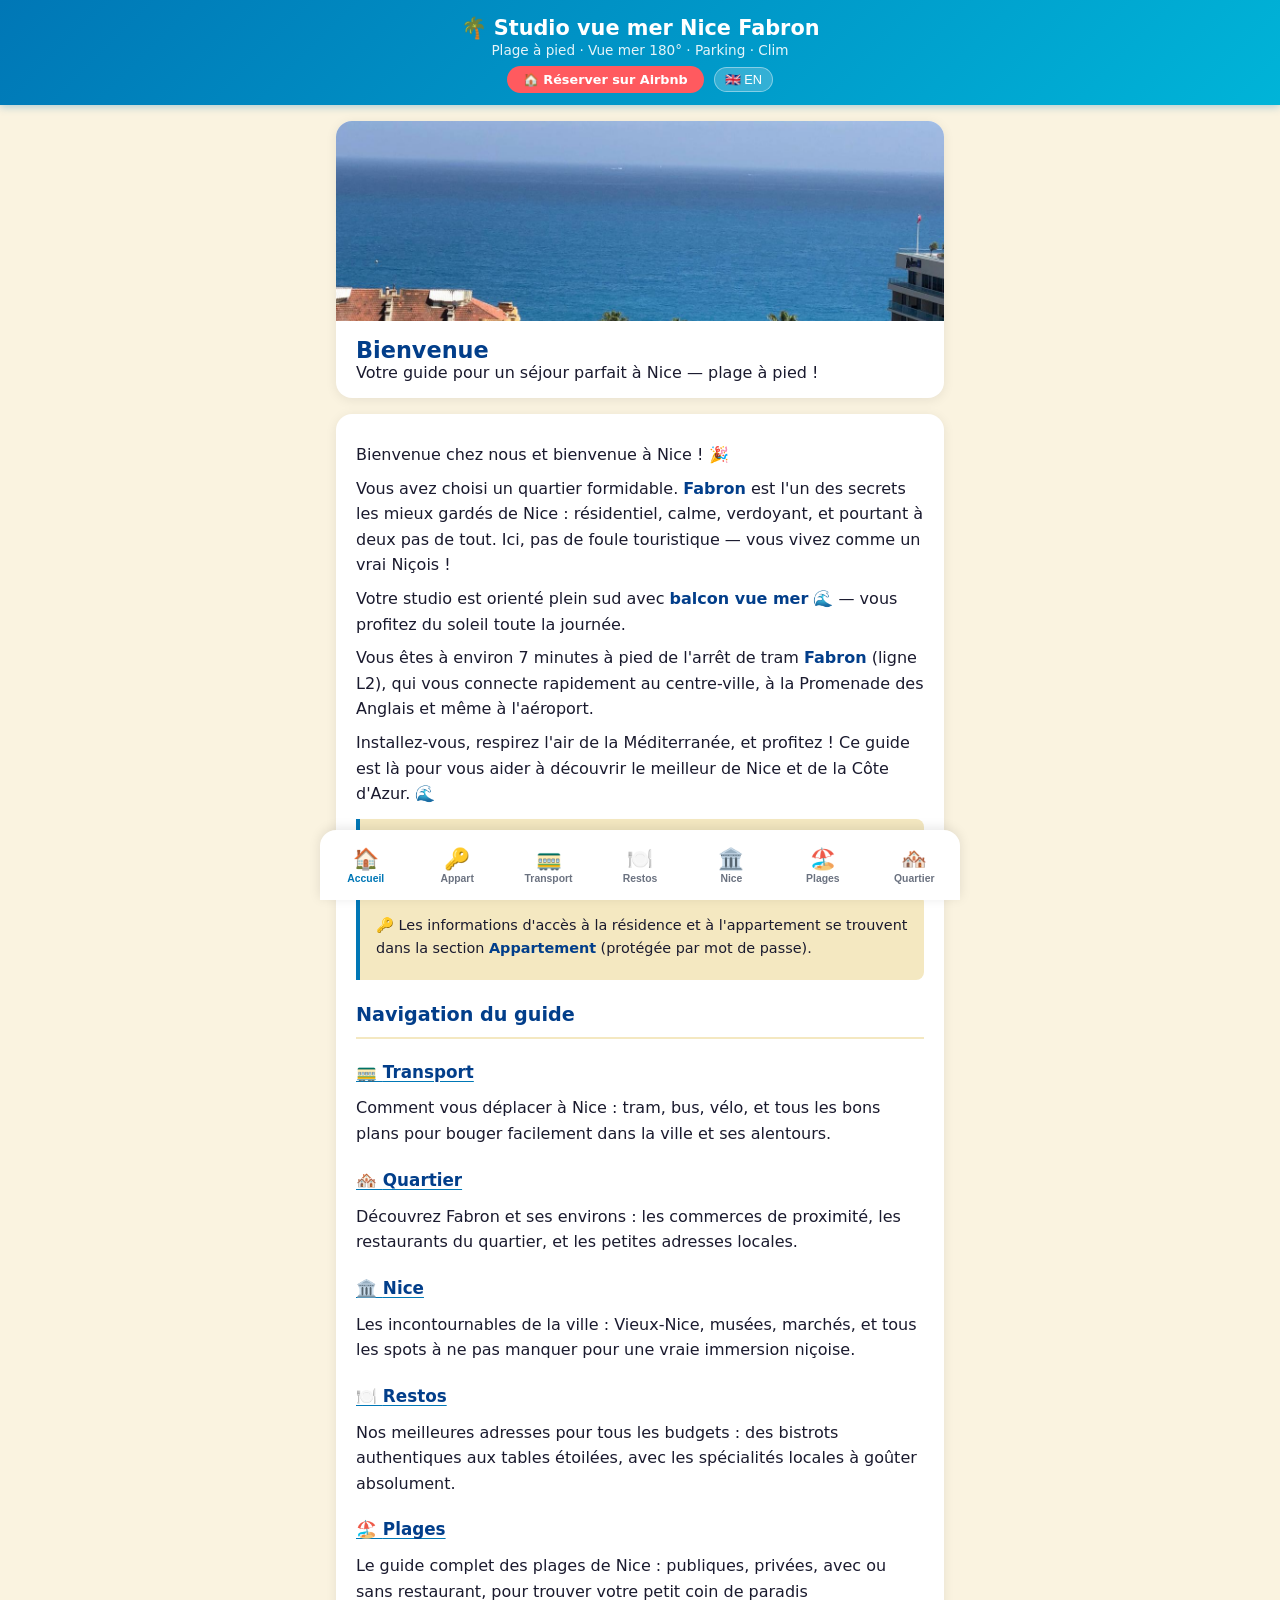
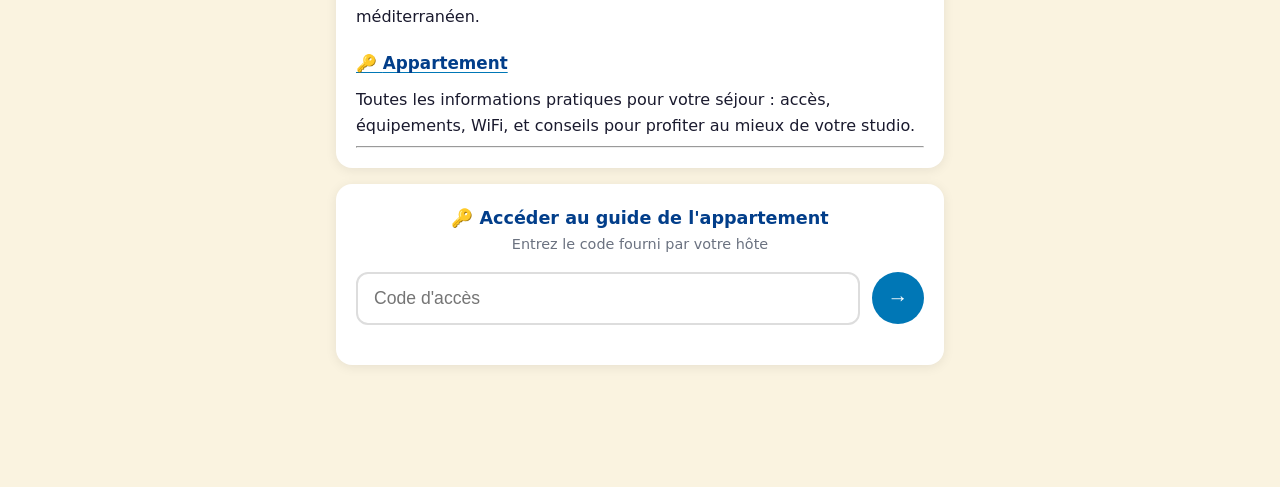
==== index.html @ 0ad96385 "Wire home nav headings clickable → jump to tabs, SW v8" ====
<!DOCTYPE html>
<html lang="fr">
<head>
  <meta charset="UTF-8">
  <meta name="viewport" content="width=device-width, initial-scale=1.0, viewport-fit=cover">
  <meta name="theme-color" content="#0077b6">
  <meta name="apple-mobile-web-app-capable" content="yes">
  <meta name="apple-mobile-web-app-status-bar-style" content="black-translucent">
  <title>Studio vue mer 180° à Nice Fabron — Plage à pied, parking, clim</title>
  <meta name="description" content="Studio tout équipé avec vue mer panoramique 180° à Nice Fabron. Plage à pied, tram L2, parking gratuit, climatisation. Quartier calme, Côte d'Azur.">
  <meta name="keywords" content="location vacances Nice, studio vue mer, Fabron, plage à pied, Côte d'Azur, vacation rental Nice, sea view apartment">
  <link rel="canonical" href="https://rjullien.github.io/fabron-site/">
  <!-- Open Graph (Facebook, WhatsApp, Telegram) -->
  <meta property="og:title" content="Studio vue mer 180° à Nice Fabron — Plage à pied">
  <meta property="og:description" content="Studio tout équipé avec vue mer panoramique. Plage à pied, tram, parking gratuit, clim. Quartier calme de Fabron, Nice Côte d'Azur.">
  <meta property="og:type" content="website">
  <meta property="og:url" content="https://rjullien.github.io/fabron-site/">
  <meta property="og:locale" content="fr_FR">
  <meta property="og:locale:alternate" content="en_US">
  <!-- Twitter Card -->
  <meta name="twitter:card" content="summary_large_image">
  <meta name="twitter:title" content="Studio vue mer 180° à Nice Fabron — Plage à pied">
  <meta name="twitter:description" content="Studio tout équipé, vue mer panoramique, plage à pied. Fabron, Nice Côte d'Azur.">
  <meta name="twitter:image" content="https://rjullien.github.io/fabron-site/images/vue-mer-balcon.jpg">
  <meta property="og:image" content="https://rjullien.github.io/fabron-site/images/vue-mer-balcon.jpg">
  <!-- Schema.org JSON-LD -->
  <script type="application/ld+json">
  {
    "@context": "https://schema.org",
    "@type": "LodgingBusiness",
    "name": "Studio vue mer 180° Fabron Nice",
    "description": "Studio tout équipé avec vue mer panoramique 180° à Nice Fabron. Plage à pied, tram L2, parking gratuit, climatisation.",
    "url": "https://rjullien.github.io/fabron-site/",
    "sameAs": "https://airbnb.com/h/fabron",
    "address": {
      "@type": "PostalAddress",
      "addressLocality": "Nice",
      "addressRegion": "Provence-Alpes-Côte d'Azur",
      "addressCountry": "FR"
    },
    "geo": {
      "@type": "GeoCoordinates",
      "latitude": 43.6867,
      "longitude": 7.2228
    },
    "amenityFeature": [
      { "@type": "LocationFeatureSpecification", "name": "Vue mer panoramique 180°", "value": true },
      { "@type": "LocationFeatureSpecification", "name": "Plage à pied", "value": true },
      { "@type": "LocationFeatureSpecification", "name": "Parking gratuit", "value": true },
      { "@type": "LocationFeatureSpecification", "name": "Climatisation", "value": true },
      { "@type": "LocationFeatureSpecification", "name": "Balcon vue mer", "value": true },
      { "@type": "LocationFeatureSpecification", "name": "Tramway L2 à proximité", "value": true }
    ],
    "potentialAction": {
      "@type": "ReserveAction",
      "target": "https://airbnb.com/h/fabron"
    }
  }
  </script>
  <link rel="manifest" href="manifest.json">
  <link rel="stylesheet" href="styles.css">
</head>
<body>
  <!-- Header -->
  <header class="app-header">
    <h1>🌴 Studio vue mer Nice Fabron</h1>
    <p class="subtitle">Plage à pied · Vue mer 180° · Parking · Clim</p>
    <div class="header-actions">
      <a href="https://airbnb.com/h/fabron" target="_blank" rel="noopener" class="airbnb-btn">🏠 Réserver sur Airbnb</a>
      <button id="lang-toggle" class="lang-btn" onclick="toggleLang()">🇬🇧 EN</button>
    </div>
  </header>

  <!-- Pages -->
  <main id="content">
    <!-- Home -->
    <section id="page-home" class="page active">
      <div class="hero-card">
        <img src="images/vue-mer-balcon.jpg" alt="Vue mer 180° depuis le balcon" class="hero-image" loading="lazy">
        <div class="hero-info">
          <h2 data-fr="Bienvenue" data-en="Welcome" data-es="Bienvenido">Bienvenue</h2>
          <p class="subtitle" data-fr="Votre guide pour un séjour parfait à Nice — plage à pied !" data-en="Your guide for a perfect stay in Nice — beach within walking distance!" data-es="Su guía para una estancia perfecta en Niza — ¡playa a pie!">Votre guide pour un séjour parfait à Nice — plage à pied !</p>
        </div>
      </div>
      <div id="welcome-content" class="content-area"></div>
      <!-- PIN unlock -->
      <div id="pin-section" class="pin-card">
        <h3 data-fr="🔑 Accéder au guide de l'appartement" data-en="🔑 Access apartment guide" data-es="🔑 Acceder a la guía del apartamento">🔑 Accéder au guide de l'appartement</h3>
        <p data-fr="Entrez le code fourni par votre hôte" data-en="Enter the code provided by your host" data-es="Introduzca el código proporcionado por su anfitrión">Entrez le code fourni par votre hôte</p>
        <div class="pin-input">
          <input type="password" id="pin-field" class="pin-text" placeholder="Code d'accès" onkeydown="if(event.key==='Enter')pinSubmit()">
          <button class="pin-submit-btn" onclick="pinSubmit()">→</button>
        </div>
        <p id="pin-error" class="pin-error hidden" data-fr="Code incorrect" data-en="Incorrect code" data-es="Código incorrecto">Code incorrect</p>
        <div id="pin-success" class="hidden">
          <p class="pin-ok">✅</p>
        </div>
      </div>
    </section>

    <!-- Apartment (locked) -->
    <section id="page-apartment" class="page">
      <div id="apartment-locked" class="locked-msg">
        <div class="lock-icon">🔒</div>
        <p data-fr="Entrez le code sur la page d'accueil pour débloquer" data-en="Enter the code on the home page to unlock" data-es="Introduzca el código en la página de inicio para desbloquear">Entrez le code sur la page d'accueil pour débloquer</p>
      </div>
      <div id="apartment-content" class="content-area hidden"></div>
    </section>

    <!-- Transports -->
    <section id="page-transports" class="page">
      <div id="transports-content" class="content-area"></div>
    </section>

    <!-- Restaurants -->
    <section id="page-restaurants" class="page">
      <div id="restaurants-content" class="content-area"></div>
    </section>

    <!-- Nice -->
    <section id="page-nice" class="page">
      <div id="nice-content" class="content-area"></div>
    </section>

    <!-- Plages -->
    <section id="page-plages" class="page">
      <div id="plages-content" class="content-area"></div>
    </section>

    <!-- Quartier -->
    <section id="page-quartier" class="page">
      <div id="quartier-content" class="content-area"></div>
    </section>
  </main>

  <!-- Tab bar -->
  <nav class="tab-bar">
    <button class="tab active" onclick="showPage('home')" data-page="home" aria-label="Accueil">
      <span class="tab-icon">🏠</span>
      <span class="tab-label" data-fr="Accueil" data-en="Home" data-es="Inicio">Accueil</span>
    </button>
    <button class="tab" onclick="showPage('apartment')" data-page="apartment" aria-label="Appartement">
      <span class="tab-icon">🔑</span>
      <span class="tab-label" data-fr="Appart" data-en="Apt" data-es="Appart">Appart</span>
    </button>
    <button class="tab" onclick="showPage('transports')" data-page="transports" aria-label="Transports">
      <span class="tab-icon">🚃</span>
      <span class="tab-label" data-fr="Transport" data-en="Transport">Transport</span>
    </button>
    <button class="tab" onclick="showPage('restaurants')" data-page="restaurants" aria-label="Restaurants">
      <span class="tab-icon">🍽️</span>
      <span class="tab-label" data-fr="Restos" data-en="Dining" data-es="Restos">Restos</span>
    </button>
    <button class="tab" onclick="showPage('nice')" data-page="nice" aria-label="Nice">
      <span class="tab-icon">🏛️</span>
      <span class="tab-label">Nice</span>
    </button>
    <button class="tab" onclick="showPage('plages')" data-page="plages" aria-label="Plages">
      <span class="tab-icon">🏖️</span>
      <span class="tab-label" data-fr="Plages" data-en="Beaches" data-es="Playas">Plages</span>
    </button>
    <button class="tab" onclick="showPage('quartier')" data-page="quartier" aria-label="Quartier">
      <span class="tab-icon">🏘️</span>
      <span class="tab-label" data-fr="Quartier" data-en="Area" data-es="Barrio">Quartier</span>
    </button>
  </nav>

  <script>
    const ENCRYPTED_PRIVATE = "oz/DSO9zA4tbW6Oog8DWDDHamEGpZVMuyXi+3PkcWPenfBmH35saG1m9/4ifeh66j5D8rBqVdHmFhr/n0XJ6mufr4ZcabBRhBUel7QWA3wFnYlNf58lzlbxzAlfxwOcryngzii+JYMW+5HHuv2RKXPXOgHQEKyX2byGJ5V428HkPEwu1Nwm/g0/518xxFTkArSIpPVHMkap/uFhnUV5A9urtKwiTwtvYTTaxtrdEZW0da/PQzG5ysgNFneSTq4Z6eRdzzHYBN9NgaVm+PKzC+dElQQ+UcVma2OOYtSAepwoDsdO18rDM3G/1SAYrjSwT/pK/BJ+nDFHaCwHDUn7BQMC2M6bXR/u1M9zc7mWQqK/5r73Ym8xS7yMgF1Tz//fmkxbz0mK2BFN9X2wibfwdJMHVmDBVe/lof/ozGeW1POeYgtVpghy8yXbzGfgleAjeMWIYiS714CM2iI/P+k8HdbCmQ1WGK6M751N4eV3ujkmilAAKhbSyYyIquGQBxN4At9oV6Q3ZsL/aimoUqYpZtoUdFXT2mwbk8Mf2ndajsF2+qxa5BkLT1ZvuSEqWAhsKjHbxsA+G9z51ucNdRehDS4sLRiR8GoqLxvsUv8nnwRjLAxyNzwfekRFmP2TYV3Jya8qZwgg21yTFSSo9IeYVqF9qtbhmTLdk20nHgT7Edj7c4mUKqVPeZTzwlVhDZyfDiY0lzx1/[base64]/OM8leP20NajAxal6S6OYnhYhbTxu4E84rBH0oLYlXOwYfdfZ81TQitOMxvSxM5mmOOOYCjk98ZGYNtpQcVosm/g/jVbI2ew88oeFo1Ff1xNJUweL73IrMTejMUHIo0+DfD1OIwAItrT5agnVOIOhmljxXawwuXEJ96Z87Np9cF52llSENxMY5OWWfqoCvmI14jTE2ELBK+kq1bVojpjJ3SHaPOvPXoCWVyuVozRixZ9hiOxTf+EL85r088kmvjzaSah+T1sEX5h/ROO8HsA4Yec9nnSlR++ly9nZu8iKTVC9nDk38g80jrG5SSLTXS7rz71Ooo/wrRYqwXv0/uDoXS3FW1Fbf3ZvmY8w52IHmZ3MhoH1wYlGvOmUbe6Z1rG1xJfhUkPLmYZ++B8275nT0E9fBHTSNJCxXMZQJDAyX/POPR//aRRkThcpN5HdQXSCwF/aCGxB1kgFk3DEPnaTGwOBpIOgYxiZpYy+elhJOYdlMrQqzgIQP8L7JMcDvMPeg79fw53CocShK7FJchJ/tLpOEm/axf8vXP9Yc429iAlgg2khAWIFGGiuusinsqpC8WztypVFS876LdrOxdF/RBEr1IuTKXcbflAn9Kbj/fqHnUb2yz0HGTOXs/O3mm/HioRzP9O//pebFnwYHJcMuekNFlhY+Sg3a2HfaKQPnxvn1B4hQwyZbPDQJZ7lQxyIWpfwPgg1KjMDD3PjfS4xG3sXa45irAiZdeJbFhrMGSZshI/ZblrMMKqEr0HOBg0mnZQg7MvVgY//eH6TQa4q+HgyLPWQn+gM4kNTdp7gkQP4fQxxjrPukUm+dArSIqI03OHHaW4Z+eSHNk9T3wUKtr+VVVfAOFR4prf7pfaKkGJ2oW6yKMGgY5vhltN/IwuYyVQLMQtHmiOHYfNy4Oq9Z1mDs313gBHYXTXLhRI6IU5CaObrcLlPK5nVuEiAuEGsnVs4J1b5Sw8h1AzagcTpFNbueD/kvdSdop0wMTRk+2Pnd0Fedy5s2EyFKFW8Z+Ho3osQVPzAejzDdn4QIvieZs+jSUw1wKwmta1Z9om3ejEVDKJeibvJOQ7/S38bAtvtatvrF/IEMMWZZLMjPzReuzuIkC9l01C2LGQUKMDgk1BTwLQbNCFU9QWwu35iPFoCRvFV9tncNLani6WxZn6JMLSv4Y6o54ge573aqOvaQdl+zUnhcm/nrYvPgh0ovMuCmhF8sjbLhZEGVhd3GTM+aihFUbTmpbMPc68B7btwhMy8jGZOk374pZ1/0dF1UbJyz3+3Fa8Lp0d8AsFdVXxqPG+wR1R+5Oi0BHV+xV7qjbao0iIJsP+tc2M8O0HU8KJOd88x0/2A3TEnrG8UUl/r0o3Q7jCU106ku4TOqd9PN9KHHfl2xzj+BmHiEqIo5Qd7/ipL3VyIXB6CaxFXBDpQl3VHk9eRdm/yojp9jw5ujyg6tLOngMQC6atE6Rzv3nE7Y8H32UgDVLet3/XcK5tX6Hoh38FqqodZwCB2ZXj6NX7kNN/xujXVM0f841BoS1owYS1XjKdn7a8pXbYQzs4dwrRzfSPAJLeebIyRFiajRCZYWbrYOU7Qy2xOxqB61bQa+L3WdrXNWWiQRaDtk5Z0vRrf5zVB6eOMdVuGyAJRafvafv8D0roAo2W5sY1lf+9Mj4oaZ8idTRAJAZKilfx/PmBgWf2co5N6M1nnZJFdJdj9NsvNbziJvVUrWE9BsIdHurbok28okap1v4NOOgcanPK3zUlzvJP+acjaOlv/QfY4bhItkBczX7oe7flvphKD1F7OsakVnotf63qN/sfwjZDIAibRmdaP5Ri1UmbsOXLijMs7AXd03B/1D7TOIMU3PVjqFplPOFLgCqnDkHaaQG0IGGKhgeCVKCn2RUoWekKInqbwfMLKn3Gz0/[base64]/sBbglUiHdfcRrmaCRxSr6m6za/aqhiuwnU6hGpxulSrLMQB8QXSFUyOt5K9AooKf8OS2DxEDhynDESqJtLSvtPAYoQ0gW5K9Wo2diYtbkqCYOufo1gPKlkD/MhM8ZPOplik19NL0pf4/c/dArKvtqrDw/S1chwIgQnkP/rNuRfCAuWPYc1cXDlGfv1NHNckCF2eZddbgu7ASML/Jo5kg/[base64]/HyQJPCsBhWnLmKOI3/eMdvVPUeRiANqpnIxUtn34Z9LcFwsaGxnndk+0G6v2v07A3/FbRluvOq1SVIg0V9EPELu0j4aaMlyZcakEmndz66KbFG79uWUK4NxxWv/It7P6FhxfeOBvT1p4NywMlehdw0/nUFhf9a54n/r38wjuAsKoTR4IqDp4Oi0kSBAqWirOU6GVkenIGegce8/OUbKBeGZhBdJ4vjU+6rE6aCKjpJEnlI0ZF9PRHxTfY9ZILsTBPVMRushLaYXZyj/Y1svwW3r2SB90y+XHLfMUFUJX3eAvo/SQQ28ZI/7fS3x7phedCanWJfBIDkAS7xy7dtIHdXn5quUgL1vs/mFhjBE5o++wYrVtRQNrggQCuUKBksFfKT5HLVt79aaCFuS79oM6c3gSPuP9+JcxpEX3t0O7e4r+1hnNMTvFVIHLuYhA7UzVnJs6KKF5NaAFGVZqplaj3C2V0RCsSoxTM/qsrjchUFMCIVulAtyJrs2uSg3aP0ag1q1llXLLjPzj26d2E+KWwy0nlXNveihn6Bd20rbZPw5Tv6A1RraYk5E3i/[base64]/nv8rBNqxd+VrPc4fSvou6FxhIXk91a2AFBVfzd+GSdC1j4tCf30R9C/v+SWXyk2+nOcidW4gv8GXdhfGXzi+jAqSmLYyRE2KGCJgmXRkD49xpHANQWukcECxSVooAisByFkU9+tsJow6jArp7zOV+iU+wJh3cA/5Lh1GjYQzx/Tahis9gOkCgi1QC/7cDsPAzlZjBCRHzMtqKmi7rBaZW4wIvpYb02fGmdTgqXOn9LI1iG/3jmpL4ZWS8vX+3nPWlVDCt5bJr/4goKwkFJrPnv/kPXVZVVs4HPTbuLHvm9Femd7p6z5KMY0yDhUR/0giFiyBkDv9UcL3D12G50aZKpDmnYhJ/vUxxoK89VSzRNaGBLZr64/yKOw5EPz7JtfPuFeuc857azehAG27QyaOzyy5M0xQZsQ5W2cNEP3Qv8WSF0OWcIE4nng7fTWJg5YZPl5rG68A6gw5VfH5Kvt1P7SGR4mhlG/mqNnXQttdgFsP7QvYVkAAUwg4ehRWwgDh7TC1/6C4OsUM77jA9DQVkNA1JNYUg1wDKKUZOquWW5l3thaPH6Nm9ZaRJtBtZLSXZVAw62e+9IIOO/1tKibvDwJ/W6T3dqQRV+CoqMtD6rC+jtRAYjPpfZUb515suRhMJPyQwhQYd2AlThMZ7gX2S+E7VJBKMB4yv+HbVmozn8XEF61UHkVN6L5Q6EC3Z6Xr8WQIuvgNFk/RS83x+K093Llqi77m18P4NRGir2aITOEnTrVvVg4LDgR6DW5tght+RtvkeBopoOQh0dWv/1vaNKwuOCide29c6LhAEgwZS7EhVafiGArF2dAij/IEJdJSGifTlL1LwRejRTc50Tx6F1NdrhNz4YMC4pSmQBeU5bxnU6peElMQzKcckfzVxGCE6OoKF8fE8Vw9rb3QdkQU4tWCZH0lQ4hWYk7EtOcT+ThoG7KEfgHgxyw0xBFZchmGW2PF8ccz5lBk+tI3pcZi+h2crtsnK8xfKepPljc8f6CIhllR/7DTd1BOoREbZXDtxK0JjAdZa36nDUJiqgOcQvGOdn2SzCGcuVu664wDLlf0zYgMHlXXCC2/an8xa0MNGFqgI+jEmG9aaYrwQs40VPVT+mpfV8sgHPRFc96yOdVD/lejS7A23hG/JQ+x7GrKgcoADolgXPJzDyQamXGkp+V6D4RXCMtRoHqg5PYunA7I0w7Ak1AM+R02teWxYcot3wMxe0dzYj7646uikTiwCtfe8pPFi0KuNisxgWVJYfyxycJC03Z6l2yj0+VLd/RShRdpMALcy3lbYKUtwOYNHQnj7J4sSBpUyCaSYKN5wvxa0IKlx93s8tFxl905KQ1z3xEIM5O+AmmVdsd9j5AMrYdK0sjOY0VAFBiCgTR43RRKa/Y/D054TdeTgToPit3yk6FTs90IfaJWqzAGRTawL5zgoQJ+euhzWglRC+BftqkP95jcxyd3eeoG74AE5m+P8A7gvZK86g7lWZa7qDrMt51MzdjE5aZrH1cm6wgbsV4mFnIJJWk5/rJBW4dYFVlFiIEsUo5LXJgv1ltmVGOqAb9/v5HOOq1Cxk4mHSec2Y0JSF8HYw3mBGW6pzS/+6Yf3MJ5E4NtlczpaNtYtwjMMKH+X7Wl8uCfyRRvqEvqs10//6sY9buUxon+lMPL7T27EIJgB179OMdIHpQKsJsam2oovABpXwfoXy3s0bwLchYLi1Qg3ixkYfTc5sEnR8wugv5+fi9ZSuPPAfJQSyfxOFxQLUDxncLNdkIRa5Z/mUlRoppnmylcV6c3nS4HFYeVoKbQKXT+iW+bUFaEa2X1jO1LHzxuYvgCWFLY0Iis7KjDIJb+wLGxBL8ZDgq6zrOQ3hF4U1ZTxEkrwj01XXvkW6k07b24BYtfE17eJvgWdLppAkCh8KUo1/rbJvhqGJxp6PNd6VJkbOcvasl4DXVf7BR4bTf2CexlXaY9AmRo4YRamSnqg+pk0GxmMw5aUvwGutXZXbIApEDSD7yJWHxMb+1nXCHu92x/38BhT3WVSZA42Uh/7RUGzNZ7h40bAIoc6UVwolHgIcRQ10Xdlj/XhZEP6ak07D0G7AlX2fAWtMds9ZuVqQr3nj0xJ4bTG4OkUH9r/zAVKbJ/ILbYd6sCMgqnlsPWRTmOJFmYOcTa41UTnTlCirS3T2BxcM+K8WKT7JrP2aSwY7LxfoNqTPXvT2eoCnxpbehWQYqfwNxymaKhXUtOm1vVLXXViCs7zmkMldUDQnmhESQWj96/GiO7LcHrZqQ4xH1CsuivoPUnmdK7OpVxFiqQft3le1wbopjAz31duiRPFgRa3crZClYx0yjMXaXtyfBw5M4K3i23Be+dfsSARHcAzb+I/41zQqvG+HHveuTOsYpga35M6Cjjp7ox+Cj+fKlO0EASYdPBiekJpdUo70sb+ugZasx6ndaVcboGIL/mR1KDB6TpTF/jdwXTngZG/P4pJGJGvM9rUpPA2/+4w6W8/9dlyboy5TByTAmMFR7YwGVDkn1T5wih6kGRzgCl4QjokpvVQ46K0DEs7fcnxa7TCE8ejTuJVf0yd0uBIhXGFmYhD1RepT90wxkdAzTof8MJR56u7r+YU+ulLopIMGoN7dNbOr7+yCDsgqyFLa/G/994u/81Hvbs34A6vSCVa8PozCMSSjz94ToTiRQMj2DIy+TACY93Mh08xVOCxSR5s9Pw5oBZhzKFeKmFQVpk3KI44CknFXGgE4Qw79N9Vk65OgB4sEO/7LvnU+TdY/95UdmW3r5z2DAd3KdKorDBfjLaH2DzT20fnyeKe+xjbjpYUfKddqsyNELPnoWdX5bXDVKSzs8Jk7rscAHWadPNuMRPszmTOm1RcqWW2dgP2xdumNrrbsG7hAiZFOmac1subN6fynw9RGdWV2+1Vgzw9AIvwFPcHpYeNJn64eVSGhsd/TdfXrP/[base64]/VVo6wB+CE+gowEgd6RXKzeK5Ne+Sh38HrcQeWNzAi1vtzNUFCk4aL+9I5kDJAVtcV28hW4SpwLZlXc2OHZ6GlipqhGCP7haiHarp10DwMBsvcy/94OpzGZ0RF+uFRFRlkslw/eEpUNOr8QOXxTcNna+4GELn0GjZJAgxwwBrI6XA1dHfkdJoIn1e3dU4b7XT3+QAPagLjeMfCtb44kvT9nk1DWI+GPmOEa/6YLnljioFx5wUOphHNDXaTFhoaTl/IQ+VmKvKpW4tgn9Ysgm5PEqJcIXbaC3vpi1yinIrQCUMyPMvqPvvtl3XPqoBZbEYhE2TK6VnczCszgi6qA31f2cRESd+yyEO6UNyVFNb4+xYUniwLfzITZ2+OQHIbjs9J1tKc2qfwcre+9kZJQwCNXiBjgbQga3L8rhBmBwY/3XKVlSCO6+XuKfNpnriRxrFYDP8GgvaOaf2O5T6Ck+9DQ44PC0/7mvmwaZWP41erL20gJTxQUtxxo4WclKW/gvT/+ccRIUuTyRDEkU/Bkz7cArZkQUgzxcN1IZGTwFOZ0VllT36hLCKrMATzobhweGR+lBqxVk1Zfr2W4GBm3Z3tewEgHPngkf4TGkIieQ0Zfuk4JiQcz/ki8/h5HrtXD4VN3lyhdYDRu+j8dmiSYyYZd6+0baRWVvhAl0OFBN8/iXislgmR/DKGD7Cj+4QwT09e/PNw63AtyUCAdUZ4s0E4qnQxuNZgvVvw7nUUzPzNsI4xSuT/Tkzwdx/9tfQfQ8Zz08SZYfjNosnAEASCssP//DaOZJ8ntBVlK0t+bBPpXdaXxHxJhN00Y9unSN7o4W9VNz3/Zv4ZMIINAFd6KHxFw3KH0Edp/a+EyCYl4mCtmw7UbNInF1iSPm3JinT6NAr4C+J1D0SqS50DB4jR8hpGJnUDd5WAb5g6vFzPDMd2FYtaq4HoAjE/UFmVlHIU3B5q5PRDLo5yVx5uVWmR8VZNT6TYmZq5nOEAKTwGVQP/dnbuhvQ0pNYWvLVOc/[base64]/zSWp4JwvwvqpYH0ntkOkZaxaARfAem34VtGDLpchk16pEbL7mBtrY54LKJeac/T2wRyTcoQLfNEHtuqCDzB8d2j7XrkrgEcZGTO5LtF3VDymUcZyXiVCETudxD8FQko+jmbYB+asCShc2VZPviKm0F/4Ij1vRptJ9tw71C0uG4NgTC4koS2dKEunZojq9xMeLiBDTdUqY2w2KZhA2q7PyJk4cgrmXpqjyIhChLA3Op+CvSkshnrTNu/6UXuqccgxp4DU934E4IDqnT9p/vsDpaOKaYnLagbLQWUc4Evlg/HUaGcMal6BOALqZxrnrOIJiInuynBxTXI0jwS6nmrcaU5a9wC8uIC3TsSgaSoqSrBeid0fa8Ucr+TrgHwjtFxfYMEK/[base64]/oyQyhYVoJMbl0qn/uGqHZdO/5/5WhwYmLJQ7GMsPgaZpuIYxnMGGUMczyIMdKSTudaVsqPM3CxqIzOxX9zjES7XdMEObkmF/3F5fP2Vgbink5OrlpSE7j8pxIf2HQk06bOz5OijTqf8/UoSkHeiSmYL/NU9GPjYsFPhB/N4YcG2Th+9zrXlH+nv/2e35DuKXFuOEp3jN8nppTY/uWaHkCZozwT2fIHa4yylNEiHmC5MOTHGCyEB74z5qTioIrUQ+ALWBUFGv302gnA1ll/EZ52t3HqD4oByjv6QP5KRy1j6+S6N4pDIX+TwdoJaqOGyjjURQtJ711zSsyX8XueHoqcNt671rmZhTpIYxmuPKNVd2AxEHeGFqnWBFciwTHtEhc2yaQ4oJ0U5Ep04j18ymkwrKUJPDF8Qpr+fDKWlXTCubzN/[base64]/DCDGj5AfXvVuC0ZTuyFE41l9PGOPPk/0v7+RqhT4iXiG7vCChXeM7Bn8PLNE3qPiS25Ytrs0/tc/bFl2bBoPZpstWm3PEJCCs7vU33Xd6jaXalxZa9MbWNzwQ5fM4aS/HYVhj/bL/cRSafhOj8JIUqlQS6R9WKSqG74g2cT+zeIP68Rxd2XjZ4IwQ9502+TwPcocvvTZ+/BZQS3PzR7f5IlPM04MxwLN37/niFHRtdEu+qRGx8Clq+FdrIVwaNMsIp07UyesN3UfT7MGlZt95oWEkz1yIyNyjjNNFL0MFUjNXEdJuiwjZijkwNnNe7f2eI/y/JnwSChLswMiWEOAg75CqR9PRLKcllM3fTcFSqsUVEuw8AOaaEPoxq5wTJifDPg016Ak0D+iMBz0iTpd1fV0wKp4gqsOCWAXh18sBuBgiEZ2blsZ48CJ+XdQueb2dV3QE1o2mTPZx2wYIaGEOR6kKhdTH0e+J2M9AvMSee/F62HzNT+aLbsMQVAzwPdsHryppTHg5eP9cvDN5IB+T6jTEkiq5hS36l4oOD6Ngos2DN6TXbXfRDo5s2nmKBoRbxDS7TtpFZ4r57XDn4OI+RnF7rgVYO8k+0f8gbPN/Lw9ukdZhDnoYGtr+0f1jdiz63haHfsyerRLct3kFxxAOIeMho2eCsiPzoXgTxB9PRWgBYrgS3Ts0QJR07Jf6izk5m1t846oGHZjJnGrb41UVaGIXTFyYmr6nMd9nP6fTt/5UhGKGTri5erLmfVFUdEmlwMPiHBVFL3aPKoep8hY5E7C85x6if+nRqHpU1HUipC1+TMUtNOTu/cpdv79j3Y7OMQvnE97iPRr3PsPqgL92ErHrOOT832VF+EOYTgEavJrrg+ov7vqM2Qh0cWWW78YMs16JnpdE4khZ0BpFe1kVVN2aAPnmEwKuq65ib8iJBi/f28EsSR1o1IL/STmi4Dk7LyKmfHoMck7yT4RLFPbZPXu8v+RJ6yKKHRKenOwpIkUf7tnSvq8LRzTBLtEOzU9tbbaWupJMgxszOhXdiwqROgDk/i4UHuAMktlfV1bfDO3fJCpgyGfijlojTfPAQiCKBRXjz20Y9Zr+Nt+fBjZ1ixtOTq1/2q5v/6AtmCrZcJ2opRmqyNQxp3AgGL4m44CAYaM7BxmK7NieGH3BpI08FiZCTEzTUmMt41luC8o+FrDA3bzXj3JpYVcpvSc5J836hjU1s0PScUIkrThiFR/ZOwArLdqDK1qGljrKXiyC3iRvwcq1h6vYZg6gx4STGyp+hAi6WzkvGTPeNkhlWIA7eiaUHfeLb25iKblcd6yrmyiZVcg89ol17mK+4At5bTGtjQo2ZRhUAKLTck68yGap+uCTdxNbRq7W40cPClI+gBigNoJ8QgQx/H/cfywp9WnDgFmPKgjamY5S3dRGgbzYFo+JVXORKJ3E3MTtoq01xmfW80Vga/HddxWyIualaGBZp1nUpJOUIIEjxS0s3rv4QSGZX4Vyix6ZJKB8CqTjfrRcXaBQe/jZxriNB50lK+WSaEW+0ljtURWbPiGRGpYdPuL+qKDoKY6p1YoyTlTJDWVCDeK9b3FVuUDMihkDQWcZIMMJM6I5Pf8bc1FWK7QyCXDmDx0aCvBojHModK6tmvYbN8vdWltDwHYkjwHgP8AhJ56T1jNLT/ryW84KedLRcWzquBJNYvvAKwtOwPopL2jQ47pVGERr1jbPHOVR7ktE3rpilkIA6FIJaYwZve4vyH/q9B/lnwBKncUxbMCcR2Nh0TEPVos0LWkmO+qyaejUmn7z7KKVSc9nBEcxetoumrhye32ompic8Sx/yuEwTzOIGD8+o2YCFMnIEwMNDLDaDBxSNG60RJpkJKehvowzW6tVyZ7bhOYtf4Z7AQZGlGJ28Jh0A3JwKPzQ0aUiHikNq3LqSk/FANNEzF16OQDoLMhRE5xFw8KzbJ4clpAGCG4XlpoWXj06BHfOW080sl4+vGKLDdGcgMRtdwhc5ROpawn8+rYUflC0tT0WF3vs7Dl4LaoZYTdiPi6LawNdggzAnuczeSI0MYN1cyY/rgfgkKhEI98iQQFmOFj3YYqeWRCXAxt4hPDpfftuGauPHYotiaQcBhdRx4hB61hQTiNXYaYTV5HbLM0LaPGr0e8tS35ssyuLvPWvVlvxOsGPxG7VzUzzVlnMjw3sWuVg7cpw1pRTBD8ZLHP0D/Q4y+LBDJiHGptE+95L633htcRZGpjqrcb5EdwqjdJ77wvqc0Vg9QhMTJwzXLJFMFI29IeZzUWmmi8po7eGPyqtiDEEiHUHw0ZX1BKupdWVb9PX6igwLQrZYwOdNRD3GYdsbdOCPZiDj3GMGG/4pIZP9I+SNJJzn+7odh933Aera5v5cJjByw/7xsWLIF516dNxQEi/MyNfE0qwQQIEXpDMYKll4nibVVcaOt01NKmFSxdKoYC+6DTooyllOmJ65F72OrEaFBZVVr/WkJyXon77B69bBheUKPV2XFrx6MIdxujBBipDXRi9psL+q/B0o9G+/53hG7BIxdGmC/lWKg5s2kUcHgzPEgSAeIsROkU7n4X+MVe1BN9MKwao5/qVVtb2xQmqfea2MzG11cSO9nR/OJ3dJ8qowiIXc45UfCrbMmCUZgvQRxRIEpCpVufQjUpGemdyjZVBGGDCKlWGgKQubDRORqVwOclXiR6RvH0DkR9DuqKs/S3ZA28Jgyce3HQVT3AQbmC0RQP1evli8Df8TPZUYuWAwDZwshwj8jUVug+422vtwpunB49Qf2ycLrrMMafKZ6FhUk+auYsmmx+eaN9GfQ9Muv4faLk6Ht/ZEd7ldJBJkuSMkuoTfYL+6fV/jRTQJh2/qiCXwCZzgliE2nlSF9G7FM60z15TNCqqvEeK4xw03h5BW5MUjkX5lb933b4wvoAUniJIbKst2YICa01p3Mg+QfGIGHlZaJ42rKrXFJtJCFU2RjjwfnDfYpaPYYhOXNoYRWnjcvmZ+fbxtHZxZ70Y+vkATWe4J/9ijqtcuClcpkL18z4WrjA0h+X8xxQCPESgmclBhSz4XktgVBRcb5BKMqPG+joQXEjb5Dq24+ZACp36AP6PrB92RkgqiQdWHFeg+NkmkhdccIsFfLU5NbLjiWy+DJmw+h/rtbt8SkMaqplbgxRDuayIpe/511+HeKPrY/98LvB2oQMIYfMe6OUQng3Rg1RaSji5tHCIFrEfOWiUHyRLRwFSkmXaKNJ+ftCuDwxmYNrZrGSNcFADEXeW4AJb8fHVc21tZZnfk/0NB293q3pb43rQOQrtlDuAWz2XrIf3H2+0sa06gG2eSKxG/MAgaJwZNPgpgqKREXva4a8C90c1V+xGQtBkiFlCmZgYHzo/3YgHJVutHgdWUqCxEHe8EosDrqF4eVstYalE2rgnl0qRGRq3F0n7LYRyFZNfVZ4dhSzi3YnDdexczOdlR/ufKWRZlGmkomZLycj7OOCpAaSd71CW5qWnN1W5H2d1naLefP3sLPu6HQrSuaSysufTPop0JVL7IQjaju4SfczsIw2IZpLqkM9QNvQ+cl6xSsrQCchijrtUfFOENzhubSle2lDq8TUfQa0OC/v+zo+ocv23c7uwPcoQeTAMwN9T25V8Fa1OQpLMrfPBveA+zClzqGJSM/DLr7Sf65zC5o/6Qlmm53ppPKT7N/cDKzwfbUDrRkQu8uTYq2Ompzt0CclUYOoFEd6UIPvy0AXJXoo/[base64]/baOnrqDf8Yhq0aaURpYEoh0A7j4ARe/WRCgjmLv/aizOesSvLT+aaCNXwXpdm+KTtxx+9ARtYRABjRJQ1Njm8WD2Lqwv45bjqiu724/GSJpBeET0Xyz3Lz6pF9RRjCLf9qWne4f0bXAJ+O1SzugS9Vvku6Q9+BWS0gTpfL2UpPUmdid8dHgBS0T8ajMS8ypRHumG8U+mIFQwNwb84oBvz85iFNrC7t3eW2Kee9oDXfYsOg7MyUoD81mRVhfHK3CBB16BZJxXuDnelhPuVo3KmbzV2ik05WagzcSuMCmhzQ8Fv/IPJoz1aWzHhW0r6CueLVljI7TX5ufbyLg/9A+ifyV3hvnLWdDScd/Z6tO+Y5diLZPFPFzoerILygRA4jVt6xXf8jyTvZu77bZLzIduim/Fr/iU2Xg8Wl3KDIe2sKCYE+Uj1ruCfGhgzm9+kzNJHogNDrp6I3ADUfjpkjgdoJXYkSnoCix6KG36MZkK68wLBV2ogd65ifPnaY8PLE/vJdtT6LEwg39GtQxRExinAAgvBaF4xBxVyYvUt/B/QGYkzACqiU/48wbMsIQtDbZ2nddWqsC4q1Q4D+LU8jkwADmpTR2lUozfL1COkKe3Hn6IWRroCffTyL/fsoqTB/sYRXGDfEeufIbo3S2cP5dUvmFoRwP3d95DZOFKozyrFsH524yKADHdGistX47SB3lZ6w5e4PwrZ062VCnb/S5E3Xk0ZUmBGiq/VVJ93I2SH2yMKqUBHOAoMRF5pwaFay/rW3pNnUMCfqAGNzsq5c3ZG+JdwwP+GMmk9zUbWg0ExqJ771bs6mFy5RqKo5+y+pPSOnqEQrFaU9BJ0EGaqYPm4BR/cLenURgBIRla9yfbNC+kElgHW8d+4gXvMff8clJjd8f1pM96nqJfWwde71Q+uqMAxAFtXUWlj/DODhXv+TimKP6JPE6ihpDR9C15MgxEFxy7ollsgoo4MM29r98MAPwBPqoBuRxq6dSBxTPyMtIm8jv5JvrMXwNa0itYuMdjH4QudPfskNWTZZm8wI0Naxhn/mAgO9ISsSIfq77gKKAKHpc2VtyAHYbWiwynFlnI4hZnv/6agYtVe5sUNYURX+BlohEbJYllZ8wl21KdCEM62SwN2l9QlNvq56tjCBooMfLFoAP5rIDSL/vlr1LLB4ka3b7FpAnQTl+xXDdrAbdMUOOdAArEcWLLtQWB5AHRsNVmMIF0mPy2jvf4Ahxk8t8AaXg7NxL4V5hsA88BboPgmeHe8K9zMoVeBlHBvv9zSTHsZHChBAn92jfWd9Nm6o5Dhq7XvzXz1K/tbflq5q+TKGMH+tgOYmPWoiQc3it5AHp2ao49SCOcqwG9ouNOVL59PeRVo1Mhqad1dlyI7JZP3AuU+wK1SKxaOeN+jc+k3bisTpf9/XEU2mwZ1vW+5OZGZ2dI3h9S2zwNfCIJXUq92MnsOqeIan2kgTP1J4w1zV1K+gifjX5/v75oJnqk54kc+VvhmIb8ylkPoTgWrErZEh+YW6mxfIZ8xZVY1jopZai26GNnD5WyehyDHV56c8qUitbxrBqrRpsDniaK5jvQ4ktZCvbMhqgIFxPLV3LdTLk4/BrV2/6C2ydIk1xcJITNkXCOVvl/LvrLQaFAmwhOGMUGbxHmsvsHjMTeEmJI/GFUBc6S2R/C0sC6fVarRiXUrbYwuvpZ4xpDqaH3wcOHEP56eRXZep6XGdxh/pq3LvpKqvpyyNxrehm+wWYgJPmWdHGx7Ub6NkKLaKrw9lqhFbqgm2QzN1d3xEbUz00BYG7a7+G+zn8HrRAAsdzUXqe1WFPwiF4ZHnbjdR7TfS+neYGw1LroOJrEu2y6l76kaeZDHVOFt8ncOTDpLTr5cIpw0deO+na9Utw5K2k5Pu+QWeFwnwItRjvGGDjo8lE/yeu0C03gshnY3E/JTt+GpL5SV61hxojjVQwHs19nC764mbSXGknxEWs9+/xqqzz1dIcHkPHBn5GgPiQ1Wu9U61XkIABtdnpM9bBiefhTQNy2a/LXumdl8mPbEGff6HOPJsjANnqOPku3HTOpDQ1Lgg8HJdQovl74qCV8tcm+ZYYlpmMxt+6vBYecdoyJaYz0oGMxPNTgUVKbbPTD4iEgRn8bq9lu/2bF4JlDQitDA09UPllmbuVD8tyLQkhOVB8PfyDvRPF0MI6EcThBBhn+GL/H3DkkXIl5NJlN52Fhso4xMOlmmLLoOC1rtOWXiqNSxqPM6zD/F3ViqqvDnIYGPT0upfJL/64plgDIB5QkBf8+VNOTFoYZZefFsbo2FuePeMBHi318oVtypSoriLQOMy7o2lcxKTgrTdlykIYzLj3TyTxyjq5k1de88o3lJ9m6WoEdACaf4b6fDOIh3AavSb7dIGTB52VPBgI0EPvVyuV6jC/s9KDodl1izwrzWFEHZ9Y9HcJAOxU4zUyJSd6PLA7F241q3yYzwjIvN50JpZaWSFaTrsqP3/km5NpX+zBwCWOnDJQCAVw+mp/CyxL8DYXTZ6aM2YL52mWNCCbBpkMC6zT0Z+62sPuBZ2JPXFy3/kfbJweACPpJGELpGR/ChkD6R4mkMQewUWpE8VtgoQw4caTIjjAwHpiUOZ8QzHtbGmqvcX5Gr3Ort2+DDArRCTy8By9rv/R656H8hdx6bQM7PV9tfhxAQJYE+0ohVZmWcEjEVZptzPY6QN5Bcy3lVnEJ7Y8sitghgT4KPFFGuj5ZEEzic08v9ogpAwMEPOYnTILuzWXUvM8vLk4fH9ZpB2IRS8D98VDOMGtWQniUfOvM9f/MAxjwTzSU0eeeDzFZ8px40iCrmIlSDnSOFtJmKrzRK4X0SovWZ3DS3Uzy8h679bBF/gjHFHhjfm90xSIbfCkAcgJp48Jt/LgHY2060HAGEMZMSCRo8P/Ak7/u6sd71jAvek9f8OFEXrjfrrtAzvaH23IQwzlYgEUz2CY2aQz05JfY1//j8Lw0G3syS5NrkwHVPMC2R4Zs8xU11TsvL5u6bDxm4MpE80NSV+6H9zAmd+gfBSyghl2mD43voy2EdJoZN2j/0TJTyvLGzOPwGi/9datt0xRJw4Ii3FFgmXLhaVB8/[base64]/3IEMK5lTzlbtx5MdkekHJuIfLx/ZcboJ+TuAYsmwJQ7nZhsnnh9boP1NkpeG4gn7Aj5NArkKiFVEyAa0xyvq30bdJd72+Vv0L4OP/pIXkKOvTAYiM6qUyyO8B/N7xk0Ro5snP25PSPi/CruNgvk1b6sKP5x5iEFRky3jnre2okqdwKQ0IL3UCQJ5LAI0CBqSzH2bu6UyZUS65wjS7SKKImLF1A2lUT4wi5wNwV8jAyGHE2LcrbzZU6yTu6/5g3tdpT4bhtvW7RssVDxQQu2hvgixy5GLIOpS5MjJaaaoKHA6e6daVsvtSA0nqoLsvZZzQ6kwgItiW3Sm+uJ0zxHFotCeCcQNpAIDAGuku2Xenzgg+DUISUFlGifzbSTZHwM3f6hotcmaWgsKJkxN5nEs1CjnvbJ8x4cGBW8cjkV6m96CfamgU5L6g/kVyIbBXvn6y47/r68a+Fl5JzL22hnxky0tQA2+uTWb6kUfSxfJWRKmS5hDOy4xgIXGA6X4Y0Nt2mNxZ5Gw7J2t9oyL3g5y5DEKNkIJhmAKJE57ImXYiMtXcYQRcFaFHnpTeG9/dqKuQ9oxB9x7t1+CXuza0Es/RvTsX8CgwNNHPKdEpmxoKXd22UWa/[base64]/Go56E48LBLB7Vjwc8BV08Flaz+AC1d7LtA0X4SOEX8uiUluTPZ/X+Bne/SORwG7UZeHkv/nKN4KwU1XouRc43a+Jz9aKBgvmVx8mmrEX5ThRl/1qfOhu3YKefXOp2EqQrSGNTQfGcEabjyxsyOYBqeBVCzXolZ4bfHe9jeTzcE17X4Hj0uMQu1gwNkg5RPYplcFc7LFSyuXL9pTvu34hj2iYjAh4cOQGEaRWhhQbC221e72Qp39r5nF+qnqGOVkvZ3kaqeSjH/8u339muLvK365indcfKfCeKBFckHtfy5kF9adgESo2WwRMMU3gSnPON/WnEluTsT+4ESQL6Z3KM5T0oghSxVqEfxyUuk3O+sGFe3C3hgZ/XuDLh7ZAmcoxPgOhSQo9M/pIqKKcVupEjOZMuhcikiG7pNQ7YSN1Z0NnBFJN7CXyqZ2bRYqpU6UwD+Vtcsufwl9bsRLPJyjKr9SHfQj75OMhSBIa0JCvNDp6EwXQC9aFI2Du4D/Ze0HWsWGDjlZwE4nOXtFbMbGkWB6G7hnlmijVbS8CvcwzxuZvl+lpN8EPPIon9zkJliSNls6JWJDagh67kzZ8ksVsK+g1LpXF0YqXa/tro4xywv/wRVJgIskOhLXPl/IVYLitRGP9s09ZvKTAhR5Nzq0N7Z8NxPAVKC5wNbGYC0NeADIaVL605UOFaXRUkDNPHqpVnW7azPFYQTWUv2NYmWlMMSN1VeaPI+Q75Dm0N177a7AejCaVSNfxJKbkmxJI82F/y+bCp6NyepOAe+mIqiOVFJOGwtmAyI3yKM/qfr/UdvErR9aki6OSG6cDn9VWuN1+srN2UUF0yjkbR+h7T4dKoyzDabCd8PCLYmU5kxXU2YJ98UDehZsQMQU9UU+ZXkRM3Rx/pIGS67hC/fNIwMflpxAs0IqgVy8ZEpmNOfjbQiy7QVpxXhfGIIA0RidfROtJj+jx7z7YaIUjMsQUEgcUZZxPLgnQryPWh6N5cit050WZsfhb8bx5EBtHKSChPxoVvJcOYQyaVppjc2QJWkocy9owB7e+gh1HNaitLeS3J1TkqL10T5LDXjELHjfiBpYfQAx2nEhZv/ujnO1BHttdjTPHevXaUSsrmtmMM3Z+LWgSdDzbpx+fmLlxaw0ftKzwrtALn4WHpIqjSrQf7UlwUJpn1Hqo26Cw5K+gjxiI0vq0byD9mfkFVYpl6THt2oHUIgvAy/+RX0mvt59yTHIWogIYFXRUMwy9SEZ9yYx5LlznckqIDUM8lNUXLvDA+VoWzLRoZmPJHhKKTTQ4B3dvQKvaahHBuAsWYqWwnF7Te4rLpNyh4DPZ29W/WLyqobjzLFbWa3vxpPn0bbwTRm36k/wN0ZsVrvj6zbPcCgFO///5z4to3i14zjxIhEIV5RAVPwpOoYHOsV+gXtFahb7egOfv/suXCqIEEw9MKOSeCWrL8X2GaqWpXyV0Z+Y47uVtHS8x2JYmObkcMrErro0O5009cEg/Ze25uBMHN3Y+qtLO4D1qanyHpN+ukJ1PLt72dISTeQVCdO2xdo88t5CVrMa6YZX+xCjf54hTgMLkhAinKs6bN9N9+ZyPsTI4+uB7fRF51zjCJl/TWs7YL3HypYWjXJrA6QMkwxNsGHzluyAbuAZTR2/PVz/ZX+z9bIOv9Qr8y+hCQ5KRYLrfIs7nnhF+3dzJqgii3r3qw/SKHrZcnyURZbS0UbX3gynQYZ08fqDBG4Xo/qOQZTghlvUud/TAfrFTkDh+V+qo0X+ejV9AYHQVodDdaJCtsJIbbW+wXW0hF6//6YnIwT9mEPJTlmS+cieCGg9eJAJZnsZl3X9iVj1exMQc7PLTriF/VOgQuJZESGJBpeUntE/+xCxohjgDbjMapa1BpHuqVOQjavvN7ytEZE/xI0U9g2WNmY1NfVozbI0udWyxONB6vNKrw3GpvMHyzGfi8GjuA0vgngQbu+/XrbbZGaJ84U5D37XgPtwlVzj7pwjus7had2CWBbxQ9dK12Lx0j/M/visG5LQ3jfW33I0Tb8VusVHJPliFtWELrfcTUe1cS+WRlwG9GRmWqTfKn+0PUpcHzIHN/1KILXYulQQllBCpLz5dZ1Iz7dNy+H85l9Za23Cs87m7Ffp9prEjFvupUF53JH52MIMXN/fuDHtjJBXl4GENDPp2btIUhr2R0QZncKe0MKeypbxnV7YP+0BI+ATMR34NeZe3sQyT/KZxk/eAy77dsac9q9knYXT+opOAjx2r6z5idhPLIUplIJu15wAOPExZ0L9jrcYvGxIjccd5Q80HCrMCtg2uGCemtjlFzeZIkPfbssLwT33vDOI1sfBrR3qMlxzbnscg/6Kzkb2c9/P943mlUca2EzBB2ZwES8a5zXFrB+gh/Y2byKAeLtB4V6imv7o0SReCctPfehBVDAjGbuZG60AebmtUBog/Z0qw6FExbEoIZmkobBnwwV01X/TUybdJSh3CBMEoLFQCGMd8Or5RyyAVzHgedeXxkb6SkcrhorBCxfVzl/lqz72egttoRtlgmdJA8s+lZYHB68Z92QjDonquGngGiQBqDimHyy2mfi+xHS4zanCzzZau45uJmrHjPoPS/CIgAWxtbxF/skBjS8wHzyE3FCijFGwpsW/9kEmVFW115hoj3zdc5G4ML93j3Nwer2uv+Exoz+b1JajxczImDVQuSGshg+BzWqNuh8Lni/uAXtcmgjkCOgXB/C5CmdQIaE06B148x1eS/W5yZ4cKbr0+CLKJzy4IePixSpqn52Ukxx4UdMgAtsRBTE3/shnGlDYz+9PnEijvhzeL+LDT0ebNGPrn/ZGLAXFgQzfNobdxmLMrXOA4TPJgfWyohjge1LZHM3wN6kzZn0ipAD0rBlG5vq8JtMeOyMXY2hBO7c4xWE82xFugXFFLOPJulZ5mjydRy4N4GQoNA1sjGng8TMMJyb/Gvmi/rURr1dOcteOkkaUkDGrgv9WLDz92BjcN8/XN3oklevD2S6qiKEY32cbjBvMV/Z59viCJlWjD/lu4Ps748Vi7ArqeQD/RXpOjvmE3+ZSUBkfhgRezaTCmkMmzfP8/LII/aqkCYwbhjtwv8IlfIvyjGhHzwX0g/GpoReUSM1YuFeednnyqLmI6L1eWTG92gwz6BDTdm2W0FhsQddPymNqJmfWU8trg17XgfgJB9rI96Yu5LNiMNWd31sO3LAwualTIG5HrFvjyNymZvgo3Yh0FcO/E3Hvz96Sozxhbt/Udn83zAQG/PKh32CuoeoOtWBdoo3OgFiQ6hv7J58vJ3PMG0VQmZoHfXR09m41XDSAO7iDMvexmmOE55G9wUKJ584fzTkQkILEaajNuMM2lOzS0GlcA8vUE5TF7c8ypCXS3PKGUkgJafqikZhRtADFlwi+X/[base64]/23OqJ/GKwRF/6IJiGDGea6ko0ivyCyOl0+QRrJzBRuUyg0iAV33cWY3jmHBb4uD4kA7EB5iFgnmZiYWStKQOBTMY6DjspKz7egp1QftyN2khTLElhNUmDHBu0YHLCUM0Wt8samFzYtXB1IUBnR0WncCPSg4hxilqTH8dzOR1CkPGmtCdmqk6e712ZTnlN7YzAWBRxkt2z12A+2IKq/CfBryuBk+GM7dvRf69XvEM75clB4RPP8JEkRe3Q3mtvxSNyIJCtGHgcDbbdbsOtsQdbVZykL6x16gKsgKkz85plT11iuRHJ3lPmACb9YGrDwWWOCYmA6GYY31PlMJQvPyxDL3nMAws2VA0Gj1XLsiv3VCpoqiuxfK+GMqwAZrETdn79V/FF41vU7gaCMyU+vr0ojGGETqC+Q/n76U4rTpFqlFRinX8C6KSCpydKsc7TygJN3VBQw3CSxO8kOqWKusSMXU6OaHx2tUrHlFRbR+UCxE+PtkT95kjLjQZDEHdBSw73rfMn1py2nABp7y04qK5J/hWV+80okuR7Xz7Ixho1shikMtr4Cx1p1d6Ebph7MxcK1kDTahTz40EJA/60RCBlLT3ab8wX7arPQXPZBgG6d2s+BkfwEa3yIZQgTS/1wfhw8qNrEeG5nQF2N4rE/XdGzL4S0yGDaCZMdbKj5cfFQWEtfMLuOkVwyjOks5l6HLrvIAlqZJ2hQw7jmGxqafRTSEwZpkcFbeOPx7lH4uH+seZCz71WANWoc7bJuatLKEuRpbqsd941VJq3K4AdcPYjzrnsHIKkXz35eTk0aXKpRFL4TjxXSnWnd5GbVLEUP/wC4uZhAeX6t45UWs5qdWzDTCpxP7IR7jojQ0BrWnNpXb7goj/YeKGlgcMgUWw9WSYps27nNpvIWMlEhMBnYnn98VQoy9cM7BPVeqgBSagoI5OF9ZBGVxk0YAPZ05OUUXqx0ClKe8OX0bihWLCo5US7iX/N8v2iyk0/d2P9x6N160GVqTYYdmpv5ayFtvF1Km0TF4q0N/[base64]/D5pASYVCIBkkt5drnPWvhlTuCvj57Qe4hSp/ilDs/pN76hqf1aDiuc2W9xmWDNK06CVroKuB9bbPL9XV9i76Jf+vOWViklpU21+pufDsQeTKUCQpHuhKLPko9rUbQB+dJCqcKqYU6fpBHtikOeaACFoPO3gWwuWAzI1Thve+xC5cRGTKqrIzIkyWpcU4iW9ckuhi6iAz/fKxwoFdWeqNu4DZvZEEkoEDb5apZfjSCmTyVugCP8EtWsOVFT9J6MYWIHMTZAmelusZZWL+ZlUH5QH9R7Eu58FB/oA7g4TQZEiU8T7XKy9Oo1I4P2smi55aS5JBiuDIQ8uGmjEKRyKVTpJyJEzAAxGWLlIXakL/OE9CpRJg36I0x/[base64]/[base64]/6+JNW6pmTl7k89QhrQ9DNKqGjYUzZ2c+vZeKzqN4WbccsFwB2JQrOXHw4v49Vz2OBAyguc2xpWNtk+hv1hd8TtPzMPBevFkmcMmQGJE9rUXEzodV/0YC1K/s5vSSnBCMSQad8OkIk6dga1oS0zhCrLHltv1c30/YMrrYz9u0EXR6il+mmdY4ldLakA035vGEefrAIzeGzAA09XPTykwWH56OnK9Zbjl1vfQfX9gPKT7MyZsJOXFhleGd2I6tWtZ3qKnj9AW9TP9flNtf5S1y0hvvLFZ6mrP2pDWWoU/+HbKyt3HzENq0Z7PYRbwGKUhY8jdMmQdk1TjuJ4bkbkxSTkeATpBAefiyhsjD01mrUMatcetnmz/TqWq3rhyyMrYIpU1cNpcwnGQS14ET5UKS/MGPYJ0xd9IrbHYNXe4mvr7qeEHBGFVU6MiYyhH5mGV1MBDMAOkPPqx78AWUQgDLy7tV98oJ43DTPK6AjvMDyrMvtkn6Y32EF1nUN7Iq3rDp8flkXm5n6CsT98TGIejOG6DlbT9wNle5IMhZASYVq2kA+UyZf8hqqm60GDBno/Yet4KlUaKElZebivbYwA9cH5dBd5s0dnyP2+n7MpEhwHa4ZNJhZ7G0TH86+w9jhlzxg3I7ymT+zNnwDU+Slna5DToErG1QVlK4e7F8LjXxgW2+H3r9/CY19dr3T+kbzXmCZLrXvD9NWwmJ054m6Y33w4tuFpubFResSuhWhjRbWWL56l2CyCf6MF933KGIxO8Zv+cVYCpAk3d7+LCbmwintBQz82gb0Crx9jsGmlPZzUpB2Tzq6Bi6TiFenFFHZsCqdUX5be6ea3epURmhOadzQKP+4DQ/18+v7b9e22dmVif40H/a8JZwA8iTjpjbMGmLXZuqEqCUmKT5qsSvWWKHGGB2rFVqWxo8S0lGG5rDkS/NnHKAfzvLtOsh/7pFMp/tv+DdQThHpR98Ooa4ABY2p0J7LDWsKfgdZAEfUta2mL/w79OaQkbXYux0/VS2jbiIL33JQNHCmYNdyQmcFexL9xLP7TuJxE4LDNaCEKKaDPNAhKLtnGyjG1TGFcphHo5tztJPZKH7rGngKIqMEn30AGBPcYW1XX7dOa1D+OnF/b8+chr+rOADMOOYpGuw9FrjwdGny9PIUpJCdH1lZkeTGrzaDbg5BkIyuxZyuw790JFLGGlsaK34uBE+BnsabYjldFl12+6tyBWdUFOBuCLEd+PkZNUdaJPj/5rwpXNvqrLDs4jclqAzNaeV900VQrR/[base64]/lhv8qU2KDtZK8TLVnoxGwVcSVF4jl3ctMGHq9akb5FMDebFtiRS777YazwQAaoSLcDoXst9KNCkVJlhHroAZQQAaK8g5S7IEr9g4iDlPTbxBMrtZcd/c9l47SETkOd83SnA/dJxWUEl9lfPtvzkn7lvtT07FA//lKYRa3GKf9Diz5qCFZoeV6QkaLuYz3LzZwaOHEbX8rP46iRMGT6vkgB82rWGO//BeRaEI1N1tY9Nyzh9md+6k75eH8D2CMsvHp21+wQJUV3GCJSSNXt0n3qSN/QWtqZVgoO0O5teqDFa4EXwFUUhjHTPA7r6pw/zvMWJ5bptRxt6lW2+MdgzSzsGOAIkpv0jEYD0p2CEcmgPj5KKvPgGYWNlvKNH3EBXTcJk2K9q+BTFEW6zioyf1S1sxonAAgSxqlcs3AtsgfG4a6ad6yiGVfCcURQAJlC4qz1Q362IRSO32LhKdTsOMCLLaAdubFuCemw8GJ9pe13qPszS0NiWYduHwT6SXzH/hQLI7VgP+Vt6I5monuH/eFIAbT61ivTQ9IEwXQg78+HrhJqqjlbDPuWyAMfGLBw+fX/d69b8XHRy3V0yrj9d4GDVGAQHQhh+eHnS0cSXRA28qAkVXN8wB5Q4eDG/fp4n4HA4BBuazdHXUsHSbcSQeska74XyNpM5LZ8Svt8w77teSy23jG/55Is5TK6wjezQie9UPVeqDDIWQzybARJ/TI5od4WQ3VJdMPlItjgGED7cp0Z/9XTt6vYrgv8lNpwSU/MVGvZbVUrZLCP7qq4xpgelUt95W4GdTxcD2x9iUXofZo1j1yPSsKFROPZ4uyguqF4+ewS3iPOGHcIRZYjZNossX/0jvGxP3RH5DIIPMUER/rmT4+vyku/kZhcciZH6tvUGH2SXI0ZVM7W+jo26cw6sbeZqh7vYQsn1QW4dFh9BTeVRNej7wmucZKD4k6CAHaWpFOeTjIsVaWw6RR4FLqD3/TlAk8WVUIJwN3PtLwVEC59GA1oKZQpRdXe6W8+lnRe4KShX2UBWOeSvcD9IYXW9M047mPqINtba6e3sdlEDrrHeZSVVy26IQ48LmIfaAeNQQYChtDxgVKMsSGRh5Qu8jzj2KAk+0z9hgA527KdffbkKmRnGcy0pbH5/bWbzpflTywHfoYiE8mtEtgI2l3C46JUgORAtIIzOIJp+PocKcdodUVkvW0U9ZYsH9kIMaZ+lpvT3+HqnA8SRwe1/[base64]/C47O/8guvPFjMPISxk3zuELkvxVjmDaN/8pJcquC156eEn0n0Cj20YAO8bw4Ba7uZMX8RdvpTpEEhiCA7bwKSsN0upvnGfaQ1f7jyBA/[base64]/K0WyutvBJZ9gDkYEjt3qmlsUamfYFb3lwaxlcQR5Qpcd55N77NuM5x8xyZaqYBv9rOwHKi9mSNl29TDLoSsKeI9eFoyXzxeFxaUduo3HhT6Pnnx45VKjzMnLojfYXPXAhiC+d9+1Q696QRZpXQ1jlSCWfX6GzoCfvYLeQmuxsI9vvDR/UpiLGbHB1H8Nma7gvfSrJqlDqsjEaFeJnYtiX4iXY62O1ucXOdPIwe5xjoguhmf6KIz+MtNcobu6zcGnhq85HV91Ky+BA4aIUkAwasOZXoQ58bPON/ql06T+jOGRwsg78OvquJAlF29miiPP2WCvv28O2N5uHiRojrsYUKcmBHx8RKszzgxfntNkSIRvDqUN6BzAqYXkascHos6+ZqMvaDusFO/3i3ALn4bdgOotK+JLF/FspnoXETGeXw9ntSYoflHqKOAz9VUVsJZ4mUA/8wuioOITdvaK/KWNO/UP3/XkbdrGIwHz7sEf8KGymjGCdHXJJvPoFtJfRlAyk558KimbHkMRUYApZNt0Sph2a2GjLQVBqda3Kij4M0It7Yngj+E96BBxOmWCLoqsWuZr+mqglF08HqA8rR5YnzKpXvOk1u6Pto0SIp8uUn/OggpXeijmcuWJph+P+WSZDFoLV6NAc1u8pkvEnJkoq7lkfxdwEWFon+iQB+KgMWAhoeT0X28iR/reDOcF/KaxQhB+jSvtxEbkpMKlQuGPs8hu0r0Uo/exNoMC8FIr4qUJKwELm4HQGionSEKgHhPUYkFifwaCvL0Wuod7nzxi4IXlRVMTngYDGGGmonb+RcTHHtIO/ksCpXhgG7jftKGHdN2uhdMlBH/wphIuWWo/fKJIHtTdRZtjnDfL6hs6P0of3l3/4pJsSD2q7GP2JwmvQNd55gnbb+f7YK9n0GRx0iX0iQuYeGbbWGU4/6098yCwxNC1ObjuEwaSEOelGLWk5A93CLSM3FI6apNSPW7Pkpa4LB/9rNmExufWima4juN9UkQ66zJD3WHe8HSSTFepRNdQ2G3jg/H60Bw5sJCJWQpDs98fYcklClKIa7vehGQCUnh6UaXl84LD1ymGNf3nIAx7LecEG3IPqlNEKlEkYq1mJ3zwdl4AJUNmKD6MYDW5LMkwC8wdOHbWQryyWb7oDlN/vFH0U0ZbtmE55IAemp6gKdh58KVMZrvhSnzjvnWjklyoBftsGL/IB+1y9znZGOQ0KorppEN9jVr91H7UgUgG6mRNQRc28X4M4Zo0JTfG++8kDGnEE+0mWg/ojZQqZa4qjxNsi/Vzt7rAoWhnjpkD6GAzlUJ2XI9Q/5rdC0qlkxFUjKfyBLmBJpHlpOMaWREfoV9a7NZIW5LFjnTAexrlZO5Pk/oadHBw+6lI6Tcb89TiNeeHkk+CB35j6eNOVFtdlredE9I8P2WdNTzX0A4qIt2stx+fbkP/FsWwqU2jJEQ/ujDXThHfBSFshj9NVRuhn2IvosnDuoStYcLgMvmraoqpoizzKHy9WGBEdJ5/T/aBVvZVY2fkSQgMyl0XthrPA2mQ3MC9t6yk41s23tyKnXJqr3m/mx57NyH3ECFjcmMIulPSB5daa/2+AfavB7MsA56kvtpxWHUNP9kbzyxUnyLuKdoO3hFDacd3Lf58qgbSQu7/qeCmU0bMTGLzw3ew6BHOB2SXdkrE7/j3KaWhWEk/eZrmhdygdJIquAoTYl7z72rC+CyWpygzxe1BLXSIQNGkVar4lcpynvsRSpylMo8dv1x+l9RdUrA+eQtadApLzAoSlHdWxazQu8efi6LQ+ENDfCQzwfvKKUhOVYNfOUFrMFgk3z6RlJDR7vDVd8k5FYz+lyh9lhzshTRPrXWeLaQ/qRIkHHlRhHSEuGoI/X3QrHnAH0yNAl21spBrTdMZpVwEiIBCFR9WG3RsLc2E50PQXP0Lg7myCnes30XzAINBD+BcfZ/McZfvAsxBEbmAG3zlgKBeN+pyyd2BM9LmjG667AGJv36EEbw5V1LqAy9hF2mBrbY+uTM/ag7TrFE/qp7zgEebPASSCb1STwdwZtzTJzXpN3hcsUXzXrplBt2rZZyD4jDu4UV/MYMURsUPwXP4PzCue1l3E02ptyIDf05nuqqVnFBf6K7DX1QozWYgrRmjdZX1FPf+JWRhH3MFZ3UQUpzpzptMSprhFpejPLoTd+oOe+uji+/z5FqYvLjQxqGNrrKExJtC7LspovsU42ROXAZkp7/Uu65ftPoxpvpuWhTu4jxf1imQjnveq/pcijtGZ92Qp9ZzBfW4KHZ1tGsFXMtvgIq4aq9qDep2M5kxIQzoRsX+Opn88op78d3W3PWCU5vgnMIfZb0S2h08SFd0bKZRjSkk9PPB+hDWhPhZcHG9HQynIUzl7CjxeEHjtowcUFXmL7EYMvtzCqUuRG8HVIHaLkuADKvJQVQndeBy60XYYYnWkS/oM63t6lSGVTVmW6EVMedYQBoGNUf6cLs9daJcGzauxsGbS+5eFTq/kv7T8Reau8NiJcl0nh/LSmJKWv/IJddfeCtkprNkoTWxasv0nAi8ihc9AcsxcdOGqJ6mFbfZFnIpT8FoRIhAIwDbN2bPUvnRnVlt4IC6JYwiPjRKKFhmMD6c/2Wf173spsseGIf9acSDerrJRtT72nHvuBQA/7dON4FBzKZuMRdD4oy6ziBevEz0nTS79wv+l87TyySD3FsHRCY+eqWzHTbxmDSQAl/1bmdUgeGiFyEW6nCyeVErO7vnD4/wsNNnb2T1QZCmA5ztHRqFklpMaB/wRJGyoQftXQ7n9HRwnHixnmGYPM0tuy9Wi8Z4GahiaYo7SwsSxgTvH3eM6FYtdgrxwaKqHK0emeIH347C81urGK51Al24EG3dVu4amBFFhRO4Iq8dInWhU+VJIymrOrqGhUYJQIPi/XK6uNkZw5OmHruv//X36K6w/lrFrdSUjFaitwrbjROGMReuf3oGXV9xxkQeceSEqz/Jv5eFMK6VmZt5NNFFpHujHELuJfl89SyWsI8LfWSwVpEGRfSVnsdX1SMKUc0W87gAfGJuA+gPoYo56LjHRs162UYbGOTC1MHBYuxkwC0xlb3jyMnfPoJ8ZGsZnc8Cak7Mbfy7w9LnHWePwhsPWVP3cYM/oK/d//0uAxOdNnlgTxgTSSO323MT7u53xNBWNiklZQBeDXq7P0w+DFobrtKmuoxGwfvoHKvuY9bRDnWQCzAecz75z09nv/6ObxbesD7qibZ3RxwMrqW/p33Vyh5RcUHDsPALUV27qimZPhuZqZFgfb2Y3A7MhNb5+WM01uUIQrX6UiKREpCN4adizrSwnxzaYtu5Zb+Fozgscy5tcse8Z+oP4IjOYckvdX7vd/NDUZxz3QBzx+ebhmDJXTj9Ki6hlF6Ul2w2nENwtlZwzbEpM03qxlNby/b9jW8JUTq24hXnMrMsgAsY6zdB9676vJck5WUDcrLFSjz76LGduj0HftobskdoukeFvEaP9XJsjTu34k8o69vJ69eeR4wV8+ICvvWoQvjKcvcDJZg6LBnmP++VpAkrSbgQ02cVsx0ZyCUo9yZ9gxKKMWx9enZqDI14Bw4HxoIho5QvujEBBLJtDqReWyW1sS6MOF/ge9Drca2PC4fMR+VMaRYoPW3cvPbTJ0JjeVJZe0BYfZnoAR7j4svJY1eby/gj1i8vZucpZhtTu+RC16zpa31yRfciQNoRVTycWA+Qhrak9WJHrk2hqTVkRjL4M3Y2G8qu8S1DdJN+ZF3vaFb125K3Fgu3BaXQf81zCbzXjSsJhzVc5r6wG+bRyA/UaoAld8ZLqapsWArtxZGwWdy2RLGLpYyr3qefA0uYM9x4tCYRqSK31t4VLw+n7+YLdbXA5j+eJohTsgyPbcoj3TE81Qr9WT3KkQPWkJgQgXOnuvAU7GjqyqCQmF+GOJEC2U1RNkDf/ZRJ7DKQ46bi54gop0wQ+tVsqnVyAUu8t0eit+W7mMjVPwopmQC0ll3WKYd7GYPVLAqAF/Rf17bV6rEmfAoO8k45jAX4lCtni0niw0yfy15MvBuHbljhPngz7LlYJuII+Oa6tuN5LYvkJZpy19dau4gkN7MKqjXoLtizjR84TgkWxJJlkB10oM+dae8lIM4HiXUZ9X7Jo6gqfZQyYlgrFmo96FWhXQsgAhAy5lw3dD1vCn6BYcr/0e306IUqWkwq2ZpfFZC76GYWX2y+PMj283Bt7f85vpWOQ/lB1dU9CGrs7XT8vs37w0CPwV7VowEtAOIvhWQOOcNHSpOWVBddEq0/CT2WMotS40OBGUIrHa3Vtvg347aRJ45UDoZxaCSKFWOdscVIIAufn0fZSLbetbS6sCIxkSby1fJu+XdtMX1/hGiO3lUo8nGtEQHSM45BVtRcaIvwkZXvItzfg66PknwNxLAonS9aPIplUyF0QKuk7LPMM1T/P6TJcgQRd7W1UtMaB+FthBZgi5nJ2L7HocEgykTnhCowR6VRuPl8sDowJJ7Lgv5q2lA7PX6v4YQrrB9bpB3aYZgDcyp4BCwhDpTWczg/enon8/IzqT8kiIsqsCbKokzdpc7szrLNCv+RSBSFZ0nC49v5NbsME6Kvubeej7beZdV2dvPfxyWTTTS9v7rSYU1ipfw+8AN554u7rpRzHjw8R4sSuni1I5TD/gHE1MyPeNHlyiXGco0feeq2i4Qw/XXUby/IQ/Pv/sK/rK";
    const PUBLIC_FR = {"bienvenue":"<p>Bienvenue chez nous et bienvenue à Nice ! 🎉</p>\n<p>Vous avez choisi un quartier formidable. <strong>Fabron</strong> est l&#39;un des secrets les mieux gardés de Nice : résidentiel, calme, verdoyant, et pourtant à deux pas de tout. Ici, pas de foule touristique — vous vivez comme un vrai Niçois !</p>\n<p>Votre studio est orienté plein sud avec <strong>balcon vue mer</strong> 🌊 — vous profitez du soleil toute la journée.</p>\n<p>Vous êtes à environ 7 minutes à pied de l&#39;arrêt de tram <strong>Fabron</strong> (ligne L2), qui vous connecte rapidement au centre-ville, à la Promenade des Anglais et même à l&#39;aéroport.</p>\n<p>Installez-vous, respirez l&#39;air de la Méditerranée, et profitez ! Ce guide est là pour vous aider à découvrir le meilleur de Nice et de la Côte d&#39;Azur. 🌊</p>\n<blockquote>\n<p>📌 <strong>Notre annonce Airbnb :</strong> <a href=\"https://airbnb.com/h/fabron\">airbnb.com/h/fabron</a></p>\n</blockquote>\n<blockquote>\n<p>🔑 Les informations d&#39;accès à la résidence et à l&#39;appartement se trouvent dans la section <strong>Appartement</strong> (protégée par mot de passe).</p>\n</blockquote>\n<h2>Navigation du guide</h2>\n<h3>🚃 <strong>Transport</strong></h3>\n<p>Comment vous déplacer à Nice : tram, bus, vélo, et tous les bons plans pour bouger facilement dans la ville et ses alentours.</p>\n<h3>🏘️ <strong>Quartier</strong></h3>\n<p>Découvrez Fabron et ses environs : les commerces de proximité, les restaurants du quartier, et les petites adresses locales.</p>\n<h3>🏛️ <strong>Nice</strong></h3>\n<p>Les incontournables de la ville : Vieux-Nice, musées, marchés, et tous les spots à ne pas manquer pour une vraie immersion niçoise.</p>\n<h3>🍽️ <strong>Restos</strong></h3>\n<p>Nos meilleures adresses pour tous les budgets : des bistrots authentiques aux tables étoilées, avec les spécialités locales à goûter absolument.</p>\n<h3>🏖️ <strong>Plages</strong></h3>\n<p>Le guide complet des plages de Nice : publiques, privées, avec ou sans restaurant, pour trouver votre petit coin de paradis méditerranéen.</p>\n<h3>🔑 <strong>Appartement</strong></h3>\n<p>Toutes les informations pratiques pour votre séjour : accès, équipements, WiFi, et conseils pour profiter au mieux de votre studio.</p>\n<hr>\n","transports":"<h3>🚋 Tramway — Votre meilleur ami !</h3>\n<p>La <strong>Ligne L2</strong> passe juste en bas de la résidence ! Arrêt le plus proche :</p>\n<ul>\n<li><strong>Fabron</strong> — à ~7 min à pied (descendre l&#39;avenue)</li>\n<li><strong>Raccourci</strong> 💡 : un escalier dans la résidence descend directement vers le tram et la mer (voir section Appartement pour les détails) !</li>\n</ul>\n<p><strong>Où ça va depuis l&#39;arrêt Fabron :</strong></p>\n<table>\n<thead>\n<tr>\n<th>Destination</th>\n<th>Temps</th>\n<th>Direction</th>\n</tr>\n</thead>\n<tbody><tr>\n<td>Aéroport Terminal 2</td>\n<td>~15 min</td>\n<td>→ Aéroport</td>\n</tr>\n<tr>\n<td>Parc Phoenix</td>\n<td>~9 min</td>\n<td>→ Aéroport</td>\n</tr>\n<tr>\n<td>Centre-ville (Jean Médecin)</td>\n<td>~10 min</td>\n<td>→ Port Lympia</td>\n</tr>\n<tr>\n<td>Promenade des Anglais (CUM)</td>\n<td>~6 min</td>\n<td>→ Port Lympia</td>\n</tr>\n<tr>\n<td>Vieux-Nice (Garibaldi)</td>\n<td>~13 min</td>\n<td>→ Port Lympia</td>\n</tr>\n<tr>\n<td>Port de Nice (Port Lympia)</td>\n<td>~15 min</td>\n<td>→ Port Lympia</td>\n</tr>\n</tbody></table>\n<p><strong>Horaires :</strong> ~4h30 à 1h30 du matin, toutes les 5-8 minutes en journée<br>Téléchargez l&#39;app pour acheter vos tickets et planifier vos trajets :<br><strong>Tarif :</strong> 1,70 € le ticket <em>(tarif mai 2026)</em> (valable 74 min, correspondances incluses) — achetez aux bornes ou via l&#39;app <strong>Lignes d&#39;Azur</strong> (<a href=\"http://itunes.apple.com/fr/app/lignes-dazur-mobile/id423316741?mt=8\">App Store</a> / <a href=\"https://play.google.com/store/apps/details?id=fr.cityway.android.st2n\">Google Play</a>)</p>\n<blockquote>\n<p>💡 <strong>Tip :</strong> Validez toujours votre ticket en montant ! Contrôles fréquents.</p>\n</blockquote>\n<p>La <strong>Ligne L3</strong> passe aussi par les mêmes arrêts et prolonge vers Saint-Isidore.</p>\n<h3>🚂 Gares SNCF</h3>\n<p>La gare et l&#39;aéroport sont à seulement <strong>3 km</strong> !</p>\n<p><strong>Gare Nice Saint-Augustin</strong> <em>(la plus proche)</em> : Tram L2 → arrêt Parc Phoenix (~9 min), puis 5 min à pied.</p>\n<table>\n<thead>\n<tr>\n<th>Destination</th>\n<th>Durée</th>\n<th>Prix approximatif</th>\n</tr>\n</thead>\n<tbody><tr>\n<td><strong>Antibes</strong></td>\n<td>~15 min</td>\n<td>~4 €</td>\n</tr>\n<tr>\n<td><strong>Cannes</strong></td>\n<td>~24 min</td>\n<td>~6 €</td>\n</tr>\n<tr>\n<td><strong>Monaco</strong></td>\n<td>~35 min</td>\n<td>~5 €</td>\n</tr>\n<tr>\n<td><strong>Menton</strong></td>\n<td>~45 min</td>\n<td>~7 €</td>\n</tr>\n<tr>\n<td><strong>Saint-Raphaël</strong></td>\n<td>~55 min</td>\n<td>~12 €</td>\n</tr>\n</tbody></table>\n<p><strong>Gare Nice-Ville</strong> <em>(gare principale, TGV)</em> : Tram L2 → Jean Médecin (~10 min), puis 10 min à pied ou correspondance L1. Paris, Marseille, Lyon, Milan...</p>\n<blockquote>\n<p>💡 <strong>Tip :</strong> Achetez vos billets TER sur l&#39;app <strong>SNCF Connect</strong> (<a href=\"https://apps.apple.com/fr/app/sncf-connect-trains-bus/id1477846896\">App Store</a> / <a href=\"https://play.google.com/store/apps/details?id=com.vsct.vsc.mobile.horaireetresa.android\">Google Play</a>) ou aux bornes en gare. Trains très fréquents (toutes les 20-30 min).</p>\n</blockquote>\n<h3>🚌 Bus</h3>\n<ul>\n<li>Réseau <strong>Lignes d&#39;Azur</strong> — même ticket que le tram (1,70 €, tarif mai 2026)</li>\n<li><strong>Bus 12+</strong> : dessert l&#39;avenue de la Californie / Fabron Promenade → Cap 3000</li>\n</ul>\n<h3>🚗 Voiture</h3>\n<ul>\n<li><strong>Parking</strong> : votre place est incluse dans la résidence</li>\n<li><strong>Circulation</strong> : évitez la Promenade des Anglais aux heures de pointe !</li>\n<li><strong>Location</strong> : agences à l&#39;aéroport (Europcar, Hertz, Sixt…)</li>\n</ul>\n<h3>🛴 Vélos &amp; Trottinettes</h3>\n<ul>\n<li><strong>Vélo Bleu</strong> : vélos en libre-service, stations dans tout Nice</li>\n<li><strong>Dott / Lime</strong> : trottinettes électriques (app à télécharger)</li>\n</ul>\n<hr>\n","restaurants":"<blockquote>\n<p>🏘️ <strong>Restaurants du quartier Fabron</strong> → voir l&#39;onglet <strong>Quartier</strong> !</p>\n</blockquote>\n<blockquote>\n<p>🥘 <strong>À goûter absolument à Nice :</strong> Socca (galette de pois chiches), pissaladière (tarte oignons/anchois), salade niçoise, petits farcis, ratatouille, pan bagnat, tourte de blettes (sucrée !).</p>\n</blockquote>\n<h3>🏙️ En centre-ville / Vieux-Nice (10-15 min en tram L2)</h3>\n<p><em>Prenez le tram L2 depuis l&#39;arrêt Fabron — descendez à Jean Médecin, Garibaldi ou Port Lympia selon le resto !</em></p>\n<h4>🔥 <strong>Chez Pipo</strong> · € · Port</h4>\n<p>Socca &amp; niçoise — LA socca de Nice depuis 1923 ! Incontournable, cuite au feu de bois. Ambiance rustique et authentique.</p>\n<p><em>13 rue Bavastro</em></p>\n<h4><strong>Chez René Socca</strong> · € · Vieux-Nice</h4>\n<p>Socca &amp; niçoise — L&#39;autre institution de la socca ! Terrasse animée, pissaladière et petits farcis. File d&#39;attente = bon signe !</p>\n<p><em>2 rue Miralheti</em></p>\n<h4><strong>Sweet Sisters</strong> · € · Centre</h4>\n<p>Healthy / Pâtisserie — Salades composées, carrot cake à tomber ! Coloré et frais, parfait pour un déjeuner léger.</p>\n<p><em>Centre-ville</em></p>\n<h4><strong>Chez Acchiardo</strong> · €€ · Vieux-Nice</h4>\n<p>Niçoise familiale — Ambiance familiale depuis 1927, cuisine nissarde authentique. Daube, raviolis, tripes. Les locaux adorent.</p>\n<p><em>38 rue Droite</em></p>\n<h4><strong>La Merenda</strong> · €€ · Vieux-Nice</h4>\n<p>Niçoise puriste — Minuscule, pas de téléphone, pas de CB — que du cash et de la vraie cuisine niçoise. Pour les puristes !</p>\n<p><em>4 rue Raoul Bosio</em></p>\n<h4><strong>Le Safari</strong> · €€ · Cours Saleya</h4>\n<p>Méditerranéenne — Terrasse mythique face au marché aux fleurs. Parfait pour un dîner en soirée d&#39;été.</p>\n<p><em>1 Cours Saleya</em></p>\n<h4><strong>La Storia</strong> · €€ · Cours Saleya</h4>\n<p>Niçoise gourmande — Belle terrasse ensoleillée, spécialités niçoises (pissaladière, daube). Menu enfant dispo.</p>\n<p><em>Cours Saleya</em></p>\n<h4><strong>Les Épicuriens</strong> · €€€€ · Jean Médecin</h4>\n<p>Bistronomique — Cuisine fine et de saison, poulpe sublime. ~40€/pers. Réservation conseillée.</p>\n<p><em>Quartier Jean Médecin</em></p>\n<h4><strong>Peixes</strong> · €€€€ · Centre</h4>\n<p>Poisson / Fruits de mer — Ambiance marine, carte moderne autour des produits de la mer. Saveurs méditerranéennes et sud-américaines.</p>\n<p><em>Centre-ville</em></p>\n<h4>⭐ <strong>Restaurant JAN</strong> · €€€€ · Port Lympia</h4>\n<p>Gastronomique (1 étoile) — Expérience culinaire franco-sud-africaine unique. Menu 7 temps ~165-195€. Pour une soirée spéciale. Réservation obligatoire.</p>\n<p><em>Près du Port</em></p>\n<h3>🍕 Légende prix</h3>\n<ul>\n<li><strong>€</strong> = moins de 15 € par personne</li>\n<li><strong>€€</strong> = 15-30 € par personne</li>\n<li><strong>€€€</strong> = 30-60 € par personne</li>\n<li><strong>€€€€</strong> = plus de 60 € par personne</li>\n</ul>\n<blockquote>\n<p>💡 <strong>Tip :</strong> En France, le service est inclus dans l&#39;addition. Le pourboire n&#39;est pas obligatoire, mais arrondir ou laisser 5-10% pour un service exceptionnel est apprécié.</p>\n</blockquote>\n<blockquote>\n<p>💡 <strong>Tip :</strong> La majorité des restaurants sont ouverts aux horaires typiques : déjeuner (12h-14h) puis dîner (19h-22h30). Quelques restaurants restent ouverts en continu.</p>\n</blockquote>\n<hr>\n","nice":"<h3>🌊 Promenade des Anglais</h3>\n<p>La mythique &quot;Prom&#39;&quot; ! 7 km de front de mer bordé de palmiers, de l&#39;aéroport au Vieux-Nice. Parfait pour une balade, du jogging, du vélo ou du roller. Magnifique au coucher de soleil. 🌅</p>\n<ul>\n<li><strong>Accès depuis le studio :</strong> À pied en descendant vers la mer, ou en tram L2</li>\n<li><strong>Tip :</strong> Les célèbres chaises bleues face à la mer sont gratuites - installez-vous !</li>\n</ul>\n<h3>🏘️ Vieux-Nice (Old Town)</h3>\n<p>Un labyrinthe enchanteur de ruelles colorées, architecture baroque, façades ocre et rouge. Flânez sans plan, perdez-vous, c&#39;est la meilleure façon de le découvrir !</p>\n<ul>\n<li><strong>Cathédrale Sainte-Réparate</strong> - magnifique baroque du XVIIe</li>\n<li><strong>Chapelle de la Miséricorde</strong> - chef-d&#39;œuvre d&#39;art sacré</li>\n<li><strong>Tram :</strong> Arrêt Garibaldi ou Opéra/Vieille Ville</li>\n</ul>\n<h3>🌸 Cours Saleya - Le Marché</h3>\n<p>LE rendez-vous incontournable ! Marché de fleurs et de produits frais dans un cadre somptueux.</p>\n<ul>\n<li><strong>Ouvert :</strong> Tous les jours sauf lundi (brocante le lundi)</li>\n<li><strong>Horaires :</strong> ~6h à 17h30 (fleurs), ~6h à 13h30 (alimentaire)</li>\n<li><strong>Tip :</strong> Goûtez les olives, la socca, la pissaladière directement sur le marché !</li>\n</ul>\n<h3>🏔️ Colline du Château</h3>\n<p>Vue panoramique à 360° sur Nice, le port, la Baie des Anges et les Alpes. C&#39;est LE point de vue !</p>\n<ul>\n<li><strong>Accès :</strong> Escaliers depuis le Vieux-Nice, OU <strong>ascenseur gratuit</strong> (Tour Bellanda, quai des États-Unis)</li>\n<li><strong>Cascade</strong> artificielle en haut, aires de jeux, vestiges archéologiques</li>\n<li><strong>Gratuit</strong> - Ouvert tous les jours</li>\n</ul>\n<h3>🎨 MAMAC — Musée d’Art Moderne et d’Art Contemporain</h3>\n<blockquote>\n<p>⚠️ <strong>Fermé pour travaux</strong> (depuis janvier 2024, réouverture non annoncée). Vérifiez avant votre visite.</p>\n</blockquote>\n<p>Collection exceptionnelle : Yves Klein, Niki de Saint Phalle, Warhol, Lichtenstein...</p>\n<ul>\n<li><strong>Adresse :</strong> Place Yves Klein (près de Garibaldi)</li>\n<li><strong>Prix :</strong> 10 € (pass 48h musées municipaux)</li>\n<li><strong>Fermé le lundi</strong></li>\n</ul>\n<h3>🎨 Musée Matisse</h3>\n<p>Dédié à Henri Matisse qui a vécu à Nice. Collection magnifique dans une villa génoise du XVIIe, au cœur des jardins de Cimiez.</p>\n<ul>\n<li><strong>Prix :</strong> 10 € (pass 48h musées municipaux)</li>\n<li><strong>Bus :</strong> Lignes 5, 33 ou 70 — arrêt Arènes / Musée Matisse</li>\n<li><strong>Bonus :</strong> Visitez aussi les <strong>Arènes romaines de Cimiez</strong> juste à côté</li>\n</ul>\n<h3>🎨 Musée National Marc Chagall</h3>\n<p>La plus grande collection au monde d&#39;œuvres de Chagall. Les vitraux sont extraordinaires.</p>\n<ul>\n<li><strong>Adresse :</strong> Avenue Docteur Ménard</li>\n<li><strong>Prix :</strong> 8–12 € selon expo (gratuit -26 ans UE)</li>\n</ul>\n<h3>🏛️ Place Masséna</h3>\n<p>La place principale de Nice - fontaines, statues colorées sur leurs mâts (les &quot;Conversation à Nice&quot; de Jaume Plensa), architecture Belle Époque rouge.</p>\n<ul>\n<li><strong>Le soir :</strong> Illuminée, superbe ambiance</li>\n</ul>\n<h3>⛵ Port de Nice (Port Lympia)</h3>\n<p>Beau port coloré, yachts et bateaux de pêche. Excellents restaurants et bars sur les quais.</p>\n<ul>\n<li><strong>Tram L2 :</strong> Terminus Port Lympia</li>\n</ul>\n<h3>🥕 Marché de la Libération</h3>\n<p>Le marché des vrais Niçois ! Moins touristique que le Cours Saleya, plus authentique.</p>\n<ul>\n<li><strong>Ouvert :</strong> Tous les matins sauf lundi, ~6h à 13h</li>\n<li><strong>Tram L1 :</strong> Arrêt Libération</li>\n</ul>\n<h3>🌴 Parc Phoenix</h3>\n<p>Grand jardin botanique tropical avec serre géante (une des plus grandes d&#39;Europe !), animaux, lacs.</p>\n<ul>\n<li><strong>Adresse :</strong> 405 Promenade des Anglais</li>\n<li><strong>Prix :</strong> ~5 €</li>\n<li><strong>Tram L2 :</strong> Arrêt Parc Phoenix (à quelques arrêts de chez vous !)</li>\n</ul>\n<h3>🎯 Activités &amp; Excursions (été)</h3>\n<p><strong>🚤 Sorties en mer</strong></p>\n<ul>\n<li>Balades en bateau le long de la côte, criques cachées, baignade</li>\n<li>Excursion vers Saint-Jean-Cap-Ferrat, Monaco, Îles de Lérins</li>\n<li>📱 Réserver : <a href=\"https://www.getyourguide.com/nice-l314/\">GetYourGuide Nice</a> | <a href=\"https://www.viator.com/Nice/d478-ttd\">Viator Nice</a> | <a href=\"https://www.explorenicecotedazur.com/en/explore/discovery-tours/boat-trips/\">Trans Côte d&#39;Azur</a></li>\n</ul>\n<p><strong>🚗 Excursions à la journée</strong></p>\n<ul>\n<li><strong>Monaco</strong> - 20 min en train, rocher, casino, jardin exotique</li>\n<li><strong>Èze</strong> - village perché, vue vertigineuse, parfumerie Fragonard</li>\n<li><strong>Antibes / Juan-les-Pins</strong> - remparts, Picasso, plages de sable</li>\n<li><strong>Cannes</strong> - Croisette, vieille ville du Suquet, îles de Lérins</li>\n<li><strong>Saint-Paul-de-Vence</strong> - village artiste, fondation Maeght</li>\n<li><strong>Gorges du Verdon</strong> - canyon spectaculaire (~2h de route)</li>\n<li><strong>Marché de Vintimille</strong> (Italie) - vendredi matin, 40 min en train, shopping et produits italiens</li>\n<li>📱 Réserver : <a href=\"https://www.getyourguide.com/nice-l314/\">GetYourGuide</a> | <a href=\"https://www.viator.com/Nice/d478-ttd\">Viator</a></li>\n</ul>\n<p><strong>🎭 Événements été 2026</strong></p>\n<ul>\n<li><strong>Fête de la Musique</strong> - 21 juin 🎶 (concerts gratuits partout dans Nice !)</li>\n<li><strong>La Crème Festival</strong> - 26-28 juin, Villefranche-sur-Mer (musique, gastronomie, plein air)</li>\n<li><strong>Nice Jazz Festival</strong> - juillet (un des plus anciens festivals de jazz au monde !)</li>\n<li><strong>Feux d&#39;artifice</strong> - juillet-août sur la Promenade des Anglais</li>\n<li><strong>Fête de la Lavande</strong> - juillet-août, Valensole (champs de lavande, ~2h de route)</li>\n<li>📱 Agenda complet : <a href=\"https://www.explorenicecotedazur.com/preparer/nos-grands-evenements/agenda/\">explorenicecotedazur.com/agenda</a> | <a href=\"https://cotedazurfrance.fr/decouvrir/grands-evenements/\">cotedazurfrance.fr</a></li>\n</ul>\n<p><strong>🏊 Location &amp; Activités sportives</strong></p>\n<ul>\n<li><strong>Vélos Bleus</strong> - vélos en libre-service dans tout Nice</li>\n<li>Location vélos / e-bikes / trottinettes : nombreux loueurs en centre-ville</li>\n<li>Plongée, kayak, paddle - depuis les plages ou le port</li>\n<li>📱 Chercher : <a href=\"https://www.tripadvisor.fr/Attractions-g187234-Activities-Nice_French_Riviera_Cote_d_Azur_Provence_Alpes_Cote_d_Azur.html\">TripAdvisor Nice activités</a></li>\n</ul>\n<hr>\n","plages":"<h3>⚠️ À savoir avant tout !</h3>\n<p>Les plages de Nice sont en <strong>galets</strong> (pas de sable !). On s&#39;y fait vite, mais prévoyez :</p>\n<ul>\n<li>👟 <strong>Chaussures d&#39;eau</strong> (en vente partout à Nice, ~5-10 €)</li>\n<li>🏖️ <strong>Matelas de plage</strong> (le confort sur les galets !)</li>\n<li>🧴 Crème solaire (le soleil tape fort ici)</li>\n</ul>\n<h3>🏖️ Plages proches du studio</h3>\n<p><strong>Plages de Fabron / Carras</strong> <em>(à pied via le raccourci)</em> 🏅</p>\n<ul>\n<li>✅ <strong>Publiques et gratuites</strong></li>\n<li>✅ Moins bondées que le centre-ville</li>\n<li>✅ Eau claire et propre</li>\n<li>Douches et accès mer aménagés par endroits</li>\n<li>C&#39;est votre plage de quartier — profitez-en !</li>\n</ul>\n<h3>🏖️ Plages du centre-ville</h3>\n<h4>Plages publiques (gratuites)</h4>\n<h4><strong>Plage des Ponchettes</strong> · Gratuit</h4>\n<p>En plein Vieux-Nice, ambiance animée</p>\n<h4><strong>Plage du Centenaire</strong> · Gratuit</h4>\n<p>Face au Jardin Albert 1er, bien aménagée</p>\n<h4>Plages privées</h4>\n<h4><strong>Blue Beach</strong> · €€</h4>\n<p>Bonne ambiance, musique, cocktails</p>\n<h4><strong>Castel Plage</strong> · €€</h4>\n<p>Face au Vieux-Nice, restaurant sur place</p>\n<h4><strong>Beau Rivage</strong> · €€€</h4>\n<p>Restaurant, transats, service plage de luxe</p>\n<h3>🏖️ La pépite secrète</h3>\n<p><strong>Villefranche-sur-Mer</strong> <em>(20 min en voiture ou bus)</em> — L&#39;une des rares <strong>plages de sable</strong> de la Côte d&#39;Azur ! Eau turquoise dans une baie protégée. Ça vaut le détour.</p>\n<blockquote>\n<p>💡 <strong>Tip :</strong> Les plages privées proposent généralement un transat + parasol pour 15-25 €/jour. Le restaurant est un plus mais pas obligatoire.</p>\n</blockquote>\n<hr>\n","quartier":"<p><img src=\"images/vue-panoramique-fabron.jpg\" alt=\"Vue panoramique depuis Fabron — la baie, le Cap de Nice\"></p>\n<h3>🍽️ Restaurants du quartier (à pied)</h3>\n<h4>⭐ <strong>NÂGA Street-food Nice Ouest</strong> · € · 4.9</h4>\n<p>Street-food asiatique — Petit mais incroyable — saveurs authentiques, portions généreuses. Coup de cœur !</p>\n<h4>⭐ <strong>La Pignata</strong> · €€ · 4.1</h4>\n<p>Brasserie / Pizzeria — Brasserie de quartier pratique, terrasse agréable. Pizzas correctes.</p>\n<h4>⭐ <strong>Chez Cane</strong> · €€ · 4.4</h4>\n<p>Niçoise traditionnelle — Terrasse verdoyante, civet de sanglier et gnocchis maison — une institution du quartier !</p>\n<h4>⭐ <strong>Club House du Ciel de Fabron</strong> · €€ · 4.9</h4>\n<p>Française — Vue imprenable ! Cadre exceptionnel sur les hauteurs avec panorama mer. Réservez !</p>\n<h4>⭐ <strong>Le Potiron Gourmet</strong> · €€ · 4.8</h4>\n<p>Française créative — Cuisine maison raffinée, produits frais du marché. Ambiance intimiste.</p>\n<h4>🟢⚪🔴 <strong>CASA LASAGNA</strong> · €€ · 4.8</h4>\n<p>Italien — Lasagnes divines comme en Italie ! Pâtes fraîches, accueil chaleureux.</p>\n<h4>⭐ <strong>Sushi Fabron</strong> · €€ · 4.8</h4>\n<p>Japonais — Le meilleur sushi du quartier, produits ultra-frais. Parfait pour un soir tranquille.</p>\n<h3>🛒 Courses &amp; Commerces</h3>\n<p><strong>🏪 Dépannage (petit) :</strong></p>\n<ul>\n<li><strong>Carrefour City</strong> (106 av. de la Californie) — ~6 min à pied en descente. Pratique pour le pain, le lait, les urgences, mais choix limité et prix élevés.</li>\n</ul>\n<p><strong>🛒 Vrais supermarchés (courses complètes) :</strong></p>\n<table>\n<thead>\n<tr>\n<th>Lieu</th>\n<th>Adresse</th>\n<th>À pied</th>\n<th>En tram L2</th>\n</tr>\n</thead>\n<tbody><tr>\n<td><strong>Carrefour Market</strong></td>\n<td>258 av. de la Californie</td>\n<td>~21 min</td>\n<td>~15 min (arrêt Sainte-Marguerite)</td>\n</tr>\n<tr>\n<td><strong>Intermarché SUPER</strong></td>\n<td>2 Bd René Cassin</td>\n<td>~28 min</td>\n<td>~17 min (arrêt Las Planas)</td>\n</tr>\n</tbody></table>\n<blockquote>\n<p>💡 <strong>Notre conseil :</strong> Pour les grosses courses, prenez le tram L2 jusqu&#39;à l&#39;un des deux supermarchés. L&#39;Intermarché est le plus grand et le moins cher. Pour le dépannage quotidien, le Carrefour City en bas suffit.</p>\n</blockquote>\n<h3>💊 Santé</h3>\n<ul>\n<li><strong>Pharmacie</strong> : Plusieurs pharmacies sur l&#39;avenue de la Californie et av. de Fabron</li>\n<li><strong>Urgences adultes</strong> : Hôpital l&#39;Archet (CHU Nice), 151 route Saint-Antoine de Ginestière — ☎ 04 92 03 77 77</li>\n<li><strong>Urgences pédiatriques (enfants)</strong> : Hôpital Lenval, 57 av. de la Californie — à 2 arrêts de tram (arrêt Lenval) — ☎ 04 92 03 03 03</li>\n<li><strong>SOS Médecins Nice</strong> : ☎ 04 93 85 01 01 (visites 24h/24)</li>\n<li><strong>SAMU / Urgences</strong> : ☎ 15</li>\n</ul>\n<h3>🏖️ Accès plage</h3>\n<p>Depuis le studio, la plage est <strong>accessible à pied</strong> ! Prenez le raccourci escalier de la résidence pour descendre directement vers la Promenade des Anglais et les <strong>plages publiques de Fabron/Carras</strong> — moins bondées que celles du centre !</p>\n<h3>🌳 À côté</h3>\n<ul>\n<li><strong>Musée d&#39;Art Naïf Anatole Jakovsky</strong> (Château Sainte-Hélène) — juste à côté, parc magnifique pour se balader</li>\n<li><strong>Abbaye de Roseland</strong> — jardin botanique classé, à quelques minutes à pied</li>\n<li><strong>Parc Carol de Roumanie</strong> — espace vert familial</li>\n<li><strong>Centre AnimaNice Fabron</strong> — centre culturel et sportif du quartier, activités toute l&#39;année</li>\n</ul>\n<h3>🚶 Balades &amp; Sport dans le quartier</h3>\n<ul>\n<li><strong>Boucle Acti&#39;Santé Fabron</strong> — parcours patrimoine botanique du quartier (<a href=\"https://www.nice.fr/sport/parcours/\">nice.fr/sport/parcours</a>)</li>\n<li><strong>Balade des collines de Fabron</strong> — circuit rando avec panorama baie des Anges (<a href=\"https://www.visorando.com/randonnee-dans-le-quartier-de-fabron-a-nice/\">visorando.com</a>)</li>\n<li><strong>Promenade des Anglais</strong> — à ~10 min à pied (via le raccourci escalier), idéale pour courir, marcher ou faire du vélo</li>\n</ul>\n<hr>\n"};
    const PUBLIC_EN = {"bienvenue":"<p>Welcome to our place and welcome to Nice! 🎉</p>\n<p>You&#39;ve picked an amazing neighbourhood. <strong>Fabron</strong> is one of Nice&#39;s best-kept secrets: residential, peaceful, green, yet close to everything. No tourist crowds here — you&#39;ll live like a true local!</p>\n<p>Your studio is south-facing with a <strong>sea-view balcony</strong> 🌊 — you&#39;ll enjoy sunshine all day long.</p>\n<p>You&#39;re about 7 minutes on foot from the <strong>Fabron</strong> tram stop (Line L2), connecting you in minutes to the city centre, the Promenade des Anglais, and even the airport.</p>\n<p>Make yourself at home, breathe in the Mediterranean air, and enjoy! This guide is here to help you discover the best of Nice and the French Riviera. 🌊</p>\n<blockquote>\n<p>📌 <strong>Our Airbnb listing:</strong> <a href=\"https://airbnb.com/h/fabron\">airbnb.com/h/fabron</a></p>\n</blockquote>\n<blockquote>\n<p>🔑 Residence and apartment access information can be found in the <strong>Apartment</strong> section (password-protected).</p>\n</blockquote>\n<h2>Guide Navigation</h2>\n<h3>🚃 <strong>Transport</strong></h3>\n<p>How to get around Nice: tram, buses, bikes, and all the best tips for easy travel in the city and surroundings.</p>\n<h3>🏘️ <strong>Area</strong></h3>\n<p>Discover Fabron and its surroundings: local shops, neighborhood restaurants, and hidden local gems.</p>\n<h3>🏛️ <strong>Nice</strong></h3>\n<p>The city&#39;s must-sees: Old Town, museums, markets, and all the spots you can&#39;t miss for a true Nice experience.</p>\n<h3>🍽️ <strong>Dining</strong></h3>\n<p>Our best addresses for every budget: from authentic bistros to Michelin-starred tables, with local specialties you absolutely must try.</p>\n<h3>🏖️ <strong>Beaches</strong></h3>\n<p>The complete guide to Nice&#39;s beaches: public, private, with or without restaurants, to find your perfect Mediterranean paradise spot.</p>\n<h3>🔑 <strong>Apartment</strong></h3>\n<p>All practical information for your stay: access, equipment, WiFi, and tips to make the most of your studio.</p>\n<hr>\n","transports":"<h3>🚋 Tramway — Your Best Friend!</h3>\n<p><strong>Line L2</strong> runs right below the residence! Nearest stop:</p>\n<ul>\n<li><strong>Fabron</strong> — ~7 min walk (down the avenue)</li>\n<li><strong>Shortcut</strong> 💡: there&#39;s a stairway in the residence leading straight down to the tram and the sea (see Apartment section for details)!</li>\n</ul>\n<p><strong>Where it goes from Fabron stop:</strong></p>\n<table>\n<thead>\n<tr>\n<th>Destination</th>\n<th>Time</th>\n<th>Direction</th>\n</tr>\n</thead>\n<tbody><tr>\n<td>Airport Terminal 2</td>\n<td>~15 min</td>\n<td>→ Airport</td>\n</tr>\n<tr>\n<td>Phoenix Park</td>\n<td>~9 min</td>\n<td>→ Airport</td>\n</tr>\n<tr>\n<td>City centre (Jean Médecin)</td>\n<td>~10 min</td>\n<td>→ Port Lympia</td>\n</tr>\n<tr>\n<td>Promenade des Anglais (CUM)</td>\n<td>~6 min</td>\n<td>→ Port Lympia</td>\n</tr>\n<tr>\n<td>Old Town (Garibaldi)</td>\n<td>~13 min</td>\n<td>→ Port Lympia</td>\n</tr>\n<tr>\n<td>Nice Port (Port Lympia)</td>\n<td>~15 min</td>\n<td>→ Port Lympia</td>\n</tr>\n</tbody></table>\n<p><strong>Hours:</strong> ~4:30am to 1:30am, every 5-8 minutes during the day<br>Download the app to buy tickets and plan your journeys:<br><strong>Fare:</strong> €1.70 per ticket <em>(as of May 2026)</em> (valid 74 min, transfers included) — buy at machines or via the <strong>Lignes d&#39;Azur</strong> app (<a href=\"http://itunes.apple.com/fr/app/lignes-dazur-mobile/id423316741?mt=8\">App Store</a> / <a href=\"https://play.google.com/store/apps/details?id=fr.cityway.android.st2n\">Google Play</a>)</p>\n<blockquote>\n<p>💡 <strong>Tip:</strong> Always validate your ticket when boarding! Inspectors are frequent.</p>\n</blockquote>\n<p><strong>Line L3</strong> also serves the same stops and extends towards Saint-Isidore.</p>\n<h3>🚂 Train Stations</h3>\n<p>The train station and airport are only <strong>3 km</strong> away!</p>\n<p><strong>Nice Saint-Augustin station</strong> <em>(closest)</em>: Tram L2 → Parc Phoenix stop (~9 min), then 5 min walk.</p>\n<table>\n<thead>\n<tr>\n<th>Destination</th>\n<th>Duration</th>\n<th>Approx. Price</th>\n</tr>\n</thead>\n<tbody><tr>\n<td><strong>Antibes</strong></td>\n<td>~15 min</td>\n<td>~€4</td>\n</tr>\n<tr>\n<td><strong>Cannes</strong></td>\n<td>~24 min</td>\n<td>~€6</td>\n</tr>\n<tr>\n<td><strong>Monaco</strong></td>\n<td>~35 min</td>\n<td>~€5</td>\n</tr>\n<tr>\n<td><strong>Menton</strong></td>\n<td>~45 min</td>\n<td>~€7</td>\n</tr>\n<tr>\n<td><strong>Saint-Raphaël</strong></td>\n<td>~55 min</td>\n<td>~€12</td>\n</tr>\n</tbody></table>\n<p><strong>Nice-Ville station</strong> <em>(main station, TGV)</em>: Tram L2 → Jean Médecin (~10 min), then 10 min walk or L1 connection. Paris, Marseille, Lyon, Milan...</p>\n<blockquote>\n<p>💡 <strong>Tip:</strong> Buy TER tickets on the <strong>SNCF Connect</strong> app (<a href=\"https://apps.apple.com/fr/app/sncf-connect-trains-bus/id1477846896\">App Store</a> / <a href=\"https://play.google.com/store/apps/details?id=com.vsct.vsc.mobile.horaireetresa.android\">Google Play</a>) or at station machines. Trains run very frequently (every 20-30 min).</p>\n</blockquote>\n<h3>🚌 Bus</h3>\n<ul>\n<li><strong>Lignes d&#39;Azur</strong> network — same ticket as the tram (€1.70, as of May 2026)</li>\n<li><strong>Bus 12+</strong>: serves avenue de la Californie / Fabron Promenade → Cap 3000</li>\n</ul>\n<h3>🚗 Car</h3>\n<ul>\n<li><strong>Parking</strong>: your spot is included in the residence</li>\n<li><strong>Traffic</strong>: avoid the Promenade des Anglais during rush hour!</li>\n<li><strong>Rentals</strong>: agencies at the airport (Europcar, Hertz, Sixt…)</li>\n</ul>\n<h3>🛴 Bikes &amp; Scooters</h3>\n<ul>\n<li><strong>Vélo Bleu</strong>: bike-sharing service, stations across Nice</li>\n<li><strong>Dott / Lime</strong>: electric scooters (download the app)</li>\n</ul>\n<hr>\n","restaurants":"<blockquote>\n<p>🏘️ <strong>Neighbourhood restaurants in Fabron</strong> → see the <strong>Area</strong> tab!</p>\n</blockquote>\n<blockquote>\n<p>🥘 <strong>Must-try Nice specialities:</strong> Socca (chickpea flatbread), pissaladière (onion &amp; anchovy tart), salade niçoise, petits farcis (stuffed vegetables), ratatouille, pan bagnat (Niçoise sandwich), tourte de blettes (sweet Swiss chard pie!).</p>\n</blockquote>\n<h3>🏙️ City Centre / Old Town Nice (10-15 min by tram L2)</h3>\n<p><em>Take tram L2 from Fabron stop — get off at Jean Médecin, Garibaldi or Port Lympia depending on the restaurant!</em></p>\n<h4>🔥 <strong>Chez Pipo</strong> · € · Port</h4>\n<p>Socca &amp; Niçoise — THE socca in Nice since 1923! A must-try, wood-fired. Rustic and authentic atmosphere.</p>\n<p><em>13 rue Bavastro</em></p>\n<h4><strong>Chez René Socca</strong> · € · Old Town</h4>\n<p>Socca &amp; Niçoise — The other socca institution! Lively terrace, pissaladière and petits farcis. Queue = good sign!</p>\n<p><em>2 rue Miralheti</em></p>\n<h4><strong>Sweet Sisters</strong> · € · Centre</h4>\n<p>Healthy / Pastry — Build-your-own salads, incredible carrot cake! Colourful and fresh, perfect for a light lunch.</p>\n<p><em>City centre</em></p>\n<h4><strong>Chez Acchiardo</strong> · €€ · Old Town</h4>\n<p>Family Niçoise — Family atmosphere since 1927, authentic Niçoise cuisine. Daube, ravioli, tripe. Locals love it.</p>\n<p><em>38 rue Droite</em></p>\n<h4><strong>La Merenda</strong> · €€ · Old Town</h4>\n<p>Purist Niçoise — Tiny, no phone, no cards — cash only and real Niçoise cooking. For purists!</p>\n<p><em>4 rue Raoul Bosio</em></p>\n<h4><strong>Le Safari</strong> · €€ · Cours Saleya</h4>\n<p>Mediterranean — Iconic terrace facing the flower market. Perfect for a summer evening dinner.</p>\n<p><em>1 Cours Saleya</em></p>\n<h4><strong>La Storia</strong> · €€ · Cours Saleya</h4>\n<p>Gourmet Niçoise — Beautiful sunny terrace, Niçoise specialities (pissaladière, daube). Kids&#39; menu available.</p>\n<p><em>Cours Saleya</em></p>\n<h4><strong>Les Épicuriens</strong> · €€€€ · Jean Médecin</h4>\n<p>Bistronomic — Fine seasonal cuisine, sublime octopus. ~€40/person. Booking recommended.</p>\n<p><em>Jean Médecin area</em></p>\n<h4><strong>Peixes</strong> · €€€€ · Centre</h4>\n<p>Fish / Seafood — Marine atmosphere, modern seafood-focused menu. Mediterranean and South American flavours.</p>\n<p><em>City centre</em></p>\n<h4>⭐ <strong>Restaurant JAN</strong> · €€€€ · Port Lympia</h4>\n<p>Fine Dining (1 Michelin star) — Unique Franco-South African culinary experience. 7-course menu ~€165-195. For a special evening. Booking essential.</p>\n<p><em>Near the Port</em></p>\n<h3>🍕 Price Guide</h3>\n<ul>\n<li><strong>€</strong> = under €15 per person</li>\n<li><strong>€€</strong> = €15-30 per person</li>\n<li><strong>€€€</strong> = €30-60 per person</li>\n<li><strong>€€€€</strong> = over €60 per person</li>\n</ul>\n<blockquote>\n<p>💡 <strong>Tip:</strong> In France, service charge is included in the bill. Tipping isn&#39;t mandatory, but rounding up or leaving 5-10% for exceptional service is appreciated.</p>\n</blockquote>\n<blockquote>\n<p>💡 <strong>Tip:</strong> Most restaurants are open at typical hours: lunch (12-2pm) then dinner (7-10:30pm). Some restaurants stay open continuously.</p>\n</blockquote>\n<hr>\n","nice":"<h3>🌊 Promenade des Anglais</h3>\n<p>The legendary &quot;Prom&quot;! 7 km of palm-lined seafront, from the airport to Old Town Nice. Perfect for walking, jogging, cycling or rollerblading. Magical at sunset. 🌅</p>\n<ul>\n<li><strong>From the studio:</strong> Walk downhill to the sea, or take tram L2</li>\n<li><strong>Tip:</strong> The famous blue chairs facing the sea are free - sit and enjoy!</li>\n</ul>\n<h3>🏘️ Old Town Nice (Vieux-Nice)</h3>\n<p>An enchanting maze of colourful narrow streets, Baroque architecture, ochre and red façades. Wander without a plan, get lost - that&#39;s the best way to discover it!</p>\n<ul>\n<li><strong>Sainte-Réparate Cathedral</strong> - beautiful 17th-century Baroque</li>\n<li><strong>Chapel of Mercy</strong> - masterpiece of sacred art</li>\n<li><strong>Tram:</strong> Garibaldi or Opéra/Vieille Ville stops</li>\n</ul>\n<h3>🌸 Cours Saleya - The Market</h3>\n<p>THE unmissable gathering spot! Flower and fresh produce market in a stunning setting.</p>\n<ul>\n<li><strong>Open:</strong> Every day except Monday (flea market on Mondays)</li>\n<li><strong>Hours:</strong> ~6am-5:30pm (flowers), ~6am-1:30pm (food)</li>\n<li><strong>Tip:</strong> Try the olives, socca, pissaladière right at the market!</li>\n</ul>\n<h3>🏔️ Castle Hill (Colline du Château)</h3>\n<p>360° panoramic view over Nice, the port, the Bay of Angels and the Alps. THE viewpoint!</p>\n<ul>\n<li><strong>Access:</strong> Stairs from Old Town, OR <strong>free elevator</strong> (Tour Bellanda, Quai des États-Unis)</li>\n<li><strong>Waterfall</strong> at the top, playgrounds, archaeological remains</li>\n<li><strong>Free</strong> - Open daily</li>\n</ul>\n<h3>🎨 MAMAC — Museum of Modern and Contemporary Art</h3>\n<blockquote>\n<p>⚠️ <strong>Closed for renovation</strong> (since January 2024, reopening TBA). Check before visiting.</p>\n</blockquote>\n<p>Exceptional collection: Yves Klein, Niki de Saint Phalle, Warhol, Lichtenstein...</p>\n<ul>\n<li><strong>Address:</strong> Place Yves Klein (near Garibaldi)</li>\n<li><strong>Price:</strong> €10 (48h pass for all municipal museums)</li>\n<li><strong>Closed Mondays</strong></li>\n</ul>\n<h3>🎨 Matisse Museum</h3>\n<p>Dedicated to Henri Matisse who lived in Nice. Magnificent collection in a 17th-century Genoese villa, in the Cimiez gardens.</p>\n<ul>\n<li><strong>Price:</strong> €10 (48h pass for all municipal museums)</li>\n<li><strong>Bus:</strong> Lines 5, 33 or 70 — Arènes / Musée Matisse stop</li>\n<li><strong>Bonus:</strong> Also visit the <strong>Roman Arenas of Cimiez</strong> right next door</li>\n</ul>\n<h3>🎨 Marc Chagall National Museum</h3>\n<p>The world&#39;s largest collection of Chagall&#39;s works. The stained glass windows are extraordinary.</p>\n<ul>\n<li><strong>Address:</strong> Avenue Docteur Ménard</li>\n<li><strong>Price:</strong> €8–12 depending on exhibition (free under 26 EU citizens)</li>\n</ul>\n<h3>🏛️ Place Masséna</h3>\n<p>Nice&#39;s main square - fountains, colourful statues on their poles (&quot;Conversation à Nice&quot; by Jaume Plensa), red Belle Époque architecture.</p>\n<ul>\n<li><strong>At night:</strong> Illuminated, wonderful atmosphere</li>\n</ul>\n<h3>⛵ Nice Port (Port Lympia)</h3>\n<p>Beautiful colourful harbour, yachts and fishing boats. Excellent restaurants and bars on the quays.</p>\n<ul>\n<li><strong>Tram L2:</strong> Port Lympia terminus</li>\n</ul>\n<h3>🥕 Liberation Market (Marché de la Libération)</h3>\n<p>The real locals&#39; market! Less touristy than Cours Saleya, more authentic.</p>\n<ul>\n<li><strong>Open:</strong> Every morning except Monday, ~6am-1pm</li>\n<li><strong>Tram L1:</strong> Libération stop</li>\n</ul>\n<h3>🌴 Phoenix Park</h3>\n<p>Large tropical botanical garden with a giant greenhouse (one of Europe&#39;s largest!), animals, lakes.</p>\n<ul>\n<li><strong>Address:</strong> 405 Promenade des Anglais</li>\n<li><strong>Price:</strong> ~€5</li>\n<li><strong>Tram L2:</strong> Parc Phoenix stop (just a few stops from your place!)</li>\n</ul>\n<h3>🎯 Activities &amp; Day Trips (Summer)</h3>\n<p><strong>🚤 Boat Trips</strong></p>\n<ul>\n<li>Coastal boat rides, hidden coves, swimming stops</li>\n<li>Excursions to Saint-Jean-Cap-Ferrat, Monaco, Lérins Islands</li>\n<li>📱 Book: <a href=\"https://www.getyourguide.com/nice-l314/\">GetYourGuide Nice</a> | <a href=\"https://www.viator.com/Nice/d478-ttd\">Viator Nice</a> | <a href=\"https://www.explorenicecotedazur.com/en/explore/discovery-tours/boat-trips/\">Trans Côte d&#39;Azur</a></li>\n</ul>\n<p><strong>🚗 Day Trips</strong></p>\n<ul>\n<li><strong>Monaco</strong> - 20 min by train, the Rock, Casino, Exotic Garden</li>\n<li><strong>Èze</strong> - perched village, breathtaking views, Fragonard perfumery</li>\n<li><strong>Antibes / Juan-les-Pins</strong> - ramparts, Picasso museum, sandy beaches</li>\n<li><strong>Cannes</strong> - La Croisette, Le Suquet old town, Lérins Islands</li>\n<li><strong>Saint-Paul-de-Vence</strong> - artists&#39; village, Maeght Foundation</li>\n<li><strong>Gorges du Verdon</strong> - spectacular canyon (~2h drive)</li>\n<li><strong>Ventimiglia Market</strong> (Italy) - Friday mornings, 40 min by train, shopping &amp; Italian products</li>\n<li>📱 Book: <a href=\"https://www.getyourguide.com/nice-l314/\">GetYourGuide</a> | <a href=\"https://www.viator.com/Nice/d478-ttd\">Viator</a></li>\n</ul>\n<p><strong>🎭 Summer 2026 Events</strong></p>\n<ul>\n<li><strong>Fête de la Musique</strong> - June 21 🎶 (free concerts everywhere in Nice!)</li>\n<li><strong>La Crème Festival</strong> - June 26-28, Villefranche-sur-Mer (music, gastronomy, outdoors)</li>\n<li><strong>Nice Jazz Festival</strong> - July (one of the world&#39;s oldest jazz festivals!)</li>\n<li><strong>Fireworks</strong> - July-August on the Promenade des Anglais</li>\n<li><strong>Lavender Festival</strong> - July-August, Valensole (lavender fields, ~2h drive)</li>\n<li>📱 Full calendar: <a href=\"https://www.explorenicecotedazur.com/preparer/nos-grands-evenements/agenda/\">explorenicecotedazur.com/events</a> | <a href=\"https://cotedazurfrance.fr/decouvrir/grands-evenements/\">cotedazurfrance.fr</a></li>\n</ul>\n<p><strong>🏊 Rentals &amp; Sports</strong></p>\n<ul>\n<li><strong>Vélos Bleus</strong> - city bike-share across Nice</li>\n<li>Bike / e-bike / scooter rental: many shops in the city centre</li>\n<li>Diving, kayaking, paddleboarding - from beaches or the port</li>\n<li>📱 Browse: <a href=\"https://www.tripadvisor.com/Attractions-g187234-Activities-Nice_French_Riviera_Cote_d_Azur_Provence_Alpes_Cote_d_Azur.html\">TripAdvisor Nice activities</a></li>\n</ul>\n<hr>\n","plages":"<h3>⚠️ Important to know first!</h3>\n<p>Nice beaches are <strong>pebble</strong> beaches (no sand!). You get used to it quickly, but bring:</p>\n<ul>\n<li>👟 <strong>Water shoes</strong> (sold everywhere in Nice, ~€5-10)</li>\n<li>🏖️ <strong>Beach mat</strong> (comfort on the pebbles!)</li>\n<li>🧴 Sunscreen (the sun is strong here)</li>\n</ul>\n<h3>🏖️ Beaches Near the Studio</h3>\n<p><strong>Fabron / Carras Beaches</strong> <em>(walking distance via the shortcut)</em> 🏅</p>\n<ul>\n<li>✅ <strong>Public and free</strong></li>\n<li>✅ Less crowded than the city centre</li>\n<li>✅ Clear, clean water</li>\n<li>Showers and sea access facilities in places</li>\n<li>This is your neighbourhood beach — enjoy it!</li>\n</ul>\n<h3>🏖️ City Centre Beaches</h3>\n<h4>Public beaches (free)</h4>\n<h4><strong>Ponchettes Beach</strong> · Free</h4>\n<p>Right in Old Town, lively atmosphere</p>\n<h4><strong>Centenaire Beach</strong> · Free</h4>\n<p>Facing Jardin Albert 1er, well-maintained</p>\n<h4>Private beaches</h4>\n<h4><strong>Blue Beach</strong> · €€</h4>\n<p>Great vibe, music, cocktails</p>\n<h4><strong>Castel Plage</strong> · €€</h4>\n<p>Facing Old Town, restaurant on-site</p>\n<h4><strong>Beau Rivage</strong> · €€€</h4>\n<p>Restaurant, loungers, luxury beach service</p>\n<h3>🏖️ The Secret Gem</h3>\n<p><strong>Villefranche-sur-Mer</strong> <em>(20 min by car or bus)</em> — One of the rare <strong>sandy beaches</strong> on the French Riviera! Turquoise water in a sheltered bay. Worth the trip.</p>\n<blockquote>\n<p>💡 <strong>Tip:</strong> Private beaches typically offer a lounger + parasol for €15-25/day. The restaurant is a bonus but not mandatory.</p>\n</blockquote>\n<hr>\n","quartier":"<p><img src=\"images/vue-panoramique-fabron.jpg\" alt=\"Panoramic view from Fabron — the bay, Cap de Nice\"></p>\n<h3>🍽️ Neighbourhood Restaurants (walking distance)</h3>\n<h4>⭐ <strong>NÂGA Street-food Nice Ouest</strong> · € · 4.9</h4>\n<p>Asian street food — Small but amazing — authentic flavours, generous portions. A real gem!</p>\n<h4>⭐ <strong>La Pignata</strong> · €€ · 4.1</h4>\n<p>Brasserie / Pizzeria — Handy local brasserie, nice terrace. Decent pizzas.</p>\n<h4>⭐ <strong>Chez Cane</strong> · €€ · 4.4</h4>\n<p>Traditional Niçoise — Lush terrace, wild boar stew and homemade gnocchi — a neighbourhood institution!</p>\n<h4>⭐ <strong>Club House du Ciel de Fabron</strong> · €€ · 4.9</h4>\n<p>French — Incredible views! Exceptional hilltop setting with sea panorama. Book ahead!</p>\n<h4>⭐ <strong>Le Potiron Gourmet</strong> · €€ · 4.8</h4>\n<p>Creative French — Refined homemade cuisine, fresh market produce. Intimate atmosphere.</p>\n<h4>🟢⚪🔴 <strong>CASA LASAGNA</strong> · €€ · 4.8</h4>\n<p>Italian — Divine lasagnas just like Italy! Fresh pasta, warm welcome.</p>\n<h4>⭐ <strong>Sushi Fabron</strong> · €€ · 4.8</h4>\n<p>Japanese — Best sushi in the area, ultra-fresh products. Perfect for a quiet evening.</p>\n<h3>🛒 Shopping &amp; Essentials</h3>\n<p><strong>🏪 Convenience stores (small, for basics):</strong></p>\n<ul>\n<li><strong>Carrefour City</strong> (106 av. de la Californie) — ~6 min walk downhill. Great for bread, milk, essentials, but limited selection and higher prices.</li>\n</ul>\n<p><strong>🛒 Full supermarkets (for proper shopping):</strong></p>\n<table>\n<thead>\n<tr>\n<th>Place</th>\n<th>Address</th>\n<th>On foot</th>\n<th>By tram L2</th>\n</tr>\n</thead>\n<tbody><tr>\n<td><strong>Carrefour Market</strong></td>\n<td>258 av. de la Californie</td>\n<td>~21 min</td>\n<td>~15 min (Sainte-Marguerite stop)</td>\n</tr>\n<tr>\n<td><strong>Intermarché SUPER</strong></td>\n<td>2 Bd René Cassin</td>\n<td>~28 min</td>\n<td>~17 min (Las Planas stop)</td>\n</tr>\n</tbody></table>\n<blockquote>\n<p>💡 <strong>Our tip:</strong> For big shops, hop on tram L2 to either supermarket. Intermarché is the largest and cheapest. For daily essentials, the Carrefour City downhill will do.</p>\n</blockquote>\n<h3>💊 Health</h3>\n<ul>\n<li><strong>Pharmacy</strong>: Several pharmacies on avenue de la Californie and av. de Fabron</li>\n<li><strong>Adult A&amp;E</strong>: Hôpital l&#39;Archet (CHU Nice), 151 route Saint-Antoine de Ginestière — ☎ 04 92 03 77 77</li>\n<li><strong>Children&#39;s A&amp;E (paediatric)</strong>: Hôpital Lenval, 57 av. de la Californie — 2 tram stops away (Lenval stop) — ☎ 04 92 03 03 03</li>\n<li><strong>SOS Doctors Nice</strong>: ☎ 04 93 85 01 01 (house calls 24/7)</li>\n<li><strong>Emergency services</strong>: ☎ 15 (SAMU) or 112 (European emergency number)</li>\n</ul>\n<h3>🏖️ Beach Access</h3>\n<p>From the studio, the beach is <strong>within walking distance</strong>! Take the residence&#39;s shortcut stairs down to the Promenade des Anglais and the <strong>Fabron/Carras public beaches</strong> — less crowded than the city centre ones!</p>\n<h3>🌳 Nearby</h3>\n<ul>\n<li><strong>Anatole Jakovsky Museum of Naïve Art</strong> (Château Sainte-Hélène) — right next door, beautiful park for strolling</li>\n<li><strong>Roseland Abbey</strong> — classified botanical garden, a few minutes&#39; walk</li>\n<li><strong>Carol de Roumanie Park</strong> — family-friendly green space</li>\n<li><strong>Centre AnimaNice Fabron</strong> — local cultural and sports centre, activities all year</li>\n</ul>\n<h3>🚶 Walks &amp; Sports in the Area</h3>\n<ul>\n<li><strong>Acti&#39;Santé Fabron loop</strong> — heritage &amp; botanical neighbourhood walk (<a href=\"https://www.nice.fr/sport/parcours/\">nice.fr/sport/parcours</a>)</li>\n<li><strong>Fabron Hills Walk</strong> — hiking trail with panoramic Bay of Angels views (<a href=\"https://www.visorando.com/randonnee-dans-le-quartier-de-fabron-a-nice/\">visorando.com</a>)</li>\n<li><strong>Promenade des Anglais</strong> — ~10 min walk (via the shortcut stairs), perfect for running, walking or cycling</li>\n</ul>\n<hr>\n"};
    const PUBLIC_ES = {"bienvenue":"<p>¡Bienvenidos a nuestra casa y bienvenidos a Niza! 🎉</p>\n<p>Han elegido un barrio fantástico. <strong>Fabron</strong> es uno de los secretos mejor guardados de Niza: residencial, tranquilo, verde, y aún así cerca de todo. Aquí no hay multitudes de turistas — ¡vivirán como auténticos niçois!</p>\n<p>Su estudio está orientado al sur con <strong>balcón con vista al mar</strong> 🌊 — disfrutarán del sol durante todo el día.</p>\n<p>Están a unos 7 minutos caminando de la parada de tranvía <strong>Fabron</strong> (línea L2), que los conecta rápidamente al centro de la ciudad, a la Promenade des Anglais e incluso al aeropuerto.</p>\n<p>Pónganse cómodos, respiren el aire mediterráneo, ¡y disfruten! Esta guía está aquí para ayudarlos a descubrir lo mejor de Niza y la Costa Azul. 🌊</p>\n<blockquote>\n<p>📌 <strong>Nuestro anuncio de Airbnb:</strong> <a href=\"https://airbnb.com/h/fabron\">airbnb.com/h/fabron</a></p>\n</blockquote>\n<blockquote>\n<p>🔑 La información de acceso a la residencia y al apartamento se encuentra en la sección <strong>Apartamento</strong> (protegida con contraseña).</p>\n</blockquote>\n<h2>Navegación de la Guía</h2>\n<h3>🚃 <strong>Transporte</strong></h3>\n<p>Cómo moverse por Niza: tranvía, autobuses, bicicletas, y todos los mejores consejos para viajar fácilmente por la ciudad y sus alrededores.</p>\n<h3>🏘️ <strong>Barrio</strong></h3>\n<p>Descubran Fabron y sus alrededores: comercios locales, restaurantes del barrio, y las pequeñas direcciones escondidas.</p>\n<h3>🏛️ <strong>Niza</strong></h3>\n<p>Los imprescindibles de la ciudad: Casco Antiguo, museos, mercados, y todos los lugares que no pueden perderse para una verdadera experiencia niçoise.</p>\n<h3>🍽️ <strong>Restaurantes</strong></h3>\n<p>Nuestras mejores direcciones para todos los presupuestos: desde bistrós auténticos hasta mesas con estrella Michelin, con las especialidades locales que deben probar absolutamente.</p>\n<h3>🏖️ <strong>Playas</strong></h3>\n<p>La guía completa de las playas de Niza: públicas, privadas, con o sin restaurante, para encontrar su rincón perfecto del paraíso mediterráneo.</p>\n<h3>🔑 <strong>Apartamento</strong></h3>\n<p>Toda la información práctica para su estancia: acceso, equipamiento, WiFi, y consejos para aprovechar al máximo su estudio.</p>\n","transports":"<h3>🚋 Tranvía — ¡Su Mejor Amigo!</h3>\n<p>¡La <strong>Línea L2</strong> pasa justo debajo de la residencia! Parada más cercana:</p>\n<ul>\n<li><strong>Fabron</strong> — a ~7 min caminando (bajar por la avenida)</li>\n<li><strong>Atajo</strong> 💡: ¡hay una escalera en la residencia que baja directamente al tranvía y al mar (ver sección Apartamento para los detalles)!</li>\n</ul>\n<p><strong>Adónde va desde la parada Fabron:</strong></p>\n<table>\n<thead>\n<tr>\n<th>Destino</th>\n<th>Tiempo</th>\n<th>Dirección</th>\n</tr>\n</thead>\n<tbody><tr>\n<td>Aeropuerto Terminal 2</td>\n<td>~15 min</td>\n<td>→ Aeropuerto</td>\n</tr>\n<tr>\n<td>Parque Phoenix</td>\n<td>~9 min</td>\n<td>→ Aeropuerto</td>\n</tr>\n<tr>\n<td>Centro de la ciudad (Jean Médecin)</td>\n<td>~10 min</td>\n<td>→ Port Lympia</td>\n</tr>\n<tr>\n<td>Promenade des Anglais (CUM)</td>\n<td>~6 min</td>\n<td>→ Port Lympia</td>\n</tr>\n<tr>\n<td>Casco Antiguo (Garibaldi)</td>\n<td>~13 min</td>\n<td>→ Port Lympia</td>\n</tr>\n<tr>\n<td>Puerto de Niza (Port Lympia)</td>\n<td>~15 min</td>\n<td>→ Port Lympia</td>\n</tr>\n</tbody></table>\n<p><strong>Horarios:</strong> ~4:30 a 1:30 de la madrugada, cada 5-8 minutos durante el día<br>Descarguen la app para comprar tickets y planificar sus trayectos:<br><strong>Tarifa:</strong> 1,70 € el billete <em>(tarifa mayo 2026)</em> (válido 74 min, transbordos incluidos) — compren en las máquinas o vía la app <strong>Lignes d&#39;Azur</strong> (<a href=\"http://itunes.apple.com/fr/app/lignes-dazur-mobile/id423316741?mt=8\">App Store</a> / <a href=\"https://play.google.com/store/apps/details?id=fr.cityway.android.st2n\">Google Play</a>)</p>\n<blockquote>\n<p>💡 <strong>Consejo:</strong> ¡Validen siempre su billete al subir! Controles frecuentes.</p>\n</blockquote>\n<p>La <strong>Línea L3</strong> también pasa por las mismas paradas y se extiende hacia Saint-Isidore.</p>\n<h3>🚂 Estaciones SNCF</h3>\n<p>¡La estación y el aeropuerto están a solo <strong>3 km</strong>!</p>\n<p><strong>Estación Nice Saint-Augustin</strong> <em>(la más cercana)</em>: Tranvía L2 → parada Parc Phoenix (~9 min), luego 5 min caminando.</p>\n<table>\n<thead>\n<tr>\n<th>Destino</th>\n<th>Duración</th>\n<th>Precio aprox.</th>\n</tr>\n</thead>\n<tbody><tr>\n<td><strong>Antibes</strong></td>\n<td>~15 min</td>\n<td>~4 €</td>\n</tr>\n<tr>\n<td><strong>Cannes</strong></td>\n<td>~24 min</td>\n<td>~6 €</td>\n</tr>\n<tr>\n<td><strong>Mónaco</strong></td>\n<td>~35 min</td>\n<td>~5 €</td>\n</tr>\n<tr>\n<td><strong>Menton</strong></td>\n<td>~45 min</td>\n<td>~7 €</td>\n</tr>\n<tr>\n<td><strong>Saint-Raphaël</strong></td>\n<td>~55 min</td>\n<td>~12 €</td>\n</tr>\n</tbody></table>\n<p><strong>Estación Nice-Ville</strong> <em>(estación principal, TGV)</em>: Tranvía L2 → Jean Médecin (~10 min), luego 10 min caminando o conexión L1. París, Marsella, Lyon, Milán...</p>\n<blockquote>\n<p>💡 <strong>Consejo:</strong> Compren sus billetes TER en la app <strong>SNCF Connect</strong> (<a href=\"https://apps.apple.com/fr/app/sncf-connect-trains-bus/id1477846896\">App Store</a> / <a href=\"https://play.google.com/store/apps/details?id=com.vsct.vsc.mobile.horaireetresa.android\">Google Play</a>) o en las máquinas de la estación. Trenes muy frecuentes (cada 20-30 min).</p>\n</blockquote>\n<h3>🚌 Autobús</h3>\n<ul>\n<li>Red <strong>Lignes d&#39;Azur</strong> — mismo billete que el tranvía (1,70 €, tarifa mayo 2026)</li>\n<li><strong>Autobús 12+</strong>: recorre la avenue de la Californie / Fabron Promenade → Cap 3000</li>\n</ul>\n<h3>🚗 Coche</h3>\n<ul>\n<li><strong>Aparcamiento</strong>: su plaza está incluida en la residencia</li>\n<li><strong>Circulación</strong>: ¡eviten la Promenade des Anglais en horas punta!</li>\n<li><strong>Alquiler</strong>: agencias en el aeropuerto (Europcar, Hertz, Sixt…)</li>\n</ul>\n<h3>🛴 Bicicletas y Patinetes</h3>\n<ul>\n<li><strong>Vélo Bleu</strong>: bicicletas en libre servicio, estaciones en toda Niza</li>\n<li><strong>Dott / Lime</strong>: patinetes eléctricos (descargar la app)</li>\n</ul>\n","restaurants":"<blockquote>\n<p>🏘️ <strong>Restaurantes del barrio Fabron</strong> → ¡ver la pestaña <strong>Barrio</strong>!</p>\n</blockquote>\n<blockquote>\n<p>🥘 <strong>Especialidades de Niza que deben probar:</strong> Socca (torta de garbanzos), pissaladière (tarta de cebollas/anchoas), ensalada niçoise, petits farcis (verduras rellenas), ratatouille, pan bagnat (sándwich niçois), tourte de blettes (¡tarta de acelgas dulce!).</p>\n</blockquote>\n<h3>🏙️ Centro de la Ciudad / Casco Antiguo de Niza (10-15 min en tranvía L2)</h3>\n<p><em>¡Tomen el tranvía L2 desde la parada Fabron — bajen en Jean Médecin, Garibaldi o Port Lympia según el restaurante!</em></p>\n<h4>🔥 <strong>Chez Pipo</strong> · € · Puerto</h4>\n<p>Socca y niçoise — ¡LA socca de Niza desde 1923! Imprescindible, cocida a fuego de leña. Ambiente rústico y auténtico.</p>\n<p><em>13 rue Bavastro</em></p>\n<h4><strong>Chez René Socca</strong> · € · Casco Antiguo</h4>\n<p>Socca y niçoise — ¡La otra institución de la socca! Terraza animada, pissaladière y petits farcis. ¡Cola = buena señal!</p>\n<p><em>2 rue Miralheti</em></p>\n<h4><strong>Sweet Sisters</strong> · € · Centro</h4>\n<p>Saludable / Pastelería — Ensaladas compostas, ¡carrot cake para morirse! Colorido y fresco, perfecto para un almuerzo ligero.</p>\n<p><em>Centro de la ciudad</em></p>\n<h4><strong>Chez Acchiardo</strong> · €€ · Casco Antiguo</h4>\n<p>Niçoise familiar — Ambiente familiar desde 1927, cocina niçoise auténtica. Estofado, ravioles, callos. Los locales la adoran.</p>\n<p><em>38 rue Droite</em></p>\n<h4><strong>La Merenda</strong> · €€ · Casco Antiguo</h4>\n<p>Niçoise purista — Minúsculo, sin teléfono, sin tarjetas — solo efectivo y verdadera cocina niçoise. ¡Para puristas!</p>\n<p><em>4 rue Raoul Bosio</em></p>\n<h4><strong>Le Safari</strong> · €€ · Cours Saleya</h4>\n<p>Mediterránea — Terraza mítica frente al mercado de flores. Perfecto para una cena en noche de verano.</p>\n<p><em>1 Cours Saleya</em></p>\n<h4><strong>La Storia</strong> · €€ · Cours Saleya</h4>\n<p>Niçoise gourmet — Hermosa terraza soleada, especialidades niçoises (pissaladière, estofado). Menú infantil disponible.</p>\n<p><em>Cours Saleya</em></p>\n<h4><strong>Les Épicuriens</strong> · €€€€ · Jean Médecin</h4>\n<p>Bistronómico — Cocina fina de temporada, pulpo sublime. ~40€/pers. Reserva aconsejada.</p>\n<p><em>Barrio Jean Médecin</em></p>\n<h4><strong>Peixes</strong> · €€€€ · Centro</h4>\n<p>Pescado / Mariscos — Ambiente marino, carta moderna en torno a productos del mar. Sabores mediterráneos y sudamericanos.</p>\n<p><em>Centro de la ciudad</em></p>\n<h4>⭐ <strong>Restaurant JAN</strong> · €€€€ · Port Lympia</h4>\n<p>Gastronómico (1 estrella) — Experiencia culinaria franco-sudafricana única. Menú 7 tiempos ~165-195€. Para una noche especial. Reserva obligatoria.</p>\n<p><em>Cerca del Puerto</em></p>\n<h3>🍕 Leyenda de Precios</h3>\n<ul>\n<li><strong>€</strong> = menos de 15 € por persona</li>\n<li><strong>€€</strong> = 15-30 € por persona</li>\n<li><strong>€€€</strong> = 30-60 € por persona</li>\n<li><strong>€€€€</strong> = más de 60 € por persona</li>\n</ul>\n<blockquote>\n<p>💡 <strong>Consejo:</strong> En Francia, el servicio está incluido en la cuenta. La propina no es obligatoria, pero redondear o dejar un 5-10% por un servicio excepcional es apreciado.</p>\n</blockquote>\n<blockquote>\n<p>💡 <strong>Consejo:</strong> La mayoría de los restaurantes abren en horarios típicos: almuerzo (12h-14h) luego cena (19h-22h30). Algunos restaurantes permanecen abiertos de forma continua.</p>\n</blockquote>\n","nice":"<h3>🌊 Promenade des Anglais</h3>\n<p>¡La legendaria &quot;Prom&quot;! 7 km de paseo marítimo bordeado de palmeras, desde el aeropuerto al Casco Antiguo. Perfecto para pasear, correr, andar en bicicleta o patinar. Mágico al atardecer. 🌅</p>\n<ul>\n<li><strong>Desde el estudio:</strong> Caminando cuesta abajo hacia el mar, o en tranvía L2</li>\n<li><strong>Consejo:</strong> ¡Las famosas sillas azules frente al mar son gratuitas - siéntense y disfruten!</li>\n</ul>\n<h3>🏘️ Casco Antiguo de Niza (Vieux-Nice)</h3>\n<p>Un laberinto encantador de callejuelas coloridas, arquitectura barroca, fachadas ocres y rojas. Paseen sin plan, piérdanse, ¡es la mejor forma de descubrirlo!</p>\n<ul>\n<li><strong>Catedral Sainte-Réparate</strong> - hermoso barroco del siglo XVII</li>\n<li><strong>Capilla de la Misericordia</strong> - obra maestra del arte sacro</li>\n<li><strong>Tranvía:</strong> Paradas Garibaldi u Opéra/Vieille Ville</li>\n</ul>\n<h3>🌸 Cours Saleya - El Mercado</h3>\n<p>¡EL encuentro imprescindible! Mercado de flores y productos frescos en un marco suntuoso.</p>\n<ul>\n<li><strong>Abierto:</strong> Todos los días excepto lunes (mercadillo los lunes)</li>\n<li><strong>Horarios:</strong> ~6h a 17h30 (flores), ~6h a 13h30 (alimentario)</li>\n<li><strong>Consejo:</strong> ¡Prueben las aceitunas, la socca, la pissaladière directamente en el mercado!</li>\n</ul>\n<h3>🏔️ Colina del Castillo (Colline du Château)</h3>\n<p>Vista panorámica 360° sobre Niza, el puerto, la Bahía de los Ángeles y los Alpes. ¡EL mirador!</p>\n<ul>\n<li><strong>Acceso:</strong> Escaleras desde el Casco Antiguo, O <strong>ascensor gratuito</strong> (Tour Bellanda, quai des États-Unis)</li>\n<li><strong>Cascada</strong> artificial arriba, áreas de juegos, vestigios arqueológicos</li>\n<li><strong>Gratuito</strong> - Abierto todos los días</li>\n</ul>\n<h3>🎨 MAMAC — Museo de Arte Moderno y Contemporáneo</h3>\n<blockquote>\n<p>⚠️ <strong>Cerrado por obras</strong> (desde enero 2024, reapertura por anunciar). Verifiquen antes de su visita.</p>\n</blockquote>\n<p>Colección excepcional: Yves Klein, Niki de Saint Phalle, Warhol, Lichtenstein...</p>\n<ul>\n<li><strong>Dirección:</strong> Place Yves Klein (cerca de Garibaldi)</li>\n<li><strong>Precio:</strong> 10 € (pase 48h museos municipales)</li>\n<li><strong>Cerrado los lunes</strong></li>\n</ul>\n<h3>🎨 Museo Matisse</h3>\n<p>Dedicado a Henri Matisse que vivió en Niza. Colección magnífica en una villa genovesa del siglo XVII, en el corazón de los jardines de Cimiez.</p>\n<ul>\n<li><strong>Precio:</strong> 10 € (pase 48h museos municipales)</li>\n<li><strong>Bus:</strong> Líneas 5, 33 o 70 — parada Arènes / Musée Matisse</li>\n<li><strong>Extra:</strong> Visiten también las <strong>Arenas romanas de Cimiez</strong> justo al lado</li>\n</ul>\n<h3>🎨 Museo Nacional Marc Chagall</h3>\n<p>La colección más grande del mundo de obras de Chagall. Las vidrieras son extraordinarias.</p>\n<ul>\n<li><strong>Dirección:</strong> Avenue Docteur Ménard</li>\n<li><strong>Precio:</strong> 8–12 € según expo (gratuito menores 26 años UE)</li>\n</ul>\n<h3>🏛️ Plaza Masséna</h3>\n<p>La plaza principal de Niza - fuentes, estatuas coloridas en sus mástiles (las &quot;Conversation à Nice&quot; de Jaume Plensa), arquitectura Belle Époque roja.</p>\n<ul>\n<li><strong>Por la noche:</strong> Iluminada, ambiente magnífico</li>\n</ul>\n<h3>⛵ Puerto de Niza (Port Lympia)</h3>\n<p>Hermoso puerto colorido, yates y barcos de pesca. Excelentes restaurantes y bares en los muelles.</p>\n<ul>\n<li><strong>Tranvía L2:</strong> Terminal Port Lympia</li>\n</ul>\n<h3>🥕 Mercado de la Liberación</h3>\n<p>¡El mercado de los verdaderos niçois! Menos turístico que el Cours Saleya, más auténtico.</p>\n<ul>\n<li><strong>Abierto:</strong> Todas las mañanas excepto lunes, ~6h a 13h</li>\n<li><strong>Tranvía L1:</strong> Parada Libération</li>\n</ul>\n<h3>🌴 Parque Phoenix</h3>\n<p>Gran jardín botánico tropical con invernadero gigante (¡uno de los más grandes de Europa!), animales, lagos.</p>\n<ul>\n<li><strong>Dirección:</strong> 405 Promenade des Anglais</li>\n<li><strong>Precio:</strong> ~5 €</li>\n<li><strong>Tranvía L2:</strong> Parada Parc Phoenix (¡a pocas paradas de su lugar!)</li>\n</ul>\n<h3>🎯 Actividades y Excursiones (Verano)</h3>\n<p><strong>🚤 Salidas en Barco</strong></p>\n<ul>\n<li>Paseos en barco por la costa, calas escondidas, paradas para bañarse</li>\n<li>Excursión hacia Saint-Jean-Cap-Ferrat, Mónaco, Islas de Lérins</li>\n<li>📱 Reservar: <a href=\"https://www.getyourguide.com/nice-l314/\">GetYourGuide Nice</a> | <a href=\"https://www.viator.com/Nice/d478-ttd\">Viator Nice</a> | <a href=\"https://www.explorenicecotedazur.com/en/explore/discovery-tours/boat-trips/\">Trans Côte d&#39;Azur</a></li>\n</ul>\n<p><strong>🚗 Excursiones de un Día</strong></p>\n<ul>\n<li><strong>Mónaco</strong> - 20 min en tren, el peñón, casino, jardín exótico</li>\n<li><strong>Èze</strong> - pueblo colgado, vista vertiginosa, perfumería Fragonard</li>\n<li><strong>Antibes / Juan-les-Pins</strong> - murallas, Picasso, playas de arena</li>\n<li><strong>Cannes</strong> - Croisette, casco antiguo del Suquet, islas de Lérins</li>\n<li><strong>Saint-Paul-de-Vence</strong> - pueblo artista, fundación Maeght</li>\n<li><strong>Gargantas del Verdón</strong> - cañón espectacular (~2h de carretera)</li>\n<li><strong>Mercado de Vintimille</strong> (Italia) - viernes por la mañana, 40 min en tren, compras y productos italianos</li>\n<li>📱 Reservar: <a href=\"https://www.getyourguide.com/nice-l314/\">GetYourGuide</a> | <a href=\"https://www.viator.com/Nice/d478-ttd\">Viator</a></li>\n</ul>\n<p><strong>🎭 Eventos Verano 2026</strong></p>\n<ul>\n<li><strong>Fiesta de la Música</strong> - 21 junio 🎶 (¡conciertos gratuitos por toda Niza!)</li>\n<li><strong>Festival La Crème</strong> - 26-28 junio, Villefranche-sur-Mer (música, gastronomía, al aire libre)</li>\n<li><strong>Festival de Jazz de Niza</strong> - julio (¡uno de los festivales de jazz más antiguos del mundo!)</li>\n<li><strong>Fuegos artificiales</strong> - julio-agosto en la Promenade des Anglais</li>\n<li><strong>Fiesta de la Lavanda</strong> - julio-agosto, Valensole (campos de lavanda, ~2h de carretera)</li>\n<li>📱 Agenda completa: <a href=\"https://www.explorenicecotedazur.com/preparer/nos-grands-evenements/agenda/\">explorenicecotedazur.com/agenda</a> | <a href=\"https://cotedazurfrance.fr/decouvrir/grands-evenements/\">cotedazurfrance.fr</a></li>\n</ul>\n<p><strong>🏊 Alquiler y Actividades Deportivas</strong></p>\n<ul>\n<li><strong>Vélos Bleus</strong> - bicicletas en libre servicio en toda Niza</li>\n<li>Alquiler de bicicletas / e-bikes / patinetes: numerosos alquiladores en el centro</li>\n<li>Buceo, kayak, paddle - desde las playas o el puerto</li>\n<li>📱 Buscar: <a href=\"https://www.tripadvisor.fr/Attractions-g187234-Activities-Nice_French_Riviera_Cote_d_Azur_Provence_Alpes_Cote_d_Azur.html\">TripAdvisor Nice actividades</a></li>\n</ul>\n","plages":"<h3>⚠️ ¡Importante saber antes que nada!</h3>\n<p>Las playas de Niza son de <strong>guijarros</strong> (¡no hay arena!). Uno se acostumbra rápidamente, pero traigan:</p>\n<ul>\n<li>👟 <strong>Zapatos de agua</strong> (se venden en todas partes en Niza, ~5-10 €)</li>\n<li>🏖️ <strong>Colchoneta de playa</strong> (¡comodidad sobre los guijarros!)</li>\n<li>🧴 Crema solar (el sol pega fuerte aquí)</li>\n</ul>\n<h3>🏖️ Playas Cercanas al Estudio</h3>\n<p><strong>Playas de Fabron / Carras</strong> <em>(a pie por el atajo)</em> 🏅</p>\n<ul>\n<li>✅ <strong>Públicas y gratuitas</strong></li>\n<li>✅ Menos abarrotadas que el centro de la ciudad</li>\n<li>✅ Agua clara y limpia</li>\n<li>Duchas y accesos al mar acondicionados en algunos lugares</li>\n<li>¡Es su playa de barrio — disfrútenla!</li>\n</ul>\n<h3>🏖️ Playas del Centro de la Ciudad</h3>\n<h4>Playas públicas (gratuitas)</h4>\n<h4><strong>Playa des Ponchettes</strong> · Gratis</h4>\n<p>En pleno Casco Antiguo, ambiente animado</p>\n<h4><strong>Playa du Centenaire</strong> · Gratis</h4>\n<p>Frente al Jardín Albert 1er, bien acondicionada</p>\n<h4>Playas privadas</h4>\n<h4><strong>Blue Beach</strong> · €€</h4>\n<p>Buen ambiente, música, cócteles</p>\n<h4><strong>Castel Plage</strong> · €€</h4>\n<p>Frente al Casco Antiguo, restaurante en el lugar</p>\n<h4><strong>Beau Rivage</strong> · €€€</h4>\n<p>Restaurante, tumbonas, servicio de playa de lujo</p>\n<h3>🏖️ La Joya Secreta</h3>\n<p><strong>Villefranche-sur-Mer</strong> <em>(20 min en coche o autobús)</em> — ¡Una de las raras <strong>playas de arena</strong> de la Costa Azul! Agua turquesa en una bahía protegida. Vale la pena el desvío.</p>\n<blockquote>\n<p>💡 <strong>Consejo:</strong> Las playas privadas generalmente proponen una tumbona + parasol por 15-25 €/día. El restaurante es un plus pero no obligatorio.</p>\n</blockquote>\n","quartier":"<p><img src=\"images/vue-panoramique-fabron.jpg\" alt=\"Vista panorámica desde Fabron — la bahía, el Cap de Nice\"></p>\n<h3>🍽️ Restaurantes del Barrio (distancia a pie)</h3>\n<h4>⭐ <strong>NÂGA Street-food Nice Ouest</strong> · € · 4.9</h4>\n<p>Street food asiático — Pequeño pero increíble — sabores auténticos, porciones generosas. ¡Nuestra elección favorita!</p>\n<h4>⭐ <strong>La Pignata</strong> · €€ · 4.1</h4>\n<p>Brasserie / Pizzería — Brasserie de barrio práctico, terraza agradable. Pizzas correctas.</p>\n<h4>⭐ <strong>Chez Cane</strong> · €€ · 4.4</h4>\n<p>Niçoise tradicional — Terraza verde exuberante, estofado de jabalí y ñoquis caseros — ¡toda una institución del barrio!</p>\n<h4>⭐ <strong>Club House du Ciel de Fabron</strong> · €€ · 4.9</h4>\n<p>Francesa — ¡Vistas impresionantes! Marco excepcional en las alturas con panorama al mar. ¡Reserven!</p>\n<h4>⭐ <strong>Le Potiron Gourmet</strong> · €€ · 4.8</h4>\n<p>Francesa creativa — Cocina casera refinada, productos frescos del mercado. Ambiente íntimo.</p>\n<h4>🟢⚪🔴 <strong>CASA LASAGNA</strong> · €€ · 4.8</h4>\n<p>Italiano — ¡Lasañas divinas como en Italia! Pasta fresca, recibimiento cálido.</p>\n<h4>⭐ <strong>Sushi Fabron</strong> · €€ · 4.8</h4>\n<p>Japonés — El mejor sushi del barrio, productos ultra-frescos. Perfecto para una noche tranquila.</p>\n<h3>🛒 Compras y Comercios</h3>\n<p><strong>🏪 Tienda de conveniencia (pequeña):</strong></p>\n<ul>\n<li><strong>Carrefour City</strong> (106 av. de la Californie) — ~6 min caminando cuesta abajo. Práctico para pan, leche, emergencias, pero selección limitada y precios altos.</li>\n</ul>\n<p><strong>🛒 Supermercados de verdad (compras completas):</strong></p>\n<table>\n<thead>\n<tr>\n<th>Lugar</th>\n<th>Dirección</th>\n<th>A pie</th>\n<th>En tranvía L2</th>\n</tr>\n</thead>\n<tbody><tr>\n<td><strong>Carrefour Market</strong></td>\n<td>258 av. de la Californie</td>\n<td>~21 min</td>\n<td>~15 min (parada Sainte-Marguerite)</td>\n</tr>\n<tr>\n<td><strong>Intermarché SUPER</strong></td>\n<td>2 Bd René Cassin</td>\n<td>~28 min</td>\n<td>~17 min (parada Las Planas)</td>\n</tr>\n</tbody></table>\n<blockquote>\n<p>💡 <strong>Nuestro consejo:</strong> Para las compras grandes, tomen el tranvía L2 hasta uno de los dos supermercados. El Intermarché es el más grande y barato. Para lo cotidiano, el Carrefour City de abajo es suficiente.</p>\n</blockquote>\n<h3>💊 Salud</h3>\n<ul>\n<li><strong>Farmacia</strong>: Varias farmacias en la avenue de la Californie y av. de Fabron</li>\n<li><strong>Urgencias adultos</strong>: Hôpital l&#39;Archet (CHU Nice), 151 route Saint-Antoine de Ginestière — ☎ 04 92 03 77 77</li>\n<li><strong>Urgencias pediátricas (niños)</strong>: Hôpital Lenval, 57 av. de la Californie — a 2 paradas de tranvía (parada Lenval) — ☎ 04 92 03 03 03</li>\n<li><strong>SOS Médicos Nice</strong>: ☎ 04 93 85 01 01 (visitas 24h/24)</li>\n<li><strong>SAMU / Emergencias</strong>: ☎ 15 o 112 (número de emergencia europeo)</li>\n</ul>\n<h3>🏖️ Acceso a la Playa</h3>\n<p>Desde el estudio, ¡la playa es <strong>accesible a pie</strong>! Tomen el atajo de escaleras de la residencia para bajar directamente a la Promenade des Anglais y a las <strong>playas públicas de Fabron/Carras</strong> — ¡menos abarrotadas que las del centro!</p>\n<h3>🌳 Cerca</h3>\n<ul>\n<li><strong>Museo de Arte Naïf Anatole Jakovsky</strong> (Château Sainte-Hélène) — justo al lado, parque magnífico para pasear</li>\n<li><strong>Abadía de Roseland</strong> — jardín botánico clasificado, a pocos minutos caminando</li>\n<li><strong>Parque Carol de Rumania</strong> — espacio verde familiar</li>\n<li><strong>Centro AnimaNice Fabron</strong> — centro cultural y deportivo del barrio, actividades todo el año</li>\n</ul>\n<h3>🚶 Paseos y Deporte en el Barrio</h3>\n<ul>\n<li><strong>Circuito Acti&#39;Santé Fabron</strong> — recorrido patrimonio botánico del barrio (<a href=\"https://www.nice.fr/sport/parcours/\">nice.fr/sport/parcours</a>)</li>\n<li><strong>Paseo de las colinas de Fabron</strong> — circuito de senderismo con panorama de la bahía de los Ángeles (<a href=\"https://www.visorando.com/randonnee-dans-le-quartier-de-fabron-a-nice/\">visorando.com</a>)</li>\n<li><strong>Promenade des Anglais</strong> — a ~10 min caminando (por el atajo de escaleras), ideal para correr, caminar o andar en bicicleta</li>\n</ul>\n"};
  </script>
  <script src="crypto.js"></script>
  <script src="app.js"></script>
</body>
</html>
---- styles.css ----
:root {
  --blue: #0077b6;
  --blue-light: #00b4d8;
  --blue-dark: #023e8a;
  --sand: #f4e8c1;
  --sand-light: #faf3e0;
  --white: #ffffff;
  --gray: #6b7280;
  --gray-light: #f3f4f6;
  --red: #ef4444;
  --green: #22c55e;
  --radius: 16px;
  --shadow: 0 2px 12px rgba(0,0,0,0.08);
  --tab-height: 70px;
  --header-height: 80px;
}

* { margin: 0; padding: 0; box-sizing: border-box; }

body {
  font-family: system-ui, -apple-system, 'Segoe UI', sans-serif;
  background: var(--sand-light);
  color: #1a1a2e;
  min-height: 100vh;
  padding-bottom: calc(var(--tab-height) + 20px);
  -webkit-font-smoothing: antialiased;
}

/* Header */
.app-header {
  background: linear-gradient(135deg, var(--blue) 0%, var(--blue-light) 100%);
  color: white;
  padding: 16px 20px 12px;
  text-align: center;
  position: sticky;
  top: 0;
  z-index: 100;
  box-shadow: 0 2px 8px rgba(0,119,182,0.3);
}
.app-header h1 { font-size: 1.3rem; font-weight: 700; }
.app-header .subtitle { font-size: 0.85rem; opacity: 0.9; margin-top: 2px; }
.header-actions { display: flex; align-items: center; justify-content: center; gap: 10px; margin-top: 8px; }
.airbnb-btn {
  display: inline-block;
  background: #FF5A5F;
  color: white;
  text-decoration: none;
  padding: 6px 16px;
  border-radius: 20px;
  font-size: 0.8rem;
  font-weight: 600;
  transition: background 0.2s;
}
.airbnb-btn:hover { background: #e04850; }
.lang-btn {
  background: rgba(255,255,255,0.2);
  border: 1px solid rgba(255,255,255,0.4);
  color: white;
  padding: 4px 10px;
  border-radius: 20px;
  font-size: 0.8rem;
  cursor: pointer;
  backdrop-filter: blur(4px);
}

/* Pages */
.page { display: none; padding: 16px; animation: fadeIn 0.3s ease; }
.page.active { display: block; }
@keyframes fadeIn { from { opacity: 0; transform: translateY(8px); } to { opacity: 1; transform: none; } }

/* Hero card */
.hero-card {
  background: white;
  border-radius: var(--radius);
  overflow: hidden;
  box-shadow: var(--shadow);
  margin-bottom: 16px;
}
.hero-placeholder {
  background: linear-gradient(135deg, var(--blue) 0%, var(--blue-light) 100%);
  color: white;
  padding: 40px 20px;
  text-align: center;
  font-size: 1.1rem;
  font-weight: 600;
}
.hero-image {
  width: 100%;
  height: 200px;
  object-fit: cover;
  display: block;
}
.hero-info { padding: 16px 20px; }
.hero-info h2 { font-size: 1.4rem; color: var(--blue-dark); }
.guest-name { font-size: 1.1rem; color: var(--gray); margin: 4px 0; }
.dates { font-size: 0.9rem; color: var(--blue); }

/* PIN card */
.pin-card {
  background: white;
  border-radius: var(--radius);
  padding: 24px 20px;
  text-align: center;
  box-shadow: var(--shadow);
  margin: 16px 0;
}
.pin-card h3 { font-size: 1.1rem; color: var(--blue-dark); margin-bottom: 8px; }
.pin-card > p { color: var(--gray); font-size: 0.9rem; margin-bottom: 20px; }
.pin-input { display: flex; gap: 12px; justify-content: center; margin: 16px 0; }
.pin-text {
  flex: 1;
  padding: 14px 16px;
  border: 2px solid #ddd;
  border-radius: 12px;
  font-size: 1.1rem;
  color: var(--blue-dark);
  outline: none;
  transition: border-color 0.2s;
}
.pin-text:focus { border-color: var(--blue); box-shadow: 0 0 0 3px rgba(0,119,182,0.2); }
.pin-submit-btn {
  width: 52px; height: 52px;
  background: var(--blue);
  color: white;
  border: none;
  border-radius: 50%;
  font-size: 1.3rem;
  cursor: pointer;
  transition: background 0.2s;
}
.pin-submit-btn:hover { background: var(--blue-dark); }
.pin-error { color: var(--red); font-size: 0.85rem; margin-top: 8px; }
.pin-ok { font-size: 2rem; animation: pop 0.3s ease; }
@keyframes pop { 0% { transform: scale(0); } 50% { transform: scale(1.3); } 100% { transform: scale(1); } }

/* Content area */
.content-area {
  background: white;
  border-radius: var(--radius);
  padding: 20px;
  box-shadow: var(--shadow);
  margin-bottom: 16px;
  line-height: 1.6;
}
.content-area h1, .content-area h2, .content-area h3 {
  color: var(--blue-dark);
  margin: 20px 0 10px;
}
.content-area h1:first-child, .content-area h2:first-child, .content-area h3:first-child { margin-top: 0; }
.content-area h2 { font-size: 1.2rem; border-bottom: 2px solid var(--sand); padding-bottom: 6px; }
.content-area h3 { font-size: 1.05rem; }
.content-area p { margin: 8px 0; }
.content-area ul, .content-area ol { padding-left: 20px; margin: 8px 0; }
.content-area li { margin: 4px 0; }
.content-area table { width: 100%; border-collapse: collapse; margin: 12px 0; font-size: 0.85rem; overflow-x: auto; display: block; }
.content-area th { background: var(--blue); color: white; padding: 8px 10px; text-align: left; white-space: nowrap; }
.content-area td { padding: 8px 10px; border-bottom: 1px solid #eee; }
.content-area tr:nth-child(even) td { background: var(--gray-light); }
.content-area tr:hover td { background: var(--sand); }
.content-area blockquote {
  background: var(--sand);
  border-left: 4px solid var(--blue);
  padding: 12px 16px;
  margin: 12px 0;
  border-radius: 0 8px 8px 0;
  font-size: 0.9rem;
}
.content-area strong { color: var(--blue-dark); }
.content-area a { color: var(--blue); }

/* Locked message */
.locked-msg {
  text-align: center;
  padding: 60px 20px;
  color: var(--gray);
}
.lock-icon { font-size: 3rem; margin-bottom: 16px; }

/* WiFi card (injected in apartment) */
.wifi-card {
  background: linear-gradient(135deg, var(--blue) 0%, var(--blue-light) 100%);
  color: white;
  border-radius: var(--radius);
  padding: 20px;
  margin: 16px 0;
  text-align: center;
}
.wifi-card h3 { margin-bottom: 12px; font-size: 1.1rem; }
.wifi-card .wifi-detail { font-size: 1.3rem; font-family: monospace; background: rgba(255,255,255,0.2); padding: 8px 16px; border-radius: 8px; margin: 6px 0; display: inline-block; }

/* Tab bar */
.tab-bar {
  position: fixed;
  bottom: 0;
  left: 0;
  right: 0;
  height: var(--tab-height);
  background: white;
  display: flex;
  justify-content: space-around;
  align-items: center;
  box-shadow: 0 -2px 12px rgba(0,0,0,0.1);
  padding-bottom: env(safe-area-inset-bottom, 0);
  z-index: 100;
}
.tab {
  flex: 1;
  display: flex;
  flex-direction: column;
  align-items: center;
  gap: 2px;
  padding: 8px 0;
  background: none;
  border: none;
  cursor: pointer;
  color: var(--gray);
  transition: color 0.2s;
  font-size: 0.65rem;
}
.tab.active { color: var(--blue); }
.tab-icon { font-size: 1.3rem; }
.tab-label { font-weight: 600; }

/* Utility */
.hidden { display: none !important; }

/* Responsive */
@media (min-width: 768px) {
  main { max-width: 640px; margin: 0 auto; }
  .tab-bar { max-width: 640px; left: 50%; transform: translateX(-50%); border-radius: 16px 16px 0 0; }
}

#welcome-content h3.nav-link { text-decoration: underline; text-underline-offset: 3px; color: var(--blue); }
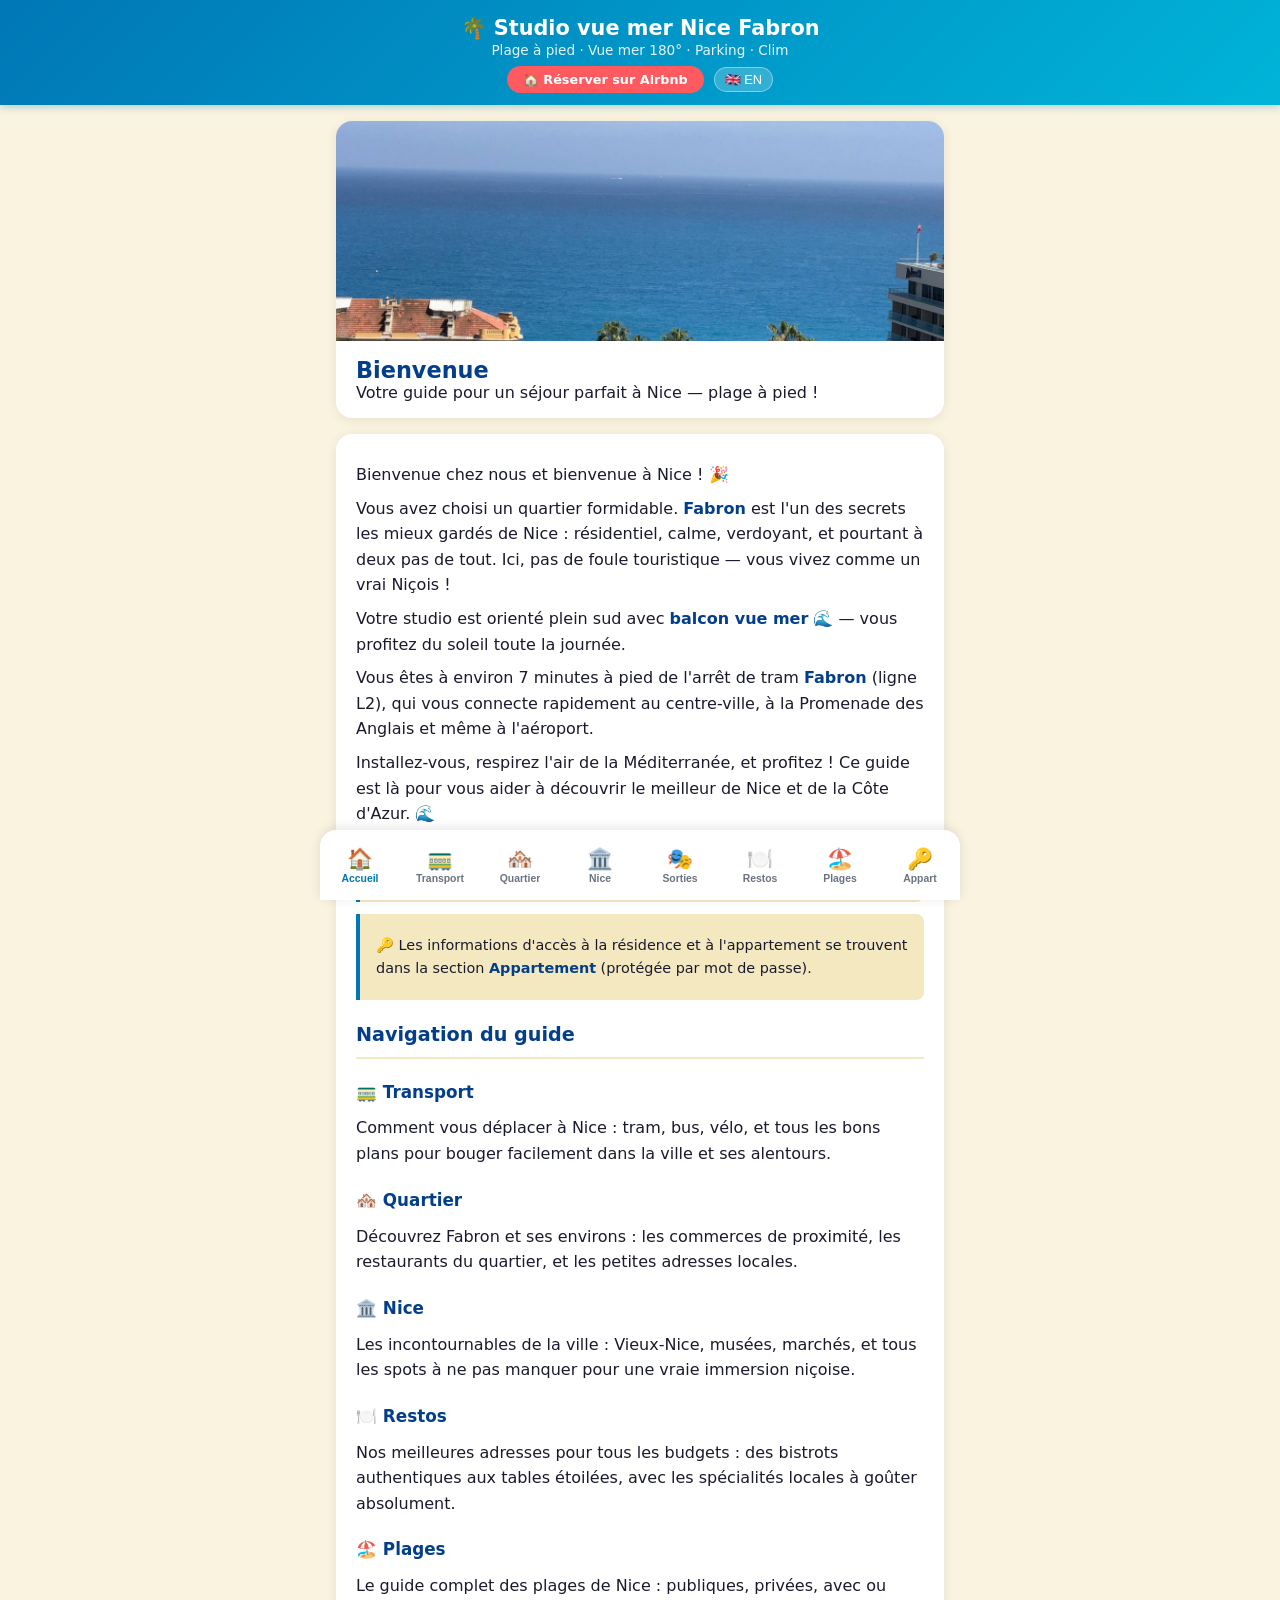
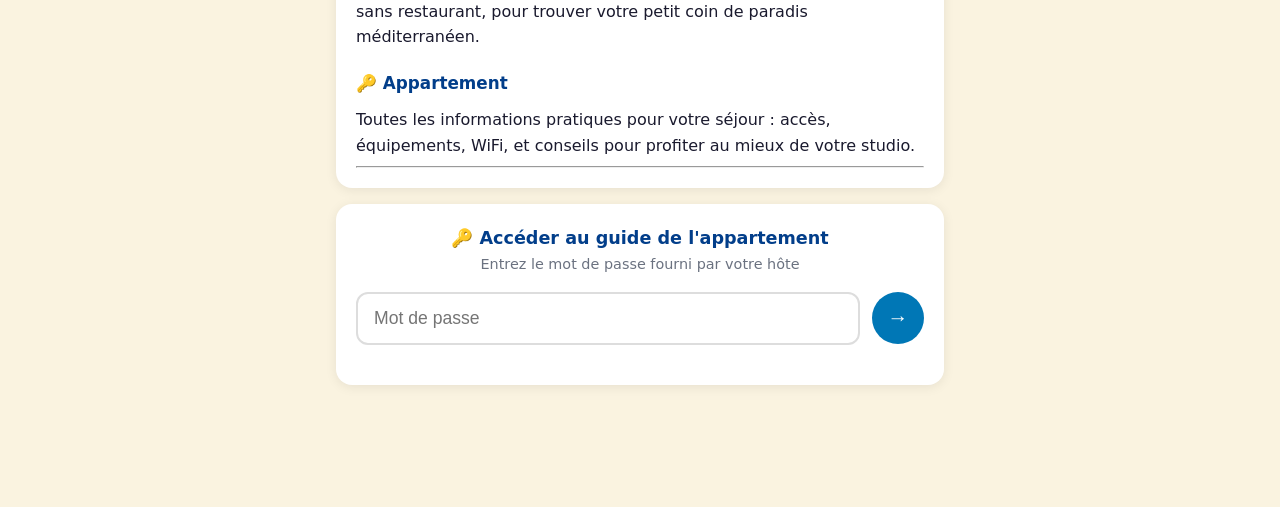
==== commit 0015c191: "feat: add Events & Sorties tab (FR/EN/ES) with annual events, nearby festivals and 2026 season" ====
--- a/index.html
+++ b/index.html
@@ -8,21 +8,22 @@
   <meta name="apple-mobile-web-app-status-bar-style" content="black-translucent">
   <title>Studio vue mer 180° à Nice Fabron — Plage à pied, parking, clim</title>
   <meta name="description" content="Studio tout équipé avec vue mer panoramique 180° à Nice Fabron. Plage à pied, tram L2, parking gratuit, climatisation. Quartier calme, Côte d'Azur.">
-  <meta name="keywords" content="location vacances Nice, studio vue mer, Fabron, plage à pied, Côte d'Azur, vacation rental Nice, sea view apartment">
+  <meta name="keywords" content="location vacances Nice, studio vue mer, Fabron, plage à pied, Côte d'Azur, vacation rental Nice, sea view apartment, alquiler vacaciones Niza">
   <link rel="canonical" href="https://rjullien.github.io/fabron-site/">
   <!-- Open Graph (Facebook, WhatsApp, Telegram) -->
   <meta property="og:title" content="Studio vue mer 180° à Nice Fabron — Plage à pied">
   <meta property="og:description" content="Studio tout équipé avec vue mer panoramique. Plage à pied, tram, parking gratuit, clim. Quartier calme de Fabron, Nice Côte d'Azur.">
   <meta property="og:type" content="website">
   <meta property="og:url" content="https://rjullien.github.io/fabron-site/">
+  <meta property="og:image" content="https://rjullien.github.io/fabron-site/images/vue-mer-balcon.jpg">
   <meta property="og:locale" content="fr_FR">
   <meta property="og:locale:alternate" content="en_US">
+  <meta property="og:locale:alternate" content="es_ES">
   <!-- Twitter Card -->
   <meta name="twitter:card" content="summary_large_image">
   <meta name="twitter:title" content="Studio vue mer 180° à Nice Fabron — Plage à pied">
   <meta name="twitter:description" content="Studio tout équipé, vue mer panoramique, plage à pied. Fabron, Nice Côte d'Azur.">
   <meta name="twitter:image" content="https://rjullien.github.io/fabron-site/images/vue-mer-balcon.jpg">
-  <meta property="og:image" content="https://rjullien.github.io/fabron-site/images/vue-mer-balcon.jpg">
   <!-- Schema.org JSON-LD -->
   <script type="application/ld+json">
   {
@@ -31,6 +32,7 @@
     "name": "Studio vue mer 180° Fabron Nice",
     "description": "Studio tout équipé avec vue mer panoramique 180° à Nice Fabron. Plage à pied, tram L2, parking gratuit, climatisation.",
     "url": "https://rjullien.github.io/fabron-site/",
+    "image": "https://rjullien.github.io/fabron-site/images/vue-mer-balcon.jpg",
     "sameAs": "https://airbnb.com/h/fabron",
     "address": {
       "@type": "PostalAddress",
@@ -63,10 +65,10 @@
 <body>
   <!-- Header -->
   <header class="app-header">
-    <h1>🌴 Studio vue mer Nice Fabron</h1>
-    <p class="subtitle">Plage à pied · Vue mer 180° · Parking · Clim</p>
+    <h1 data-fr="🌴 Studio vue mer Nice Fabron" data-en="🌴 Sea View Studio Nice Fabron" data-es="🌴 Estudio vista al mar Niza Fabron">🌴 Studio vue mer Nice Fabron</h1>
+    <p class="subtitle" data-fr="Plage à pied · Vue mer 180° · Parking · Clim" data-en="Beach walking distance · 180° sea view · Parking · AC" data-es="Playa a pie · Vista al mar 180° · Parking · Aire acondicionado">Plage à pied · Vue mer 180° · Parking · Clim</p>
     <div class="header-actions">
-      <a href="https://airbnb.com/h/fabron" target="_blank" rel="noopener" class="airbnb-btn">🏠 Réserver sur Airbnb</a>
+      <a href="https://airbnb.com/h/fabron" target="_blank" rel="noopener" class="airbnb-btn" data-fr="🏠 Réserver sur Airbnb" data-en="🏠 Book on Airbnb" data-es="🏠 Reservar en Airbnb">🏠 Réserver sur Airbnb</a>
       <button id="lang-toggle" class="lang-btn" onclick="toggleLang()">🇬🇧 EN</button>
     </div>
   </header>
@@ -76,9 +78,9 @@
     <!-- Home -->
     <section id="page-home" class="page active">
       <div class="hero-card">
-        <img src="images/vue-mer-balcon.jpg" alt="Vue mer 180° depuis le balcon" class="hero-image" loading="lazy">
+        <img src="images/vue-mer-balcon.jpg" alt="Vue mer panoramique depuis le balcon" class="hero-image">
         <div class="hero-info">
-          <h2 data-fr="Bienvenue" data-en="Welcome" data-es="Bienvenido">Bienvenue</h2>
+          <h2 data-fr="Bienvenue" data-en="Welcome" data-es="Bienvenidos">Bienvenue</h2>
           <p class="subtitle" data-fr="Votre guide pour un séjour parfait à Nice — plage à pied !" data-en="Your guide for a perfect stay in Nice — beach within walking distance!" data-es="Su guía para una estancia perfecta en Niza — ¡playa a pie!">Votre guide pour un séjour parfait à Nice — plage à pied !</p>
         </div>
       </div>
@@ -86,25 +88,16 @@
       <!-- PIN unlock -->
       <div id="pin-section" class="pin-card">
         <h3 data-fr="🔑 Accéder au guide de l'appartement" data-en="🔑 Access apartment guide" data-es="🔑 Acceder a la guía del apartamento">🔑 Accéder au guide de l'appartement</h3>
-        <p data-fr="Entrez le code fourni par votre hôte" data-en="Enter the code provided by your host" data-es="Introduzca el código proporcionado por su anfitrión">Entrez le code fourni par votre hôte</p>
+        <p data-fr="Entrez le mot de passe fourni par votre hôte" data-en="Enter the password provided by your host" data-es="Introduzcan la contraseña proporcionada por su anfitrión">Entrez le mot de passe fourni par votre hôte</p>
         <div class="pin-input">
-          <input type="password" id="pin-field" class="pin-text" placeholder="Code d'accès" onkeydown="if(event.key==='Enter')pinSubmit()">
+          <input type="password" id="pin-field" class="pin-text" placeholder="Mot de passe" onkeydown="if(event.key==='Enter')pinSubmit()">
           <button class="pin-submit-btn" onclick="pinSubmit()">→</button>
         </div>
-        <p id="pin-error" class="pin-error hidden" data-fr="Code incorrect" data-en="Incorrect code" data-es="Código incorrecto">Code incorrect</p>
+        <p id="pin-error" class="pin-error hidden" data-fr="Mot de passe incorrect" data-en="Incorrect password" data-es="Contraseña incorrecta">Mot de passe incorrect</p>
         <div id="pin-success" class="hidden">
           <p class="pin-ok">✅</p>
         </div>
       </div>
-    </section>
-
-    <!-- Apartment (locked) -->
-    <section id="page-apartment" class="page">
-      <div id="apartment-locked" class="locked-msg">
-        <div class="lock-icon">🔒</div>
-        <p data-fr="Entrez le code sur la page d'accueil pour débloquer" data-en="Enter the code on the home page to unlock" data-es="Introduzca el código en la página de inicio para desbloquear">Entrez le code sur la page d'accueil pour débloquer</p>
-      </div>
-      <div id="apartment-content" class="content-area hidden"></div>
     </section>
 
     <!-- Transports -->
@@ -112,9 +105,9 @@
       <div id="transports-content" class="content-area"></div>
     </section>
 
-    <!-- Restaurants -->
-    <section id="page-restaurants" class="page">
-      <div id="restaurants-content" class="content-area"></div>
+    <!-- Quartier -->
+    <section id="page-quartier" class="page">
+      <div id="quartier-content" class="content-area"></div>
     </section>
 
     <!-- Nice -->
@@ -122,54 +115,82 @@
       <div id="nice-content" class="content-area"></div>
     </section>
 
+    <!-- Événements -->
+    <section id="page-evenements" class="page">
+      <div id="evenements-content" class="content-area"></div>
+    </section>
+
+    <!-- Restaurants -->
+    <section id="page-restaurants" class="page">
+      <div id="restaurants-content" class="content-area"></div>
+    </section>
+
     <!-- Plages -->
     <section id="page-plages" class="page">
       <div id="plages-content" class="content-area"></div>
     </section>
 
-    <!-- Quartier -->
-    <section id="page-quartier" class="page">
-      <div id="quartier-content" class="content-area"></div>
+    <!-- Apartment (locked) -->
+    <section id="page-apartment" class="page">
+      <div id="apartment-locked" class="locked-msg">
+        <div class="lock-icon">🔒</div>
+        <p data-fr="Entrez le mot de passe sur la page d'accueil pour débloquer" data-en="Enter password on home page to unlock" data-es="Introduzcan la contraseña en la página de inicio para desbloquear">Entrez le mot de passe sur la page d'accueil pour débloquer</p>
+      </div>
+      <!-- Apartment sub-tabs -->
+      <div id="apt-subtabs" class="apt-subtabs hidden">
+        <button class="apt-tab active" onclick="showAptTab('checkin')" data-apt="checkin">
+          <span data-fr="Check-in / Check-out" data-en="Check-in / Check-out" data-es="Check-in / Check-out">Check-in / Check-out</span>
+        </button>
+        <button class="apt-tab" onclick="showAptTab('description')" data-apt="description">
+          <span data-fr="L'appartement" data-en="The apartment" data-es="El apartamento">L'appartement</span>
+        </button>
+      </div>
+      <div id="apt-checkin" class="apt-section"></div>
+      <div id="apt-description" class="apt-section hidden"></div>
     </section>
   </main>
 
   <!-- Tab bar -->
   <nav class="tab-bar">
-    <button class="tab active" onclick="showPage('home')" data-page="home" aria-label="Accueil">
+    <button class="tab active" onclick="showPage('home')" data-page="home">
       <span class="tab-icon">🏠</span>
       <span class="tab-label" data-fr="Accueil" data-en="Home" data-es="Inicio">Accueil</span>
     </button>
-    <button class="tab" onclick="showPage('apartment')" data-page="apartment" aria-label="Appartement">
-      <span class="tab-icon">🔑</span>
-      <span class="tab-label" data-fr="Appart" data-en="Apt" data-es="Appart">Appart</span>
+    <button class="tab" onclick="showPage('transports')" data-page="transports">
+      <span class="tab-icon">🚃</span>
+      <span class="tab-label" data-fr="Transport" data-en="Transport" data-es="Transporte">Transport</span>
     </button>
-    <button class="tab" onclick="showPage('transports')" data-page="transports" aria-label="Transports">
-      <span class="tab-icon">🚃</span>
-      <span class="tab-label" data-fr="Transport" data-en="Transport">Transport</span>
+    <button class="tab" onclick="showPage('quartier')" data-page="quartier">
+      <span class="tab-icon">🏘️</span>
+      <span class="tab-label" data-fr="Quartier" data-en="Area" data-es="Barrio">Quartier</span>
     </button>
-    <button class="tab" onclick="showPage('restaurants')" data-page="restaurants" aria-label="Restaurants">
+    <button class="tab" onclick="showPage('nice')" data-page="nice">
+      <span class="tab-icon">🏛️</span>
+      <span class="tab-label">Nice</span>
+    </button>
+    <button class="tab" onclick="showPage('evenements')" data-page="evenements">
+      <span class="tab-icon">🎭</span>
+      <span class="tab-label" data-fr="Sorties" data-en="Events" data-es="Planes">Sorties</span>
+    </button>
+    <button class="tab" onclick="showPage('restaurants')" data-page="restaurants">
       <span class="tab-icon">🍽️</span>
       <span class="tab-label" data-fr="Restos" data-en="Dining" data-es="Restos">Restos</span>
     </button>
-    <button class="tab" onclick="showPage('nice')" data-page="nice" aria-label="Nice">
-      <span class="tab-icon">🏛️</span>
-      <span class="tab-label">Nice</span>
-    </button>
-    <button class="tab" onclick="showPage('plages')" data-page="plages" aria-label="Plages">
+    <button class="tab" onclick="showPage('plages')" data-page="plages">
       <span class="tab-icon">🏖️</span>
       <span class="tab-label" data-fr="Plages" data-en="Beaches" data-es="Playas">Plages</span>
     </button>
-    <button class="tab" onclick="showPage('quartier')" data-page="quartier" aria-label="Quartier">
-      <span class="tab-icon">🏘️</span>
-      <span class="tab-label" data-fr="Quartier" data-en="Area" data-es="Barrio">Quartier</span>
+    <button class="tab" onclick="showPage('apartment')" data-page="apartment">
+      <span class="tab-icon">🔑</span>
+      <span class="tab-label" data-fr="Appart" data-en="Apt" data-es="Piso">Appart</span>
     </button>
   </nav>
 
   <script>
-    const ENCRYPTED_PRIVATE = "oz/DSO9zA4tbW6Oog8DWDDHamEGpZVMuyXi+3PkcWPenfBmH35saG1m9/4ifeh66j5D8rBqVdHmFhr/n0XJ6mufr4ZcabBRhBUel7QWA3wFnYlNf58lzlbxzAlfxwOcryngzii+JYMW+5HHuv2RKXPXOgHQEKyX2byGJ5V428HkPEwu1Nwm/g0/518xxFTkArSIpPVHMkap/uFhnUV5A9urtKwiTwtvYTTaxtrdEZW0da/PQzG5ysgNFneSTq4Z6eRdzzHYBN9NgaVm+PKzC+dElQQ+UcVma2OOYtSAepwoDsdO18rDM3G/1SAYrjSwT/pK/BJ+nDFHaCwHDUn7BQMC2M6bXR/u1M9zc7mWQqK/5r73Ym8xS7yMgF1Tz//fmkxbz0mK2BFN9X2wibfwdJMHVmDBVe/lof/ozGeW1POeYgtVpghy8yXbzGfgleAjeMWIYiS714CM2iI/P+k8HdbCmQ1WGK6M751N4eV3ujkmilAAKhbSyYyIquGQBxN4At9oV6Q3ZsL/aimoUqYpZtoUdFXT2mwbk8Mf2ndajsF2+qxa5BkLT1ZvuSEqWAhsKjHbxsA+G9z51ucNdRehDS4sLRiR8GoqLxvsUv8nnwRjLAxyNzwfekRFmP2TYV3Jya8qZwgg21yTFSSo9IeYVqF9qtbhmTLdk20nHgT7Edj7c4mUKqVPeZTzwlVhDZyfDiY0lzx1/[base64]/OM8leP20NajAxal6S6OYnhYhbTxu4E84rBH0oLYlXOwYfdfZ81TQitOMxvSxM5mmOOOYCjk98ZGYNtpQcVosm/g/jVbI2ew88oeFo1Ff1xNJUweL73IrMTejMUHIo0+DfD1OIwAItrT5agnVOIOhmljxXawwuXEJ96Z87Np9cF52llSENxMY5OWWfqoCvmI14jTE2ELBK+kq1bVojpjJ3SHaPOvPXoCWVyuVozRixZ9hiOxTf+EL85r088kmvjzaSah+T1sEX5h/ROO8HsA4Yec9nnSlR++ly9nZu8iKTVC9nDk38g80jrG5SSLTXS7rz71Ooo/wrRYqwXv0/uDoXS3FW1Fbf3ZvmY8w52IHmZ3MhoH1wYlGvOmUbe6Z1rG1xJfhUkPLmYZ++B8275nT0E9fBHTSNJCxXMZQJDAyX/POPR//aRRkThcpN5HdQXSCwF/aCGxB1kgFk3DEPnaTGwOBpIOgYxiZpYy+elhJOYdlMrQqzgIQP8L7JMcDvMPeg79fw53CocShK7FJchJ/tLpOEm/axf8vXP9Yc429iAlgg2khAWIFGGiuusinsqpC8WztypVFS876LdrOxdF/RBEr1IuTKXcbflAn9Kbj/fqHnUb2yz0HGTOXs/O3mm/HioRzP9O//pebFnwYHJcMuekNFlhY+Sg3a2HfaKQPnxvn1B4hQwyZbPDQJZ7lQxyIWpfwPgg1KjMDD3PjfS4xG3sXa45irAiZdeJbFhrMGSZshI/ZblrMMKqEr0HOBg0mnZQg7MvVgY//eH6TQa4q+HgyLPWQn+gM4kNTdp7gkQP4fQxxjrPukUm+dArSIqI03OHHaW4Z+eSHNk9T3wUKtr+VVVfAOFR4prf7pfaKkGJ2oW6yKMGgY5vhltN/IwuYyVQLMQtHmiOHYfNy4Oq9Z1mDs313gBHYXTXLhRI6IU5CaObrcLlPK5nVuEiAuEGsnVs4J1b5Sw8h1AzagcTpFNbueD/kvdSdop0wMTRk+2Pnd0Fedy5s2EyFKFW8Z+Ho3osQVPzAejzDdn4QIvieZs+jSUw1wKwmta1Z9om3ejEVDKJeibvJOQ7/S38bAtvtatvrF/IEMMWZZLMjPzReuzuIkC9l01C2LGQUKMDgk1BTwLQbNCFU9QWwu35iPFoCRvFV9tncNLani6WxZn6JMLSv4Y6o54ge573aqOvaQdl+zUnhcm/nrYvPgh0ovMuCmhF8sjbLhZEGVhd3GTM+aihFUbTmpbMPc68B7btwhMy8jGZOk374pZ1/0dF1UbJyz3+3Fa8Lp0d8AsFdVXxqPG+wR1R+5Oi0BHV+xV7qjbao0iIJsP+tc2M8O0HU8KJOd88x0/2A3TEnrG8UUl/r0o3Q7jCU106ku4TOqd9PN9KHHfl2xzj+BmHiEqIo5Qd7/ipL3VyIXB6CaxFXBDpQl3VHk9eRdm/yojp9jw5ujyg6tLOngMQC6atE6Rzv3nE7Y8H32UgDVLet3/XcK5tX6Hoh38FqqodZwCB2ZXj6NX7kNN/xujXVM0f841BoS1owYS1XjKdn7a8pXbYQzs4dwrRzfSPAJLeebIyRFiajRCZYWbrYOU7Qy2xOxqB61bQa+L3WdrXNWWiQRaDtk5Z0vRrf5zVB6eOMdVuGyAJRafvafv8D0roAo2W5sY1lf+9Mj4oaZ8idTRAJAZKilfx/PmBgWf2co5N6M1nnZJFdJdj9NsvNbziJvVUrWE9BsIdHurbok28okap1v4NOOgcanPK3zUlzvJP+acjaOlv/QfY4bhItkBczX7oe7flvphKD1F7OsakVnotf63qN/sfwjZDIAibRmdaP5Ri1UmbsOXLijMs7AXd03B/1D7TOIMU3PVjqFplPOFLgCqnDkHaaQG0IGGKhgeCVKCn2RUoWekKInqbwfMLKn3Gz0/[base64]/sBbglUiHdfcRrmaCRxSr6m6za/aqhiuwnU6hGpxulSrLMQB8QXSFUyOt5K9AooKf8OS2DxEDhynDESqJtLSvtPAYoQ0gW5K9Wo2diYtbkqCYOufo1gPKlkD/MhM8ZPOplik19NL0pf4/c/dArKvtqrDw/S1chwIgQnkP/rNuRfCAuWPYc1cXDlGfv1NHNckCF2eZddbgu7ASML/Jo5kg/[base64]/HyQJPCsBhWnLmKOI3/eMdvVPUeRiANqpnIxUtn34Z9LcFwsaGxnndk+0G6v2v07A3/FbRluvOq1SVIg0V9EPELu0j4aaMlyZcakEmndz66KbFG79uWUK4NxxWv/It7P6FhxfeOBvT1p4NywMlehdw0/nUFhf9a54n/r38wjuAsKoTR4IqDp4Oi0kSBAqWirOU6GVkenIGegce8/OUbKBeGZhBdJ4vjU+6rE6aCKjpJEnlI0ZF9PRHxTfY9ZILsTBPVMRushLaYXZyj/Y1svwW3r2SB90y+XHLfMUFUJX3eAvo/SQQ28ZI/7fS3x7phedCanWJfBIDkAS7xy7dtIHdXn5quUgL1vs/mFhjBE5o++wYrVtRQNrggQCuUKBksFfKT5HLVt79aaCFuS79oM6c3gSPuP9+JcxpEX3t0O7e4r+1hnNMTvFVIHLuYhA7UzVnJs6KKF5NaAFGVZqplaj3C2V0RCsSoxTM/qsrjchUFMCIVulAtyJrs2uSg3aP0ag1q1llXLLjPzj26d2E+KWwy0nlXNveihn6Bd20rbZPw5Tv6A1RraYk5E3i/[base64]/nv8rBNqxd+VrPc4fSvou6FxhIXk91a2AFBVfzd+GSdC1j4tCf30R9C/v+SWXyk2+nOcidW4gv8GXdhfGXzi+jAqSmLYyRE2KGCJgmXRkD49xpHANQWukcECxSVooAisByFkU9+tsJow6jArp7zOV+iU+wJh3cA/5Lh1GjYQzx/Tahis9gOkCgi1QC/7cDsPAzlZjBCRHzMtqKmi7rBaZW4wIvpYb02fGmdTgqXOn9LI1iG/3jmpL4ZWS8vX+3nPWlVDCt5bJr/4goKwkFJrPnv/kPXVZVVs4HPTbuLHvm9Femd7p6z5KMY0yDhUR/0giFiyBkDv9UcL3D12G50aZKpDmnYhJ/vUxxoK89VSzRNaGBLZr64/yKOw5EPz7JtfPuFeuc857azehAG27QyaOzyy5M0xQZsQ5W2cNEP3Qv8WSF0OWcIE4nng7fTWJg5YZPl5rG68A6gw5VfH5Kvt1P7SGR4mhlG/mqNnXQttdgFsP7QvYVkAAUwg4ehRWwgDh7TC1/6C4OsUM77jA9DQVkNA1JNYUg1wDKKUZOquWW5l3thaPH6Nm9ZaRJtBtZLSXZVAw62e+9IIOO/1tKibvDwJ/W6T3dqQRV+CoqMtD6rC+jtRAYjPpfZUb515suRhMJPyQwhQYd2AlThMZ7gX2S+E7VJBKMB4yv+HbVmozn8XEF61UHkVN6L5Q6EC3Z6Xr8WQIuvgNFk/RS83x+K093Llqi77m18P4NRGir2aITOEnTrVvVg4LDgR6DW5tght+RtvkeBopoOQh0dWv/1vaNKwuOCide29c6LhAEgwZS7EhVafiGArF2dAij/IEJdJSGifTlL1LwRejRTc50Tx6F1NdrhNz4YMC4pSmQBeU5bxnU6peElMQzKcckfzVxGCE6OoKF8fE8Vw9rb3QdkQU4tWCZH0lQ4hWYk7EtOcT+ThoG7KEfgHgxyw0xBFZchmGW2PF8ccz5lBk+tI3pcZi+h2crtsnK8xfKepPljc8f6CIhllR/7DTd1BOoREbZXDtxK0JjAdZa36nDUJiqgOcQvGOdn2SzCGcuVu664wDLlf0zYgMHlXXCC2/an8xa0MNGFqgI+jEmG9aaYrwQs40VPVT+mpfV8sgHPRFc96yOdVD/lejS7A23hG/JQ+x7GrKgcoADolgXPJzDyQamXGkp+V6D4RXCMtRoHqg5PYunA7I0w7Ak1AM+R02teWxYcot3wMxe0dzYj7646uikTiwCtfe8pPFi0KuNisxgWVJYfyxycJC03Z6l2yj0+VLd/RShRdpMALcy3lbYKUtwOYNHQnj7J4sSBpUyCaSYKN5wvxa0IKlx93s8tFxl905KQ1z3xEIM5O+AmmVdsd9j5AMrYdK0sjOY0VAFBiCgTR43RRKa/Y/D054TdeTgToPit3yk6FTs90IfaJWqzAGRTawL5zgoQJ+euhzWglRC+BftqkP95jcxyd3eeoG74AE5m+P8A7gvZK86g7lWZa7qDrMt51MzdjE5aZrH1cm6wgbsV4mFnIJJWk5/rJBW4dYFVlFiIEsUo5LXJgv1ltmVGOqAb9/v5HOOq1Cxk4mHSec2Y0JSF8HYw3mBGW6pzS/+6Yf3MJ5E4NtlczpaNtYtwjMMKH+X7Wl8uCfyRRvqEvqs10//6sY9buUxon+lMPL7T27EIJgB179OMdIHpQKsJsam2oovABpXwfoXy3s0bwLchYLi1Qg3ixkYfTc5sEnR8wugv5+fi9ZSuPPAfJQSyfxOFxQLUDxncLNdkIRa5Z/mUlRoppnmylcV6c3nS4HFYeVoKbQKXT+iW+bUFaEa2X1jO1LHzxuYvgCWFLY0Iis7KjDIJb+wLGxBL8ZDgq6zrOQ3hF4U1ZTxEkrwj01XXvkW6k07b24BYtfE17eJvgWdLppAkCh8KUo1/rbJvhqGJxp6PNd6VJkbOcvasl4DXVf7BR4bTf2CexlXaY9AmRo4YRamSnqg+pk0GxmMw5aUvwGutXZXbIApEDSD7yJWHxMb+1nXCHu92x/38BhT3WVSZA42Uh/7RUGzNZ7h40bAIoc6UVwolHgIcRQ10Xdlj/XhZEP6ak07D0G7AlX2fAWtMds9ZuVqQr3nj0xJ4bTG4OkUH9r/zAVKbJ/ILbYd6sCMgqnlsPWRTmOJFmYOcTa41UTnTlCirS3T2BxcM+K8WKT7JrP2aSwY7LxfoNqTPXvT2eoCnxpbehWQYqfwNxymaKhXUtOm1vVLXXViCs7zmkMldUDQnmhESQWj96/GiO7LcHrZqQ4xH1CsuivoPUnmdK7OpVxFiqQft3le1wbopjAz31duiRPFgRa3crZClYx0yjMXaXtyfBw5M4K3i23Be+dfsSARHcAzb+I/41zQqvG+HHveuTOsYpga35M6Cjjp7ox+Cj+fKlO0EASYdPBiekJpdUo70sb+ugZasx6ndaVcboGIL/mR1KDB6TpTF/jdwXTngZG/P4pJGJGvM9rUpPA2/+4w6W8/9dlyboy5TByTAmMFR7YwGVDkn1T5wih6kGRzgCl4QjokpvVQ46K0DEs7fcnxa7TCE8ejTuJVf0yd0uBIhXGFmYhD1RepT90wxkdAzTof8MJR56u7r+YU+ulLopIMGoN7dNbOr7+yCDsgqyFLa/G/994u/81Hvbs34A6vSCVa8PozCMSSjz94ToTiRQMj2DIy+TACY93Mh08xVOCxSR5s9Pw5oBZhzKFeKmFQVpk3KI44CknFXGgE4Qw79N9Vk65OgB4sEO/7LvnU+TdY/95UdmW3r5z2DAd3KdKorDBfjLaH2DzT20fnyeKe+xjbjpYUfKddqsyNELPnoWdX5bXDVKSzs8Jk7rscAHWadPNuMRPszmTOm1RcqWW2dgP2xdumNrrbsG7hAiZFOmac1subN6fynw9RGdWV2+1Vgzw9AIvwFPcHpYeNJn64eVSGhsd/TdfXrP/[base64]/VVo6wB+CE+gowEgd6RXKzeK5Ne+Sh38HrcQeWNzAi1vtzNUFCk4aL+9I5kDJAVtcV28hW4SpwLZlXc2OHZ6GlipqhGCP7haiHarp10DwMBsvcy/94OpzGZ0RF+uFRFRlkslw/eEpUNOr8QOXxTcNna+4GELn0GjZJAgxwwBrI6XA1dHfkdJoIn1e3dU4b7XT3+QAPagLjeMfCtb44kvT9nk1DWI+GPmOEa/6YLnljioFx5wUOphHNDXaTFhoaTl/IQ+VmKvKpW4tgn9Ysgm5PEqJcIXbaC3vpi1yinIrQCUMyPMvqPvvtl3XPqoBZbEYhE2TK6VnczCszgi6qA31f2cRESd+yyEO6UNyVFNb4+xYUniwLfzITZ2+OQHIbjs9J1tKc2qfwcre+9kZJQwCNXiBjgbQga3L8rhBmBwY/3XKVlSCO6+XuKfNpnriRxrFYDP8GgvaOaf2O5T6Ck+9DQ44PC0/7mvmwaZWP41erL20gJTxQUtxxo4WclKW/gvT/+ccRIUuTyRDEkU/Bkz7cArZkQUgzxcN1IZGTwFOZ0VllT36hLCKrMATzobhweGR+lBqxVk1Zfr2W4GBm3Z3tewEgHPngkf4TGkIieQ0Zfuk4JiQcz/ki8/h5HrtXD4VN3lyhdYDRu+j8dmiSYyYZd6+0baRWVvhAl0OFBN8/iXislgmR/DKGD7Cj+4QwT09e/PNw63AtyUCAdUZ4s0E4qnQxuNZgvVvw7nUUzPzNsI4xSuT/Tkzwdx/9tfQfQ8Zz08SZYfjNosnAEASCssP//DaOZJ8ntBVlK0t+bBPpXdaXxHxJhN00Y9unSN7o4W9VNz3/Zv4ZMIINAFd6KHxFw3KH0Edp/a+EyCYl4mCtmw7UbNInF1iSPm3JinT6NAr4C+J1D0SqS50DB4jR8hpGJnUDd5WAb5g6vFzPDMd2FYtaq4HoAjE/UFmVlHIU3B5q5PRDLo5yVx5uVWmR8VZNT6TYmZq5nOEAKTwGVQP/dnbuhvQ0pNYWvLVOc/[base64]/zSWp4JwvwvqpYH0ntkOkZaxaARfAem34VtGDLpchk16pEbL7mBtrY54LKJeac/T2wRyTcoQLfNEHtuqCDzB8d2j7XrkrgEcZGTO5LtF3VDymUcZyXiVCETudxD8FQko+jmbYB+asCShc2VZPviKm0F/4Ij1vRptJ9tw71C0uG4NgTC4koS2dKEunZojq9xMeLiBDTdUqY2w2KZhA2q7PyJk4cgrmXpqjyIhChLA3Op+CvSkshnrTNu/6UXuqccgxp4DU934E4IDqnT9p/vsDpaOKaYnLagbLQWUc4Evlg/HUaGcMal6BOALqZxrnrOIJiInuynBxTXI0jwS6nmrcaU5a9wC8uIC3TsSgaSoqSrBeid0fa8Ucr+TrgHwjtFxfYMEK/[base64]/oyQyhYVoJMbl0qn/uGqHZdO/5/5WhwYmLJQ7GMsPgaZpuIYxnMGGUMczyIMdKSTudaVsqPM3CxqIzOxX9zjES7XdMEObkmF/3F5fP2Vgbink5OrlpSE7j8pxIf2HQk06bOz5OijTqf8/UoSkHeiSmYL/NU9GPjYsFPhB/N4YcG2Th+9zrXlH+nv/2e35DuKXFuOEp3jN8nppTY/uWaHkCZozwT2fIHa4yylNEiHmC5MOTHGCyEB74z5qTioIrUQ+ALWBUFGv302gnA1ll/EZ52t3HqD4oByjv6QP5KRy1j6+S6N4pDIX+TwdoJaqOGyjjURQtJ711zSsyX8XueHoqcNt671rmZhTpIYxmuPKNVd2AxEHeGFqnWBFciwTHtEhc2yaQ4oJ0U5Ep04j18ymkwrKUJPDF8Qpr+fDKWlXTCubzN/[base64]/DCDGj5AfXvVuC0ZTuyFE41l9PGOPPk/0v7+RqhT4iXiG7vCChXeM7Bn8PLNE3qPiS25Ytrs0/tc/bFl2bBoPZpstWm3PEJCCs7vU33Xd6jaXalxZa9MbWNzwQ5fM4aS/HYVhj/bL/cRSafhOj8JIUqlQS6R9WKSqG74g2cT+zeIP68Rxd2XjZ4IwQ9502+TwPcocvvTZ+/BZQS3PzR7f5IlPM04MxwLN37/niFHRtdEu+qRGx8Clq+FdrIVwaNMsIp07UyesN3UfT7MGlZt95oWEkz1yIyNyjjNNFL0MFUjNXEdJuiwjZijkwNnNe7f2eI/y/JnwSChLswMiWEOAg75CqR9PRLKcllM3fTcFSqsUVEuw8AOaaEPoxq5wTJifDPg016Ak0D+iMBz0iTpd1fV0wKp4gqsOCWAXh18sBuBgiEZ2blsZ48CJ+XdQueb2dV3QE1o2mTPZx2wYIaGEOR6kKhdTH0e+J2M9AvMSee/F62HzNT+aLbsMQVAzwPdsHryppTHg5eP9cvDN5IB+T6jTEkiq5hS36l4oOD6Ngos2DN6TXbXfRDo5s2nmKBoRbxDS7TtpFZ4r57XDn4OI+RnF7rgVYO8k+0f8gbPN/Lw9ukdZhDnoYGtr+0f1jdiz63haHfsyerRLct3kFxxAOIeMho2eCsiPzoXgTxB9PRWgBYrgS3Ts0QJR07Jf6izk5m1t846oGHZjJnGrb41UVaGIXTFyYmr6nMd9nP6fTt/5UhGKGTri5erLmfVFUdEmlwMPiHBVFL3aPKoep8hY5E7C85x6if+nRqHpU1HUipC1+TMUtNOTu/cpdv79j3Y7OMQvnE97iPRr3PsPqgL92ErHrOOT832VF+EOYTgEavJrrg+ov7vqM2Qh0cWWW78YMs16JnpdE4khZ0BpFe1kVVN2aAPnmEwKuq65ib8iJBi/f28EsSR1o1IL/STmi4Dk7LyKmfHoMck7yT4RLFPbZPXu8v+RJ6yKKHRKenOwpIkUf7tnSvq8LRzTBLtEOzU9tbbaWupJMgxszOhXdiwqROgDk/i4UHuAMktlfV1bfDO3fJCpgyGfijlojTfPAQiCKBRXjz20Y9Zr+Nt+fBjZ1ixtOTq1/2q5v/6AtmCrZcJ2opRmqyNQxp3AgGL4m44CAYaM7BxmK7NieGH3BpI08FiZCTEzTUmMt41luC8o+FrDA3bzXj3JpYVcpvSc5J836hjU1s0PScUIkrThiFR/ZOwArLdqDK1qGljrKXiyC3iRvwcq1h6vYZg6gx4STGyp+hAi6WzkvGTPeNkhlWIA7eiaUHfeLb25iKblcd6yrmyiZVcg89ol17mK+4At5bTGtjQo2ZRhUAKLTck68yGap+uCTdxNbRq7W40cPClI+gBigNoJ8QgQx/H/cfywp9WnDgFmPKgjamY5S3dRGgbzYFo+JVXORKJ3E3MTtoq01xmfW80Vga/HddxWyIualaGBZp1nUpJOUIIEjxS0s3rv4QSGZX4Vyix6ZJKB8CqTjfrRcXaBQe/jZxriNB50lK+WSaEW+0ljtURWbPiGRGpYdPuL+qKDoKY6p1YoyTlTJDWVCDeK9b3FVuUDMihkDQWcZIMMJM6I5Pf8bc1FWK7QyCXDmDx0aCvBojHModK6tmvYbN8vdWltDwHYkjwHgP8AhJ56T1jNLT/ryW84KedLRcWzquBJNYvvAKwtOwPopL2jQ47pVGERr1jbPHOVR7ktE3rpilkIA6FIJaYwZve4vyH/q9B/lnwBKncUxbMCcR2Nh0TEPVos0LWkmO+qyaejUmn7z7KKVSc9nBEcxetoumrhye32ompic8Sx/yuEwTzOIGD8+o2YCFMnIEwMNDLDaDBxSNG60RJpkJKehvowzW6tVyZ7bhOYtf4Z7AQZGlGJ28Jh0A3JwKPzQ0aUiHikNq3LqSk/FANNEzF16OQDoLMhRE5xFw8KzbJ4clpAGCG4XlpoWXj06BHfOW080sl4+vGKLDdGcgMRtdwhc5ROpawn8+rYUflC0tT0WF3vs7Dl4LaoZYTdiPi6LawNdggzAnuczeSI0MYN1cyY/rgfgkKhEI98iQQFmOFj3YYqeWRCXAxt4hPDpfftuGauPHYotiaQcBhdRx4hB61hQTiNXYaYTV5HbLM0LaPGr0e8tS35ssyuLvPWvVlvxOsGPxG7VzUzzVlnMjw3sWuVg7cpw1pRTBD8ZLHP0D/Q4y+LBDJiHGptE+95L633htcRZGpjqrcb5EdwqjdJ77wvqc0Vg9QhMTJwzXLJFMFI29IeZzUWmmi8po7eGPyqtiDEEiHUHw0ZX1BKupdWVb9PX6igwLQrZYwOdNRD3GYdsbdOCPZiDj3GMGG/4pIZP9I+SNJJzn+7odh933Aera5v5cJjByw/7xsWLIF516dNxQEi/MyNfE0qwQQIEXpDMYKll4nibVVcaOt01NKmFSxdKoYC+6DTooyllOmJ65F72OrEaFBZVVr/WkJyXon77B69bBheUKPV2XFrx6MIdxujBBipDXRi9psL+q/B0o9G+/53hG7BIxdGmC/lWKg5s2kUcHgzPEgSAeIsROkU7n4X+MVe1BN9MKwao5/qVVtb2xQmqfea2MzG11cSO9nR/OJ3dJ8qowiIXc45UfCrbMmCUZgvQRxRIEpCpVufQjUpGemdyjZVBGGDCKlWGgKQubDRORqVwOclXiR6RvH0DkR9DuqKs/S3ZA28Jgyce3HQVT3AQbmC0RQP1evli8Df8TPZUYuWAwDZwshwj8jUVug+422vtwpunB49Qf2ycLrrMMafKZ6FhUk+auYsmmx+eaN9GfQ9Muv4faLk6Ht/ZEd7ldJBJkuSMkuoTfYL+6fV/jRTQJh2/qiCXwCZzgliE2nlSF9G7FM60z15TNCqqvEeK4xw03h5BW5MUjkX5lb933b4wvoAUniJIbKst2YICa01p3Mg+QfGIGHlZaJ42rKrXFJtJCFU2RjjwfnDfYpaPYYhOXNoYRWnjcvmZ+fbxtHZxZ70Y+vkATWe4J/9ijqtcuClcpkL18z4WrjA0h+X8xxQCPESgmclBhSz4XktgVBRcb5BKMqPG+joQXEjb5Dq24+ZACp36AP6PrB92RkgqiQdWHFeg+NkmkhdccIsFfLU5NbLjiWy+DJmw+h/rtbt8SkMaqplbgxRDuayIpe/511+HeKPrY/98LvB2oQMIYfMe6OUQng3Rg1RaSji5tHCIFrEfOWiUHyRLRwFSkmXaKNJ+ftCuDwxmYNrZrGSNcFADEXeW4AJb8fHVc21tZZnfk/0NB293q3pb43rQOQrtlDuAWz2XrIf3H2+0sa06gG2eSKxG/MAgaJwZNPgpgqKREXva4a8C90c1V+xGQtBkiFlCmZgYHzo/3YgHJVutHgdWUqCxEHe8EosDrqF4eVstYalE2rgnl0qRGRq3F0n7LYRyFZNfVZ4dhSzi3YnDdexczOdlR/ufKWRZlGmkomZLycj7OOCpAaSd71CW5qWnN1W5H2d1naLefP3sLPu6HQrSuaSysufTPop0JVL7IQjaju4SfczsIw2IZpLqkM9QNvQ+cl6xSsrQCchijrtUfFOENzhubSle2lDq8TUfQa0OC/v+zo+ocv23c7uwPcoQeTAMwN9T25V8Fa1OQpLMrfPBveA+zClzqGJSM/DLr7Sf65zC5o/6Qlmm53ppPKT7N/cDKzwfbUDrRkQu8uTYq2Ompzt0CclUYOoFEd6UIPvy0AXJXoo/[base64]/baOnrqDf8Yhq0aaURpYEoh0A7j4ARe/WRCgjmLv/aizOesSvLT+aaCNXwXpdm+KTtxx+9ARtYRABjRJQ1Njm8WD2Lqwv45bjqiu724/GSJpBeET0Xyz3Lz6pF9RRjCLf9qWne4f0bXAJ+O1SzugS9Vvku6Q9+BWS0gTpfL2UpPUmdid8dHgBS0T8ajMS8ypRHumG8U+mIFQwNwb84oBvz85iFNrC7t3eW2Kee9oDXfYsOg7MyUoD81mRVhfHK3CBB16BZJxXuDnelhPuVo3KmbzV2ik05WagzcSuMCmhzQ8Fv/IPJoz1aWzHhW0r6CueLVljI7TX5ufbyLg/9A+ifyV3hvnLWdDScd/Z6tO+Y5diLZPFPFzoerILygRA4jVt6xXf8jyTvZu77bZLzIduim/Fr/iU2Xg8Wl3KDIe2sKCYE+Uj1ruCfGhgzm9+kzNJHogNDrp6I3ADUfjpkjgdoJXYkSnoCix6KG36MZkK68wLBV2ogd65ifPnaY8PLE/vJdtT6LEwg39GtQxRExinAAgvBaF4xBxVyYvUt/B/QGYkzACqiU/48wbMsIQtDbZ2nddWqsC4q1Q4D+LU8jkwADmpTR2lUozfL1COkKe3Hn6IWRroCffTyL/fsoqTB/sYRXGDfEeufIbo3S2cP5dUvmFoRwP3d95DZOFKozyrFsH524yKADHdGistX47SB3lZ6w5e4PwrZ062VCnb/S5E3Xk0ZUmBGiq/VVJ93I2SH2yMKqUBHOAoMRF5pwaFay/rW3pNnUMCfqAGNzsq5c3ZG+JdwwP+GMmk9zUbWg0ExqJ771bs6mFy5RqKo5+y+pPSOnqEQrFaU9BJ0EGaqYPm4BR/cLenURgBIRla9yfbNC+kElgHW8d+4gXvMff8clJjd8f1pM96nqJfWwde71Q+uqMAxAFtXUWlj/DODhXv+TimKP6JPE6ihpDR9C15MgxEFxy7ollsgoo4MM29r98MAPwBPqoBuRxq6dSBxTPyMtIm8jv5JvrMXwNa0itYuMdjH4QudPfskNWTZZm8wI0Naxhn/mAgO9ISsSIfq77gKKAKHpc2VtyAHYbWiwynFlnI4hZnv/6agYtVe5sUNYURX+BlohEbJYllZ8wl21KdCEM62SwN2l9QlNvq56tjCBooMfLFoAP5rIDSL/vlr1LLB4ka3b7FpAnQTl+xXDdrAbdMUOOdAArEcWLLtQWB5AHRsNVmMIF0mPy2jvf4Ahxk8t8AaXg7NxL4V5hsA88BboPgmeHe8K9zMoVeBlHBvv9zSTHsZHChBAn92jfWd9Nm6o5Dhq7XvzXz1K/tbflq5q+TKGMH+tgOYmPWoiQc3it5AHp2ao49SCOcqwG9ouNOVL59PeRVo1Mhqad1dlyI7JZP3AuU+wK1SKxaOeN+jc+k3bisTpf9/XEU2mwZ1vW+5OZGZ2dI3h9S2zwNfCIJXUq92MnsOqeIan2kgTP1J4w1zV1K+gifjX5/v75oJnqk54kc+VvhmIb8ylkPoTgWrErZEh+YW6mxfIZ8xZVY1jopZai26GNnD5WyehyDHV56c8qUitbxrBqrRpsDniaK5jvQ4ktZCvbMhqgIFxPLV3LdTLk4/BrV2/6C2ydIk1xcJITNkXCOVvl/LvrLQaFAmwhOGMUGbxHmsvsHjMTeEmJI/GFUBc6S2R/C0sC6fVarRiXUrbYwuvpZ4xpDqaH3wcOHEP56eRXZep6XGdxh/pq3LvpKqvpyyNxrehm+wWYgJPmWdHGx7Ub6NkKLaKrw9lqhFbqgm2QzN1d3xEbUz00BYG7a7+G+zn8HrRAAsdzUXqe1WFPwiF4ZHnbjdR7TfS+neYGw1LroOJrEu2y6l76kaeZDHVOFt8ncOTDpLTr5cIpw0deO+na9Utw5K2k5Pu+QWeFwnwItRjvGGDjo8lE/yeu0C03gshnY3E/JTt+GpL5SV61hxojjVQwHs19nC764mbSXGknxEWs9+/xqqzz1dIcHkPHBn5GgPiQ1Wu9U61XkIABtdnpM9bBiefhTQNy2a/LXumdl8mPbEGff6HOPJsjANnqOPku3HTOpDQ1Lgg8HJdQovl74qCV8tcm+ZYYlpmMxt+6vBYecdoyJaYz0oGMxPNTgUVKbbPTD4iEgRn8bq9lu/2bF4JlDQitDA09UPllmbuVD8tyLQkhOVB8PfyDvRPF0MI6EcThBBhn+GL/H3DkkXIl5NJlN52Fhso4xMOlmmLLoOC1rtOWXiqNSxqPM6zD/F3ViqqvDnIYGPT0upfJL/64plgDIB5QkBf8+VNOTFoYZZefFsbo2FuePeMBHi318oVtypSoriLQOMy7o2lcxKTgrTdlykIYzLj3TyTxyjq5k1de88o3lJ9m6WoEdACaf4b6fDOIh3AavSb7dIGTB52VPBgI0EPvVyuV6jC/s9KDodl1izwrzWFEHZ9Y9HcJAOxU4zUyJSd6PLA7F241q3yYzwjIvN50JpZaWSFaTrsqP3/km5NpX+zBwCWOnDJQCAVw+mp/CyxL8DYXTZ6aM2YL52mWNCCbBpkMC6zT0Z+62sPuBZ2JPXFy3/kfbJweACPpJGELpGR/ChkD6R4mkMQewUWpE8VtgoQw4caTIjjAwHpiUOZ8QzHtbGmqvcX5Gr3Ort2+DDArRCTy8By9rv/R656H8hdx6bQM7PV9tfhxAQJYE+0ohVZmWcEjEVZptzPY6QN5Bcy3lVnEJ7Y8sitghgT4KPFFGuj5ZEEzic08v9ogpAwMEPOYnTILuzWXUvM8vLk4fH9ZpB2IRS8D98VDOMGtWQniUfOvM9f/MAxjwTzSU0eeeDzFZ8px40iCrmIlSDnSOFtJmKrzRK4X0SovWZ3DS3Uzy8h679bBF/gjHFHhjfm90xSIbfCkAcgJp48Jt/LgHY2060HAGEMZMSCRo8P/Ak7/u6sd71jAvek9f8OFEXrjfrrtAzvaH23IQwzlYgEUz2CY2aQz05JfY1//j8Lw0G3syS5NrkwHVPMC2R4Zs8xU11TsvL5u6bDxm4MpE80NSV+6H9zAmd+gfBSyghl2mD43voy2EdJoZN2j/0TJTyvLGzOPwGi/9datt0xRJw4Ii3FFgmXLhaVB8/[base64]/3IEMK5lTzlbtx5MdkekHJuIfLx/ZcboJ+TuAYsmwJQ7nZhsnnh9boP1NkpeG4gn7Aj5NArkKiFVEyAa0xyvq30bdJd72+Vv0L4OP/pIXkKOvTAYiM6qUyyO8B/N7xk0Ro5snP25PSPi/CruNgvk1b6sKP5x5iEFRky3jnre2okqdwKQ0IL3UCQJ5LAI0CBqSzH2bu6UyZUS65wjS7SKKImLF1A2lUT4wi5wNwV8jAyGHE2LcrbzZU6yTu6/5g3tdpT4bhtvW7RssVDxQQu2hvgixy5GLIOpS5MjJaaaoKHA6e6daVsvtSA0nqoLsvZZzQ6kwgItiW3Sm+uJ0zxHFotCeCcQNpAIDAGuku2Xenzgg+DUISUFlGifzbSTZHwM3f6hotcmaWgsKJkxN5nEs1CjnvbJ8x4cGBW8cjkV6m96CfamgU5L6g/kVyIbBXvn6y47/r68a+Fl5JzL22hnxky0tQA2+uTWb6kUfSxfJWRKmS5hDOy4xgIXGA6X4Y0Nt2mNxZ5Gw7J2t9oyL3g5y5DEKNkIJhmAKJE57ImXYiMtXcYQRcFaFHnpTeG9/dqKuQ9oxB9x7t1+CXuza0Es/RvTsX8CgwNNHPKdEpmxoKXd22UWa/[base64]/Go56E48LBLB7Vjwc8BV08Flaz+AC1d7LtA0X4SOEX8uiUluTPZ/X+Bne/SORwG7UZeHkv/nKN4KwU1XouRc43a+Jz9aKBgvmVx8mmrEX5ThRl/1qfOhu3YKefXOp2EqQrSGNTQfGcEabjyxsyOYBqeBVCzXolZ4bfHe9jeTzcE17X4Hj0uMQu1gwNkg5RPYplcFc7LFSyuXL9pTvu34hj2iYjAh4cOQGEaRWhhQbC221e72Qp39r5nF+qnqGOVkvZ3kaqeSjH/8u339muLvK365indcfKfCeKBFckHtfy5kF9adgESo2WwRMMU3gSnPON/WnEluTsT+4ESQL6Z3KM5T0oghSxVqEfxyUuk3O+sGFe3C3hgZ/XuDLh7ZAmcoxPgOhSQo9M/pIqKKcVupEjOZMuhcikiG7pNQ7YSN1Z0NnBFJN7CXyqZ2bRYqpU6UwD+Vtcsufwl9bsRLPJyjKr9SHfQj75OMhSBIa0JCvNDp6EwXQC9aFI2Du4D/Ze0HWsWGDjlZwE4nOXtFbMbGkWB6G7hnlmijVbS8CvcwzxuZvl+lpN8EPPIon9zkJliSNls6JWJDagh67kzZ8ksVsK+g1LpXF0YqXa/tro4xywv/wRVJgIskOhLXPl/IVYLitRGP9s09ZvKTAhR5Nzq0N7Z8NxPAVKC5wNbGYC0NeADIaVL605UOFaXRUkDNPHqpVnW7azPFYQTWUv2NYmWlMMSN1VeaPI+Q75Dm0N177a7AejCaVSNfxJKbkmxJI82F/y+bCp6NyepOAe+mIqiOVFJOGwtmAyI3yKM/qfr/UdvErR9aki6OSG6cDn9VWuN1+srN2UUF0yjkbR+h7T4dKoyzDabCd8PCLYmU5kxXU2YJ98UDehZsQMQU9UU+ZXkRM3Rx/pIGS67hC/fNIwMflpxAs0IqgVy8ZEpmNOfjbQiy7QVpxXhfGIIA0RidfROtJj+jx7z7YaIUjMsQUEgcUZZxPLgnQryPWh6N5cit050WZsfhb8bx5EBtHKSChPxoVvJcOYQyaVppjc2QJWkocy9owB7e+gh1HNaitLeS3J1TkqL10T5LDXjELHjfiBpYfQAx2nEhZv/ujnO1BHttdjTPHevXaUSsrmtmMM3Z+LWgSdDzbpx+fmLlxaw0ftKzwrtALn4WHpIqjSrQf7UlwUJpn1Hqo26Cw5K+gjxiI0vq0byD9mfkFVYpl6THt2oHUIgvAy/+RX0mvt59yTHIWogIYFXRUMwy9SEZ9yYx5LlznckqIDUM8lNUXLvDA+VoWzLRoZmPJHhKKTTQ4B3dvQKvaahHBuAsWYqWwnF7Te4rLpNyh4DPZ29W/WLyqobjzLFbWa3vxpPn0bbwTRm36k/wN0ZsVrvj6zbPcCgFO///5z4to3i14zjxIhEIV5RAVPwpOoYHOsV+gXtFahb7egOfv/suXCqIEEw9MKOSeCWrL8X2GaqWpXyV0Z+Y47uVtHS8x2JYmObkcMrErro0O5009cEg/Ze25uBMHN3Y+qtLO4D1qanyHpN+ukJ1PLt72dISTeQVCdO2xdo88t5CVrMa6YZX+xCjf54hTgMLkhAinKs6bN9N9+ZyPsTI4+uB7fRF51zjCJl/TWs7YL3HypYWjXJrA6QMkwxNsGHzluyAbuAZTR2/PVz/ZX+z9bIOv9Qr8y+hCQ5KRYLrfIs7nnhF+3dzJqgii3r3qw/SKHrZcnyURZbS0UbX3gynQYZ08fqDBG4Xo/qOQZTghlvUud/TAfrFTkDh+V+qo0X+ejV9AYHQVodDdaJCtsJIbbW+wXW0hF6//6YnIwT9mEPJTlmS+cieCGg9eJAJZnsZl3X9iVj1exMQc7PLTriF/VOgQuJZESGJBpeUntE/+xCxohjgDbjMapa1BpHuqVOQjavvN7ytEZE/xI0U9g2WNmY1NfVozbI0udWyxONB6vNKrw3GpvMHyzGfi8GjuA0vgngQbu+/XrbbZGaJ84U5D37XgPtwlVzj7pwjus7had2CWBbxQ9dK12Lx0j/M/visG5LQ3jfW33I0Tb8VusVHJPliFtWELrfcTUe1cS+WRlwG9GRmWqTfKn+0PUpcHzIHN/1KILXYulQQllBCpLz5dZ1Iz7dNy+H85l9Za23Cs87m7Ffp9prEjFvupUF53JH52MIMXN/fuDHtjJBXl4GENDPp2btIUhr2R0QZncKe0MKeypbxnV7YP+0BI+ATMR34NeZe3sQyT/KZxk/eAy77dsac9q9knYXT+opOAjx2r6z5idhPLIUplIJu15wAOPExZ0L9jrcYvGxIjccd5Q80HCrMCtg2uGCemtjlFzeZIkPfbssLwT33vDOI1sfBrR3qMlxzbnscg/6Kzkb2c9/P943mlUca2EzBB2ZwES8a5zXFrB+gh/Y2byKAeLtB4V6imv7o0SReCctPfehBVDAjGbuZG60AebmtUBog/Z0qw6FExbEoIZmkobBnwwV01X/TUybdJSh3CBMEoLFQCGMd8Or5RyyAVzHgedeXxkb6SkcrhorBCxfVzl/lqz72egttoRtlgmdJA8s+lZYHB68Z92QjDonquGngGiQBqDimHyy2mfi+xHS4zanCzzZau45uJmrHjPoPS/CIgAWxtbxF/skBjS8wHzyE3FCijFGwpsW/9kEmVFW115hoj3zdc5G4ML93j3Nwer2uv+Exoz+b1JajxczImDVQuSGshg+BzWqNuh8Lni/uAXtcmgjkCOgXB/C5CmdQIaE06B148x1eS/W5yZ4cKbr0+CLKJzy4IePixSpqn52Ukxx4UdMgAtsRBTE3/shnGlDYz+9PnEijvhzeL+LDT0ebNGPrn/ZGLAXFgQzfNobdxmLMrXOA4TPJgfWyohjge1LZHM3wN6kzZn0ipAD0rBlG5vq8JtMeOyMXY2hBO7c4xWE82xFugXFFLOPJulZ5mjydRy4N4GQoNA1sjGng8TMMJyb/Gvmi/rURr1dOcteOkkaUkDGrgv9WLDz92BjcN8/XN3oklevD2S6qiKEY32cbjBvMV/Z59viCJlWjD/lu4Ps748Vi7ArqeQD/RXpOjvmE3+ZSUBkfhgRezaTCmkMmzfP8/LII/aqkCYwbhjtwv8IlfIvyjGhHzwX0g/GpoReUSM1YuFeednnyqLmI6L1eWTG92gwz6BDTdm2W0FhsQddPymNqJmfWU8trg17XgfgJB9rI96Yu5LNiMNWd31sO3LAwualTIG5HrFvjyNymZvgo3Yh0FcO/E3Hvz96Sozxhbt/Udn83zAQG/PKh32CuoeoOtWBdoo3OgFiQ6hv7J58vJ3PMG0VQmZoHfXR09m41XDSAO7iDMvexmmOE55G9wUKJ584fzTkQkILEaajNuMM2lOzS0GlcA8vUE5TF7c8ypCXS3PKGUkgJafqikZhRtADFlwi+X/[base64]/23OqJ/GKwRF/6IJiGDGea6ko0ivyCyOl0+QRrJzBRuUyg0iAV33cWY3jmHBb4uD4kA7EB5iFgnmZiYWStKQOBTMY6DjspKz7egp1QftyN2khTLElhNUmDHBu0YHLCUM0Wt8samFzYtXB1IUBnR0WncCPSg4hxilqTH8dzOR1CkPGmtCdmqk6e712ZTnlN7YzAWBRxkt2z12A+2IKq/CfBryuBk+GM7dvRf69XvEM75clB4RPP8JEkRe3Q3mtvxSNyIJCtGHgcDbbdbsOtsQdbVZykL6x16gKsgKkz85plT11iuRHJ3lPmACb9YGrDwWWOCYmA6GYY31PlMJQvPyxDL3nMAws2VA0Gj1XLsiv3VCpoqiuxfK+GMqwAZrETdn79V/FF41vU7gaCMyU+vr0ojGGETqC+Q/n76U4rTpFqlFRinX8C6KSCpydKsc7TygJN3VBQw3CSxO8kOqWKusSMXU6OaHx2tUrHlFRbR+UCxE+PtkT95kjLjQZDEHdBSw73rfMn1py2nABp7y04qK5J/hWV+80okuR7Xz7Ixho1shikMtr4Cx1p1d6Ebph7MxcK1kDTahTz40EJA/60RCBlLT3ab8wX7arPQXPZBgG6d2s+BkfwEa3yIZQgTS/1wfhw8qNrEeG5nQF2N4rE/XdGzL4S0yGDaCZMdbKj5cfFQWEtfMLuOkVwyjOks5l6HLrvIAlqZJ2hQw7jmGxqafRTSEwZpkcFbeOPx7lH4uH+seZCz71WANWoc7bJuatLKEuRpbqsd941VJq3K4AdcPYjzrnsHIKkXz35eTk0aXKpRFL4TjxXSnWnd5GbVLEUP/wC4uZhAeX6t45UWs5qdWzDTCpxP7IR7jojQ0BrWnNpXb7goj/YeKGlgcMgUWw9WSYps27nNpvIWMlEhMBnYnn98VQoy9cM7BPVeqgBSagoI5OF9ZBGVxk0YAPZ05OUUXqx0ClKe8OX0bihWLCo5US7iX/N8v2iyk0/d2P9x6N160GVqTYYdmpv5ayFtvF1Km0TF4q0N/[base64]/D5pASYVCIBkkt5drnPWvhlTuCvj57Qe4hSp/ilDs/pN76hqf1aDiuc2W9xmWDNK06CVroKuB9bbPL9XV9i76Jf+vOWViklpU21+pufDsQeTKUCQpHuhKLPko9rUbQB+dJCqcKqYU6fpBHtikOeaACFoPO3gWwuWAzI1Thve+xC5cRGTKqrIzIkyWpcU4iW9ckuhi6iAz/fKxwoFdWeqNu4DZvZEEkoEDb5apZfjSCmTyVugCP8EtWsOVFT9J6MYWIHMTZAmelusZZWL+ZlUH5QH9R7Eu58FB/oA7g4TQZEiU8T7XKy9Oo1I4P2smi55aS5JBiuDIQ8uGmjEKRyKVTpJyJEzAAxGWLlIXakL/OE9CpRJg36I0x/[base64]/[base64]/6+JNW6pmTl7k89QhrQ9DNKqGjYUzZ2c+vZeKzqN4WbccsFwB2JQrOXHw4v49Vz2OBAyguc2xpWNtk+hv1hd8TtPzMPBevFkmcMmQGJE9rUXEzodV/0YC1K/s5vSSnBCMSQad8OkIk6dga1oS0zhCrLHltv1c30/YMrrYz9u0EXR6il+mmdY4ldLakA035vGEefrAIzeGzAA09XPTykwWH56OnK9Zbjl1vfQfX9gPKT7MyZsJOXFhleGd2I6tWtZ3qKnj9AW9TP9flNtf5S1y0hvvLFZ6mrP2pDWWoU/+HbKyt3HzENq0Z7PYRbwGKUhY8jdMmQdk1TjuJ4bkbkxSTkeATpBAefiyhsjD01mrUMatcetnmz/TqWq3rhyyMrYIpU1cNpcwnGQS14ET5UKS/MGPYJ0xd9IrbHYNXe4mvr7qeEHBGFVU6MiYyhH5mGV1MBDMAOkPPqx78AWUQgDLy7tV98oJ43DTPK6AjvMDyrMvtkn6Y32EF1nUN7Iq3rDp8flkXm5n6CsT98TGIejOG6DlbT9wNle5IMhZASYVq2kA+UyZf8hqqm60GDBno/Yet4KlUaKElZebivbYwA9cH5dBd5s0dnyP2+n7MpEhwHa4ZNJhZ7G0TH86+w9jhlzxg3I7ymT+zNnwDU+Slna5DToErG1QVlK4e7F8LjXxgW2+H3r9/CY19dr3T+kbzXmCZLrXvD9NWwmJ054m6Y33w4tuFpubFResSuhWhjRbWWL56l2CyCf6MF933KGIxO8Zv+cVYCpAk3d7+LCbmwintBQz82gb0Crx9jsGmlPZzUpB2Tzq6Bi6TiFenFFHZsCqdUX5be6ea3epURmhOadzQKP+4DQ/18+v7b9e22dmVif40H/a8JZwA8iTjpjbMGmLXZuqEqCUmKT5qsSvWWKHGGB2rFVqWxo8S0lGG5rDkS/NnHKAfzvLtOsh/7pFMp/tv+DdQThHpR98Ooa4ABY2p0J7LDWsKfgdZAEfUta2mL/w79OaQkbXYux0/VS2jbiIL33JQNHCmYNdyQmcFexL9xLP7TuJxE4LDNaCEKKaDPNAhKLtnGyjG1TGFcphHo5tztJPZKH7rGngKIqMEn30AGBPcYW1XX7dOa1D+OnF/b8+chr+rOADMOOYpGuw9FrjwdGny9PIUpJCdH1lZkeTGrzaDbg5BkIyuxZyuw790JFLGGlsaK34uBE+BnsabYjldFl12+6tyBWdUFOBuCLEd+PkZNUdaJPj/5rwpXNvqrLDs4jclqAzNaeV900VQrR/[base64]/lhv8qU2KDtZK8TLVnoxGwVcSVF4jl3ctMGHq9akb5FMDebFtiRS777YazwQAaoSLcDoXst9KNCkVJlhHroAZQQAaK8g5S7IEr9g4iDlPTbxBMrtZcd/c9l47SETkOd83SnA/dJxWUEl9lfPtvzkn7lvtT07FA//lKYRa3GKf9Diz5qCFZoeV6QkaLuYz3LzZwaOHEbX8rP46iRMGT6vkgB82rWGO//BeRaEI1N1tY9Nyzh9md+6k75eH8D2CMsvHp21+wQJUV3GCJSSNXt0n3qSN/QWtqZVgoO0O5teqDFa4EXwFUUhjHTPA7r6pw/zvMWJ5bptRxt6lW2+MdgzSzsGOAIkpv0jEYD0p2CEcmgPj5KKvPgGYWNlvKNH3EBXTcJk2K9q+BTFEW6zioyf1S1sxonAAgSxqlcs3AtsgfG4a6ad6yiGVfCcURQAJlC4qz1Q362IRSO32LhKdTsOMCLLaAdubFuCemw8GJ9pe13qPszS0NiWYduHwT6SXzH/hQLI7VgP+Vt6I5monuH/eFIAbT61ivTQ9IEwXQg78+HrhJqqjlbDPuWyAMfGLBw+fX/d69b8XHRy3V0yrj9d4GDVGAQHQhh+eHnS0cSXRA28qAkVXN8wB5Q4eDG/fp4n4HA4BBuazdHXUsHSbcSQeska74XyNpM5LZ8Svt8w77teSy23jG/55Is5TK6wjezQie9UPVeqDDIWQzybARJ/TI5od4WQ3VJdMPlItjgGED7cp0Z/9XTt6vYrgv8lNpwSU/MVGvZbVUrZLCP7qq4xpgelUt95W4GdTxcD2x9iUXofZo1j1yPSsKFROPZ4uyguqF4+ewS3iPOGHcIRZYjZNossX/0jvGxP3RH5DIIPMUER/rmT4+vyku/kZhcciZH6tvUGH2SXI0ZVM7W+jo26cw6sbeZqh7vYQsn1QW4dFh9BTeVRNej7wmucZKD4k6CAHaWpFOeTjIsVaWw6RR4FLqD3/TlAk8WVUIJwN3PtLwVEC59GA1oKZQpRdXe6W8+lnRe4KShX2UBWOeSvcD9IYXW9M047mPqINtba6e3sdlEDrrHeZSVVy26IQ48LmIfaAeNQQYChtDxgVKMsSGRh5Qu8jzj2KAk+0z9hgA527KdffbkKmRnGcy0pbH5/bWbzpflTywHfoYiE8mtEtgI2l3C46JUgORAtIIzOIJp+PocKcdodUVkvW0U9ZYsH9kIMaZ+lpvT3+HqnA8SRwe1/[base64]/C47O/8guvPFjMPISxk3zuELkvxVjmDaN/8pJcquC156eEn0n0Cj20YAO8bw4Ba7uZMX8RdvpTpEEhiCA7bwKSsN0upvnGfaQ1f7jyBA/[base64]/K0WyutvBJZ9gDkYEjt3qmlsUamfYFb3lwaxlcQR5Qpcd55N77NuM5x8xyZaqYBv9rOwHKi9mSNl29TDLoSsKeI9eFoyXzxeFxaUduo3HhT6Pnnx45VKjzMnLojfYXPXAhiC+d9+1Q696QRZpXQ1jlSCWfX6GzoCfvYLeQmuxsI9vvDR/UpiLGbHB1H8Nma7gvfSrJqlDqsjEaFeJnYtiX4iXY62O1ucXOdPIwe5xjoguhmf6KIz+MtNcobu6zcGnhq85HV91Ky+BA4aIUkAwasOZXoQ58bPON/ql06T+jOGRwsg78OvquJAlF29miiPP2WCvv28O2N5uHiRojrsYUKcmBHx8RKszzgxfntNkSIRvDqUN6BzAqYXkascHos6+ZqMvaDusFO/3i3ALn4bdgOotK+JLF/FspnoXETGeXw9ntSYoflHqKOAz9VUVsJZ4mUA/8wuioOITdvaK/KWNO/UP3/XkbdrGIwHz7sEf8KGymjGCdHXJJvPoFtJfRlAyk558KimbHkMRUYApZNt0Sph2a2GjLQVBqda3Kij4M0It7Yngj+E96BBxOmWCLoqsWuZr+mqglF08HqA8rR5YnzKpXvOk1u6Pto0SIp8uUn/OggpXeijmcuWJph+P+WSZDFoLV6NAc1u8pkvEnJkoq7lkfxdwEWFon+iQB+KgMWAhoeT0X28iR/reDOcF/KaxQhB+jSvtxEbkpMKlQuGPs8hu0r0Uo/exNoMC8FIr4qUJKwELm4HQGionSEKgHhPUYkFifwaCvL0Wuod7nzxi4IXlRVMTngYDGGGmonb+RcTHHtIO/ksCpXhgG7jftKGHdN2uhdMlBH/wphIuWWo/fKJIHtTdRZtjnDfL6hs6P0of3l3/4pJsSD2q7GP2JwmvQNd55gnbb+f7YK9n0GRx0iX0iQuYeGbbWGU4/6098yCwxNC1ObjuEwaSEOelGLWk5A93CLSM3FI6apNSPW7Pkpa4LB/9rNmExufWima4juN9UkQ66zJD3WHe8HSSTFepRNdQ2G3jg/H60Bw5sJCJWQpDs98fYcklClKIa7vehGQCUnh6UaXl84LD1ymGNf3nIAx7LecEG3IPqlNEKlEkYq1mJ3zwdl4AJUNmKD6MYDW5LMkwC8wdOHbWQryyWb7oDlN/vFH0U0ZbtmE55IAemp6gKdh58KVMZrvhSnzjvnWjklyoBftsGL/IB+1y9znZGOQ0KorppEN9jVr91H7UgUgG6mRNQRc28X4M4Zo0JTfG++8kDGnEE+0mWg/ojZQqZa4qjxNsi/Vzt7rAoWhnjpkD6GAzlUJ2XI9Q/5rdC0qlkxFUjKfyBLmBJpHlpOMaWREfoV9a7NZIW5LFjnTAexrlZO5Pk/oadHBw+6lI6Tcb89TiNeeHkk+CB35j6eNOVFtdlredE9I8P2WdNTzX0A4qIt2stx+fbkP/FsWwqU2jJEQ/ujDXThHfBSFshj9NVRuhn2IvosnDuoStYcLgMvmraoqpoizzKHy9WGBEdJ5/T/aBVvZVY2fkSQgMyl0XthrPA2mQ3MC9t6yk41s23tyKnXJqr3m/mx57NyH3ECFjcmMIulPSB5daa/2+AfavB7MsA56kvtpxWHUNP9kbzyxUnyLuKdoO3hFDacd3Lf58qgbSQu7/qeCmU0bMTGLzw3ew6BHOB2SXdkrE7/j3KaWhWEk/eZrmhdygdJIquAoTYl7z72rC+CyWpygzxe1BLXSIQNGkVar4lcpynvsRSpylMo8dv1x+l9RdUrA+eQtadApLzAoSlHdWxazQu8efi6LQ+ENDfCQzwfvKKUhOVYNfOUFrMFgk3z6RlJDR7vDVd8k5FYz+lyh9lhzshTRPrXWeLaQ/qRIkHHlRhHSEuGoI/X3QrHnAH0yNAl21spBrTdMZpVwEiIBCFR9WG3RsLc2E50PQXP0Lg7myCnes30XzAINBD+BcfZ/McZfvAsxBEbmAG3zlgKBeN+pyyd2BM9LmjG667AGJv36EEbw5V1LqAy9hF2mBrbY+uTM/ag7TrFE/qp7zgEebPASSCb1STwdwZtzTJzXpN3hcsUXzXrplBt2rZZyD4jDu4UV/MYMURsUPwXP4PzCue1l3E02ptyIDf05nuqqVnFBf6K7DX1QozWYgrRmjdZX1FPf+JWRhH3MFZ3UQUpzpzptMSprhFpejPLoTd+oOe+uji+/z5FqYvLjQxqGNrrKExJtC7LspovsU42ROXAZkp7/Uu65ftPoxpvpuWhTu4jxf1imQjnveq/pcijtGZ92Qp9ZzBfW4KHZ1tGsFXMtvgIq4aq9qDep2M5kxIQzoRsX+Opn88op78d3W3PWCU5vgnMIfZb0S2h08SFd0bKZRjSkk9PPB+hDWhPhZcHG9HQynIUzl7CjxeEHjtowcUFXmL7EYMvtzCqUuRG8HVIHaLkuADKvJQVQndeBy60XYYYnWkS/oM63t6lSGVTVmW6EVMedYQBoGNUf6cLs9daJcGzauxsGbS+5eFTq/kv7T8Reau8NiJcl0nh/LSmJKWv/IJddfeCtkprNkoTWxasv0nAi8ihc9AcsxcdOGqJ6mFbfZFnIpT8FoRIhAIwDbN2bPUvnRnVlt4IC6JYwiPjRKKFhmMD6c/2Wf173spsseGIf9acSDerrJRtT72nHvuBQA/7dON4FBzKZuMRdD4oy6ziBevEz0nTS79wv+l87TyySD3FsHRCY+eqWzHTbxmDSQAl/1bmdUgeGiFyEW6nCyeVErO7vnD4/wsNNnb2T1QZCmA5ztHRqFklpMaB/wRJGyoQftXQ7n9HRwnHixnmGYPM0tuy9Wi8Z4GahiaYo7SwsSxgTvH3eM6FYtdgrxwaKqHK0emeIH347C81urGK51Al24EG3dVu4amBFFhRO4Iq8dInWhU+VJIymrOrqGhUYJQIPi/XK6uNkZw5OmHruv//X36K6w/lrFrdSUjFaitwrbjROGMReuf3oGXV9xxkQeceSEqz/Jv5eFMK6VmZt5NNFFpHujHELuJfl89SyWsI8LfWSwVpEGRfSVnsdX1SMKUc0W87gAfGJuA+gPoYo56LjHRs162UYbGOTC1MHBYuxkwC0xlb3jyMnfPoJ8ZGsZnc8Cak7Mbfy7w9LnHWePwhsPWVP3cYM/oK/d//0uAxOdNnlgTxgTSSO323MT7u53xNBWNiklZQBeDXq7P0w+DFobrtKmuoxGwfvoHKvuY9bRDnWQCzAecz75z09nv/6ObxbesD7qibZ3RxwMrqW/p33Vyh5RcUHDsPALUV27qimZPhuZqZFgfb2Y3A7MhNb5+WM01uUIQrX6UiKREpCN4adizrSwnxzaYtu5Zb+Fozgscy5tcse8Z+oP4IjOYckvdX7vd/NDUZxz3QBzx+ebhmDJXTj9Ki6hlF6Ul2w2nENwtlZwzbEpM03qxlNby/b9jW8JUTq24hXnMrMsgAsY6zdB9676vJck5WUDcrLFSjz76LGduj0HftobskdoukeFvEaP9XJsjTu34k8o69vJ69eeR4wV8+ICvvWoQvjKcvcDJZg6LBnmP++VpAkrSbgQ02cVsx0ZyCUo9yZ9gxKKMWx9enZqDI14Bw4HxoIho5QvujEBBLJtDqReWyW1sS6MOF/ge9Drca2PC4fMR+VMaRYoPW3cvPbTJ0JjeVJZe0BYfZnoAR7j4svJY1eby/gj1i8vZucpZhtTu+RC16zpa31yRfciQNoRVTycWA+Qhrak9WJHrk2hqTVkRjL4M3Y2G8qu8S1DdJN+ZF3vaFb125K3Fgu3BaXQf81zCbzXjSsJhzVc5r6wG+bRyA/UaoAld8ZLqapsWArtxZGwWdy2RLGLpYyr3qefA0uYM9x4tCYRqSK31t4VLw+n7+YLdbXA5j+eJohTsgyPbcoj3TE81Qr9WT3KkQPWkJgQgXOnuvAU7GjqyqCQmF+GOJEC2U1RNkDf/ZRJ7DKQ46bi54gop0wQ+tVsqnVyAUu8t0eit+W7mMjVPwopmQC0ll3WKYd7GYPVLAqAF/Rf17bV6rEmfAoO8k45jAX4lCtni0niw0yfy15MvBuHbljhPngz7LlYJuII+Oa6tuN5LYvkJZpy19dau4gkN7MKqjXoLtizjR84TgkWxJJlkB10oM+dae8lIM4HiXUZ9X7Jo6gqfZQyYlgrFmo96FWhXQsgAhAy5lw3dD1vCn6BYcr/0e306IUqWkwq2ZpfFZC76GYWX2y+PMj283Bt7f85vpWOQ/lB1dU9CGrs7XT8vs37w0CPwV7VowEtAOIvhWQOOcNHSpOWVBddEq0/CT2WMotS40OBGUIrHa3Vtvg347aRJ45UDoZxaCSKFWOdscVIIAufn0fZSLbetbS6sCIxkSby1fJu+XdtMX1/hGiO3lUo8nGtEQHSM45BVtRcaIvwkZXvItzfg66PknwNxLAonS9aPIplUyF0QKuk7LPMM1T/P6TJcgQRd7W1UtMaB+FthBZgi5nJ2L7HocEgykTnhCowR6VRuPl8sDowJJ7Lgv5q2lA7PX6v4YQrrB9bpB3aYZgDcyp4BCwhDpTWczg/enon8/IzqT8kiIsqsCbKokzdpc7szrLNCv+RSBSFZ0nC49v5NbsME6Kvubeej7beZdV2dvPfxyWTTTS9v7rSYU1ipfw+8AN554u7rpRzHjw8R4sSuni1I5TD/gHE1MyPeNHlyiXGco0feeq2i4Qw/XXUby/IQ/Pv/sK/rK";
-    const PUBLIC_FR = {"bienvenue":"<p>Bienvenue chez nous et bienvenue à Nice ! 🎉</p>\n<p>Vous avez choisi un quartier formidable. <strong>Fabron</strong> est l&#39;un des secrets les mieux gardés de Nice : résidentiel, calme, verdoyant, et pourtant à deux pas de tout. Ici, pas de foule touristique — vous vivez comme un vrai Niçois !</p>\n<p>Votre studio est orienté plein sud avec <strong>balcon vue mer</strong> 🌊 — vous profitez du soleil toute la journée.</p>\n<p>Vous êtes à environ 7 minutes à pied de l&#39;arrêt de tram <strong>Fabron</strong> (ligne L2), qui vous connecte rapidement au centre-ville, à la Promenade des Anglais et même à l&#39;aéroport.</p>\n<p>Installez-vous, respirez l&#39;air de la Méditerranée, et profitez ! Ce guide est là pour vous aider à découvrir le meilleur de Nice et de la Côte d&#39;Azur. 🌊</p>\n<blockquote>\n<p>📌 <strong>Notre annonce Airbnb :</strong> <a href=\"https://airbnb.com/h/fabron\">airbnb.com/h/fabron</a></p>\n</blockquote>\n<blockquote>\n<p>🔑 Les informations d&#39;accès à la résidence et à l&#39;appartement se trouvent dans la section <strong>Appartement</strong> (protégée par mot de passe).</p>\n</blockquote>\n<h2>Navigation du guide</h2>\n<h3>🚃 <strong>Transport</strong></h3>\n<p>Comment vous déplacer à Nice : tram, bus, vélo, et tous les bons plans pour bouger facilement dans la ville et ses alentours.</p>\n<h3>🏘️ <strong>Quartier</strong></h3>\n<p>Découvrez Fabron et ses environs : les commerces de proximité, les restaurants du quartier, et les petites adresses locales.</p>\n<h3>🏛️ <strong>Nice</strong></h3>\n<p>Les incontournables de la ville : Vieux-Nice, musées, marchés, et tous les spots à ne pas manquer pour une vraie immersion niçoise.</p>\n<h3>🍽️ <strong>Restos</strong></h3>\n<p>Nos meilleures adresses pour tous les budgets : des bistrots authentiques aux tables étoilées, avec les spécialités locales à goûter absolument.</p>\n<h3>🏖️ <strong>Plages</strong></h3>\n<p>Le guide complet des plages de Nice : publiques, privées, avec ou sans restaurant, pour trouver votre petit coin de paradis méditerranéen.</p>\n<h3>🔑 <strong>Appartement</strong></h3>\n<p>Toutes les informations pratiques pour votre séjour : accès, équipements, WiFi, et conseils pour profiter au mieux de votre studio.</p>\n<hr>\n","transports":"<h3>🚋 Tramway — Votre meilleur ami !</h3>\n<p>La <strong>Ligne L2</strong> passe juste en bas de la résidence ! Arrêt le plus proche :</p>\n<ul>\n<li><strong>Fabron</strong> — à ~7 min à pied (descendre l&#39;avenue)</li>\n<li><strong>Raccourci</strong> 💡 : un escalier dans la résidence descend directement vers le tram et la mer (voir section Appartement pour les détails) !</li>\n</ul>\n<p><strong>Où ça va depuis l&#39;arrêt Fabron :</strong></p>\n<table>\n<thead>\n<tr>\n<th>Destination</th>\n<th>Temps</th>\n<th>Direction</th>\n</tr>\n</thead>\n<tbody><tr>\n<td>Aéroport Terminal 2</td>\n<td>~15 min</td>\n<td>→ Aéroport</td>\n</tr>\n<tr>\n<td>Parc Phoenix</td>\n<td>~9 min</td>\n<td>→ Aéroport</td>\n</tr>\n<tr>\n<td>Centre-ville (Jean Médecin)</td>\n<td>~10 min</td>\n<td>→ Port Lympia</td>\n</tr>\n<tr>\n<td>Promenade des Anglais (CUM)</td>\n<td>~6 min</td>\n<td>→ Port Lympia</td>\n</tr>\n<tr>\n<td>Vieux-Nice (Garibaldi)</td>\n<td>~13 min</td>\n<td>→ Port Lympia</td>\n</tr>\n<tr>\n<td>Port de Nice (Port Lympia)</td>\n<td>~15 min</td>\n<td>→ Port Lympia</td>\n</tr>\n</tbody></table>\n<p><strong>Horaires :</strong> ~4h30 à 1h30 du matin, toutes les 5-8 minutes en journée<br>Téléchargez l&#39;app pour acheter vos tickets et planifier vos trajets :<br><strong>Tarif :</strong> 1,70 € le ticket <em>(tarif mai 2026)</em> (valable 74 min, correspondances incluses) — achetez aux bornes ou via l&#39;app <strong>Lignes d&#39;Azur</strong> (<a href=\"http://itunes.apple.com/fr/app/lignes-dazur-mobile/id423316741?mt=8\">App Store</a> / <a href=\"https://play.google.com/store/apps/details?id=fr.cityway.android.st2n\">Google Play</a>)</p>\n<blockquote>\n<p>💡 <strong>Tip :</strong> Validez toujours votre ticket en montant ! Contrôles fréquents.</p>\n</blockquote>\n<p>La <strong>Ligne L3</strong> passe aussi par les mêmes arrêts et prolonge vers Saint-Isidore.</p>\n<h3>🚂 Gares SNCF</h3>\n<p>La gare et l&#39;aéroport sont à seulement <strong>3 km</strong> !</p>\n<p><strong>Gare Nice Saint-Augustin</strong> <em>(la plus proche)</em> : Tram L2 → arrêt Parc Phoenix (~9 min), puis 5 min à pied.</p>\n<table>\n<thead>\n<tr>\n<th>Destination</th>\n<th>Durée</th>\n<th>Prix approximatif</th>\n</tr>\n</thead>\n<tbody><tr>\n<td><strong>Antibes</strong></td>\n<td>~15 min</td>\n<td>~4 €</td>\n</tr>\n<tr>\n<td><strong>Cannes</strong></td>\n<td>~24 min</td>\n<td>~6 €</td>\n</tr>\n<tr>\n<td><strong>Monaco</strong></td>\n<td>~35 min</td>\n<td>~5 €</td>\n</tr>\n<tr>\n<td><strong>Menton</strong></td>\n<td>~45 min</td>\n<td>~7 €</td>\n</tr>\n<tr>\n<td><strong>Saint-Raphaël</strong></td>\n<td>~55 min</td>\n<td>~12 €</td>\n</tr>\n</tbody></table>\n<p><strong>Gare Nice-Ville</strong> <em>(gare principale, TGV)</em> : Tram L2 → Jean Médecin (~10 min), puis 10 min à pied ou correspondance L1. Paris, Marseille, Lyon, Milan...</p>\n<blockquote>\n<p>💡 <strong>Tip :</strong> Achetez vos billets TER sur l&#39;app <strong>SNCF Connect</strong> (<a href=\"https://apps.apple.com/fr/app/sncf-connect-trains-bus/id1477846896\">App Store</a> / <a href=\"https://play.google.com/store/apps/details?id=com.vsct.vsc.mobile.horaireetresa.android\">Google Play</a>) ou aux bornes en gare. Trains très fréquents (toutes les 20-30 min).</p>\n</blockquote>\n<h3>🚌 Bus</h3>\n<ul>\n<li>Réseau <strong>Lignes d&#39;Azur</strong> — même ticket que le tram (1,70 €, tarif mai 2026)</li>\n<li><strong>Bus 12+</strong> : dessert l&#39;avenue de la Californie / Fabron Promenade → Cap 3000</li>\n</ul>\n<h3>🚗 Voiture</h3>\n<ul>\n<li><strong>Parking</strong> : votre place est incluse dans la résidence</li>\n<li><strong>Circulation</strong> : évitez la Promenade des Anglais aux heures de pointe !</li>\n<li><strong>Location</strong> : agences à l&#39;aéroport (Europcar, Hertz, Sixt…)</li>\n</ul>\n<h3>🛴 Vélos &amp; Trottinettes</h3>\n<ul>\n<li><strong>Vélo Bleu</strong> : vélos en libre-service, stations dans tout Nice</li>\n<li><strong>Dott / Lime</strong> : trottinettes électriques (app à télécharger)</li>\n</ul>\n<hr>\n","restaurants":"<blockquote>\n<p>🏘️ <strong>Restaurants du quartier Fabron</strong> → voir l&#39;onglet <strong>Quartier</strong> !</p>\n</blockquote>\n<blockquote>\n<p>🥘 <strong>À goûter absolument à Nice :</strong> Socca (galette de pois chiches), pissaladière (tarte oignons/anchois), salade niçoise, petits farcis, ratatouille, pan bagnat, tourte de blettes (sucrée !).</p>\n</blockquote>\n<h3>🏙️ En centre-ville / Vieux-Nice (10-15 min en tram L2)</h3>\n<p><em>Prenez le tram L2 depuis l&#39;arrêt Fabron — descendez à Jean Médecin, Garibaldi ou Port Lympia selon le resto !</em></p>\n<h4>🔥 <strong>Chez Pipo</strong> · € · Port</h4>\n<p>Socca &amp; niçoise — LA socca de Nice depuis 1923 ! Incontournable, cuite au feu de bois. Ambiance rustique et authentique.</p>\n<p><em>13 rue Bavastro</em></p>\n<h4><strong>Chez René Socca</strong> · € · Vieux-Nice</h4>\n<p>Socca &amp; niçoise — L&#39;autre institution de la socca ! Terrasse animée, pissaladière et petits farcis. File d&#39;attente = bon signe !</p>\n<p><em>2 rue Miralheti</em></p>\n<h4><strong>Sweet Sisters</strong> · € · Centre</h4>\n<p>Healthy / Pâtisserie — Salades composées, carrot cake à tomber ! Coloré et frais, parfait pour un déjeuner léger.</p>\n<p><em>Centre-ville</em></p>\n<h4><strong>Chez Acchiardo</strong> · €€ · Vieux-Nice</h4>\n<p>Niçoise familiale — Ambiance familiale depuis 1927, cuisine nissarde authentique. Daube, raviolis, tripes. Les locaux adorent.</p>\n<p><em>38 rue Droite</em></p>\n<h4><strong>La Merenda</strong> · €€ · Vieux-Nice</h4>\n<p>Niçoise puriste — Minuscule, pas de téléphone, pas de CB — que du cash et de la vraie cuisine niçoise. Pour les puristes !</p>\n<p><em>4 rue Raoul Bosio</em></p>\n<h4><strong>Le Safari</strong> · €€ · Cours Saleya</h4>\n<p>Méditerranéenne — Terrasse mythique face au marché aux fleurs. Parfait pour un dîner en soirée d&#39;été.</p>\n<p><em>1 Cours Saleya</em></p>\n<h4><strong>La Storia</strong> · €€ · Cours Saleya</h4>\n<p>Niçoise gourmande — Belle terrasse ensoleillée, spécialités niçoises (pissaladière, daube). Menu enfant dispo.</p>\n<p><em>Cours Saleya</em></p>\n<h4><strong>Les Épicuriens</strong> · €€€€ · Jean Médecin</h4>\n<p>Bistronomique — Cuisine fine et de saison, poulpe sublime. ~40€/pers. Réservation conseillée.</p>\n<p><em>Quartier Jean Médecin</em></p>\n<h4><strong>Peixes</strong> · €€€€ · Centre</h4>\n<p>Poisson / Fruits de mer — Ambiance marine, carte moderne autour des produits de la mer. Saveurs méditerranéennes et sud-américaines.</p>\n<p><em>Centre-ville</em></p>\n<h4>⭐ <strong>Restaurant JAN</strong> · €€€€ · Port Lympia</h4>\n<p>Gastronomique (1 étoile) — Expérience culinaire franco-sud-africaine unique. Menu 7 temps ~165-195€. Pour une soirée spéciale. Réservation obligatoire.</p>\n<p><em>Près du Port</em></p>\n<h3>🍕 Légende prix</h3>\n<ul>\n<li><strong>€</strong> = moins de 15 € par personne</li>\n<li><strong>€€</strong> = 15-30 € par personne</li>\n<li><strong>€€€</strong> = 30-60 € par personne</li>\n<li><strong>€€€€</strong> = plus de 60 € par personne</li>\n</ul>\n<blockquote>\n<p>💡 <strong>Tip :</strong> En France, le service est inclus dans l&#39;addition. Le pourboire n&#39;est pas obligatoire, mais arrondir ou laisser 5-10% pour un service exceptionnel est apprécié.</p>\n</blockquote>\n<blockquote>\n<p>💡 <strong>Tip :</strong> La majorité des restaurants sont ouverts aux horaires typiques : déjeuner (12h-14h) puis dîner (19h-22h30). Quelques restaurants restent ouverts en continu.</p>\n</blockquote>\n<hr>\n","nice":"<h3>🌊 Promenade des Anglais</h3>\n<p>La mythique &quot;Prom&#39;&quot; ! 7 km de front de mer bordé de palmiers, de l&#39;aéroport au Vieux-Nice. Parfait pour une balade, du jogging, du vélo ou du roller. Magnifique au coucher de soleil. 🌅</p>\n<ul>\n<li><strong>Accès depuis le studio :</strong> À pied en descendant vers la mer, ou en tram L2</li>\n<li><strong>Tip :</strong> Les célèbres chaises bleues face à la mer sont gratuites - installez-vous !</li>\n</ul>\n<h3>🏘️ Vieux-Nice (Old Town)</h3>\n<p>Un labyrinthe enchanteur de ruelles colorées, architecture baroque, façades ocre et rouge. Flânez sans plan, perdez-vous, c&#39;est la meilleure façon de le découvrir !</p>\n<ul>\n<li><strong>Cathédrale Sainte-Réparate</strong> - magnifique baroque du XVIIe</li>\n<li><strong>Chapelle de la Miséricorde</strong> - chef-d&#39;œuvre d&#39;art sacré</li>\n<li><strong>Tram :</strong> Arrêt Garibaldi ou Opéra/Vieille Ville</li>\n</ul>\n<h3>🌸 Cours Saleya - Le Marché</h3>\n<p>LE rendez-vous incontournable ! Marché de fleurs et de produits frais dans un cadre somptueux.</p>\n<ul>\n<li><strong>Ouvert :</strong> Tous les jours sauf lundi (brocante le lundi)</li>\n<li><strong>Horaires :</strong> ~6h à 17h30 (fleurs), ~6h à 13h30 (alimentaire)</li>\n<li><strong>Tip :</strong> Goûtez les olives, la socca, la pissaladière directement sur le marché !</li>\n</ul>\n<h3>🏔️ Colline du Château</h3>\n<p>Vue panoramique à 360° sur Nice, le port, la Baie des Anges et les Alpes. C&#39;est LE point de vue !</p>\n<ul>\n<li><strong>Accès :</strong> Escaliers depuis le Vieux-Nice, OU <strong>ascenseur gratuit</strong> (Tour Bellanda, quai des États-Unis)</li>\n<li><strong>Cascade</strong> artificielle en haut, aires de jeux, vestiges archéologiques</li>\n<li><strong>Gratuit</strong> - Ouvert tous les jours</li>\n</ul>\n<h3>🎨 MAMAC — Musée d’Art Moderne et d’Art Contemporain</h3>\n<blockquote>\n<p>⚠️ <strong>Fermé pour travaux</strong> (depuis janvier 2024, réouverture non annoncée). Vérifiez avant votre visite.</p>\n</blockquote>\n<p>Collection exceptionnelle : Yves Klein, Niki de Saint Phalle, Warhol, Lichtenstein...</p>\n<ul>\n<li><strong>Adresse :</strong> Place Yves Klein (près de Garibaldi)</li>\n<li><strong>Prix :</strong> 10 € (pass 48h musées municipaux)</li>\n<li><strong>Fermé le lundi</strong></li>\n</ul>\n<h3>🎨 Musée Matisse</h3>\n<p>Dédié à Henri Matisse qui a vécu à Nice. Collection magnifique dans une villa génoise du XVIIe, au cœur des jardins de Cimiez.</p>\n<ul>\n<li><strong>Prix :</strong> 10 € (pass 48h musées municipaux)</li>\n<li><strong>Bus :</strong> Lignes 5, 33 ou 70 — arrêt Arènes / Musée Matisse</li>\n<li><strong>Bonus :</strong> Visitez aussi les <strong>Arènes romaines de Cimiez</strong> juste à côté</li>\n</ul>\n<h3>🎨 Musée National Marc Chagall</h3>\n<p>La plus grande collection au monde d&#39;œuvres de Chagall. Les vitraux sont extraordinaires.</p>\n<ul>\n<li><strong>Adresse :</strong> Avenue Docteur Ménard</li>\n<li><strong>Prix :</strong> 8–12 € selon expo (gratuit -26 ans UE)</li>\n</ul>\n<h3>🏛️ Place Masséna</h3>\n<p>La place principale de Nice - fontaines, statues colorées sur leurs mâts (les &quot;Conversation à Nice&quot; de Jaume Plensa), architecture Belle Époque rouge.</p>\n<ul>\n<li><strong>Le soir :</strong> Illuminée, superbe ambiance</li>\n</ul>\n<h3>⛵ Port de Nice (Port Lympia)</h3>\n<p>Beau port coloré, yachts et bateaux de pêche. Excellents restaurants et bars sur les quais.</p>\n<ul>\n<li><strong>Tram L2 :</strong> Terminus Port Lympia</li>\n</ul>\n<h3>🥕 Marché de la Libération</h3>\n<p>Le marché des vrais Niçois ! Moins touristique que le Cours Saleya, plus authentique.</p>\n<ul>\n<li><strong>Ouvert :</strong> Tous les matins sauf lundi, ~6h à 13h</li>\n<li><strong>Tram L1 :</strong> Arrêt Libération</li>\n</ul>\n<h3>🌴 Parc Phoenix</h3>\n<p>Grand jardin botanique tropical avec serre géante (une des plus grandes d&#39;Europe !), animaux, lacs.</p>\n<ul>\n<li><strong>Adresse :</strong> 405 Promenade des Anglais</li>\n<li><strong>Prix :</strong> ~5 €</li>\n<li><strong>Tram L2 :</strong> Arrêt Parc Phoenix (à quelques arrêts de chez vous !)</li>\n</ul>\n<h3>🎯 Activités &amp; Excursions (été)</h3>\n<p><strong>🚤 Sorties en mer</strong></p>\n<ul>\n<li>Balades en bateau le long de la côte, criques cachées, baignade</li>\n<li>Excursion vers Saint-Jean-Cap-Ferrat, Monaco, Îles de Lérins</li>\n<li>📱 Réserver : <a href=\"https://www.getyourguide.com/nice-l314/\">GetYourGuide Nice</a> | <a href=\"https://www.viator.com/Nice/d478-ttd\">Viator Nice</a> | <a href=\"https://www.explorenicecotedazur.com/en/explore/discovery-tours/boat-trips/\">Trans Côte d&#39;Azur</a></li>\n</ul>\n<p><strong>🚗 Excursions à la journée</strong></p>\n<ul>\n<li><strong>Monaco</strong> - 20 min en train, rocher, casino, jardin exotique</li>\n<li><strong>Èze</strong> - village perché, vue vertigineuse, parfumerie Fragonard</li>\n<li><strong>Antibes / Juan-les-Pins</strong> - remparts, Picasso, plages de sable</li>\n<li><strong>Cannes</strong> - Croisette, vieille ville du Suquet, îles de Lérins</li>\n<li><strong>Saint-Paul-de-Vence</strong> - village artiste, fondation Maeght</li>\n<li><strong>Gorges du Verdon</strong> - canyon spectaculaire (~2h de route)</li>\n<li><strong>Marché de Vintimille</strong> (Italie) - vendredi matin, 40 min en train, shopping et produits italiens</li>\n<li>📱 Réserver : <a href=\"https://www.getyourguide.com/nice-l314/\">GetYourGuide</a> | <a href=\"https://www.viator.com/Nice/d478-ttd\">Viator</a></li>\n</ul>\n<p><strong>🎭 Événements été 2026</strong></p>\n<ul>\n<li><strong>Fête de la Musique</strong> - 21 juin 🎶 (concerts gratuits partout dans Nice !)</li>\n<li><strong>La Crème Festival</strong> - 26-28 juin, Villefranche-sur-Mer (musique, gastronomie, plein air)</li>\n<li><strong>Nice Jazz Festival</strong> - juillet (un des plus anciens festivals de jazz au monde !)</li>\n<li><strong>Feux d&#39;artifice</strong> - juillet-août sur la Promenade des Anglais</li>\n<li><strong>Fête de la Lavande</strong> - juillet-août, Valensole (champs de lavande, ~2h de route)</li>\n<li>📱 Agenda complet : <a href=\"https://www.explorenicecotedazur.com/preparer/nos-grands-evenements/agenda/\">explorenicecotedazur.com/agenda</a> | <a href=\"https://cotedazurfrance.fr/decouvrir/grands-evenements/\">cotedazurfrance.fr</a></li>\n</ul>\n<p><strong>🏊 Location &amp; Activités sportives</strong></p>\n<ul>\n<li><strong>Vélos Bleus</strong> - vélos en libre-service dans tout Nice</li>\n<li>Location vélos / e-bikes / trottinettes : nombreux loueurs en centre-ville</li>\n<li>Plongée, kayak, paddle - depuis les plages ou le port</li>\n<li>📱 Chercher : <a href=\"https://www.tripadvisor.fr/Attractions-g187234-Activities-Nice_French_Riviera_Cote_d_Azur_Provence_Alpes_Cote_d_Azur.html\">TripAdvisor Nice activités</a></li>\n</ul>\n<hr>\n","plages":"<h3>⚠️ À savoir avant tout !</h3>\n<p>Les plages de Nice sont en <strong>galets</strong> (pas de sable !). On s&#39;y fait vite, mais prévoyez :</p>\n<ul>\n<li>👟 <strong>Chaussures d&#39;eau</strong> (en vente partout à Nice, ~5-10 €)</li>\n<li>🏖️ <strong>Matelas de plage</strong> (le confort sur les galets !)</li>\n<li>🧴 Crème solaire (le soleil tape fort ici)</li>\n</ul>\n<h3>🏖️ Plages proches du studio</h3>\n<p><strong>Plages de Fabron / Carras</strong> <em>(à pied via le raccourci)</em> 🏅</p>\n<ul>\n<li>✅ <strong>Publiques et gratuites</strong></li>\n<li>✅ Moins bondées que le centre-ville</li>\n<li>✅ Eau claire et propre</li>\n<li>Douches et accès mer aménagés par endroits</li>\n<li>C&#39;est votre plage de quartier — profitez-en !</li>\n</ul>\n<h3>🏖️ Plages du centre-ville</h3>\n<h4>Plages publiques (gratuites)</h4>\n<h4><strong>Plage des Ponchettes</strong> · Gratuit</h4>\n<p>En plein Vieux-Nice, ambiance animée</p>\n<h4><strong>Plage du Centenaire</strong> · Gratuit</h4>\n<p>Face au Jardin Albert 1er, bien aménagée</p>\n<h4>Plages privées</h4>\n<h4><strong>Blue Beach</strong> · €€</h4>\n<p>Bonne ambiance, musique, cocktails</p>\n<h4><strong>Castel Plage</strong> · €€</h4>\n<p>Face au Vieux-Nice, restaurant sur place</p>\n<h4><strong>Beau Rivage</strong> · €€€</h4>\n<p>Restaurant, transats, service plage de luxe</p>\n<h3>🏖️ La pépite secrète</h3>\n<p><strong>Villefranche-sur-Mer</strong> <em>(20 min en voiture ou bus)</em> — L&#39;une des rares <strong>plages de sable</strong> de la Côte d&#39;Azur ! Eau turquoise dans une baie protégée. Ça vaut le détour.</p>\n<blockquote>\n<p>💡 <strong>Tip :</strong> Les plages privées proposent généralement un transat + parasol pour 15-25 €/jour. Le restaurant est un plus mais pas obligatoire.</p>\n</blockquote>\n<hr>\n","quartier":"<p><img src=\"images/vue-panoramique-fabron.jpg\" alt=\"Vue panoramique depuis Fabron — la baie, le Cap de Nice\"></p>\n<h3>🍽️ Restaurants du quartier (à pied)</h3>\n<h4>⭐ <strong>NÂGA Street-food Nice Ouest</strong> · € · 4.9</h4>\n<p>Street-food asiatique — Petit mais incroyable — saveurs authentiques, portions généreuses. Coup de cœur !</p>\n<h4>⭐ <strong>La Pignata</strong> · €€ · 4.1</h4>\n<p>Brasserie / Pizzeria — Brasserie de quartier pratique, terrasse agréable. Pizzas correctes.</p>\n<h4>⭐ <strong>Chez Cane</strong> · €€ · 4.4</h4>\n<p>Niçoise traditionnelle — Terrasse verdoyante, civet de sanglier et gnocchis maison — une institution du quartier !</p>\n<h4>⭐ <strong>Club House du Ciel de Fabron</strong> · €€ · 4.9</h4>\n<p>Française — Vue imprenable ! Cadre exceptionnel sur les hauteurs avec panorama mer. Réservez !</p>\n<h4>⭐ <strong>Le Potiron Gourmet</strong> · €€ · 4.8</h4>\n<p>Française créative — Cuisine maison raffinée, produits frais du marché. Ambiance intimiste.</p>\n<h4>🟢⚪🔴 <strong>CASA LASAGNA</strong> · €€ · 4.8</h4>\n<p>Italien — Lasagnes divines comme en Italie ! Pâtes fraîches, accueil chaleureux.</p>\n<h4>⭐ <strong>Sushi Fabron</strong> · €€ · 4.8</h4>\n<p>Japonais — Le meilleur sushi du quartier, produits ultra-frais. Parfait pour un soir tranquille.</p>\n<h3>🛒 Courses &amp; Commerces</h3>\n<p><strong>🏪 Dépannage (petit) :</strong></p>\n<ul>\n<li><strong>Carrefour City</strong> (106 av. de la Californie) — ~6 min à pied en descente. Pratique pour le pain, le lait, les urgences, mais choix limité et prix élevés.</li>\n</ul>\n<p><strong>🛒 Vrais supermarchés (courses complètes) :</strong></p>\n<table>\n<thead>\n<tr>\n<th>Lieu</th>\n<th>Adresse</th>\n<th>À pied</th>\n<th>En tram L2</th>\n</tr>\n</thead>\n<tbody><tr>\n<td><strong>Carrefour Market</strong></td>\n<td>258 av. de la Californie</td>\n<td>~21 min</td>\n<td>~15 min (arrêt Sainte-Marguerite)</td>\n</tr>\n<tr>\n<td><strong>Intermarché SUPER</strong></td>\n<td>2 Bd René Cassin</td>\n<td>~28 min</td>\n<td>~17 min (arrêt Las Planas)</td>\n</tr>\n</tbody></table>\n<blockquote>\n<p>💡 <strong>Notre conseil :</strong> Pour les grosses courses, prenez le tram L2 jusqu&#39;à l&#39;un des deux supermarchés. L&#39;Intermarché est le plus grand et le moins cher. Pour le dépannage quotidien, le Carrefour City en bas suffit.</p>\n</blockquote>\n<h3>💊 Santé</h3>\n<ul>\n<li><strong>Pharmacie</strong> : Plusieurs pharmacies sur l&#39;avenue de la Californie et av. de Fabron</li>\n<li><strong>Urgences adultes</strong> : Hôpital l&#39;Archet (CHU Nice), 151 route Saint-Antoine de Ginestière — ☎ 04 92 03 77 77</li>\n<li><strong>Urgences pédiatriques (enfants)</strong> : Hôpital Lenval, 57 av. de la Californie — à 2 arrêts de tram (arrêt Lenval) — ☎ 04 92 03 03 03</li>\n<li><strong>SOS Médecins Nice</strong> : ☎ 04 93 85 01 01 (visites 24h/24)</li>\n<li><strong>SAMU / Urgences</strong> : ☎ 15</li>\n</ul>\n<h3>🏖️ Accès plage</h3>\n<p>Depuis le studio, la plage est <strong>accessible à pied</strong> ! Prenez le raccourci escalier de la résidence pour descendre directement vers la Promenade des Anglais et les <strong>plages publiques de Fabron/Carras</strong> — moins bondées que celles du centre !</p>\n<h3>🌳 À côté</h3>\n<ul>\n<li><strong>Musée d&#39;Art Naïf Anatole Jakovsky</strong> (Château Sainte-Hélène) — juste à côté, parc magnifique pour se balader</li>\n<li><strong>Abbaye de Roseland</strong> — jardin botanique classé, à quelques minutes à pied</li>\n<li><strong>Parc Carol de Roumanie</strong> — espace vert familial</li>\n<li><strong>Centre AnimaNice Fabron</strong> — centre culturel et sportif du quartier, activités toute l&#39;année</li>\n</ul>\n<h3>🚶 Balades &amp; Sport dans le quartier</h3>\n<ul>\n<li><strong>Boucle Acti&#39;Santé Fabron</strong> — parcours patrimoine botanique du quartier (<a href=\"https://www.nice.fr/sport/parcours/\">nice.fr/sport/parcours</a>)</li>\n<li><strong>Balade des collines de Fabron</strong> — circuit rando avec panorama baie des Anges (<a href=\"https://www.visorando.com/randonnee-dans-le-quartier-de-fabron-a-nice/\">visorando.com</a>)</li>\n<li><strong>Promenade des Anglais</strong> — à ~10 min à pied (via le raccourci escalier), idéale pour courir, marcher ou faire du vélo</li>\n</ul>\n<hr>\n"};
-    const PUBLIC_EN = {"bienvenue":"<p>Welcome to our place and welcome to Nice! 🎉</p>\n<p>You&#39;ve picked an amazing neighbourhood. <strong>Fabron</strong> is one of Nice&#39;s best-kept secrets: residential, peaceful, green, yet close to everything. No tourist crowds here — you&#39;ll live like a true local!</p>\n<p>Your studio is south-facing with a <strong>sea-view balcony</strong> 🌊 — you&#39;ll enjoy sunshine all day long.</p>\n<p>You&#39;re about 7 minutes on foot from the <strong>Fabron</strong> tram stop (Line L2), connecting you in minutes to the city centre, the Promenade des Anglais, and even the airport.</p>\n<p>Make yourself at home, breathe in the Mediterranean air, and enjoy! This guide is here to help you discover the best of Nice and the French Riviera. 🌊</p>\n<blockquote>\n<p>📌 <strong>Our Airbnb listing:</strong> <a href=\"https://airbnb.com/h/fabron\">airbnb.com/h/fabron</a></p>\n</blockquote>\n<blockquote>\n<p>🔑 Residence and apartment access information can be found in the <strong>Apartment</strong> section (password-protected).</p>\n</blockquote>\n<h2>Guide Navigation</h2>\n<h3>🚃 <strong>Transport</strong></h3>\n<p>How to get around Nice: tram, buses, bikes, and all the best tips for easy travel in the city and surroundings.</p>\n<h3>🏘️ <strong>Area</strong></h3>\n<p>Discover Fabron and its surroundings: local shops, neighborhood restaurants, and hidden local gems.</p>\n<h3>🏛️ <strong>Nice</strong></h3>\n<p>The city&#39;s must-sees: Old Town, museums, markets, and all the spots you can&#39;t miss for a true Nice experience.</p>\n<h3>🍽️ <strong>Dining</strong></h3>\n<p>Our best addresses for every budget: from authentic bistros to Michelin-starred tables, with local specialties you absolutely must try.</p>\n<h3>🏖️ <strong>Beaches</strong></h3>\n<p>The complete guide to Nice&#39;s beaches: public, private, with or without restaurants, to find your perfect Mediterranean paradise spot.</p>\n<h3>🔑 <strong>Apartment</strong></h3>\n<p>All practical information for your stay: access, equipment, WiFi, and tips to make the most of your studio.</p>\n<hr>\n","transports":"<h3>🚋 Tramway — Your Best Friend!</h3>\n<p><strong>Line L2</strong> runs right below the residence! Nearest stop:</p>\n<ul>\n<li><strong>Fabron</strong> — ~7 min walk (down the avenue)</li>\n<li><strong>Shortcut</strong> 💡: there&#39;s a stairway in the residence leading straight down to the tram and the sea (see Apartment section for details)!</li>\n</ul>\n<p><strong>Where it goes from Fabron stop:</strong></p>\n<table>\n<thead>\n<tr>\n<th>Destination</th>\n<th>Time</th>\n<th>Direction</th>\n</tr>\n</thead>\n<tbody><tr>\n<td>Airport Terminal 2</td>\n<td>~15 min</td>\n<td>→ Airport</td>\n</tr>\n<tr>\n<td>Phoenix Park</td>\n<td>~9 min</td>\n<td>→ Airport</td>\n</tr>\n<tr>\n<td>City centre (Jean Médecin)</td>\n<td>~10 min</td>\n<td>→ Port Lympia</td>\n</tr>\n<tr>\n<td>Promenade des Anglais (CUM)</td>\n<td>~6 min</td>\n<td>→ Port Lympia</td>\n</tr>\n<tr>\n<td>Old Town (Garibaldi)</td>\n<td>~13 min</td>\n<td>→ Port Lympia</td>\n</tr>\n<tr>\n<td>Nice Port (Port Lympia)</td>\n<td>~15 min</td>\n<td>→ Port Lympia</td>\n</tr>\n</tbody></table>\n<p><strong>Hours:</strong> ~4:30am to 1:30am, every 5-8 minutes during the day<br>Download the app to buy tickets and plan your journeys:<br><strong>Fare:</strong> €1.70 per ticket <em>(as of May 2026)</em> (valid 74 min, transfers included) — buy at machines or via the <strong>Lignes d&#39;Azur</strong> app (<a href=\"http://itunes.apple.com/fr/app/lignes-dazur-mobile/id423316741?mt=8\">App Store</a> / <a href=\"https://play.google.com/store/apps/details?id=fr.cityway.android.st2n\">Google Play</a>)</p>\n<blockquote>\n<p>💡 <strong>Tip:</strong> Always validate your ticket when boarding! Inspectors are frequent.</p>\n</blockquote>\n<p><strong>Line L3</strong> also serves the same stops and extends towards Saint-Isidore.</p>\n<h3>🚂 Train Stations</h3>\n<p>The train station and airport are only <strong>3 km</strong> away!</p>\n<p><strong>Nice Saint-Augustin station</strong> <em>(closest)</em>: Tram L2 → Parc Phoenix stop (~9 min), then 5 min walk.</p>\n<table>\n<thead>\n<tr>\n<th>Destination</th>\n<th>Duration</th>\n<th>Approx. Price</th>\n</tr>\n</thead>\n<tbody><tr>\n<td><strong>Antibes</strong></td>\n<td>~15 min</td>\n<td>~€4</td>\n</tr>\n<tr>\n<td><strong>Cannes</strong></td>\n<td>~24 min</td>\n<td>~€6</td>\n</tr>\n<tr>\n<td><strong>Monaco</strong></td>\n<td>~35 min</td>\n<td>~€5</td>\n</tr>\n<tr>\n<td><strong>Menton</strong></td>\n<td>~45 min</td>\n<td>~€7</td>\n</tr>\n<tr>\n<td><strong>Saint-Raphaël</strong></td>\n<td>~55 min</td>\n<td>~€12</td>\n</tr>\n</tbody></table>\n<p><strong>Nice-Ville station</strong> <em>(main station, TGV)</em>: Tram L2 → Jean Médecin (~10 min), then 10 min walk or L1 connection. Paris, Marseille, Lyon, Milan...</p>\n<blockquote>\n<p>💡 <strong>Tip:</strong> Buy TER tickets on the <strong>SNCF Connect</strong> app (<a href=\"https://apps.apple.com/fr/app/sncf-connect-trains-bus/id1477846896\">App Store</a> / <a href=\"https://play.google.com/store/apps/details?id=com.vsct.vsc.mobile.horaireetresa.android\">Google Play</a>) or at station machines. Trains run very frequently (every 20-30 min).</p>\n</blockquote>\n<h3>🚌 Bus</h3>\n<ul>\n<li><strong>Lignes d&#39;Azur</strong> network — same ticket as the tram (€1.70, as of May 2026)</li>\n<li><strong>Bus 12+</strong>: serves avenue de la Californie / Fabron Promenade → Cap 3000</li>\n</ul>\n<h3>🚗 Car</h3>\n<ul>\n<li><strong>Parking</strong>: your spot is included in the residence</li>\n<li><strong>Traffic</strong>: avoid the Promenade des Anglais during rush hour!</li>\n<li><strong>Rentals</strong>: agencies at the airport (Europcar, Hertz, Sixt…)</li>\n</ul>\n<h3>🛴 Bikes &amp; Scooters</h3>\n<ul>\n<li><strong>Vélo Bleu</strong>: bike-sharing service, stations across Nice</li>\n<li><strong>Dott / Lime</strong>: electric scooters (download the app)</li>\n</ul>\n<hr>\n","restaurants":"<blockquote>\n<p>🏘️ <strong>Neighbourhood restaurants in Fabron</strong> → see the <strong>Area</strong> tab!</p>\n</blockquote>\n<blockquote>\n<p>🥘 <strong>Must-try Nice specialities:</strong> Socca (chickpea flatbread), pissaladière (onion &amp; anchovy tart), salade niçoise, petits farcis (stuffed vegetables), ratatouille, pan bagnat (Niçoise sandwich), tourte de blettes (sweet Swiss chard pie!).</p>\n</blockquote>\n<h3>🏙️ City Centre / Old Town Nice (10-15 min by tram L2)</h3>\n<p><em>Take tram L2 from Fabron stop — get off at Jean Médecin, Garibaldi or Port Lympia depending on the restaurant!</em></p>\n<h4>🔥 <strong>Chez Pipo</strong> · € · Port</h4>\n<p>Socca &amp; Niçoise — THE socca in Nice since 1923! A must-try, wood-fired. Rustic and authentic atmosphere.</p>\n<p><em>13 rue Bavastro</em></p>\n<h4><strong>Chez René Socca</strong> · € · Old Town</h4>\n<p>Socca &amp; Niçoise — The other socca institution! Lively terrace, pissaladière and petits farcis. Queue = good sign!</p>\n<p><em>2 rue Miralheti</em></p>\n<h4><strong>Sweet Sisters</strong> · € · Centre</h4>\n<p>Healthy / Pastry — Build-your-own salads, incredible carrot cake! Colourful and fresh, perfect for a light lunch.</p>\n<p><em>City centre</em></p>\n<h4><strong>Chez Acchiardo</strong> · €€ · Old Town</h4>\n<p>Family Niçoise — Family atmosphere since 1927, authentic Niçoise cuisine. Daube, ravioli, tripe. Locals love it.</p>\n<p><em>38 rue Droite</em></p>\n<h4><strong>La Merenda</strong> · €€ · Old Town</h4>\n<p>Purist Niçoise — Tiny, no phone, no cards — cash only and real Niçoise cooking. For purists!</p>\n<p><em>4 rue Raoul Bosio</em></p>\n<h4><strong>Le Safari</strong> · €€ · Cours Saleya</h4>\n<p>Mediterranean — Iconic terrace facing the flower market. Perfect for a summer evening dinner.</p>\n<p><em>1 Cours Saleya</em></p>\n<h4><strong>La Storia</strong> · €€ · Cours Saleya</h4>\n<p>Gourmet Niçoise — Beautiful sunny terrace, Niçoise specialities (pissaladière, daube). Kids&#39; menu available.</p>\n<p><em>Cours Saleya</em></p>\n<h4><strong>Les Épicuriens</strong> · €€€€ · Jean Médecin</h4>\n<p>Bistronomic — Fine seasonal cuisine, sublime octopus. ~€40/person. Booking recommended.</p>\n<p><em>Jean Médecin area</em></p>\n<h4><strong>Peixes</strong> · €€€€ · Centre</h4>\n<p>Fish / Seafood — Marine atmosphere, modern seafood-focused menu. Mediterranean and South American flavours.</p>\n<p><em>City centre</em></p>\n<h4>⭐ <strong>Restaurant JAN</strong> · €€€€ · Port Lympia</h4>\n<p>Fine Dining (1 Michelin star) — Unique Franco-South African culinary experience. 7-course menu ~€165-195. For a special evening. Booking essential.</p>\n<p><em>Near the Port</em></p>\n<h3>🍕 Price Guide</h3>\n<ul>\n<li><strong>€</strong> = under €15 per person</li>\n<li><strong>€€</strong> = €15-30 per person</li>\n<li><strong>€€€</strong> = €30-60 per person</li>\n<li><strong>€€€€</strong> = over €60 per person</li>\n</ul>\n<blockquote>\n<p>💡 <strong>Tip:</strong> In France, service charge is included in the bill. Tipping isn&#39;t mandatory, but rounding up or leaving 5-10% for exceptional service is appreciated.</p>\n</blockquote>\n<blockquote>\n<p>💡 <strong>Tip:</strong> Most restaurants are open at typical hours: lunch (12-2pm) then dinner (7-10:30pm). Some restaurants stay open continuously.</p>\n</blockquote>\n<hr>\n","nice":"<h3>🌊 Promenade des Anglais</h3>\n<p>The legendary &quot;Prom&quot;! 7 km of palm-lined seafront, from the airport to Old Town Nice. Perfect for walking, jogging, cycling or rollerblading. Magical at sunset. 🌅</p>\n<ul>\n<li><strong>From the studio:</strong> Walk downhill to the sea, or take tram L2</li>\n<li><strong>Tip:</strong> The famous blue chairs facing the sea are free - sit and enjoy!</li>\n</ul>\n<h3>🏘️ Old Town Nice (Vieux-Nice)</h3>\n<p>An enchanting maze of colourful narrow streets, Baroque architecture, ochre and red façades. Wander without a plan, get lost - that&#39;s the best way to discover it!</p>\n<ul>\n<li><strong>Sainte-Réparate Cathedral</strong> - beautiful 17th-century Baroque</li>\n<li><strong>Chapel of Mercy</strong> - masterpiece of sacred art</li>\n<li><strong>Tram:</strong> Garibaldi or Opéra/Vieille Ville stops</li>\n</ul>\n<h3>🌸 Cours Saleya - The Market</h3>\n<p>THE unmissable gathering spot! Flower and fresh produce market in a stunning setting.</p>\n<ul>\n<li><strong>Open:</strong> Every day except Monday (flea market on Mondays)</li>\n<li><strong>Hours:</strong> ~6am-5:30pm (flowers), ~6am-1:30pm (food)</li>\n<li><strong>Tip:</strong> Try the olives, socca, pissaladière right at the market!</li>\n</ul>\n<h3>🏔️ Castle Hill (Colline du Château)</h3>\n<p>360° panoramic view over Nice, the port, the Bay of Angels and the Alps. THE viewpoint!</p>\n<ul>\n<li><strong>Access:</strong> Stairs from Old Town, OR <strong>free elevator</strong> (Tour Bellanda, Quai des États-Unis)</li>\n<li><strong>Waterfall</strong> at the top, playgrounds, archaeological remains</li>\n<li><strong>Free</strong> - Open daily</li>\n</ul>\n<h3>🎨 MAMAC — Museum of Modern and Contemporary Art</h3>\n<blockquote>\n<p>⚠️ <strong>Closed for renovation</strong> (since January 2024, reopening TBA). Check before visiting.</p>\n</blockquote>\n<p>Exceptional collection: Yves Klein, Niki de Saint Phalle, Warhol, Lichtenstein...</p>\n<ul>\n<li><strong>Address:</strong> Place Yves Klein (near Garibaldi)</li>\n<li><strong>Price:</strong> €10 (48h pass for all municipal museums)</li>\n<li><strong>Closed Mondays</strong></li>\n</ul>\n<h3>🎨 Matisse Museum</h3>\n<p>Dedicated to Henri Matisse who lived in Nice. Magnificent collection in a 17th-century Genoese villa, in the Cimiez gardens.</p>\n<ul>\n<li><strong>Price:</strong> €10 (48h pass for all municipal museums)</li>\n<li><strong>Bus:</strong> Lines 5, 33 or 70 — Arènes / Musée Matisse stop</li>\n<li><strong>Bonus:</strong> Also visit the <strong>Roman Arenas of Cimiez</strong> right next door</li>\n</ul>\n<h3>🎨 Marc Chagall National Museum</h3>\n<p>The world&#39;s largest collection of Chagall&#39;s works. The stained glass windows are extraordinary.</p>\n<ul>\n<li><strong>Address:</strong> Avenue Docteur Ménard</li>\n<li><strong>Price:</strong> €8–12 depending on exhibition (free under 26 EU citizens)</li>\n</ul>\n<h3>🏛️ Place Masséna</h3>\n<p>Nice&#39;s main square - fountains, colourful statues on their poles (&quot;Conversation à Nice&quot; by Jaume Plensa), red Belle Époque architecture.</p>\n<ul>\n<li><strong>At night:</strong> Illuminated, wonderful atmosphere</li>\n</ul>\n<h3>⛵ Nice Port (Port Lympia)</h3>\n<p>Beautiful colourful harbour, yachts and fishing boats. Excellent restaurants and bars on the quays.</p>\n<ul>\n<li><strong>Tram L2:</strong> Port Lympia terminus</li>\n</ul>\n<h3>🥕 Liberation Market (Marché de la Libération)</h3>\n<p>The real locals&#39; market! Less touristy than Cours Saleya, more authentic.</p>\n<ul>\n<li><strong>Open:</strong> Every morning except Monday, ~6am-1pm</li>\n<li><strong>Tram L1:</strong> Libération stop</li>\n</ul>\n<h3>🌴 Phoenix Park</h3>\n<p>Large tropical botanical garden with a giant greenhouse (one of Europe&#39;s largest!), animals, lakes.</p>\n<ul>\n<li><strong>Address:</strong> 405 Promenade des Anglais</li>\n<li><strong>Price:</strong> ~€5</li>\n<li><strong>Tram L2:</strong> Parc Phoenix stop (just a few stops from your place!)</li>\n</ul>\n<h3>🎯 Activities &amp; Day Trips (Summer)</h3>\n<p><strong>🚤 Boat Trips</strong></p>\n<ul>\n<li>Coastal boat rides, hidden coves, swimming stops</li>\n<li>Excursions to Saint-Jean-Cap-Ferrat, Monaco, Lérins Islands</li>\n<li>📱 Book: <a href=\"https://www.getyourguide.com/nice-l314/\">GetYourGuide Nice</a> | <a href=\"https://www.viator.com/Nice/d478-ttd\">Viator Nice</a> | <a href=\"https://www.explorenicecotedazur.com/en/explore/discovery-tours/boat-trips/\">Trans Côte d&#39;Azur</a></li>\n</ul>\n<p><strong>🚗 Day Trips</strong></p>\n<ul>\n<li><strong>Monaco</strong> - 20 min by train, the Rock, Casino, Exotic Garden</li>\n<li><strong>Èze</strong> - perched village, breathtaking views, Fragonard perfumery</li>\n<li><strong>Antibes / Juan-les-Pins</strong> - ramparts, Picasso museum, sandy beaches</li>\n<li><strong>Cannes</strong> - La Croisette, Le Suquet old town, Lérins Islands</li>\n<li><strong>Saint-Paul-de-Vence</strong> - artists&#39; village, Maeght Foundation</li>\n<li><strong>Gorges du Verdon</strong> - spectacular canyon (~2h drive)</li>\n<li><strong>Ventimiglia Market</strong> (Italy) - Friday mornings, 40 min by train, shopping &amp; Italian products</li>\n<li>📱 Book: <a href=\"https://www.getyourguide.com/nice-l314/\">GetYourGuide</a> | <a href=\"https://www.viator.com/Nice/d478-ttd\">Viator</a></li>\n</ul>\n<p><strong>🎭 Summer 2026 Events</strong></p>\n<ul>\n<li><strong>Fête de la Musique</strong> - June 21 🎶 (free concerts everywhere in Nice!)</li>\n<li><strong>La Crème Festival</strong> - June 26-28, Villefranche-sur-Mer (music, gastronomy, outdoors)</li>\n<li><strong>Nice Jazz Festival</strong> - July (one of the world&#39;s oldest jazz festivals!)</li>\n<li><strong>Fireworks</strong> - July-August on the Promenade des Anglais</li>\n<li><strong>Lavender Festival</strong> - July-August, Valensole (lavender fields, ~2h drive)</li>\n<li>📱 Full calendar: <a href=\"https://www.explorenicecotedazur.com/preparer/nos-grands-evenements/agenda/\">explorenicecotedazur.com/events</a> | <a href=\"https://cotedazurfrance.fr/decouvrir/grands-evenements/\">cotedazurfrance.fr</a></li>\n</ul>\n<p><strong>🏊 Rentals &amp; Sports</strong></p>\n<ul>\n<li><strong>Vélos Bleus</strong> - city bike-share across Nice</li>\n<li>Bike / e-bike / scooter rental: many shops in the city centre</li>\n<li>Diving, kayaking, paddleboarding - from beaches or the port</li>\n<li>📱 Browse: <a href=\"https://www.tripadvisor.com/Attractions-g187234-Activities-Nice_French_Riviera_Cote_d_Azur_Provence_Alpes_Cote_d_Azur.html\">TripAdvisor Nice activities</a></li>\n</ul>\n<hr>\n","plages":"<h3>⚠️ Important to know first!</h3>\n<p>Nice beaches are <strong>pebble</strong> beaches (no sand!). You get used to it quickly, but bring:</p>\n<ul>\n<li>👟 <strong>Water shoes</strong> (sold everywhere in Nice, ~€5-10)</li>\n<li>🏖️ <strong>Beach mat</strong> (comfort on the pebbles!)</li>\n<li>🧴 Sunscreen (the sun is strong here)</li>\n</ul>\n<h3>🏖️ Beaches Near the Studio</h3>\n<p><strong>Fabron / Carras Beaches</strong> <em>(walking distance via the shortcut)</em> 🏅</p>\n<ul>\n<li>✅ <strong>Public and free</strong></li>\n<li>✅ Less crowded than the city centre</li>\n<li>✅ Clear, clean water</li>\n<li>Showers and sea access facilities in places</li>\n<li>This is your neighbourhood beach — enjoy it!</li>\n</ul>\n<h3>🏖️ City Centre Beaches</h3>\n<h4>Public beaches (free)</h4>\n<h4><strong>Ponchettes Beach</strong> · Free</h4>\n<p>Right in Old Town, lively atmosphere</p>\n<h4><strong>Centenaire Beach</strong> · Free</h4>\n<p>Facing Jardin Albert 1er, well-maintained</p>\n<h4>Private beaches</h4>\n<h4><strong>Blue Beach</strong> · €€</h4>\n<p>Great vibe, music, cocktails</p>\n<h4><strong>Castel Plage</strong> · €€</h4>\n<p>Facing Old Town, restaurant on-site</p>\n<h4><strong>Beau Rivage</strong> · €€€</h4>\n<p>Restaurant, loungers, luxury beach service</p>\n<h3>🏖️ The Secret Gem</h3>\n<p><strong>Villefranche-sur-Mer</strong> <em>(20 min by car or bus)</em> — One of the rare <strong>sandy beaches</strong> on the French Riviera! Turquoise water in a sheltered bay. Worth the trip.</p>\n<blockquote>\n<p>💡 <strong>Tip:</strong> Private beaches typically offer a lounger + parasol for €15-25/day. The restaurant is a bonus but not mandatory.</p>\n</blockquote>\n<hr>\n","quartier":"<p><img src=\"images/vue-panoramique-fabron.jpg\" alt=\"Panoramic view from Fabron — the bay, Cap de Nice\"></p>\n<h3>🍽️ Neighbourhood Restaurants (walking distance)</h3>\n<h4>⭐ <strong>NÂGA Street-food Nice Ouest</strong> · € · 4.9</h4>\n<p>Asian street food — Small but amazing — authentic flavours, generous portions. A real gem!</p>\n<h4>⭐ <strong>La Pignata</strong> · €€ · 4.1</h4>\n<p>Brasserie / Pizzeria — Handy local brasserie, nice terrace. Decent pizzas.</p>\n<h4>⭐ <strong>Chez Cane</strong> · €€ · 4.4</h4>\n<p>Traditional Niçoise — Lush terrace, wild boar stew and homemade gnocchi — a neighbourhood institution!</p>\n<h4>⭐ <strong>Club House du Ciel de Fabron</strong> · €€ · 4.9</h4>\n<p>French — Incredible views! Exceptional hilltop setting with sea panorama. Book ahead!</p>\n<h4>⭐ <strong>Le Potiron Gourmet</strong> · €€ · 4.8</h4>\n<p>Creative French — Refined homemade cuisine, fresh market produce. Intimate atmosphere.</p>\n<h4>🟢⚪🔴 <strong>CASA LASAGNA</strong> · €€ · 4.8</h4>\n<p>Italian — Divine lasagnas just like Italy! Fresh pasta, warm welcome.</p>\n<h4>⭐ <strong>Sushi Fabron</strong> · €€ · 4.8</h4>\n<p>Japanese — Best sushi in the area, ultra-fresh products. Perfect for a quiet evening.</p>\n<h3>🛒 Shopping &amp; Essentials</h3>\n<p><strong>🏪 Convenience stores (small, for basics):</strong></p>\n<ul>\n<li><strong>Carrefour City</strong> (106 av. de la Californie) — ~6 min walk downhill. Great for bread, milk, essentials, but limited selection and higher prices.</li>\n</ul>\n<p><strong>🛒 Full supermarkets (for proper shopping):</strong></p>\n<table>\n<thead>\n<tr>\n<th>Place</th>\n<th>Address</th>\n<th>On foot</th>\n<th>By tram L2</th>\n</tr>\n</thead>\n<tbody><tr>\n<td><strong>Carrefour Market</strong></td>\n<td>258 av. de la Californie</td>\n<td>~21 min</td>\n<td>~15 min (Sainte-Marguerite stop)</td>\n</tr>\n<tr>\n<td><strong>Intermarché SUPER</strong></td>\n<td>2 Bd René Cassin</td>\n<td>~28 min</td>\n<td>~17 min (Las Planas stop)</td>\n</tr>\n</tbody></table>\n<blockquote>\n<p>💡 <strong>Our tip:</strong> For big shops, hop on tram L2 to either supermarket. Intermarché is the largest and cheapest. For daily essentials, the Carrefour City downhill will do.</p>\n</blockquote>\n<h3>💊 Health</h3>\n<ul>\n<li><strong>Pharmacy</strong>: Several pharmacies on avenue de la Californie and av. de Fabron</li>\n<li><strong>Adult A&amp;E</strong>: Hôpital l&#39;Archet (CHU Nice), 151 route Saint-Antoine de Ginestière — ☎ 04 92 03 77 77</li>\n<li><strong>Children&#39;s A&amp;E (paediatric)</strong>: Hôpital Lenval, 57 av. de la Californie — 2 tram stops away (Lenval stop) — ☎ 04 92 03 03 03</li>\n<li><strong>SOS Doctors Nice</strong>: ☎ 04 93 85 01 01 (house calls 24/7)</li>\n<li><strong>Emergency services</strong>: ☎ 15 (SAMU) or 112 (European emergency number)</li>\n</ul>\n<h3>🏖️ Beach Access</h3>\n<p>From the studio, the beach is <strong>within walking distance</strong>! Take the residence&#39;s shortcut stairs down to the Promenade des Anglais and the <strong>Fabron/Carras public beaches</strong> — less crowded than the city centre ones!</p>\n<h3>🌳 Nearby</h3>\n<ul>\n<li><strong>Anatole Jakovsky Museum of Naïve Art</strong> (Château Sainte-Hélène) — right next door, beautiful park for strolling</li>\n<li><strong>Roseland Abbey</strong> — classified botanical garden, a few minutes&#39; walk</li>\n<li><strong>Carol de Roumanie Park</strong> — family-friendly green space</li>\n<li><strong>Centre AnimaNice Fabron</strong> — local cultural and sports centre, activities all year</li>\n</ul>\n<h3>🚶 Walks &amp; Sports in the Area</h3>\n<ul>\n<li><strong>Acti&#39;Santé Fabron loop</strong> — heritage &amp; botanical neighbourhood walk (<a href=\"https://www.nice.fr/sport/parcours/\">nice.fr/sport/parcours</a>)</li>\n<li><strong>Fabron Hills Walk</strong> — hiking trail with panoramic Bay of Angels views (<a href=\"https://www.visorando.com/randonnee-dans-le-quartier-de-fabron-a-nice/\">visorando.com</a>)</li>\n<li><strong>Promenade des Anglais</strong> — ~10 min walk (via the shortcut stairs), perfect for running, walking or cycling</li>\n</ul>\n<hr>\n"};
-    const PUBLIC_ES = {"bienvenue":"<p>¡Bienvenidos a nuestra casa y bienvenidos a Niza! 🎉</p>\n<p>Han elegido un barrio fantástico. <strong>Fabron</strong> es uno de los secretos mejor guardados de Niza: residencial, tranquilo, verde, y aún así cerca de todo. Aquí no hay multitudes de turistas — ¡vivirán como auténticos niçois!</p>\n<p>Su estudio está orientado al sur con <strong>balcón con vista al mar</strong> 🌊 — disfrutarán del sol durante todo el día.</p>\n<p>Están a unos 7 minutos caminando de la parada de tranvía <strong>Fabron</strong> (línea L2), que los conecta rápidamente al centro de la ciudad, a la Promenade des Anglais e incluso al aeropuerto.</p>\n<p>Pónganse cómodos, respiren el aire mediterráneo, ¡y disfruten! Esta guía está aquí para ayudarlos a descubrir lo mejor de Niza y la Costa Azul. 🌊</p>\n<blockquote>\n<p>📌 <strong>Nuestro anuncio de Airbnb:</strong> <a href=\"https://airbnb.com/h/fabron\">airbnb.com/h/fabron</a></p>\n</blockquote>\n<blockquote>\n<p>🔑 La información de acceso a la residencia y al apartamento se encuentra en la sección <strong>Apartamento</strong> (protegida con contraseña).</p>\n</blockquote>\n<h2>Navegación de la Guía</h2>\n<h3>🚃 <strong>Transporte</strong></h3>\n<p>Cómo moverse por Niza: tranvía, autobuses, bicicletas, y todos los mejores consejos para viajar fácilmente por la ciudad y sus alrededores.</p>\n<h3>🏘️ <strong>Barrio</strong></h3>\n<p>Descubran Fabron y sus alrededores: comercios locales, restaurantes del barrio, y las pequeñas direcciones escondidas.</p>\n<h3>🏛️ <strong>Niza</strong></h3>\n<p>Los imprescindibles de la ciudad: Casco Antiguo, museos, mercados, y todos los lugares que no pueden perderse para una verdadera experiencia niçoise.</p>\n<h3>🍽️ <strong>Restaurantes</strong></h3>\n<p>Nuestras mejores direcciones para todos los presupuestos: desde bistrós auténticos hasta mesas con estrella Michelin, con las especialidades locales que deben probar absolutamente.</p>\n<h3>🏖️ <strong>Playas</strong></h3>\n<p>La guía completa de las playas de Niza: públicas, privadas, con o sin restaurante, para encontrar su rincón perfecto del paraíso mediterráneo.</p>\n<h3>🔑 <strong>Apartamento</strong></h3>\n<p>Toda la información práctica para su estancia: acceso, equipamiento, WiFi, y consejos para aprovechar al máximo su estudio.</p>\n","transports":"<h3>🚋 Tranvía — ¡Su Mejor Amigo!</h3>\n<p>¡La <strong>Línea L2</strong> pasa justo debajo de la residencia! Parada más cercana:</p>\n<ul>\n<li><strong>Fabron</strong> — a ~7 min caminando (bajar por la avenida)</li>\n<li><strong>Atajo</strong> 💡: ¡hay una escalera en la residencia que baja directamente al tranvía y al mar (ver sección Apartamento para los detalles)!</li>\n</ul>\n<p><strong>Adónde va desde la parada Fabron:</strong></p>\n<table>\n<thead>\n<tr>\n<th>Destino</th>\n<th>Tiempo</th>\n<th>Dirección</th>\n</tr>\n</thead>\n<tbody><tr>\n<td>Aeropuerto Terminal 2</td>\n<td>~15 min</td>\n<td>→ Aeropuerto</td>\n</tr>\n<tr>\n<td>Parque Phoenix</td>\n<td>~9 min</td>\n<td>→ Aeropuerto</td>\n</tr>\n<tr>\n<td>Centro de la ciudad (Jean Médecin)</td>\n<td>~10 min</td>\n<td>→ Port Lympia</td>\n</tr>\n<tr>\n<td>Promenade des Anglais (CUM)</td>\n<td>~6 min</td>\n<td>→ Port Lympia</td>\n</tr>\n<tr>\n<td>Casco Antiguo (Garibaldi)</td>\n<td>~13 min</td>\n<td>→ Port Lympia</td>\n</tr>\n<tr>\n<td>Puerto de Niza (Port Lympia)</td>\n<td>~15 min</td>\n<td>→ Port Lympia</td>\n</tr>\n</tbody></table>\n<p><strong>Horarios:</strong> ~4:30 a 1:30 de la madrugada, cada 5-8 minutos durante el día<br>Descarguen la app para comprar tickets y planificar sus trayectos:<br><strong>Tarifa:</strong> 1,70 € el billete <em>(tarifa mayo 2026)</em> (válido 74 min, transbordos incluidos) — compren en las máquinas o vía la app <strong>Lignes d&#39;Azur</strong> (<a href=\"http://itunes.apple.com/fr/app/lignes-dazur-mobile/id423316741?mt=8\">App Store</a> / <a href=\"https://play.google.com/store/apps/details?id=fr.cityway.android.st2n\">Google Play</a>)</p>\n<blockquote>\n<p>💡 <strong>Consejo:</strong> ¡Validen siempre su billete al subir! Controles frecuentes.</p>\n</blockquote>\n<p>La <strong>Línea L3</strong> también pasa por las mismas paradas y se extiende hacia Saint-Isidore.</p>\n<h3>🚂 Estaciones SNCF</h3>\n<p>¡La estación y el aeropuerto están a solo <strong>3 km</strong>!</p>\n<p><strong>Estación Nice Saint-Augustin</strong> <em>(la más cercana)</em>: Tranvía L2 → parada Parc Phoenix (~9 min), luego 5 min caminando.</p>\n<table>\n<thead>\n<tr>\n<th>Destino</th>\n<th>Duración</th>\n<th>Precio aprox.</th>\n</tr>\n</thead>\n<tbody><tr>\n<td><strong>Antibes</strong></td>\n<td>~15 min</td>\n<td>~4 €</td>\n</tr>\n<tr>\n<td><strong>Cannes</strong></td>\n<td>~24 min</td>\n<td>~6 €</td>\n</tr>\n<tr>\n<td><strong>Mónaco</strong></td>\n<td>~35 min</td>\n<td>~5 €</td>\n</tr>\n<tr>\n<td><strong>Menton</strong></td>\n<td>~45 min</td>\n<td>~7 €</td>\n</tr>\n<tr>\n<td><strong>Saint-Raphaël</strong></td>\n<td>~55 min</td>\n<td>~12 €</td>\n</tr>\n</tbody></table>\n<p><strong>Estación Nice-Ville</strong> <em>(estación principal, TGV)</em>: Tranvía L2 → Jean Médecin (~10 min), luego 10 min caminando o conexión L1. París, Marsella, Lyon, Milán...</p>\n<blockquote>\n<p>💡 <strong>Consejo:</strong> Compren sus billetes TER en la app <strong>SNCF Connect</strong> (<a href=\"https://apps.apple.com/fr/app/sncf-connect-trains-bus/id1477846896\">App Store</a> / <a href=\"https://play.google.com/store/apps/details?id=com.vsct.vsc.mobile.horaireetresa.android\">Google Play</a>) o en las máquinas de la estación. Trenes muy frecuentes (cada 20-30 min).</p>\n</blockquote>\n<h3>🚌 Autobús</h3>\n<ul>\n<li>Red <strong>Lignes d&#39;Azur</strong> — mismo billete que el tranvía (1,70 €, tarifa mayo 2026)</li>\n<li><strong>Autobús 12+</strong>: recorre la avenue de la Californie / Fabron Promenade → Cap 3000</li>\n</ul>\n<h3>🚗 Coche</h3>\n<ul>\n<li><strong>Aparcamiento</strong>: su plaza está incluida en la residencia</li>\n<li><strong>Circulación</strong>: ¡eviten la Promenade des Anglais en horas punta!</li>\n<li><strong>Alquiler</strong>: agencias en el aeropuerto (Europcar, Hertz, Sixt…)</li>\n</ul>\n<h3>🛴 Bicicletas y Patinetes</h3>\n<ul>\n<li><strong>Vélo Bleu</strong>: bicicletas en libre servicio, estaciones en toda Niza</li>\n<li><strong>Dott / Lime</strong>: patinetes eléctricos (descargar la app)</li>\n</ul>\n","restaurants":"<blockquote>\n<p>🏘️ <strong>Restaurantes del barrio Fabron</strong> → ¡ver la pestaña <strong>Barrio</strong>!</p>\n</blockquote>\n<blockquote>\n<p>🥘 <strong>Especialidades de Niza que deben probar:</strong> Socca (torta de garbanzos), pissaladière (tarta de cebollas/anchoas), ensalada niçoise, petits farcis (verduras rellenas), ratatouille, pan bagnat (sándwich niçois), tourte de blettes (¡tarta de acelgas dulce!).</p>\n</blockquote>\n<h3>🏙️ Centro de la Ciudad / Casco Antiguo de Niza (10-15 min en tranvía L2)</h3>\n<p><em>¡Tomen el tranvía L2 desde la parada Fabron — bajen en Jean Médecin, Garibaldi o Port Lympia según el restaurante!</em></p>\n<h4>🔥 <strong>Chez Pipo</strong> · € · Puerto</h4>\n<p>Socca y niçoise — ¡LA socca de Niza desde 1923! Imprescindible, cocida a fuego de leña. Ambiente rústico y auténtico.</p>\n<p><em>13 rue Bavastro</em></p>\n<h4><strong>Chez René Socca</strong> · € · Casco Antiguo</h4>\n<p>Socca y niçoise — ¡La otra institución de la socca! Terraza animada, pissaladière y petits farcis. ¡Cola = buena señal!</p>\n<p><em>2 rue Miralheti</em></p>\n<h4><strong>Sweet Sisters</strong> · € · Centro</h4>\n<p>Saludable / Pastelería — Ensaladas compostas, ¡carrot cake para morirse! Colorido y fresco, perfecto para un almuerzo ligero.</p>\n<p><em>Centro de la ciudad</em></p>\n<h4><strong>Chez Acchiardo</strong> · €€ · Casco Antiguo</h4>\n<p>Niçoise familiar — Ambiente familiar desde 1927, cocina niçoise auténtica. Estofado, ravioles, callos. Los locales la adoran.</p>\n<p><em>38 rue Droite</em></p>\n<h4><strong>La Merenda</strong> · €€ · Casco Antiguo</h4>\n<p>Niçoise purista — Minúsculo, sin teléfono, sin tarjetas — solo efectivo y verdadera cocina niçoise. ¡Para puristas!</p>\n<p><em>4 rue Raoul Bosio</em></p>\n<h4><strong>Le Safari</strong> · €€ · Cours Saleya</h4>\n<p>Mediterránea — Terraza mítica frente al mercado de flores. Perfecto para una cena en noche de verano.</p>\n<p><em>1 Cours Saleya</em></p>\n<h4><strong>La Storia</strong> · €€ · Cours Saleya</h4>\n<p>Niçoise gourmet — Hermosa terraza soleada, especialidades niçoises (pissaladière, estofado). Menú infantil disponible.</p>\n<p><em>Cours Saleya</em></p>\n<h4><strong>Les Épicuriens</strong> · €€€€ · Jean Médecin</h4>\n<p>Bistronómico — Cocina fina de temporada, pulpo sublime. ~40€/pers. Reserva aconsejada.</p>\n<p><em>Barrio Jean Médecin</em></p>\n<h4><strong>Peixes</strong> · €€€€ · Centro</h4>\n<p>Pescado / Mariscos — Ambiente marino, carta moderna en torno a productos del mar. Sabores mediterráneos y sudamericanos.</p>\n<p><em>Centro de la ciudad</em></p>\n<h4>⭐ <strong>Restaurant JAN</strong> · €€€€ · Port Lympia</h4>\n<p>Gastronómico (1 estrella) — Experiencia culinaria franco-sudafricana única. Menú 7 tiempos ~165-195€. Para una noche especial. Reserva obligatoria.</p>\n<p><em>Cerca del Puerto</em></p>\n<h3>🍕 Leyenda de Precios</h3>\n<ul>\n<li><strong>€</strong> = menos de 15 € por persona</li>\n<li><strong>€€</strong> = 15-30 € por persona</li>\n<li><strong>€€€</strong> = 30-60 € por persona</li>\n<li><strong>€€€€</strong> = más de 60 € por persona</li>\n</ul>\n<blockquote>\n<p>💡 <strong>Consejo:</strong> En Francia, el servicio está incluido en la cuenta. La propina no es obligatoria, pero redondear o dejar un 5-10% por un servicio excepcional es apreciado.</p>\n</blockquote>\n<blockquote>\n<p>💡 <strong>Consejo:</strong> La mayoría de los restaurantes abren en horarios típicos: almuerzo (12h-14h) luego cena (19h-22h30). Algunos restaurantes permanecen abiertos de forma continua.</p>\n</blockquote>\n","nice":"<h3>🌊 Promenade des Anglais</h3>\n<p>¡La legendaria &quot;Prom&quot;! 7 km de paseo marítimo bordeado de palmeras, desde el aeropuerto al Casco Antiguo. Perfecto para pasear, correr, andar en bicicleta o patinar. Mágico al atardecer. 🌅</p>\n<ul>\n<li><strong>Desde el estudio:</strong> Caminando cuesta abajo hacia el mar, o en tranvía L2</li>\n<li><strong>Consejo:</strong> ¡Las famosas sillas azules frente al mar son gratuitas - siéntense y disfruten!</li>\n</ul>\n<h3>🏘️ Casco Antiguo de Niza (Vieux-Nice)</h3>\n<p>Un laberinto encantador de callejuelas coloridas, arquitectura barroca, fachadas ocres y rojas. Paseen sin plan, piérdanse, ¡es la mejor forma de descubrirlo!</p>\n<ul>\n<li><strong>Catedral Sainte-Réparate</strong> - hermoso barroco del siglo XVII</li>\n<li><strong>Capilla de la Misericordia</strong> - obra maestra del arte sacro</li>\n<li><strong>Tranvía:</strong> Paradas Garibaldi u Opéra/Vieille Ville</li>\n</ul>\n<h3>🌸 Cours Saleya - El Mercado</h3>\n<p>¡EL encuentro imprescindible! Mercado de flores y productos frescos en un marco suntuoso.</p>\n<ul>\n<li><strong>Abierto:</strong> Todos los días excepto lunes (mercadillo los lunes)</li>\n<li><strong>Horarios:</strong> ~6h a 17h30 (flores), ~6h a 13h30 (alimentario)</li>\n<li><strong>Consejo:</strong> ¡Prueben las aceitunas, la socca, la pissaladière directamente en el mercado!</li>\n</ul>\n<h3>🏔️ Colina del Castillo (Colline du Château)</h3>\n<p>Vista panorámica 360° sobre Niza, el puerto, la Bahía de los Ángeles y los Alpes. ¡EL mirador!</p>\n<ul>\n<li><strong>Acceso:</strong> Escaleras desde el Casco Antiguo, O <strong>ascensor gratuito</strong> (Tour Bellanda, quai des États-Unis)</li>\n<li><strong>Cascada</strong> artificial arriba, áreas de juegos, vestigios arqueológicos</li>\n<li><strong>Gratuito</strong> - Abierto todos los días</li>\n</ul>\n<h3>🎨 MAMAC — Museo de Arte Moderno y Contemporáneo</h3>\n<blockquote>\n<p>⚠️ <strong>Cerrado por obras</strong> (desde enero 2024, reapertura por anunciar). Verifiquen antes de su visita.</p>\n</blockquote>\n<p>Colección excepcional: Yves Klein, Niki de Saint Phalle, Warhol, Lichtenstein...</p>\n<ul>\n<li><strong>Dirección:</strong> Place Yves Klein (cerca de Garibaldi)</li>\n<li><strong>Precio:</strong> 10 € (pase 48h museos municipales)</li>\n<li><strong>Cerrado los lunes</strong></li>\n</ul>\n<h3>🎨 Museo Matisse</h3>\n<p>Dedicado a Henri Matisse que vivió en Niza. Colección magnífica en una villa genovesa del siglo XVII, en el corazón de los jardines de Cimiez.</p>\n<ul>\n<li><strong>Precio:</strong> 10 € (pase 48h museos municipales)</li>\n<li><strong>Bus:</strong> Líneas 5, 33 o 70 — parada Arènes / Musée Matisse</li>\n<li><strong>Extra:</strong> Visiten también las <strong>Arenas romanas de Cimiez</strong> justo al lado</li>\n</ul>\n<h3>🎨 Museo Nacional Marc Chagall</h3>\n<p>La colección más grande del mundo de obras de Chagall. Las vidrieras son extraordinarias.</p>\n<ul>\n<li><strong>Dirección:</strong> Avenue Docteur Ménard</li>\n<li><strong>Precio:</strong> 8–12 € según expo (gratuito menores 26 años UE)</li>\n</ul>\n<h3>🏛️ Plaza Masséna</h3>\n<p>La plaza principal de Niza - fuentes, estatuas coloridas en sus mástiles (las &quot;Conversation à Nice&quot; de Jaume Plensa), arquitectura Belle Époque roja.</p>\n<ul>\n<li><strong>Por la noche:</strong> Iluminada, ambiente magnífico</li>\n</ul>\n<h3>⛵ Puerto de Niza (Port Lympia)</h3>\n<p>Hermoso puerto colorido, yates y barcos de pesca. Excelentes restaurantes y bares en los muelles.</p>\n<ul>\n<li><strong>Tranvía L2:</strong> Terminal Port Lympia</li>\n</ul>\n<h3>🥕 Mercado de la Liberación</h3>\n<p>¡El mercado de los verdaderos niçois! Menos turístico que el Cours Saleya, más auténtico.</p>\n<ul>\n<li><strong>Abierto:</strong> Todas las mañanas excepto lunes, ~6h a 13h</li>\n<li><strong>Tranvía L1:</strong> Parada Libération</li>\n</ul>\n<h3>🌴 Parque Phoenix</h3>\n<p>Gran jardín botánico tropical con invernadero gigante (¡uno de los más grandes de Europa!), animales, lagos.</p>\n<ul>\n<li><strong>Dirección:</strong> 405 Promenade des Anglais</li>\n<li><strong>Precio:</strong> ~5 €</li>\n<li><strong>Tranvía L2:</strong> Parada Parc Phoenix (¡a pocas paradas de su lugar!)</li>\n</ul>\n<h3>🎯 Actividades y Excursiones (Verano)</h3>\n<p><strong>🚤 Salidas en Barco</strong></p>\n<ul>\n<li>Paseos en barco por la costa, calas escondidas, paradas para bañarse</li>\n<li>Excursión hacia Saint-Jean-Cap-Ferrat, Mónaco, Islas de Lérins</li>\n<li>📱 Reservar: <a href=\"https://www.getyourguide.com/nice-l314/\">GetYourGuide Nice</a> | <a href=\"https://www.viator.com/Nice/d478-ttd\">Viator Nice</a> | <a href=\"https://www.explorenicecotedazur.com/en/explore/discovery-tours/boat-trips/\">Trans Côte d&#39;Azur</a></li>\n</ul>\n<p><strong>🚗 Excursiones de un Día</strong></p>\n<ul>\n<li><strong>Mónaco</strong> - 20 min en tren, el peñón, casino, jardín exótico</li>\n<li><strong>Èze</strong> - pueblo colgado, vista vertiginosa, perfumería Fragonard</li>\n<li><strong>Antibes / Juan-les-Pins</strong> - murallas, Picasso, playas de arena</li>\n<li><strong>Cannes</strong> - Croisette, casco antiguo del Suquet, islas de Lérins</li>\n<li><strong>Saint-Paul-de-Vence</strong> - pueblo artista, fundación Maeght</li>\n<li><strong>Gargantas del Verdón</strong> - cañón espectacular (~2h de carretera)</li>\n<li><strong>Mercado de Vintimille</strong> (Italia) - viernes por la mañana, 40 min en tren, compras y productos italianos</li>\n<li>📱 Reservar: <a href=\"https://www.getyourguide.com/nice-l314/\">GetYourGuide</a> | <a href=\"https://www.viator.com/Nice/d478-ttd\">Viator</a></li>\n</ul>\n<p><strong>🎭 Eventos Verano 2026</strong></p>\n<ul>\n<li><strong>Fiesta de la Música</strong> - 21 junio 🎶 (¡conciertos gratuitos por toda Niza!)</li>\n<li><strong>Festival La Crème</strong> - 26-28 junio, Villefranche-sur-Mer (música, gastronomía, al aire libre)</li>\n<li><strong>Festival de Jazz de Niza</strong> - julio (¡uno de los festivales de jazz más antiguos del mundo!)</li>\n<li><strong>Fuegos artificiales</strong> - julio-agosto en la Promenade des Anglais</li>\n<li><strong>Fiesta de la Lavanda</strong> - julio-agosto, Valensole (campos de lavanda, ~2h de carretera)</li>\n<li>📱 Agenda completa: <a href=\"https://www.explorenicecotedazur.com/preparer/nos-grands-evenements/agenda/\">explorenicecotedazur.com/agenda</a> | <a href=\"https://cotedazurfrance.fr/decouvrir/grands-evenements/\">cotedazurfrance.fr</a></li>\n</ul>\n<p><strong>🏊 Alquiler y Actividades Deportivas</strong></p>\n<ul>\n<li><strong>Vélos Bleus</strong> - bicicletas en libre servicio en toda Niza</li>\n<li>Alquiler de bicicletas / e-bikes / patinetes: numerosos alquiladores en el centro</li>\n<li>Buceo, kayak, paddle - desde las playas o el puerto</li>\n<li>📱 Buscar: <a href=\"https://www.tripadvisor.fr/Attractions-g187234-Activities-Nice_French_Riviera_Cote_d_Azur_Provence_Alpes_Cote_d_Azur.html\">TripAdvisor Nice actividades</a></li>\n</ul>\n","plages":"<h3>⚠️ ¡Importante saber antes que nada!</h3>\n<p>Las playas de Niza son de <strong>guijarros</strong> (¡no hay arena!). Uno se acostumbra rápidamente, pero traigan:</p>\n<ul>\n<li>👟 <strong>Zapatos de agua</strong> (se venden en todas partes en Niza, ~5-10 €)</li>\n<li>🏖️ <strong>Colchoneta de playa</strong> (¡comodidad sobre los guijarros!)</li>\n<li>🧴 Crema solar (el sol pega fuerte aquí)</li>\n</ul>\n<h3>🏖️ Playas Cercanas al Estudio</h3>\n<p><strong>Playas de Fabron / Carras</strong> <em>(a pie por el atajo)</em> 🏅</p>\n<ul>\n<li>✅ <strong>Públicas y gratuitas</strong></li>\n<li>✅ Menos abarrotadas que el centro de la ciudad</li>\n<li>✅ Agua clara y limpia</li>\n<li>Duchas y accesos al mar acondicionados en algunos lugares</li>\n<li>¡Es su playa de barrio — disfrútenla!</li>\n</ul>\n<h3>🏖️ Playas del Centro de la Ciudad</h3>\n<h4>Playas públicas (gratuitas)</h4>\n<h4><strong>Playa des Ponchettes</strong> · Gratis</h4>\n<p>En pleno Casco Antiguo, ambiente animado</p>\n<h4><strong>Playa du Centenaire</strong> · Gratis</h4>\n<p>Frente al Jardín Albert 1er, bien acondicionada</p>\n<h4>Playas privadas</h4>\n<h4><strong>Blue Beach</strong> · €€</h4>\n<p>Buen ambiente, música, cócteles</p>\n<h4><strong>Castel Plage</strong> · €€</h4>\n<p>Frente al Casco Antiguo, restaurante en el lugar</p>\n<h4><strong>Beau Rivage</strong> · €€€</h4>\n<p>Restaurante, tumbonas, servicio de playa de lujo</p>\n<h3>🏖️ La Joya Secreta</h3>\n<p><strong>Villefranche-sur-Mer</strong> <em>(20 min en coche o autobús)</em> — ¡Una de las raras <strong>playas de arena</strong> de la Costa Azul! Agua turquesa en una bahía protegida. Vale la pena el desvío.</p>\n<blockquote>\n<p>💡 <strong>Consejo:</strong> Las playas privadas generalmente proponen una tumbona + parasol por 15-25 €/día. El restaurante es un plus pero no obligatorio.</p>\n</blockquote>\n","quartier":"<p><img src=\"images/vue-panoramique-fabron.jpg\" alt=\"Vista panorámica desde Fabron — la bahía, el Cap de Nice\"></p>\n<h3>🍽️ Restaurantes del Barrio (distancia a pie)</h3>\n<h4>⭐ <strong>NÂGA Street-food Nice Ouest</strong> · € · 4.9</h4>\n<p>Street food asiático — Pequeño pero increíble — sabores auténticos, porciones generosas. ¡Nuestra elección favorita!</p>\n<h4>⭐ <strong>La Pignata</strong> · €€ · 4.1</h4>\n<p>Brasserie / Pizzería — Brasserie de barrio práctico, terraza agradable. Pizzas correctas.</p>\n<h4>⭐ <strong>Chez Cane</strong> · €€ · 4.4</h4>\n<p>Niçoise tradicional — Terraza verde exuberante, estofado de jabalí y ñoquis caseros — ¡toda una institución del barrio!</p>\n<h4>⭐ <strong>Club House du Ciel de Fabron</strong> · €€ · 4.9</h4>\n<p>Francesa — ¡Vistas impresionantes! Marco excepcional en las alturas con panorama al mar. ¡Reserven!</p>\n<h4>⭐ <strong>Le Potiron Gourmet</strong> · €€ · 4.8</h4>\n<p>Francesa creativa — Cocina casera refinada, productos frescos del mercado. Ambiente íntimo.</p>\n<h4>🟢⚪🔴 <strong>CASA LASAGNA</strong> · €€ · 4.8</h4>\n<p>Italiano — ¡Lasañas divinas como en Italia! Pasta fresca, recibimiento cálido.</p>\n<h4>⭐ <strong>Sushi Fabron</strong> · €€ · 4.8</h4>\n<p>Japonés — El mejor sushi del barrio, productos ultra-frescos. Perfecto para una noche tranquila.</p>\n<h3>🛒 Compras y Comercios</h3>\n<p><strong>🏪 Tienda de conveniencia (pequeña):</strong></p>\n<ul>\n<li><strong>Carrefour City</strong> (106 av. de la Californie) — ~6 min caminando cuesta abajo. Práctico para pan, leche, emergencias, pero selección limitada y precios altos.</li>\n</ul>\n<p><strong>🛒 Supermercados de verdad (compras completas):</strong></p>\n<table>\n<thead>\n<tr>\n<th>Lugar</th>\n<th>Dirección</th>\n<th>A pie</th>\n<th>En tranvía L2</th>\n</tr>\n</thead>\n<tbody><tr>\n<td><strong>Carrefour Market</strong></td>\n<td>258 av. de la Californie</td>\n<td>~21 min</td>\n<td>~15 min (parada Sainte-Marguerite)</td>\n</tr>\n<tr>\n<td><strong>Intermarché SUPER</strong></td>\n<td>2 Bd René Cassin</td>\n<td>~28 min</td>\n<td>~17 min (parada Las Planas)</td>\n</tr>\n</tbody></table>\n<blockquote>\n<p>💡 <strong>Nuestro consejo:</strong> Para las compras grandes, tomen el tranvía L2 hasta uno de los dos supermercados. El Intermarché es el más grande y barato. Para lo cotidiano, el Carrefour City de abajo es suficiente.</p>\n</blockquote>\n<h3>💊 Salud</h3>\n<ul>\n<li><strong>Farmacia</strong>: Varias farmacias en la avenue de la Californie y av. de Fabron</li>\n<li><strong>Urgencias adultos</strong>: Hôpital l&#39;Archet (CHU Nice), 151 route Saint-Antoine de Ginestière — ☎ 04 92 03 77 77</li>\n<li><strong>Urgencias pediátricas (niños)</strong>: Hôpital Lenval, 57 av. de la Californie — a 2 paradas de tranvía (parada Lenval) — ☎ 04 92 03 03 03</li>\n<li><strong>SOS Médicos Nice</strong>: ☎ 04 93 85 01 01 (visitas 24h/24)</li>\n<li><strong>SAMU / Emergencias</strong>: ☎ 15 o 112 (número de emergencia europeo)</li>\n</ul>\n<h3>🏖️ Acceso a la Playa</h3>\n<p>Desde el estudio, ¡la playa es <strong>accesible a pie</strong>! Tomen el atajo de escaleras de la residencia para bajar directamente a la Promenade des Anglais y a las <strong>playas públicas de Fabron/Carras</strong> — ¡menos abarrotadas que las del centro!</p>\n<h3>🌳 Cerca</h3>\n<ul>\n<li><strong>Museo de Arte Naïf Anatole Jakovsky</strong> (Château Sainte-Hélène) — justo al lado, parque magnífico para pasear</li>\n<li><strong>Abadía de Roseland</strong> — jardín botánico clasificado, a pocos minutos caminando</li>\n<li><strong>Parque Carol de Rumania</strong> — espacio verde familiar</li>\n<li><strong>Centro AnimaNice Fabron</strong> — centro cultural y deportivo del barrio, actividades todo el año</li>\n</ul>\n<h3>🚶 Paseos y Deporte en el Barrio</h3>\n<ul>\n<li><strong>Circuito Acti&#39;Santé Fabron</strong> — recorrido patrimonio botánico del barrio (<a href=\"https://www.nice.fr/sport/parcours/\">nice.fr/sport/parcours</a>)</li>\n<li><strong>Paseo de las colinas de Fabron</strong> — circuito de senderismo con panorama de la bahía de los Ángeles (<a href=\"https://www.visorando.com/randonnee-dans-le-quartier-de-fabron-a-nice/\">visorando.com</a>)</li>\n<li><strong>Promenade des Anglais</strong> — a ~10 min caminando (por el atajo de escaleras), ideal para correr, caminar o andar en bicicleta</li>\n</ul>\n"};
+    const ENCRYPTED_PRIVATE = "830NDru8hmG6AsxViL+RtRksfzArwCdSoQvcH1VukMPFKShWMSEgT68uqrI4palDQMOngML4nZDMTEasPOFHBI49aBYNOLZKgWr5nOHFZIi7AVqcXUg+uw3LNTg+/TCPtsRMYyHvBdj/huWW0vWdpehdNUw9v/G8o6wfilrxU1tZ5YU9EmhtmVcYM6xQOLoIrULsP6LhrgXZfxb9D6MdHa/z4GNHvNKl8hGxG0eaZLBXlFisQb7FI4VSXQP/3EmZd9/lIP5jxUI22v7bBh2lJmgG3RrAa7t5VJb260yP82bcBn/kHXq+7lyzLJINOZ9J786yOzOA54cHEfKCY73UFWCvqr4paRVWabLIYJFmhMvQcX82tUP6ivyvv8IPheSrM/cffAbY47342XqrUB7Fzwt1hyc9AjwbG0F8e0qb67TR0KLzPMg0052CG/[base64]/52l3XhL9VRXQAGv1ceVIZIz1yiNXdM1/eQAckfITibaWYfAttuMIFvNrZBioiJ+F59qr2hT/TcYlAr4y3KdgQ24F7FF8L8eGadWufex6rVJp7gRxLVhxnEHnPI0k9ZXyMQfIF84o8yLmatr+EfNCHifFkTCtzTo9twANXZ/abbOce09HYfdwalHLReWkUlnNB4qTgjOIWbNPatge+tdAc4spVliZRqFiolbZb2LL/L1eHFWY0NXKRdY4ZIxqyyNcERufT/0CdvwJ4DQGunsDWKYBQG63amnDlly8JwA3Wp5Vt9JzjEdC5wZCU/+YG6YonQfTyN71mnOkmugNfoPUo6lo07vgrg2jAzcX6qPJepAHXZ7Js3vPZDIOLqA4LCPN1yLM9P4FOCrOW9tUmmzYNgHdONC9mc84sQUSAtdYoKLqZJ/FmrD2UyqvpZXbsKee3WimZdz5E4wDM9UmN3gxM0OZIyqNSsB71alYgayyLlvNEoHd21dCo07LGE1wgvsUOKPswqDozoHIO6AIhgwa9WjEgj1FaCZ6qQbBc5EADwuiZtU80/mLYUqBFU/0RYQxqbi8tOnuEJcQarv/E1ksnQXf5ymlBEUMqeZRiMSoXLjHbSoG032CRZ4zCWWeKLMCpEjW8InzmqZBHpk7VHvvoNpA/bcbJZeBcpQsCu6araD/JGbsjfFpSQfUj0aZbamx7xqon9bj6L3fXqfg8kD201au7odvA7sfyEjficocrIrxh3PfTQwTjTMNkbB8AxyO7MLmJKR2JN9LDNeoCDAhs4AovhZIuBUSC7KZjza2X3NfbZp4UNgX7DJ+AnH6p6EAbvbfuaVF2BKjt4pzRm8OE9uJ7LupBerPz8KGb1+mD8/Nzfv/4HYWJb8AafuZIj2KMJFw+qPJkgfZiqW7P2+ttiOdlWXNkU/JPHyISPQ2Cf0kWKsElrBUyrTmWrH8rdCgpVPY0meDcbB2DkXycE33PzTg0RR5AyDujc3wR79g1J020D57z/eiF+eWMDCdhmKr8HcHcyMHcQ/7OSXUi8upIimvIfy8Wlp3LETWa/dnpoOPRpCJkB0kX981rfO+fjS5zYJnSWAIk8gzYHYV4GAueThjri879Udx0FNQBz6/R74WlFp0BO1z1rDh6cd2U2wJwjIw3LFdqEp7SMQmgqLruRv3AFezt2slhCO8clANT4v6RR7w0GMGHFKmcB++9XtADXirmL9UD0kKXWCmLOfuL+0itbuYr2TWUWBPF8mbb3pArauKkg/L0ZN9H4rRNEI6I7VuWcEK0ClWqE5zKRmih+ukVLjXhfQh1X/HbXaQQcb4iyABv1qnI+c/JC44cJJpw2IzOPdH2vhndF949hGGJlYSjnlBFa8BlqhxUYFYJRzPj12Damv5UcC24sAgTdODes5jM+Up0Jcrgbu5bEHcYhMVOhdcm4xrFYOI5VIt9j6njp5FuYtkBkJPNgD5q7ELl42A8xtr12xlU6tuipbWuWs22yeNK85gTik+DIiMkGXauO5S6rufm/orMPE+0MrDiTh+0sZdD5BBebapVAk4GjVRQCdm8pP9Rhwfh7sBcNhblaKp3qi5QoKcdjPvzWYQstSOO++HLRpixwJMge7AAjwonjXY3SsmEZWJpsQ22l4t25q7Kb+GegrekuUsSBlWYttp3XuVveX5QAU1nYzYO/0wNNZzAPI3jy8yjqTweMhhFJUF6k6851qN81YySV2IUnJXJSTBuhey8cPpLLAMsreLNjH2oIgd+FtvNnJZJspH8PldMZnZ2vPUOdD9r/TMooZSborA1ID87jfJ/jgVoWcsnc4sHAiPEqMua8aTNctJMdVYbJ9H3i+FNHZkBdzWaT4Kfm/w08X2KDF4GoE2lnk1aDT0ZSwUKf7Z1EFVcbWOQ4Mvq6WIKBsfJOmRQW3ULiCVEuwGiMfYjSCIetbqmcR8LdPZ0tFa/sbfEWUG9+sRgEb4+9Qv3tzibf/fbj+roCjyqIZ8LTYPgcmXV8qIprIchBuFYMv0wZYQFNNqAfpgcHvc/UCO6hOxBibqnQstvZrZNftp0GkJScxQlXxtk2GLnWjda3ICVYK+SSQnf0SSXeUdMI6yc1upAqSF5o//[base64]/TUtrJ1/MqDk3yTd04OnDta79lMOF/xf9GbUpGV3rVaEOMqrSX6o/Ksr/zGCXrEge63k3mJUNqW3zblJtAk5Gr8N6qBOP0NSKAknAq4e47UrluAsvhLHaxM7HkbhgF4xISu8nTq39oGPqxf4W5oMB/BNLKtRgejtmghzvsWo3sTSF6xhmFUjxMPeLKmCr14ejmdMOmsa5sO1zx5vzrod2tlgwBhY4jb9qIatGk9jT9mibOkK80Tt0ygAVn4LIft15ql+5VStJ8ZusQZjpBL/[base64]/6jMFDauPJOCl+tZ2sj7Yd8vf0TZuyQECwaCq4Yi+sYDAhRbEpPVFQ5XTBzI1xV+qhK7Bc63wDTTNHSGmVr9Huj2OYU+UR/NwhvTJ1QWRbiM+6GD2aiSZJ8YHuwZRtlWSXfxD01ZRyByj+wbfIbnlr9lmi+Vs1QuaG02LutYVgJd8WDI8MDmVTIYMsSwod2lWQVCdz2qwAVr1VohpbUZuMZYIxpbzxcR+dTB3bSo1jlw6u066nldtSyF+tcKSGgKGsgORNm+urhDzGLNzTlY5/01raUCygGcZvXXEBkF6ci9gVXEqPAWOWN/9sUC104aXsDzQsDk/TGOocQ6ZAUHFrq5paX/GRQ3uipz6NhoRaHnAzI8cskostPvEAJV+2U9GWNJjJIum1LxXV1TXOVE+tkxKAVKU1kuyP6cuUYj0Yv9jd99pKh8hVergOKZypITHiFROW6pEBCXtLkmcfDlaWqhCcje7T/2X7L4qSpjcDg1qS7EX3ljIh9LJt6dE7WEjmeOFJvU4ji5EqTdTFELcb5R0ytdvW6PD+jsaYPBS5uHjTAE2jMgYzuIh3iE4HiWVNJz7/k+eiKxFh4Z8Rq4In0kXpwtOWFpKsXQBwYhQp7Hmerty2HZLS/EM5xTPmP9o908zDgPvD1O6gQbs6byKiXp/B50MCuSp8dX3dObwaCj4klwSnKPFrl1aklw/t1HbKWBTY33G2x5zfsqv3PCMY9ptoPYcnNXJ/F61wonIgywgznJdZaYk0GTCM5zAgxRuJ7t+q66gKCluZw/[base64]/RgikbJ22Ap+p5DXfvQWTan9/9bBiMSZfUae2Sy27LdyUSthohPnxA+Wil/mXrtc44LpgILpEawsoMSZ0c4j0Yuqu0IKNum2nfLmHzmiwHPJeZ8e1J81p7c5B2pF6WdT/U/NbNhnEgQFHR663YsqPryCptme3y94q/8GnFO7aTR+L7dXFWxHS2rMHlt9yNPlOrCI/BuykB/a7389QY8KzvEwA+/qr1PoK+GYARUiuA3Lpdtpufs3e6Iv01mdGLeBiGPC/WfaT5148nbIXkXE0Sq65LatDTuaghar6olTGqmGtkQEhuta3Ro2NZ8xZYaiNF8F6E9+je/3OzsIrwC10SIToKWZfyS1itNcDpPtt9cf0c/XmrCL6c8oDNGMD1+yN8x+vSq5ZCQy8AdpG6vMYJsoOF1/C0dBcuVIhUrBWRzIszf0zvjj4KzVauK4HV8C82cqI8P4RgEnQvl5jhrifBvm4AIiTEqOlCFV4UpWZCivjK8YllgQBDf7ECf2mIuKk2bkOD2qCFxukXuKoX5775DmpTVPq2sF5I/m3eBcaQcUmQFGIVTUNUWA8SgYMDX/ARdSW7hcgzG7zqPHc2T8HE2oN5miNqx8oURwbR7U9C6vFE8w9vg8eEg6Rbgs3G15U4wYxS0YXiMRzNa5LQUrhCGRsN0bLhjzEYPYV+x5/aarDY5qiI+Ay+PGPof9oD59BTVe4HxwF5JxfoOn+lPWcWLZ+xOJ2ewxDWM8eqy2SBxnwHRLis6r8grkQIsO9lY7Julm2+THHKtXqt9pX6doZTsiBcAlx1V+D/7SlyOaeuG8YKvUifdUhgT/v3sBHP1WaZ+Va3VD2WwXo20QDTUheTdy7RW1YB77iVGrPmyx6qtGHI8/b5IWXXQ8GJOo+Mvb/[base64]/Rn0rcfulAR0qZhY1GeKm+jV0eQR3N+7NV1n3FNDga2m/RfouUFK2hnxlDVaw9EH1B/ISV+4REFUdNeNFk0kWNu3Q1EvYMySujQaOtdssawVOAT4wS/D4tOJvxP7KnN5HtPLjnXpsXrhnmhQ2TpJ08Dom1baUQXjL7/W83E8cLErXDNz5s+HzBgY0VBECkZosDNVlRS3eB+WFIZQxPNf+Ay2x0205Gw5uwKYDD9eFhJbXu2PGtcFmsx7/+tra7qK1B5ngTWBR10a13QnuBqcaAdPz2KA+2cDpzo8FiFHncPjfKR4f6wQ7zA3ghp8MWjb09GF3d5PwHqRqph7e7BXbjV9R997QaH/RjUJ5Uen9xrPwxGyKlfORFuSC684SvDiCd7sROrYc0D+lYqNEoFm8R4e445vvlOIqelh55qRtjJa1E+UPgh0E9UP5JwemniGw52NejpIE+2kCD+ZFowmOtsUdYaUe/sXMfLF8xzyCxuuHLW2au/Zn8xqg3iQH1ABxpVjFE/V5cCvamGbeve2Chr50rql/ANtWUYUpFI9pIpwY9IFReOxP1AtvJTMvdz0k0IHjcRm50gigTgrDBx6WPbqHHdcTJ7p0NZiKAarSrrpsULEviZK9bo9B5/rsPsS/Rc50PphiuokmbJEwUhhrlqwthIdNRjr6CFkVZDspUkgT+21/MxzEc/Sjbk1eCvuTmbIuaB8Sc6jt+DCR2t9U+msmE5ywf08raLoToZLYWKOhP6RqLg8o+keaf7U1xdTx+M/nMzLDWytVbSv9NfWtpFg7pklkSeP5gQUDem9sdqkDtbyTGBHfOYiien+MtAowcLx25LB0TO6s4YqmNhidQvrCh6X4m3iZ1LrM5e4t+eAzFNRXohij+FYHF/p6p45EIwxqFnGOfNfDx4OR6W/aDj6S/xEyf8zqv2TCe33Aw21bx/0GUoApcE6O8KFnebtqzrBgob5RheoUk501DzJWW4qn6CgzKKXeRD9eJWd+gY8ls7xdVluqpNRfxAMCfFW+9dONKGI5es0V954yi8zY+MgHEkvOsoMgy+k7gXV/hDTDmldU4/O828r2G78tjODHThs5/9l0Q+LIu9wHFujaL5LoErqarlCgmWeuQ8QM09TKJM59I3xex8CtdwfvCEA6REtyt7kbNtOELryF/Dcqs/[base64]/YCbuF/GUPRya+U1U4AHassGWcYfrGJHaX47YRd4N+/L7M4moe6ntS0R9HTT1s8Z+wwWGzR/cQ7wrVIRf8aRTP9b0jUxNYqeOQX/JJGaKqetwzjvgZlsR0szDBvL9f+dbNE3ou3PxuejgHLts4H4Q0KLQfSLxLYdnFP3x1yok1QB0o8N3Nw4zpzCj9HM8PgwDi9C1mY1tSZHu7883BZ2wYTM6Ehxas1NHn8sbMyDx91bLd+GQRzZT9J9HJiPkRWIpf3mFlc8QBwCEJcoW/2261w/G/vtLHKZftBPuvG7is1LEiaCPUErUUjwQ6nY1yWvHR7oxS6lXTeI+aWF8wSNWM+O0iwHKq+dCl4ji/h5D6dCya5Mcou/t3uc+2lZ9UqT+t9TwUsc661db82NY00+J03SGYND2snoUGVX8luPU6X/26UpiNwtxzKcRULLEGD0WOu0S3LpUCWuFzBf8dydlCZTUOmOUHA0nUVq/huwoXNSFm6Be9jiFjY+YQ2f63UNorTTEWnbQ1FzVeq//q1eOxKzsa9l8jMOvftNLaXdDyzLf2sqBV1bRn78PngvtrbjyZQgGN4l17nP3p/3s3wxmBzGtrV3DVaMo7pGA5Vc5K3N/UEZwwfacqywGywCFG3OHkvPTRwCV0b1fWDSKHcBhpFCUh4nB9PRRszO52I//slleFZSUWxbIOIC3qDSpHjIdYvyHSBz4lqGDO5E2FXF50nRg67IH4ezUHqtFTFXvIbUn8B2eN9kIPWKR2OeguwtfEcQaOIMJYwFqTxprXz/t8XNelpgRaX+R0BpqIL8Zyhy27dt0kdHayoxdHt1DswqpKh//5K7CFQ3Zy88BAoypm7/tHdWGKYRzPGoN6FKs5SmBLXSBxV/Ah5yPAYM+9kYuzab5+GS/+prxq4FKqg1Ty+8vXRvnJzUUmeZzQD6eeIIvJMvdd/UEfq5JRsmipl7cs/9Z1UBoiI5TAmIpdDHm6LJHDsuV+vypV0IHrkAFuxTvPOSrNLXXGRXPiNErj9M79FNrosvZ+Auo0cotVpXIb61nWy41w0wjKlZClYrTmHRO88CnzY18WD6KbwwdzECM2Wmeivmq/iLc5PPr6OpUeYEzp8iotl66hA/Q2ABCmpt/SV9PrFSI+yniuGak+QzTaBzBXBrmitxpzq9QzuWFQpXjm/ljDUsus2XzCsL14vPV+9nI245L/qIBe5QYEi0UbjkA0OJR4D1ROwvDw50y3Psdo+9kQJ5gQMOeChNz2j452JScmdRvkzKNvYieT1fBvYStl8yKuyknYmK4cn/rpoJean2SzaxGVFPQR+bV/qc5Myp/kYQ4dQS2YxZ+1fgSyCeqPeQFvZMsmTyGNbcWWhxNcPYJM2PsyYOwRqa87tSYWA6UGin8lwbuP1RXo4QB43QZ781NUI6HsUpXlxa8azIy+3vZFUDjHrhlT86+n+HVU1vfiLz3XynQv77S//aOYhZWjg6ZEkc5CFlR4enifdNOss7q4tPEFMzG4I2Q/x3PkWqhz+axSfBO+Y7QHdtoVMemjOhbzYC8X6sFYl7t1X7Djo2U6e9UXh1YPAEyiTDavY3/S/fRUUIWADMJLwEq5kEVEfu89Ly/ys8L3UmEJLcxhcQcG2cnJBne03WDUp9ywZxxK9RqwFFt+s8Ml9UHz2zGl0XgWjfFi8ti+aPLOGo2A7k9BuQp+3SoTGVxFT9d09fyURoM8t6J8ZeOfixSsynqt5r9YNK2CgN8hJ4J3glHRUGs88jnc7kBS+fDUHWChSJpmRmgBgAg5GXS+G6ILPuGwiBC0bp/Y1jfRP6D56+8063YbHz03acdYWIR8BXTFpj9zg4zEluhm0aFscGziKaOHLsG6bVbY7Iw9Q6CzYWRm9dGZoIIMsi1MRHzxtAA7fsryd82zPK89/hkOk9+rXA9+w6FErLT2uTE9g01RavTHIJM/6ilC7Fnm44nNCRjl/4QuBdy/SCT26me6sNj1lEm9KU6vu45I3eioVxX0a7PS5gbrcnDAxJOT563wJl0hszLZXXeO6Vui2FLObWn0j/C51UfBcDYV+5nWgXs6Fsp8P57ibUEkIQ6diu8peVoVSugc6LkUhzZRjm2WDjZBeIoI5Tke5TWaZsqeX2AGqFUlrOTRrKRA9+LHaLpUtzgzlZjTgOtNTzw4K9Wj5Z2HbDVMN/OzXRVWm4GVd8EzFZ80g7YZ4BC3oGOZlyUIQYL3bhLvXVgZitZmpPDnDToYsOM3KDma5DsyxzAvNl6J/QocUfdfd6eWdNde5OP373I9Dp36U3mNJmFvyNqnA0WgZC9D2LVqPaxz7GYQsGs76ftuXpphcYFHutvQVek+XPwp65ycvzdQ3YoKDShgvDHW/3mGuRM0T56Fa658yVkORRlciVPyMh68PHfM6vfH6DBB0ySZM3g8jyRisTm8U+WxakzvX1dboOct9e8n/dYu5YNx6kJMbMJIhwJFWr6j8BgXk2DPkfATteaqG/k8DfuQ/QAiryfprSU4bwAN+gY2br/x0fPXFrYfOvI1V/Whn4vNuZfIfIeEyNuuUt98DpwS4Oz8ggN8uZOFsCprny8F3kRhG62NOI+EWZZunPrL3ttX6OXlg3AnloW3QtPGhk2eQJE8qdlY7yjQeZKqAqI6/fmBbRa751BckHWdrQMRYJRfWn5qTJ6To6DYaJMahDXp8vJ2G4Iq7RTtJmd7xO9P1i2ibop/pgchrzHpiyLWym7qESj5W4oVGA3DKnCmt24BJzIfPzGhxG0vLHynqRCz5SJmHvXDGV0Q5Qi3SH/HoUt1DXz7IYt5QIixiCKO9nt+YMAHA3eY3kroqsvPKdinf46hFz7XggWp6abDHLI8FrPIRMLgiYFaj05+CJKbOSgIsTfVrk4JHYga5j6R/zn4r3fDH97Scq4l/CqwsHkfE/YopA0jzVqVJLxs07yoAMTFdrqCMJpEcytuqL2JjOENkJgiQe6rQTr8ahAnek3Wat/ro3yxrGVXC/aUX/LeGW4FGPZq1ZoUh+ltDbyfLQi0TDf4T1dnRxkh/sxeLNd89y1yKsPX9tfO/rf4uFNXn+BDldq66nHphAgyG+uP2TmbQSEeb589Tj/N9fq111oLPPMxu1EBmuQM8+0IQAjyL0X2cmuA2K1zBl2D7ZSe4xWuSQOYM4uiP5lDaYLTYMS/MbNSEnewwIJGYRCZ6P987vTcB+RSFc+GX0tykZcNGfxu38iNFIA4XE4s53WFzWXolMWpJWp3uTRIAVG3XBjhXgHGuboKOLc5+j3L/VLzfBOvF7NdGzZxJkUu04dY52JzegOQCbU5mieiv9KeXWnlu8yi161SPJNfIq/DOwjAo7z/uwEpdk7ihuSC1zaSh86w1QmRu0uP+LwT/shHJR5NIYHkR5Mrbgb1f1aMBCpzk8+u4DVkM0njsv5z5pBox9PEDYhV2fCDsA5E0tIOPwQ/aMA9XV2X0sPffArEG6ZJj9cnUXs6dGhWHR/y9RdV6/T/QSYnlvQg+3K9mextkJLfaVka2HAzET/9eCjygIQ9kBEwliDlxVF6xoA64vv0jRab8H2ishPU7HvyX/T+JpuzGZgmWaPeF96MbB7Dxc0Xq07RZv8QmYDsAeuJmr4CK6I3kM4hTfEtkQXlJ3lDU+lqH0W7Jy0+FedZErYYAH2hP5BIz86oKcpv1y8SrrKdV7QtZNnI8xip0+f3Te3F+EMBI7NbFKzx84qEwAOkAt+RiK/SO3itkq9gmkQAhefkNkatHZgOakmGwZkyVqTtRed5186mhX0LHLEws+eJvLRRrd79gmVLuBJY0rPoPX8kAfAiGFvZBnacTmRInzdYp9uCXb8KEDwwtTKDCaN+FknvEnQ76SJ7KBGaW3365OBBCIqudVolMzTNP/RvshnPcIzodPi0bcQOzjVEXsiJYcn/iya8PDtWsXlWAkQUx2D21O/d5JEwDcKv/GkcuzL80Gl5tlABhyyVmztFnd34vkS24jFnZDeOR4CfuDkcLCv9Ko6J+r519veILbB4aTzX/a7BSqm8vilzpbC04G07qQH2cnHUcbVzKCUGuSOVeeRRIkxIWgrv+Dx6qIqTxkWstLWhY7KXspvNOJyJC2OWUEDz2YsvANAzKtTS5THuSo6oKTOweiOIskGTbSLW/[base64]/bR5RKq6qFiPkrvdSFI4LNhF1Z1ASTfTaw/MRGdi4JE8vH/wyON9lwR0bBcfrEB5aFzsE86Jdrl+fAqc5ra7gY7WHzrhi1Ott8uGeSX5VnpCttMPYRg8Chhn8T7HylFAqEucrIsbQ4xER3iCpZdEo3z7mLBhvtGQHsTtbLGjzEStulQsgtlLvOxhdutX/sy4v4XMtOnWEC1SY3LxT35qfIkmd0DlvKhMnhRIGc4A4Ty4C1MwguyvTaBv9Zp8Q8y6SFcpQy1fcs7+Q43MmzC10LeccfV5FWdRUl3kIJWZsOcsb7Q1XseV/JpLQZIlQ/[base64]/QO9CXyadcgC5DZAvnZwz728CiWFCWh5WlS5UeNxnTkaiFuMbKlUUOedtMW6dVZH003fhHuL5efVpkqG7km8dxkHvXVl5fu6CSWQ6pJPGPNc3LL79PelZBaDZy/4dJdlgmZeEwo/pPt9o0GHbzoKeU3qAxl7+CGMyYZd8OGgGnyGOUTdHastTjWUPiNG7Wn/PACv7jCm8gIhR515u2jxQXbOBJ7jMB4oS8V1kXtG9BXDhlU7dn/IEx7hWFbeUIo7Ml/Fkl3PqyWkLO6XpB7i9Ys+IeOp3R1fo9yOfhGP0eFgsQd0JbeaSs374WBUl5jrc213tO/RG/w3uaoMnsF5iVf9CzQqeqsetQVWZwXZCnqufPO3duXumVqB3J/SafwMrC4NrgNZtP8IOyGvbZM4SgAjomzkuPzxcTK7QhJ0FSmBC2qlSf3uZqGdYUDHdcg9YGdmfjBa6uv1Vqc3Xay7GXRrShDJMeNOAtFj5KV8o6S2oCQEOCzw/bveI8opxT90avB6DDA+27gbjjpp87DhISMU61piuNxdoT7o5oh7taodtgkIX1huEv8O4qZxVKDO1piuknul57syba5DVkbXkGcnHPgvZuOa5f1jmt0PFIFq/L4iJ/6KTNWlu1HU4eVRPpL7zGFUs/vQ0uelwlSyugZNmZIw4iGDY6yyL8WmUiyjcM55UzOeJvmkoznpxQn9zMeOg45XMAki474Kx0KZdF0T28MIDwtCqSBoOIUnWwx23Vpl1nTPfizUtWd68YGHd9g0IE/oQrpTqsTQHUE/QaIJtgRcJT838wHDw2FLBBks/VTFet+f5AWkoHkpoW0Z6zHCFP5CjB20I3YWZTXib6q7GeMCsKe91Oh42qspxHtIDAn4RdSWmRifEKJaJynSbqfK3Oc23JjqPsREDh9aQPNfgaWGtmDexogftqAnBBPverYbX/[base64]/TV2m9VDiJjlKV3MI9oLimc6nkG8M8FCC0iovFbFVN03x9kJR7hyP6snRppVLcATirIbDeFiOQSO6QN0GW+ZOZ2W1CnvNdWfLIQBfiRO4rkugFD7Xoz8Rrxyvc4dXarP4BGh/[base64]/vcYUqC5sXtq4DSsxQchvbY3EI5mj7oz0b3Qys7h1fSrqOBRNfaY6sCd2/TffsNOy7HVr9fh7T3rm+v3CRek8o2L+n5aaMD7CZm1/3jJ+7Sd5PFke1aBXJUFDi0qZVxVm1U6iHZbR+oaxhojZIPLJv4fBNQhg5Jxq10mk19gJzxsm0cOp02YDdo/G7hlV4GpdWyVbIwII8bam1+gf56sHjUliZeAPvZ2ZvbwxOR+RHgH/j6JO9DnZfkQg9AzEfT97pEctUxMvNzqPEQDd8CzrEp7Hp2dlziEECDKAksRdPSdyzsubMCx2PNXBZUFn/aNs5sf8ejatVkJs6zkjDfjgnY9KvfYqTkY+LIi4XnCSJDFn4M8WozzPn7wwX1D6mQ27IMpp4zNOLBeLAMGVMCG0LSjTTFlXPUrHm+xtQ+1jcd3Yr3jGpGgYMry94B2O1lzPwCauJTClLPrReX1O4t8X/G1S9MuapLkbFqhwrj4fXmxKqCDlFYxzJzgPBYKzgImVrxcjNwn+wGETr++oeLUONAsysdEBuE6o+ZmgxNKoDPZnct1RAoQMDiGm1Q7IzYAXnN/3nXpwQAsxYHZ+DysTXOpWgYjWVP6zJavFZWXsRkbprnzjJ/AkAecWRzJjBxlHLmfCwKYOHcCOYNEaOxVEiN/gK24vE7fH6R45BJNdKMFVDftU5Q6XLh9vIs/EdpO/qp1m2gzTm0spyihtx6xwgUElC1y9C8PV0jOWRZJkPbpwyIlRcC70Vhb1uUGW0f+d6vM3vXtR6al0vGY82gU4UE9iYtY9ofRD6fZnm67FwuysXJr6OLvEPn6MGc0kQ9k9qk/AM11vQrsrRQVDzdcu51I5IK7n5BHNYZxs0QdLOBRMC4Xvt5RvxLQrnRFc18uozQ3jc8irNIrvIf4l5zYIl2TX8yQ8wlD15aZ2dDQiNQEjFQGY73NZ476pdfUQIkjuj+l28G5FbrshkFTu7I8CDUJcZST4/[base64]/dVaU7QqEqDiycD1zO6BK+3AFdN8spu3id7QbJBe8nqundIrS/[base64]/D31YpN3c9yh3m9O6k/ooeSCa0iUU2LEZO65DP5NY+fKSa9v1XXqvirBYHsCI12tBrY01uqx2o4IgfhHlFw5uqNlXrAdrgjDjetBYGkX9oNSSAMySr4ICAbEVIEQyvxI1+ayIN4ExApFZYWGIVQG7bTH177PGDGG6PMYfGs91+/hRVhPgIz17mYbREq7LGKpzYT1RS5XmCMgP7y2SIYIEihYj1ojieBGnR3HCAmN12ZoD9v+C6MbxWnyo6gkM14HTuxuCx4aqHlCzmREsh7pDKoBpQo/whaqvDsYRlogQVygul5EwcEW24AT7ZHEf56La3EFyvtKH9OfbQ7vhCkXUMWolp+quuhsQxF7rsmSmntXAj6hIGNqki+OzJEaVUv3lpoYBJA6MOgBYuTExDzK1DFdciTe2D3kXZRurJNJufgtcODHFDAFcIR/jCwMfwghMRNoPZpjcVQgMD4F6TRkBG80eSaXp9LzFGJ8VRpHCMxjbdn+mt6zfdTl90cnq7kK8Q2/eM5571DqimYzJI65bIkSQAWR7SrbX4b1Bt0TqWiSPiunTKf81cEsO4jx2BmgjrSYvWJPMufIH05XJrmu8gM7BDlO7c5w1mz6bO92T4rn9NcgmQsdVCXictM28FFwN4XYcP0td4kJFesjmW6fyiOZO/R+nYDhv4e/iOoBcL8h3CblHJqduMJyGbxnz22/3vjSxL0ibKxHGWAT1nCf93SPK2YEBwuV8S7w/0fg54FOv4x3GUgwe/lPZjBCREgIlWT59RDRbxXBA+HTqkejq5qrbxdVLFEa9rnWcMrnysc3c525cvU45xwB499Du+D5k7DRoCdWiX8gHxl0xdTkoFraZ8o/PRD5aLOEZfG58TwXGAiO/tvQdoo7kCB5/wSpANfwfxTuGoed+bWb/8/0SukE+qU5C7v9dfQ/rpaJyF7wyre2ACnd1ilWAdv3T3Kx/OMr0fnbWnghrk1naqD3PUUwqWxmvvSnJbvDsH2hh/k8ISrqBfYMX34bh7drVDK4nrh+vaosV3lDDm1X0G9EaL1+tnLknahpKCtqjw9hpNjB+295oCYad1WUB1O3wb+Ezcil0UOVbEhtEMqcNyVpoOsxbAdvc8weGGbf84D86mL7P4d01VU4+lvURTt/5Dh/[base64]/eubYrci1a1v5NYOIzRJBcrDIrkm0/7I4DqGYwI3kVkgpInUamnW/IIvvFNhIry8G84ACDg2cRoguiEaRkARxQuljXY66hOZhIGGHP5dzRWDH3bWojuMZpMcnu2UF32Efb0p/RLl6T/0G9Fx5bv2ELLeBE9sZqgMYKH9hM9qIrkWoYVfKLImB6a4zNuOjlmvA20TPqiFZzoMrg6ZxxiGhftT2IEwX0I3Y9s4chUN5gLkii5Yd+M4jNP/IDX+Kh6YU+RqF8DWDSfgmcJ22YEF8ir1re4MFOhtp/pPNaB+aCC/rJaOkaeLTsB55UZKrELVL7ow7yMTOsB0yepBWjqaCpZyk9N8j10tVLRMLr3AlqmCiBPzPxuaGk00pFAKLj61VD1BdVncpd6PfQMF6YMM8eLEmotOhBeQgUxUGteg8TpLubkDZ/[base64]/v2O5BA0MTd8pI4jxDcLpueerJXfoVotuo3D1qBK/z0Jz2xXaE2FxQZ3rKssBXiSMh9tPrk7TwAOO1u1RPzT6EbtfgHe0v6AXeFNMqGygDTghX3+BcdsRoLX8t5FadL6wvORAY75KraqhkLYYmeqcGSvoYJd/fh/HlvYlfqqI5F7nI0O8zgWKG033jJrp+AuwwD0B/AG3raebKWS0G1BYfO8qDwy0LPKZDoykwf6Qwsw3cajr6C7rp/SojTfmUwriUGFxDqoX47V0LHbPgyhqlCQTRrOKarZ/c4sX7mdFO8QY546z2JWC9EAVEvOftj1RuMmyNYFdoMu4ysZ5D9vvl/Z5HrgrXMtVhOyGmQzW/64iGSaR54lpaecqxUdBfuusbCFdRunvwwp5be6S+wDtoI1bLygTszk7+UeDEptIGvNbn2m/Y13jS//o3CfZiRPk9cCiIB5eXmwPFjt15HIXB0qFojXGsrxNZMcxx9ESDldYQOsj78oGCXf3v19T+X24I00sVHvUk0QNd1yVu5BWI0MiPkOp2rWk0eLqfgVnnX9FHQL+oNY7/+Ya1s8WFt0k4ztpRzgjzx965UJ1nozxdCF04VzWTjBtR5fzaYAha8Ad4BpHwDCdOg6v6emGXFaLHKjqkMtTzOk6wWP0ziR7ZrfiLgDohEftlVSVwbxMjRYUWdrIPE5hP47GBMtkmXanvpcnzbeE+ugdDKajkBdTk0rsNC5UBiyXG/mTp4PeNRvlTfcqYSph6SofrWkeTfVZjphhbuikTXzLvdTbipY/UDZXPDTX94CaSm+8PI4fYX2aE4HhN6vObDWhMDaKApjJHyVcJtVFykuMyYRbhhNFxm30CNsvbrDmvMlowJ+sL0VF/0VdWOlgIDf5lUQpi97ZWeiBiDESimp+oaul1MnIbSAh7PAPcezg6wlO/UIGufvezVCnal/tGiWMATXgu9xtsme1JKdcBeC/CUxk7XOVGfU3Vj20LZofgegHmZa2Byn+YEeZHGmS9zgvMPz76J3SeMptrJAy3zV17uYSvYGgnvuzLmEVRzgsyWFLwUFLKQqBMh5HIY4M/pg4tR9YWknp2sm2JiT76WVtWA3cww/aIdbSt55WVxwGVBPLYOIk6jJ86KZPqYSKvlNzCNmK/6n0y7q7GAFBaqYoVHgC0yOy0IHqOzkDAA/qdCJnwG0aa7JbMY1TN8jp/W9HeutNGYKp6nKXr91Sdu39Ycwk8QIEadN4AT4kl5MDWy3sDCtfFABNvDW1qgMppjMij4COuPADTKEjTwHeCc7b3Kf+QUO8rJ2XlPPo9Uyr7QH1ZHL+xJjVq4UU55kcKd0N/vtqATchCvzcMxMum9yZgAeoNw8QJIYxPrvKoVHtRDnVEiJFj8t9QAp4BCAMj2hW3nACqIqtSaMT2hsSDJobfB6flKaZP8ktXbvqNr7FKJBHHIVtojtSQcqQkBVrvHaYkrOTtyVvufHooZLjPaXHaL4AtrIe5hJhWxjhaCAT/kn4Vn0geCUtJoXZ7xTfPHRcsJudWOJUgDP6t6UDFbtuXgVeBNs+3Py8/MiH9X+D5ry2Vpc61Xm0w+0hDcctDDwnuikP7WXXbDyWS1mQoZpOUMegZV3Xksu46J01xjBkf4gYXHknxPBdlvKNHAbYS+WLnMEq+Y0SAz9cPE9J3pHrcFHNpbYicDAuHDPMBtJNOxVt8dv+Lim/[base64]/H5p6bdiqDmJQVm/HZotkTDu77QO0dVFetpmFgm5SVAODkna+rziQF2JTy3pHCYErOwukUXJx0FkZcil+DykZn4D6IowA/+90i75abVK02dTJMYHjKr3NHNFzgoU401Kcyt57zxnP7f8uD5VAv/fe8Yp9zNsYat7rJ4ICoDngCqoGqxocsvM5Fo/DmjSYnfIUmnceskcB2yspGdmLHh0eke6ryvPs3lNlgcTfsODs/[base64]/umCfNsLwScivgvZluTboX+s72hZuVNuA8rxCyQdX1PVjL7CLPJefIqJjC0csG+/jFqUSzHsk6lGo1Mi8WWC2JgnSYeOj2G4fkT6UQpLDTNjw0OpsJsMtjTYvQsNFwMQ7rYvc/EviV+IWYt3T9IKLxWlnqc/dlEnkxy/ive6bM72dK7xdYX1hFE42oMobQ020WtVg4a4vD3hjRh5UDtyCaRWdbk/Ire2ADVaSRryEljfQfOHP49arbiX5VOGa9LpU4OKnCfsJNU5u8nahJtkt7Lp2btSw6SzOfMsfEHAk9yDEe7eNClPQHCFq1/[base64]/JwhQqSYQDkr9K2Hb+AANzXOyUl0y4iaj2oDqfLkN8h7diFPs8x57CfuGgk9Ir2SMxEdZNx13VDnWy+Q0CiLfmC0NwJ5lGVo5Jz1B1T2LsufonETZ7Rx9zMtYDFJr7M9Jqb/YY0enqDVftwdohkPkMjm4gO/DkrmzqKOFN/HL01u3K0gshuC2dyTMB42dmd768r0IZl6y7lHrwqKg1ewCd/Iqqbm2xhDrmhOPq10iEWi8Omz3ArpeftrbLjoEhbgnwrzGM8I0ApCNPOb0kOLy9tQVloLNUF/cUOz7A/qpqcjODtMn9jTCZT2zjR2boW3caiGN2UKpMNtNQm1omzMoqBvVcmhc90NBnVk3OEEnMieWeiza/4Bzt5W8eCC8nxhRgQAx+TyWL3wij93h+UFou1AFgq0T2Amn3kcn+a6nhxVqzZ79JVkFMVfkUzam6BJ6HqHkK/UqsvmhZLRFtZS+/trx9W8htD4Q5x+ojlj7YhuL6dNfq965nW6vRc5oHjMLS69gSD0Zs/PhhQZfVHfY1SlzFJ75r1WHW+nlwIel4SxH+/SbYUJNBycUv24EsT06Nmen/eglVvlX5P/iN/ZDYOiwtqilOHVkhBvAV+cR52YTX1oeHCDxe+hXjH7YRf0V7Iqi1j7W2xjU8a2Bz+V06Fw+sNYw33c9v1+gKcBOoPEYggglD2RYP438JJcViLGzbzcPeKFSsvpnBYAZkrfuhAOBQ+N9Gdaoz5G4R9UMUfh8bFSjq7zovYxZhUKSFf44yY1tNtaJd3/J3YeapQP8TKMth3jzeiYu4T+r3IOvK5ePLZkgyj0bewmz7XcXy1l75fUObngB4xZNJIlzXWigAZ0AdfKOVhkYNxHGPheMTBjRYYMHgf/BgEgqCWJdy3mYW9DN5Dw0/nVhIzkUZkwf6P2hS0UmvZ7J3Kwzpr5COQmZbjgUMKJCJHyYL6xgz3771s2olK8rXuB+7CWW0FqWRDGUG5nWFI33GvMrf7k+LxvAVMm8KFZYOQilaqjUNZAVJLKRbhX+OKOKXmoQOIZM3H2P26kc9+p9zKq++4Mb/w2ZHor8OzfS5XooB8Ud3j+TL7cErcmwaT0bIpXFyfzcwqZTlHPjmuCfhrWmI+pdvW9XoCjmT0Bj/BB+7CDZNZf47RIIqhk5eMigZZuXEjS2kguL1K7zQeU+FicgyTx/tWNYyGiu9H1zOR3DOlf2t12KVoP+0DK7F6sUG6DfSDJxpVSvQOuTBC2CrvccZxL+fKewJZ6AiILJgP8U737qK1wOllxSG2Fe0v1Bm1D2N+f2GA3I63T2hi8qve6KH6y18Y+cbvNbpU9S6KJl/K12rgt7FVl6L/[base64]/0hgwQJKKqI6UxNL4LL7IhB3vKlvs/[base64]/nV3oFwr03092A/7USWRtUwy8CSdTRDvnPuXc/011F+XthCaAnbsjn6SSH2ovZErtDg29gleM5qagqOj8Y8PS140mFeXdcNu+zeAdt6S9Z+v8viQxYyX8yLn8Nlh2g8h/aLUNQDB6Ph4oWBXLs6oC6EWEuMm5TUYh3MRjfBJDrEwfWmPop0jqD8P00/J1THcGxnJUUrFqYWbAUMUOEc7cV6/ghMixm/KuN4/L8Ca7e3Msu1sbD0miuUs2QCI90YOWfNZ5ZsvP0VhaBp28pGzK0RU/DfItQiM/Fur2907PC0BzNAF1qkEoiivgZjtfPzzOG6BO/jovlAxHpaEiW/VvauN2htzJQoZqLhohTGm5o/h7HRiEAQzBk/tdcmEqQMhfi5BR7PdjhApcOdfStFgouQt1K1ZGSgErbmTel3pLQEBJwhNaCR2JbGgyGNS/ymiLyPnu7Bz0e6kwy0tOK6Hcho7O9+Q8V629zRbsISrs2e+XoKe3t9UyFskPR2x18rsQRaELpDE1A3XGVmZ2njA3ruUo8XpgSEmuOit3mXsuaoLUAjWO06NKwj+tYwFxwCBW0DLSo1YNmWSVug/xlJOI5NWj8Agbe+RXZnigkOHD1KZGDZ+UeLIlo6QaY0ukFn3J/f25O74LFnlOH4g6y0YEqbwXVRhUyPlgKu6BOs7cAhQVrWiFs/sfVRz5NJhUbdP47Z8EWRN23UWu1N/pf6x8CLd2IuLmn5zxcuUyG55TDu0qktB3CR0IX2Z1X20QYTosOcv/3ZgKB357eXIoM2thb3luOWT05FUOnyGm9xXBANrKpKsH1znGhcFq/RtfENs56kej0Rcp8kb0s1BlXIO5AmAJ1jjmV+0G6XqOPNfofqS4UFJzfjeCsHICSJfx+3ZMfovzR101dWppGNP3thjajCpt15QAUaDlCWWgb46CstC7gK8yKsF8cQlmcA2XkSNPmUPDFfn/ycYmMvAVBb4vI0sMaEbnLANpWyVInu+P0Nzb2k53HJbbNBZiYCEvqQnRhTwocNW+8o/sKc5P8gWfawkAiYy9naxMJsRioclj4DGXbQgg/lxKpwzJix+r2zP4ls8mbPjCGWde8ajDgvNAaDxI5D+RbM/X/R+QNb6rGj2q29AUY335F8RgHoeCmI2OQD/i4NaC8tmSJV+u7LikMtsWm7gHRCjYUJfHhb+K7rmsyrJkwXv8KapuljrawBdX4VrUzR2/F3Fd1YVULYWAf/GdfjjVORVjbVJ1a1dZueIkZjTj31gdxoeHyzG+ZrtzidwhjsK7nAoG2sYRLB651ohQiFJD1ZoDmaSnDbMcgdC2mTuUOvb17vMMpYbskiZfxjhk5/4odPs2vND9mW51XcJWN/rnGhboAMyIp6tAN76CxAKk9HPVCU0UeO/w6JZObjudYwSaPVenXGwFYi6oml6igkm5C8eGIQC+zgUtyfaWn+pp0mtTMGIhhLQsx82IKZzKWdX0Lz3HWj9oqMiDPYYz/Mm4Yz/HFUMBUMxXVRxTWdK+unl7XiQLRdXgGHEY9Wj4auc03cferNcMxicj4xS2WpcD5pcz7teTpzxEa/[base64]/iiC0jlXqD4bSi057obj/RvvwIfa0uc1Tdb680gpVD+RmlwzGMUNMF121pfPEbIgKKGN64D8IBPBuwVSWml8ABrt4doHMUO/kywCdXOUB7rZEX2b7MG9mk2YJ1CDfphY6UcW0cvup9FYEGNnVhtcYg51j9ygbX21uaLqYSFn3QRaOeL4qXv3okNLfoTcNahR75gBVm0qmaji67reQvKKPMjoqj5pOVx0h2+5i+JetIpfHQyDdJpH9VLYQt8fLz/EA2hYJdYcTTacLd6BfUoUj73s+t/O81RVHWn6ItS1LaniWvsI5Q7uz5dLXVOnFG9tmPCQAhkkBOFfuIKYUIJmk4Y1Uq1vTLPsuW8D64fbh4l6cdpuyb8uCq8DIUGIaGlHhBZTlghlxJwxVp/Kh6KZUf8YYEqBS6OD35KALKBXbWRUXvJQ7CM7BcEEXnryE02HJzs5KLG/ZSxSG8inHZT8WHx7sYE3SKV4eUeKh74BDBAmD/bJ1hRNnbIDjgNSPjN/gc1ZLIGMt94FMXZitVitq/IFzWQUlXhZi+/eYusVPq4RwKS1e5aSNGcQkcVhQds/kR7TPUDi/XBMuZT+3QNwkBdUy7FcaBLPrULMH6ClSsoBIEDIyVrysiPBvE/PzOOk+ZnlYY5jsF9xqvvkRtyJUR+qcwz3eqK7Yxr4U64Qe4UINNyROMGoEWJ5yCa785prjIpOPPGS2xJD9Kez1C2Tq9i6kkVNo6WNqmcKr2vOQSsgq9+OUUvaVGWkJlxHQS1U9O7/C0kA5jDvy/hnJL0ikcr0eXtZ4zy6GSZNC0AZh+IZeLr64KhjFWZBNVp1XINCVq5XstFCrMyjNEIDGjUm4s3rQAH6NV/6Mu6YjUJVgffSjp6TI8Mqt1JWI4nan/[base64]/yn6pXq5oNpN7H68N+AsBxH2bA5xSC69YIEedMhRpAZdkPzcvsRmo4FBbO+ttT0vhFrmvivTovbRn02MbCg86KagE+WVhWNm+5NvagoyphTbDMvL0fx5d6GWvwWIhb8vF5ub78ebyO4oCBDrn3BIH/HaeLcIlET6H9cufyC3iq5zD0v1x/vEX6s0UXT4eA1Q3Ej06XOp8lQA6+incLn6ABzzJRv5Z0TJ1paxbwYNb+5mtQI0otwJryLQgwUBd0XnJByMG0xoZqYO7W53bGMd99ME1yNyLDDRgmhvo5vQ24cMTIYyLoqYHSkGQsVdF57di/T+Epvw0CQ0XejLxKNV8+wcZ3056ms4Io0nsL+KjmxJA2rhRMoip2SpxPVZGuhC9Gixas0dqNcO8YCyKH3PG6T9aekpkr8I3+bZ6aq1KU9fuz4R4XkTFw0ICDURCkrW22wn6lxofE3aMShgupQjz/[base64]/nEmlzlAm1WCUVefoHK0wKwAEXuGTWarwdkpCWtcrBgvO8bKpcUUPpzU7+lDe/1f6uDhWVcH40xagULYXSfqysIiPevu2r/maLFzIjjjSN6AaSeFMHWRjJuWr0ATKi6Ae0wiHRwq3pf31l0j42gmi4ncu9eX4wH3kmh3XC4skk68C7soghiAt3aTfALUxr2uYJjsFmQUzk0O32U3wZWDnwycHtDCb7AaL9+w21gYeHSLGL2onFDrAGihtjc7YUe3W1YHqCcB7e91nX6OHgLoVv5e/sdvShm/LqpopApkDrK3rqtK0HiHCepWTZ0KCtrJMP4OexSoAU5YVuZM3DCIjBI5+pZm4UX7TRb8nllX+lpHfzNn0i9Vp2/BXtGHxQaVQMsDNTp8elPAUDmdnn+RqXh4XT7hb46Y+40BJF2UgOvvvZAzC1QGkY94eRbxqVdh6/BNS/Q0adpCBOkfiTyj+hjP40osg8IFf9KP/eCye6H+D0lQ1V35lcu6WZVO2xR6le1Sl0mS6bGvKFq1DeRApy8f88z8PjlFS0lpaA/jcibN9goV2J9/ScnSt7752rbQr6CgM8ROONdBhuIhwiq660gx5loiK1i8Jz8LWEgat+nfVCY2eH+C4559RFm38UemP8f38R/4hb82JLHllmROZIsPZ6Xa4SIPAT6DOVXRnEQc3t7e+kZetfEpNjVBaHIOVsc8c1jxNA18qN7BZFuB1FT7jeZgGACx+tOQ45eg1Dr73irVQTCIqvD2Z39T/+Tni3FJQ/IHq1ITUkBp3jvsZtTVwCbTpt3lDI92TTlLdlaPuibM65ei/EX0On9Ua3tMC0v2ASyOX0Nl8cuPqk9OL6JIk3KfIREKUWgtjHqqn9i0Ez6NLYD7iAUbGW+4dRFr/QjrgXiVWCTPqOX7MZ2dQOiVzLYrR3ca1PsAoY4qvNJZkzntZNGh0/7UUAx9JLjAppMa14H68orVceczRToPzN2HUQVNIJi+vorsfwR/OZQrARr9aNQ9JcWIgFqf0lWL84iI76YEbIlACkXBaKHiQmn8s8fr+FHwyP9VW83WIECnYGW8vSF/DFuKk2yMa8iHr+M0v7FWdLdkcW78aUmoGZ+Evf2OTUeUIHc5wBLPf00IH4aTU/wUi+XyYwjiqtZgT8W90nn9GhBXZKPD8o5hWTyQ4awFHAAQLNKk+DCAJdnslreM0KqyxIZQtdsYoLpcQNgR0cRJaYAfRWFX+IAnTYejRx1/G/zXYMm8EhsmsFl4hydpseE6Ihilz3Uu6RWlstVSxHWgQT7FSelyq4e5mwp0WM6s5/YqJsF3FOkA4oPraLElVfvz+NJfsfQjsTBD5SBtddbI04daC8i13lPtolrn124hln+GxQfd6ZUdSAtHplRPk8MOFY8Cs9LH1X4VbalRGbLUgsuxNxDr9gcJfYD8BXJvCl1aqmxYY9bJB3ygWJ2s9BdadDGEMlYIDEX5wFtpEjCwFB0djO1/Q9uUiLflFFumFD91ubUPpUdeMRddqYpiooo/X3yYParqKG+qiCE8C3NHxCg09uVEjy3JG0c7qS2Vj/lZ4bcXs7TchbUBVp+rGVPzdNAtYiBGqKZ50BtLC53Gdx5IBwPky3SdxgZ+nO4IQrm7gQe5TDvbBeKvWxyFrXZdMwlboDlNZUdKLiq594wapuolet60hcwVZ+zdRmH4SKyAzzlFNiHGlNzK9+N7CTKz6o0Vmex07FQFC/K3zns3aAVNCaUKjeCg2pYU7idWHAEQ87bk4ptnJm48lF/tnlkcPYZjKVu/K2NSxFE+puTkvammbIQTHQZaliRLpY28uaI8hr7vsZiP7cAJhJZN1hQNrGUJBOB1YbhaHHONYEY8aNg7h9bcMF0koXpxaioW2EZZ4spSkTLEISFFTLaps+CuPzMWqKBF7PmgWv+4CRo/5YvRbILnNYVlcjSccu2RQrMnroPtItKXiLXCzT8QJYEoxiyik1j4M14DLH2mfyukuNgz/scG/ugHZDOVjpfbMLlRyH7UcUGpZOPaSzQE+xjAZ+UuF2COr9aCyQtMMPa3km1z1sQDx5Ck8QE/qh6lam+FQ7Q3SIy0iA7xLtNJDXmXxJVM2/3HyZ3sAEZ+WT4FatpDjqhEKS4OPGwnms9P66jTM+Htq1++UasXw7g8KqihIbdyukbv65WnoJiDntav15Bt7Vg5h3VBKbqq0O+/sSPSyJCAekbINohErMXOyGf3HtHtxKl61+yAjqp8Ou7jXsd2NfS5NBDwvEz7fgqSknsFas40IwWvHvfy8RQ9Ye0XMUsgE8d6wz/oKjwZatteUUUJ9X+MzlMh0BHYrDNmPfVrA9lnZoXV0GkRMLl2Qcop+15nBrcYwT2TJ2MGqJBLaAhfhu2F4NUzvdGQRUYHHJrBija+40WBCVR05pgsMwqZtFc7IYDKc5Qw7AaEss7lVMSXcrmD3fSmkHE66oMQlk16hSi+rjEinV8HAvH/t2p3RCVUmbEq/e4LI8Zl8JheC7YXNum9vX4I+ES18yx/mCJklSzZRZL8DPzc1hSHeFikdYtUZ01HucxLboWEKsUktE0FJfAjJK/30PcAkTxfC7BAvbiwXYRADJKoxYF5RPTt5Y1ltToZqL6yIWnzDYrERsCV6zPMpc1Nuzb4F8f9lIv5YgRrsUKWkfh6JTlnEoCaQk8+kLlkiO5VUr6QuRTQM/C9brPQHD8zvo5fckMaMlJ02RqQ+0boddVtSGtnSbbkHu6P74lVCHDUz9P42Phag5EsqlmTSlxnek/FUQva1pMlha1xX9xoN2l/xfqJ7qp54ucSxk8KgMFs3cwYzlbcXmX9kmvmB8yt3nic6Rp1N2TotLCvWh1mk3q/wXP469FY6BkiYiE8cFEM8DKiKVQ3H8ISpN/akGsoluav+WSrLQqR8a9vVc5ZmjWsZGLAFOOjyMs7xY+aVE4vYnmSC984n2QKfyn0rIK9crKNto04qxx5PW6rbFUJhXQ+mMPsiZxRDXmqebQ5Co4uO6gloxb7qMIQrSD+saf/c1zbofEG2dpUkv2wuV9HiSUzjgnSJBm2FvTUqy8EeeY0OAmxWX4CQB9H56Bc6oSMx0YS834Qwyc2dTRP3Siyum/Ah5tdOgXVBv8dnFu/WD2qnHJz3dE9VbkXSb913f10nZ+ZJ3G+yFhywE+2ma7ue++nYOSs6D/k92LwKAX+1GhRzpIDs1UyRf57RdYKbcvnMDUbexovsfqDBl6kvMxVmjerfDg6nnAexJHqXwqCNX3FnN+juwXkLehRt+3UpDaDqMqcCUR9QB3dRkgGbSqmRuPMZMaZoZ8KEjSDiA+UCl3z/CkzjZxzjgMm2tpMblPRvslusLEnLXQoKdufV40Ca0E1p7+rVbmhFl+YuDofcPttGc3t3pxEOXC3A+CTytLAquCc+X5ecSiQdJsZqFRhhflo1c/kmS/+DtRqQcuyqmB019AshaBlJvmltk/Tvq6qLH9WxecDarNvGA44fsfWEFJGsEAN2wBicGMRZ14FydjvSIQrFK8WVD03+cCqy6+Gf4j2qzyG+q1YQ+nRe2IS7GZDEnLVVDD/ujthbs4LupQxCx2AmlKOwLINd+cP/[base64]/2cm6UcJh/nGWUA6LvSAD6vRU/03kmRbJN9jNd2X+TLhvmaACd5NR81dKa7CaUbBCU7Ov4xndel4DVpaqoF15r1eplC+5HwuS6i68TjqU13T/mGM4rlnd+sWLeQzbSPQWPZkIvvlWcP7L/ZaG4hekKoMAJJOwsiCDr1rK/zOC5FAWWfYpHx+ZgH9EIbKUgc5aNZ/fa8fFK6XZumh7/c7C6mSlwwjcqrj+Kw50YRAe9G0YkPHnClDc4OD4OtuXhQCcROgNf2JNjwIRYR9Nca4+2ZwC9p7h1DhG72VRwHa06w953WYJ2TCyoka6sdJvzgvurbxEnI9gfTXuxu8ixQsN5wLC7etpsWhKCIxkFiA37ZlVI61OTfjo/eDkiN4tThxcKXloMDAuQ4hZ3gqQmC9dWUwx+PBogY3/GJu73DlMXpNpzHjXJR4p7B0tZ9rIHhE6LSUQhitCj2rN6WDSXKu6l4qi9N0+SwbLIo9OCRozEeXA2JqqnsMcbbK6ovykC6E0IUlpmB8RV/GZRWrJAQkOVBCATYxMz8rNn1epK911y8ukjB7qLbhnt3p5uiJC0PkXMaqzIL8jUHc35S3sFHTQ3Sr2jbsLXtMZPUVvY/4gpeDxsNHeva/dnSA5UbR+kGbZ8a/ADxIpmgeKKw+2GjHC+0+6dZ1kXPE3Yb4PfCwXpCV1aMTIiyDu4GLwZnYstHL1tOH8FTuAnd54hVaqko1G9/BbsNiYo804/[base64]/LgtIoGAgnwBf1eibAtdIuF3809ZjUcKUVx1dBV/BWtE9bHJfesthPQtnscxOVj76OF/vgvLCH+zTsveDBgjrrOOtavQRC1up57Dp2OiEChsBBWZU6/oGekZ4QfUYgqbPFJzezPwkTzFI5tznXHNumA8e59TKegYMAoaRdto8zb8TalvKtt1a/RKQ8RRkTOMIFE9xgn4VJtmain1OofdsJQIYqlvsf+7sVwrPezTwEDAzJYK/tsGY6zPmKPkmosLF5BWsU/JZi9s3S0lRHygdcs1tAxJUS0lbdtexYd808/GwiaetLafhUa5xlubesilJ6hJEkkuk97Ny7RA1H2ZYxpOEST9ZsLVSmVuawQj3jaioqcKpZYGsKiyv/5BHE7sbEn3lkxXw1ucfae9vWgWpQjORr2UA1LmWhejWxpQUe7CieckXPH2SDRXRWaDPnnZ977O27VVZ75gmo0ch0RcEFOXejsbkAaYNN4Mlx350wIGNUNfeVPZQMI6Jhzi8WP1hXo/scEDlJz5lubDqC4pOSlcLUhvC3gXX6T+50XBecM2xj3b3E9lzLqEts7EzFwcM2ULZDRtFcOftp5ZGQ15T6JtBIYvDe579ijg8KxYjnB+IKrAorqU//1EiEhc4TPxkkC9q/Ccg2GdPs3kwr/ppo05QzSq0h4jv9d8tIU3FoI/GIX1L8v7dCbOPQPAZuDJaGy8Vnj/xO0gZxVrkjsxoiCV4bEkXkkb8kpohETl70mjpv0fyOs3jUbk1X3jygHD2UxmVhaq6O8+OnT8vmHNtae+iOd0UbBP6dr0wb62Vf5YUTmw15o5nJBVojPejSPpNznNd4OquPQhT4XFqupjJpE7U5fmNUnwcxNccZhzRwpE324QrbSl2+/4h+7+WjzHNv0XGgyuiZn0NSiEvocu6v6Zb74iY6bY+QKxsTorXYNboImVDmhJpx/N945z6XAZRE73jVndYCs1o6SDcCBI8d0OGkGBG6CnZk55aSuAnRdwPycxfL5sj8ayrcq4Vv7l9GwpfjusOoTsvxXGd+hyrnqaLj8TUpxkDqjoOGnQRUEPmWTDxG1TpJEUkRAHqFaLBKZmUDdbNHIREI3lDfXV5/0/itJQhd1N+gK1O659Xju4Xj4cXknJwM03K28ZdMhDfhI2+aWbmDT8govNBH7U8Zb2tLbf8UN6yRjpQicuOjnF02ynD5Kr8Hf+xczmd9mdhmsQ+Xv0atWe2PAfyzg28bUThttEybyFyVGQ8p50qYqjHmGeVr1IME+PIPMGUi8MhSLZK9e9CQcgH9wHnLN7ZQPGUEh/AQnmc+tgN4svBdrpjEzXDCTF24b3+QpbTC8jqScGu5PSWKQ5/k3y8+S+glucCq5VvFjpIeiDj6br4+tsa0CXlKS/jNDICx6nRTwZGhdEix2lRgtdzB+dQQfFbLq0e2QIcKgyNge80V/7y2KUDEXnu7W5hmePbzkX3V5TBMefSQ0E+Oz/Gg6pTjbHwSB2eUXuCU/RUfZb6uz5qPkdnbKPxk3O3ZPnbCJW/8DxvVw==";
+    const PUBLIC_FR = {"bienvenue":"<p>Bienvenue chez nous et bienvenue à Nice ! 🎉</p>\n<p>Vous avez choisi un quartier formidable. <strong>Fabron</strong> est l&#39;un des secrets les mieux gardés de Nice : résidentiel, calme, verdoyant, et pourtant à deux pas de tout. Ici, pas de foule touristique — vous vivez comme un vrai Niçois !</p>\n<p>Votre studio est orienté plein sud avec <strong>balcon vue mer</strong> 🌊 — vous profitez du soleil toute la journée.</p>\n<p>Vous êtes à environ 7 minutes à pied de l&#39;arrêt de tram <strong>Fabron</strong> (ligne L2), qui vous connecte rapidement au centre-ville, à la Promenade des Anglais et même à l&#39;aéroport.</p>\n<p>Installez-vous, respirez l&#39;air de la Méditerranée, et profitez ! Ce guide est là pour vous aider à découvrir le meilleur de Nice et de la Côte d&#39;Azur. 🌊</p>\n<blockquote>\n<p>📌 <strong>Notre annonce Airbnb :</strong> <a href=\"https://airbnb.com/h/fabron\">airbnb.com/h/fabron</a></p>\n</blockquote>\n<blockquote>\n<p>🔑 Les informations d&#39;accès à la résidence et à l&#39;appartement se trouvent dans la section <strong>Appartement</strong> (protégée par mot de passe).</p>\n</blockquote>\n<h2>Navigation du guide</h2>\n<h3>🚃 <strong>Transport</strong></h3>\n<p>Comment vous déplacer à Nice : tram, bus, vélo, et tous les bons plans pour bouger facilement dans la ville et ses alentours.</p>\n<h3>🏘️ <strong>Quartier</strong></h3>\n<p>Découvrez Fabron et ses environs : les commerces de proximité, les restaurants du quartier, et les petites adresses locales.</p>\n<h3>🏛️ <strong>Nice</strong></h3>\n<p>Les incontournables de la ville : Vieux-Nice, musées, marchés, et tous les spots à ne pas manquer pour une vraie immersion niçoise.</p>\n<h3>🍽️ <strong>Restos</strong></h3>\n<p>Nos meilleures adresses pour tous les budgets : des bistrots authentiques aux tables étoilées, avec les spécialités locales à goûter absolument.</p>\n<h3>🏖️ <strong>Plages</strong></h3>\n<p>Le guide complet des plages de Nice : publiques, privées, avec ou sans restaurant, pour trouver votre petit coin de paradis méditerranéen.</p>\n<h3>🔑 <strong>Appartement</strong></h3>\n<p>Toutes les informations pratiques pour votre séjour : accès, équipements, WiFi, et conseils pour profiter au mieux de votre studio.</p>\n<hr>\n","transports":"<h3>🚋 Tramway — Votre meilleur ami !</h3>\n<p>La <strong>Ligne L2</strong> passe juste en bas de la résidence ! Arrêt le plus proche :</p>\n<ul>\n<li><strong>Fabron</strong> — à ~7 min à pied (descendre l&#39;avenue)</li>\n<li><strong>Raccourci</strong> 💡 : un escalier dans la résidence descend directement vers le tram et la mer (voir section Appartement pour les détails) !</li>\n</ul>\n<p><strong>Où ça va depuis l&#39;arrêt Fabron :</strong></p>\n<table>\n<thead>\n<tr>\n<th>Destination</th>\n<th>Temps</th>\n<th>Direction</th>\n</tr>\n</thead>\n<tbody><tr>\n<td>Aéroport Terminal 2</td>\n<td>~15 min</td>\n<td>→ Aéroport</td>\n</tr>\n<tr>\n<td>Parc Phoenix</td>\n<td>~9 min</td>\n<td>→ Aéroport</td>\n</tr>\n<tr>\n<td>Centre-ville (Jean Médecin)</td>\n<td>~10 min</td>\n<td>→ Port Lympia</td>\n</tr>\n<tr>\n<td>Promenade des Anglais (CUM)</td>\n<td>~6 min</td>\n<td>→ Port Lympia</td>\n</tr>\n<tr>\n<td>Vieux-Nice (Garibaldi)</td>\n<td>~13 min</td>\n<td>→ Port Lympia</td>\n</tr>\n<tr>\n<td>Port de Nice (Port Lympia)</td>\n<td>~15 min</td>\n<td>→ Port Lympia</td>\n</tr>\n</tbody></table>\n<p><strong>Horaires :</strong> ~4h30 à 1h30 du matin, toutes les 5-8 minutes en journée<br>Téléchargez l&#39;app pour acheter vos tickets et planifier vos trajets :<br><strong>Tarif :</strong> 1,70 € le ticket <em>(tarif mai 2026)</em> (valable 74 min, correspondances incluses) — achetez aux bornes ou via l&#39;app <strong>Lignes d&#39;Azur</strong> (<a href=\"http://itunes.apple.com/fr/app/lignes-dazur-mobile/id423316741?mt=8\">App Store</a> / <a href=\"https://play.google.com/store/apps/details?id=fr.cityway.android.st2n\">Google Play</a>)</p>\n<blockquote>\n<p>💡 <strong>Tip :</strong> Validez toujours votre ticket en montant ! Contrôles fréquents.</p>\n</blockquote>\n<p>La <strong>Ligne L3</strong> passe aussi par les mêmes arrêts et prolonge vers Saint-Isidore.</p>\n<h3>🚂 Gares SNCF</h3>\n<p>La gare et l&#39;aéroport sont à seulement <strong>3 km</strong> !</p>\n<p><strong>Gare Nice Saint-Augustin</strong> <em>(la plus proche)</em> : Tram L2 → arrêt Parc Phoenix (~9 min), puis 5 min à pied.</p>\n<table>\n<thead>\n<tr>\n<th>Destination</th>\n<th>Durée</th>\n<th>Prix approximatif</th>\n</tr>\n</thead>\n<tbody><tr>\n<td><strong>Antibes</strong></td>\n<td>~15 min</td>\n<td>~4 €</td>\n</tr>\n<tr>\n<td><strong>Cannes</strong></td>\n<td>~24 min</td>\n<td>~6 €</td>\n</tr>\n<tr>\n<td><strong>Monaco</strong></td>\n<td>~25 min</td>\n<td>~5 €</td>\n</tr>\n<tr>\n<td><strong>Menton</strong></td>\n<td>~45 min</td>\n<td>~7 €</td>\n</tr>\n<tr>\n<td><strong>Saint-Raphaël</strong></td>\n<td>~55 min</td>\n<td>~12 €</td>\n</tr>\n</tbody></table>\n<p><strong>Gare Nice-Ville</strong> <em>(gare principale, TGV)</em> : Tram L2 → Jean Médecin (~10 min), puis 10 min à pied ou correspondance L1. Paris, Marseille, Lyon, Milan...</p>\n<blockquote>\n<p>💡 <strong>Tip :</strong> Achetez vos billets TER sur l&#39;app <strong>SNCF Connect</strong> (<a href=\"https://apps.apple.com/fr/app/sncf-connect-trains-bus/id1477846896\">App Store</a> / <a href=\"https://play.google.com/store/apps/details?id=com.vsct.vsc.mobile.horaireetresa.android\">Google Play</a>) ou aux bornes en gare. Trains très fréquents (toutes les 20-30 min).</p>\n</blockquote>\n<h3>🚌 Bus</h3>\n<ul>\n<li>Réseau <strong>Lignes d&#39;Azur</strong> — même ticket que le tram (1,70 €, tarif mai 2026)</li>\n<li><strong>Bus 12+</strong> : dessert l&#39;avenue de la Californie / Fabron Promenade → Cap 3000</li>\n</ul>\n<h3>🚗 Voiture</h3>\n<ul>\n<li><strong>Parking</strong> : votre place est incluse dans la résidence</li>\n<li><strong>Circulation</strong> : évitez la Promenade des Anglais aux heures de pointe !</li>\n<li><strong>Location</strong> : agences à l&#39;aéroport (Europcar, Hertz, Sixt…)</li>\n</ul>\n<h3>🛴 Vélos &amp; Trottinettes</h3>\n<ul>\n<li><strong>Vélo Bleu</strong> : vélos en libre-service, stations dans tout Nice</li>\n<li><strong>Dott / Lime</strong> : trottinettes électriques (app à télécharger)</li>\n</ul>\n<hr>\n","restaurants":"<blockquote>\n<p>🏘️ <strong>Restaurants du quartier Fabron</strong> → voir l&#39;onglet <strong>Quartier</strong> !</p>\n</blockquote>\n<blockquote>\n<p>🥘 <strong>À goûter absolument à Nice :</strong> Socca (galette de pois chiches), pissaladière (tarte oignons/anchois), salade niçoise, petits farcis, ratatouille, pan bagnat, tourte de blettes (sucrée !).</p>\n</blockquote>\n<h3>🏙️ En centre-ville / Vieux-Nice (10-15 min en tram L2)</h3>\n<p><em>Prenez le tram L2 depuis l&#39;arrêt Fabron — descendez à Jean Médecin, Garibaldi ou Port Lympia selon le resto !</em></p>\n<h4>🔥 <strong>Chez Pipo</strong> · € · Port</h4>\n<p>Socca &amp; niçoise — LA socca de Nice depuis 1923 ! Incontournable, cuite au feu de bois. Ambiance rustique et authentique.</p>\n<p><em>13 rue Bavastro</em></p>\n<h4><strong>Chez René Socca</strong> · € · Vieux-Nice</h4>\n<p>Socca &amp; niçoise — L&#39;autre institution de la socca ! Terrasse animée, pissaladière et petits farcis. File d&#39;attente = bon signe !</p>\n<p><em>2 rue Miralheti</em></p>\n<h4><strong>Sweet Sisters</strong> · € · Centre</h4>\n<p>Healthy / Pâtisserie — Salades composées, carrot cake à tomber ! Coloré et frais, parfait pour un déjeuner léger.</p>\n<p><em>Centre-ville</em></p>\n<h4><strong>Chez Acchiardo</strong> · €€ · Vieux-Nice</h4>\n<p>Niçoise familiale — Ambiance familiale depuis 1927, cuisine nissarde authentique. Daube, raviolis, tripes. Les locaux adorent.</p>\n<p><em>38 rue Droite</em></p>\n<h4><strong>La Merenda</strong> · €€ · Vieux-Nice</h4>\n<p>Niçoise puriste — Minuscule, pas de téléphone, pas de CB — que du cash et de la vraie cuisine niçoise. Pour les puristes !</p>\n<p><em>4 rue Raoul Bosio</em></p>\n<h4><strong>Le Safari</strong> · €€ · Cours Saleya</h4>\n<p>Méditerranéenne — Terrasse mythique face au marché aux fleurs. Parfait pour un dîner en soirée d&#39;été.</p>\n<p><em>1 Cours Saleya</em></p>\n<h4><strong>La Storia</strong> · €€ · Cours Saleya</h4>\n<p>Niçoise gourmande — Belle terrasse ensoleillée, spécialités niçoises (pissaladière, daube). Menu enfant dispo.</p>\n<p><em>Cours Saleya</em></p>\n<h4><strong>Les Épicuriens</strong> · €€€€ · Jean Médecin</h4>\n<p>Bistronomique — Cuisine fine et de saison, poulpe sublime. ~40€/pers. Réservation conseillée.</p>\n<p><em>Quartier Jean Médecin</em></p>\n<h4><strong>Peixes</strong> · €€€€ · Centre</h4>\n<p>Poisson / Fruits de mer — Ambiance marine, carte moderne autour des produits de la mer. Saveurs méditerranéennes et sud-américaines.</p>\n<p><em>Centre-ville</em></p>\n<h4>⭐ <strong>Restaurant JAN</strong> · €€€€ · Port Lympia</h4>\n<p>Gastronomique (1 étoile) — Expérience culinaire franco-sud-africaine unique. Menu 7 temps ~165-195€. Pour une soirée spéciale. Réservation obligatoire.</p>\n<p><em>Près du Port</em></p>\n<h3>🍕 Légende prix</h3>\n<ul>\n<li><strong>€</strong> = moins de 15 € par personne</li>\n<li><strong>€€</strong> = 15-30 € par personne</li>\n<li><strong>€€€</strong> = 30-60 € par personne</li>\n<li><strong>€€€€</strong> = plus de 60 € par personne</li>\n</ul>\n<blockquote>\n<p>💡 <strong>Tip :</strong> En France, le service est inclus dans l&#39;addition. Le pourboire n&#39;est pas obligatoire, mais arrondir ou laisser 5-10% pour un service exceptionnel est apprécié.</p>\n</blockquote>\n<blockquote>\n<p>💡 <strong>Tip :</strong> La majorité des restaurants sont ouverts aux horaires typiques : déjeuner (12h-14h) puis dîner (19h-22h30). Quelques restaurants restent ouverts en continu.</p>\n</blockquote>\n<hr>\n","nice":"<h3>🌊 Promenade des Anglais</h3>\n<p>La mythique &quot;Prom&#39;&quot; ! 7 km de front de mer bordé de palmiers, de l&#39;aéroport au Vieux-Nice. Parfait pour une balade, du jogging, du vélo ou du roller. Magnifique au coucher de soleil. 🌅</p>\n<ul>\n<li><strong>Accès depuis le studio :</strong> À pied en descendant vers la mer, ou en tram L2</li>\n<li><strong>Tip :</strong> Les célèbres chaises bleues face à la mer sont gratuites - installez-vous !</li>\n</ul>\n<h3>🏘️ Vieux-Nice (Old Town)</h3>\n<p>Un labyrinthe enchanteur de ruelles colorées, architecture baroque, façades ocre et rouge. Flânez sans plan, perdez-vous, c&#39;est la meilleure façon de le découvrir !</p>\n<ul>\n<li><strong>Cathédrale Sainte-Réparate</strong> - magnifique baroque du XVIIe</li>\n<li><strong>Chapelle de la Miséricorde</strong> - chef-d&#39;œuvre d&#39;art sacré</li>\n<li><strong>Tram :</strong> Arrêt Garibaldi ou Opéra/Vieille Ville</li>\n</ul>\n<h3>🌸 Cours Saleya - Le Marché</h3>\n<p>LE rendez-vous incontournable ! Marché de fleurs et de produits frais dans un cadre somptueux.</p>\n<ul>\n<li><strong>Ouvert :</strong> Tous les jours sauf lundi (brocante le lundi)</li>\n<li><strong>Horaires :</strong> ~6h à 17h30 (fleurs), ~6h à 13h30 (alimentaire)</li>\n<li><strong>Tip :</strong> Goûtez les olives, la socca, la pissaladière directement sur le marché !</li>\n</ul>\n<h3>🏔️ Colline du Château</h3>\n<p>Vue panoramique à 360° sur Nice, le port, la Baie des Anges et les Alpes. C&#39;est LE point de vue !</p>\n<ul>\n<li><strong>Accès :</strong> Escaliers depuis le Vieux-Nice, OU <strong>ascenseur gratuit</strong> (Tour Bellanda, quai des États-Unis)</li>\n<li><strong>Cascade</strong> artificielle en haut, aires de jeux, vestiges archéologiques</li>\n<li><strong>Gratuit</strong> - Ouvert tous les jours</li>\n</ul>\n<h3>🎨 MAMAC — Musée d’Art Moderne et d’Art Contemporain</h3>\n<blockquote>\n<p>⚠️ <strong>Fermé pour travaux</strong> (depuis janvier 2024, réouverture non annoncée). Vérifiez avant votre visite.</p>\n</blockquote>\n<p>Collection exceptionnelle : Yves Klein, Niki de Saint Phalle, Warhol, Lichtenstein...</p>\n<ul>\n<li><strong>Adresse :</strong> Place Yves Klein (près de Garibaldi)</li>\n<li><strong>Prix :</strong> 10 € (pass 48h musées municipaux)</li>\n<li><strong>Fermé le lundi</strong></li>\n</ul>\n<h3>🎨 Musée Matisse</h3>\n<p>Dédié à Henri Matisse qui a vécu à Nice. Collection magnifique dans une villa génoise du XVIIe, au cœur des jardins de Cimiez.</p>\n<ul>\n<li><strong>Prix :</strong> 10 € (pass 48h musées municipaux)</li>\n<li><strong>Bus :</strong> Lignes 5, 33 ou 70 — arrêt Arènes / Musée Matisse</li>\n<li><strong>Bonus :</strong> Visitez aussi les <strong>Arènes romaines de Cimiez</strong> juste à côté</li>\n</ul>\n<h3>🎨 Musée National Marc Chagall</h3>\n<p>La plus grande collection au monde d&#39;œuvres de Chagall. Les vitraux sont extraordinaires.</p>\n<ul>\n<li><strong>Adresse :</strong> Avenue Docteur Ménard</li>\n<li><strong>Prix :</strong> 8–12 € selon expo (gratuit -26 ans UE)</li>\n</ul>\n<h3>🏛️ Place Masséna</h3>\n<p>La place principale de Nice - fontaines, statues colorées sur leurs mâts (les &quot;Conversation à Nice&quot; de Jaume Plensa), architecture Belle Époque rouge.</p>\n<ul>\n<li><strong>Le soir :</strong> Illuminée, superbe ambiance</li>\n</ul>\n<h3>⛵ Port de Nice (Port Lympia)</h3>\n<p>Beau port coloré, yachts et bateaux de pêche. Excellents restaurants et bars sur les quais.</p>\n<ul>\n<li><strong>Tram L2 :</strong> Terminus Port Lympia</li>\n</ul>\n<h3>🥕 Marché de la Libération</h3>\n<p>Le marché des vrais Niçois ! Moins touristique que le Cours Saleya, plus authentique.</p>\n<ul>\n<li><strong>Ouvert :</strong> Tous les matins sauf lundi, ~6h à 13h</li>\n<li><strong>Tram L1 :</strong> Arrêt Libération</li>\n</ul>\n<h3>🌴 Parc Phoenix</h3>\n<p>Grand jardin botanique tropical avec serre géante (une des plus grandes d&#39;Europe !), animaux, lacs.</p>\n<ul>\n<li><strong>Adresse :</strong> 405 Promenade des Anglais</li>\n<li><strong>Prix :</strong> 5,50 € (gratuit -12 ans)</li>\n<li><strong>Tram L2 :</strong> Arrêt Parc Phoenix (à quelques arrêts de chez vous !)</li>\n</ul>\n<h3>🎯 Activités &amp; Excursions (été)</h3>\n<p><strong>🚤 Sorties en mer</strong></p>\n<ul>\n<li>Balades en bateau le long de la côte, criques cachées, baignade</li>\n<li>Excursion vers Saint-Jean-Cap-Ferrat, Monaco, Îles de Lérins</li>\n<li>📱 Réserver : <a href=\"https://www.getyourguide.com/nice-l314/\">GetYourGuide Nice</a> | <a href=\"https://www.viator.com/Nice/d478-ttd\">Viator Nice</a> | <a href=\"https://www.explorenicecotedazur.com/en/explore/discovery-tours/boat-trips/\">Trans Côte d&#39;Azur</a></li>\n</ul>\n<p><strong>🚗 Excursions à la journée</strong></p>\n<ul>\n<li><strong>Monaco</strong> - 20 min en train, rocher, casino, jardin exotique</li>\n<li><strong>Èze</strong> - village perché, vue vertigineuse, parfumerie Fragonard</li>\n<li><strong>Antibes / Juan-les-Pins</strong> - remparts, Picasso, plages de sable</li>\n<li><strong>Cannes</strong> - Croisette, vieille ville du Suquet, îles de Lérins</li>\n<li><strong>Saint-Paul-de-Vence</strong> - village artiste, fondation Maeght</li>\n<li><strong>Gorges du Verdon</strong> - canyon spectaculaire (~2h de route)</li>\n<li><strong>Marché de Vintimille</strong> (Italie) - vendredi matin, 40 min en train, shopping et produits italiens</li>\n<li>📱 Réserver : <a href=\"https://www.getyourguide.com/nice-l314/\">GetYourGuide</a> | <a href=\"https://www.viator.com/Nice/d478-ttd\">Viator</a></li>\n</ul>\n<p><strong>🎭 Événements été 2026</strong></p>\n<ul>\n<li><strong>Fête de la Musique</strong> - 21 juin 🎶 (concerts gratuits partout dans Nice !)</li>\n<li><strong>La Crème Festival</strong> - 26-28 juin, Villefranche-sur-Mer (musique, gastronomie, plein air)</li>\n<li><strong>Nice Jazz Festival</strong> - juillet (un des plus anciens festivals de jazz au monde !)</li>\n<li><strong>Feux d&#39;artifice</strong> - juillet-août sur la Promenade des Anglais</li>\n<li><strong>Fête de la Lavande</strong> - juillet-août, Valensole (champs de lavande, ~2h de route)</li>\n<li>📱 Agenda complet : <a href=\"https://www.explorenicecotedazur.com/preparer/nos-grands-evenements/agenda/\">explorenicecotedazur.com/agenda</a> | <a href=\"https://cotedazurfrance.fr/decouvrir/grands-evenements/\">cotedazurfrance.fr</a></li>\n</ul>\n<p><strong>🏊 Location &amp; Activités sportives</strong></p>\n<ul>\n<li><strong>Vélos Bleus</strong> - vélos en libre-service dans tout Nice</li>\n<li>Location vélos / e-bikes / trottinettes : nombreux loueurs en centre-ville</li>\n<li>Plongée, kayak, paddle - depuis les plages ou le port</li>\n<li>📱 Chercher : <a href=\"https://www.tripadvisor.fr/Attractions-g187234-Activities-Nice_French_Riviera_Cote_d_Azur_Provence_Alpes_Cote_d_Azur.html\">TripAdvisor Nice activités</a></li>\n</ul>\n<hr>\n","evenements":"<h3>📅 À ne pas manquer chaque année</h3>\n<table>\n<thead>\n<tr>\n<th>Événement</th>\n<th>Quand</th>\n</tr>\n</thead>\n<tbody><tr>\n<td><strong>Carnaval de Nice</strong></td>\n<td>Février. L&#39;un des plus grands carnavals du monde : corsos illuminés et batailles de fleurs sur la Promenade des Anglais.</td>\n</tr>\n<tr>\n<td><strong>Fête du Citron à Menton</strong></td>\n<td>Février (~40 min en train). Sculptures géantes en agrumes, un événement unique au monde.</td>\n</tr>\n<tr>\n<td><strong>Fête de la Musique</strong></td>\n<td>21 juin. Concerts gratuits partout dans la ville.</td>\n</tr>\n<tr>\n<td><strong>Ironman Nice</strong></td>\n<td>Fin juin. Le départ natation se fait depuis la plage de la Promenade des Anglais ; prévoir des fermetures de routes sur la Prom ce week-end-là.</td>\n</tr>\n<tr>\n<td><strong>Feu d&#39;artifice du 14 juillet</strong></td>\n<td>Tiré sur la Promenade des Anglais, visible depuis le balcon 🎆</td>\n</tr>\n<tr>\n<td><strong>Nice Jazz Festival</strong></td>\n<td>Fin juillet, dans les jardins entre la place Masséna et le Théâtre de Verdure.</td>\n</tr>\n</tbody></table>\n<h3>🗺️ Festivals dans les environs</h3>\n<p>Accessibles en train ou bus depuis Fabron :</p>\n<ul>\n<li><strong>Les Nuits du Sud</strong> — Vence, en juillet</li>\n<li><strong>La Crème Festival</strong> — Villefranche-sur-Mer</li>\n<li><strong>Saint Jazz</strong> — Cap-Ferrat</li>\n<li><strong>Beaulieu Classic Festival</strong> — Beaulieu-sur-Mer</li>\n</ul>\n<h3>🌟 Cette saison (2026)</h3>\n<blockquote>\n<p><em>À rafraîchir chaque année</em></p>\n</blockquote>\n<p><strong>Concerts :</strong></p>\n<ul>\n<li>Zucchero — 23 juin, Palais Nikaïa</li>\n<li>Pitbull + Lil Jon — 12 juillet, Allianz Riviera</li>\n<li>The Weeknd — 15 juillet, Allianz Riviera</li>\n</ul>\n<p><strong>Expositions :</strong></p>\n<ul>\n<li>Ellsworth Kelly à la Fondation Maeght, Saint-Paul-de-Vence (27 juin → 15 nov.)</li>\n<li>Double exposition au Musée Bonnard, Le Cannet (été)</li>\n</ul>\n<p>📅 Agenda complet et billetterie : <a href=\"https://www.explorenicecotedazur.com\">explorenicecotedazur.com</a></p>\n","plages":"<h3>⚠️ À savoir avant tout !</h3>\n<p>Les plages de Nice sont en <strong>galets</strong> (pas de sable !). On s&#39;y fait vite, mais prévoyez :</p>\n<ul>\n<li>👟 <strong>Chaussures d&#39;eau</strong> (en vente partout à Nice, ~5-10 €)</li>\n<li>🏖️ <strong>Matelas de plage</strong> (le confort sur les galets !)</li>\n<li>🧴 Crème solaire (le soleil tape fort ici)</li>\n</ul>\n<h3>🏖️ Plages proches du studio</h3>\n<p><strong>Plages de Fabron / Carras</strong> <em>(à pied via le raccourci)</em> 🏅</p>\n<ul>\n<li>✅ <strong>Publiques et gratuites</strong></li>\n<li>✅ Moins bondées que le centre-ville</li>\n<li>✅ Eau claire et propre</li>\n<li>Douches et accès mer aménagés par endroits</li>\n<li>C&#39;est votre plage de quartier — profitez-en !</li>\n</ul>\n<h3>🏖️ Plages du centre-ville</h3>\n<h4>Plages publiques (gratuites)</h4>\n<h4><strong>Plage des Ponchettes</strong> · Gratuit</h4>\n<p>En plein Vieux-Nice, ambiance animée</p>\n<h4><strong>Plage du Centenaire</strong> · Gratuit</h4>\n<p>Face au Jardin Albert 1er, bien aménagée</p>\n<h4>Plages privées</h4>\n<h4><strong>Blue Beach</strong> · €€</h4>\n<p>Bonne ambiance, musique, cocktails</p>\n<h4><strong>Castel Plage</strong> · €€</h4>\n<p>Face au Vieux-Nice, restaurant sur place</p>\n<h4><strong>Beau Rivage</strong> · €€€</h4>\n<p>Restaurant, transats, service plage de luxe</p>\n<h3>🏖️ La pépite secrète</h3>\n<p><strong>Villefranche-sur-Mer</strong> <em>(20 min en voiture ou bus)</em> — L&#39;une des rares <strong>plages de sable</strong> de la Côte d&#39;Azur ! Eau turquoise dans une baie protégée. Ça vaut le détour.</p>\n<blockquote>\n<p>💡 <strong>Tip :</strong> Les plages privées proposent généralement un transat + parasol pour 15-25 €/jour. Le restaurant est un plus mais pas obligatoire.</p>\n</blockquote>\n<hr>\n","quartier":"<p><img src=\"images/vue-panoramique-fabron.jpg\" alt=\"Vue panoramique depuis Fabron — la baie, le Cap de Nice\"></p>\n<h3>🍽️ Restaurants du quartier (à pied)</h3>\n<h4>⭐ <strong>NÂGA Street-food Nice Ouest</strong> · € · 4.9</h4>\n<p>Street-food asiatique — Petit mais incroyable — saveurs authentiques, portions généreuses. Coup de cœur !</p>\n<h4>⭐ <strong>La Pignata</strong> · €€ · 4.1</h4>\n<p>Brasserie / Pizzeria — Brasserie de quartier pratique, terrasse agréable. Pizzas correctes.</p>\n<h4>⭐ <strong>Chez Cane</strong> · €€ · 4.4</h4>\n<p>Niçoise traditionnelle — Terrasse verdoyante, civet de sanglier et gnocchis maison — une institution du quartier !</p>\n<h4>⭐ <strong>Club House du Ciel de Fabron</strong> · €€ · 4.9</h4>\n<p>Française — Vue imprenable ! Cadre exceptionnel sur les hauteurs avec panorama mer. Réservez !</p>\n<h4>⭐ <strong>Le Potiron Gourmet</strong> · €€ · 4.8</h4>\n<p>Française créative — Cuisine maison raffinée, produits frais du marché. Ambiance intimiste.</p>\n<h4>🟢⚪🔴 <strong>CASA LASAGNA</strong> · €€ · 4.8</h4>\n<p>Italien — Lasagnes divines comme en Italie ! Pâtes fraîches, accueil chaleureux.</p>\n<h4>⭐ <strong>Sushi Fabron</strong> · €€ · 4.8</h4>\n<p>Japonais — Le meilleur sushi du quartier, produits ultra-frais. Parfait pour un soir tranquille.</p>\n<h3>🛒 Courses &amp; Commerces</h3>\n<p><strong>🏪 Dépannage (petit) :</strong></p>\n<ul>\n<li><strong>Carrefour City</strong> (106 av. de la Californie) — ~6 min à pied en descente. Pratique pour le pain, le lait, les urgences, mais choix limité et prix élevés.</li>\n</ul>\n<p><strong>🛒 Vrais supermarchés (courses complètes) :</strong></p>\n<table>\n<thead>\n<tr>\n<th>Lieu</th>\n<th>Adresse</th>\n<th>À pied</th>\n<th>En tram L2</th>\n</tr>\n</thead>\n<tbody><tr>\n<td><strong>Carrefour Market</strong></td>\n<td>258 av. de la Californie</td>\n<td>~21 min</td>\n<td>~15 min (arrêt Sainte-Marguerite)</td>\n</tr>\n<tr>\n<td><strong>Intermarché SUPER</strong></td>\n<td>2 Bd René Cassin</td>\n<td>~28 min</td>\n<td>~17 min (arrêt Las Planas)</td>\n</tr>\n</tbody></table>\n<blockquote>\n<p>💡 <strong>Notre conseil :</strong> Pour les grosses courses, prenez le tram L2 jusqu&#39;à l&#39;un des deux supermarchés. L&#39;Intermarché est le plus grand et le moins cher. Pour le dépannage quotidien, le Carrefour City en bas suffit.</p>\n</blockquote>\n<h3>💊 Santé</h3>\n<ul>\n<li><strong>Pharmacie</strong> : Plusieurs pharmacies sur l&#39;avenue de la Californie et av. de Fabron</li>\n<li><strong>Hôpital le plus proche</strong> : Hôpital l&#39;Archet (CHU Nice), 151 route Saint-Antoine de Ginestière — ☎ 04 92 03 77 77 (en cas d&#39;urgence grave, appelez le <strong>15</strong> / SAMU)</li>\n<li><strong>Urgences pédiatriques (enfants)</strong> : Hôpital Lenval, 57 av. de la Californie — à 2 arrêts de tram (arrêt Lenval) — ☎ 04 92 03 03 03</li>\n<li><strong>SOS Médecins Nice</strong> : ☎ 04 93 85 01 01 (visites 24h/24)</li>\n<li><strong>SAMU / Urgences</strong> : ☎ 15</li>\n</ul>\n<blockquote>\n<p>💧 <strong>Eau du robinet :</strong> l&#39;eau est potable partout à Nice. Vous pouvez la boire en toute sécurité.</p>\n</blockquote>\n<h3>🏖️ Accès plage</h3>\n<p>Depuis le studio, la plage est <strong>accessible à pied</strong> ! Prenez le raccourci escalier de la résidence pour descendre directement vers la Promenade des Anglais et les <strong>plages publiques de Fabron/Carras</strong> — moins bondées que celles du centre !</p>\n<h3>🌳 À côté</h3>\n<ul>\n<li><strong>Musée d&#39;Art Naïf Anatole Jakovsky</strong> (Château Sainte-Hélène) — juste à côté, parc magnifique pour se balader</li>\n<li><strong>Abbaye de Roseland</strong> — jardin botanique classé, à quelques minutes à pied</li>\n<li><strong>Parc Carol de Roumanie</strong> — espace vert familial</li>\n<li><strong>Centre AnimaNice Fabron</strong> — centre culturel et sportif du quartier, activités toute l&#39;année</li>\n</ul>\n<h3>🚶 Balades &amp; Sport dans le quartier</h3>\n<ul>\n<li><strong>Boucle Acti&#39;Santé Fabron</strong> — parcours patrimoine botanique du quartier (<a href=\"https://www.nice.fr/sport/parcours/\">nice.fr/sport/parcours</a>)</li>\n<li><strong>Balade des collines de Fabron</strong> — circuit rando avec panorama baie des Anges (<a href=\"https://www.visorando.com/randonnee-dans-le-quartier-de-fabron-a-nice/\">visorando.com</a>)</li>\n<li><strong>Promenade des Anglais</strong> — à ~10 min à pied (via le raccourci escalier), idéale pour courir, marcher ou faire du vélo</li>\n</ul>\n<hr>\n"};
+    const PUBLIC_EN = {"bienvenue":"<p>Welcome to our place and welcome to Nice! 🎉</p>\n<p>You&#39;ve picked an amazing neighbourhood. <strong>Fabron</strong> is one of Nice&#39;s best-kept secrets: residential, peaceful, green, yet close to everything. No tourist crowds here — you&#39;ll live like a true local!</p>\n<p>Your studio is south-facing with a <strong>sea-view balcony</strong> 🌊 — you&#39;ll enjoy sunshine all day long.</p>\n<p>You&#39;re about 7 minutes on foot from the <strong>Fabron</strong> tram stop (Line L2), connecting you in minutes to the city centre, the Promenade des Anglais, and even the airport.</p>\n<p>Make yourself at home, breathe in the Mediterranean air, and enjoy! This guide is here to help you discover the best of Nice and the French Riviera. 🌊</p>\n<blockquote>\n<p>📌 <strong>Our Airbnb listing:</strong> <a href=\"https://airbnb.com/h/fabron\">airbnb.com/h/fabron</a></p>\n</blockquote>\n<blockquote>\n<p>🔑 Residence and apartment access information can be found in the <strong>Apartment</strong> section (password-protected).</p>\n</blockquote>\n<h2>Guide Navigation</h2>\n<h3>🚃 <strong>Transport</strong></h3>\n<p>How to get around Nice: tram, buses, bikes, and all the best tips for easy travel in the city and surroundings.</p>\n<h3>🏘️ <strong>Area</strong></h3>\n<p>Discover Fabron and its surroundings: local shops, neighborhood restaurants, and hidden local gems.</p>\n<h3>🏛️ <strong>Nice</strong></h3>\n<p>The city&#39;s must-sees: Old Town, museums, markets, and all the spots you can&#39;t miss for a true Nice experience.</p>\n<h3>🍽️ <strong>Dining</strong></h3>\n<p>Our best addresses for every budget: from authentic bistros to Michelin-starred tables, with local specialties you absolutely must try.</p>\n<h3>🏖️ <strong>Beaches</strong></h3>\n<p>The complete guide to Nice&#39;s beaches: public, private, with or without restaurants, to find your perfect Mediterranean paradise spot.</p>\n<h3>🔑 <strong>Apartment</strong></h3>\n<p>All practical information for your stay: access, equipment, WiFi, and tips to make the most of your studio.</p>\n<hr>\n","transports":"<h3>🚋 Tramway — Your Best Friend!</h3>\n<p><strong>Line L2</strong> runs right below the residence! Nearest stop:</p>\n<ul>\n<li><strong>Fabron</strong> — ~7 min walk (down the avenue)</li>\n<li><strong>Shortcut</strong> 💡: there&#39;s a stairway in the residence leading straight down to the tram and the sea (see Apartment section for details)!</li>\n</ul>\n<p><strong>Where it goes from Fabron stop:</strong></p>\n<table>\n<thead>\n<tr>\n<th>Destination</th>\n<th>Time</th>\n<th>Direction</th>\n</tr>\n</thead>\n<tbody><tr>\n<td>Airport Terminal 2</td>\n<td>~15 min</td>\n<td>→ Airport</td>\n</tr>\n<tr>\n<td>Phoenix Park</td>\n<td>~9 min</td>\n<td>→ Airport</td>\n</tr>\n<tr>\n<td>City centre (Jean Médecin)</td>\n<td>~10 min</td>\n<td>→ Port Lympia</td>\n</tr>\n<tr>\n<td>Promenade des Anglais (CUM)</td>\n<td>~6 min</td>\n<td>→ Port Lympia</td>\n</tr>\n<tr>\n<td>Old Town (Garibaldi)</td>\n<td>~13 min</td>\n<td>→ Port Lympia</td>\n</tr>\n<tr>\n<td>Nice Port (Port Lympia)</td>\n<td>~15 min</td>\n<td>→ Port Lympia</td>\n</tr>\n</tbody></table>\n<p><strong>Hours:</strong> ~4:30am to 1:30am, every 5-8 minutes during the day<br>Download the app to buy tickets and plan your journeys:<br><strong>Fare:</strong> €1.70 per ticket <em>(as of May 2026)</em> (valid 74 min, transfers included) — buy at machines or via the <strong>Lignes d&#39;Azur</strong> app (<a href=\"http://itunes.apple.com/fr/app/lignes-dazur-mobile/id423316741?mt=8\">App Store</a> / <a href=\"https://play.google.com/store/apps/details?id=fr.cityway.android.st2n\">Google Play</a>)</p>\n<blockquote>\n<p>💡 <strong>Tip:</strong> Always validate your ticket when boarding! Inspectors are frequent.</p>\n</blockquote>\n<p><strong>Line L3</strong> also serves the same stops and extends towards Saint-Isidore.</p>\n<h3>🚂 Train Stations</h3>\n<p>The train station and airport are only <strong>3 km</strong> away!</p>\n<p><strong>Nice Saint-Augustin station</strong> <em>(closest)</em>: Tram L2 → Parc Phoenix stop (~9 min), then 5 min walk.</p>\n<table>\n<thead>\n<tr>\n<th>Destination</th>\n<th>Duration</th>\n<th>Approx. Price</th>\n</tr>\n</thead>\n<tbody><tr>\n<td><strong>Antibes</strong></td>\n<td>~15 min</td>\n<td>~€4</td>\n</tr>\n<tr>\n<td><strong>Cannes</strong></td>\n<td>~24 min</td>\n<td>~€6</td>\n</tr>\n<tr>\n<td><strong>Monaco</strong></td>\n<td>~25 min</td>\n<td>~€5</td>\n</tr>\n<tr>\n<td><strong>Menton</strong></td>\n<td>~45 min</td>\n<td>~€7</td>\n</tr>\n<tr>\n<td><strong>Saint-Raphaël</strong></td>\n<td>~55 min</td>\n<td>~€12</td>\n</tr>\n</tbody></table>\n<p><strong>Nice-Ville station</strong> <em>(main station, TGV)</em>: Tram L2 → Jean Médecin (~10 min), then 10 min walk or L1 connection. Paris, Marseille, Lyon, Milan...</p>\n<blockquote>\n<p>💡 <strong>Tip:</strong> Buy TER tickets on the <strong>SNCF Connect</strong> app (<a href=\"https://apps.apple.com/fr/app/sncf-connect-trains-bus/id1477846896\">App Store</a> / <a href=\"https://play.google.com/store/apps/details?id=com.vsct.vsc.mobile.horaireetresa.android\">Google Play</a>) or at station machines. Trains run very frequently (every 20-30 min).</p>\n</blockquote>\n<h3>🚌 Bus</h3>\n<ul>\n<li><strong>Lignes d&#39;Azur</strong> network — same ticket as the tram (€1.70, as of May 2026)</li>\n<li><strong>Bus 12+</strong>: serves avenue de la Californie / Fabron Promenade → Cap 3000</li>\n</ul>\n<h3>🚗 Car</h3>\n<ul>\n<li><strong>Parking</strong>: your spot is included in the residence</li>\n<li><strong>Traffic</strong>: avoid the Promenade des Anglais during rush hour!</li>\n<li><strong>Rentals</strong>: agencies at the airport (Europcar, Hertz, Sixt…)</li>\n</ul>\n<h3>🛴 Bikes &amp; Scooters</h3>\n<ul>\n<li><strong>Vélo Bleu</strong>: bike-sharing service, stations across Nice</li>\n<li><strong>Dott / Lime</strong>: electric scooters (download the app)</li>\n</ul>\n<hr>\n","restaurants":"<blockquote>\n<p>🏘️ <strong>Neighbourhood restaurants in Fabron</strong> → see the <strong>Area</strong> tab!</p>\n</blockquote>\n<blockquote>\n<p>🥘 <strong>Must-try Nice specialities:</strong> Socca (chickpea flatbread), pissaladière (onion &amp; anchovy tart), salade niçoise, petits farcis (stuffed vegetables), ratatouille, pan bagnat (Niçoise sandwich), tourte de blettes (sweet Swiss chard pie!).</p>\n</blockquote>\n<h3>🏙️ City Centre / Old Town Nice (10-15 min by tram L2)</h3>\n<p><em>Take tram L2 from Fabron stop — get off at Jean Médecin, Garibaldi or Port Lympia depending on the restaurant!</em></p>\n<h4>🔥 <strong>Chez Pipo</strong> · € · Port</h4>\n<p>Socca &amp; Niçoise — THE socca in Nice since 1923! A must-try, wood-fired. Rustic and authentic atmosphere.</p>\n<p><em>13 rue Bavastro</em></p>\n<h4><strong>Chez René Socca</strong> · € · Old Town</h4>\n<p>Socca &amp; Niçoise — The other socca institution! Lively terrace, pissaladière and petits farcis. Queue = good sign!</p>\n<p><em>2 rue Miralheti</em></p>\n<h4><strong>Sweet Sisters</strong> · € · Centre</h4>\n<p>Healthy / Pastry — Build-your-own salads, incredible carrot cake! Colourful and fresh, perfect for a light lunch.</p>\n<p><em>City centre</em></p>\n<h4><strong>Chez Acchiardo</strong> · €€ · Old Town</h4>\n<p>Family Niçoise — Family atmosphere since 1927, authentic Niçoise cuisine. Daube, ravioli, tripe. Locals love it.</p>\n<p><em>38 rue Droite</em></p>\n<h4><strong>La Merenda</strong> · €€ · Old Town</h4>\n<p>Purist Niçoise — Tiny, no phone, no cards — cash only and real Niçoise cooking. For purists!</p>\n<p><em>4 rue Raoul Bosio</em></p>\n<h4><strong>Le Safari</strong> · €€ · Cours Saleya</h4>\n<p>Mediterranean — Iconic terrace facing the flower market. Perfect for a summer evening dinner.</p>\n<p><em>1 Cours Saleya</em></p>\n<h4><strong>La Storia</strong> · €€ · Cours Saleya</h4>\n<p>Gourmet Niçoise — Beautiful sunny terrace, Niçoise specialities (pissaladière, daube). Kids&#39; menu available.</p>\n<p><em>Cours Saleya</em></p>\n<h4><strong>Les Épicuriens</strong> · €€€€ · Jean Médecin</h4>\n<p>Bistronomic — Fine seasonal cuisine, sublime octopus. ~€40/person. Booking recommended.</p>\n<p><em>Jean Médecin area</em></p>\n<h4><strong>Peixes</strong> · €€€€ · Centre</h4>\n<p>Fish / Seafood — Marine atmosphere, modern seafood-focused menu. Mediterranean and South American flavours.</p>\n<p><em>City centre</em></p>\n<h4>⭐ <strong>Restaurant JAN</strong> · €€€€ · Port Lympia</h4>\n<p>Fine Dining (1 Michelin star) — Unique Franco-South African culinary experience. 7-course menu ~€165-195. For a special evening. Booking essential.</p>\n<p><em>Near the Port</em></p>\n<h3>🍕 Price Guide</h3>\n<ul>\n<li><strong>€</strong> = under €15 per person</li>\n<li><strong>€€</strong> = €15-30 per person</li>\n<li><strong>€€€</strong> = €30-60 per person</li>\n<li><strong>€€€€</strong> = over €60 per person</li>\n</ul>\n<blockquote>\n<p>💡 <strong>Tip:</strong> In France, service charge is included in the bill. Tipping isn&#39;t mandatory, but rounding up or leaving 5-10% for exceptional service is appreciated.</p>\n</blockquote>\n<blockquote>\n<p>💡 <strong>Tip:</strong> Most restaurants are open at typical hours: lunch (12-2pm) then dinner (7-10:30pm). Some restaurants stay open continuously.</p>\n</blockquote>\n<hr>\n","nice":"<h3>🌊 Promenade des Anglais</h3>\n<p>The legendary &quot;Prom&quot;! 7 km of palm-lined seafront, from the airport to Old Town Nice. Perfect for walking, jogging, cycling or rollerblading. Magical at sunset. 🌅</p>\n<ul>\n<li><strong>From the studio:</strong> Walk downhill to the sea, or take tram L2</li>\n<li><strong>Tip:</strong> The famous blue chairs facing the sea are free - sit and enjoy!</li>\n</ul>\n<h3>🏘️ Old Town Nice (Vieux-Nice)</h3>\n<p>An enchanting maze of colourful narrow streets, Baroque architecture, ochre and red façades. Wander without a plan, get lost - that&#39;s the best way to discover it!</p>\n<ul>\n<li><strong>Sainte-Réparate Cathedral</strong> - beautiful 17th-century Baroque</li>\n<li><strong>Chapel of Mercy</strong> - masterpiece of sacred art</li>\n<li><strong>Tram:</strong> Garibaldi or Opéra/Vieille Ville stops</li>\n</ul>\n<h3>🌸 Cours Saleya - The Market</h3>\n<p>THE unmissable gathering spot! Flower and fresh produce market in a stunning setting.</p>\n<ul>\n<li><strong>Open:</strong> Every day except Monday (flea market on Mondays)</li>\n<li><strong>Hours:</strong> ~6am-5:30pm (flowers), ~6am-1:30pm (food)</li>\n<li><strong>Tip:</strong> Try the olives, socca, pissaladière right at the market!</li>\n</ul>\n<h3>🏔️ Castle Hill (Colline du Château)</h3>\n<p>360° panoramic view over Nice, the port, the Bay of Angels and the Alps. THE viewpoint!</p>\n<ul>\n<li><strong>Access:</strong> Stairs from Old Town, OR <strong>free elevator</strong> (Tour Bellanda, Quai des États-Unis)</li>\n<li><strong>Waterfall</strong> at the top, playgrounds, archaeological remains</li>\n<li><strong>Free</strong> - Open daily</li>\n</ul>\n<h3>🎨 MAMAC — Museum of Modern and Contemporary Art</h3>\n<blockquote>\n<p>⚠️ <strong>Closed for renovation</strong> (since January 2024, reopening TBA). Check before visiting.</p>\n</blockquote>\n<p>Exceptional collection: Yves Klein, Niki de Saint Phalle, Warhol, Lichtenstein...</p>\n<ul>\n<li><strong>Address:</strong> Place Yves Klein (near Garibaldi)</li>\n<li><strong>Price:</strong> €10 (48h pass for all municipal museums)</li>\n<li><strong>Closed Mondays</strong></li>\n</ul>\n<h3>🎨 Matisse Museum</h3>\n<p>Dedicated to Henri Matisse who lived in Nice. Magnificent collection in a 17th-century Genoese villa, in the Cimiez gardens.</p>\n<ul>\n<li><strong>Price:</strong> €10 (48h pass for all municipal museums)</li>\n<li><strong>Bus:</strong> Lines 5, 33 or 70 — Arènes / Musée Matisse stop</li>\n<li><strong>Bonus:</strong> Also visit the <strong>Roman Arenas of Cimiez</strong> right next door</li>\n</ul>\n<h3>🎨 Marc Chagall National Museum</h3>\n<p>The world&#39;s largest collection of Chagall&#39;s works. The stained glass windows are extraordinary.</p>\n<ul>\n<li><strong>Address:</strong> Avenue Docteur Ménard</li>\n<li><strong>Price:</strong> €8–12 depending on exhibition (free under 26 EU citizens)</li>\n</ul>\n<h3>🏛️ Place Masséna</h3>\n<p>Nice&#39;s main square - fountains, colourful statues on their poles (&quot;Conversation à Nice&quot; by Jaume Plensa), red Belle Époque architecture.</p>\n<ul>\n<li><strong>At night:</strong> Illuminated, wonderful atmosphere</li>\n</ul>\n<h3>⛵ Nice Port (Port Lympia)</h3>\n<p>Beautiful colourful harbour, yachts and fishing boats. Excellent restaurants and bars on the quays.</p>\n<ul>\n<li><strong>Tram L2:</strong> Port Lympia terminus</li>\n</ul>\n<h3>🥕 Liberation Market (Marché de la Libération)</h3>\n<p>The real locals&#39; market! Less touristy than Cours Saleya, more authentic.</p>\n<ul>\n<li><strong>Open:</strong> Every morning except Monday, ~6am-1pm</li>\n<li><strong>Tram L1:</strong> Libération stop</li>\n</ul>\n<h3>🌴 Phoenix Park</h3>\n<p>Large tropical botanical garden with a giant greenhouse (one of Europe&#39;s largest!), animals, lakes.</p>\n<ul>\n<li><strong>Address:</strong> 405 Promenade des Anglais</li>\n<li><strong>Price:</strong> €5.50 (free under 12)</li>\n<li><strong>Tram L2:</strong> Parc Phoenix stop (just a few stops from your place!)</li>\n</ul>\n<h3>🎯 Activities &amp; Day Trips (Summer)</h3>\n<p><strong>🚤 Boat Trips</strong></p>\n<ul>\n<li>Coastal boat rides, hidden coves, swimming stops</li>\n<li>Excursions to Saint-Jean-Cap-Ferrat, Monaco, Lérins Islands</li>\n<li>📱 Book: <a href=\"https://www.getyourguide.com/nice-l314/\">GetYourGuide Nice</a> | <a href=\"https://www.viator.com/Nice/d478-ttd\">Viator Nice</a> | <a href=\"https://www.explorenicecotedazur.com/en/explore/discovery-tours/boat-trips/\">Trans Côte d&#39;Azur</a></li>\n</ul>\n<p><strong>🚗 Day Trips</strong></p>\n<ul>\n<li><strong>Monaco</strong> - 20 min by train, the Rock, Casino, Exotic Garden</li>\n<li><strong>Èze</strong> - perched village, breathtaking views, Fragonard perfumery</li>\n<li><strong>Antibes / Juan-les-Pins</strong> - ramparts, Picasso museum, sandy beaches</li>\n<li><strong>Cannes</strong> - La Croisette, Le Suquet old town, Lérins Islands</li>\n<li><strong>Saint-Paul-de-Vence</strong> - artists&#39; village, Maeght Foundation</li>\n<li><strong>Gorges du Verdon</strong> - spectacular canyon (~2h drive)</li>\n<li><strong>Ventimiglia Market</strong> (Italy) - Friday mornings, 40 min by train, shopping &amp; Italian products</li>\n<li>📱 Book: <a href=\"https://www.getyourguide.com/nice-l314/\">GetYourGuide</a> | <a href=\"https://www.viator.com/Nice/d478-ttd\">Viator</a></li>\n</ul>\n<p><strong>🎭 Summer 2026 Events</strong></p>\n<ul>\n<li><strong>Fête de la Musique</strong> - June 21 🎶 (free concerts everywhere in Nice!)</li>\n<li><strong>La Crème Festival</strong> - June 26-28, Villefranche-sur-Mer (music, gastronomy, outdoors)</li>\n<li><strong>Nice Jazz Festival</strong> - July (one of the world&#39;s oldest jazz festivals!)</li>\n<li><strong>Fireworks</strong> - July-August on the Promenade des Anglais</li>\n<li><strong>Lavender Festival</strong> - July-August, Valensole (lavender fields, ~2h drive)</li>\n<li>📱 Full calendar: <a href=\"https://www.explorenicecotedazur.com/preparer/nos-grands-evenements/agenda/\">explorenicecotedazur.com/events</a> | <a href=\"https://cotedazurfrance.fr/decouvrir/grands-evenements/\">cotedazurfrance.fr</a></li>\n</ul>\n<p><strong>🏊 Rentals &amp; Sports</strong></p>\n<ul>\n<li><strong>Vélos Bleus</strong> - city bike-share across Nice</li>\n<li>Bike / e-bike / scooter rental: many shops in the city centre</li>\n<li>Diving, kayaking, paddleboarding - from beaches or the port</li>\n<li>📱 Browse: <a href=\"https://www.tripadvisor.com/Attractions-g187234-Activities-Nice_French_Riviera_Cote_d_Azur_Provence_Alpes_Cote_d_Azur.html\">TripAdvisor Nice activities</a></li>\n</ul>\n<hr>\n","evenements":"<h3>📅 Every year — don&#39;t miss</h3>\n<table>\n<thead>\n<tr>\n<th>Event</th>\n<th>When</th>\n</tr>\n</thead>\n<tbody><tr>\n<td><strong>Nice Carnival</strong></td>\n<td>February. One of the world&#39;s largest carnivals: illuminated parades and flower battles along the Promenade des Anglais.</td>\n</tr>\n<tr>\n<td><strong>Lemon Festival, Menton</strong></td>\n<td>February (~40 min by train). Giant citrus sculptures — a one-of-a-kind event.</td>\n</tr>\n<tr>\n<td><strong>Fête de la Musique</strong></td>\n<td>21 June. Free concerts all over the city.</td>\n</tr>\n<tr>\n<td><strong>Ironman Nice</strong></td>\n<td>Late June. The swim starts from the beach on the Promenade des Anglais; expect road closures along the Prom that weekend.</td>\n</tr>\n<tr>\n<td><strong>Bastille Day fireworks</strong></td>\n<td>14 July, set off over the Promenade des Anglais and visible from the balcony 🎆</td>\n</tr>\n<tr>\n<td><strong>Nice Jazz Festival</strong></td>\n<td>Late July, in the gardens between Place Masséna and the Théâtre de Verdure.</td>\n</tr>\n</tbody></table>\n<h3>🗺️ Festivals nearby</h3>\n<p>Reachable by train or bus from Fabron:</p>\n<ul>\n<li><strong>Les Nuits du Sud</strong> — Vence, in July</li>\n<li><strong>La Crème Festival</strong> — Villefranche-sur-Mer</li>\n<li><strong>Saint Jazz</strong> — Cap-Ferrat</li>\n<li><strong>Beaulieu Classic Festival</strong> — Beaulieu-sur-Mer</li>\n</ul>\n<h3>🌟 This season (2026)</h3>\n<blockquote>\n<p><em>Refresh yearly</em></p>\n</blockquote>\n<p><strong>Concerts:</strong></p>\n<ul>\n<li>Zucchero — 23 June, Palais Nikaïa</li>\n<li>Pitbull + Lil Jon — 12 July, Allianz Riviera</li>\n<li>The Weeknd — 15 July, Allianz Riviera</li>\n</ul>\n<p><strong>Exhibitions:</strong></p>\n<ul>\n<li>Ellsworth Kelly at Fondation Maeght, Saint-Paul-de-Vence (27 June → 15 Nov)</li>\n<li>Double exhibition at Musée Bonnard, Le Cannet (summer)</li>\n</ul>\n<p>📅 Full calendar and tickets: <a href=\"https://www.explorenicecotedazur.com\">explorenicecotedazur.com</a></p>\n","plages":"<h3>⚠️ Important to know first!</h3>\n<p>Nice beaches are <strong>pebble</strong> beaches (no sand!). You get used to it quickly, but bring:</p>\n<ul>\n<li>👟 <strong>Water shoes</strong> (sold everywhere in Nice, ~€5-10)</li>\n<li>🏖️ <strong>Beach mat</strong> (comfort on the pebbles!)</li>\n<li>🧴 Sunscreen (the sun is strong here)</li>\n</ul>\n<h3>🏖️ Beaches Near the Studio</h3>\n<p><strong>Fabron / Carras Beaches</strong> <em>(walking distance via the shortcut)</em> 🏅</p>\n<ul>\n<li>✅ <strong>Public and free</strong></li>\n<li>✅ Less crowded than the city centre</li>\n<li>✅ Clear, clean water</li>\n<li>Showers and sea access facilities in places</li>\n<li>This is your neighbourhood beach — enjoy it!</li>\n</ul>\n<h3>🏖️ City Centre Beaches</h3>\n<h4>Public beaches (free)</h4>\n<h4><strong>Ponchettes Beach</strong> · Free</h4>\n<p>Right in Old Town, lively atmosphere</p>\n<h4><strong>Centenaire Beach</strong> · Free</h4>\n<p>Facing Jardin Albert 1er, well-maintained</p>\n<h4>Private beaches</h4>\n<h4><strong>Blue Beach</strong> · €€</h4>\n<p>Great vibe, music, cocktails</p>\n<h4><strong>Castel Plage</strong> · €€</h4>\n<p>Facing Old Town, restaurant on-site</p>\n<h4><strong>Beau Rivage</strong> · €€€</h4>\n<p>Restaurant, loungers, luxury beach service</p>\n<h3>🏖️ The Secret Gem</h3>\n<p><strong>Villefranche-sur-Mer</strong> <em>(20 min by car or bus)</em> — One of the rare <strong>sandy beaches</strong> on the French Riviera! Turquoise water in a sheltered bay. Worth the trip.</p>\n<blockquote>\n<p>💡 <strong>Tip:</strong> Private beaches typically offer a lounger + parasol for €15-25/day. The restaurant is a bonus but not mandatory.</p>\n</blockquote>\n<hr>\n","quartier":"<p><img src=\"images/vue-panoramique-fabron.jpg\" alt=\"Panoramic view from Fabron — the bay, Cap de Nice\"></p>\n<h3>🍽️ Neighbourhood Restaurants (walking distance)</h3>\n<h4>⭐ <strong>NÂGA Street-food Nice Ouest</strong> · € · 4.9</h4>\n<p>Asian street food — Small but amazing — authentic flavours, generous portions. A real gem!</p>\n<h4>⭐ <strong>La Pignata</strong> · €€ · 4.1</h4>\n<p>Brasserie / Pizzeria — Handy local brasserie, nice terrace. Decent pizzas.</p>\n<h4>⭐ <strong>Chez Cane</strong> · €€ · 4.4</h4>\n<p>Traditional Niçoise — Lush terrace, wild boar stew and homemade gnocchi — a neighbourhood institution!</p>\n<h4>⭐ <strong>Club House du Ciel de Fabron</strong> · €€ · 4.9</h4>\n<p>French — Incredible views! Exceptional hilltop setting with sea panorama. Book ahead!</p>\n<h4>⭐ <strong>Le Potiron Gourmet</strong> · €€ · 4.8</h4>\n<p>Creative French — Refined homemade cuisine, fresh market produce. Intimate atmosphere.</p>\n<h4>🟢⚪🔴 <strong>CASA LASAGNA</strong> · €€ · 4.8</h4>\n<p>Italian — Divine lasagnas just like Italy! Fresh pasta, warm welcome.</p>\n<h4>⭐ <strong>Sushi Fabron</strong> · €€ · 4.8</h4>\n<p>Japanese — Best sushi in the area, ultra-fresh products. Perfect for a quiet evening.</p>\n<h3>🛒 Shopping &amp; Essentials</h3>\n<p><strong>🏪 Convenience stores (small, for basics):</strong></p>\n<ul>\n<li><strong>Carrefour City</strong> (106 av. de la Californie) — ~6 min walk downhill. Great for bread, milk, essentials, but limited selection and higher prices.</li>\n</ul>\n<p><strong>🛒 Full supermarkets (for proper shopping):</strong></p>\n<table>\n<thead>\n<tr>\n<th>Place</th>\n<th>Address</th>\n<th>On foot</th>\n<th>By tram L2</th>\n</tr>\n</thead>\n<tbody><tr>\n<td><strong>Carrefour Market</strong></td>\n<td>258 av. de la Californie</td>\n<td>~21 min</td>\n<td>~15 min (Sainte-Marguerite stop)</td>\n</tr>\n<tr>\n<td><strong>Intermarché SUPER</strong></td>\n<td>2 Bd René Cassin</td>\n<td>~28 min</td>\n<td>~17 min (Las Planas stop)</td>\n</tr>\n</tbody></table>\n<blockquote>\n<p>💡 <strong>Our tip:</strong> For big shops, hop on tram L2 to either supermarket. Intermarché is the largest and cheapest. For daily essentials, the Carrefour City downhill will do.</p>\n</blockquote>\n<h3>💊 Health</h3>\n<ul>\n<li><strong>Pharmacy</strong>: Several pharmacies on avenue de la Californie and av. de Fabron</li>\n<li><strong>Nearest hospital</strong>: Hôpital l&#39;Archet (CHU Nice), 151 route Saint-Antoine de Ginestière — ☎ 04 92 03 77 77 (for serious emergencies, call <strong>15</strong> / SAMU)</li>\n<li><strong>Children&#39;s A&amp;E (paediatric)</strong>: Hôpital Lenval, 57 av. de la Californie — 2 tram stops away (Lenval stop) — ☎ 04 92 03 03 03</li>\n<li><strong>SOS Doctors Nice</strong>: ☎ 04 93 85 01 01 (house calls 24/7)</li>\n<li><strong>Emergency services</strong>: ☎ 15 (SAMU) or 112 (European emergency number)</li>\n</ul>\n<blockquote>\n<p>💧 <strong>Tap water:</strong> tap water is safe to drink everywhere in Nice.</p>\n</blockquote>\n<h3>🏖️ Beach Access</h3>\n<p>From the studio, the beach is <strong>within walking distance</strong>! Take the residence&#39;s shortcut stairs down to the Promenade des Anglais and the <strong>Fabron/Carras public beaches</strong> — less crowded than the city centre ones!</p>\n<h3>🌳 Nearby</h3>\n<ul>\n<li><strong>Anatole Jakovsky Museum of Naïve Art</strong> (Château Sainte-Hélène) — right next door, beautiful park for strolling</li>\n<li><strong>Roseland Abbey</strong> — classified botanical garden, a few minutes&#39; walk</li>\n<li><strong>Carol de Roumanie Park</strong> — family-friendly green space</li>\n<li><strong>Centre AnimaNice Fabron</strong> — local cultural and sports centre, activities all year</li>\n</ul>\n<h3>🚶 Walks &amp; Sports in the Area</h3>\n<ul>\n<li><strong>Acti&#39;Santé Fabron loop</strong> — heritage &amp; botanical neighbourhood walk (<a href=\"https://www.nice.fr/sport/parcours/\">nice.fr/sport/parcours</a>)</li>\n<li><strong>Fabron Hills Walk</strong> — hiking trail with panoramic Bay of Angels views (<a href=\"https://www.visorando.com/randonnee-dans-le-quartier-de-fabron-a-nice/\">visorando.com</a>)</li>\n<li><strong>Promenade des Anglais</strong> — ~10 min walk (via the shortcut stairs), perfect for running, walking or cycling</li>\n</ul>\n<hr>\n"};
+    const PUBLIC_ES = {"bienvenue":"<p>¡Bienvenidos a nuestra casa y bienvenidos a Niza! 🎉</p>\n<p>Han elegido un barrio fantástico. <strong>Fabron</strong> es uno de los secretos mejor guardados de Niza: residencial, tranquilo, verde, y aún así cerca de todo. Aquí no hay multitudes de turistas — ¡vivirán como auténticos niçois!</p>\n<p>Su estudio está orientado al sur con <strong>balcón con vista al mar</strong> 🌊 — disfrutarán del sol durante todo el día.</p>\n<p>Están a unos 7 minutos caminando de la parada de tranvía <strong>Fabron</strong> (línea L2), que los conecta rápidamente al centro de la ciudad, a la Promenade des Anglais e incluso al aeropuerto.</p>\n<p>Pónganse cómodos, respiren el aire mediterráneo, ¡y disfruten! Esta guía está aquí para ayudarlos a descubrir lo mejor de Niza y la Costa Azul. 🌊</p>\n<blockquote>\n<p>📌 <strong>Nuestro anuncio de Airbnb:</strong> <a href=\"https://airbnb.com/h/fabron\">airbnb.com/h/fabron</a></p>\n</blockquote>\n<blockquote>\n<p>🔑 La información de acceso a la residencia y al apartamento se encuentra en la sección <strong>Apartamento</strong> (protegida con contraseña).</p>\n</blockquote>\n<h2>Navegación de la Guía</h2>\n<h3>🚃 <strong>Transporte</strong></h3>\n<p>Cómo moverse por Niza: tranvía, autobuses, bicicletas, y todos los mejores consejos para viajar fácilmente por la ciudad y sus alrededores.</p>\n<h3>🏘️ <strong>Barrio</strong></h3>\n<p>Descubran Fabron y sus alrededores: comercios locales, restaurantes del barrio, y las pequeñas direcciones escondidas.</p>\n<h3>🏛️ <strong>Niza</strong></h3>\n<p>Los imprescindibles de la ciudad: Casco Antiguo, museos, mercados, y todos los lugares que no pueden perderse para una verdadera experiencia niçoise.</p>\n<h3>🍽️ <strong>Restaurantes</strong></h3>\n<p>Nuestras mejores direcciones para todos los presupuestos: desde bistrós auténticos hasta mesas con estrella Michelin, con las especialidades locales que deben probar absolutamente.</p>\n<h3>🏖️ <strong>Playas</strong></h3>\n<p>La guía completa de las playas de Niza: públicas, privadas, con o sin restaurante, para encontrar su rincón perfecto del paraíso mediterráneo.</p>\n<h3>🔑 <strong>Apartamento</strong></h3>\n<p>Toda la información práctica para su estancia: acceso, equipamiento, WiFi, y consejos para aprovechar al máximo su estudio.</p>\n","transports":"<h3>🚋 Tranvía — ¡Su Mejor Amigo!</h3>\n<p>¡La <strong>Línea L2</strong> pasa justo debajo de la residencia! Parada más cercana:</p>\n<ul>\n<li><strong>Fabron</strong> — a ~7 min caminando (bajar por la avenida)</li>\n<li><strong>Atajo</strong> 💡: ¡hay una escalera en la residencia que baja directamente al tranvía y al mar (ver sección Apartamento para los detalles)!</li>\n</ul>\n<p><strong>Adónde va desde la parada Fabron:</strong></p>\n<table>\n<thead>\n<tr>\n<th>Destino</th>\n<th>Tiempo</th>\n<th>Dirección</th>\n</tr>\n</thead>\n<tbody><tr>\n<td>Aeropuerto Terminal 2</td>\n<td>~15 min</td>\n<td>→ Aeropuerto</td>\n</tr>\n<tr>\n<td>Parque Phoenix</td>\n<td>~9 min</td>\n<td>→ Aeropuerto</td>\n</tr>\n<tr>\n<td>Centro de la ciudad (Jean Médecin)</td>\n<td>~10 min</td>\n<td>→ Port Lympia</td>\n</tr>\n<tr>\n<td>Promenade des Anglais (CUM)</td>\n<td>~6 min</td>\n<td>→ Port Lympia</td>\n</tr>\n<tr>\n<td>Casco Antiguo (Garibaldi)</td>\n<td>~13 min</td>\n<td>→ Port Lympia</td>\n</tr>\n<tr>\n<td>Puerto de Niza (Port Lympia)</td>\n<td>~15 min</td>\n<td>→ Port Lympia</td>\n</tr>\n</tbody></table>\n<p><strong>Horarios:</strong> ~4:30 a 1:30 de la madrugada, cada 5-8 minutos durante el día<br>Descarguen la app para comprar tickets y planificar sus trayectos:<br><strong>Tarifa:</strong> 1,70 € el billete <em>(tarifa mayo 2026)</em> (válido 74 min, transbordos incluidos) — compren en las máquinas o vía la app <strong>Lignes d&#39;Azur</strong> (<a href=\"http://itunes.apple.com/fr/app/lignes-dazur-mobile/id423316741?mt=8\">App Store</a> / <a href=\"https://play.google.com/store/apps/details?id=fr.cityway.android.st2n\">Google Play</a>)</p>\n<blockquote>\n<p>💡 <strong>Consejo:</strong> ¡Validen siempre su billete al subir! Controles frecuentes.</p>\n</blockquote>\n<p>La <strong>Línea L3</strong> también pasa por las mismas paradas y se extiende hacia Saint-Isidore.</p>\n<h3>🚂 Estaciones SNCF</h3>\n<p>¡La estación y el aeropuerto están a solo <strong>3 km</strong>!</p>\n<p><strong>Estación Nice Saint-Augustin</strong> <em>(la más cercana)</em>: Tranvía L2 → parada Parc Phoenix (~9 min), luego 5 min caminando.</p>\n<table>\n<thead>\n<tr>\n<th>Destino</th>\n<th>Duración</th>\n<th>Precio aprox.</th>\n</tr>\n</thead>\n<tbody><tr>\n<td><strong>Antibes</strong></td>\n<td>~15 min</td>\n<td>~4 €</td>\n</tr>\n<tr>\n<td><strong>Cannes</strong></td>\n<td>~24 min</td>\n<td>~6 €</td>\n</tr>\n<tr>\n<td><strong>Mónaco</strong></td>\n<td>~25 min</td>\n<td>~5 €</td>\n</tr>\n<tr>\n<td><strong>Menton</strong></td>\n<td>~45 min</td>\n<td>~7 €</td>\n</tr>\n<tr>\n<td><strong>Saint-Raphaël</strong></td>\n<td>~55 min</td>\n<td>~12 €</td>\n</tr>\n</tbody></table>\n<p><strong>Estación Nice-Ville</strong> <em>(estación principal, TGV)</em>: Tranvía L2 → Jean Médecin (~10 min), luego 10 min caminando o conexión L1. París, Marsella, Lyon, Milán...</p>\n<blockquote>\n<p>💡 <strong>Consejo:</strong> Compren sus billetes TER en la app <strong>SNCF Connect</strong> (<a href=\"https://apps.apple.com/fr/app/sncf-connect-trains-bus/id1477846896\">App Store</a> / <a href=\"https://play.google.com/store/apps/details?id=com.vsct.vsc.mobile.horaireetresa.android\">Google Play</a>) o en las máquinas de la estación. Trenes muy frecuentes (cada 20-30 min).</p>\n</blockquote>\n<h3>🚌 Autobús</h3>\n<ul>\n<li>Red <strong>Lignes d&#39;Azur</strong> — mismo billete que el tranvía (1,70 €, tarifa mayo 2026)</li>\n<li><strong>Autobús 12+</strong>: recorre la avenue de la Californie / Fabron Promenade → Cap 3000</li>\n</ul>\n<h3>🚗 Coche</h3>\n<ul>\n<li><strong>Aparcamiento</strong>: su plaza está incluida en la residencia</li>\n<li><strong>Circulación</strong>: ¡eviten la Promenade des Anglais en horas punta!</li>\n<li><strong>Alquiler</strong>: agencias en el aeropuerto (Europcar, Hertz, Sixt…)</li>\n</ul>\n<h3>🛴 Bicicletas y Patinetes</h3>\n<ul>\n<li><strong>Vélo Bleu</strong>: bicicletas en libre servicio, estaciones en toda Niza</li>\n<li><strong>Dott / Lime</strong>: patinetes eléctricos (descargar la app)</li>\n</ul>\n","restaurants":"<blockquote>\n<p>🏘️ <strong>Restaurantes del barrio Fabron</strong> → ¡ver la pestaña <strong>Barrio</strong>!</p>\n</blockquote>\n<blockquote>\n<p>🥘 <strong>Especialidades de Niza que deben probar:</strong> Socca (torta de garbanzos), pissaladière (tarta de cebollas/anchoas), ensalada niçoise, petits farcis (verduras rellenas), ratatouille, pan bagnat (sándwich niçois), tourte de blettes (¡tarta de acelgas dulce!).</p>\n</blockquote>\n<h3>🏙️ Centro de la Ciudad / Casco Antiguo de Niza (10-15 min en tranvía L2)</h3>\n<p><em>¡Tomen el tranvía L2 desde la parada Fabron — bajen en Jean Médecin, Garibaldi o Port Lympia según el restaurante!</em></p>\n<h4>🔥 <strong>Chez Pipo</strong> · € · Puerto</h4>\n<p>Socca y niçoise — ¡LA socca de Niza desde 1923! Imprescindible, cocida a fuego de leña. Ambiente rústico y auténtico.</p>\n<p><em>13 rue Bavastro</em></p>\n<h4><strong>Chez René Socca</strong> · € · Casco Antiguo</h4>\n<p>Socca y niçoise — ¡La otra institución de la socca! Terraza animada, pissaladière y petits farcis. ¡Cola = buena señal!</p>\n<p><em>2 rue Miralheti</em></p>\n<h4><strong>Sweet Sisters</strong> · € · Centro</h4>\n<p>Saludable / Pastelería — Ensaladas compostas, ¡carrot cake para morirse! Colorido y fresco, perfecto para un almuerzo ligero.</p>\n<p><em>Centro de la ciudad</em></p>\n<h4><strong>Chez Acchiardo</strong> · €€ · Casco Antiguo</h4>\n<p>Niçoise familiar — Ambiente familiar desde 1927, cocina niçoise auténtica. Estofado, ravioles, callos. Los locales la adoran.</p>\n<p><em>38 rue Droite</em></p>\n<h4><strong>La Merenda</strong> · €€ · Casco Antiguo</h4>\n<p>Niçoise purista — Minúsculo, sin teléfono, sin tarjetas — solo efectivo y verdadera cocina niçoise. ¡Para puristas!</p>\n<p><em>4 rue Raoul Bosio</em></p>\n<h4><strong>Le Safari</strong> · €€ · Cours Saleya</h4>\n<p>Mediterránea — Terraza mítica frente al mercado de flores. Perfecto para una cena en noche de verano.</p>\n<p><em>1 Cours Saleya</em></p>\n<h4><strong>La Storia</strong> · €€ · Cours Saleya</h4>\n<p>Niçoise gourmet — Hermosa terraza soleada, especialidades niçoises (pissaladière, estofado). Menú infantil disponible.</p>\n<p><em>Cours Saleya</em></p>\n<h4><strong>Les Épicuriens</strong> · €€€€ · Jean Médecin</h4>\n<p>Bistronómico — Cocina fina de temporada, pulpo sublime. ~40€/pers. Reserva aconsejada.</p>\n<p><em>Barrio Jean Médecin</em></p>\n<h4><strong>Peixes</strong> · €€€€ · Centro</h4>\n<p>Pescado / Mariscos — Ambiente marino, carta moderna en torno a productos del mar. Sabores mediterráneos y sudamericanos.</p>\n<p><em>Centro de la ciudad</em></p>\n<h4>⭐ <strong>Restaurant JAN</strong> · €€€€ · Port Lympia</h4>\n<p>Gastronómico (1 estrella) — Experiencia culinaria franco-sudafricana única. Menú 7 tiempos ~165-195€. Para una noche especial. Reserva obligatoria.</p>\n<p><em>Cerca del Puerto</em></p>\n<h3>🍕 Leyenda de Precios</h3>\n<ul>\n<li><strong>€</strong> = menos de 15 € por persona</li>\n<li><strong>€€</strong> = 15-30 € por persona</li>\n<li><strong>€€€</strong> = 30-60 € por persona</li>\n<li><strong>€€€€</strong> = más de 60 € por persona</li>\n</ul>\n<blockquote>\n<p>💡 <strong>Consejo:</strong> En Francia, el servicio está incluido en la cuenta. La propina no es obligatoria, pero redondear o dejar un 5-10% por un servicio excepcional es apreciado.</p>\n</blockquote>\n<blockquote>\n<p>💡 <strong>Consejo:</strong> La mayoría de los restaurantes abren en horarios típicos: almuerzo (12h-14h) luego cena (19h-22h30). Algunos restaurantes permanecen abiertos de forma continua.</p>\n</blockquote>\n","nice":"<h3>🌊 Promenade des Anglais</h3>\n<p>¡La legendaria &quot;Prom&quot;! 7 km de paseo marítimo bordeado de palmeras, desde el aeropuerto al Casco Antiguo. Perfecto para pasear, correr, andar en bicicleta o patinar. Mágico al atardecer. 🌅</p>\n<ul>\n<li><strong>Desde el estudio:</strong> Caminando cuesta abajo hacia el mar, o en tranvía L2</li>\n<li><strong>Consejo:</strong> ¡Las famosas sillas azules frente al mar son gratuitas - siéntense y disfruten!</li>\n</ul>\n<h3>🏘️ Casco Antiguo de Niza (Vieux-Nice)</h3>\n<p>Un laberinto encantador de callejuelas coloridas, arquitectura barroca, fachadas ocres y rojas. Paseen sin plan, piérdanse, ¡es la mejor forma de descubrirlo!</p>\n<ul>\n<li><strong>Catedral Sainte-Réparate</strong> - hermoso barroco del siglo XVII</li>\n<li><strong>Capilla de la Misericordia</strong> - obra maestra del arte sacro</li>\n<li><strong>Tranvía:</strong> Paradas Garibaldi u Opéra/Vieille Ville</li>\n</ul>\n<h3>🌸 Cours Saleya - El Mercado</h3>\n<p>¡EL encuentro imprescindible! Mercado de flores y productos frescos en un marco suntuoso.</p>\n<ul>\n<li><strong>Abierto:</strong> Todos los días excepto lunes (mercadillo los lunes)</li>\n<li><strong>Horarios:</strong> ~6h a 17h30 (flores), ~6h a 13h30 (alimentario)</li>\n<li><strong>Consejo:</strong> ¡Prueben las aceitunas, la socca, la pissaladière directamente en el mercado!</li>\n</ul>\n<h3>🏔️ Colina del Castillo (Colline du Château)</h3>\n<p>Vista panorámica 360° sobre Niza, el puerto, la Bahía de los Ángeles y los Alpes. ¡EL mirador!</p>\n<ul>\n<li><strong>Acceso:</strong> Escaleras desde el Casco Antiguo, O <strong>ascensor gratuito</strong> (Tour Bellanda, quai des États-Unis)</li>\n<li><strong>Cascada</strong> artificial arriba, áreas de juegos, vestigios arqueológicos</li>\n<li><strong>Gratuito</strong> - Abierto todos los días</li>\n</ul>\n<h3>🎨 MAMAC — Museo de Arte Moderno y Contemporáneo</h3>\n<blockquote>\n<p>⚠️ <strong>Cerrado por obras</strong> (desde enero 2024, reapertura por anunciar). Verifiquen antes de su visita.</p>\n</blockquote>\n<p>Colección excepcional: Yves Klein, Niki de Saint Phalle, Warhol, Lichtenstein...</p>\n<ul>\n<li><strong>Dirección:</strong> Place Yves Klein (cerca de Garibaldi)</li>\n<li><strong>Precio:</strong> 10 € (pase 48h museos municipales)</li>\n<li><strong>Cerrado los lunes</strong></li>\n</ul>\n<h3>🎨 Museo Matisse</h3>\n<p>Dedicado a Henri Matisse que vivió en Niza. Colección magnífica en una villa genovesa del siglo XVII, en el corazón de los jardines de Cimiez.</p>\n<ul>\n<li><strong>Precio:</strong> 10 € (pase 48h museos municipales)</li>\n<li><strong>Bus:</strong> Líneas 5, 33 o 70 — parada Arènes / Musée Matisse</li>\n<li><strong>Extra:</strong> Visiten también las <strong>Arenas romanas de Cimiez</strong> justo al lado</li>\n</ul>\n<h3>🎨 Museo Nacional Marc Chagall</h3>\n<p>La colección más grande del mundo de obras de Chagall. Las vidrieras son extraordinarias.</p>\n<ul>\n<li><strong>Dirección:</strong> Avenue Docteur Ménard</li>\n<li><strong>Precio:</strong> 8–12 € según expo (gratuito menores 26 años UE)</li>\n</ul>\n<h3>🏛️ Plaza Masséna</h3>\n<p>La plaza principal de Niza - fuentes, estatuas coloridas en sus mástiles (las &quot;Conversation à Nice&quot; de Jaume Plensa), arquitectura Belle Époque roja.</p>\n<ul>\n<li><strong>Por la noche:</strong> Iluminada, ambiente magnífico</li>\n</ul>\n<h3>⛵ Puerto de Niza (Port Lympia)</h3>\n<p>Hermoso puerto colorido, yates y barcos de pesca. Excelentes restaurantes y bares en los muelles.</p>\n<ul>\n<li><strong>Tranvía L2:</strong> Terminal Port Lympia</li>\n</ul>\n<h3>🥕 Mercado de la Liberación</h3>\n<p>¡El mercado de los verdaderos niçois! Menos turístico que el Cours Saleya, más auténtico.</p>\n<ul>\n<li><strong>Abierto:</strong> Todas las mañanas excepto lunes, ~6h a 13h</li>\n<li><strong>Tranvía L1:</strong> Parada Libération</li>\n</ul>\n<h3>🌴 Parque Phoenix</h3>\n<p>Gran jardín botánico tropical con invernadero gigante (¡uno de los más grandes de Europa!), animales, lagos.</p>\n<ul>\n<li><strong>Dirección:</strong> 405 Promenade des Anglais</li>\n<li><strong>Precio:</strong> 5,50 € (gratuito menores 12 años)</li>\n<li><strong>Tranvía L2:</strong> Parada Parc Phoenix (¡a pocas paradas de su lugar!)</li>\n</ul>\n<h3>🎯 Actividades y Excursiones (Verano)</h3>\n<p><strong>🚤 Salidas en Barco</strong></p>\n<ul>\n<li>Paseos en barco por la costa, calas escondidas, paradas para bañarse</li>\n<li>Excursión hacia Saint-Jean-Cap-Ferrat, Mónaco, Islas de Lérins</li>\n<li>📱 Reservar: <a href=\"https://www.getyourguide.com/nice-l314/\">GetYourGuide Nice</a> | <a href=\"https://www.viator.com/Nice/d478-ttd\">Viator Nice</a> | <a href=\"https://www.explorenicecotedazur.com/en/explore/discovery-tours/boat-trips/\">Trans Côte d&#39;Azur</a></li>\n</ul>\n<p><strong>🚗 Excursiones de un Día</strong></p>\n<ul>\n<li><strong>Mónaco</strong> - 20 min en tren, el peñón, casino, jardín exótico</li>\n<li><strong>Èze</strong> - pueblo colgado, vista vertiginosa, perfumería Fragonard</li>\n<li><strong>Antibes / Juan-les-Pins</strong> - murallas, Picasso, playas de arena</li>\n<li><strong>Cannes</strong> - Croisette, casco antiguo del Suquet, islas de Lérins</li>\n<li><strong>Saint-Paul-de-Vence</strong> - pueblo artista, fundación Maeght</li>\n<li><strong>Gargantas del Verdón</strong> - cañón espectacular (~2h de carretera)</li>\n<li><strong>Mercado de Vintimille</strong> (Italia) - viernes por la mañana, 40 min en tren, compras y productos italianos</li>\n<li>📱 Reservar: <a href=\"https://www.getyourguide.com/nice-l314/\">GetYourGuide</a> | <a href=\"https://www.viator.com/Nice/d478-ttd\">Viator</a></li>\n</ul>\n<p><strong>🎭 Eventos Verano 2026</strong></p>\n<ul>\n<li><strong>Fiesta de la Música</strong> - 21 junio 🎶 (¡conciertos gratuitos por toda Niza!)</li>\n<li><strong>Festival La Crème</strong> - 26-28 junio, Villefranche-sur-Mer (música, gastronomía, al aire libre)</li>\n<li><strong>Festival de Jazz de Niza</strong> - julio (¡uno de los festivales de jazz más antiguos del mundo!)</li>\n<li><strong>Fuegos artificiales</strong> - julio-agosto en la Promenade des Anglais</li>\n<li><strong>Fiesta de la Lavanda</strong> - julio-agosto, Valensole (campos de lavanda, ~2h de carretera)</li>\n<li>📱 Agenda completa: <a href=\"https://www.explorenicecotedazur.com/preparer/nos-grands-evenements/agenda/\">explorenicecotedazur.com/agenda</a> | <a href=\"https://cotedazurfrance.fr/decouvrir/grands-evenements/\">cotedazurfrance.fr</a></li>\n</ul>\n<p><strong>🏊 Alquiler y Actividades Deportivas</strong></p>\n<ul>\n<li><strong>Vélos Bleus</strong> - bicicletas en libre servicio en toda Niza</li>\n<li>Alquiler de bicicletas / e-bikes / patinetes: numerosos alquiladores en el centro</li>\n<li>Buceo, kayak, paddle - desde las playas o el puerto</li>\n<li>📱 Buscar: <a href=\"https://www.tripadvisor.fr/Attractions-g187234-Activities-Nice_French_Riviera_Cote_d_Azur_Provence_Alpes_Cote_d_Azur.html\">TripAdvisor Nice actividades</a></li>\n</ul>\n","evenements":"<h3>📅 Cada año — imperdibles</h3>\n<table>\n<thead>\n<tr>\n<th>Evento</th>\n<th>Cuándo</th>\n</tr>\n</thead>\n<tbody><tr>\n<td><strong>Carnaval de Niza</strong></td>\n<td>Febrero. Uno de los mayores carnavales del mundo: desfiles iluminados y batallas de flores en el Paseo de los Ingleses.</td>\n</tr>\n<tr>\n<td><strong>Fiesta del Limón en Menton</strong></td>\n<td>Febrero (~40 min en tren). Esculturas gigantes de cítricos, un evento único en el mundo.</td>\n</tr>\n<tr>\n<td><strong>Fête de la Musique</strong></td>\n<td>21 de junio. Conciertos gratuitos por toda la ciudad.</td>\n</tr>\n<tr>\n<td><strong>Ironman Niza</strong></td>\n<td>Finales de junio. La natación sale desde la playa del Paseo de los Ingleses; habrá cortes de carreteras en el Paseo ese fin de semana.</td>\n</tr>\n<tr>\n<td><strong>Fuegos artificiales del 14 de julio</strong></td>\n<td>Sobre el Paseo de los Ingleses, visibles desde el balcón 🎆</td>\n</tr>\n<tr>\n<td><strong>Nice Jazz Festival</strong></td>\n<td>Finales de julio, en los jardines entre la Place Masséna y el Théâtre de Verdure.</td>\n</tr>\n</tbody></table>\n<h3>🗺️ Festivales en los alrededores</h3>\n<p>En tren o autobús desde Fabron:</p>\n<ul>\n<li><strong>Les Nuits du Sud</strong> — Vence, en julio</li>\n<li><strong>La Crème Festival</strong> — Villefranche-sur-Mer</li>\n<li><strong>Saint Jazz</strong> — Cap-Ferrat</li>\n<li><strong>Beaulieu Classic Festival</strong> — Beaulieu-sur-Mer</li>\n</ul>\n<h3>🌟 Esta temporada (2026)</h3>\n<blockquote>\n<p><em>Actualizar cada año</em></p>\n</blockquote>\n<p><strong>Conciertos:</strong></p>\n<ul>\n<li>Zucchero — 23 de junio, Palais Nikaïa</li>\n<li>Pitbull + Lil Jon — 12 de julio, Allianz Riviera</li>\n<li>The Weeknd — 15 de julio, Allianz Riviera</li>\n</ul>\n<p><strong>Exposiciones:</strong></p>\n<ul>\n<li>Ellsworth Kelly en la Fondation Maeght, Saint-Paul-de-Vence (27 de junio → 15 de nov.)</li>\n<li>Doble exposición en el Musée Bonnard, Le Cannet (verano)</li>\n</ul>\n<p>📅 Agenda completa y entradas: <a href=\"https://www.explorenicecotedazur.com\">explorenicecotedazur.com</a></p>\n","plages":"<h3>⚠️ ¡Importante saber antes que nada!</h3>\n<p>Las playas de Niza son de <strong>guijarros</strong> (¡no hay arena!). Uno se acostumbra rápidamente, pero traigan:</p>\n<ul>\n<li>👟 <strong>Zapatos de agua</strong> (se venden en todas partes en Niza, ~5-10 €)</li>\n<li>🏖️ <strong>Colchoneta de playa</strong> (¡comodidad sobre los guijarros!)</li>\n<li>🧴 Crema solar (el sol pega fuerte aquí)</li>\n</ul>\n<h3>🏖️ Playas Cercanas al Estudio</h3>\n<p><strong>Playas de Fabron / Carras</strong> <em>(a pie por el atajo)</em> 🏅</p>\n<ul>\n<li>✅ <strong>Públicas y gratuitas</strong></li>\n<li>✅ Menos abarrotadas que el centro de la ciudad</li>\n<li>✅ Agua clara y limpia</li>\n<li>Duchas y accesos al mar acondicionados en algunos lugares</li>\n<li>¡Es su playa de barrio — disfrútenla!</li>\n</ul>\n<h3>🏖️ Playas del Centro de la Ciudad</h3>\n<h4>Playas públicas (gratuitas)</h4>\n<h4><strong>Playa des Ponchettes</strong> · Gratis</h4>\n<p>En pleno Casco Antiguo, ambiente animado</p>\n<h4><strong>Playa du Centenaire</strong> · Gratis</h4>\n<p>Frente al Jardín Albert 1er, bien acondicionada</p>\n<h4>Playas privadas</h4>\n<h4><strong>Blue Beach</strong> · €€</h4>\n<p>Buen ambiente, música, cócteles</p>\n<h4><strong>Castel Plage</strong> · €€</h4>\n<p>Frente al Casco Antiguo, restaurante en el lugar</p>\n<h4><strong>Beau Rivage</strong> · €€€</h4>\n<p>Restaurante, tumbonas, servicio de playa de lujo</p>\n<h3>🏖️ La Joya Secreta</h3>\n<p><strong>Villefranche-sur-Mer</strong> <em>(20 min en coche o autobús)</em> — ¡Una de las raras <strong>playas de arena</strong> de la Costa Azul! Agua turquesa en una bahía protegida. Vale la pena el desvío.</p>\n<blockquote>\n<p>💡 <strong>Consejo:</strong> Las playas privadas generalmente proponen una tumbona + parasol por 15-25 €/día. El restaurante es un plus pero no obligatorio.</p>\n</blockquote>\n","quartier":"<p><img src=\"images/vue-panoramique-fabron.jpg\" alt=\"Vista panorámica desde Fabron — la bahía, el Cap de Nice\"></p>\n<h3>🍽️ Restaurantes del Barrio (distancia a pie)</h3>\n<h4>⭐ <strong>NÂGA Street-food Nice Ouest</strong> · € · 4.9</h4>\n<p>Street food asiático — Pequeño pero increíble — sabores auténticos, porciones generosas. ¡Nuestra elección favorita!</p>\n<h4>⭐ <strong>La Pignata</strong> · €€ · 4.1</h4>\n<p>Brasserie / Pizzería — Brasserie de barrio práctico, terraza agradable. Pizzas correctas.</p>\n<h4>⭐ <strong>Chez Cane</strong> · €€ · 4.4</h4>\n<p>Niçoise tradicional — Terraza verde exuberante, estofado de jabalí y ñoquis caseros — ¡toda una institución del barrio!</p>\n<h4>⭐ <strong>Club House du Ciel de Fabron</strong> · €€ · 4.9</h4>\n<p>Francesa — ¡Vistas impresionantes! Marco excepcional en las alturas con panorama al mar. ¡Reserven!</p>\n<h4>⭐ <strong>Le Potiron Gourmet</strong> · €€ · 4.8</h4>\n<p>Francesa creativa — Cocina casera refinada, productos frescos del mercado. Ambiente íntimo.</p>\n<h4>🟢⚪🔴 <strong>CASA LASAGNA</strong> · €€ · 4.8</h4>\n<p>Italiano — ¡Lasañas divinas como en Italia! Pasta fresca, recibimiento cálido.</p>\n<h4>⭐ <strong>Sushi Fabron</strong> · €€ · 4.8</h4>\n<p>Japonés — El mejor sushi del barrio, productos ultra-frescos. Perfecto para una noche tranquila.</p>\n<h3>🛒 Compras y Comercios</h3>\n<p><strong>🏪 Tienda de conveniencia (pequeña):</strong></p>\n<ul>\n<li><strong>Carrefour City</strong> (106 av. de la Californie) — ~6 min caminando cuesta abajo. Práctico para pan, leche, emergencias, pero selección limitada y precios altos.</li>\n</ul>\n<p><strong>🛒 Supermercados de verdad (compras completas):</strong></p>\n<table>\n<thead>\n<tr>\n<th>Lugar</th>\n<th>Dirección</th>\n<th>A pie</th>\n<th>En tranvía L2</th>\n</tr>\n</thead>\n<tbody><tr>\n<td><strong>Carrefour Market</strong></td>\n<td>258 av. de la Californie</td>\n<td>~21 min</td>\n<td>~15 min (parada Sainte-Marguerite)</td>\n</tr>\n<tr>\n<td><strong>Intermarché SUPER</strong></td>\n<td>2 Bd René Cassin</td>\n<td>~28 min</td>\n<td>~17 min (parada Las Planas)</td>\n</tr>\n</tbody></table>\n<blockquote>\n<p>💡 <strong>Nuestro consejo:</strong> Para las compras grandes, tomen el tranvía L2 hasta uno de los dos supermercados. El Intermarché es el más grande y barato. Para lo cotidiano, el Carrefour City de abajo es suficiente.</p>\n</blockquote>\n<h3>💊 Salud</h3>\n<ul>\n<li><strong>Farmacia</strong>: Varias farmacias en la avenue de la Californie y av. de Fabron</li>\n<li><strong>Hospital más cercano</strong>: Hôpital l&#39;Archet (CHU Nice), 151 route Saint-Antoine de Ginestière — ☎ 04 92 03 77 77 (en caso de emergencia grave, llamen al <strong>15</strong> / SAMU)</li>\n<li><strong>Urgencias pediátricas (niños)</strong>: Hôpital Lenval, 57 av. de la Californie — a 2 paradas de tranvía (parada Lenval) — ☎ 04 92 03 03 03</li>\n<li><strong>SOS Médicos Nice</strong>: ☎ 04 93 85 01 01 (visitas 24h/24)</li>\n<li><strong>SAMU / Emergencias</strong>: ☎ 15 o 112 (número de emergencia europeo)</li>\n</ul>\n<blockquote>\n<p>💧 <strong>Agua del grifo:</strong> el agua del grifo es potable en toda Niza. Pueden beberla con total seguridad.</p>\n</blockquote>\n<h3>🏖️ Acceso a la Playa</h3>\n<p>Desde el estudio, ¡la playa es <strong>accesible a pie</strong>! Tomen el atajo de escaleras de la residencia para bajar directamente a la Promenade des Anglais y a las <strong>playas públicas de Fabron/Carras</strong> — ¡menos abarrotadas que las del centro!</p>\n<h3>🌳 Cerca</h3>\n<ul>\n<li><strong>Museo de Arte Naïf Anatole Jakovsky</strong> (Château Sainte-Hélène) — justo al lado, parque magnífico para pasear</li>\n<li><strong>Abadía de Roseland</strong> — jardín botánico clasificado, a pocos minutos caminando</li>\n<li><strong>Parque Carol de Rumania</strong> — espacio verde familiar</li>\n<li><strong>Centro AnimaNice Fabron</strong> — centro cultural y deportivo del barrio, actividades todo el año</li>\n</ul>\n<h3>🚶 Paseos y Deporte en el Barrio</h3>\n<ul>\n<li><strong>Circuito Acti&#39;Santé Fabron</strong> — recorrido patrimonio botánico del barrio (<a href=\"https://www.nice.fr/sport/parcours/\">nice.fr/sport/parcours</a>)</li>\n<li><strong>Paseo de las colinas de Fabron</strong> — circuito de senderismo con panorama de la bahía de los Ángeles (<a href=\"https://www.visorando.com/randonnee-dans-le-quartier-de-fabron-a-nice/\">visorando.com</a>)</li>\n<li><strong>Promenade des Anglais</strong> — a ~10 min caminando (por el atajo de escaleras), ideal para correr, caminar o andar en bicicleta</li>\n</ul>\n"};
   </script>
   <script src="crypto.js"></script>
   <script src="app.js"></script>
--- a/styles.css
+++ b/styles.css
@@ -76,17 +76,9 @@
   box-shadow: var(--shadow);
   margin-bottom: 16px;
 }
-.hero-placeholder {
-  background: linear-gradient(135deg, var(--blue) 0%, var(--blue-light) 100%);
-  color: white;
-  padding: 40px 20px;
-  text-align: center;
-  font-size: 1.1rem;
-  font-weight: 600;
-}
 .hero-image {
   width: 100%;
-  height: 200px;
+  height: 220px;
   object-fit: cover;
   display: block;
 }
@@ -149,6 +141,8 @@
 .content-area h1:first-child, .content-area h2:first-child, .content-area h3:first-child { margin-top: 0; }
 .content-area h2 { font-size: 1.2rem; border-bottom: 2px solid var(--sand); padding-bottom: 6px; }
 .content-area h3 { font-size: 1.05rem; }
+.content-area h3.nav-link { cursor: pointer; transition: color 0.2s; }
+.content-area h3.nav-link:hover { color: var(--blue); }
 .content-area p { margin: 8px 0; }
 .content-area ul, .content-area ol { padding-left: 20px; margin: 8px 0; }
 .content-area li { margin: 4px 0; }
@@ -167,6 +161,7 @@
 }
 .content-area strong { color: var(--blue-dark); }
 .content-area a { color: var(--blue); }
+.content-area img { width: 100%; border-radius: 12px; margin: 8px 0 16px; }
 
 /* Locked message */
 .locked-msg {
@@ -221,13 +216,181 @@
 .tab-icon { font-size: 1.3rem; }
 .tab-label { font-weight: 600; }
 
+/* Restaurant/Beach Cards */
+.content-area h4 {
+  background: white;
+  border: 1px solid #e5e7eb;
+  border-radius: 12px 12px 0 0;
+  padding: 14px 16px 6px;
+  margin: 16px 0 0;
+  font-size: 0.95rem;
+  color: var(--blue-dark);
+  box-shadow: 0 1px 4px rgba(0,0,0,0.06);
+}
+
+.content-area h4 + p {
+  background: white;
+  border: 1px solid #e5e7eb;
+  border-top: none;
+  padding: 0 16px 8px;
+  margin-top: 0;
+  font-size: 0.88rem;
+  line-height: 1.5;
+  color: #374151;
+}
+
+.content-area h4 + p + p em {
+  background: white;
+  border: 1px solid #e5e7eb;
+  border-top: none;
+  border-radius: 0 0 12px 12px;
+  padding: 8px 16px 14px;
+  margin-top: 0;
+  font-size: 0.82rem;
+  color: var(--gray);
+  display: block;
+  font-style: italic;
+}
+
+/* Handle cases where address is directly after h4 */
+.content-area h4 + p em {
+  background: white;
+  border: 1px solid #e5e7eb;
+  border-top: none;
+  border-radius: 0 0 12px 12px;
+  padding: 8px 16px 14px;
+  margin-top: 0;
+  font-size: 0.82rem;
+  color: var(--gray);
+  display: block;
+  font-style: italic;
+}
+
+/* Ensure proper spacing between cards */
+.content-area h4:not(:first-child) {
+  margin-top: 24px;
+}
+
 /* Utility */
 .hidden { display: none !important; }
+
+/* Apartment sub-tabs */
+.apt-subtabs {
+  display: flex;
+  gap: 0;
+  margin: 0 0 16px;
+  background: #e5e7eb;
+  border-radius: 12px;
+  padding: 3px;
+}
+.apt-tab {
+  flex: 1;
+  padding: 10px 8px;
+  border: none;
+  background: transparent;
+  border-radius: 10px;
+  font-size: 0.85rem;
+  font-weight: 600;
+  color: var(--gray);
+  cursor: pointer;
+  transition: all 0.2s;
+}
+.apt-tab.active {
+  background: white;
+  color: var(--blue-dark);
+  box-shadow: 0 1px 3px rgba(0,0,0,0.1);
+}
+.apt-section {
+  background: white;
+  border-radius: var(--radius);
+  padding: 20px;
+  box-shadow: var(--shadow);
+  margin-bottom: 16px;
+  line-height: 1.6;
+}
+
+/* Apply content-area styles to apt-section */
+.content-area, .apt-section {
+  /* All h1-h4, p, table, etc. styles are already defined above for .content-area */
+}
+.apt-section h1, .apt-section h2, .apt-section h3 {
+  color: var(--blue-dark);
+  margin: 20px 0 10px;
+}
+.apt-section h1:first-child, .apt-section h2:first-child, .apt-section h3:first-child { margin-top: 0; }
+.apt-section h2 { font-size: 1.2rem; border-bottom: 2px solid var(--sand); padding-bottom: 6px; }
+.apt-section h3 { font-size: 1.05rem; }
+.apt-section h3.nav-link { cursor: pointer; transition: color 0.2s; }
+.apt-section h3.nav-link:hover { color: var(--blue); }
+.apt-section p { margin: 8px 0; }
+.apt-section ul, .apt-section ol { padding-left: 20px; margin: 8px 0; }
+.apt-section li { margin: 4px 0; }
+.apt-section table { width: 100%; border-collapse: collapse; margin: 12px 0; font-size: 0.85rem; overflow-x: auto; display: block; }
+.apt-section th { background: var(--blue); color: white; padding: 8px 10px; text-align: left; white-space: nowrap; }
+.apt-section td { padding: 8px 10px; border-bottom: 1px solid #eee; }
+.apt-section tr:nth-child(even) td { background: var(--gray-light); }
+.apt-section tr:hover td { background: var(--sand); }
+.apt-section blockquote {
+  background: var(--sand);
+  border-left: 4px solid var(--blue);
+  padding: 12px 16px;
+  margin: 12px 0;
+  border-radius: 0 8px 8px 0;
+  font-size: 0.9rem;
+}
+.apt-section strong { color: var(--blue-dark); }
+.apt-section a { color: var(--blue); }
+.apt-section img { width: 100%; border-radius: 12px; margin: 8px 0 16px; }
+.apt-section h4 {
+  background: white;
+  border: 1px solid #e5e7eb;
+  border-radius: 12px 12px 0 0;
+  padding: 14px 16px 6px;
+  margin: 16px 0 0;
+  font-size: 0.95rem;
+  color: var(--blue-dark);
+  box-shadow: 0 1px 4px rgba(0,0,0,0.06);
+}
+.apt-section h4 + p {
+  background: white;
+  border: 1px solid #e5e7eb;
+  border-top: none;
+  padding: 0 16px 8px;
+  margin-top: 0;
+  font-size: 0.88rem;
+  line-height: 1.5;
+  color: #374151;
+}
+.apt-section h4 + p + p em {
+  background: white;
+  border: 1px solid #e5e7eb;
+  border-top: none;
+  border-radius: 0 0 12px 12px;
+  padding: 8px 16px 14px;
+  margin-top: 0;
+  font-size: 0.82rem;
+  color: var(--gray);
+  display: block;
+  font-style: italic;
+}
+.apt-section h4 + p em {
+  background: white;
+  border: 1px solid #e5e7eb;
+  border-top: none;
+  border-radius: 0 0 12px 12px;
+  padding: 8px 16px 14px;
+  margin-top: 0;
+  font-size: 0.82rem;
+  color: var(--gray);
+  display: block;
+  font-style: italic;
+}
+.apt-section h4:not(:first-child) {
+  margin-top: 24px;
+}
 
 /* Responsive */
 @media (min-width: 768px) {
   main { max-width: 640px; margin: 0 auto; }
   .tab-bar { max-width: 640px; left: 50%; transform: translateX(-50%); border-radius: 16px 16px 0 0; }
 }
-
-#welcome-content h3.nav-link { text-decoration: underline; text-underline-offset: 3px; color: var(--blue); }
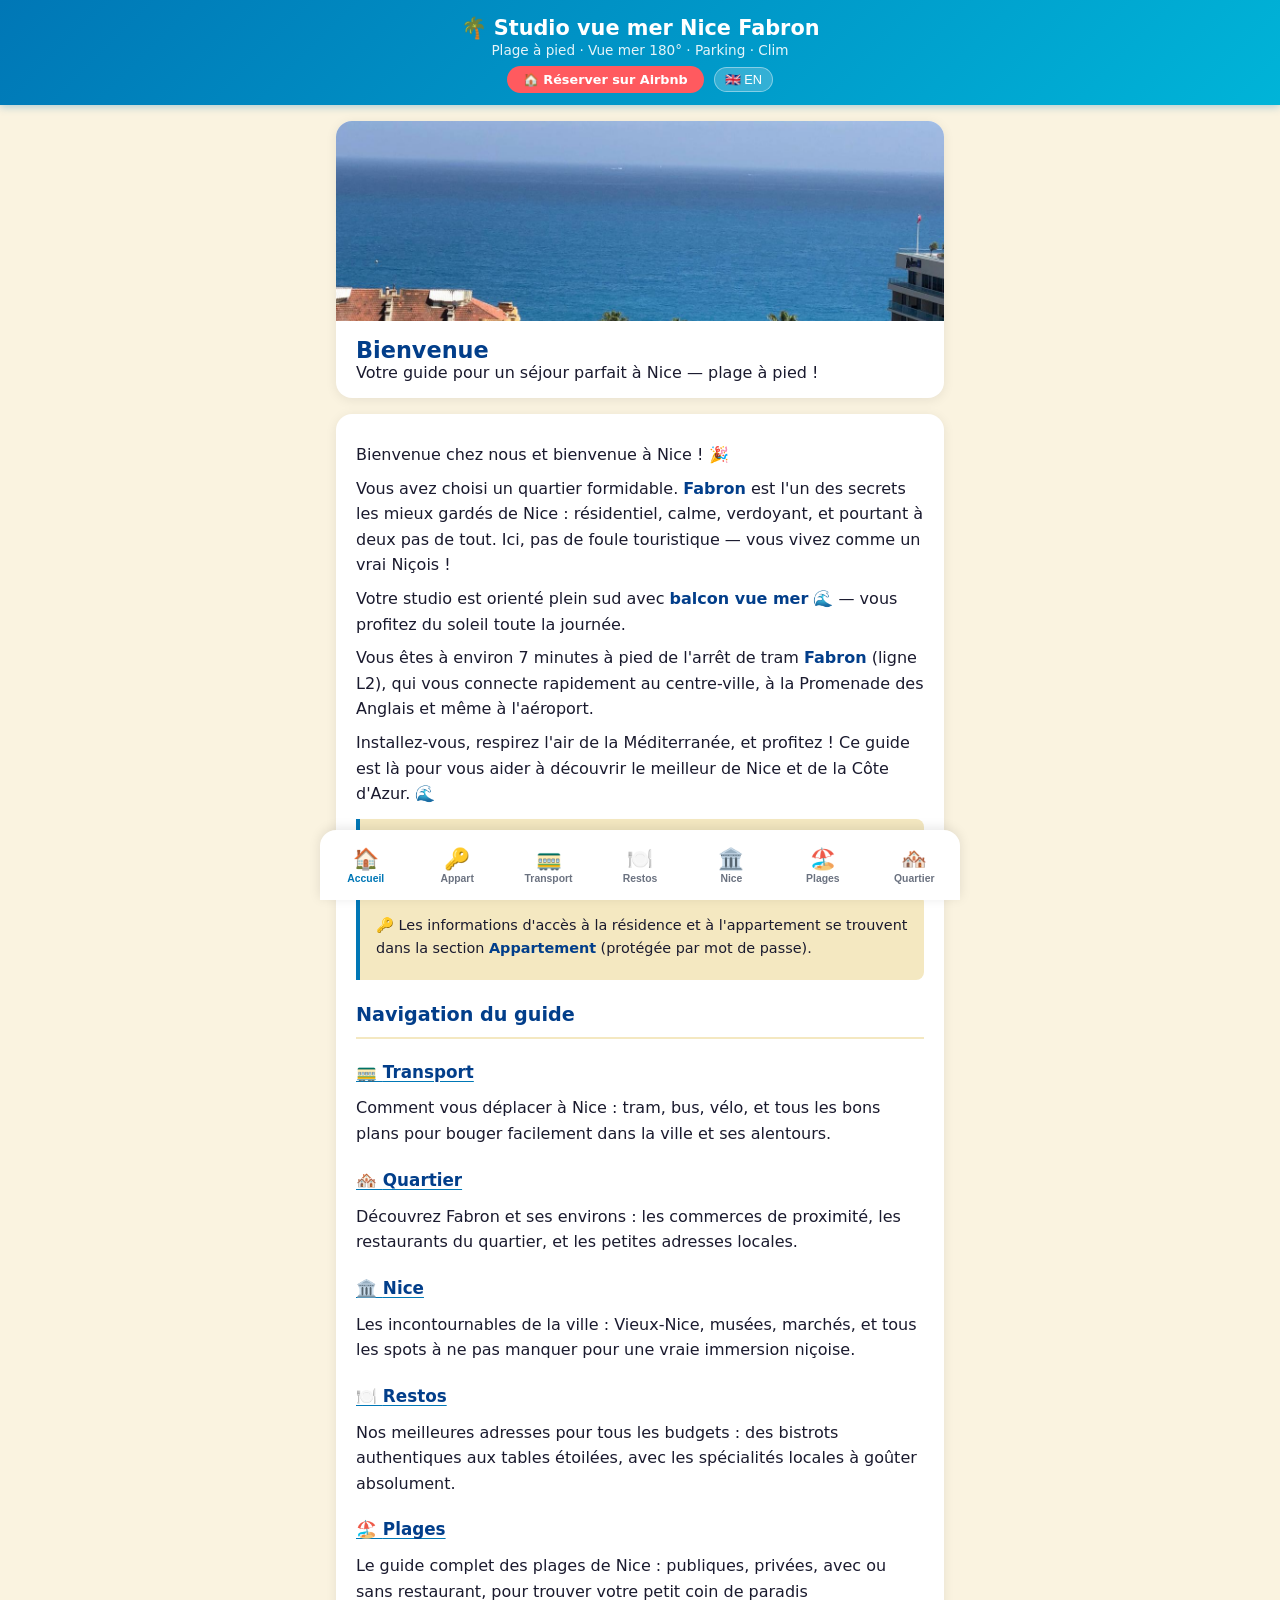
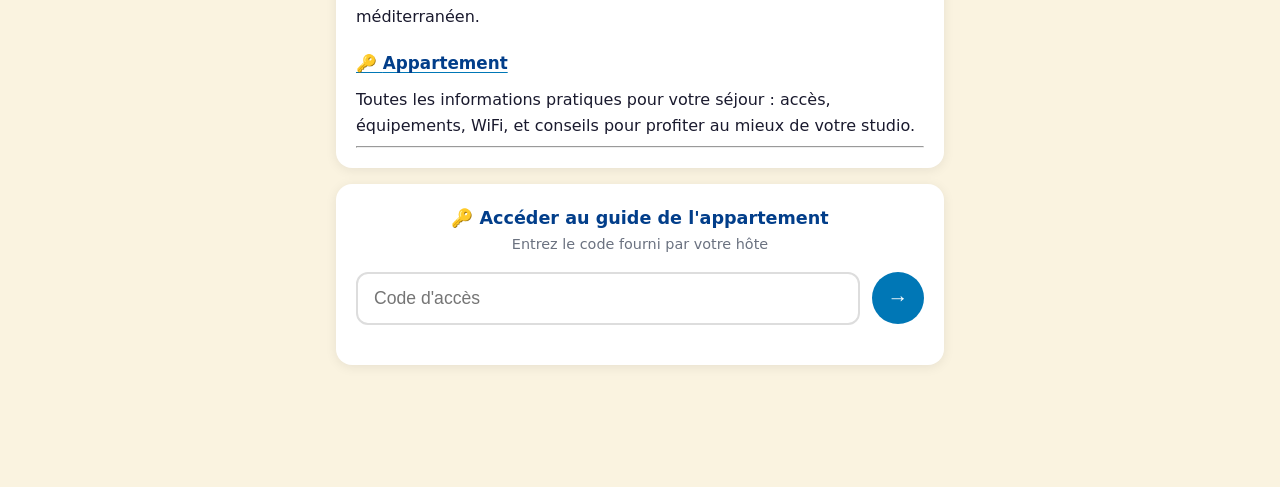
==== commit 80a325bd: "fix: [NOM] → NOËL dans instructions départ (FR/EN/ES)" ====
--- a/index.html
+++ b/index.html
@@ -8,14 +8,13 @@
   <meta name="apple-mobile-web-app-status-bar-style" content="black-translucent">
   <title>Studio vue mer 180° à Nice Fabron — Plage à pied, parking, clim</title>
   <meta name="description" content="Studio tout équipé avec vue mer panoramique 180° à Nice Fabron. Plage à pied, tram L2, parking gratuit, climatisation. Quartier calme, Côte d'Azur.">
-  <meta name="keywords" content="location vacances Nice, studio vue mer, Fabron, plage à pied, Côte d'Azur, vacation rental Nice, sea view apartment, alquiler vacaciones Niza">
+  <meta name="keywords" content="location vacances Nice, studio vue mer, Fabron, plage à pied, Côte d'Azur, vacation rental Nice, sea view apartment">
   <link rel="canonical" href="https://rjullien.github.io/fabron-site/">
   <!-- Open Graph (Facebook, WhatsApp, Telegram) -->
   <meta property="og:title" content="Studio vue mer 180° à Nice Fabron — Plage à pied">
   <meta property="og:description" content="Studio tout équipé avec vue mer panoramique. Plage à pied, tram, parking gratuit, clim. Quartier calme de Fabron, Nice Côte d'Azur.">
   <meta property="og:type" content="website">
   <meta property="og:url" content="https://rjullien.github.io/fabron-site/">
-  <meta property="og:image" content="https://rjullien.github.io/fabron-site/images/vue-mer-balcon.jpg">
   <meta property="og:locale" content="fr_FR">
   <meta property="og:locale:alternate" content="en_US">
   <meta property="og:locale:alternate" content="es_ES">
@@ -24,6 +23,7 @@
   <meta name="twitter:title" content="Studio vue mer 180° à Nice Fabron — Plage à pied">
   <meta name="twitter:description" content="Studio tout équipé, vue mer panoramique, plage à pied. Fabron, Nice Côte d'Azur.">
   <meta name="twitter:image" content="https://rjullien.github.io/fabron-site/images/vue-mer-balcon.jpg">
+  <meta property="og:image" content="https://rjullien.github.io/fabron-site/images/vue-mer-balcon.jpg">
   <!-- Schema.org JSON-LD -->
   <script type="application/ld+json">
   {
@@ -32,7 +32,6 @@
     "name": "Studio vue mer 180° Fabron Nice",
     "description": "Studio tout équipé avec vue mer panoramique 180° à Nice Fabron. Plage à pied, tram L2, parking gratuit, climatisation.",
     "url": "https://rjullien.github.io/fabron-site/",
-    "image": "https://rjullien.github.io/fabron-site/images/vue-mer-balcon.jpg",
     "sameAs": "https://airbnb.com/h/fabron",
     "address": {
       "@type": "PostalAddress",
@@ -65,10 +64,10 @@
 <body>
   <!-- Header -->
   <header class="app-header">
-    <h1 data-fr="🌴 Studio vue mer Nice Fabron" data-en="🌴 Sea View Studio Nice Fabron" data-es="🌴 Estudio vista al mar Niza Fabron">🌴 Studio vue mer Nice Fabron</h1>
-    <p class="subtitle" data-fr="Plage à pied · Vue mer 180° · Parking · Clim" data-en="Beach walking distance · 180° sea view · Parking · AC" data-es="Playa a pie · Vista al mar 180° · Parking · Aire acondicionado">Plage à pied · Vue mer 180° · Parking · Clim</p>
+    <h1>🌴 Studio vue mer Nice Fabron</h1>
+    <p class="subtitle">Plage à pied · Vue mer 180° · Parking · Clim</p>
     <div class="header-actions">
-      <a href="https://airbnb.com/h/fabron" target="_blank" rel="noopener" class="airbnb-btn" data-fr="🏠 Réserver sur Airbnb" data-en="🏠 Book on Airbnb" data-es="🏠 Reservar en Airbnb">🏠 Réserver sur Airbnb</a>
+      <a href="https://airbnb.com/h/fabron" target="_blank" rel="noopener" class="airbnb-btn">🏠 Réserver sur Airbnb</a>
       <button id="lang-toggle" class="lang-btn" onclick="toggleLang()">🇬🇧 EN</button>
     </div>
   </header>
@@ -78,9 +77,9 @@
     <!-- Home -->
     <section id="page-home" class="page active">
       <div class="hero-card">
-        <img src="images/vue-mer-balcon.jpg" alt="Vue mer panoramique depuis le balcon" class="hero-image">
+        <img src="images/vue-mer-balcon.jpg" alt="Vue mer 180° depuis le balcon" class="hero-image" loading="lazy">
         <div class="hero-info">
-          <h2 data-fr="Bienvenue" data-en="Welcome" data-es="Bienvenidos">Bienvenue</h2>
+          <h2 data-fr="Bienvenue" data-en="Welcome" data-es="Bienvenido">Bienvenue</h2>
           <p class="subtitle" data-fr="Votre guide pour un séjour parfait à Nice — plage à pied !" data-en="Your guide for a perfect stay in Nice — beach within walking distance!" data-es="Su guía para una estancia perfecta en Niza — ¡playa a pie!">Votre guide pour un séjour parfait à Nice — plage à pied !</p>
         </div>
       </div>
@@ -88,16 +87,25 @@
       <!-- PIN unlock -->
       <div id="pin-section" class="pin-card">
         <h3 data-fr="🔑 Accéder au guide de l'appartement" data-en="🔑 Access apartment guide" data-es="🔑 Acceder a la guía del apartamento">🔑 Accéder au guide de l'appartement</h3>
-        <p data-fr="Entrez le mot de passe fourni par votre hôte" data-en="Enter the password provided by your host" data-es="Introduzcan la contraseña proporcionada por su anfitrión">Entrez le mot de passe fourni par votre hôte</p>
+        <p data-fr="Entrez le code fourni par votre hôte" data-en="Enter the code provided by your host" data-es="Introduzca el código proporcionado por su anfitrión">Entrez le code fourni par votre hôte</p>
         <div class="pin-input">
-          <input type="password" id="pin-field" class="pin-text" placeholder="Mot de passe" onkeydown="if(event.key==='Enter')pinSubmit()">
+          <input type="password" id="pin-field" class="pin-text" placeholder="Code d'accès" onkeydown="if(event.key==='Enter')pinSubmit()">
           <button class="pin-submit-btn" onclick="pinSubmit()">→</button>
         </div>
-        <p id="pin-error" class="pin-error hidden" data-fr="Mot de passe incorrect" data-en="Incorrect password" data-es="Contraseña incorrecta">Mot de passe incorrect</p>
+        <p id="pin-error" class="pin-error hidden" data-fr="Code incorrect" data-en="Incorrect code" data-es="Código incorrecto">Code incorrect</p>
         <div id="pin-success" class="hidden">
           <p class="pin-ok">✅</p>
         </div>
       </div>
+    </section>
+
+    <!-- Apartment (locked) -->
+    <section id="page-apartment" class="page">
+      <div id="apartment-locked" class="locked-msg">
+        <div class="lock-icon">🔒</div>
+        <p data-fr="Entrez le code sur la page d'accueil pour débloquer" data-en="Enter the code on the home page to unlock" data-es="Introduzca el código en la página de inicio para desbloquear">Entrez le code sur la page d'accueil pour débloquer</p>
+      </div>
+      <div id="apartment-content" class="content-area hidden"></div>
     </section>
 
     <!-- Transports -->
@@ -105,9 +113,9 @@
       <div id="transports-content" class="content-area"></div>
     </section>
 
-    <!-- Quartier -->
-    <section id="page-quartier" class="page">
-      <div id="quartier-content" class="content-area"></div>
+    <!-- Restaurants -->
+    <section id="page-restaurants" class="page">
+      <div id="restaurants-content" class="content-area"></div>
     </section>
 
     <!-- Nice -->
@@ -115,82 +123,54 @@
       <div id="nice-content" class="content-area"></div>
     </section>
 
-    <!-- Événements -->
-    <section id="page-evenements" class="page">
-      <div id="evenements-content" class="content-area"></div>
-    </section>
-
-    <!-- Restaurants -->
-    <section id="page-restaurants" class="page">
-      <div id="restaurants-content" class="content-area"></div>
-    </section>
-
     <!-- Plages -->
     <section id="page-plages" class="page">
       <div id="plages-content" class="content-area"></div>
     </section>
 
-    <!-- Apartment (locked) -->
-    <section id="page-apartment" class="page">
-      <div id="apartment-locked" class="locked-msg">
-        <div class="lock-icon">🔒</div>
-        <p data-fr="Entrez le mot de passe sur la page d'accueil pour débloquer" data-en="Enter password on home page to unlock" data-es="Introduzcan la contraseña en la página de inicio para desbloquear">Entrez le mot de passe sur la page d'accueil pour débloquer</p>
-      </div>
-      <!-- Apartment sub-tabs -->
-      <div id="apt-subtabs" class="apt-subtabs hidden">
-        <button class="apt-tab active" onclick="showAptTab('checkin')" data-apt="checkin">
-          <span data-fr="Check-in / Check-out" data-en="Check-in / Check-out" data-es="Check-in / Check-out">Check-in / Check-out</span>
-        </button>
-        <button class="apt-tab" onclick="showAptTab('description')" data-apt="description">
-          <span data-fr="L'appartement" data-en="The apartment" data-es="El apartamento">L'appartement</span>
-        </button>
-      </div>
-      <div id="apt-checkin" class="apt-section"></div>
-      <div id="apt-description" class="apt-section hidden"></div>
+    <!-- Quartier -->
+    <section id="page-quartier" class="page">
+      <div id="quartier-content" class="content-area"></div>
     </section>
   </main>
 
   <!-- Tab bar -->
   <nav class="tab-bar">
-    <button class="tab active" onclick="showPage('home')" data-page="home">
+    <button class="tab active" onclick="showPage('home')" data-page="home" aria-label="Accueil">
       <span class="tab-icon">🏠</span>
       <span class="tab-label" data-fr="Accueil" data-en="Home" data-es="Inicio">Accueil</span>
     </button>
-    <button class="tab" onclick="showPage('transports')" data-page="transports">
+    <button class="tab" onclick="showPage('apartment')" data-page="apartment" aria-label="Appartement">
+      <span class="tab-icon">🔑</span>
+      <span class="tab-label" data-fr="Appart" data-en="Apt" data-es="Appart">Appart</span>
+    </button>
+    <button class="tab" onclick="showPage('transports')" data-page="transports" aria-label="Transports">
       <span class="tab-icon">🚃</span>
-      <span class="tab-label" data-fr="Transport" data-en="Transport" data-es="Transporte">Transport</span>
+      <span class="tab-label" data-fr="Transport" data-en="Transport">Transport</span>
     </button>
-    <button class="tab" onclick="showPage('quartier')" data-page="quartier">
-      <span class="tab-icon">🏘️</span>
-      <span class="tab-label" data-fr="Quartier" data-en="Area" data-es="Barrio">Quartier</span>
+    <button class="tab" onclick="showPage('restaurants')" data-page="restaurants" aria-label="Restaurants">
+      <span class="tab-icon">🍽️</span>
+      <span class="tab-label" data-fr="Restos" data-en="Dining" data-es="Restos">Restos</span>
     </button>
-    <button class="tab" onclick="showPage('nice')" data-page="nice">
+    <button class="tab" onclick="showPage('nice')" data-page="nice" aria-label="Nice">
       <span class="tab-icon">🏛️</span>
       <span class="tab-label">Nice</span>
     </button>
-    <button class="tab" onclick="showPage('evenements')" data-page="evenements">
-      <span class="tab-icon">🎭</span>
-      <span class="tab-label" data-fr="Sorties" data-en="Events" data-es="Planes">Sorties</span>
-    </button>
-    <button class="tab" onclick="showPage('restaurants')" data-page="restaurants">
-      <span class="tab-icon">🍽️</span>
-      <span class="tab-label" data-fr="Restos" data-en="Dining" data-es="Restos">Restos</span>
-    </button>
-    <button class="tab" onclick="showPage('plages')" data-page="plages">
+    <button class="tab" onclick="showPage('plages')" data-page="plages" aria-label="Plages">
       <span class="tab-icon">🏖️</span>
       <span class="tab-label" data-fr="Plages" data-en="Beaches" data-es="Playas">Plages</span>
     </button>
-    <button class="tab" onclick="showPage('apartment')" data-page="apartment">
-      <span class="tab-icon">🔑</span>
-      <span class="tab-label" data-fr="Appart" data-en="Apt" data-es="Piso">Appart</span>
+    <button class="tab" onclick="showPage('quartier')" data-page="quartier" aria-label="Quartier">
+      <span class="tab-icon">🏘️</span>
+      <span class="tab-label" data-fr="Quartier" data-en="Area" data-es="Barrio">Quartier</span>
     </button>
   </nav>
 
   <script>
-    const ENCRYPTED_PRIVATE = "830NDru8hmG6AsxViL+RtRksfzArwCdSoQvcH1VukMPFKShWMSEgT68uqrI4palDQMOngML4nZDMTEasPOFHBI49aBYNOLZKgWr5nOHFZIi7AVqcXUg+uw3LNTg+/TCPtsRMYyHvBdj/huWW0vWdpehdNUw9v/G8o6wfilrxU1tZ5YU9EmhtmVcYM6xQOLoIrULsP6LhrgXZfxb9D6MdHa/z4GNHvNKl8hGxG0eaZLBXlFisQb7FI4VSXQP/3EmZd9/lIP5jxUI22v7bBh2lJmgG3RrAa7t5VJb260yP82bcBn/kHXq+7lyzLJINOZ9J786yOzOA54cHEfKCY73UFWCvqr4paRVWabLIYJFmhMvQcX82tUP6ivyvv8IPheSrM/cffAbY47342XqrUB7Fzwt1hyc9AjwbG0F8e0qb67TR0KLzPMg0052CG/[base64]/52l3XhL9VRXQAGv1ceVIZIz1yiNXdM1/eQAckfITibaWYfAttuMIFvNrZBioiJ+F59qr2hT/TcYlAr4y3KdgQ24F7FF8L8eGadWufex6rVJp7gRxLVhxnEHnPI0k9ZXyMQfIF84o8yLmatr+EfNCHifFkTCtzTo9twANXZ/abbOce09HYfdwalHLReWkUlnNB4qTgjOIWbNPatge+tdAc4spVliZRqFiolbZb2LL/L1eHFWY0NXKRdY4ZIxqyyNcERufT/0CdvwJ4DQGunsDWKYBQG63amnDlly8JwA3Wp5Vt9JzjEdC5wZCU/+YG6YonQfTyN71mnOkmugNfoPUo6lo07vgrg2jAzcX6qPJepAHXZ7Js3vPZDIOLqA4LCPN1yLM9P4FOCrOW9tUmmzYNgHdONC9mc84sQUSAtdYoKLqZJ/FmrD2UyqvpZXbsKee3WimZdz5E4wDM9UmN3gxM0OZIyqNSsB71alYgayyLlvNEoHd21dCo07LGE1wgvsUOKPswqDozoHIO6AIhgwa9WjEgj1FaCZ6qQbBc5EADwuiZtU80/mLYUqBFU/0RYQxqbi8tOnuEJcQarv/E1ksnQXf5ymlBEUMqeZRiMSoXLjHbSoG032CRZ4zCWWeKLMCpEjW8InzmqZBHpk7VHvvoNpA/bcbJZeBcpQsCu6araD/JGbsjfFpSQfUj0aZbamx7xqon9bj6L3fXqfg8kD201au7odvA7sfyEjficocrIrxh3PfTQwTjTMNkbB8AxyO7MLmJKR2JN9LDNeoCDAhs4AovhZIuBUSC7KZjza2X3NfbZp4UNgX7DJ+AnH6p6EAbvbfuaVF2BKjt4pzRm8OE9uJ7LupBerPz8KGb1+mD8/Nzfv/4HYWJb8AafuZIj2KMJFw+qPJkgfZiqW7P2+ttiOdlWXNkU/JPHyISPQ2Cf0kWKsElrBUyrTmWrH8rdCgpVPY0meDcbB2DkXycE33PzTg0RR5AyDujc3wR79g1J020D57z/eiF+eWMDCdhmKr8HcHcyMHcQ/7OSXUi8upIimvIfy8Wlp3LETWa/dnpoOPRpCJkB0kX981rfO+fjS5zYJnSWAIk8gzYHYV4GAueThjri879Udx0FNQBz6/R74WlFp0BO1z1rDh6cd2U2wJwjIw3LFdqEp7SMQmgqLruRv3AFezt2slhCO8clANT4v6RR7w0GMGHFKmcB++9XtADXirmL9UD0kKXWCmLOfuL+0itbuYr2TWUWBPF8mbb3pArauKkg/L0ZN9H4rRNEI6I7VuWcEK0ClWqE5zKRmih+ukVLjXhfQh1X/HbXaQQcb4iyABv1qnI+c/JC44cJJpw2IzOPdH2vhndF949hGGJlYSjnlBFa8BlqhxUYFYJRzPj12Damv5UcC24sAgTdODes5jM+Up0Jcrgbu5bEHcYhMVOhdcm4xrFYOI5VIt9j6njp5FuYtkBkJPNgD5q7ELl42A8xtr12xlU6tuipbWuWs22yeNK85gTik+DIiMkGXauO5S6rufm/orMPE+0MrDiTh+0sZdD5BBebapVAk4GjVRQCdm8pP9Rhwfh7sBcNhblaKp3qi5QoKcdjPvzWYQstSOO++HLRpixwJMge7AAjwonjXY3SsmEZWJpsQ22l4t25q7Kb+GegrekuUsSBlWYttp3XuVveX5QAU1nYzYO/0wNNZzAPI3jy8yjqTweMhhFJUF6k6851qN81YySV2IUnJXJSTBuhey8cPpLLAMsreLNjH2oIgd+FtvNnJZJspH8PldMZnZ2vPUOdD9r/TMooZSborA1ID87jfJ/jgVoWcsnc4sHAiPEqMua8aTNctJMdVYbJ9H3i+FNHZkBdzWaT4Kfm/w08X2KDF4GoE2lnk1aDT0ZSwUKf7Z1EFVcbWOQ4Mvq6WIKBsfJOmRQW3ULiCVEuwGiMfYjSCIetbqmcR8LdPZ0tFa/sbfEWUG9+sRgEb4+9Qv3tzibf/fbj+roCjyqIZ8LTYPgcmXV8qIprIchBuFYMv0wZYQFNNqAfpgcHvc/UCO6hOxBibqnQstvZrZNftp0GkJScxQlXxtk2GLnWjda3ICVYK+SSQnf0SSXeUdMI6yc1upAqSF5o//[base64]/TUtrJ1/MqDk3yTd04OnDta79lMOF/xf9GbUpGV3rVaEOMqrSX6o/Ksr/zGCXrEge63k3mJUNqW3zblJtAk5Gr8N6qBOP0NSKAknAq4e47UrluAsvhLHaxM7HkbhgF4xISu8nTq39oGPqxf4W5oMB/BNLKtRgejtmghzvsWo3sTSF6xhmFUjxMPeLKmCr14ejmdMOmsa5sO1zx5vzrod2tlgwBhY4jb9qIatGk9jT9mibOkK80Tt0ygAVn4LIft15ql+5VStJ8ZusQZjpBL/[base64]/6jMFDauPJOCl+tZ2sj7Yd8vf0TZuyQECwaCq4Yi+sYDAhRbEpPVFQ5XTBzI1xV+qhK7Bc63wDTTNHSGmVr9Huj2OYU+UR/NwhvTJ1QWRbiM+6GD2aiSZJ8YHuwZRtlWSXfxD01ZRyByj+wbfIbnlr9lmi+Vs1QuaG02LutYVgJd8WDI8MDmVTIYMsSwod2lWQVCdz2qwAVr1VohpbUZuMZYIxpbzxcR+dTB3bSo1jlw6u066nldtSyF+tcKSGgKGsgORNm+urhDzGLNzTlY5/01raUCygGcZvXXEBkF6ci9gVXEqPAWOWN/9sUC104aXsDzQsDk/TGOocQ6ZAUHFrq5paX/GRQ3uipz6NhoRaHnAzI8cskostPvEAJV+2U9GWNJjJIum1LxXV1TXOVE+tkxKAVKU1kuyP6cuUYj0Yv9jd99pKh8hVergOKZypITHiFROW6pEBCXtLkmcfDlaWqhCcje7T/2X7L4qSpjcDg1qS7EX3ljIh9LJt6dE7WEjmeOFJvU4ji5EqTdTFELcb5R0ytdvW6PD+jsaYPBS5uHjTAE2jMgYzuIh3iE4HiWVNJz7/k+eiKxFh4Z8Rq4In0kXpwtOWFpKsXQBwYhQp7Hmerty2HZLS/EM5xTPmP9o908zDgPvD1O6gQbs6byKiXp/B50MCuSp8dX3dObwaCj4klwSnKPFrl1aklw/t1HbKWBTY33G2x5zfsqv3PCMY9ptoPYcnNXJ/F61wonIgywgznJdZaYk0GTCM5zAgxRuJ7t+q66gKCluZw/[base64]/RgikbJ22Ap+p5DXfvQWTan9/9bBiMSZfUae2Sy27LdyUSthohPnxA+Wil/mXrtc44LpgILpEawsoMSZ0c4j0Yuqu0IKNum2nfLmHzmiwHPJeZ8e1J81p7c5B2pF6WdT/U/NbNhnEgQFHR663YsqPryCptme3y94q/8GnFO7aTR+L7dXFWxHS2rMHlt9yNPlOrCI/BuykB/a7389QY8KzvEwA+/qr1PoK+GYARUiuA3Lpdtpufs3e6Iv01mdGLeBiGPC/WfaT5148nbIXkXE0Sq65LatDTuaghar6olTGqmGtkQEhuta3Ro2NZ8xZYaiNF8F6E9+je/3OzsIrwC10SIToKWZfyS1itNcDpPtt9cf0c/XmrCL6c8oDNGMD1+yN8x+vSq5ZCQy8AdpG6vMYJsoOF1/C0dBcuVIhUrBWRzIszf0zvjj4KzVauK4HV8C82cqI8P4RgEnQvl5jhrifBvm4AIiTEqOlCFV4UpWZCivjK8YllgQBDf7ECf2mIuKk2bkOD2qCFxukXuKoX5775DmpTVPq2sF5I/m3eBcaQcUmQFGIVTUNUWA8SgYMDX/ARdSW7hcgzG7zqPHc2T8HE2oN5miNqx8oURwbR7U9C6vFE8w9vg8eEg6Rbgs3G15U4wYxS0YXiMRzNa5LQUrhCGRsN0bLhjzEYPYV+x5/aarDY5qiI+Ay+PGPof9oD59BTVe4HxwF5JxfoOn+lPWcWLZ+xOJ2ewxDWM8eqy2SBxnwHRLis6r8grkQIsO9lY7Julm2+THHKtXqt9pX6doZTsiBcAlx1V+D/7SlyOaeuG8YKvUifdUhgT/v3sBHP1WaZ+Va3VD2WwXo20QDTUheTdy7RW1YB77iVGrPmyx6qtGHI8/b5IWXXQ8GJOo+Mvb/[base64]/Rn0rcfulAR0qZhY1GeKm+jV0eQR3N+7NV1n3FNDga2m/RfouUFK2hnxlDVaw9EH1B/ISV+4REFUdNeNFk0kWNu3Q1EvYMySujQaOtdssawVOAT4wS/D4tOJvxP7KnN5HtPLjnXpsXrhnmhQ2TpJ08Dom1baUQXjL7/W83E8cLErXDNz5s+HzBgY0VBECkZosDNVlRS3eB+WFIZQxPNf+Ay2x0205Gw5uwKYDD9eFhJbXu2PGtcFmsx7/+tra7qK1B5ngTWBR10a13QnuBqcaAdPz2KA+2cDpzo8FiFHncPjfKR4f6wQ7zA3ghp8MWjb09GF3d5PwHqRqph7e7BXbjV9R997QaH/RjUJ5Uen9xrPwxGyKlfORFuSC684SvDiCd7sROrYc0D+lYqNEoFm8R4e445vvlOIqelh55qRtjJa1E+UPgh0E9UP5JwemniGw52NejpIE+2kCD+ZFowmOtsUdYaUe/sXMfLF8xzyCxuuHLW2au/Zn8xqg3iQH1ABxpVjFE/V5cCvamGbeve2Chr50rql/ANtWUYUpFI9pIpwY9IFReOxP1AtvJTMvdz0k0IHjcRm50gigTgrDBx6WPbqHHdcTJ7p0NZiKAarSrrpsULEviZK9bo9B5/rsPsS/Rc50PphiuokmbJEwUhhrlqwthIdNRjr6CFkVZDspUkgT+21/MxzEc/Sjbk1eCvuTmbIuaB8Sc6jt+DCR2t9U+msmE5ywf08raLoToZLYWKOhP6RqLg8o+keaf7U1xdTx+M/nMzLDWytVbSv9NfWtpFg7pklkSeP5gQUDem9sdqkDtbyTGBHfOYiien+MtAowcLx25LB0TO6s4YqmNhidQvrCh6X4m3iZ1LrM5e4t+eAzFNRXohij+FYHF/p6p45EIwxqFnGOfNfDx4OR6W/aDj6S/xEyf8zqv2TCe33Aw21bx/0GUoApcE6O8KFnebtqzrBgob5RheoUk501DzJWW4qn6CgzKKXeRD9eJWd+gY8ls7xdVluqpNRfxAMCfFW+9dONKGI5es0V954yi8zY+MgHEkvOsoMgy+k7gXV/hDTDmldU4/O828r2G78tjODHThs5/9l0Q+LIu9wHFujaL5LoErqarlCgmWeuQ8QM09TKJM59I3xex8CtdwfvCEA6REtyt7kbNtOELryF/Dcqs/[base64]/YCbuF/GUPRya+U1U4AHassGWcYfrGJHaX47YRd4N+/L7M4moe6ntS0R9HTT1s8Z+wwWGzR/cQ7wrVIRf8aRTP9b0jUxNYqeOQX/JJGaKqetwzjvgZlsR0szDBvL9f+dbNE3ou3PxuejgHLts4H4Q0KLQfSLxLYdnFP3x1yok1QB0o8N3Nw4zpzCj9HM8PgwDi9C1mY1tSZHu7883BZ2wYTM6Ehxas1NHn8sbMyDx91bLd+GQRzZT9J9HJiPkRWIpf3mFlc8QBwCEJcoW/2261w/G/vtLHKZftBPuvG7is1LEiaCPUErUUjwQ6nY1yWvHR7oxS6lXTeI+aWF8wSNWM+O0iwHKq+dCl4ji/h5D6dCya5Mcou/t3uc+2lZ9UqT+t9TwUsc661db82NY00+J03SGYND2snoUGVX8luPU6X/26UpiNwtxzKcRULLEGD0WOu0S3LpUCWuFzBf8dydlCZTUOmOUHA0nUVq/huwoXNSFm6Be9jiFjY+YQ2f63UNorTTEWnbQ1FzVeq//q1eOxKzsa9l8jMOvftNLaXdDyzLf2sqBV1bRn78PngvtrbjyZQgGN4l17nP3p/3s3wxmBzGtrV3DVaMo7pGA5Vc5K3N/UEZwwfacqywGywCFG3OHkvPTRwCV0b1fWDSKHcBhpFCUh4nB9PRRszO52I//slleFZSUWxbIOIC3qDSpHjIdYvyHSBz4lqGDO5E2FXF50nRg67IH4ezUHqtFTFXvIbUn8B2eN9kIPWKR2OeguwtfEcQaOIMJYwFqTxprXz/t8XNelpgRaX+R0BpqIL8Zyhy27dt0kdHayoxdHt1DswqpKh//5K7CFQ3Zy88BAoypm7/tHdWGKYRzPGoN6FKs5SmBLXSBxV/Ah5yPAYM+9kYuzab5+GS/+prxq4FKqg1Ty+8vXRvnJzUUmeZzQD6eeIIvJMvdd/UEfq5JRsmipl7cs/9Z1UBoiI5TAmIpdDHm6LJHDsuV+vypV0IHrkAFuxTvPOSrNLXXGRXPiNErj9M79FNrosvZ+Auo0cotVpXIb61nWy41w0wjKlZClYrTmHRO88CnzY18WD6KbwwdzECM2Wmeivmq/iLc5PPr6OpUeYEzp8iotl66hA/Q2ABCmpt/SV9PrFSI+yniuGak+QzTaBzBXBrmitxpzq9QzuWFQpXjm/ljDUsus2XzCsL14vPV+9nI245L/qIBe5QYEi0UbjkA0OJR4D1ROwvDw50y3Psdo+9kQJ5gQMOeChNz2j452JScmdRvkzKNvYieT1fBvYStl8yKuyknYmK4cn/rpoJean2SzaxGVFPQR+bV/qc5Myp/kYQ4dQS2YxZ+1fgSyCeqPeQFvZMsmTyGNbcWWhxNcPYJM2PsyYOwRqa87tSYWA6UGin8lwbuP1RXo4QB43QZ781NUI6HsUpXlxa8azIy+3vZFUDjHrhlT86+n+HVU1vfiLz3XynQv77S//aOYhZWjg6ZEkc5CFlR4enifdNOss7q4tPEFMzG4I2Q/x3PkWqhz+axSfBO+Y7QHdtoVMemjOhbzYC8X6sFYl7t1X7Djo2U6e9UXh1YPAEyiTDavY3/S/fRUUIWADMJLwEq5kEVEfu89Ly/ys8L3UmEJLcxhcQcG2cnJBne03WDUp9ywZxxK9RqwFFt+s8Ml9UHz2zGl0XgWjfFi8ti+aPLOGo2A7k9BuQp+3SoTGVxFT9d09fyURoM8t6J8ZeOfixSsynqt5r9YNK2CgN8hJ4J3glHRUGs88jnc7kBS+fDUHWChSJpmRmgBgAg5GXS+G6ILPuGwiBC0bp/Y1jfRP6D56+8063YbHz03acdYWIR8BXTFpj9zg4zEluhm0aFscGziKaOHLsG6bVbY7Iw9Q6CzYWRm9dGZoIIMsi1MRHzxtAA7fsryd82zPK89/hkOk9+rXA9+w6FErLT2uTE9g01RavTHIJM/6ilC7Fnm44nNCRjl/4QuBdy/SCT26me6sNj1lEm9KU6vu45I3eioVxX0a7PS5gbrcnDAxJOT563wJl0hszLZXXeO6Vui2FLObWn0j/C51UfBcDYV+5nWgXs6Fsp8P57ibUEkIQ6diu8peVoVSugc6LkUhzZRjm2WDjZBeIoI5Tke5TWaZsqeX2AGqFUlrOTRrKRA9+LHaLpUtzgzlZjTgOtNTzw4K9Wj5Z2HbDVMN/OzXRVWm4GVd8EzFZ80g7YZ4BC3oGOZlyUIQYL3bhLvXVgZitZmpPDnDToYsOM3KDma5DsyxzAvNl6J/QocUfdfd6eWdNde5OP373I9Dp36U3mNJmFvyNqnA0WgZC9D2LVqPaxz7GYQsGs76ftuXpphcYFHutvQVek+XPwp65ycvzdQ3YoKDShgvDHW/3mGuRM0T56Fa658yVkORRlciVPyMh68PHfM6vfH6DBB0ySZM3g8jyRisTm8U+WxakzvX1dboOct9e8n/dYu5YNx6kJMbMJIhwJFWr6j8BgXk2DPkfATteaqG/k8DfuQ/QAiryfprSU4bwAN+gY2br/x0fPXFrYfOvI1V/Whn4vNuZfIfIeEyNuuUt98DpwS4Oz8ggN8uZOFsCprny8F3kRhG62NOI+EWZZunPrL3ttX6OXlg3AnloW3QtPGhk2eQJE8qdlY7yjQeZKqAqI6/fmBbRa751BckHWdrQMRYJRfWn5qTJ6To6DYaJMahDXp8vJ2G4Iq7RTtJmd7xO9P1i2ibop/pgchrzHpiyLWym7qESj5W4oVGA3DKnCmt24BJzIfPzGhxG0vLHynqRCz5SJmHvXDGV0Q5Qi3SH/HoUt1DXz7IYt5QIixiCKO9nt+YMAHA3eY3kroqsvPKdinf46hFz7XggWp6abDHLI8FrPIRMLgiYFaj05+CJKbOSgIsTfVrk4JHYga5j6R/zn4r3fDH97Scq4l/CqwsHkfE/YopA0jzVqVJLxs07yoAMTFdrqCMJpEcytuqL2JjOENkJgiQe6rQTr8ahAnek3Wat/ro3yxrGVXC/aUX/LeGW4FGPZq1ZoUh+ltDbyfLQi0TDf4T1dnRxkh/sxeLNd89y1yKsPX9tfO/rf4uFNXn+BDldq66nHphAgyG+uP2TmbQSEeb589Tj/N9fq111oLPPMxu1EBmuQM8+0IQAjyL0X2cmuA2K1zBl2D7ZSe4xWuSQOYM4uiP5lDaYLTYMS/MbNSEnewwIJGYRCZ6P987vTcB+RSFc+GX0tykZcNGfxu38iNFIA4XE4s53WFzWXolMWpJWp3uTRIAVG3XBjhXgHGuboKOLc5+j3L/VLzfBOvF7NdGzZxJkUu04dY52JzegOQCbU5mieiv9KeXWnlu8yi161SPJNfIq/DOwjAo7z/uwEpdk7ihuSC1zaSh86w1QmRu0uP+LwT/shHJR5NIYHkR5Mrbgb1f1aMBCpzk8+u4DVkM0njsv5z5pBox9PEDYhV2fCDsA5E0tIOPwQ/aMA9XV2X0sPffArEG6ZJj9cnUXs6dGhWHR/y9RdV6/T/QSYnlvQg+3K9mextkJLfaVka2HAzET/9eCjygIQ9kBEwliDlxVF6xoA64vv0jRab8H2ishPU7HvyX/T+JpuzGZgmWaPeF96MbB7Dxc0Xq07RZv8QmYDsAeuJmr4CK6I3kM4hTfEtkQXlJ3lDU+lqH0W7Jy0+FedZErYYAH2hP5BIz86oKcpv1y8SrrKdV7QtZNnI8xip0+f3Te3F+EMBI7NbFKzx84qEwAOkAt+RiK/SO3itkq9gmkQAhefkNkatHZgOakmGwZkyVqTtRed5186mhX0LHLEws+eJvLRRrd79gmVLuBJY0rPoPX8kAfAiGFvZBnacTmRInzdYp9uCXb8KEDwwtTKDCaN+FknvEnQ76SJ7KBGaW3365OBBCIqudVolMzTNP/RvshnPcIzodPi0bcQOzjVEXsiJYcn/iya8PDtWsXlWAkQUx2D21O/d5JEwDcKv/GkcuzL80Gl5tlABhyyVmztFnd34vkS24jFnZDeOR4CfuDkcLCv9Ko6J+r519veILbB4aTzX/a7BSqm8vilzpbC04G07qQH2cnHUcbVzKCUGuSOVeeRRIkxIWgrv+Dx6qIqTxkWstLWhY7KXspvNOJyJC2OWUEDz2YsvANAzKtTS5THuSo6oKTOweiOIskGTbSLW/[base64]/bR5RKq6qFiPkrvdSFI4LNhF1Z1ASTfTaw/MRGdi4JE8vH/wyON9lwR0bBcfrEB5aFzsE86Jdrl+fAqc5ra7gY7WHzrhi1Ott8uGeSX5VnpCttMPYRg8Chhn8T7HylFAqEucrIsbQ4xER3iCpZdEo3z7mLBhvtGQHsTtbLGjzEStulQsgtlLvOxhdutX/sy4v4XMtOnWEC1SY3LxT35qfIkmd0DlvKhMnhRIGc4A4Ty4C1MwguyvTaBv9Zp8Q8y6SFcpQy1fcs7+Q43MmzC10LeccfV5FWdRUl3kIJWZsOcsb7Q1XseV/JpLQZIlQ/[base64]/QO9CXyadcgC5DZAvnZwz728CiWFCWh5WlS5UeNxnTkaiFuMbKlUUOedtMW6dVZH003fhHuL5efVpkqG7km8dxkHvXVl5fu6CSWQ6pJPGPNc3LL79PelZBaDZy/4dJdlgmZeEwo/pPt9o0GHbzoKeU3qAxl7+CGMyYZd8OGgGnyGOUTdHastTjWUPiNG7Wn/PACv7jCm8gIhR515u2jxQXbOBJ7jMB4oS8V1kXtG9BXDhlU7dn/IEx7hWFbeUIo7Ml/Fkl3PqyWkLO6XpB7i9Ys+IeOp3R1fo9yOfhGP0eFgsQd0JbeaSs374WBUl5jrc213tO/RG/w3uaoMnsF5iVf9CzQqeqsetQVWZwXZCnqufPO3duXumVqB3J/SafwMrC4NrgNZtP8IOyGvbZM4SgAjomzkuPzxcTK7QhJ0FSmBC2qlSf3uZqGdYUDHdcg9YGdmfjBa6uv1Vqc3Xay7GXRrShDJMeNOAtFj5KV8o6S2oCQEOCzw/bveI8opxT90avB6DDA+27gbjjpp87DhISMU61piuNxdoT7o5oh7taodtgkIX1huEv8O4qZxVKDO1piuknul57syba5DVkbXkGcnHPgvZuOa5f1jmt0PFIFq/L4iJ/6KTNWlu1HU4eVRPpL7zGFUs/vQ0uelwlSyugZNmZIw4iGDY6yyL8WmUiyjcM55UzOeJvmkoznpxQn9zMeOg45XMAki474Kx0KZdF0T28MIDwtCqSBoOIUnWwx23Vpl1nTPfizUtWd68YGHd9g0IE/oQrpTqsTQHUE/QaIJtgRcJT838wHDw2FLBBks/VTFet+f5AWkoHkpoW0Z6zHCFP5CjB20I3YWZTXib6q7GeMCsKe91Oh42qspxHtIDAn4RdSWmRifEKJaJynSbqfK3Oc23JjqPsREDh9aQPNfgaWGtmDexogftqAnBBPverYbX/[base64]/TV2m9VDiJjlKV3MI9oLimc6nkG8M8FCC0iovFbFVN03x9kJR7hyP6snRppVLcATirIbDeFiOQSO6QN0GW+ZOZ2W1CnvNdWfLIQBfiRO4rkugFD7Xoz8Rrxyvc4dXarP4BGh/[base64]/vcYUqC5sXtq4DSsxQchvbY3EI5mj7oz0b3Qys7h1fSrqOBRNfaY6sCd2/TffsNOy7HVr9fh7T3rm+v3CRek8o2L+n5aaMD7CZm1/3jJ+7Sd5PFke1aBXJUFDi0qZVxVm1U6iHZbR+oaxhojZIPLJv4fBNQhg5Jxq10mk19gJzxsm0cOp02YDdo/G7hlV4GpdWyVbIwII8bam1+gf56sHjUliZeAPvZ2ZvbwxOR+RHgH/j6JO9DnZfkQg9AzEfT97pEctUxMvNzqPEQDd8CzrEp7Hp2dlziEECDKAksRdPSdyzsubMCx2PNXBZUFn/aNs5sf8ejatVkJs6zkjDfjgnY9KvfYqTkY+LIi4XnCSJDFn4M8WozzPn7wwX1D6mQ27IMpp4zNOLBeLAMGVMCG0LSjTTFlXPUrHm+xtQ+1jcd3Yr3jGpGgYMry94B2O1lzPwCauJTClLPrReX1O4t8X/G1S9MuapLkbFqhwrj4fXmxKqCDlFYxzJzgPBYKzgImVrxcjNwn+wGETr++oeLUONAsysdEBuE6o+ZmgxNKoDPZnct1RAoQMDiGm1Q7IzYAXnN/3nXpwQAsxYHZ+DysTXOpWgYjWVP6zJavFZWXsRkbprnzjJ/AkAecWRzJjBxlHLmfCwKYOHcCOYNEaOxVEiN/gK24vE7fH6R45BJNdKMFVDftU5Q6XLh9vIs/EdpO/qp1m2gzTm0spyihtx6xwgUElC1y9C8PV0jOWRZJkPbpwyIlRcC70Vhb1uUGW0f+d6vM3vXtR6al0vGY82gU4UE9iYtY9ofRD6fZnm67FwuysXJr6OLvEPn6MGc0kQ9k9qk/AM11vQrsrRQVDzdcu51I5IK7n5BHNYZxs0QdLOBRMC4Xvt5RvxLQrnRFc18uozQ3jc8irNIrvIf4l5zYIl2TX8yQ8wlD15aZ2dDQiNQEjFQGY73NZ476pdfUQIkjuj+l28G5FbrshkFTu7I8CDUJcZST4/[base64]/dVaU7QqEqDiycD1zO6BK+3AFdN8spu3id7QbJBe8nqundIrS/[base64]/D31YpN3c9yh3m9O6k/ooeSCa0iUU2LEZO65DP5NY+fKSa9v1XXqvirBYHsCI12tBrY01uqx2o4IgfhHlFw5uqNlXrAdrgjDjetBYGkX9oNSSAMySr4ICAbEVIEQyvxI1+ayIN4ExApFZYWGIVQG7bTH177PGDGG6PMYfGs91+/hRVhPgIz17mYbREq7LGKpzYT1RS5XmCMgP7y2SIYIEihYj1ojieBGnR3HCAmN12ZoD9v+C6MbxWnyo6gkM14HTuxuCx4aqHlCzmREsh7pDKoBpQo/whaqvDsYRlogQVygul5EwcEW24AT7ZHEf56La3EFyvtKH9OfbQ7vhCkXUMWolp+quuhsQxF7rsmSmntXAj6hIGNqki+OzJEaVUv3lpoYBJA6MOgBYuTExDzK1DFdciTe2D3kXZRurJNJufgtcODHFDAFcIR/jCwMfwghMRNoPZpjcVQgMD4F6TRkBG80eSaXp9LzFGJ8VRpHCMxjbdn+mt6zfdTl90cnq7kK8Q2/eM5571DqimYzJI65bIkSQAWR7SrbX4b1Bt0TqWiSPiunTKf81cEsO4jx2BmgjrSYvWJPMufIH05XJrmu8gM7BDlO7c5w1mz6bO92T4rn9NcgmQsdVCXictM28FFwN4XYcP0td4kJFesjmW6fyiOZO/R+nYDhv4e/iOoBcL8h3CblHJqduMJyGbxnz22/3vjSxL0ibKxHGWAT1nCf93SPK2YEBwuV8S7w/0fg54FOv4x3GUgwe/lPZjBCREgIlWT59RDRbxXBA+HTqkejq5qrbxdVLFEa9rnWcMrnysc3c525cvU45xwB499Du+D5k7DRoCdWiX8gHxl0xdTkoFraZ8o/PRD5aLOEZfG58TwXGAiO/tvQdoo7kCB5/wSpANfwfxTuGoed+bWb/8/0SukE+qU5C7v9dfQ/rpaJyF7wyre2ACnd1ilWAdv3T3Kx/OMr0fnbWnghrk1naqD3PUUwqWxmvvSnJbvDsH2hh/k8ISrqBfYMX34bh7drVDK4nrh+vaosV3lDDm1X0G9EaL1+tnLknahpKCtqjw9hpNjB+295oCYad1WUB1O3wb+Ezcil0UOVbEhtEMqcNyVpoOsxbAdvc8weGGbf84D86mL7P4d01VU4+lvURTt/5Dh/[base64]/eubYrci1a1v5NYOIzRJBcrDIrkm0/7I4DqGYwI3kVkgpInUamnW/IIvvFNhIry8G84ACDg2cRoguiEaRkARxQuljXY66hOZhIGGHP5dzRWDH3bWojuMZpMcnu2UF32Efb0p/RLl6T/0G9Fx5bv2ELLeBE9sZqgMYKH9hM9qIrkWoYVfKLImB6a4zNuOjlmvA20TPqiFZzoMrg6ZxxiGhftT2IEwX0I3Y9s4chUN5gLkii5Yd+M4jNP/IDX+Kh6YU+RqF8DWDSfgmcJ22YEF8ir1re4MFOhtp/pPNaB+aCC/rJaOkaeLTsB55UZKrELVL7ow7yMTOsB0yepBWjqaCpZyk9N8j10tVLRMLr3AlqmCiBPzPxuaGk00pFAKLj61VD1BdVncpd6PfQMF6YMM8eLEmotOhBeQgUxUGteg8TpLubkDZ/[base64]/v2O5BA0MTd8pI4jxDcLpueerJXfoVotuo3D1qBK/z0Jz2xXaE2FxQZ3rKssBXiSMh9tPrk7TwAOO1u1RPzT6EbtfgHe0v6AXeFNMqGygDTghX3+BcdsRoLX8t5FadL6wvORAY75KraqhkLYYmeqcGSvoYJd/fh/HlvYlfqqI5F7nI0O8zgWKG033jJrp+AuwwD0B/AG3raebKWS0G1BYfO8qDwy0LPKZDoykwf6Qwsw3cajr6C7rp/SojTfmUwriUGFxDqoX47V0LHbPgyhqlCQTRrOKarZ/c4sX7mdFO8QY546z2JWC9EAVEvOftj1RuMmyNYFdoMu4ysZ5D9vvl/Z5HrgrXMtVhOyGmQzW/64iGSaR54lpaecqxUdBfuusbCFdRunvwwp5be6S+wDtoI1bLygTszk7+UeDEptIGvNbn2m/Y13jS//o3CfZiRPk9cCiIB5eXmwPFjt15HIXB0qFojXGsrxNZMcxx9ESDldYQOsj78oGCXf3v19T+X24I00sVHvUk0QNd1yVu5BWI0MiPkOp2rWk0eLqfgVnnX9FHQL+oNY7/+Ya1s8WFt0k4ztpRzgjzx965UJ1nozxdCF04VzWTjBtR5fzaYAha8Ad4BpHwDCdOg6v6emGXFaLHKjqkMtTzOk6wWP0ziR7ZrfiLgDohEftlVSVwbxMjRYUWdrIPE5hP47GBMtkmXanvpcnzbeE+ugdDKajkBdTk0rsNC5UBiyXG/mTp4PeNRvlTfcqYSph6SofrWkeTfVZjphhbuikTXzLvdTbipY/UDZXPDTX94CaSm+8PI4fYX2aE4HhN6vObDWhMDaKApjJHyVcJtVFykuMyYRbhhNFxm30CNsvbrDmvMlowJ+sL0VF/0VdWOlgIDf5lUQpi97ZWeiBiDESimp+oaul1MnIbSAh7PAPcezg6wlO/UIGufvezVCnal/tGiWMATXgu9xtsme1JKdcBeC/CUxk7XOVGfU3Vj20LZofgegHmZa2Byn+YEeZHGmS9zgvMPz76J3SeMptrJAy3zV17uYSvYGgnvuzLmEVRzgsyWFLwUFLKQqBMh5HIY4M/pg4tR9YWknp2sm2JiT76WVtWA3cww/aIdbSt55WVxwGVBPLYOIk6jJ86KZPqYSKvlNzCNmK/6n0y7q7GAFBaqYoVHgC0yOy0IHqOzkDAA/qdCJnwG0aa7JbMY1TN8jp/W9HeutNGYKp6nKXr91Sdu39Ycwk8QIEadN4AT4kl5MDWy3sDCtfFABNvDW1qgMppjMij4COuPADTKEjTwHeCc7b3Kf+QUO8rJ2XlPPo9Uyr7QH1ZHL+xJjVq4UU55kcKd0N/vtqATchCvzcMxMum9yZgAeoNw8QJIYxPrvKoVHtRDnVEiJFj8t9QAp4BCAMj2hW3nACqIqtSaMT2hsSDJobfB6flKaZP8ktXbvqNr7FKJBHHIVtojtSQcqQkBVrvHaYkrOTtyVvufHooZLjPaXHaL4AtrIe5hJhWxjhaCAT/kn4Vn0geCUtJoXZ7xTfPHRcsJudWOJUgDP6t6UDFbtuXgVeBNs+3Py8/MiH9X+D5ry2Vpc61Xm0w+0hDcctDDwnuikP7WXXbDyWS1mQoZpOUMegZV3Xksu46J01xjBkf4gYXHknxPBdlvKNHAbYS+WLnMEq+Y0SAz9cPE9J3pHrcFHNpbYicDAuHDPMBtJNOxVt8dv+Lim/[base64]/H5p6bdiqDmJQVm/HZotkTDu77QO0dVFetpmFgm5SVAODkna+rziQF2JTy3pHCYErOwukUXJx0FkZcil+DykZn4D6IowA/+90i75abVK02dTJMYHjKr3NHNFzgoU401Kcyt57zxnP7f8uD5VAv/fe8Yp9zNsYat7rJ4ICoDngCqoGqxocsvM5Fo/DmjSYnfIUmnceskcB2yspGdmLHh0eke6ryvPs3lNlgcTfsODs/[base64]/umCfNsLwScivgvZluTboX+s72hZuVNuA8rxCyQdX1PVjL7CLPJefIqJjC0csG+/jFqUSzHsk6lGo1Mi8WWC2JgnSYeOj2G4fkT6UQpLDTNjw0OpsJsMtjTYvQsNFwMQ7rYvc/EviV+IWYt3T9IKLxWlnqc/dlEnkxy/ive6bM72dK7xdYX1hFE42oMobQ020WtVg4a4vD3hjRh5UDtyCaRWdbk/Ire2ADVaSRryEljfQfOHP49arbiX5VOGa9LpU4OKnCfsJNU5u8nahJtkt7Lp2btSw6SzOfMsfEHAk9yDEe7eNClPQHCFq1/[base64]/JwhQqSYQDkr9K2Hb+AANzXOyUl0y4iaj2oDqfLkN8h7diFPs8x57CfuGgk9Ir2SMxEdZNx13VDnWy+Q0CiLfmC0NwJ5lGVo5Jz1B1T2LsufonETZ7Rx9zMtYDFJr7M9Jqb/YY0enqDVftwdohkPkMjm4gO/DkrmzqKOFN/HL01u3K0gshuC2dyTMB42dmd768r0IZl6y7lHrwqKg1ewCd/Iqqbm2xhDrmhOPq10iEWi8Omz3ArpeftrbLjoEhbgnwrzGM8I0ApCNPOb0kOLy9tQVloLNUF/cUOz7A/qpqcjODtMn9jTCZT2zjR2boW3caiGN2UKpMNtNQm1omzMoqBvVcmhc90NBnVk3OEEnMieWeiza/4Bzt5W8eCC8nxhRgQAx+TyWL3wij93h+UFou1AFgq0T2Amn3kcn+a6nhxVqzZ79JVkFMVfkUzam6BJ6HqHkK/UqsvmhZLRFtZS+/trx9W8htD4Q5x+ojlj7YhuL6dNfq965nW6vRc5oHjMLS69gSD0Zs/PhhQZfVHfY1SlzFJ75r1WHW+nlwIel4SxH+/SbYUJNBycUv24EsT06Nmen/eglVvlX5P/iN/ZDYOiwtqilOHVkhBvAV+cR52YTX1oeHCDxe+hXjH7YRf0V7Iqi1j7W2xjU8a2Bz+V06Fw+sNYw33c9v1+gKcBOoPEYggglD2RYP438JJcViLGzbzcPeKFSsvpnBYAZkrfuhAOBQ+N9Gdaoz5G4R9UMUfh8bFSjq7zovYxZhUKSFf44yY1tNtaJd3/J3YeapQP8TKMth3jzeiYu4T+r3IOvK5ePLZkgyj0bewmz7XcXy1l75fUObngB4xZNJIlzXWigAZ0AdfKOVhkYNxHGPheMTBjRYYMHgf/BgEgqCWJdy3mYW9DN5Dw0/nVhIzkUZkwf6P2hS0UmvZ7J3Kwzpr5COQmZbjgUMKJCJHyYL6xgz3771s2olK8rXuB+7CWW0FqWRDGUG5nWFI33GvMrf7k+LxvAVMm8KFZYOQilaqjUNZAVJLKRbhX+OKOKXmoQOIZM3H2P26kc9+p9zKq++4Mb/w2ZHor8OzfS5XooB8Ud3j+TL7cErcmwaT0bIpXFyfzcwqZTlHPjmuCfhrWmI+pdvW9XoCjmT0Bj/BB+7CDZNZf47RIIqhk5eMigZZuXEjS2kguL1K7zQeU+FicgyTx/tWNYyGiu9H1zOR3DOlf2t12KVoP+0DK7F6sUG6DfSDJxpVSvQOuTBC2CrvccZxL+fKewJZ6AiILJgP8U737qK1wOllxSG2Fe0v1Bm1D2N+f2GA3I63T2hi8qve6KH6y18Y+cbvNbpU9S6KJl/K12rgt7FVl6L/[base64]/0hgwQJKKqI6UxNL4LL7IhB3vKlvs/[base64]/nV3oFwr03092A/7USWRtUwy8CSdTRDvnPuXc/011F+XthCaAnbsjn6SSH2ovZErtDg29gleM5qagqOj8Y8PS140mFeXdcNu+zeAdt6S9Z+v8viQxYyX8yLn8Nlh2g8h/aLUNQDB6Ph4oWBXLs6oC6EWEuMm5TUYh3MRjfBJDrEwfWmPop0jqD8P00/J1THcGxnJUUrFqYWbAUMUOEc7cV6/ghMixm/KuN4/L8Ca7e3Msu1sbD0miuUs2QCI90YOWfNZ5ZsvP0VhaBp28pGzK0RU/DfItQiM/Fur2907PC0BzNAF1qkEoiivgZjtfPzzOG6BO/jovlAxHpaEiW/VvauN2htzJQoZqLhohTGm5o/h7HRiEAQzBk/tdcmEqQMhfi5BR7PdjhApcOdfStFgouQt1K1ZGSgErbmTel3pLQEBJwhNaCR2JbGgyGNS/ymiLyPnu7Bz0e6kwy0tOK6Hcho7O9+Q8V629zRbsISrs2e+XoKe3t9UyFskPR2x18rsQRaELpDE1A3XGVmZ2njA3ruUo8XpgSEmuOit3mXsuaoLUAjWO06NKwj+tYwFxwCBW0DLSo1YNmWSVug/xlJOI5NWj8Agbe+RXZnigkOHD1KZGDZ+UeLIlo6QaY0ukFn3J/f25O74LFnlOH4g6y0YEqbwXVRhUyPlgKu6BOs7cAhQVrWiFs/sfVRz5NJhUbdP47Z8EWRN23UWu1N/pf6x8CLd2IuLmn5zxcuUyG55TDu0qktB3CR0IX2Z1X20QYTosOcv/3ZgKB357eXIoM2thb3luOWT05FUOnyGm9xXBANrKpKsH1znGhcFq/RtfENs56kej0Rcp8kb0s1BlXIO5AmAJ1jjmV+0G6XqOPNfofqS4UFJzfjeCsHICSJfx+3ZMfovzR101dWppGNP3thjajCpt15QAUaDlCWWgb46CstC7gK8yKsF8cQlmcA2XkSNPmUPDFfn/ycYmMvAVBb4vI0sMaEbnLANpWyVInu+P0Nzb2k53HJbbNBZiYCEvqQnRhTwocNW+8o/sKc5P8gWfawkAiYy9naxMJsRioclj4DGXbQgg/lxKpwzJix+r2zP4ls8mbPjCGWde8ajDgvNAaDxI5D+RbM/X/R+QNb6rGj2q29AUY335F8RgHoeCmI2OQD/i4NaC8tmSJV+u7LikMtsWm7gHRCjYUJfHhb+K7rmsyrJkwXv8KapuljrawBdX4VrUzR2/F3Fd1YVULYWAf/GdfjjVORVjbVJ1a1dZueIkZjTj31gdxoeHyzG+ZrtzidwhjsK7nAoG2sYRLB651ohQiFJD1ZoDmaSnDbMcgdC2mTuUOvb17vMMpYbskiZfxjhk5/4odPs2vND9mW51XcJWN/rnGhboAMyIp6tAN76CxAKk9HPVCU0UeO/w6JZObjudYwSaPVenXGwFYi6oml6igkm5C8eGIQC+zgUtyfaWn+pp0mtTMGIhhLQsx82IKZzKWdX0Lz3HWj9oqMiDPYYz/Mm4Yz/HFUMBUMxXVRxTWdK+unl7XiQLRdXgGHEY9Wj4auc03cferNcMxicj4xS2WpcD5pcz7teTpzxEa/[base64]/iiC0jlXqD4bSi057obj/RvvwIfa0uc1Tdb680gpVD+RmlwzGMUNMF121pfPEbIgKKGN64D8IBPBuwVSWml8ABrt4doHMUO/kywCdXOUB7rZEX2b7MG9mk2YJ1CDfphY6UcW0cvup9FYEGNnVhtcYg51j9ygbX21uaLqYSFn3QRaOeL4qXv3okNLfoTcNahR75gBVm0qmaji67reQvKKPMjoqj5pOVx0h2+5i+JetIpfHQyDdJpH9VLYQt8fLz/EA2hYJdYcTTacLd6BfUoUj73s+t/O81RVHWn6ItS1LaniWvsI5Q7uz5dLXVOnFG9tmPCQAhkkBOFfuIKYUIJmk4Y1Uq1vTLPsuW8D64fbh4l6cdpuyb8uCq8DIUGIaGlHhBZTlghlxJwxVp/Kh6KZUf8YYEqBS6OD35KALKBXbWRUXvJQ7CM7BcEEXnryE02HJzs5KLG/ZSxSG8inHZT8WHx7sYE3SKV4eUeKh74BDBAmD/bJ1hRNnbIDjgNSPjN/gc1ZLIGMt94FMXZitVitq/IFzWQUlXhZi+/eYusVPq4RwKS1e5aSNGcQkcVhQds/kR7TPUDi/XBMuZT+3QNwkBdUy7FcaBLPrULMH6ClSsoBIEDIyVrysiPBvE/PzOOk+ZnlYY5jsF9xqvvkRtyJUR+qcwz3eqK7Yxr4U64Qe4UINNyROMGoEWJ5yCa785prjIpOPPGS2xJD9Kez1C2Tq9i6kkVNo6WNqmcKr2vOQSsgq9+OUUvaVGWkJlxHQS1U9O7/C0kA5jDvy/hnJL0ikcr0eXtZ4zy6GSZNC0AZh+IZeLr64KhjFWZBNVp1XINCVq5XstFCrMyjNEIDGjUm4s3rQAH6NV/6Mu6YjUJVgffSjp6TI8Mqt1JWI4nan/[base64]/yn6pXq5oNpN7H68N+AsBxH2bA5xSC69YIEedMhRpAZdkPzcvsRmo4FBbO+ttT0vhFrmvivTovbRn02MbCg86KagE+WVhWNm+5NvagoyphTbDMvL0fx5d6GWvwWIhb8vF5ub78ebyO4oCBDrn3BIH/HaeLcIlET6H9cufyC3iq5zD0v1x/vEX6s0UXT4eA1Q3Ej06XOp8lQA6+incLn6ABzzJRv5Z0TJ1paxbwYNb+5mtQI0otwJryLQgwUBd0XnJByMG0xoZqYO7W53bGMd99ME1yNyLDDRgmhvo5vQ24cMTIYyLoqYHSkGQsVdF57di/T+Epvw0CQ0XejLxKNV8+wcZ3056ms4Io0nsL+KjmxJA2rhRMoip2SpxPVZGuhC9Gixas0dqNcO8YCyKH3PG6T9aekpkr8I3+bZ6aq1KU9fuz4R4XkTFw0ICDURCkrW22wn6lxofE3aMShgupQjz/[base64]/nEmlzlAm1WCUVefoHK0wKwAEXuGTWarwdkpCWtcrBgvO8bKpcUUPpzU7+lDe/1f6uDhWVcH40xagULYXSfqysIiPevu2r/maLFzIjjjSN6AaSeFMHWRjJuWr0ATKi6Ae0wiHRwq3pf31l0j42gmi4ncu9eX4wH3kmh3XC4skk68C7soghiAt3aTfALUxr2uYJjsFmQUzk0O32U3wZWDnwycHtDCb7AaL9+w21gYeHSLGL2onFDrAGihtjc7YUe3W1YHqCcB7e91nX6OHgLoVv5e/sdvShm/LqpopApkDrK3rqtK0HiHCepWTZ0KCtrJMP4OexSoAU5YVuZM3DCIjBI5+pZm4UX7TRb8nllX+lpHfzNn0i9Vp2/BXtGHxQaVQMsDNTp8elPAUDmdnn+RqXh4XT7hb46Y+40BJF2UgOvvvZAzC1QGkY94eRbxqVdh6/BNS/Q0adpCBOkfiTyj+hjP40osg8IFf9KP/eCye6H+D0lQ1V35lcu6WZVO2xR6le1Sl0mS6bGvKFq1DeRApy8f88z8PjlFS0lpaA/jcibN9goV2J9/ScnSt7752rbQr6CgM8ROONdBhuIhwiq660gx5loiK1i8Jz8LWEgat+nfVCY2eH+C4559RFm38UemP8f38R/4hb82JLHllmROZIsPZ6Xa4SIPAT6DOVXRnEQc3t7e+kZetfEpNjVBaHIOVsc8c1jxNA18qN7BZFuB1FT7jeZgGACx+tOQ45eg1Dr73irVQTCIqvD2Z39T/+Tni3FJQ/IHq1ITUkBp3jvsZtTVwCbTpt3lDI92TTlLdlaPuibM65ei/EX0On9Ua3tMC0v2ASyOX0Nl8cuPqk9OL6JIk3KfIREKUWgtjHqqn9i0Ez6NLYD7iAUbGW+4dRFr/QjrgXiVWCTPqOX7MZ2dQOiVzLYrR3ca1PsAoY4qvNJZkzntZNGh0/7UUAx9JLjAppMa14H68orVceczRToPzN2HUQVNIJi+vorsfwR/OZQrARr9aNQ9JcWIgFqf0lWL84iI76YEbIlACkXBaKHiQmn8s8fr+FHwyP9VW83WIECnYGW8vSF/DFuKk2yMa8iHr+M0v7FWdLdkcW78aUmoGZ+Evf2OTUeUIHc5wBLPf00IH4aTU/wUi+XyYwjiqtZgT8W90nn9GhBXZKPD8o5hWTyQ4awFHAAQLNKk+DCAJdnslreM0KqyxIZQtdsYoLpcQNgR0cRJaYAfRWFX+IAnTYejRx1/G/zXYMm8EhsmsFl4hydpseE6Ihilz3Uu6RWlstVSxHWgQT7FSelyq4e5mwp0WM6s5/YqJsF3FOkA4oPraLElVfvz+NJfsfQjsTBD5SBtddbI04daC8i13lPtolrn124hln+GxQfd6ZUdSAtHplRPk8MOFY8Cs9LH1X4VbalRGbLUgsuxNxDr9gcJfYD8BXJvCl1aqmxYY9bJB3ygWJ2s9BdadDGEMlYIDEX5wFtpEjCwFB0djO1/Q9uUiLflFFumFD91ubUPpUdeMRddqYpiooo/X3yYParqKG+qiCE8C3NHxCg09uVEjy3JG0c7qS2Vj/lZ4bcXs7TchbUBVp+rGVPzdNAtYiBGqKZ50BtLC53Gdx5IBwPky3SdxgZ+nO4IQrm7gQe5TDvbBeKvWxyFrXZdMwlboDlNZUdKLiq594wapuolet60hcwVZ+zdRmH4SKyAzzlFNiHGlNzK9+N7CTKz6o0Vmex07FQFC/K3zns3aAVNCaUKjeCg2pYU7idWHAEQ87bk4ptnJm48lF/tnlkcPYZjKVu/K2NSxFE+puTkvammbIQTHQZaliRLpY28uaI8hr7vsZiP7cAJhJZN1hQNrGUJBOB1YbhaHHONYEY8aNg7h9bcMF0koXpxaioW2EZZ4spSkTLEISFFTLaps+CuPzMWqKBF7PmgWv+4CRo/5YvRbILnNYVlcjSccu2RQrMnroPtItKXiLXCzT8QJYEoxiyik1j4M14DLH2mfyukuNgz/scG/ugHZDOVjpfbMLlRyH7UcUGpZOPaSzQE+xjAZ+UuF2COr9aCyQtMMPa3km1z1sQDx5Ck8QE/qh6lam+FQ7Q3SIy0iA7xLtNJDXmXxJVM2/3HyZ3sAEZ+WT4FatpDjqhEKS4OPGwnms9P66jTM+Htq1++UasXw7g8KqihIbdyukbv65WnoJiDntav15Bt7Vg5h3VBKbqq0O+/sSPSyJCAekbINohErMXOyGf3HtHtxKl61+yAjqp8Ou7jXsd2NfS5NBDwvEz7fgqSknsFas40IwWvHvfy8RQ9Ye0XMUsgE8d6wz/oKjwZatteUUUJ9X+MzlMh0BHYrDNmPfVrA9lnZoXV0GkRMLl2Qcop+15nBrcYwT2TJ2MGqJBLaAhfhu2F4NUzvdGQRUYHHJrBija+40WBCVR05pgsMwqZtFc7IYDKc5Qw7AaEss7lVMSXcrmD3fSmkHE66oMQlk16hSi+rjEinV8HAvH/t2p3RCVUmbEq/e4LI8Zl8JheC7YXNum9vX4I+ES18yx/mCJklSzZRZL8DPzc1hSHeFikdYtUZ01HucxLboWEKsUktE0FJfAjJK/30PcAkTxfC7BAvbiwXYRADJKoxYF5RPTt5Y1ltToZqL6yIWnzDYrERsCV6zPMpc1Nuzb4F8f9lIv5YgRrsUKWkfh6JTlnEoCaQk8+kLlkiO5VUr6QuRTQM/C9brPQHD8zvo5fckMaMlJ02RqQ+0boddVtSGtnSbbkHu6P74lVCHDUz9P42Phag5EsqlmTSlxnek/FUQva1pMlha1xX9xoN2l/xfqJ7qp54ucSxk8KgMFs3cwYzlbcXmX9kmvmB8yt3nic6Rp1N2TotLCvWh1mk3q/wXP469FY6BkiYiE8cFEM8DKiKVQ3H8ISpN/akGsoluav+WSrLQqR8a9vVc5ZmjWsZGLAFOOjyMs7xY+aVE4vYnmSC984n2QKfyn0rIK9crKNto04qxx5PW6rbFUJhXQ+mMPsiZxRDXmqebQ5Co4uO6gloxb7qMIQrSD+saf/c1zbofEG2dpUkv2wuV9HiSUzjgnSJBm2FvTUqy8EeeY0OAmxWX4CQB9H56Bc6oSMx0YS834Qwyc2dTRP3Siyum/Ah5tdOgXVBv8dnFu/WD2qnHJz3dE9VbkXSb913f10nZ+ZJ3G+yFhywE+2ma7ue++nYOSs6D/k92LwKAX+1GhRzpIDs1UyRf57RdYKbcvnMDUbexovsfqDBl6kvMxVmjerfDg6nnAexJHqXwqCNX3FnN+juwXkLehRt+3UpDaDqMqcCUR9QB3dRkgGbSqmRuPMZMaZoZ8KEjSDiA+UCl3z/CkzjZxzjgMm2tpMblPRvslusLEnLXQoKdufV40Ca0E1p7+rVbmhFl+YuDofcPttGc3t3pxEOXC3A+CTytLAquCc+X5ecSiQdJsZqFRhhflo1c/kmS/+DtRqQcuyqmB019AshaBlJvmltk/Tvq6qLH9WxecDarNvGA44fsfWEFJGsEAN2wBicGMRZ14FydjvSIQrFK8WVD03+cCqy6+Gf4j2qzyG+q1YQ+nRe2IS7GZDEnLVVDD/ujthbs4LupQxCx2AmlKOwLINd+cP/[base64]/2cm6UcJh/nGWUA6LvSAD6vRU/03kmRbJN9jNd2X+TLhvmaACd5NR81dKa7CaUbBCU7Ov4xndel4DVpaqoF15r1eplC+5HwuS6i68TjqU13T/mGM4rlnd+sWLeQzbSPQWPZkIvvlWcP7L/ZaG4hekKoMAJJOwsiCDr1rK/zOC5FAWWfYpHx+ZgH9EIbKUgc5aNZ/fa8fFK6XZumh7/c7C6mSlwwjcqrj+Kw50YRAe9G0YkPHnClDc4OD4OtuXhQCcROgNf2JNjwIRYR9Nca4+2ZwC9p7h1DhG72VRwHa06w953WYJ2TCyoka6sdJvzgvurbxEnI9gfTXuxu8ixQsN5wLC7etpsWhKCIxkFiA37ZlVI61OTfjo/eDkiN4tThxcKXloMDAuQ4hZ3gqQmC9dWUwx+PBogY3/GJu73DlMXpNpzHjXJR4p7B0tZ9rIHhE6LSUQhitCj2rN6WDSXKu6l4qi9N0+SwbLIo9OCRozEeXA2JqqnsMcbbK6ovykC6E0IUlpmB8RV/GZRWrJAQkOVBCATYxMz8rNn1epK911y8ukjB7qLbhnt3p5uiJC0PkXMaqzIL8jUHc35S3sFHTQ3Sr2jbsLXtMZPUVvY/4gpeDxsNHeva/dnSA5UbR+kGbZ8a/ADxIpmgeKKw+2GjHC+0+6dZ1kXPE3Yb4PfCwXpCV1aMTIiyDu4GLwZnYstHL1tOH8FTuAnd54hVaqko1G9/BbsNiYo804/[base64]/LgtIoGAgnwBf1eibAtdIuF3809ZjUcKUVx1dBV/BWtE9bHJfesthPQtnscxOVj76OF/vgvLCH+zTsveDBgjrrOOtavQRC1up57Dp2OiEChsBBWZU6/oGekZ4QfUYgqbPFJzezPwkTzFI5tznXHNumA8e59TKegYMAoaRdto8zb8TalvKtt1a/RKQ8RRkTOMIFE9xgn4VJtmain1OofdsJQIYqlvsf+7sVwrPezTwEDAzJYK/tsGY6zPmKPkmosLF5BWsU/JZi9s3S0lRHygdcs1tAxJUS0lbdtexYd808/GwiaetLafhUa5xlubesilJ6hJEkkuk97Ny7RA1H2ZYxpOEST9ZsLVSmVuawQj3jaioqcKpZYGsKiyv/5BHE7sbEn3lkxXw1ucfae9vWgWpQjORr2UA1LmWhejWxpQUe7CieckXPH2SDRXRWaDPnnZ977O27VVZ75gmo0ch0RcEFOXejsbkAaYNN4Mlx350wIGNUNfeVPZQMI6Jhzi8WP1hXo/scEDlJz5lubDqC4pOSlcLUhvC3gXX6T+50XBecM2xj3b3E9lzLqEts7EzFwcM2ULZDRtFcOftp5ZGQ15T6JtBIYvDe579ijg8KxYjnB+IKrAorqU//1EiEhc4TPxkkC9q/Ccg2GdPs3kwr/ppo05QzSq0h4jv9d8tIU3FoI/GIX1L8v7dCbOPQPAZuDJaGy8Vnj/xO0gZxVrkjsxoiCV4bEkXkkb8kpohETl70mjpv0fyOs3jUbk1X3jygHD2UxmVhaq6O8+OnT8vmHNtae+iOd0UbBP6dr0wb62Vf5YUTmw15o5nJBVojPejSPpNznNd4OquPQhT4XFqupjJpE7U5fmNUnwcxNccZhzRwpE324QrbSl2+/4h+7+WjzHNv0XGgyuiZn0NSiEvocu6v6Zb74iY6bY+QKxsTorXYNboImVDmhJpx/N945z6XAZRE73jVndYCs1o6SDcCBI8d0OGkGBG6CnZk55aSuAnRdwPycxfL5sj8ayrcq4Vv7l9GwpfjusOoTsvxXGd+hyrnqaLj8TUpxkDqjoOGnQRUEPmWTDxG1TpJEUkRAHqFaLBKZmUDdbNHIREI3lDfXV5/0/itJQhd1N+gK1O659Xju4Xj4cXknJwM03K28ZdMhDfhI2+aWbmDT8govNBH7U8Zb2tLbf8UN6yRjpQicuOjnF02ynD5Kr8Hf+xczmd9mdhmsQ+Xv0atWe2PAfyzg28bUThttEybyFyVGQ8p50qYqjHmGeVr1IME+PIPMGUi8MhSLZK9e9CQcgH9wHnLN7ZQPGUEh/AQnmc+tgN4svBdrpjEzXDCTF24b3+QpbTC8jqScGu5PSWKQ5/k3y8+S+glucCq5VvFjpIeiDj6br4+tsa0CXlKS/jNDICx6nRTwZGhdEix2lRgtdzB+dQQfFbLq0e2QIcKgyNge80V/7y2KUDEXnu7W5hmePbzkX3V5TBMefSQ0E+Oz/Gg6pTjbHwSB2eUXuCU/RUfZb6uz5qPkdnbKPxk3O3ZPnbCJW/8DxvVw==";
-    const PUBLIC_FR = {"bienvenue":"<p>Bienvenue chez nous et bienvenue à Nice ! 🎉</p>\n<p>Vous avez choisi un quartier formidable. <strong>Fabron</strong> est l&#39;un des secrets les mieux gardés de Nice : résidentiel, calme, verdoyant, et pourtant à deux pas de tout. Ici, pas de foule touristique — vous vivez comme un vrai Niçois !</p>\n<p>Votre studio est orienté plein sud avec <strong>balcon vue mer</strong> 🌊 — vous profitez du soleil toute la journée.</p>\n<p>Vous êtes à environ 7 minutes à pied de l&#39;arrêt de tram <strong>Fabron</strong> (ligne L2), qui vous connecte rapidement au centre-ville, à la Promenade des Anglais et même à l&#39;aéroport.</p>\n<p>Installez-vous, respirez l&#39;air de la Méditerranée, et profitez ! Ce guide est là pour vous aider à découvrir le meilleur de Nice et de la Côte d&#39;Azur. 🌊</p>\n<blockquote>\n<p>📌 <strong>Notre annonce Airbnb :</strong> <a href=\"https://airbnb.com/h/fabron\">airbnb.com/h/fabron</a></p>\n</blockquote>\n<blockquote>\n<p>🔑 Les informations d&#39;accès à la résidence et à l&#39;appartement se trouvent dans la section <strong>Appartement</strong> (protégée par mot de passe).</p>\n</blockquote>\n<h2>Navigation du guide</h2>\n<h3>🚃 <strong>Transport</strong></h3>\n<p>Comment vous déplacer à Nice : tram, bus, vélo, et tous les bons plans pour bouger facilement dans la ville et ses alentours.</p>\n<h3>🏘️ <strong>Quartier</strong></h3>\n<p>Découvrez Fabron et ses environs : les commerces de proximité, les restaurants du quartier, et les petites adresses locales.</p>\n<h3>🏛️ <strong>Nice</strong></h3>\n<p>Les incontournables de la ville : Vieux-Nice, musées, marchés, et tous les spots à ne pas manquer pour une vraie immersion niçoise.</p>\n<h3>🍽️ <strong>Restos</strong></h3>\n<p>Nos meilleures adresses pour tous les budgets : des bistrots authentiques aux tables étoilées, avec les spécialités locales à goûter absolument.</p>\n<h3>🏖️ <strong>Plages</strong></h3>\n<p>Le guide complet des plages de Nice : publiques, privées, avec ou sans restaurant, pour trouver votre petit coin de paradis méditerranéen.</p>\n<h3>🔑 <strong>Appartement</strong></h3>\n<p>Toutes les informations pratiques pour votre séjour : accès, équipements, WiFi, et conseils pour profiter au mieux de votre studio.</p>\n<hr>\n","transports":"<h3>🚋 Tramway — Votre meilleur ami !</h3>\n<p>La <strong>Ligne L2</strong> passe juste en bas de la résidence ! Arrêt le plus proche :</p>\n<ul>\n<li><strong>Fabron</strong> — à ~7 min à pied (descendre l&#39;avenue)</li>\n<li><strong>Raccourci</strong> 💡 : un escalier dans la résidence descend directement vers le tram et la mer (voir section Appartement pour les détails) !</li>\n</ul>\n<p><strong>Où ça va depuis l&#39;arrêt Fabron :</strong></p>\n<table>\n<thead>\n<tr>\n<th>Destination</th>\n<th>Temps</th>\n<th>Direction</th>\n</tr>\n</thead>\n<tbody><tr>\n<td>Aéroport Terminal 2</td>\n<td>~15 min</td>\n<td>→ Aéroport</td>\n</tr>\n<tr>\n<td>Parc Phoenix</td>\n<td>~9 min</td>\n<td>→ Aéroport</td>\n</tr>\n<tr>\n<td>Centre-ville (Jean Médecin)</td>\n<td>~10 min</td>\n<td>→ Port Lympia</td>\n</tr>\n<tr>\n<td>Promenade des Anglais (CUM)</td>\n<td>~6 min</td>\n<td>→ Port Lympia</td>\n</tr>\n<tr>\n<td>Vieux-Nice (Garibaldi)</td>\n<td>~13 min</td>\n<td>→ Port Lympia</td>\n</tr>\n<tr>\n<td>Port de Nice (Port Lympia)</td>\n<td>~15 min</td>\n<td>→ Port Lympia</td>\n</tr>\n</tbody></table>\n<p><strong>Horaires :</strong> ~4h30 à 1h30 du matin, toutes les 5-8 minutes en journée<br>Téléchargez l&#39;app pour acheter vos tickets et planifier vos trajets :<br><strong>Tarif :</strong> 1,70 € le ticket <em>(tarif mai 2026)</em> (valable 74 min, correspondances incluses) — achetez aux bornes ou via l&#39;app <strong>Lignes d&#39;Azur</strong> (<a href=\"http://itunes.apple.com/fr/app/lignes-dazur-mobile/id423316741?mt=8\">App Store</a> / <a href=\"https://play.google.com/store/apps/details?id=fr.cityway.android.st2n\">Google Play</a>)</p>\n<blockquote>\n<p>💡 <strong>Tip :</strong> Validez toujours votre ticket en montant ! Contrôles fréquents.</p>\n</blockquote>\n<p>La <strong>Ligne L3</strong> passe aussi par les mêmes arrêts et prolonge vers Saint-Isidore.</p>\n<h3>🚂 Gares SNCF</h3>\n<p>La gare et l&#39;aéroport sont à seulement <strong>3 km</strong> !</p>\n<p><strong>Gare Nice Saint-Augustin</strong> <em>(la plus proche)</em> : Tram L2 → arrêt Parc Phoenix (~9 min), puis 5 min à pied.</p>\n<table>\n<thead>\n<tr>\n<th>Destination</th>\n<th>Durée</th>\n<th>Prix approximatif</th>\n</tr>\n</thead>\n<tbody><tr>\n<td><strong>Antibes</strong></td>\n<td>~15 min</td>\n<td>~4 €</td>\n</tr>\n<tr>\n<td><strong>Cannes</strong></td>\n<td>~24 min</td>\n<td>~6 €</td>\n</tr>\n<tr>\n<td><strong>Monaco</strong></td>\n<td>~25 min</td>\n<td>~5 €</td>\n</tr>\n<tr>\n<td><strong>Menton</strong></td>\n<td>~45 min</td>\n<td>~7 €</td>\n</tr>\n<tr>\n<td><strong>Saint-Raphaël</strong></td>\n<td>~55 min</td>\n<td>~12 €</td>\n</tr>\n</tbody></table>\n<p><strong>Gare Nice-Ville</strong> <em>(gare principale, TGV)</em> : Tram L2 → Jean Médecin (~10 min), puis 10 min à pied ou correspondance L1. Paris, Marseille, Lyon, Milan...</p>\n<blockquote>\n<p>💡 <strong>Tip :</strong> Achetez vos billets TER sur l&#39;app <strong>SNCF Connect</strong> (<a href=\"https://apps.apple.com/fr/app/sncf-connect-trains-bus/id1477846896\">App Store</a> / <a href=\"https://play.google.com/store/apps/details?id=com.vsct.vsc.mobile.horaireetresa.android\">Google Play</a>) ou aux bornes en gare. Trains très fréquents (toutes les 20-30 min).</p>\n</blockquote>\n<h3>🚌 Bus</h3>\n<ul>\n<li>Réseau <strong>Lignes d&#39;Azur</strong> — même ticket que le tram (1,70 €, tarif mai 2026)</li>\n<li><strong>Bus 12+</strong> : dessert l&#39;avenue de la Californie / Fabron Promenade → Cap 3000</li>\n</ul>\n<h3>🚗 Voiture</h3>\n<ul>\n<li><strong>Parking</strong> : votre place est incluse dans la résidence</li>\n<li><strong>Circulation</strong> : évitez la Promenade des Anglais aux heures de pointe !</li>\n<li><strong>Location</strong> : agences à l&#39;aéroport (Europcar, Hertz, Sixt…)</li>\n</ul>\n<h3>🛴 Vélos &amp; Trottinettes</h3>\n<ul>\n<li><strong>Vélo Bleu</strong> : vélos en libre-service, stations dans tout Nice</li>\n<li><strong>Dott / Lime</strong> : trottinettes électriques (app à télécharger)</li>\n</ul>\n<hr>\n","restaurants":"<blockquote>\n<p>🏘️ <strong>Restaurants du quartier Fabron</strong> → voir l&#39;onglet <strong>Quartier</strong> !</p>\n</blockquote>\n<blockquote>\n<p>🥘 <strong>À goûter absolument à Nice :</strong> Socca (galette de pois chiches), pissaladière (tarte oignons/anchois), salade niçoise, petits farcis, ratatouille, pan bagnat, tourte de blettes (sucrée !).</p>\n</blockquote>\n<h3>🏙️ En centre-ville / Vieux-Nice (10-15 min en tram L2)</h3>\n<p><em>Prenez le tram L2 depuis l&#39;arrêt Fabron — descendez à Jean Médecin, Garibaldi ou Port Lympia selon le resto !</em></p>\n<h4>🔥 <strong>Chez Pipo</strong> · € · Port</h4>\n<p>Socca &amp; niçoise — LA socca de Nice depuis 1923 ! Incontournable, cuite au feu de bois. Ambiance rustique et authentique.</p>\n<p><em>13 rue Bavastro</em></p>\n<h4><strong>Chez René Socca</strong> · € · Vieux-Nice</h4>\n<p>Socca &amp; niçoise — L&#39;autre institution de la socca ! Terrasse animée, pissaladière et petits farcis. File d&#39;attente = bon signe !</p>\n<p><em>2 rue Miralheti</em></p>\n<h4><strong>Sweet Sisters</strong> · € · Centre</h4>\n<p>Healthy / Pâtisserie — Salades composées, carrot cake à tomber ! Coloré et frais, parfait pour un déjeuner léger.</p>\n<p><em>Centre-ville</em></p>\n<h4><strong>Chez Acchiardo</strong> · €€ · Vieux-Nice</h4>\n<p>Niçoise familiale — Ambiance familiale depuis 1927, cuisine nissarde authentique. Daube, raviolis, tripes. Les locaux adorent.</p>\n<p><em>38 rue Droite</em></p>\n<h4><strong>La Merenda</strong> · €€ · Vieux-Nice</h4>\n<p>Niçoise puriste — Minuscule, pas de téléphone, pas de CB — que du cash et de la vraie cuisine niçoise. Pour les puristes !</p>\n<p><em>4 rue Raoul Bosio</em></p>\n<h4><strong>Le Safari</strong> · €€ · Cours Saleya</h4>\n<p>Méditerranéenne — Terrasse mythique face au marché aux fleurs. Parfait pour un dîner en soirée d&#39;été.</p>\n<p><em>1 Cours Saleya</em></p>\n<h4><strong>La Storia</strong> · €€ · Cours Saleya</h4>\n<p>Niçoise gourmande — Belle terrasse ensoleillée, spécialités niçoises (pissaladière, daube). Menu enfant dispo.</p>\n<p><em>Cours Saleya</em></p>\n<h4><strong>Les Épicuriens</strong> · €€€€ · Jean Médecin</h4>\n<p>Bistronomique — Cuisine fine et de saison, poulpe sublime. ~40€/pers. Réservation conseillée.</p>\n<p><em>Quartier Jean Médecin</em></p>\n<h4><strong>Peixes</strong> · €€€€ · Centre</h4>\n<p>Poisson / Fruits de mer — Ambiance marine, carte moderne autour des produits de la mer. Saveurs méditerranéennes et sud-américaines.</p>\n<p><em>Centre-ville</em></p>\n<h4>⭐ <strong>Restaurant JAN</strong> · €€€€ · Port Lympia</h4>\n<p>Gastronomique (1 étoile) — Expérience culinaire franco-sud-africaine unique. Menu 7 temps ~165-195€. Pour une soirée spéciale. Réservation obligatoire.</p>\n<p><em>Près du Port</em></p>\n<h3>🍕 Légende prix</h3>\n<ul>\n<li><strong>€</strong> = moins de 15 € par personne</li>\n<li><strong>€€</strong> = 15-30 € par personne</li>\n<li><strong>€€€</strong> = 30-60 € par personne</li>\n<li><strong>€€€€</strong> = plus de 60 € par personne</li>\n</ul>\n<blockquote>\n<p>💡 <strong>Tip :</strong> En France, le service est inclus dans l&#39;addition. Le pourboire n&#39;est pas obligatoire, mais arrondir ou laisser 5-10% pour un service exceptionnel est apprécié.</p>\n</blockquote>\n<blockquote>\n<p>💡 <strong>Tip :</strong> La majorité des restaurants sont ouverts aux horaires typiques : déjeuner (12h-14h) puis dîner (19h-22h30). Quelques restaurants restent ouverts en continu.</p>\n</blockquote>\n<hr>\n","nice":"<h3>🌊 Promenade des Anglais</h3>\n<p>La mythique &quot;Prom&#39;&quot; ! 7 km de front de mer bordé de palmiers, de l&#39;aéroport au Vieux-Nice. Parfait pour une balade, du jogging, du vélo ou du roller. Magnifique au coucher de soleil. 🌅</p>\n<ul>\n<li><strong>Accès depuis le studio :</strong> À pied en descendant vers la mer, ou en tram L2</li>\n<li><strong>Tip :</strong> Les célèbres chaises bleues face à la mer sont gratuites - installez-vous !</li>\n</ul>\n<h3>🏘️ Vieux-Nice (Old Town)</h3>\n<p>Un labyrinthe enchanteur de ruelles colorées, architecture baroque, façades ocre et rouge. Flânez sans plan, perdez-vous, c&#39;est la meilleure façon de le découvrir !</p>\n<ul>\n<li><strong>Cathédrale Sainte-Réparate</strong> - magnifique baroque du XVIIe</li>\n<li><strong>Chapelle de la Miséricorde</strong> - chef-d&#39;œuvre d&#39;art sacré</li>\n<li><strong>Tram :</strong> Arrêt Garibaldi ou Opéra/Vieille Ville</li>\n</ul>\n<h3>🌸 Cours Saleya - Le Marché</h3>\n<p>LE rendez-vous incontournable ! Marché de fleurs et de produits frais dans un cadre somptueux.</p>\n<ul>\n<li><strong>Ouvert :</strong> Tous les jours sauf lundi (brocante le lundi)</li>\n<li><strong>Horaires :</strong> ~6h à 17h30 (fleurs), ~6h à 13h30 (alimentaire)</li>\n<li><strong>Tip :</strong> Goûtez les olives, la socca, la pissaladière directement sur le marché !</li>\n</ul>\n<h3>🏔️ Colline du Château</h3>\n<p>Vue panoramique à 360° sur Nice, le port, la Baie des Anges et les Alpes. C&#39;est LE point de vue !</p>\n<ul>\n<li><strong>Accès :</strong> Escaliers depuis le Vieux-Nice, OU <strong>ascenseur gratuit</strong> (Tour Bellanda, quai des États-Unis)</li>\n<li><strong>Cascade</strong> artificielle en haut, aires de jeux, vestiges archéologiques</li>\n<li><strong>Gratuit</strong> - Ouvert tous les jours</li>\n</ul>\n<h3>🎨 MAMAC — Musée d’Art Moderne et d’Art Contemporain</h3>\n<blockquote>\n<p>⚠️ <strong>Fermé pour travaux</strong> (depuis janvier 2024, réouverture non annoncée). Vérifiez avant votre visite.</p>\n</blockquote>\n<p>Collection exceptionnelle : Yves Klein, Niki de Saint Phalle, Warhol, Lichtenstein...</p>\n<ul>\n<li><strong>Adresse :</strong> Place Yves Klein (près de Garibaldi)</li>\n<li><strong>Prix :</strong> 10 € (pass 48h musées municipaux)</li>\n<li><strong>Fermé le lundi</strong></li>\n</ul>\n<h3>🎨 Musée Matisse</h3>\n<p>Dédié à Henri Matisse qui a vécu à Nice. Collection magnifique dans une villa génoise du XVIIe, au cœur des jardins de Cimiez.</p>\n<ul>\n<li><strong>Prix :</strong> 10 € (pass 48h musées municipaux)</li>\n<li><strong>Bus :</strong> Lignes 5, 33 ou 70 — arrêt Arènes / Musée Matisse</li>\n<li><strong>Bonus :</strong> Visitez aussi les <strong>Arènes romaines de Cimiez</strong> juste à côté</li>\n</ul>\n<h3>🎨 Musée National Marc Chagall</h3>\n<p>La plus grande collection au monde d&#39;œuvres de Chagall. Les vitraux sont extraordinaires.</p>\n<ul>\n<li><strong>Adresse :</strong> Avenue Docteur Ménard</li>\n<li><strong>Prix :</strong> 8–12 € selon expo (gratuit -26 ans UE)</li>\n</ul>\n<h3>🏛️ Place Masséna</h3>\n<p>La place principale de Nice - fontaines, statues colorées sur leurs mâts (les &quot;Conversation à Nice&quot; de Jaume Plensa), architecture Belle Époque rouge.</p>\n<ul>\n<li><strong>Le soir :</strong> Illuminée, superbe ambiance</li>\n</ul>\n<h3>⛵ Port de Nice (Port Lympia)</h3>\n<p>Beau port coloré, yachts et bateaux de pêche. Excellents restaurants et bars sur les quais.</p>\n<ul>\n<li><strong>Tram L2 :</strong> Terminus Port Lympia</li>\n</ul>\n<h3>🥕 Marché de la Libération</h3>\n<p>Le marché des vrais Niçois ! Moins touristique que le Cours Saleya, plus authentique.</p>\n<ul>\n<li><strong>Ouvert :</strong> Tous les matins sauf lundi, ~6h à 13h</li>\n<li><strong>Tram L1 :</strong> Arrêt Libération</li>\n</ul>\n<h3>🌴 Parc Phoenix</h3>\n<p>Grand jardin botanique tropical avec serre géante (une des plus grandes d&#39;Europe !), animaux, lacs.</p>\n<ul>\n<li><strong>Adresse :</strong> 405 Promenade des Anglais</li>\n<li><strong>Prix :</strong> 5,50 € (gratuit -12 ans)</li>\n<li><strong>Tram L2 :</strong> Arrêt Parc Phoenix (à quelques arrêts de chez vous !)</li>\n</ul>\n<h3>🎯 Activités &amp; Excursions (été)</h3>\n<p><strong>🚤 Sorties en mer</strong></p>\n<ul>\n<li>Balades en bateau le long de la côte, criques cachées, baignade</li>\n<li>Excursion vers Saint-Jean-Cap-Ferrat, Monaco, Îles de Lérins</li>\n<li>📱 Réserver : <a href=\"https://www.getyourguide.com/nice-l314/\">GetYourGuide Nice</a> | <a href=\"https://www.viator.com/Nice/d478-ttd\">Viator Nice</a> | <a href=\"https://www.explorenicecotedazur.com/en/explore/discovery-tours/boat-trips/\">Trans Côte d&#39;Azur</a></li>\n</ul>\n<p><strong>🚗 Excursions à la journée</strong></p>\n<ul>\n<li><strong>Monaco</strong> - 20 min en train, rocher, casino, jardin exotique</li>\n<li><strong>Èze</strong> - village perché, vue vertigineuse, parfumerie Fragonard</li>\n<li><strong>Antibes / Juan-les-Pins</strong> - remparts, Picasso, plages de sable</li>\n<li><strong>Cannes</strong> - Croisette, vieille ville du Suquet, îles de Lérins</li>\n<li><strong>Saint-Paul-de-Vence</strong> - village artiste, fondation Maeght</li>\n<li><strong>Gorges du Verdon</strong> - canyon spectaculaire (~2h de route)</li>\n<li><strong>Marché de Vintimille</strong> (Italie) - vendredi matin, 40 min en train, shopping et produits italiens</li>\n<li>📱 Réserver : <a href=\"https://www.getyourguide.com/nice-l314/\">GetYourGuide</a> | <a href=\"https://www.viator.com/Nice/d478-ttd\">Viator</a></li>\n</ul>\n<p><strong>🎭 Événements été 2026</strong></p>\n<ul>\n<li><strong>Fête de la Musique</strong> - 21 juin 🎶 (concerts gratuits partout dans Nice !)</li>\n<li><strong>La Crème Festival</strong> - 26-28 juin, Villefranche-sur-Mer (musique, gastronomie, plein air)</li>\n<li><strong>Nice Jazz Festival</strong> - juillet (un des plus anciens festivals de jazz au monde !)</li>\n<li><strong>Feux d&#39;artifice</strong> - juillet-août sur la Promenade des Anglais</li>\n<li><strong>Fête de la Lavande</strong> - juillet-août, Valensole (champs de lavande, ~2h de route)</li>\n<li>📱 Agenda complet : <a href=\"https://www.explorenicecotedazur.com/preparer/nos-grands-evenements/agenda/\">explorenicecotedazur.com/agenda</a> | <a href=\"https://cotedazurfrance.fr/decouvrir/grands-evenements/\">cotedazurfrance.fr</a></li>\n</ul>\n<p><strong>🏊 Location &amp; Activités sportives</strong></p>\n<ul>\n<li><strong>Vélos Bleus</strong> - vélos en libre-service dans tout Nice</li>\n<li>Location vélos / e-bikes / trottinettes : nombreux loueurs en centre-ville</li>\n<li>Plongée, kayak, paddle - depuis les plages ou le port</li>\n<li>📱 Chercher : <a href=\"https://www.tripadvisor.fr/Attractions-g187234-Activities-Nice_French_Riviera_Cote_d_Azur_Provence_Alpes_Cote_d_Azur.html\">TripAdvisor Nice activités</a></li>\n</ul>\n<hr>\n","evenements":"<h3>📅 À ne pas manquer chaque année</h3>\n<table>\n<thead>\n<tr>\n<th>Événement</th>\n<th>Quand</th>\n</tr>\n</thead>\n<tbody><tr>\n<td><strong>Carnaval de Nice</strong></td>\n<td>Février. L&#39;un des plus grands carnavals du monde : corsos illuminés et batailles de fleurs sur la Promenade des Anglais.</td>\n</tr>\n<tr>\n<td><strong>Fête du Citron à Menton</strong></td>\n<td>Février (~40 min en train). Sculptures géantes en agrumes, un événement unique au monde.</td>\n</tr>\n<tr>\n<td><strong>Fête de la Musique</strong></td>\n<td>21 juin. Concerts gratuits partout dans la ville.</td>\n</tr>\n<tr>\n<td><strong>Ironman Nice</strong></td>\n<td>Fin juin. Le départ natation se fait depuis la plage de la Promenade des Anglais ; prévoir des fermetures de routes sur la Prom ce week-end-là.</td>\n</tr>\n<tr>\n<td><strong>Feu d&#39;artifice du 14 juillet</strong></td>\n<td>Tiré sur la Promenade des Anglais, visible depuis le balcon 🎆</td>\n</tr>\n<tr>\n<td><strong>Nice Jazz Festival</strong></td>\n<td>Fin juillet, dans les jardins entre la place Masséna et le Théâtre de Verdure.</td>\n</tr>\n</tbody></table>\n<h3>🗺️ Festivals dans les environs</h3>\n<p>Accessibles en train ou bus depuis Fabron :</p>\n<ul>\n<li><strong>Les Nuits du Sud</strong> — Vence, en juillet</li>\n<li><strong>La Crème Festival</strong> — Villefranche-sur-Mer</li>\n<li><strong>Saint Jazz</strong> — Cap-Ferrat</li>\n<li><strong>Beaulieu Classic Festival</strong> — Beaulieu-sur-Mer</li>\n</ul>\n<h3>🌟 Cette saison (2026)</h3>\n<blockquote>\n<p><em>À rafraîchir chaque année</em></p>\n</blockquote>\n<p><strong>Concerts :</strong></p>\n<ul>\n<li>Zucchero — 23 juin, Palais Nikaïa</li>\n<li>Pitbull + Lil Jon — 12 juillet, Allianz Riviera</li>\n<li>The Weeknd — 15 juillet, Allianz Riviera</li>\n</ul>\n<p><strong>Expositions :</strong></p>\n<ul>\n<li>Ellsworth Kelly à la Fondation Maeght, Saint-Paul-de-Vence (27 juin → 15 nov.)</li>\n<li>Double exposition au Musée Bonnard, Le Cannet (été)</li>\n</ul>\n<p>📅 Agenda complet et billetterie : <a href=\"https://www.explorenicecotedazur.com\">explorenicecotedazur.com</a></p>\n","plages":"<h3>⚠️ À savoir avant tout !</h3>\n<p>Les plages de Nice sont en <strong>galets</strong> (pas de sable !). On s&#39;y fait vite, mais prévoyez :</p>\n<ul>\n<li>👟 <strong>Chaussures d&#39;eau</strong> (en vente partout à Nice, ~5-10 €)</li>\n<li>🏖️ <strong>Matelas de plage</strong> (le confort sur les galets !)</li>\n<li>🧴 Crème solaire (le soleil tape fort ici)</li>\n</ul>\n<h3>🏖️ Plages proches du studio</h3>\n<p><strong>Plages de Fabron / Carras</strong> <em>(à pied via le raccourci)</em> 🏅</p>\n<ul>\n<li>✅ <strong>Publiques et gratuites</strong></li>\n<li>✅ Moins bondées que le centre-ville</li>\n<li>✅ Eau claire et propre</li>\n<li>Douches et accès mer aménagés par endroits</li>\n<li>C&#39;est votre plage de quartier — profitez-en !</li>\n</ul>\n<h3>🏖️ Plages du centre-ville</h3>\n<h4>Plages publiques (gratuites)</h4>\n<h4><strong>Plage des Ponchettes</strong> · Gratuit</h4>\n<p>En plein Vieux-Nice, ambiance animée</p>\n<h4><strong>Plage du Centenaire</strong> · Gratuit</h4>\n<p>Face au Jardin Albert 1er, bien aménagée</p>\n<h4>Plages privées</h4>\n<h4><strong>Blue Beach</strong> · €€</h4>\n<p>Bonne ambiance, musique, cocktails</p>\n<h4><strong>Castel Plage</strong> · €€</h4>\n<p>Face au Vieux-Nice, restaurant sur place</p>\n<h4><strong>Beau Rivage</strong> · €€€</h4>\n<p>Restaurant, transats, service plage de luxe</p>\n<h3>🏖️ La pépite secrète</h3>\n<p><strong>Villefranche-sur-Mer</strong> <em>(20 min en voiture ou bus)</em> — L&#39;une des rares <strong>plages de sable</strong> de la Côte d&#39;Azur ! Eau turquoise dans une baie protégée. Ça vaut le détour.</p>\n<blockquote>\n<p>💡 <strong>Tip :</strong> Les plages privées proposent généralement un transat + parasol pour 15-25 €/jour. Le restaurant est un plus mais pas obligatoire.</p>\n</blockquote>\n<hr>\n","quartier":"<p><img src=\"images/vue-panoramique-fabron.jpg\" alt=\"Vue panoramique depuis Fabron — la baie, le Cap de Nice\"></p>\n<h3>🍽️ Restaurants du quartier (à pied)</h3>\n<h4>⭐ <strong>NÂGA Street-food Nice Ouest</strong> · € · 4.9</h4>\n<p>Street-food asiatique — Petit mais incroyable — saveurs authentiques, portions généreuses. Coup de cœur !</p>\n<h4>⭐ <strong>La Pignata</strong> · €€ · 4.1</h4>\n<p>Brasserie / Pizzeria — Brasserie de quartier pratique, terrasse agréable. Pizzas correctes.</p>\n<h4>⭐ <strong>Chez Cane</strong> · €€ · 4.4</h4>\n<p>Niçoise traditionnelle — Terrasse verdoyante, civet de sanglier et gnocchis maison — une institution du quartier !</p>\n<h4>⭐ <strong>Club House du Ciel de Fabron</strong> · €€ · 4.9</h4>\n<p>Française — Vue imprenable ! Cadre exceptionnel sur les hauteurs avec panorama mer. Réservez !</p>\n<h4>⭐ <strong>Le Potiron Gourmet</strong> · €€ · 4.8</h4>\n<p>Française créative — Cuisine maison raffinée, produits frais du marché. Ambiance intimiste.</p>\n<h4>🟢⚪🔴 <strong>CASA LASAGNA</strong> · €€ · 4.8</h4>\n<p>Italien — Lasagnes divines comme en Italie ! Pâtes fraîches, accueil chaleureux.</p>\n<h4>⭐ <strong>Sushi Fabron</strong> · €€ · 4.8</h4>\n<p>Japonais — Le meilleur sushi du quartier, produits ultra-frais. Parfait pour un soir tranquille.</p>\n<h3>🛒 Courses &amp; Commerces</h3>\n<p><strong>🏪 Dépannage (petit) :</strong></p>\n<ul>\n<li><strong>Carrefour City</strong> (106 av. de la Californie) — ~6 min à pied en descente. Pratique pour le pain, le lait, les urgences, mais choix limité et prix élevés.</li>\n</ul>\n<p><strong>🛒 Vrais supermarchés (courses complètes) :</strong></p>\n<table>\n<thead>\n<tr>\n<th>Lieu</th>\n<th>Adresse</th>\n<th>À pied</th>\n<th>En tram L2</th>\n</tr>\n</thead>\n<tbody><tr>\n<td><strong>Carrefour Market</strong></td>\n<td>258 av. de la Californie</td>\n<td>~21 min</td>\n<td>~15 min (arrêt Sainte-Marguerite)</td>\n</tr>\n<tr>\n<td><strong>Intermarché SUPER</strong></td>\n<td>2 Bd René Cassin</td>\n<td>~28 min</td>\n<td>~17 min (arrêt Las Planas)</td>\n</tr>\n</tbody></table>\n<blockquote>\n<p>💡 <strong>Notre conseil :</strong> Pour les grosses courses, prenez le tram L2 jusqu&#39;à l&#39;un des deux supermarchés. L&#39;Intermarché est le plus grand et le moins cher. Pour le dépannage quotidien, le Carrefour City en bas suffit.</p>\n</blockquote>\n<h3>💊 Santé</h3>\n<ul>\n<li><strong>Pharmacie</strong> : Plusieurs pharmacies sur l&#39;avenue de la Californie et av. de Fabron</li>\n<li><strong>Hôpital le plus proche</strong> : Hôpital l&#39;Archet (CHU Nice), 151 route Saint-Antoine de Ginestière — ☎ 04 92 03 77 77 (en cas d&#39;urgence grave, appelez le <strong>15</strong> / SAMU)</li>\n<li><strong>Urgences pédiatriques (enfants)</strong> : Hôpital Lenval, 57 av. de la Californie — à 2 arrêts de tram (arrêt Lenval) — ☎ 04 92 03 03 03</li>\n<li><strong>SOS Médecins Nice</strong> : ☎ 04 93 85 01 01 (visites 24h/24)</li>\n<li><strong>SAMU / Urgences</strong> : ☎ 15</li>\n</ul>\n<blockquote>\n<p>💧 <strong>Eau du robinet :</strong> l&#39;eau est potable partout à Nice. Vous pouvez la boire en toute sécurité.</p>\n</blockquote>\n<h3>🏖️ Accès plage</h3>\n<p>Depuis le studio, la plage est <strong>accessible à pied</strong> ! Prenez le raccourci escalier de la résidence pour descendre directement vers la Promenade des Anglais et les <strong>plages publiques de Fabron/Carras</strong> — moins bondées que celles du centre !</p>\n<h3>🌳 À côté</h3>\n<ul>\n<li><strong>Musée d&#39;Art Naïf Anatole Jakovsky</strong> (Château Sainte-Hélène) — juste à côté, parc magnifique pour se balader</li>\n<li><strong>Abbaye de Roseland</strong> — jardin botanique classé, à quelques minutes à pied</li>\n<li><strong>Parc Carol de Roumanie</strong> — espace vert familial</li>\n<li><strong>Centre AnimaNice Fabron</strong> — centre culturel et sportif du quartier, activités toute l&#39;année</li>\n</ul>\n<h3>🚶 Balades &amp; Sport dans le quartier</h3>\n<ul>\n<li><strong>Boucle Acti&#39;Santé Fabron</strong> — parcours patrimoine botanique du quartier (<a href=\"https://www.nice.fr/sport/parcours/\">nice.fr/sport/parcours</a>)</li>\n<li><strong>Balade des collines de Fabron</strong> — circuit rando avec panorama baie des Anges (<a href=\"https://www.visorando.com/randonnee-dans-le-quartier-de-fabron-a-nice/\">visorando.com</a>)</li>\n<li><strong>Promenade des Anglais</strong> — à ~10 min à pied (via le raccourci escalier), idéale pour courir, marcher ou faire du vélo</li>\n</ul>\n<hr>\n"};
-    const PUBLIC_EN = {"bienvenue":"<p>Welcome to our place and welcome to Nice! 🎉</p>\n<p>You&#39;ve picked an amazing neighbourhood. <strong>Fabron</strong> is one of Nice&#39;s best-kept secrets: residential, peaceful, green, yet close to everything. No tourist crowds here — you&#39;ll live like a true local!</p>\n<p>Your studio is south-facing with a <strong>sea-view balcony</strong> 🌊 — you&#39;ll enjoy sunshine all day long.</p>\n<p>You&#39;re about 7 minutes on foot from the <strong>Fabron</strong> tram stop (Line L2), connecting you in minutes to the city centre, the Promenade des Anglais, and even the airport.</p>\n<p>Make yourself at home, breathe in the Mediterranean air, and enjoy! This guide is here to help you discover the best of Nice and the French Riviera. 🌊</p>\n<blockquote>\n<p>📌 <strong>Our Airbnb listing:</strong> <a href=\"https://airbnb.com/h/fabron\">airbnb.com/h/fabron</a></p>\n</blockquote>\n<blockquote>\n<p>🔑 Residence and apartment access information can be found in the <strong>Apartment</strong> section (password-protected).</p>\n</blockquote>\n<h2>Guide Navigation</h2>\n<h3>🚃 <strong>Transport</strong></h3>\n<p>How to get around Nice: tram, buses, bikes, and all the best tips for easy travel in the city and surroundings.</p>\n<h3>🏘️ <strong>Area</strong></h3>\n<p>Discover Fabron and its surroundings: local shops, neighborhood restaurants, and hidden local gems.</p>\n<h3>🏛️ <strong>Nice</strong></h3>\n<p>The city&#39;s must-sees: Old Town, museums, markets, and all the spots you can&#39;t miss for a true Nice experience.</p>\n<h3>🍽️ <strong>Dining</strong></h3>\n<p>Our best addresses for every budget: from authentic bistros to Michelin-starred tables, with local specialties you absolutely must try.</p>\n<h3>🏖️ <strong>Beaches</strong></h3>\n<p>The complete guide to Nice&#39;s beaches: public, private, with or without restaurants, to find your perfect Mediterranean paradise spot.</p>\n<h3>🔑 <strong>Apartment</strong></h3>\n<p>All practical information for your stay: access, equipment, WiFi, and tips to make the most of your studio.</p>\n<hr>\n","transports":"<h3>🚋 Tramway — Your Best Friend!</h3>\n<p><strong>Line L2</strong> runs right below the residence! Nearest stop:</p>\n<ul>\n<li><strong>Fabron</strong> — ~7 min walk (down the avenue)</li>\n<li><strong>Shortcut</strong> 💡: there&#39;s a stairway in the residence leading straight down to the tram and the sea (see Apartment section for details)!</li>\n</ul>\n<p><strong>Where it goes from Fabron stop:</strong></p>\n<table>\n<thead>\n<tr>\n<th>Destination</th>\n<th>Time</th>\n<th>Direction</th>\n</tr>\n</thead>\n<tbody><tr>\n<td>Airport Terminal 2</td>\n<td>~15 min</td>\n<td>→ Airport</td>\n</tr>\n<tr>\n<td>Phoenix Park</td>\n<td>~9 min</td>\n<td>→ Airport</td>\n</tr>\n<tr>\n<td>City centre (Jean Médecin)</td>\n<td>~10 min</td>\n<td>→ Port Lympia</td>\n</tr>\n<tr>\n<td>Promenade des Anglais (CUM)</td>\n<td>~6 min</td>\n<td>→ Port Lympia</td>\n</tr>\n<tr>\n<td>Old Town (Garibaldi)</td>\n<td>~13 min</td>\n<td>→ Port Lympia</td>\n</tr>\n<tr>\n<td>Nice Port (Port Lympia)</td>\n<td>~15 min</td>\n<td>→ Port Lympia</td>\n</tr>\n</tbody></table>\n<p><strong>Hours:</strong> ~4:30am to 1:30am, every 5-8 minutes during the day<br>Download the app to buy tickets and plan your journeys:<br><strong>Fare:</strong> €1.70 per ticket <em>(as of May 2026)</em> (valid 74 min, transfers included) — buy at machines or via the <strong>Lignes d&#39;Azur</strong> app (<a href=\"http://itunes.apple.com/fr/app/lignes-dazur-mobile/id423316741?mt=8\">App Store</a> / <a href=\"https://play.google.com/store/apps/details?id=fr.cityway.android.st2n\">Google Play</a>)</p>\n<blockquote>\n<p>💡 <strong>Tip:</strong> Always validate your ticket when boarding! Inspectors are frequent.</p>\n</blockquote>\n<p><strong>Line L3</strong> also serves the same stops and extends towards Saint-Isidore.</p>\n<h3>🚂 Train Stations</h3>\n<p>The train station and airport are only <strong>3 km</strong> away!</p>\n<p><strong>Nice Saint-Augustin station</strong> <em>(closest)</em>: Tram L2 → Parc Phoenix stop (~9 min), then 5 min walk.</p>\n<table>\n<thead>\n<tr>\n<th>Destination</th>\n<th>Duration</th>\n<th>Approx. Price</th>\n</tr>\n</thead>\n<tbody><tr>\n<td><strong>Antibes</strong></td>\n<td>~15 min</td>\n<td>~€4</td>\n</tr>\n<tr>\n<td><strong>Cannes</strong></td>\n<td>~24 min</td>\n<td>~€6</td>\n</tr>\n<tr>\n<td><strong>Monaco</strong></td>\n<td>~25 min</td>\n<td>~€5</td>\n</tr>\n<tr>\n<td><strong>Menton</strong></td>\n<td>~45 min</td>\n<td>~€7</td>\n</tr>\n<tr>\n<td><strong>Saint-Raphaël</strong></td>\n<td>~55 min</td>\n<td>~€12</td>\n</tr>\n</tbody></table>\n<p><strong>Nice-Ville station</strong> <em>(main station, TGV)</em>: Tram L2 → Jean Médecin (~10 min), then 10 min walk or L1 connection. Paris, Marseille, Lyon, Milan...</p>\n<blockquote>\n<p>💡 <strong>Tip:</strong> Buy TER tickets on the <strong>SNCF Connect</strong> app (<a href=\"https://apps.apple.com/fr/app/sncf-connect-trains-bus/id1477846896\">App Store</a> / <a href=\"https://play.google.com/store/apps/details?id=com.vsct.vsc.mobile.horaireetresa.android\">Google Play</a>) or at station machines. Trains run very frequently (every 20-30 min).</p>\n</blockquote>\n<h3>🚌 Bus</h3>\n<ul>\n<li><strong>Lignes d&#39;Azur</strong> network — same ticket as the tram (€1.70, as of May 2026)</li>\n<li><strong>Bus 12+</strong>: serves avenue de la Californie / Fabron Promenade → Cap 3000</li>\n</ul>\n<h3>🚗 Car</h3>\n<ul>\n<li><strong>Parking</strong>: your spot is included in the residence</li>\n<li><strong>Traffic</strong>: avoid the Promenade des Anglais during rush hour!</li>\n<li><strong>Rentals</strong>: agencies at the airport (Europcar, Hertz, Sixt…)</li>\n</ul>\n<h3>🛴 Bikes &amp; Scooters</h3>\n<ul>\n<li><strong>Vélo Bleu</strong>: bike-sharing service, stations across Nice</li>\n<li><strong>Dott / Lime</strong>: electric scooters (download the app)</li>\n</ul>\n<hr>\n","restaurants":"<blockquote>\n<p>🏘️ <strong>Neighbourhood restaurants in Fabron</strong> → see the <strong>Area</strong> tab!</p>\n</blockquote>\n<blockquote>\n<p>🥘 <strong>Must-try Nice specialities:</strong> Socca (chickpea flatbread), pissaladière (onion &amp; anchovy tart), salade niçoise, petits farcis (stuffed vegetables), ratatouille, pan bagnat (Niçoise sandwich), tourte de blettes (sweet Swiss chard pie!).</p>\n</blockquote>\n<h3>🏙️ City Centre / Old Town Nice (10-15 min by tram L2)</h3>\n<p><em>Take tram L2 from Fabron stop — get off at Jean Médecin, Garibaldi or Port Lympia depending on the restaurant!</em></p>\n<h4>🔥 <strong>Chez Pipo</strong> · € · Port</h4>\n<p>Socca &amp; Niçoise — THE socca in Nice since 1923! A must-try, wood-fired. Rustic and authentic atmosphere.</p>\n<p><em>13 rue Bavastro</em></p>\n<h4><strong>Chez René Socca</strong> · € · Old Town</h4>\n<p>Socca &amp; Niçoise — The other socca institution! Lively terrace, pissaladière and petits farcis. Queue = good sign!</p>\n<p><em>2 rue Miralheti</em></p>\n<h4><strong>Sweet Sisters</strong> · € · Centre</h4>\n<p>Healthy / Pastry — Build-your-own salads, incredible carrot cake! Colourful and fresh, perfect for a light lunch.</p>\n<p><em>City centre</em></p>\n<h4><strong>Chez Acchiardo</strong> · €€ · Old Town</h4>\n<p>Family Niçoise — Family atmosphere since 1927, authentic Niçoise cuisine. Daube, ravioli, tripe. Locals love it.</p>\n<p><em>38 rue Droite</em></p>\n<h4><strong>La Merenda</strong> · €€ · Old Town</h4>\n<p>Purist Niçoise — Tiny, no phone, no cards — cash only and real Niçoise cooking. For purists!</p>\n<p><em>4 rue Raoul Bosio</em></p>\n<h4><strong>Le Safari</strong> · €€ · Cours Saleya</h4>\n<p>Mediterranean — Iconic terrace facing the flower market. Perfect for a summer evening dinner.</p>\n<p><em>1 Cours Saleya</em></p>\n<h4><strong>La Storia</strong> · €€ · Cours Saleya</h4>\n<p>Gourmet Niçoise — Beautiful sunny terrace, Niçoise specialities (pissaladière, daube). Kids&#39; menu available.</p>\n<p><em>Cours Saleya</em></p>\n<h4><strong>Les Épicuriens</strong> · €€€€ · Jean Médecin</h4>\n<p>Bistronomic — Fine seasonal cuisine, sublime octopus. ~€40/person. Booking recommended.</p>\n<p><em>Jean Médecin area</em></p>\n<h4><strong>Peixes</strong> · €€€€ · Centre</h4>\n<p>Fish / Seafood — Marine atmosphere, modern seafood-focused menu. Mediterranean and South American flavours.</p>\n<p><em>City centre</em></p>\n<h4>⭐ <strong>Restaurant JAN</strong> · €€€€ · Port Lympia</h4>\n<p>Fine Dining (1 Michelin star) — Unique Franco-South African culinary experience. 7-course menu ~€165-195. For a special evening. Booking essential.</p>\n<p><em>Near the Port</em></p>\n<h3>🍕 Price Guide</h3>\n<ul>\n<li><strong>€</strong> = under €15 per person</li>\n<li><strong>€€</strong> = €15-30 per person</li>\n<li><strong>€€€</strong> = €30-60 per person</li>\n<li><strong>€€€€</strong> = over €60 per person</li>\n</ul>\n<blockquote>\n<p>💡 <strong>Tip:</strong> In France, service charge is included in the bill. Tipping isn&#39;t mandatory, but rounding up or leaving 5-10% for exceptional service is appreciated.</p>\n</blockquote>\n<blockquote>\n<p>💡 <strong>Tip:</strong> Most restaurants are open at typical hours: lunch (12-2pm) then dinner (7-10:30pm). Some restaurants stay open continuously.</p>\n</blockquote>\n<hr>\n","nice":"<h3>🌊 Promenade des Anglais</h3>\n<p>The legendary &quot;Prom&quot;! 7 km of palm-lined seafront, from the airport to Old Town Nice. Perfect for walking, jogging, cycling or rollerblading. Magical at sunset. 🌅</p>\n<ul>\n<li><strong>From the studio:</strong> Walk downhill to the sea, or take tram L2</li>\n<li><strong>Tip:</strong> The famous blue chairs facing the sea are free - sit and enjoy!</li>\n</ul>\n<h3>🏘️ Old Town Nice (Vieux-Nice)</h3>\n<p>An enchanting maze of colourful narrow streets, Baroque architecture, ochre and red façades. Wander without a plan, get lost - that&#39;s the best way to discover it!</p>\n<ul>\n<li><strong>Sainte-Réparate Cathedral</strong> - beautiful 17th-century Baroque</li>\n<li><strong>Chapel of Mercy</strong> - masterpiece of sacred art</li>\n<li><strong>Tram:</strong> Garibaldi or Opéra/Vieille Ville stops</li>\n</ul>\n<h3>🌸 Cours Saleya - The Market</h3>\n<p>THE unmissable gathering spot! Flower and fresh produce market in a stunning setting.</p>\n<ul>\n<li><strong>Open:</strong> Every day except Monday (flea market on Mondays)</li>\n<li><strong>Hours:</strong> ~6am-5:30pm (flowers), ~6am-1:30pm (food)</li>\n<li><strong>Tip:</strong> Try the olives, socca, pissaladière right at the market!</li>\n</ul>\n<h3>🏔️ Castle Hill (Colline du Château)</h3>\n<p>360° panoramic view over Nice, the port, the Bay of Angels and the Alps. THE viewpoint!</p>\n<ul>\n<li><strong>Access:</strong> Stairs from Old Town, OR <strong>free elevator</strong> (Tour Bellanda, Quai des États-Unis)</li>\n<li><strong>Waterfall</strong> at the top, playgrounds, archaeological remains</li>\n<li><strong>Free</strong> - Open daily</li>\n</ul>\n<h3>🎨 MAMAC — Museum of Modern and Contemporary Art</h3>\n<blockquote>\n<p>⚠️ <strong>Closed for renovation</strong> (since January 2024, reopening TBA). Check before visiting.</p>\n</blockquote>\n<p>Exceptional collection: Yves Klein, Niki de Saint Phalle, Warhol, Lichtenstein...</p>\n<ul>\n<li><strong>Address:</strong> Place Yves Klein (near Garibaldi)</li>\n<li><strong>Price:</strong> €10 (48h pass for all municipal museums)</li>\n<li><strong>Closed Mondays</strong></li>\n</ul>\n<h3>🎨 Matisse Museum</h3>\n<p>Dedicated to Henri Matisse who lived in Nice. Magnificent collection in a 17th-century Genoese villa, in the Cimiez gardens.</p>\n<ul>\n<li><strong>Price:</strong> €10 (48h pass for all municipal museums)</li>\n<li><strong>Bus:</strong> Lines 5, 33 or 70 — Arènes / Musée Matisse stop</li>\n<li><strong>Bonus:</strong> Also visit the <strong>Roman Arenas of Cimiez</strong> right next door</li>\n</ul>\n<h3>🎨 Marc Chagall National Museum</h3>\n<p>The world&#39;s largest collection of Chagall&#39;s works. The stained glass windows are extraordinary.</p>\n<ul>\n<li><strong>Address:</strong> Avenue Docteur Ménard</li>\n<li><strong>Price:</strong> €8–12 depending on exhibition (free under 26 EU citizens)</li>\n</ul>\n<h3>🏛️ Place Masséna</h3>\n<p>Nice&#39;s main square - fountains, colourful statues on their poles (&quot;Conversation à Nice&quot; by Jaume Plensa), red Belle Époque architecture.</p>\n<ul>\n<li><strong>At night:</strong> Illuminated, wonderful atmosphere</li>\n</ul>\n<h3>⛵ Nice Port (Port Lympia)</h3>\n<p>Beautiful colourful harbour, yachts and fishing boats. Excellent restaurants and bars on the quays.</p>\n<ul>\n<li><strong>Tram L2:</strong> Port Lympia terminus</li>\n</ul>\n<h3>🥕 Liberation Market (Marché de la Libération)</h3>\n<p>The real locals&#39; market! Less touristy than Cours Saleya, more authentic.</p>\n<ul>\n<li><strong>Open:</strong> Every morning except Monday, ~6am-1pm</li>\n<li><strong>Tram L1:</strong> Libération stop</li>\n</ul>\n<h3>🌴 Phoenix Park</h3>\n<p>Large tropical botanical garden with a giant greenhouse (one of Europe&#39;s largest!), animals, lakes.</p>\n<ul>\n<li><strong>Address:</strong> 405 Promenade des Anglais</li>\n<li><strong>Price:</strong> €5.50 (free under 12)</li>\n<li><strong>Tram L2:</strong> Parc Phoenix stop (just a few stops from your place!)</li>\n</ul>\n<h3>🎯 Activities &amp; Day Trips (Summer)</h3>\n<p><strong>🚤 Boat Trips</strong></p>\n<ul>\n<li>Coastal boat rides, hidden coves, swimming stops</li>\n<li>Excursions to Saint-Jean-Cap-Ferrat, Monaco, Lérins Islands</li>\n<li>📱 Book: <a href=\"https://www.getyourguide.com/nice-l314/\">GetYourGuide Nice</a> | <a href=\"https://www.viator.com/Nice/d478-ttd\">Viator Nice</a> | <a href=\"https://www.explorenicecotedazur.com/en/explore/discovery-tours/boat-trips/\">Trans Côte d&#39;Azur</a></li>\n</ul>\n<p><strong>🚗 Day Trips</strong></p>\n<ul>\n<li><strong>Monaco</strong> - 20 min by train, the Rock, Casino, Exotic Garden</li>\n<li><strong>Èze</strong> - perched village, breathtaking views, Fragonard perfumery</li>\n<li><strong>Antibes / Juan-les-Pins</strong> - ramparts, Picasso museum, sandy beaches</li>\n<li><strong>Cannes</strong> - La Croisette, Le Suquet old town, Lérins Islands</li>\n<li><strong>Saint-Paul-de-Vence</strong> - artists&#39; village, Maeght Foundation</li>\n<li><strong>Gorges du Verdon</strong> - spectacular canyon (~2h drive)</li>\n<li><strong>Ventimiglia Market</strong> (Italy) - Friday mornings, 40 min by train, shopping &amp; Italian products</li>\n<li>📱 Book: <a href=\"https://www.getyourguide.com/nice-l314/\">GetYourGuide</a> | <a href=\"https://www.viator.com/Nice/d478-ttd\">Viator</a></li>\n</ul>\n<p><strong>🎭 Summer 2026 Events</strong></p>\n<ul>\n<li><strong>Fête de la Musique</strong> - June 21 🎶 (free concerts everywhere in Nice!)</li>\n<li><strong>La Crème Festival</strong> - June 26-28, Villefranche-sur-Mer (music, gastronomy, outdoors)</li>\n<li><strong>Nice Jazz Festival</strong> - July (one of the world&#39;s oldest jazz festivals!)</li>\n<li><strong>Fireworks</strong> - July-August on the Promenade des Anglais</li>\n<li><strong>Lavender Festival</strong> - July-August, Valensole (lavender fields, ~2h drive)</li>\n<li>📱 Full calendar: <a href=\"https://www.explorenicecotedazur.com/preparer/nos-grands-evenements/agenda/\">explorenicecotedazur.com/events</a> | <a href=\"https://cotedazurfrance.fr/decouvrir/grands-evenements/\">cotedazurfrance.fr</a></li>\n</ul>\n<p><strong>🏊 Rentals &amp; Sports</strong></p>\n<ul>\n<li><strong>Vélos Bleus</strong> - city bike-share across Nice</li>\n<li>Bike / e-bike / scooter rental: many shops in the city centre</li>\n<li>Diving, kayaking, paddleboarding - from beaches or the port</li>\n<li>📱 Browse: <a href=\"https://www.tripadvisor.com/Attractions-g187234-Activities-Nice_French_Riviera_Cote_d_Azur_Provence_Alpes_Cote_d_Azur.html\">TripAdvisor Nice activities</a></li>\n</ul>\n<hr>\n","evenements":"<h3>📅 Every year — don&#39;t miss</h3>\n<table>\n<thead>\n<tr>\n<th>Event</th>\n<th>When</th>\n</tr>\n</thead>\n<tbody><tr>\n<td><strong>Nice Carnival</strong></td>\n<td>February. One of the world&#39;s largest carnivals: illuminated parades and flower battles along the Promenade des Anglais.</td>\n</tr>\n<tr>\n<td><strong>Lemon Festival, Menton</strong></td>\n<td>February (~40 min by train). Giant citrus sculptures — a one-of-a-kind event.</td>\n</tr>\n<tr>\n<td><strong>Fête de la Musique</strong></td>\n<td>21 June. Free concerts all over the city.</td>\n</tr>\n<tr>\n<td><strong>Ironman Nice</strong></td>\n<td>Late June. The swim starts from the beach on the Promenade des Anglais; expect road closures along the Prom that weekend.</td>\n</tr>\n<tr>\n<td><strong>Bastille Day fireworks</strong></td>\n<td>14 July, set off over the Promenade des Anglais and visible from the balcony 🎆</td>\n</tr>\n<tr>\n<td><strong>Nice Jazz Festival</strong></td>\n<td>Late July, in the gardens between Place Masséna and the Théâtre de Verdure.</td>\n</tr>\n</tbody></table>\n<h3>🗺️ Festivals nearby</h3>\n<p>Reachable by train or bus from Fabron:</p>\n<ul>\n<li><strong>Les Nuits du Sud</strong> — Vence, in July</li>\n<li><strong>La Crème Festival</strong> — Villefranche-sur-Mer</li>\n<li><strong>Saint Jazz</strong> — Cap-Ferrat</li>\n<li><strong>Beaulieu Classic Festival</strong> — Beaulieu-sur-Mer</li>\n</ul>\n<h3>🌟 This season (2026)</h3>\n<blockquote>\n<p><em>Refresh yearly</em></p>\n</blockquote>\n<p><strong>Concerts:</strong></p>\n<ul>\n<li>Zucchero — 23 June, Palais Nikaïa</li>\n<li>Pitbull + Lil Jon — 12 July, Allianz Riviera</li>\n<li>The Weeknd — 15 July, Allianz Riviera</li>\n</ul>\n<p><strong>Exhibitions:</strong></p>\n<ul>\n<li>Ellsworth Kelly at Fondation Maeght, Saint-Paul-de-Vence (27 June → 15 Nov)</li>\n<li>Double exhibition at Musée Bonnard, Le Cannet (summer)</li>\n</ul>\n<p>📅 Full calendar and tickets: <a href=\"https://www.explorenicecotedazur.com\">explorenicecotedazur.com</a></p>\n","plages":"<h3>⚠️ Important to know first!</h3>\n<p>Nice beaches are <strong>pebble</strong> beaches (no sand!). You get used to it quickly, but bring:</p>\n<ul>\n<li>👟 <strong>Water shoes</strong> (sold everywhere in Nice, ~€5-10)</li>\n<li>🏖️ <strong>Beach mat</strong> (comfort on the pebbles!)</li>\n<li>🧴 Sunscreen (the sun is strong here)</li>\n</ul>\n<h3>🏖️ Beaches Near the Studio</h3>\n<p><strong>Fabron / Carras Beaches</strong> <em>(walking distance via the shortcut)</em> 🏅</p>\n<ul>\n<li>✅ <strong>Public and free</strong></li>\n<li>✅ Less crowded than the city centre</li>\n<li>✅ Clear, clean water</li>\n<li>Showers and sea access facilities in places</li>\n<li>This is your neighbourhood beach — enjoy it!</li>\n</ul>\n<h3>🏖️ City Centre Beaches</h3>\n<h4>Public beaches (free)</h4>\n<h4><strong>Ponchettes Beach</strong> · Free</h4>\n<p>Right in Old Town, lively atmosphere</p>\n<h4><strong>Centenaire Beach</strong> · Free</h4>\n<p>Facing Jardin Albert 1er, well-maintained</p>\n<h4>Private beaches</h4>\n<h4><strong>Blue Beach</strong> · €€</h4>\n<p>Great vibe, music, cocktails</p>\n<h4><strong>Castel Plage</strong> · €€</h4>\n<p>Facing Old Town, restaurant on-site</p>\n<h4><strong>Beau Rivage</strong> · €€€</h4>\n<p>Restaurant, loungers, luxury beach service</p>\n<h3>🏖️ The Secret Gem</h3>\n<p><strong>Villefranche-sur-Mer</strong> <em>(20 min by car or bus)</em> — One of the rare <strong>sandy beaches</strong> on the French Riviera! Turquoise water in a sheltered bay. Worth the trip.</p>\n<blockquote>\n<p>💡 <strong>Tip:</strong> Private beaches typically offer a lounger + parasol for €15-25/day. The restaurant is a bonus but not mandatory.</p>\n</blockquote>\n<hr>\n","quartier":"<p><img src=\"images/vue-panoramique-fabron.jpg\" alt=\"Panoramic view from Fabron — the bay, Cap de Nice\"></p>\n<h3>🍽️ Neighbourhood Restaurants (walking distance)</h3>\n<h4>⭐ <strong>NÂGA Street-food Nice Ouest</strong> · € · 4.9</h4>\n<p>Asian street food — Small but amazing — authentic flavours, generous portions. A real gem!</p>\n<h4>⭐ <strong>La Pignata</strong> · €€ · 4.1</h4>\n<p>Brasserie / Pizzeria — Handy local brasserie, nice terrace. Decent pizzas.</p>\n<h4>⭐ <strong>Chez Cane</strong> · €€ · 4.4</h4>\n<p>Traditional Niçoise — Lush terrace, wild boar stew and homemade gnocchi — a neighbourhood institution!</p>\n<h4>⭐ <strong>Club House du Ciel de Fabron</strong> · €€ · 4.9</h4>\n<p>French — Incredible views! Exceptional hilltop setting with sea panorama. Book ahead!</p>\n<h4>⭐ <strong>Le Potiron Gourmet</strong> · €€ · 4.8</h4>\n<p>Creative French — Refined homemade cuisine, fresh market produce. Intimate atmosphere.</p>\n<h4>🟢⚪🔴 <strong>CASA LASAGNA</strong> · €€ · 4.8</h4>\n<p>Italian — Divine lasagnas just like Italy! Fresh pasta, warm welcome.</p>\n<h4>⭐ <strong>Sushi Fabron</strong> · €€ · 4.8</h4>\n<p>Japanese — Best sushi in the area, ultra-fresh products. Perfect for a quiet evening.</p>\n<h3>🛒 Shopping &amp; Essentials</h3>\n<p><strong>🏪 Convenience stores (small, for basics):</strong></p>\n<ul>\n<li><strong>Carrefour City</strong> (106 av. de la Californie) — ~6 min walk downhill. Great for bread, milk, essentials, but limited selection and higher prices.</li>\n</ul>\n<p><strong>🛒 Full supermarkets (for proper shopping):</strong></p>\n<table>\n<thead>\n<tr>\n<th>Place</th>\n<th>Address</th>\n<th>On foot</th>\n<th>By tram L2</th>\n</tr>\n</thead>\n<tbody><tr>\n<td><strong>Carrefour Market</strong></td>\n<td>258 av. de la Californie</td>\n<td>~21 min</td>\n<td>~15 min (Sainte-Marguerite stop)</td>\n</tr>\n<tr>\n<td><strong>Intermarché SUPER</strong></td>\n<td>2 Bd René Cassin</td>\n<td>~28 min</td>\n<td>~17 min (Las Planas stop)</td>\n</tr>\n</tbody></table>\n<blockquote>\n<p>💡 <strong>Our tip:</strong> For big shops, hop on tram L2 to either supermarket. Intermarché is the largest and cheapest. For daily essentials, the Carrefour City downhill will do.</p>\n</blockquote>\n<h3>💊 Health</h3>\n<ul>\n<li><strong>Pharmacy</strong>: Several pharmacies on avenue de la Californie and av. de Fabron</li>\n<li><strong>Nearest hospital</strong>: Hôpital l&#39;Archet (CHU Nice), 151 route Saint-Antoine de Ginestière — ☎ 04 92 03 77 77 (for serious emergencies, call <strong>15</strong> / SAMU)</li>\n<li><strong>Children&#39;s A&amp;E (paediatric)</strong>: Hôpital Lenval, 57 av. de la Californie — 2 tram stops away (Lenval stop) — ☎ 04 92 03 03 03</li>\n<li><strong>SOS Doctors Nice</strong>: ☎ 04 93 85 01 01 (house calls 24/7)</li>\n<li><strong>Emergency services</strong>: ☎ 15 (SAMU) or 112 (European emergency number)</li>\n</ul>\n<blockquote>\n<p>💧 <strong>Tap water:</strong> tap water is safe to drink everywhere in Nice.</p>\n</blockquote>\n<h3>🏖️ Beach Access</h3>\n<p>From the studio, the beach is <strong>within walking distance</strong>! Take the residence&#39;s shortcut stairs down to the Promenade des Anglais and the <strong>Fabron/Carras public beaches</strong> — less crowded than the city centre ones!</p>\n<h3>🌳 Nearby</h3>\n<ul>\n<li><strong>Anatole Jakovsky Museum of Naïve Art</strong> (Château Sainte-Hélène) — right next door, beautiful park for strolling</li>\n<li><strong>Roseland Abbey</strong> — classified botanical garden, a few minutes&#39; walk</li>\n<li><strong>Carol de Roumanie Park</strong> — family-friendly green space</li>\n<li><strong>Centre AnimaNice Fabron</strong> — local cultural and sports centre, activities all year</li>\n</ul>\n<h3>🚶 Walks &amp; Sports in the Area</h3>\n<ul>\n<li><strong>Acti&#39;Santé Fabron loop</strong> — heritage &amp; botanical neighbourhood walk (<a href=\"https://www.nice.fr/sport/parcours/\">nice.fr/sport/parcours</a>)</li>\n<li><strong>Fabron Hills Walk</strong> — hiking trail with panoramic Bay of Angels views (<a href=\"https://www.visorando.com/randonnee-dans-le-quartier-de-fabron-a-nice/\">visorando.com</a>)</li>\n<li><strong>Promenade des Anglais</strong> — ~10 min walk (via the shortcut stairs), perfect for running, walking or cycling</li>\n</ul>\n<hr>\n"};
-    const PUBLIC_ES = {"bienvenue":"<p>¡Bienvenidos a nuestra casa y bienvenidos a Niza! 🎉</p>\n<p>Han elegido un barrio fantástico. <strong>Fabron</strong> es uno de los secretos mejor guardados de Niza: residencial, tranquilo, verde, y aún así cerca de todo. Aquí no hay multitudes de turistas — ¡vivirán como auténticos niçois!</p>\n<p>Su estudio está orientado al sur con <strong>balcón con vista al mar</strong> 🌊 — disfrutarán del sol durante todo el día.</p>\n<p>Están a unos 7 minutos caminando de la parada de tranvía <strong>Fabron</strong> (línea L2), que los conecta rápidamente al centro de la ciudad, a la Promenade des Anglais e incluso al aeropuerto.</p>\n<p>Pónganse cómodos, respiren el aire mediterráneo, ¡y disfruten! Esta guía está aquí para ayudarlos a descubrir lo mejor de Niza y la Costa Azul. 🌊</p>\n<blockquote>\n<p>📌 <strong>Nuestro anuncio de Airbnb:</strong> <a href=\"https://airbnb.com/h/fabron\">airbnb.com/h/fabron</a></p>\n</blockquote>\n<blockquote>\n<p>🔑 La información de acceso a la residencia y al apartamento se encuentra en la sección <strong>Apartamento</strong> (protegida con contraseña).</p>\n</blockquote>\n<h2>Navegación de la Guía</h2>\n<h3>🚃 <strong>Transporte</strong></h3>\n<p>Cómo moverse por Niza: tranvía, autobuses, bicicletas, y todos los mejores consejos para viajar fácilmente por la ciudad y sus alrededores.</p>\n<h3>🏘️ <strong>Barrio</strong></h3>\n<p>Descubran Fabron y sus alrededores: comercios locales, restaurantes del barrio, y las pequeñas direcciones escondidas.</p>\n<h3>🏛️ <strong>Niza</strong></h3>\n<p>Los imprescindibles de la ciudad: Casco Antiguo, museos, mercados, y todos los lugares que no pueden perderse para una verdadera experiencia niçoise.</p>\n<h3>🍽️ <strong>Restaurantes</strong></h3>\n<p>Nuestras mejores direcciones para todos los presupuestos: desde bistrós auténticos hasta mesas con estrella Michelin, con las especialidades locales que deben probar absolutamente.</p>\n<h3>🏖️ <strong>Playas</strong></h3>\n<p>La guía completa de las playas de Niza: públicas, privadas, con o sin restaurante, para encontrar su rincón perfecto del paraíso mediterráneo.</p>\n<h3>🔑 <strong>Apartamento</strong></h3>\n<p>Toda la información práctica para su estancia: acceso, equipamiento, WiFi, y consejos para aprovechar al máximo su estudio.</p>\n","transports":"<h3>🚋 Tranvía — ¡Su Mejor Amigo!</h3>\n<p>¡La <strong>Línea L2</strong> pasa justo debajo de la residencia! Parada más cercana:</p>\n<ul>\n<li><strong>Fabron</strong> — a ~7 min caminando (bajar por la avenida)</li>\n<li><strong>Atajo</strong> 💡: ¡hay una escalera en la residencia que baja directamente al tranvía y al mar (ver sección Apartamento para los detalles)!</li>\n</ul>\n<p><strong>Adónde va desde la parada Fabron:</strong></p>\n<table>\n<thead>\n<tr>\n<th>Destino</th>\n<th>Tiempo</th>\n<th>Dirección</th>\n</tr>\n</thead>\n<tbody><tr>\n<td>Aeropuerto Terminal 2</td>\n<td>~15 min</td>\n<td>→ Aeropuerto</td>\n</tr>\n<tr>\n<td>Parque Phoenix</td>\n<td>~9 min</td>\n<td>→ Aeropuerto</td>\n</tr>\n<tr>\n<td>Centro de la ciudad (Jean Médecin)</td>\n<td>~10 min</td>\n<td>→ Port Lympia</td>\n</tr>\n<tr>\n<td>Promenade des Anglais (CUM)</td>\n<td>~6 min</td>\n<td>→ Port Lympia</td>\n</tr>\n<tr>\n<td>Casco Antiguo (Garibaldi)</td>\n<td>~13 min</td>\n<td>→ Port Lympia</td>\n</tr>\n<tr>\n<td>Puerto de Niza (Port Lympia)</td>\n<td>~15 min</td>\n<td>→ Port Lympia</td>\n</tr>\n</tbody></table>\n<p><strong>Horarios:</strong> ~4:30 a 1:30 de la madrugada, cada 5-8 minutos durante el día<br>Descarguen la app para comprar tickets y planificar sus trayectos:<br><strong>Tarifa:</strong> 1,70 € el billete <em>(tarifa mayo 2026)</em> (válido 74 min, transbordos incluidos) — compren en las máquinas o vía la app <strong>Lignes d&#39;Azur</strong> (<a href=\"http://itunes.apple.com/fr/app/lignes-dazur-mobile/id423316741?mt=8\">App Store</a> / <a href=\"https://play.google.com/store/apps/details?id=fr.cityway.android.st2n\">Google Play</a>)</p>\n<blockquote>\n<p>💡 <strong>Consejo:</strong> ¡Validen siempre su billete al subir! Controles frecuentes.</p>\n</blockquote>\n<p>La <strong>Línea L3</strong> también pasa por las mismas paradas y se extiende hacia Saint-Isidore.</p>\n<h3>🚂 Estaciones SNCF</h3>\n<p>¡La estación y el aeropuerto están a solo <strong>3 km</strong>!</p>\n<p><strong>Estación Nice Saint-Augustin</strong> <em>(la más cercana)</em>: Tranvía L2 → parada Parc Phoenix (~9 min), luego 5 min caminando.</p>\n<table>\n<thead>\n<tr>\n<th>Destino</th>\n<th>Duración</th>\n<th>Precio aprox.</th>\n</tr>\n</thead>\n<tbody><tr>\n<td><strong>Antibes</strong></td>\n<td>~15 min</td>\n<td>~4 €</td>\n</tr>\n<tr>\n<td><strong>Cannes</strong></td>\n<td>~24 min</td>\n<td>~6 €</td>\n</tr>\n<tr>\n<td><strong>Mónaco</strong></td>\n<td>~25 min</td>\n<td>~5 €</td>\n</tr>\n<tr>\n<td><strong>Menton</strong></td>\n<td>~45 min</td>\n<td>~7 €</td>\n</tr>\n<tr>\n<td><strong>Saint-Raphaël</strong></td>\n<td>~55 min</td>\n<td>~12 €</td>\n</tr>\n</tbody></table>\n<p><strong>Estación Nice-Ville</strong> <em>(estación principal, TGV)</em>: Tranvía L2 → Jean Médecin (~10 min), luego 10 min caminando o conexión L1. París, Marsella, Lyon, Milán...</p>\n<blockquote>\n<p>💡 <strong>Consejo:</strong> Compren sus billetes TER en la app <strong>SNCF Connect</strong> (<a href=\"https://apps.apple.com/fr/app/sncf-connect-trains-bus/id1477846896\">App Store</a> / <a href=\"https://play.google.com/store/apps/details?id=com.vsct.vsc.mobile.horaireetresa.android\">Google Play</a>) o en las máquinas de la estación. Trenes muy frecuentes (cada 20-30 min).</p>\n</blockquote>\n<h3>🚌 Autobús</h3>\n<ul>\n<li>Red <strong>Lignes d&#39;Azur</strong> — mismo billete que el tranvía (1,70 €, tarifa mayo 2026)</li>\n<li><strong>Autobús 12+</strong>: recorre la avenue de la Californie / Fabron Promenade → Cap 3000</li>\n</ul>\n<h3>🚗 Coche</h3>\n<ul>\n<li><strong>Aparcamiento</strong>: su plaza está incluida en la residencia</li>\n<li><strong>Circulación</strong>: ¡eviten la Promenade des Anglais en horas punta!</li>\n<li><strong>Alquiler</strong>: agencias en el aeropuerto (Europcar, Hertz, Sixt…)</li>\n</ul>\n<h3>🛴 Bicicletas y Patinetes</h3>\n<ul>\n<li><strong>Vélo Bleu</strong>: bicicletas en libre servicio, estaciones en toda Niza</li>\n<li><strong>Dott / Lime</strong>: patinetes eléctricos (descargar la app)</li>\n</ul>\n","restaurants":"<blockquote>\n<p>🏘️ <strong>Restaurantes del barrio Fabron</strong> → ¡ver la pestaña <strong>Barrio</strong>!</p>\n</blockquote>\n<blockquote>\n<p>🥘 <strong>Especialidades de Niza que deben probar:</strong> Socca (torta de garbanzos), pissaladière (tarta de cebollas/anchoas), ensalada niçoise, petits farcis (verduras rellenas), ratatouille, pan bagnat (sándwich niçois), tourte de blettes (¡tarta de acelgas dulce!).</p>\n</blockquote>\n<h3>🏙️ Centro de la Ciudad / Casco Antiguo de Niza (10-15 min en tranvía L2)</h3>\n<p><em>¡Tomen el tranvía L2 desde la parada Fabron — bajen en Jean Médecin, Garibaldi o Port Lympia según el restaurante!</em></p>\n<h4>🔥 <strong>Chez Pipo</strong> · € · Puerto</h4>\n<p>Socca y niçoise — ¡LA socca de Niza desde 1923! Imprescindible, cocida a fuego de leña. Ambiente rústico y auténtico.</p>\n<p><em>13 rue Bavastro</em></p>\n<h4><strong>Chez René Socca</strong> · € · Casco Antiguo</h4>\n<p>Socca y niçoise — ¡La otra institución de la socca! Terraza animada, pissaladière y petits farcis. ¡Cola = buena señal!</p>\n<p><em>2 rue Miralheti</em></p>\n<h4><strong>Sweet Sisters</strong> · € · Centro</h4>\n<p>Saludable / Pastelería — Ensaladas compostas, ¡carrot cake para morirse! Colorido y fresco, perfecto para un almuerzo ligero.</p>\n<p><em>Centro de la ciudad</em></p>\n<h4><strong>Chez Acchiardo</strong> · €€ · Casco Antiguo</h4>\n<p>Niçoise familiar — Ambiente familiar desde 1927, cocina niçoise auténtica. Estofado, ravioles, callos. Los locales la adoran.</p>\n<p><em>38 rue Droite</em></p>\n<h4><strong>La Merenda</strong> · €€ · Casco Antiguo</h4>\n<p>Niçoise purista — Minúsculo, sin teléfono, sin tarjetas — solo efectivo y verdadera cocina niçoise. ¡Para puristas!</p>\n<p><em>4 rue Raoul Bosio</em></p>\n<h4><strong>Le Safari</strong> · €€ · Cours Saleya</h4>\n<p>Mediterránea — Terraza mítica frente al mercado de flores. Perfecto para una cena en noche de verano.</p>\n<p><em>1 Cours Saleya</em></p>\n<h4><strong>La Storia</strong> · €€ · Cours Saleya</h4>\n<p>Niçoise gourmet — Hermosa terraza soleada, especialidades niçoises (pissaladière, estofado). Menú infantil disponible.</p>\n<p><em>Cours Saleya</em></p>\n<h4><strong>Les Épicuriens</strong> · €€€€ · Jean Médecin</h4>\n<p>Bistronómico — Cocina fina de temporada, pulpo sublime. ~40€/pers. Reserva aconsejada.</p>\n<p><em>Barrio Jean Médecin</em></p>\n<h4><strong>Peixes</strong> · €€€€ · Centro</h4>\n<p>Pescado / Mariscos — Ambiente marino, carta moderna en torno a productos del mar. Sabores mediterráneos y sudamericanos.</p>\n<p><em>Centro de la ciudad</em></p>\n<h4>⭐ <strong>Restaurant JAN</strong> · €€€€ · Port Lympia</h4>\n<p>Gastronómico (1 estrella) — Experiencia culinaria franco-sudafricana única. Menú 7 tiempos ~165-195€. Para una noche especial. Reserva obligatoria.</p>\n<p><em>Cerca del Puerto</em></p>\n<h3>🍕 Leyenda de Precios</h3>\n<ul>\n<li><strong>€</strong> = menos de 15 € por persona</li>\n<li><strong>€€</strong> = 15-30 € por persona</li>\n<li><strong>€€€</strong> = 30-60 € por persona</li>\n<li><strong>€€€€</strong> = más de 60 € por persona</li>\n</ul>\n<blockquote>\n<p>💡 <strong>Consejo:</strong> En Francia, el servicio está incluido en la cuenta. La propina no es obligatoria, pero redondear o dejar un 5-10% por un servicio excepcional es apreciado.</p>\n</blockquote>\n<blockquote>\n<p>💡 <strong>Consejo:</strong> La mayoría de los restaurantes abren en horarios típicos: almuerzo (12h-14h) luego cena (19h-22h30). Algunos restaurantes permanecen abiertos de forma continua.</p>\n</blockquote>\n","nice":"<h3>🌊 Promenade des Anglais</h3>\n<p>¡La legendaria &quot;Prom&quot;! 7 km de paseo marítimo bordeado de palmeras, desde el aeropuerto al Casco Antiguo. Perfecto para pasear, correr, andar en bicicleta o patinar. Mágico al atardecer. 🌅</p>\n<ul>\n<li><strong>Desde el estudio:</strong> Caminando cuesta abajo hacia el mar, o en tranvía L2</li>\n<li><strong>Consejo:</strong> ¡Las famosas sillas azules frente al mar son gratuitas - siéntense y disfruten!</li>\n</ul>\n<h3>🏘️ Casco Antiguo de Niza (Vieux-Nice)</h3>\n<p>Un laberinto encantador de callejuelas coloridas, arquitectura barroca, fachadas ocres y rojas. Paseen sin plan, piérdanse, ¡es la mejor forma de descubrirlo!</p>\n<ul>\n<li><strong>Catedral Sainte-Réparate</strong> - hermoso barroco del siglo XVII</li>\n<li><strong>Capilla de la Misericordia</strong> - obra maestra del arte sacro</li>\n<li><strong>Tranvía:</strong> Paradas Garibaldi u Opéra/Vieille Ville</li>\n</ul>\n<h3>🌸 Cours Saleya - El Mercado</h3>\n<p>¡EL encuentro imprescindible! Mercado de flores y productos frescos en un marco suntuoso.</p>\n<ul>\n<li><strong>Abierto:</strong> Todos los días excepto lunes (mercadillo los lunes)</li>\n<li><strong>Horarios:</strong> ~6h a 17h30 (flores), ~6h a 13h30 (alimentario)</li>\n<li><strong>Consejo:</strong> ¡Prueben las aceitunas, la socca, la pissaladière directamente en el mercado!</li>\n</ul>\n<h3>🏔️ Colina del Castillo (Colline du Château)</h3>\n<p>Vista panorámica 360° sobre Niza, el puerto, la Bahía de los Ángeles y los Alpes. ¡EL mirador!</p>\n<ul>\n<li><strong>Acceso:</strong> Escaleras desde el Casco Antiguo, O <strong>ascensor gratuito</strong> (Tour Bellanda, quai des États-Unis)</li>\n<li><strong>Cascada</strong> artificial arriba, áreas de juegos, vestigios arqueológicos</li>\n<li><strong>Gratuito</strong> - Abierto todos los días</li>\n</ul>\n<h3>🎨 MAMAC — Museo de Arte Moderno y Contemporáneo</h3>\n<blockquote>\n<p>⚠️ <strong>Cerrado por obras</strong> (desde enero 2024, reapertura por anunciar). Verifiquen antes de su visita.</p>\n</blockquote>\n<p>Colección excepcional: Yves Klein, Niki de Saint Phalle, Warhol, Lichtenstein...</p>\n<ul>\n<li><strong>Dirección:</strong> Place Yves Klein (cerca de Garibaldi)</li>\n<li><strong>Precio:</strong> 10 € (pase 48h museos municipales)</li>\n<li><strong>Cerrado los lunes</strong></li>\n</ul>\n<h3>🎨 Museo Matisse</h3>\n<p>Dedicado a Henri Matisse que vivió en Niza. Colección magnífica en una villa genovesa del siglo XVII, en el corazón de los jardines de Cimiez.</p>\n<ul>\n<li><strong>Precio:</strong> 10 € (pase 48h museos municipales)</li>\n<li><strong>Bus:</strong> Líneas 5, 33 o 70 — parada Arènes / Musée Matisse</li>\n<li><strong>Extra:</strong> Visiten también las <strong>Arenas romanas de Cimiez</strong> justo al lado</li>\n</ul>\n<h3>🎨 Museo Nacional Marc Chagall</h3>\n<p>La colección más grande del mundo de obras de Chagall. Las vidrieras son extraordinarias.</p>\n<ul>\n<li><strong>Dirección:</strong> Avenue Docteur Ménard</li>\n<li><strong>Precio:</strong> 8–12 € según expo (gratuito menores 26 años UE)</li>\n</ul>\n<h3>🏛️ Plaza Masséna</h3>\n<p>La plaza principal de Niza - fuentes, estatuas coloridas en sus mástiles (las &quot;Conversation à Nice&quot; de Jaume Plensa), arquitectura Belle Époque roja.</p>\n<ul>\n<li><strong>Por la noche:</strong> Iluminada, ambiente magnífico</li>\n</ul>\n<h3>⛵ Puerto de Niza (Port Lympia)</h3>\n<p>Hermoso puerto colorido, yates y barcos de pesca. Excelentes restaurantes y bares en los muelles.</p>\n<ul>\n<li><strong>Tranvía L2:</strong> Terminal Port Lympia</li>\n</ul>\n<h3>🥕 Mercado de la Liberación</h3>\n<p>¡El mercado de los verdaderos niçois! Menos turístico que el Cours Saleya, más auténtico.</p>\n<ul>\n<li><strong>Abierto:</strong> Todas las mañanas excepto lunes, ~6h a 13h</li>\n<li><strong>Tranvía L1:</strong> Parada Libération</li>\n</ul>\n<h3>🌴 Parque Phoenix</h3>\n<p>Gran jardín botánico tropical con invernadero gigante (¡uno de los más grandes de Europa!), animales, lagos.</p>\n<ul>\n<li><strong>Dirección:</strong> 405 Promenade des Anglais</li>\n<li><strong>Precio:</strong> 5,50 € (gratuito menores 12 años)</li>\n<li><strong>Tranvía L2:</strong> Parada Parc Phoenix (¡a pocas paradas de su lugar!)</li>\n</ul>\n<h3>🎯 Actividades y Excursiones (Verano)</h3>\n<p><strong>🚤 Salidas en Barco</strong></p>\n<ul>\n<li>Paseos en barco por la costa, calas escondidas, paradas para bañarse</li>\n<li>Excursión hacia Saint-Jean-Cap-Ferrat, Mónaco, Islas de Lérins</li>\n<li>📱 Reservar: <a href=\"https://www.getyourguide.com/nice-l314/\">GetYourGuide Nice</a> | <a href=\"https://www.viator.com/Nice/d478-ttd\">Viator Nice</a> | <a href=\"https://www.explorenicecotedazur.com/en/explore/discovery-tours/boat-trips/\">Trans Côte d&#39;Azur</a></li>\n</ul>\n<p><strong>🚗 Excursiones de un Día</strong></p>\n<ul>\n<li><strong>Mónaco</strong> - 20 min en tren, el peñón, casino, jardín exótico</li>\n<li><strong>Èze</strong> - pueblo colgado, vista vertiginosa, perfumería Fragonard</li>\n<li><strong>Antibes / Juan-les-Pins</strong> - murallas, Picasso, playas de arena</li>\n<li><strong>Cannes</strong> - Croisette, casco antiguo del Suquet, islas de Lérins</li>\n<li><strong>Saint-Paul-de-Vence</strong> - pueblo artista, fundación Maeght</li>\n<li><strong>Gargantas del Verdón</strong> - cañón espectacular (~2h de carretera)</li>\n<li><strong>Mercado de Vintimille</strong> (Italia) - viernes por la mañana, 40 min en tren, compras y productos italianos</li>\n<li>📱 Reservar: <a href=\"https://www.getyourguide.com/nice-l314/\">GetYourGuide</a> | <a href=\"https://www.viator.com/Nice/d478-ttd\">Viator</a></li>\n</ul>\n<p><strong>🎭 Eventos Verano 2026</strong></p>\n<ul>\n<li><strong>Fiesta de la Música</strong> - 21 junio 🎶 (¡conciertos gratuitos por toda Niza!)</li>\n<li><strong>Festival La Crème</strong> - 26-28 junio, Villefranche-sur-Mer (música, gastronomía, al aire libre)</li>\n<li><strong>Festival de Jazz de Niza</strong> - julio (¡uno de los festivales de jazz más antiguos del mundo!)</li>\n<li><strong>Fuegos artificiales</strong> - julio-agosto en la Promenade des Anglais</li>\n<li><strong>Fiesta de la Lavanda</strong> - julio-agosto, Valensole (campos de lavanda, ~2h de carretera)</li>\n<li>📱 Agenda completa: <a href=\"https://www.explorenicecotedazur.com/preparer/nos-grands-evenements/agenda/\">explorenicecotedazur.com/agenda</a> | <a href=\"https://cotedazurfrance.fr/decouvrir/grands-evenements/\">cotedazurfrance.fr</a></li>\n</ul>\n<p><strong>🏊 Alquiler y Actividades Deportivas</strong></p>\n<ul>\n<li><strong>Vélos Bleus</strong> - bicicletas en libre servicio en toda Niza</li>\n<li>Alquiler de bicicletas / e-bikes / patinetes: numerosos alquiladores en el centro</li>\n<li>Buceo, kayak, paddle - desde las playas o el puerto</li>\n<li>📱 Buscar: <a href=\"https://www.tripadvisor.fr/Attractions-g187234-Activities-Nice_French_Riviera_Cote_d_Azur_Provence_Alpes_Cote_d_Azur.html\">TripAdvisor Nice actividades</a></li>\n</ul>\n","evenements":"<h3>📅 Cada año — imperdibles</h3>\n<table>\n<thead>\n<tr>\n<th>Evento</th>\n<th>Cuándo</th>\n</tr>\n</thead>\n<tbody><tr>\n<td><strong>Carnaval de Niza</strong></td>\n<td>Febrero. Uno de los mayores carnavales del mundo: desfiles iluminados y batallas de flores en el Paseo de los Ingleses.</td>\n</tr>\n<tr>\n<td><strong>Fiesta del Limón en Menton</strong></td>\n<td>Febrero (~40 min en tren). Esculturas gigantes de cítricos, un evento único en el mundo.</td>\n</tr>\n<tr>\n<td><strong>Fête de la Musique</strong></td>\n<td>21 de junio. Conciertos gratuitos por toda la ciudad.</td>\n</tr>\n<tr>\n<td><strong>Ironman Niza</strong></td>\n<td>Finales de junio. La natación sale desde la playa del Paseo de los Ingleses; habrá cortes de carreteras en el Paseo ese fin de semana.</td>\n</tr>\n<tr>\n<td><strong>Fuegos artificiales del 14 de julio</strong></td>\n<td>Sobre el Paseo de los Ingleses, visibles desde el balcón 🎆</td>\n</tr>\n<tr>\n<td><strong>Nice Jazz Festival</strong></td>\n<td>Finales de julio, en los jardines entre la Place Masséna y el Théâtre de Verdure.</td>\n</tr>\n</tbody></table>\n<h3>🗺️ Festivales en los alrededores</h3>\n<p>En tren o autobús desde Fabron:</p>\n<ul>\n<li><strong>Les Nuits du Sud</strong> — Vence, en julio</li>\n<li><strong>La Crème Festival</strong> — Villefranche-sur-Mer</li>\n<li><strong>Saint Jazz</strong> — Cap-Ferrat</li>\n<li><strong>Beaulieu Classic Festival</strong> — Beaulieu-sur-Mer</li>\n</ul>\n<h3>🌟 Esta temporada (2026)</h3>\n<blockquote>\n<p><em>Actualizar cada año</em></p>\n</blockquote>\n<p><strong>Conciertos:</strong></p>\n<ul>\n<li>Zucchero — 23 de junio, Palais Nikaïa</li>\n<li>Pitbull + Lil Jon — 12 de julio, Allianz Riviera</li>\n<li>The Weeknd — 15 de julio, Allianz Riviera</li>\n</ul>\n<p><strong>Exposiciones:</strong></p>\n<ul>\n<li>Ellsworth Kelly en la Fondation Maeght, Saint-Paul-de-Vence (27 de junio → 15 de nov.)</li>\n<li>Doble exposición en el Musée Bonnard, Le Cannet (verano)</li>\n</ul>\n<p>📅 Agenda completa y entradas: <a href=\"https://www.explorenicecotedazur.com\">explorenicecotedazur.com</a></p>\n","plages":"<h3>⚠️ ¡Importante saber antes que nada!</h3>\n<p>Las playas de Niza son de <strong>guijarros</strong> (¡no hay arena!). Uno se acostumbra rápidamente, pero traigan:</p>\n<ul>\n<li>👟 <strong>Zapatos de agua</strong> (se venden en todas partes en Niza, ~5-10 €)</li>\n<li>🏖️ <strong>Colchoneta de playa</strong> (¡comodidad sobre los guijarros!)</li>\n<li>🧴 Crema solar (el sol pega fuerte aquí)</li>\n</ul>\n<h3>🏖️ Playas Cercanas al Estudio</h3>\n<p><strong>Playas de Fabron / Carras</strong> <em>(a pie por el atajo)</em> 🏅</p>\n<ul>\n<li>✅ <strong>Públicas y gratuitas</strong></li>\n<li>✅ Menos abarrotadas que el centro de la ciudad</li>\n<li>✅ Agua clara y limpia</li>\n<li>Duchas y accesos al mar acondicionados en algunos lugares</li>\n<li>¡Es su playa de barrio — disfrútenla!</li>\n</ul>\n<h3>🏖️ Playas del Centro de la Ciudad</h3>\n<h4>Playas públicas (gratuitas)</h4>\n<h4><strong>Playa des Ponchettes</strong> · Gratis</h4>\n<p>En pleno Casco Antiguo, ambiente animado</p>\n<h4><strong>Playa du Centenaire</strong> · Gratis</h4>\n<p>Frente al Jardín Albert 1er, bien acondicionada</p>\n<h4>Playas privadas</h4>\n<h4><strong>Blue Beach</strong> · €€</h4>\n<p>Buen ambiente, música, cócteles</p>\n<h4><strong>Castel Plage</strong> · €€</h4>\n<p>Frente al Casco Antiguo, restaurante en el lugar</p>\n<h4><strong>Beau Rivage</strong> · €€€</h4>\n<p>Restaurante, tumbonas, servicio de playa de lujo</p>\n<h3>🏖️ La Joya Secreta</h3>\n<p><strong>Villefranche-sur-Mer</strong> <em>(20 min en coche o autobús)</em> — ¡Una de las raras <strong>playas de arena</strong> de la Costa Azul! Agua turquesa en una bahía protegida. Vale la pena el desvío.</p>\n<blockquote>\n<p>💡 <strong>Consejo:</strong> Las playas privadas generalmente proponen una tumbona + parasol por 15-25 €/día. El restaurante es un plus pero no obligatorio.</p>\n</blockquote>\n","quartier":"<p><img src=\"images/vue-panoramique-fabron.jpg\" alt=\"Vista panorámica desde Fabron — la bahía, el Cap de Nice\"></p>\n<h3>🍽️ Restaurantes del Barrio (distancia a pie)</h3>\n<h4>⭐ <strong>NÂGA Street-food Nice Ouest</strong> · € · 4.9</h4>\n<p>Street food asiático — Pequeño pero increíble — sabores auténticos, porciones generosas. ¡Nuestra elección favorita!</p>\n<h4>⭐ <strong>La Pignata</strong> · €€ · 4.1</h4>\n<p>Brasserie / Pizzería — Brasserie de barrio práctico, terraza agradable. Pizzas correctas.</p>\n<h4>⭐ <strong>Chez Cane</strong> · €€ · 4.4</h4>\n<p>Niçoise tradicional — Terraza verde exuberante, estofado de jabalí y ñoquis caseros — ¡toda una institución del barrio!</p>\n<h4>⭐ <strong>Club House du Ciel de Fabron</strong> · €€ · 4.9</h4>\n<p>Francesa — ¡Vistas impresionantes! Marco excepcional en las alturas con panorama al mar. ¡Reserven!</p>\n<h4>⭐ <strong>Le Potiron Gourmet</strong> · €€ · 4.8</h4>\n<p>Francesa creativa — Cocina casera refinada, productos frescos del mercado. Ambiente íntimo.</p>\n<h4>🟢⚪🔴 <strong>CASA LASAGNA</strong> · €€ · 4.8</h4>\n<p>Italiano — ¡Lasañas divinas como en Italia! Pasta fresca, recibimiento cálido.</p>\n<h4>⭐ <strong>Sushi Fabron</strong> · €€ · 4.8</h4>\n<p>Japonés — El mejor sushi del barrio, productos ultra-frescos. Perfecto para una noche tranquila.</p>\n<h3>🛒 Compras y Comercios</h3>\n<p><strong>🏪 Tienda de conveniencia (pequeña):</strong></p>\n<ul>\n<li><strong>Carrefour City</strong> (106 av. de la Californie) — ~6 min caminando cuesta abajo. Práctico para pan, leche, emergencias, pero selección limitada y precios altos.</li>\n</ul>\n<p><strong>🛒 Supermercados de verdad (compras completas):</strong></p>\n<table>\n<thead>\n<tr>\n<th>Lugar</th>\n<th>Dirección</th>\n<th>A pie</th>\n<th>En tranvía L2</th>\n</tr>\n</thead>\n<tbody><tr>\n<td><strong>Carrefour Market</strong></td>\n<td>258 av. de la Californie</td>\n<td>~21 min</td>\n<td>~15 min (parada Sainte-Marguerite)</td>\n</tr>\n<tr>\n<td><strong>Intermarché SUPER</strong></td>\n<td>2 Bd René Cassin</td>\n<td>~28 min</td>\n<td>~17 min (parada Las Planas)</td>\n</tr>\n</tbody></table>\n<blockquote>\n<p>💡 <strong>Nuestro consejo:</strong> Para las compras grandes, tomen el tranvía L2 hasta uno de los dos supermercados. El Intermarché es el más grande y barato. Para lo cotidiano, el Carrefour City de abajo es suficiente.</p>\n</blockquote>\n<h3>💊 Salud</h3>\n<ul>\n<li><strong>Farmacia</strong>: Varias farmacias en la avenue de la Californie y av. de Fabron</li>\n<li><strong>Hospital más cercano</strong>: Hôpital l&#39;Archet (CHU Nice), 151 route Saint-Antoine de Ginestière — ☎ 04 92 03 77 77 (en caso de emergencia grave, llamen al <strong>15</strong> / SAMU)</li>\n<li><strong>Urgencias pediátricas (niños)</strong>: Hôpital Lenval, 57 av. de la Californie — a 2 paradas de tranvía (parada Lenval) — ☎ 04 92 03 03 03</li>\n<li><strong>SOS Médicos Nice</strong>: ☎ 04 93 85 01 01 (visitas 24h/24)</li>\n<li><strong>SAMU / Emergencias</strong>: ☎ 15 o 112 (número de emergencia europeo)</li>\n</ul>\n<blockquote>\n<p>💧 <strong>Agua del grifo:</strong> el agua del grifo es potable en toda Niza. Pueden beberla con total seguridad.</p>\n</blockquote>\n<h3>🏖️ Acceso a la Playa</h3>\n<p>Desde el estudio, ¡la playa es <strong>accesible a pie</strong>! Tomen el atajo de escaleras de la residencia para bajar directamente a la Promenade des Anglais y a las <strong>playas públicas de Fabron/Carras</strong> — ¡menos abarrotadas que las del centro!</p>\n<h3>🌳 Cerca</h3>\n<ul>\n<li><strong>Museo de Arte Naïf Anatole Jakovsky</strong> (Château Sainte-Hélène) — justo al lado, parque magnífico para pasear</li>\n<li><strong>Abadía de Roseland</strong> — jardín botánico clasificado, a pocos minutos caminando</li>\n<li><strong>Parque Carol de Rumania</strong> — espacio verde familiar</li>\n<li><strong>Centro AnimaNice Fabron</strong> — centro cultural y deportivo del barrio, actividades todo el año</li>\n</ul>\n<h3>🚶 Paseos y Deporte en el Barrio</h3>\n<ul>\n<li><strong>Circuito Acti&#39;Santé Fabron</strong> — recorrido patrimonio botánico del barrio (<a href=\"https://www.nice.fr/sport/parcours/\">nice.fr/sport/parcours</a>)</li>\n<li><strong>Paseo de las colinas de Fabron</strong> — circuito de senderismo con panorama de la bahía de los Ángeles (<a href=\"https://www.visorando.com/randonnee-dans-le-quartier-de-fabron-a-nice/\">visorando.com</a>)</li>\n<li><strong>Promenade des Anglais</strong> — a ~10 min caminando (por el atajo de escaleras), ideal para correr, caminar o andar en bicicleta</li>\n</ul>\n"};
+    const ENCRYPTED_PRIVATE = "AiXVc0rGyGcqN7YHyQPCLFVGPRl+XM+U7P90qG3aqgyjWUyFKt8bmmyIAayCiflJ8LmgarwNR8Pr8JlUTfAphWPKHlaDnK0hm0jYGm6WXFWGxh4bpg45H3hJc04GrSJfzwkgPa4VQzca663Q6MoFsHr5kUkKK61Pfq+/F9sML3yYOBfBLia4HsYItYJE/GkLbIHRRIBNLJGBBQE9/8suShwpwOUEp5Vd4O0UKcqQHLyA074SVHLFZgIL40VHZ9autw3kbT9jYJqh0gGr072kHf6Yhh4/IX7ZzzdNMjraJQpyIExeUPa+KN6D7/[base64]/BOVcnyNLImaxoIGqC63Wz/[base64]/V2CuALFoKXDCIQxTfeWSZbXqznALegbhfvo/1SFky5AyBAz/vx7hrliIGQPqKSSskhbUUki5noaC1CWbzxH6OIyk8qyQzLmDdU7//fspfvvw+NlP7OgP/bTbSxhF9/oz4MH9Lqt0zj5pFPAb/7hYZjT7zz719bPgRq6OWP11cEgvFMYHO8sKMhTRE3wBUPDe29Uhu1scx21it4qUGMr3sTH+NPFfsrRZ86DYaCTAiIiKi2OYX8ZGBUStiJXHCu7NYiGx15+7hl1rAg7LwifJNNW7Eauer8P81dXQ5hEXn1BzOlfQziuQSFW/[base64]/2E/1Fzq5jcFPI+5dWtZh+0HsMxHF1wU/KzUzQ5yHUZxnu1LOX2dEyef3nnmAoJLEeupIE57mMIDWYqV1PdpJbm7uyAAoUgGmoKnQDjNiY+k3WvFcJrVK7dZFyvG0IsDnPMKxL/va0DsnQmUXBFqe/p4IQSTNIm1OxWlNZt3/jkb5rF7YTG3vRK4YEy2rIrwR1OiDWjIBlhDWptduRsuEX/p5U5UPFetuRH1ZatyVN6FXetKYIljWgyQaKXmnFq6p2D3rl7+9meAG18s2MBxxtewuvB7TvTmHOIvw7mCf30FNeXFCdR1JyBJPxp/gMJluVm2d8qEyTjg/ffHJKZIfM4m0V85x1f49mRoPcIjJQoacwqjrf18x1xaq+4hIH8Bi5o30xdh49kAIgMxxe23mz3An51ULSWpiugNhFxiQDqPzoDdYJt4Mm3BzeBbCmV6hMVg2m8x2zjkcEsQ7BpdHlYfR/7DwUuOx4RPNB288YTbTOQOG6xS0MZmOm9C5Knrfx4/Jbq2Lf7O0FKwokB3YQrsANNWI5nTimFyzf3bhKEdGG9Ts19d+zPFisAZMcOUo9728opVb+hMwLnmDMuvJYWu5fD08XwdWaYT8QMPnAcIf13jJ5ZAolDMtwD0p7O8uKUAc1NXDqNR8lG1OtKvn5jSBBYa5WX0tU5ch/w/YtIFsfzrONCkFbWTD9T4nIGagW9d2T+rGHzVZ10oXaoQf51bUGTAOoIOOn0h/637s15X7u9VX5BaHq2rCFxpkIrzuIZy3TWqTknZHQLyDr69xDU6K/qpHHPhKQ0rPKnefdG3+PQi8d0R5vyN5gHxC0ftjPC0l75cxX1sd5Azsf2y4Wy16WqTFsk0a7NpNKEbyiyu+A1Q8U+eZkfjUVAhIQcF0fHMu0Abr7QgtkYIMPjABCfPKJy68drcFPxsRnD1539Ytas7S8k26Px626qzHDX7S93OvZ+RkdD+/2fto58JUmK9GrK9JJzsuReo+QLU9dnb6zemMih/65JISKqhx/TQ++ktE/IbS0whem7jE9DHmLqzEUBeWyQ2IhVjZS6rkDR7xHFWH6aJzR0xtdX6LmZD9T7ulTQIrR522svMsp9QemOsGKvKLXu3m+neqMF0wCnM+LhbmuWSGUstN7kJvd7HaR2cKXMj2S4sOuVjwRUJ+EPj6gnZmqx9GrI2J2icmP/kBhiYkD70RHRos/9AVGZk67SrZ+MqUsyjn2RInosRn5Lt2YTKIwMYoBIIDfLriHdeVoI1oLDbK3wMkQoPUo9BXBfWyjjubyGZ6CS+eBXbQYt1tbTP+qFGLCMs7aomgIOkwSIi4S6kDlwH8r06XGIyJsth/cIULNKg/ocwwvK2NcBucmko/PxRIqUHCau9bEXeayoe5TzV13NjKpJHvTRWz/ExZT2a7KI0dDicroKaL4+yEJMw5Oz7FwjDetKBv60d9cewUu0nlcL5W+kBCCVPV5ocYiPFoXjHb8a46EFeKbzRbdl18EZkRiyBcVtlNnmKmpO+/M5CN5uCNwt2X6jFOxFcNb11NNLenogR+wRP2QyGnsnYRUsw/aM9tQq3HOOhPdIab/O3Aiy3wxYqU/08aWKSKynGmDNAPhvMKyWolIpHG0fn/rumAyr8ffyIOsmtHMaDVDBJIZ7QLNBbEeXH7+DrkqdvDNV0gVi8XFE4RC6gjiWL9gYBRycN7RHdFPJXw0Gus0gcviiZMYzb2LylJYnfUGdvhwUENErNd5qon4dYMJRaWoew4Z32xtjERNvilj3Uh87/JST6lfYLhfZfmegwFsp+BSJbHK4Ux9v5r269WnfvofP0FVWADl4zDJe9Kpy4CRqEmt70dfAcQTKZNale0gtDIAbVhzG2UiAhzX1sl+10wQhubIhjf1KL9eBJtAKqdMfRU8D55dAabBdR8NFEuRUH3giG4qrsLDqbjHZWfiq0HtqMkVH6VhKRS+QIQjEJLzk8Lrrj8At/NvprcMv+jv5ldlSCkCC5JPj0eitae8HqiLHrRdD3eW4wJXzjFBsGJ2tMQu4WPKh5xqWgR6ygIbNxBOAtcB+oHZQ5QC5ua6/M4S45K8plwJVLP0nsys5OYQrbw54aD0tZ/fwV45hMYrXGo9SbS5+01HjqZhS8g+6csILgVd356+2IsnZymSRfJgl56bMnvoEcUF0XDO6wwcUCj8nfnvFtNzI6kkzQIOfZiT1vfuaBlozEBc74IflLUl7ULirgv/TYot6uoioYhp7zc7OofcGkXZ7d4h3egZoADy+OvBk6rcnIJdxTb2YZP2K2yNUeUN8nSCrrh14F6FOmoo2ZUcEubB7Lxog29a5+iY+mj9RJlRCt/os5AfJGOiRiULR6OUniV0+QkaP4kjsyQ66zUFDiF+TCFhP7MrbAjX4ITFHUn7w7GVKETL0ViGCpPBBSGwQUdLIWvurdlOU/otokWmHX0xkNfKM+zGu46BsfXO1NeUN92xWbLhMhSbvoaTC9PHkp6s0sUCNUn+AyKOi/rH3S4jxkoBvLbFj7I/9lWrEMrT/j300pH4MI/osmAjUjLPVNO7hPG7mF/zgz7XFw9lggHXy590s+7hl1GZXuOB+PNT+8WVvVDZ29hlJ5puPIRGclIduUrq6R56HopyWWrkFbXFORV7tqCN+TCHJOmZhUp9VovYcoiPBdarCGLGZnT61+dafXSN/nMSxMbr67S5wNQGb5JztmZ9MV1NLlYXAe0+VinapWsvfJPdpPdCimP+hY5FV2CpwIRQk91emKDFDVVn43vCn/9ST/7SKrITYNQqmss4GGubTZhSVYcSk3JYL0z5SHC4ebAtZBwk1I/M2tR90IeX19AACG/7Ax1tsHhnCeeJpZw/4nHgc5/CKBmIRmE0gumk1nsXYfTnJDZoPnAhJE4PjKtJr0QM1D0POFktxmv2lEJLsbqCIjarC2xPIs4/RYCkkJJ1XaowDtDjSmWOcBxSWnaCo/w+A5Oz28xegrGv1oNJh/G4KAoON9OYIO6RJdH8C4BFM/jq6hrECMb/ynbddQrB/VOgXYnm8lN+Gu7PSg21zONXC0FowGDIE9ku082AJnpOalD30hrVvwKKuGXZx3ny9Iti4mmlXe6bwzSKPoVD8deVl1/+l6yP65p7gVnVfg0wawQG+cKHl0S6c1o6wItEYin6yveEHexEihSqxffANjYvJpOs/ezYl+dm1kSzvlOGdhjYHFs3RcVCwN4lYJ27UpoVKay37gYTCJVJaWePf7qphWdeh+ux3Y7p4JoL+94LNpR/IxrGbC/cTWF/R+rQpi2VhdFpe+Z7zM43ES6s0Wwx9r30S379laOVLbvpUKmpfHMWKKIqRMsoYxmGAcE2S8hAhjFuerx+tB2GAA7kRBUv9pE+4mmXtgoESKjxXvLDwEbGV09Zqzu3wqRkd/Uu3NBBmA+ItFbzYlT1ZepQfpuZL0xeMn3ErMHv4c/tSn6NdozcHzPJUs/nwLOAFrAcydoNzV4d4nAF+Z23r+tOlo/P7C5rMj+Hw1WWXLUh0PBeYsFAOV/6sP1U0RLdyo3LCS1Q4JIsnBUpZSSTwq+u2N5iuQMFWhIuAj5mWPOBeiPMcacCMk0o985wzEJwfwObrA8wTlCasgO3NuP0LH9lvRgVqj/exoH2jPvdu35/hZNoW+TjSjIF4uUFLnFhcDBgq+LZoBL2Q8wrXvGvD67ZaLLclw/GeSnZ16kh8UeoV9E/yDhP3ftrkC8PuncckZ+YoLh71f1ytfL7ZXXG2z2AfbmXwYFO1pbiuhEioNM4Gli09kihy4zmEfO9Im5eE0IdPq9Itj7fw5uIUa4hSvkCvaPe64aka0+KM064ZS5uVBKAa82MfoC8YHj4bn6G5WA+l3U5LYO2oSYeApJdpYZpcnIcGm/al3J0bv09G6wNH5FeRN9Ou/MBEls9RdbF5yYMOMeefk9lo8FEx/uplAKiCXRQJIDtKquRShOJ7NVJn4isvFf4P7PJ66Z0T1vN6Xxsvbv/[base64]/cRI8NyEdDRY1xpEkFfOn2ULvr4u9pLB9aBKrjv4UNkE7IrZ/t0zHzt0uDjHrC6v7KUBJgLqhLASUfQEmtZsUmLqki0WFlzc+/KnQ3UQzEYtW5PcrYDYcAGHfXoBDMvW2aetH2H3yPUL+ZlFsmLcPL6D++iS13Tt/nBuAyTVQpwxbtUiJGuZ+Ucyx+MDRIEv8Yb6mxFsRYJVAbRVCw1aR/eyYWphPuYxGtqipe/Zd2I+HTVGCa6yocN+UAGqDwFoMdhosv/Lw+CSfIUIQXbt4vyQw+uuoUZyCFnuGNm9eioeuPJFOlryQgDz7chCfOGo+nJMybJqcXBcCL5pSPWiw79oyogd5UJtao6vP3/r3bddGU/HIq95+2MrLv6igvEUvv5bot0pXxpJzaKj6ptARl4SDns8SR346edOLLNdK+EHoC1z+GpFzWMZYu2vxAmKs2VUu/f4Cd7s/QqHdBZ0mfmxx3RRuoD4xTZdpF3H6c3g4j4KsbRbMJhQ9TizVWD1lM28xoPmPWGJ+pli0nIynOfRABMoDuWJpEDNm/O+mfZn2lUOUjS7h7Nk6Y5m/SdZ5V3aXon4oGkLhJcnlx/8cUyYEqm7rc2YNPYF70eNwzwo7MX1KNHSkBuoxtfP1Gc5SX548Bo8HHKTEVyRN8nmMidwxOe3cyaw57Jju/xMGd1ZDT58JGPM7WEevp6EiLuZEC6uoZutx5YR81NzNr9mKoPlnGaHIsppHUDaj+2Ptus6T1QIP8YrJ7q+Et/kHnPItQ4GAYJY6dL+mFA/qomSVAfBWJuVTbS5pR8fCW3SDMJnTWNwOXzdYxHj3GcjxJH6EFlKkNyFeA2JGpzm1iduLXNYLTrW2gI25GDcnJZ1PgaRkyhaJajeGJFdsntll0v2wIaZQK0RGyU4eutO9HRdf5q5du6x91i9Ti/Hg1/5cBsu2K3yNzLTT4LcB7TTrkbnS0UoLighEPq8d0c1BlLJNlfIAT2JaDMTXMwK7rJwMv+/y1Cb+xpwUG6+G3S8DbetOLk2p2t58wujjjArcElHW/tecMUQXD51H7/[base64]/H3kNCXnans+BJ/FWXGxmqPq0xW1N4JSsv991K8gVwvbB6DPZzogUb4CfOymdyBpdndcGfMAzPsQ7lok6mf3xUJlH4lRDios9G3qA4/RjTeGdGeQEKKxkRaCi5vF8dA0ONKfwtJKFj/1mpKx2Rw3N9KwIv+pKDiXte1biNawyQka2b+45j0jg5xOOWRECvdgvaFsHQEVK3ZJDjnb1fetJz/MuM6G73732MbGEoXAuRoslQe+KxLw6LV+2D+6ebhtFNXOfs7ms+9kwMpJAE+zlnMhlnZ2KAHJVbJe4WNKYO01FF67NhHmIYvpBPxplS1/P4Bp9T4+LOYBY1C3tDvPy1m0xBgFrdpjox9J+D1d2G6WQf7M7B/yWhf5wGVJEhyJ/n/DygGfaxNFTvJTa+zbHfu6fTn0ptZpd836JoZ9+6k7gs3oHgIagwYhdo41/[base64]/M22a7HiQy/JkPtJiG+0vScYU5YcU1eJaXz9PUKH8RmB+30lVIbQANaZbH+eNvtWh+5Cr6wT+iK4p65PVmsgK9CpBXgtq61IJB+W8WpzueDN7zc0gD7d4odFZ351LwUXco8yeSMF37xpk7nQC7xFjVupFpxRvrHmP4NtcfdNOMjwBbbkl3/KkGCLhzb4rUv1IlvzM8yF5Q9U30FXsusD244Hfq3CiXSQpOxjjXSr37cKfy/FJuy/[base64]/yA72XD8LSzi8SSm77JL3pB3VtiYyocnJvYY1nyDnWZQbHigSaKFP+ihtocOYjUh+LR9Fu0HbNi6/k8MT6wNBjZwT6CQbPPJsU6YZkmeY/ktlDw3bgXPGW7/IEu55/32mU6othUxiziiKgo89UmSGGWy+9PqvNah19JkZk1OWB0rvOr/uN4pXVgGNT0O6ptN4PUAWEHHfUCVXPjHBZxXtK/66UMWwJfpYk4DHYS+cHC0MDHu9ax3jw8iH78K5jBCyw09Z+asatTdzzW1SliRRUYvJzppSom3JBk0SXXO5my7m0kVpM3yc5b9pDYt6boL9f+jKtFkWG/hwB13n4YZhb7CvCEiPOYdPNzo4zCawQHTLOGMhw8gwoO1qFqk5JjUtE/sIbsGHnw496dP9f/6ar0BOS5CUdg/AeVXdzrKMdQcNZHxsvx2cJbo5ejDYQdTjuITbeeex3aGzdq6zI8OGe+5Lr4wE4e33kM6fOTOslUduoqObBFMSRLGKJdrsRf+HsSiz2ev7XUBcgBX/ZAKWa+HAXdTxAYJTjARHs5M7iljCnMSTaLz7X+7SGJHjQsJDapSAbl7CxQ5Q24Qh88tPkn2uZPjC/jTrl+g+vlGWwEMfYDMdetAkLWCMFns9oaBK/9bIh59R7A8z/oRTA4PYZQRj1Az3FglsZb1VaATEkRXOGXkUsWGvOmG0HDE6pCRB+pxviO5EMfhZ7z72uzk2KevhtoKtWOus32BEFLElh9X+WvZCLw0ulTcUHK/8LUuIzHw7jKjdF6vKXCOVmKkRfom3mL4yjnLUCGgjXAsd65UNbGs87kdA5kCB+GRyzmdjXAZWoed7LgMp+ESoxP2UBViO8k9y+Cn8vGCIPGzj0akscOapP2A5P39zoJgyEURZu6iKpMV9jneanLCW+E55rClJgzjXD0qAkH/MP6IVSnDQs//TUFGqwS/Mdd0TwwTsQ0R5taCWbi9Vs9Va9t8fySnYihf669GAm/4emtBpMKZTRvhI6txYXyfZudrTdh1ShIudLGTtlUZgGn7yLwjBpvqK1xyr8MaKMagrr7Z1pdJid90pYEhGS3B/9bBr1W1UWIu2+nAEmcSK/yXaM+eV1bFd0CTUxPhVWlKJEUMiVrEHq429Oh8eB3CfXTyCHY/On3c9o5kaaUzXWlIYstIInCEddLmnRSmXDfd98TA7xhzQVwd+wVZBdtoizmPGWKTivqj6UI2PnvaRUm05DM3wrZnpQGAkGIssUS9YijX15dC+Y5qQiZP8xXT4D8OsI6nPHY7Y2L6qorFvs1A1UPu+CHMcafbX/9TttNa9DZAoCZuHysBCohQqe4fStRcjHlu9Bap3ArJiRmsemOxGnQRI/YHdqhaODQ0MiSXtImQ5aSr+wPns8U77XYXfqLeTdszd0/46Gdg6j4xGF4BUVYZzGI+9jpC+6ZnJPQGabkg5FG7O6ofhuZf7oQlNVzv6XkdGn2+fwbbqXahHiL3Q9xbkGuga37z7wU/QHpy2dZknnChkpznxOIsA1A9aEmy5UXaK9xO4LajaUbxr2qIXgzWcxXOVyLUVDQ4zOiThD8ms0pCHT9jHHNewidwwvz7dy1RxGQwtg9u8zf1tuyX5EWSc3ylIABbN0ILGlWqgDx3rEl5QpWjVJPfAPVfkInv+kQQydGNrP63ucUs+VfwNnrG/UbfeTF671Adlwzp06qgpyb6K2Pnk3VEt685RU/IGACmHzuE2Lr/ZcrvP+an/1Dfb3ZBu/gtMShZ1J1jwP5eOCgrlCv4iEbnCK0PhdPxmysD6dr4Rd/[base64]/v4qMiCdId0NYIc0LCExnp3aDbKNbyqx9PrRy8pzd4XyvdZ4IWClXSwmbUyzJN8sYOJItYIOfe5rPJE3TbmYg6u+VFWCoDsumWtt1x4vgQ7jJ1EiFnngXa0keyCdYZGrJGPodD8XqIyaAzbcUioybCVlS/[base64]/b7zmIIhKjRHD45Nkz5i3BU0AEqrvTBGHLkLsEeHXnEgKXY/XUFwqDf5d/SHzOtLSSVoyyBKxlXDC1Ga68HUkdtMLRyp002sVfrH9R5ymEhF54ktTe4CeTztT4vQZu0HCIgQkhxI94cUwaw4Et23dwscDQHKxSmqljVTDkf+jdwDhFqAfDIaWALP3jci9RqbG+hPkjWUvBoklx5YgCI/q72zBWa/wC7nEm7irAlavi9aZI5NU+WpBs3daELCSVhSBFZ/WyJB7016hPgpZP+cLsxRjt6cIsQXtbW4RWaBEm6xwegSggptAP9Gp9g/UyPyp4kyka5QEpUawvlG0nVHVXyYjs+4D16QXLLryZhFKtEe5nTGVtOM1qdhKgmHNI5i4LG6YL0ESgfADoD9RQ8oUuJWfs9/ZUgqufhPqRTdylv2Q+hnknqHgWizSRQtJAuBW4hQ2orMHQqprtaraPfoiSRwI55UVxnCzKyXU27dtxcptbcg+/S8CzCrNt9CLhFzhRchXESd7154SycQSoDlHE1+3FPua7gBFw9ocsDjUHNOG1XalkOrJnnAD9tzAXlfi+wtHpHQ2SLj/vAfd0DmHuAzx2SWkvsNkKa42YBv+o+aojnjAZ2Tl4uxbhZFP/H3H0hsZ9cXSaUHiuuoQNm0txFnn12etUi/RSAJ7X4V//Pu83+3T3hXSRBq1LJfoKmLbXAqgekW5RhPbGJThO4I/CKoZvyDTjq7xOYo/VJiEqgCO5Im/NwT7Hnyrs5NnhflZeRmAHC1dm4vLojvJ3b2zVfy8s5JHtwgQXH2SaPSzT6KURyEFTSKosyVd9s2vfN7UjdhNF1aO1zcE5PijXk/W3N9CUW6ypO0QXGD7lEOVOHn+yllX1iecUPN7to1+o+TmqYbwlGpH/Zm/cI+0lcc4bS/QcWxFtAgIBelAkhp+aCgczyZI0L6VIT2ab8DfGLjpLobG4qp7lQcSBrd01T3hiT4ID6OWdIYfskvU8DmKii47+6NB+awPEn2EGSBpCP7EfqykS1dX5giLexlI8nZyj+6Otu/rSv7GbWJ0EwKt6OGYZ3K6gbEVx8UbBsgHyLLjEU2O0QxGQFd+cT3JrkFJ/08K+AP7bzGo0s63koz63HoH85LXNsP29+i9NtCDMI85fDtoYWc8TXskRUSeY60bUCceJ7q+hii3R61d7c+1pYSM4QuH4zZw6QFSL2T6hj6/tf3c5QeHp87q8HMpUhkdHFSiIyd32KE52ifA/IxOW0iH1Gga6TKISbnuQ8uwYV2hbPyFenhATmXWjsRk9xwXxqNWL3NfklUWz9Fo8EHw45EtUgBdDSwpWvr5WJPNQ2Mcs2xm9QlE/DHicWoXhg6mK1/UM4A7g7biQaPHb8Q/hm0qymVAJT0xlqMZueoVlXOFHLJbjQehbWWL6BwoFj7HhZalwBxrgzEoGiq7AFNkn/4iZYCekhmmZ9wtDhMt94Tmt0qqIWK+raVKTc3sGyMFX+MGb3MfL4DxLKNrGxLTqwXbrOlxQOOH7sZaxgmhch6gsoIpZpSI5FeCkATG2mgEiWREPE996UkNzL9VyGpiOKC0PntZ0UuL+/1vg/2AE10tiBqbCtKfyqkrZrI52eRLUmEl0Q09fmSKfAl+J6mUExxIwedJgZsdp0Xqhm2CVrwdF+fC7WKX7T8+/vZTmlqoZlcsZLecqvhAeiBi8DK4K0mHpKUBib0q4fY4x/Lznl7pHrV/XXEiC4Z1psryPY3hosOEoJfUegz3cF6ClVcQ7QBadfI8vbNCYaGhQrS9uExcrjrwijHBX33CYm7yXBD8cwCtXVn5zpRBt71MW+JwJNiooxH1igD7pYK0HJBPrJe3PTFbgSyjqR1jBJLeh6aY41cQazaVwHSmaDMVJEmFhX2JGCABXkxV12106IwBFv4iOud83Z/2hWXs3r0Z2zzmpbapfIONeCAGfxgA+5TwnOFLd8Td+vl/U71SYdGNCZQrcl3XwSh9wN40fuLNCoejLXYenkn/rEwgqVsElB0ZDX2lMQS+uG+a1AWVAXqyuVnf+IpECS9iytEsy/KGCJjKJG4j/DZH+RX8mLpM8wSCZDxNyq1miaLcw81uX32viRHzwJUYybJv7Rwl1D5oVMD/3NTRNOR4P8xHCH4cJMZZF3cUV01RWniH+eY9oImes65iXbuTU/4eX4NDcGgS28KGOsqyoLW9wL7Gj6K3OVU+J+PIvRXAG5HmpASf6jCCSMYbveWnmNzoDN7UZEX8NMJNXV9u+NRw6vXSeox+fGFypOET5Av7VVUpkBIA7/JLrlm0WSb/ekRQ8f45HM/QJbPRIDhxQbAhaFy/[base64]/uDhGYgU8dDf2UZTjjcMhkpoZmmN+o7ydWii8AO3/v/UrddL4LhiSJZw+UOlIo75+vZlaavUSO26tPlQ/gNULfq/vpc9shXuzCwbpS643PhkfdOmUrq6L1oXtLMN9biy27CQwRO4g7HWP5p0iFSU+iQhIFRfxJP6c+jrZFoboGMOmk2yUyrMq2WQlO5SvO42gMGVfrodf847Q/oXE9UP1hvQOKXTmUJDnddYlTqhEGDIr5GGaow1tw9eACR4+UWMe8lp7+IoZoD4LJlwknBZsNs3LMmfA84xdnXC6ZHG6NLPTISxt8//1wJXYMMJToRZyMNukBrjUC5wq256KQOynSST1xpQmdVV/FRdtw1qEqUm8PklPVII0OXglGqp0EXj26dVJ8+T+cAoqW4JqOmR6nDRH34gA2Mnpp3oUSDMOgjjB1SoSE+Da/gWLJP0LnijMQJFFdU1bi332FAkk9DBsrvDkMLlpFW+obKiwScfvFXh74x+R0CXg8WzuErXU497G1CVXB4Qf44mtLQOx10/twSQai87HtnoN+3PEK/m0/9ElWXgtvrHnEnj2Pn5WNRJElbl4L2XtciO6lz1TEWaVvuaItUp0qjvLXDW/+jM4UzjkZbKH2Ao0WNmg++j8sEKzI0/bYiSZuwBC6fNFSY/rI/2+A2C6oqd6Oeh04RBxOy5ygK6yXSLRxpatUM2q44zZXIjrxoEFeOQaDtBU/r6tCLXisjQRToMZcwp6iYWJOtVQwP+aJV+f18Uiq4Euhr+avMIKTAdoi6gc1eUv9A6ghyrhtmn0bqxCzLNIMHkV08FKlifJDRgMu/b6PESik30sgVyG6AuPJ3RXUY82KJPrTqDPwl+aL5+gXbhCBmMBSwFOIYD1c8SsYg3iqv9Lf8PpgfObgPP6NpcCGerd++CaWoRzNyEJDt3+wQxMfgzOljVBCO8Bl4gSxtbJpKM622DLjNZIWn5Jo1ZfuPuuNB/aIXQFTKV1ARBxkWP5sNl2XA4l9+fH1BYNjTp43sQ96Gh8yZGU8JD2WjNTXF4L6kctEtKuAXrioKslNMU8hfPixGUVhQTtjQyaQdFXiU38IaaAdwckJuTaGvqFjAz4Xn035gMJI+SBd9RMS0bPhb45GWKI5i+wfCa+Ur96KgaTKeHgNBtAEFcJphSadxi860dKXL/CsiZs0aEJGc3bIKfdvW1EdDMydTwBpAK0ozUZRTowX+WYrzbeiYl6/8dbyubk1TGNmCJtLVKFjPj0v0zyBQxZ3TtqMT4tjEDFA+jonSah5XYy2DXkEWFtE1x5L/KJ//AHFwRky4JBuicfhqUzoTqqHDZGcM+XmKHrxTtTf0m9KzfXSuYZrquoV5/ZhVpiWH7JGXtVFurIKrkoYereKFaipx7MBE3nytgHwwPFgQHdxxRV0FiVCoFZCCCXBjQuMajyWpxdWU0Fu+Ver5/sOJ02hQibA+RpjimbvrNcq1tJqX+E55DK0ff55ps0ChCfyAUqWzwlx9Ml8uah9frSgpcEmtI8OZBsEwcaMmEblVlfmOeoaPFdBpbqhBQjsqg/N/mPFkQ3lX7jqcH25Qj7oAkYmcSJtVy7FDeFBsSXZGx1ICm6VKsW/WXG4tYdezVd7wgd8Q+EH7rhInm8dgmuMgYqt1rkrQ3VA+nvoJyvCwuXwVeVj44pgDLeAK+yLgqZknrG9ApdrQl/[base64]/vRfSec4ZvtnioNfzhzsCfWEyOwT7P84Pe1fc4qsWjpqVoEu6ZxcrNeEkYzi7LjnBEU+c/yI0TilvuxQV1PQL1396lL/mOexPMIV3QwuTdBfHnYWqgg7Ph+Hd+2bgL6oF+rUDEGKgjep/XqydlxIGEM/oB6j683FA3V6Bc0E1i4d/H+ApTSGZRBDa9oSV17EwGFMNeltXFqRTPYm9xnpsMhnzhB2o7aGHu9mgP7rvymCFSHS03abW5IwwZZEQznXFfRcHvIAu8WcmpXFMVj+NaV5mdwJTqX0w4d7maii6F6Z1F8U0h7MM6AyHeXXR/37PTEQ2khmMWwc+/B+hpkzdSSDuMkFMmWdaCQYQt1ZHfVVT5RXaAipEskVrw2lR01BkwEzZUnkUGulyqCLez0lVe/q+VwItio8zv+3elPFaAwDYRotS93VOVUghwijM5E1urhx/o+6dPWuX5GcghOFPxcl/74GdCFBQ0hZsyRQngGvAqfa0aVRMWsclSFTzu5wRtpKX8VdtWRNyIhNLifL8FYBw/[base64]/xRJQ2FYmh2rYsAg63U8J17ZU7Slrkdz94tzM3FbaleP/PxVk0LKmYttbtNFcaMyAYso+WTbwyE7mSMoWrYKZO2UhkjFyFT/YsOmH75eoLcgRk7iZj5M24J6PhPtCbost5ZcgOfgzHYj+wBwhJvx0H5Q3SdlUnl/G78u+DULxrBJly6TT35CoOEnYpaoc1K3T89HEiKzDnJTxtacT7bSUpFL8sXS3SG/C69Z1Hf/huXiSb0UAF2yatVlm/tAu0/gby0r4QwZliGYjTRlhtcRcMi/nIW6DbuV1pTsKa4oZnwcmRMJqCLh8uj5l6dUZl4jrQCw5DRsVffMoAy2fx5w2HVeCFhn/lxhM03ypH0hj0N8pE5WzkOzbKVRjebjTORrpgi+ZX/g1pT9a3OotRe/5+HzHuQejoTJmmwXzOZb32PRYayAWGaNa4AHR8IaKJMRK829QD0uuYlwxXKVuON2YmydAew8iJBvhH3u0SRAmcdkuHTWxEdqL25hbXjSC+Y0rDSSC/MTl9iL7FpJdxw1rpVz7kxtro6xI818/[base64]/8akQfthdj1pFjbKlXROD9o/lzHYOOFVj9/W/UUGC7cxCCYF97pt3dVEyAKDP1ZQcHVRDkqPgLag8W2+Lxmp9Bt9tRI93owHUbxJ9zvyYeVI6wn2gQqyrrKynoof/ukOBhlO2QbITLYhCyS00q0nM3tZOjI8lOTqeE3itnkB7PdB/b4DdilX18mRhT1YKEdlAoguvYq2X5t2C8GMI7UNL7wCCZMtns2y0pnoDitKec/EYfuMV7GjAz5hzHd9HiJnJx5sECem5DN3YrLtwuLcptYgAnisjKVeeFpjd8A02z/xI/UsvBgTwJ7UEf42Ul+yHHedHCQ4/9wnrV1l1wNGuXzHHhcI5ucPHL28V5/f41kuAKDgCAEfjzVmvK4SU6S5Jm5GiIkVj8LJ966kzQe1GV+pJy0aACUpg2K6CNhwcAvMM2Lf9+nwZgFS7GsFUrSkbGhrtRby0J0BeihoNrRrCf9patNSWTKDyVXbO99e0GNFKN/fl+3y0G7eGHIb7+ets9dd6tkWlD2vILsWBcTMYyuM/Qpq6X2rHN/QgxivGLIfJ+fwwx9a5vs9ZCHU6YoD3ROMyI/BJQOQMm/Srp04Xwt7CwNAYueY3y1lrAch1aGR6hbD71wPcw12iotgU6ogVB6LYKy9RbcEYungGU0MkuQ2LWkr64q1bwSnu5sxnvIbI7oUyFHZJn/isnD0mdzTFsF/PZuaf/fiihbrBejFG9yqrIGpokWFCQ/Y+JHo9S0ceC3uqHvkNP82x/[base64]/+mvkrFNphG8sRb3e5Lxez8SO8F+bSrkT3l1bZHV9us9aTVDzyFC6ktnVX1EiXltA60m5h43k04bKl6PvxBmTkI7X4vo1U359u7xkR/8PTYrgLOAAC308+hIjYI/XrFD4wjZGuW2wjoAIIAD5fuN5FOrszp/cIpFRJEuPiNhTf08nPF1PX7qz2Fr6vEhfp7P2gANOa0z2+vsO6lFR7eHGrRlLtMeQAXBydqua6nTkebTh+O/3/MtC7uMKPbRIpXZy0T03m4bgueONl5swnI/2BjIkHYI7DcA4/ohXY4bT3d3d4b1/SDL64NRkByrIxl5itlVYau5Uh052n9UpH/[base64]/8cJCr8dNHFGbXTBsqyzHU+ztfEHg5/Jen/lDOCUUuWTzP2ixHTqAYIz9IwEAAFcdP8Q3yqg6WVaC5XCpPr/89PO8FL1aLKhxRodTbovN5NMOUTPbxmEzbjkDpG/6VJyE7zGXS/[base64]/TbNGgMtcVkTNho3+4Ex7rh4l2k+Gy6oWfOKIswvSeK697EKV9xa64UuSubKHuLlk1V2onNsU1h+lrwqDGhxfSVqaSavOeIKOJDxfDqaSgyJET5WITmmAyA4fH/kjRSn7Pka40gQR8fEuNpGRjfL105isMXjYH0watmGaOqPmSNQ4rUZ895Z7YExke+Mnl0VtxbcpgroGVWFuhex55EZEGiyZ59+oi3vFnIJHWvO55n4QB5Az8fpeNbAPALs2EwMkB2o8g2C3BwPwX7Z4F0NQzQ9Lm3Ac+GWIoQQuA4x3uEWA6Z7H/a4DGnF2odI8X0nsX8a7RmQuPU96UMleqRqt6QAgaRrWX/V5jAo//iNrTOp/seGFOBIUnwz+aOnBBASOhid5TCIMrX1G0hPI4hwP1/Fiv2ESmuTEf9J40KUXgUygCEvS28GH3tyUI6ZQKK8H3d+F88i08RSAED+MfgzumflFcgLDyDbNwFUg1nDU8yXzxaRYb7bUBvDJr9Ea5qjem0IhrFzv/OideJC1kFLC2/1jpizNhB9JmR7wDuDbXg8q4IbSHf82pk6TwdmDR0wxhzY4WArUdZSpMHzpOzHYxNjHO0RIRyTMD/Bl/NUz02mCWsfU/Ild8nz53sSTEC+tii+kq3F5PB9Vgx3hTt6t5FVZJAUUZmXV2KqKlRUEtpTDYzG/a8Tgw7r/I+r4IWvnZwbSs0oPKuORkwE9mxVkRWWVxkOBfFtfc5miBvSovvZXqGc5JUpfUsNptqoHg6uB8axXKb0wSqPD7AapAGBKo5btxm78SHc4iSYK03TtjCcC2UhPkg1RkzwYcOdIxubvBfsOUIH8eg47nSxhlpiGDvzDnMueCUG4FTymYOV18mMgfKfONVFB/Pt8nldJu1Xb1lDh9Esbq9k4Ym44tUujrMii6xS5LZ5rQgojb79bQzJlk4/mJEV6ZbC0wz9FJQFwThBjONs9Vrq3puvqA0b2zeU1EtqCYmftjH/uFFmGjn+MMrlEBmLTBiKFg7RUMD7O2VbZBO9aLhhZV1RjU7v0NiescgHiph3wopqD0ynGyljmkT3YPvzXLebUuj1NH/NuETyjfpQLrkqDWvovVxNdyJToS9mKuBI+D0ac/vZaaTtUPyxoAlkfvhsDW9n8hWQIb5gpGsgsDvHZLucc42akIY+Ad6VH7xbPvLZT3Jjr3HtkCxBFMW7sx6fl3P4CKVPdX3cd5HdoOXH5dG/JpzyfSGG09yNzWVvUsL35i2R630cWWMu4aGviaAAzk9948Tl80T3sq9i2Gr2cZ+Ft97Ls/Te2QO6pi05bDWhScIRHECCAVIn1HDiONkF18JVahmviHpQ8nUt7+6fUMsgcl6oRAXQ1UA2J4EnN/IgnNBq+/UlOJwFIg8HZuxHSsF2WvFQMI4KBg1KYh/[base64]/HIqPpYq72I0byxq1NPADjYzyK3lKNa8ebSVdj7l9MbDgdHc5u6Gw5kH/Hecj033KnVJqflZ30TMTGzUEUakkD/p/[base64]/qndBn8/J4RSpbvgyQ73A5rc0zOBbJ/yU/rH3Xw89vD60s5hfM9LaGxPH+11CxsOYryuLBiHAdkRIi2kJ39ltP+Km7X8GWxupnuelM7XBF+nwdSevvxb+iTRwTKOrMv/c1seqz7ik0VEI1ZLHfRv0IrVn8YsD9juD6S6JLi+5RsamMcDG6L1XClO0PUkFdXoYSaBqRMN2wwhI1Gvwi3zDkjllW5P3vRiAxBokyNIE9DaDA1DiouxXW2Qkhk00NwngD4r2xDuD43IzB3TbV+QEXG52fXAZQG8i/hSstfqsfQWWSydVfbYcahmonntPlkGdpFTWVr/AU++5ZuulPwcFlNGoxLqCA6fhtD2CKNrvMvwLR6Y0JjfkAU1BnzLApptR1xK/iff9h1alKINVvA3Aok3DVM14K2/xgt1dYrN+kBu5iBzdt9hOJam/Jj7Q3LTVcSpVbxxaBZ8kdAFTqMm+L3rmZejgZhplI9H927f/WEoiYN14p/f7/GzUHH1Kqcnr2Cdvgn7TFXlHDFNKfsDnKLu8vsDv68VNu46E2k5HrZSV/Hew7VDqfA3QdYF2ScWfGxIuZ8oK/JX9oCQh1UrC8TQPXx5Spnjmej+PX4Mi/f6jnwaktyU+rGjl4Orf0O4Wfx4H2zKJKV5Cf3NfMXr+aaFr+OamW/ezqxQzS49iLkWRj6+k58fZWkxWmsPM2QvP1P2FIflo57TCyNfA0frKRtYRl7p8XYRk7ax2TvOvYIjR6ug8Kk47Cm8L5aLC56z9VIZLJUPnOkDyBB4o/UXNdBS4lOHXKrMymwmOIrQFwVtuA1aSMnqx4oLA56qu6nKQlozl+t1szllV9y0H3mwRgGnquTdSTC/GBD0o5oP++qW11frA20RtMJitPBjX0xDSABSVmJIqX3BzuU6VU4q+hnkDs7IOwp7HfmDsOsRv3/l/sBiSMpCzXeOSfv3V7mrG0X2G3yy788/cv4rC9Askv42jVqOJ76N3LQ5q/xv6L4SvVbFvV2/RwPK8WXj5L9fJ3LABoXomnWdnVXwLK0P9Tc04/g6K3gERuR2DYJju6U+/fdYUE1KReoUaYm7+o67I1MkmLlbDTMaVoxcmDfQY6sf/xnE2z/U7o7n3jX8I6SFqdXME5uMSz/d2mhr/Rtl9DuhbhCmoQkWRqQDPzySYx1OTu0l3/vYZ6Zp6m8y1Sd+3xZJSeXYPNYyIyjWqilQs6prc/hcOpowiWsWvwoTLXWwAyx+xPf8t5o91Chc0iZqPgE32ov7VeS31LJr/TPzFudGmISVqr2nNt08LCSnkxC25dMYS60PDCsVhYNRIrfc1fO5SN6OIsHbUAL4Cl0rL1gtbSyl85FMSN3AD6VonubjYBCL5JrsW+j4rgygjarjFbd1N1vYMXlMKtQ9eayAfWvtYmoshsmuipXC94/4Y0zOTZ7um7y7V6uB5Mvke7uVi2tFInqxdzH9gQP2KmvDyjp+Qm8d3R+Rks8UIkq9uRqq7nv1RUPdI4KLPnYEhWHFBCKRbqJWZ0FRdmGN44I2N2rZTbhq1HYkDumIks5u89SkAp+8KaD3/Gu4+5G8K5h2AazREBir7fKCQFtAWnrpw8lxHpPayivEjO/C5+wP/uE7cG82KBr9uHMScJjEyBM/[base64]/zPaV7yYSaAMIgVZTBhQJct6+U6GYhFfvB2BDyYmmOLPKGRMqIs8nNWiwbO1ZbtecfCPeWOOu6ULVCfk8bg/mBh4CyAHv8iL+W7OswdprYuukB45C8Im40JNWdKvAwaeqYOZRNfiUk+0ofIL2/jaKgGtNl5bkSNr8TNez2Ixgylopo8qawRu3ntMDWvFbell2a7vFF8vQRZ7eHPhcX7Dx1aEkgy9Wrbd/[base64]/njvUnq1gH1cyUZrvH+JITlYM8pOxmaljthAv3K4qgYn9vQ4/yQUZi/tAdr6PyDd0lqlKJD8zAe29lzbFqU55c3XXnLfvgZTVLx3OmsqBv7cZsRTZB81MqfhfmaeF1zhxVvBf4du9XCn6j5fTke/u267UPjWbXyry7UAnEoJAdCGU6k1VAAPYa+WNamE0Ej25l9YAVYyHR/BuSEPe1ms9HFyPEgX0MEUH4bjhROClTD2mz/sCiO58rQy3kcb/73LEg773yVBtBHDpe1Q1PAaIodNbzMV1K0txrMU0Z2Azy1SY16I3MPpMkiCY6Q2JVQctWAdu+P07mtmQJbae56x6u/pqyc4A17L+vlHRIMmgwocb3tLrxZBkYOzIQTePtTA9m7cfFN5QvBPoAk3KQcyIbcthDdXzwIO6FnyqLHb1wWfOTgMG23tk+d6zGa1yNi/iKu3vsRLYjxNKAedBR6j5r79h3gT/n3YAVCsZom4QGrhocRbdClkBE4uWQiFBrnexv0xwtYsowbI1U/wCbk7Nn17k34O3YcENYgPKt9hZh1HztFMtuKy1Ys6ipkmRacSC8mU21aerBcnajQXd1pCfJn3XITxUQWXK30vd30sL9XAo00OEN8FXyUczZFcAVhZKolN3MEDIM5ujgNjGwJ6ljc5xjzDIdNENARhqfZZhIZFG+dNPOhraGaAOVEAP6sr/7d7kI04Sp8wHmWgB/fN4NNmUw+j1+YqCAvb/JgzIjlLam5S0xi6zjA9J35Zlb5vmbZQhh2RSImpko9jAu7aTqisfkrAULDX/b17tOjdrykoREud7jNSBRaQL6XIKFPkVm5utIIwqY3y4uJqLYXE6jKDr+rvBJVZPjbqoowPOZNHlc5w1NsihrRLI00TazXN/[base64]/jeFPn1YxKizLxwKuTmeJW/OjlWsLuQtbWzyHGNIiMCyfxnOOzITkeobh6S4RoObIWNoHOL2vaA4ddv2QOMbm059k/ThtT8OiqXJvSNkpco7HzgIU665gnb41kv0bFqF/+nFRQxCUtzuCB4pwLvUS7jh7Wr7EyQvvBxgdMymRzMyzpNN76mze6oPGhHFPfCmxWwAGjC3cFOcr4zLKJ3qCVED2jHyRnakI1d1/zRkJOwAKsBevOYqZE/hSovjM5NkfjsZeNHWTdMwUXUQCvgHC5IeXDrqn6NNmWBKljAn5OuFGIAkKMUsQbpm76e/xV0FAiOEjEmU+nQ7/gJW9jftIQcvUgo1+c7Z5nMtGx8icrQ7Q9TWrs4sqnq5Fd5bNhjjlNJ81KJiWSG8YD7kBlrQHxb3v//3nLPwhFCYPceCGkKLzlwSFJVgLA5m+fd+rLoJ9UMUC93a1hkoYbdT1MHlj4ml8pNCwMcUnnUnfgGyDCK/ldd0wWL950F+Mdb+hieL2VtdsaX2GWfiI+DTQlEZeG5OAxbQTW/Ajl8Ed5YNBB468cN0n0PXWsLYSnikpKaE8MUV2txxlU5E4bmZtEMyZUEToDkrZZREMAs+LSm8V4dB3rwTN9Xa7vNhGNaefJEFJyIwrPV0y3eEASGrB+uN3LX2e4E+dF3vmYE0+OyntxoG/hvQG3QxVMYXY5V8fnaxBUkZN1t3slkEcmJUHm1AwK4Rao4QrWDBrRabjotk9v/lyhH/jnzoqVf12m0nJqpQbmoV+Pt1+rOIHQRt3VeaSELLu/reXR61oI7y0gQ9jUKk84otIXI2LASYnHkA9jTREAHvLBYX6xRlopnp1mFZCkdQc7JEyu0uBnHRZ7r3m2lqcxNaxhtGvho6wcfU5tsmZY8pqlA8i/LvikNH7PJ+Vna5wxktLEIHrEM9e2D5uvh+TDTDbbVeim8TIN9kJtAb0nDW2lnGMybREY1pwpyeTxdbQCyjmarzxDatNSa0JKY8jNHUiOGYyDkytXCxaQEBae5eyvfo2Qdl+RCj0aVsxHA/5c8utyq1cwSeT+08Qpv7q4qFil/MEtdCAhC3lePxGNXO7Z6IEA/JlJDkzr8zYabu+IHR3PuajMDbglDcEKGh9apTitQJmigNCHSHNTY/ImSkXLEKKQR9lGNpag257dyf8iyr4+gz5TNQnWGNoNXhzPqvv5h1T4+JccnM3YaaZcvky6qRyDWdzw8kV9OLp/9hY+ZysYCkhkoXACYciDt5EgI60nAqz0zrZCW9UJsBVmD7K0f17yGZwdCXJW9yG/[base64]/yp/[base64]/gBPCUZkvySQl/VjQ5qlUnpSLynWRN3si0xvbukVF4VZ0y5nyM4387zHI3umogvGJcWV/O68EObA47hcohEO/rVupYtdLMngG6VHDZ6L/bA7jKcZJxFdoZZsp+t/3mIp3ehYwXHzYSwV6Llv8o9h2EwZpJLYHZuS7tU56PDZF+enhhNKiQYgHoZawDzGo3+kx5jTMVebLUHww+l2gZiv5Bo6vXLOJ96ee4yi42QfV0aBXMpR3H07Dq0LPjPXW3w5x0jwYLZbgzbOSseA2NdSvsTOUsPeeArZ0U8yqoRV7OoqsIBwue/4rSMSxHmciJqJzywNHEcRkYAIC1rlyje6ViYJX7Dd/HLMAXx7r2Rx4TkAanZ/ioSvFQnqqcAHHQ6sXWkdKLJthwePGxHZ4LssIknExUbdEye68vjkx8vz4/BUJXVdW5S51dAk5kHGdBqY9ITRwPAFWoMFBbngjrLHwOKgT3bXKX7uIsjFKPUFeehUnrzd1IP6Kx8zrqcj126GIMSdCNBc+xm84u1CS26ZXvPcJqqMyJS1cZajcrhjf8lluCoZYf3RnM8wcEQgidzsd6JaBzNEz5/[base64]/JDLBFSDbZM+OJf/nSsXeWUMiClgtojkKRG88L3Iq5EMSzo2mqMlnT1R+ssPAmYlRDcNNEoLizwlMjZ+CRe2XMAWs3FjnkWKhz/eB0WF6UUKUmCzzaRoj/+nf3PNkKF9POP+mhl3Gr0QyqCxzP5MKoX5GqX3V1vZ77IFe9c+i22OEBGAuXo3lyaRhvmAXbLVZNDLyyVmZ9BV6Gsp7WOJNTsSRTjXb+ZM2ROBSlCfgeCXKqT5Zt2/UfmVLhqdmqZq1NgXT/oR9HwTEOKxblA4ilbde4jkvb0eaHtLarHXjc6/dCrLLdQjU6ojBMnjZUaXMpgegBZRpA3RDcbfVMXhIj+6jaD3RVh5asaVuL+3ICdzPf73z1JPorpw8OdqeRQ+2rZxr+DvtbQaSTC/SJnypJNbdh4c2iP8QeqiudSSo31qm5BHOyA+nKOsx+Vd8orOg/PihwEWmBXD7L/AMG+6SsvJ8ijdONMfvGlWRn08ZMAmAZkVJUpiFl+FGgadOYQvc1cC3L/[base64]/+yYCFUeAcnWFEGJQT0xId/nILfHFu/k/5OwUfZXllBtkfLKGRgQmX/uTIGiGTJXFiSJFiebdNXEJOeQ+blvQIO5FrTeO6I8/YqzIJjmnuK1o8uz9b/YdQob1KLQlv/lcNjx7FgVyUktvKAiFAp6fQ6JRxIkKRjYey7TDDTj1+a+z2dyalV8HyzGZFLI9BpkftwSjZW+KJ8SOIjnBsIAWeugd5pRK3ONee54+2LJxDVs3HNfg3RyUyMIH+AGzozZY8kfOIp8+LuySDiKKfSzeopa1svKGr8c3f/D+TzqVBXiG7xyw1YrS9B7PtbOgGOwHxb3HRGkTiQJWh4b5kEEYXERrKgaYtgAF7kwHyxO51RuUHv4oobTWoJHqaE9ot6yyz1OZg/ZjoMSKSsqA57I92dWRC1d7Xmbxnw50YP5wAX+R5jxaNvREGm+xkRnLxRojEAeECom2LPjbTqgu/vap/InrGCinLY5zDhBqBcKV978ROiwZUIT4k1Hk1jzUepPzAgG0Dxv0QViBMo8/wRbej2XZbj8rw5FWiiIJXj60eGKxRB+lcWjHgAZMgNg5WbiuXETaEVZfMF/mHySJqv+OiTOMl54kCFq+Hp6Kj3XNbL0cu2R0TGd/[base64]/IzZJH3QjBhMLnFyvupcMjF9BP1dni8TnJI6fY2TyQCLj57BbquiackmIQKF/Ql/33tWau5NlvsxxmZFT86LA4Q7RqJIDBh3L1kDdAkHYD+ICK4T695tCuvJ825TeK4C1Dvhy9MOcu9e60kvo61K8r1PobMyTx+s2K25XhjcDPwu12dtBBaSX0S53wtbNdoLTc2Lwi6zhMDoc/[base64]/kmzJx0YrRe7NCXfuXV6t1x5zOhYd3i9Y7X/D4QlU6rGzwoeXVKECeqT6GjiYw4c4OU2TTpQBiEkijlf7O87Ddm2E8iTyjyeJqneglu7AlEB7d5EQrlGCO6WwP5+PTMUw77FpOer+ADT/o5yIK0nagvJVEv4lsX6DOtn2G3QYLtyNEajmX5lAfffAZuEqWAuT3fUQSZqDCNTugQvtaDnTJVHy3i6YK5qhkXKYZnG8cvKq8gIEGIoCOKZPvTzON12+vCzjnsIyHVobjCu0iruTl9uJ979CBWkNv5gWnzP9WAuvi5DQloXKEfjI0kUojU0hsIAql7/FRkm+4yx3fU6f/dNWtxlvId94GJ2FmkdERAkTMvxfg+5A/UpBviBwzAcZtFFEy0xUb1AS+oBbJgyVx/hDuXoG0pj42Xyd60SNjpLhCT/nM63rdDsz/qYOX/Fz/R7BgHN25WUZs0LJ99rcl0g5Xw3fElDUYmQ6jC6bER4p3142Luq5+jE9UPQAfhyd04ClS12YPl7/[base64]/29lbDgFOAYJH1Mxs+XS90a2nFI4NyTq3KslwEawYd7g8IDXXtyH/ssKZvVC1d79bSvXAsWZZ3EaC0Vv96K1950P4VNjHqenCtDgvODjCdMND+ropeIDhisYedUQ/syIS/IbhF6co2pINhwCTfOMU8thJ6/iApzUAPvNbGeU3s37m8bCcxk+dewDOBx+y8cqQWwiCJ9IY0Ybyk5lm19NVtg22d1DV465EWzjG59zo02QHo8QKuYZM/1fgKQq0YfQdqgWtA76dXg0jt/tPtEVjZD//nIRAMN/HmzyfRBt4pZ97/kVo2+r8GP+7+NyD0ZiXzQsd2ApXNvnY2P+lV88+3Prce/Ryao4flUsExOeSctSEk3wI8NjQGlpk9IDVsbJxoFGncBdFVK1OVGaLblaYQ7Q6W4GCQRg7gRdg7IqSHs2PMB0KlPL1UxHZ7XkjavYauibqI/w1IJV7YPstaLUn2kIiR8tb3L1RI7oCk9BGLWsFR920wD9D37dz1UohjCZ7J9et325ouauwMPm7sduHx44yeTXg+aLvk0IeGwP97z+liP+AR3jxxrC19iwS1rjjIlWEKBEjgUhpE+2FPKWEqr0nud9+uu0DvdBpWkDeuInXLAHZpPDuhH4fl/eItGf20iFBmkxbGJ6RB5RbPqkfz2LXvkv0RUjSPrPsJ/RhTmeAbVOlgjy2rzwWY+IAhg8vjCfP77s/TtLh8wkxE4w56dykCpi9wmeBdud3bribSPeioGMLXTLPFat5dScO/n83ynm9i2lX06MvCCsAhPbtUB7KXcH5tOqjDJvm3xXorxxQJ9L49/Qkde+jekUopvOZfg+SXdF9MTyTIRH2okkVOljlcDw5CUUR2J519v0KKMUOE5MUTEnl+hhu1PyvFFBjogWCSrsVZPHy5ZTScaa9JnnsgGTa58W8peRPY/wuJlZWH/whtVeXtBEK06JBAsc4s8I+32aFABoNpPBWxhji4Rq0Rvuf5uCHClkASOe82ZUjH60pqr0K4ADt5s3ehp5OFrRNLGTk12Qp+awPw/G1HHv7mdRSs8rwjM+zpUuvGj02rNQw1Z/BbEyViorkK82daAnepM0aN4F6P9W2VJ3bvucPn5/2ZmM5VOnV1/goNyobiuyayUaZMjC+B7gIFFWnn1QXwl15gaPQGDptnAcr6KSaGH53oQKo8urpPMluph+7T1z+2QL6Sd16RibCt0zfSFZmsP9Q28yufNcieFgUN2h6VE7LXLNoeHHY6glHEpFlGpIvkPyj2QCVgbUTJAeD+VjMuSD835o24QNBsUteR/EO88lW5SQDSjxN6WoYVJjtOh9pmXkw0tfl3BYU/t6l+v18rmPBmelB4G3r5LSArDY5M+aibrMvBqjXCAdBg5K5DGwuwmzIufoxUA4fiPnAPdener4N6htIn/[base64]/qpGYoo9VQckGPYQopmkoRCbGRHXovV9+KJIwej2xYbIsAHxMByUD5BjIXP2tnkynBxcjafFfwYM9F5SGouCtwb0QdqIPDwRJNdb1P2MVVAVxKuIYn8CT5+Gh72BKM5z3EVrL865nF8qCv69gaVdpZlfn8ubGJnEpmrTBr2zy8I3jb59Ljz3SyhcXRYPsaq/jiINP9S2hrcOlaECcp0k1ze+JOteWZRZ4r8jSIzq30boGion5gcpp8QRuhZaK3yBzXDZ+45dFCWOqQCe0vhXlHCv6TfSOXAz6OPov1S0Sc+6fKsBzN5g2CiWuoldsuxMD3oL4Buu9lUd2qiF5FCOIDZMEgK8p0OX2vv2lFO7PtZq1b0v79uPIFUKMe5YUi/n3UdnPORvlS3/Ld5YFy0ae4emyCJpTneHFl03YRHVRw8KsokgNj2mjHFB5/TZmhROTXn1TaYsreaB4nFufie9ZjmUHbMVbfiQH1HUFEdVAVrZZ8Vc6MeIo+WAGtt6GIMLafUv3393oe2KZW8BP5aL/lykjlA8IN8vd0hraiZutoq6fqZcml1yBa90h1+w2rww4oB9nWfOV37W3xZaoycZzs356G99YEGcX00k5RQzq20jM63KNwUGnhN4rtrpl332g4Bz0Alcl2FXpoDbOqHaHXi/1lMXc41h6x1gEChKSdfnBkUP92Cca6lYLxC1ZAadJgPkLWbE8AwNjFFmV6buJzXM1FfWjjgwg02tYX8DLh0Be9J5bPm/N2zYYD7xe5ECjX9HfsJSc9oh778ObRhs0iLsJYqDt35gwx3TpCDwCwcD1LYwnwrVJNGQyVpEaxXrHwd4GyvgpkvFLw94MGIMYGYd6V+m7356hGwUA533VMqB81Tc3PhsbFIEeN/F3TXnE6gKOrxY2gSZrybOshdzLuoQ1J82oAcAet9ROtdv1ALViG+S0bBUsQOQYg==";
+    const PUBLIC_FR = {"bienvenue":"<p>Bienvenue chez nous et bienvenue à Nice ! 🎉</p>\n<p>Vous avez choisi un quartier formidable. <strong>Fabron</strong> est l&#39;un des secrets les mieux gardés de Nice : résidentiel, calme, verdoyant, et pourtant à deux pas de tout. Ici, pas de foule touristique — vous vivez comme un vrai Niçois !</p>\n<p>Votre studio est orienté plein sud avec <strong>balcon vue mer</strong> 🌊 — vous profitez du soleil toute la journée.</p>\n<p>Vous êtes à environ 7 minutes à pied de l&#39;arrêt de tram <strong>Fabron</strong> (ligne L2), qui vous connecte rapidement au centre-ville, à la Promenade des Anglais et même à l&#39;aéroport.</p>\n<p>Installez-vous, respirez l&#39;air de la Méditerranée, et profitez ! Ce guide est là pour vous aider à découvrir le meilleur de Nice et de la Côte d&#39;Azur. 🌊</p>\n<blockquote>\n<p>📌 <strong>Notre annonce Airbnb :</strong> <a href=\"https://airbnb.com/h/fabron\">airbnb.com/h/fabron</a></p>\n</blockquote>\n<blockquote>\n<p>🔑 Les informations d&#39;accès à la résidence et à l&#39;appartement se trouvent dans la section <strong>Appartement</strong> (protégée par mot de passe).</p>\n</blockquote>\n<h2>Navigation du guide</h2>\n<h3>🚃 <strong>Transport</strong></h3>\n<p>Comment vous déplacer à Nice : tram, bus, vélo, et tous les bons plans pour bouger facilement dans la ville et ses alentours.</p>\n<h3>🏘️ <strong>Quartier</strong></h3>\n<p>Découvrez Fabron et ses environs : les commerces de proximité, les restaurants du quartier, et les petites adresses locales.</p>\n<h3>🏛️ <strong>Nice</strong></h3>\n<p>Les incontournables de la ville : Vieux-Nice, musées, marchés, et tous les spots à ne pas manquer pour une vraie immersion niçoise.</p>\n<h3>🍽️ <strong>Restos</strong></h3>\n<p>Nos meilleures adresses pour tous les budgets : des bistrots authentiques aux tables étoilées, avec les spécialités locales à goûter absolument.</p>\n<h3>🏖️ <strong>Plages</strong></h3>\n<p>Le guide complet des plages de Nice : publiques, privées, avec ou sans restaurant, pour trouver votre petit coin de paradis méditerranéen.</p>\n<h3>🔑 <strong>Appartement</strong></h3>\n<p>Toutes les informations pratiques pour votre séjour : accès, équipements, WiFi, et conseils pour profiter au mieux de votre studio.</p>\n<hr>\n","transports":"<h3>🚋 Tramway — Votre meilleur ami !</h3>\n<p>La <strong>Ligne L2</strong> passe juste en bas de la résidence ! Arrêt le plus proche :</p>\n<ul>\n<li><strong>Fabron</strong> — à ~7 min à pied (descendre l&#39;avenue)</li>\n<li><strong>Raccourci</strong> 💡 : un escalier dans la résidence descend directement vers le tram et la mer (voir section Appartement pour les détails) !</li>\n</ul>\n<p><strong>Où ça va depuis l&#39;arrêt Fabron :</strong></p>\n<table>\n<thead>\n<tr>\n<th>Destination</th>\n<th>Temps</th>\n<th>Direction</th>\n</tr>\n</thead>\n<tbody><tr>\n<td>Aéroport Terminal 2</td>\n<td>~15 min</td>\n<td>→ Aéroport</td>\n</tr>\n<tr>\n<td>Parc Phoenix</td>\n<td>~9 min</td>\n<td>→ Aéroport</td>\n</tr>\n<tr>\n<td>Centre-ville (Jean Médecin)</td>\n<td>~10 min</td>\n<td>→ Port Lympia</td>\n</tr>\n<tr>\n<td>Promenade des Anglais (CUM)</td>\n<td>~6 min</td>\n<td>→ Port Lympia</td>\n</tr>\n<tr>\n<td>Vieux-Nice (Garibaldi)</td>\n<td>~13 min</td>\n<td>→ Port Lympia</td>\n</tr>\n<tr>\n<td>Port de Nice (Port Lympia)</td>\n<td>~15 min</td>\n<td>→ Port Lympia</td>\n</tr>\n</tbody></table>\n<p><strong>Horaires :</strong> ~4h30 à 1h30 du matin, toutes les 5-8 minutes en journée<br>Téléchargez l&#39;app pour acheter vos tickets et planifier vos trajets :<br><strong>Tarif :</strong> 1,70 € le ticket <em>(tarif mai 2026)</em> (valable 74 min, correspondances incluses) — achetez aux bornes ou via l&#39;app <strong>Lignes d&#39;Azur</strong> (<a href=\"http://itunes.apple.com/fr/app/lignes-dazur-mobile/id423316741?mt=8\">App Store</a> / <a href=\"https://play.google.com/store/apps/details?id=fr.cityway.android.st2n\">Google Play</a>)</p>\n<blockquote>\n<p>💡 <strong>Tip :</strong> Validez toujours votre ticket en montant ! Contrôles fréquents.</p>\n</blockquote>\n<p>La <strong>Ligne L3</strong> passe aussi par les mêmes arrêts et prolonge vers Saint-Isidore.</p>\n<h3>🚂 Gares SNCF</h3>\n<p>La gare et l&#39;aéroport sont à seulement <strong>3 km</strong> !</p>\n<p><strong>Gare Nice Saint-Augustin</strong> <em>(la plus proche)</em> : Tram L2 → arrêt Parc Phoenix (~9 min), puis 5 min à pied.</p>\n<table>\n<thead>\n<tr>\n<th>Destination</th>\n<th>Durée</th>\n<th>Prix approximatif</th>\n</tr>\n</thead>\n<tbody><tr>\n<td><strong>Antibes</strong></td>\n<td>~15 min</td>\n<td>~4 €</td>\n</tr>\n<tr>\n<td><strong>Cannes</strong></td>\n<td>~24 min</td>\n<td>~6 €</td>\n</tr>\n<tr>\n<td><strong>Monaco</strong></td>\n<td>~25 min</td>\n<td>~5 €</td>\n</tr>\n<tr>\n<td><strong>Menton</strong></td>\n<td>~45 min</td>\n<td>~7 €</td>\n</tr>\n<tr>\n<td><strong>Saint-Raphaël</strong></td>\n<td>~55 min</td>\n<td>~12 €</td>\n</tr>\n</tbody></table>\n<p><strong>Gare Nice-Ville</strong> <em>(gare principale, TGV)</em> : Tram L2 → Jean Médecin (~10 min), puis 10 min à pied ou correspondance L1. Paris, Marseille, Lyon, Milan...</p>\n<blockquote>\n<p>💡 <strong>Tip :</strong> Achetez vos billets TER sur l&#39;app <strong>SNCF Connect</strong> (<a href=\"https://apps.apple.com/fr/app/sncf-connect-trains-bus/id1477846896\">App Store</a> / <a href=\"https://play.google.com/store/apps/details?id=com.vsct.vsc.mobile.horaireetresa.android\">Google Play</a>) ou aux bornes en gare. Trains très fréquents (toutes les 20-30 min).</p>\n</blockquote>\n<h3>🚌 Bus</h3>\n<ul>\n<li>Réseau <strong>Lignes d&#39;Azur</strong> — même ticket que le tram (1,70 €, tarif mai 2026)</li>\n<li><strong>Bus 12+</strong> : dessert l&#39;avenue de la Californie / Fabron Promenade → Cap 3000</li>\n</ul>\n<h3>🚗 Voiture</h3>\n<ul>\n<li><strong>Parking</strong> : votre place est incluse dans la résidence</li>\n<li><strong>Circulation</strong> : évitez la Promenade des Anglais aux heures de pointe !</li>\n<li><strong>Location</strong> : agences à l&#39;aéroport (Europcar, Hertz, Sixt…)</li>\n</ul>\n<h3>🛴 Vélos &amp; Trottinettes</h3>\n<ul>\n<li><strong>Vélo Bleu</strong> : vélos en libre-service, stations dans tout Nice</li>\n<li><strong>Dott / Lime</strong> : trottinettes électriques (app à télécharger)</li>\n</ul>\n<hr>\n","restaurants":"<blockquote>\n<p>🏘️ <strong>Restaurants du quartier Fabron</strong> → voir l&#39;onglet <strong>Quartier</strong> !</p>\n</blockquote>\n<blockquote>\n<p>🥘 <strong>À goûter absolument à Nice :</strong> Socca (galette de pois chiches), pissaladière (tarte oignons/anchois), salade niçoise, petits farcis, ratatouille, pan bagnat, tourte de blettes (sucrée !).</p>\n</blockquote>\n<h3>🏙️ En centre-ville / Vieux-Nice (10-15 min en tram L2)</h3>\n<p><em>Prenez le tram L2 depuis l&#39;arrêt Fabron — descendez à Jean Médecin, Garibaldi ou Port Lympia selon le resto !</em></p>\n<h4>🔥 <strong>Chez Pipo</strong> · € · Port</h4>\n<p>Socca &amp; niçoise — LA socca de Nice depuis 1923 ! Incontournable, cuite au feu de bois. Ambiance rustique et authentique.</p>\n<p><em>13 rue Bavastro</em></p>\n<h4><strong>Chez René Socca</strong> · € · Vieux-Nice</h4>\n<p>Socca &amp; niçoise — L&#39;autre institution de la socca ! Terrasse animée, pissaladière et petits farcis. File d&#39;attente = bon signe !</p>\n<p><em>2 rue Miralheti</em></p>\n<h4><strong>Sweet Sisters</strong> · € · Centre</h4>\n<p>Healthy / Pâtisserie — Salades composées, carrot cake à tomber ! Coloré et frais, parfait pour un déjeuner léger.</p>\n<p><em>Centre-ville</em></p>\n<h4><strong>Chez Acchiardo</strong> · €€ · Vieux-Nice</h4>\n<p>Niçoise familiale — Ambiance familiale depuis 1927, cuisine nissarde authentique. Daube, raviolis, tripes. Les locaux adorent.</p>\n<p><em>38 rue Droite</em></p>\n<h4><strong>La Merenda</strong> · €€ · Vieux-Nice</h4>\n<p>Niçoise puriste — Minuscule, pas de téléphone, pas de CB — que du cash et de la vraie cuisine niçoise. Pour les puristes !</p>\n<p><em>4 rue Raoul Bosio</em></p>\n<h4><strong>Le Safari</strong> · €€ · Cours Saleya</h4>\n<p>Méditerranéenne — Terrasse mythique face au marché aux fleurs. Parfait pour un dîner en soirée d&#39;été.</p>\n<p><em>1 Cours Saleya</em></p>\n<h4><strong>La Storia</strong> · €€ · Cours Saleya</h4>\n<p>Niçoise gourmande — Belle terrasse ensoleillée, spécialités niçoises (pissaladière, daube). Menu enfant dispo.</p>\n<p><em>Cours Saleya</em></p>\n<h4><strong>Les Épicuriens</strong> · €€€€ · Jean Médecin</h4>\n<p>Bistronomique — Cuisine fine et de saison, poulpe sublime. ~40€/pers. Réservation conseillée.</p>\n<p><em>Quartier Jean Médecin</em></p>\n<h4><strong>Peixes</strong> · €€€€ · Centre</h4>\n<p>Poisson / Fruits de mer — Ambiance marine, carte moderne autour des produits de la mer. Saveurs méditerranéennes et sud-américaines.</p>\n<p><em>Centre-ville</em></p>\n<h4>⭐ <strong>Restaurant JAN</strong> · €€€€ · Port Lympia</h4>\n<p>Gastronomique (1 étoile) — Expérience culinaire franco-sud-africaine unique. Menu 7 temps ~165-195€. Pour une soirée spéciale. Réservation obligatoire.</p>\n<p><em>Près du Port</em></p>\n<h3>🍕 Légende prix</h3>\n<ul>\n<li><strong>€</strong> = moins de 15 € par personne</li>\n<li><strong>€€</strong> = 15-30 € par personne</li>\n<li><strong>€€€</strong> = 30-60 € par personne</li>\n<li><strong>€€€€</strong> = plus de 60 € par personne</li>\n</ul>\n<blockquote>\n<p>💡 <strong>Tip :</strong> En France, le service est inclus dans l&#39;addition. Le pourboire n&#39;est pas obligatoire, mais arrondir ou laisser 5-10% pour un service exceptionnel est apprécié.</p>\n</blockquote>\n<blockquote>\n<p>💡 <strong>Tip :</strong> La majorité des restaurants sont ouverts aux horaires typiques : déjeuner (12h-14h) puis dîner (19h-22h30). Quelques restaurants restent ouverts en continu.</p>\n</blockquote>\n<hr>\n","nice":"<h3>🌊 Promenade des Anglais</h3>\n<p>La mythique &quot;Prom&#39;&quot; ! 7 km de front de mer bordé de palmiers, de l&#39;aéroport au Vieux-Nice. Parfait pour une balade, du jogging, du vélo ou du roller. Magnifique au coucher de soleil. 🌅</p>\n<ul>\n<li><strong>Accès depuis le studio :</strong> À pied en descendant vers la mer, ou en tram L2</li>\n<li><strong>Tip :</strong> Les célèbres chaises bleues face à la mer sont gratuites - installez-vous !</li>\n</ul>\n<h3>🏘️ Vieux-Nice (Old Town)</h3>\n<p>Un labyrinthe enchanteur de ruelles colorées, architecture baroque, façades ocre et rouge. Flânez sans plan, perdez-vous, c&#39;est la meilleure façon de le découvrir !</p>\n<ul>\n<li><strong>Cathédrale Sainte-Réparate</strong> - magnifique baroque du XVIIe</li>\n<li><strong>Chapelle de la Miséricorde</strong> - chef-d&#39;œuvre d&#39;art sacré</li>\n<li><strong>Tram :</strong> Arrêt Garibaldi ou Opéra/Vieille Ville</li>\n</ul>\n<h3>🌸 Cours Saleya - Le Marché</h3>\n<p>LE rendez-vous incontournable ! Marché de fleurs et de produits frais dans un cadre somptueux.</p>\n<ul>\n<li><strong>Ouvert :</strong> Tous les jours sauf lundi (brocante le lundi)</li>\n<li><strong>Horaires :</strong> ~6h à 17h30 (fleurs), ~6h à 13h30 (alimentaire)</li>\n<li><strong>Tip :</strong> Goûtez les olives, la socca, la pissaladière directement sur le marché !</li>\n</ul>\n<h3>🏔️ Colline du Château</h3>\n<p>Vue panoramique à 360° sur Nice, le port, la Baie des Anges et les Alpes. C&#39;est LE point de vue !</p>\n<ul>\n<li><strong>Accès :</strong> Escaliers depuis le Vieux-Nice, OU <strong>ascenseur gratuit</strong> (Tour Bellanda, quai des États-Unis)</li>\n<li><strong>Cascade</strong> artificielle en haut, aires de jeux, vestiges archéologiques</li>\n<li><strong>Gratuit</strong> - Ouvert tous les jours</li>\n</ul>\n<h3>🎨 MAMAC — Musée d’Art Moderne et d’Art Contemporain</h3>\n<blockquote>\n<p>⚠️ <strong>Fermé pour travaux</strong> (depuis janvier 2024, réouverture non annoncée). Vérifiez avant votre visite.</p>\n</blockquote>\n<p>Collection exceptionnelle : Yves Klein, Niki de Saint Phalle, Warhol, Lichtenstein...</p>\n<ul>\n<li><strong>Adresse :</strong> Place Yves Klein (près de Garibaldi)</li>\n<li><strong>Prix :</strong> 10 € (pass 48h musées municipaux)</li>\n<li><strong>Fermé le lundi</strong></li>\n</ul>\n<h3>🎨 Musée Matisse</h3>\n<p>Dédié à Henri Matisse qui a vécu à Nice. Collection magnifique dans une villa génoise du XVIIe, au cœur des jardins de Cimiez.</p>\n<ul>\n<li><strong>Prix :</strong> 10 € (pass 48h musées municipaux)</li>\n<li><strong>Bus :</strong> Lignes 5, 33 ou 70 — arrêt Arènes / Musée Matisse</li>\n<li><strong>Bonus :</strong> Visitez aussi les <strong>Arènes romaines de Cimiez</strong> juste à côté</li>\n</ul>\n<h3>🎨 Musée National Marc Chagall</h3>\n<p>La plus grande collection au monde d&#39;œuvres de Chagall. Les vitraux sont extraordinaires.</p>\n<ul>\n<li><strong>Adresse :</strong> Avenue Docteur Ménard</li>\n<li><strong>Prix :</strong> 8–12 € selon expo (gratuit -26 ans UE)</li>\n</ul>\n<h3>🏛️ Place Masséna</h3>\n<p>La place principale de Nice - fontaines, statues colorées sur leurs mâts (les &quot;Conversation à Nice&quot; de Jaume Plensa), architecture Belle Époque rouge.</p>\n<ul>\n<li><strong>Le soir :</strong> Illuminée, superbe ambiance</li>\n</ul>\n<h3>⛵ Port de Nice (Port Lympia)</h3>\n<p>Beau port coloré, yachts et bateaux de pêche. Excellents restaurants et bars sur les quais.</p>\n<ul>\n<li><strong>Tram L2 :</strong> Terminus Port Lympia</li>\n</ul>\n<h3>🥕 Marché de la Libération</h3>\n<p>Le marché des vrais Niçois ! Moins touristique que le Cours Saleya, plus authentique.</p>\n<ul>\n<li><strong>Ouvert :</strong> Tous les matins sauf lundi, ~6h à 13h</li>\n<li><strong>Tram L1 :</strong> Arrêt Libération</li>\n</ul>\n<h3>🌴 Parc Phoenix</h3>\n<p>Grand jardin botanique tropical avec serre géante (une des plus grandes d&#39;Europe !), animaux, lacs.</p>\n<ul>\n<li><strong>Adresse :</strong> 405 Promenade des Anglais</li>\n<li><strong>Prix :</strong> 5,50 € (gratuit -12 ans)</li>\n<li><strong>Tram L2 :</strong> Arrêt Parc Phoenix (à quelques arrêts de chez vous !)</li>\n</ul>\n<h3>🎯 Activités &amp; Excursions (été)</h3>\n<p><strong>🚤 Sorties en mer</strong></p>\n<ul>\n<li>Balades en bateau le long de la côte, criques cachées, baignade</li>\n<li>Excursion vers Saint-Jean-Cap-Ferrat, Monaco, Îles de Lérins</li>\n<li>📱 Réserver : <a href=\"https://www.getyourguide.com/nice-l314/\">GetYourGuide Nice</a> | <a href=\"https://www.viator.com/Nice/d478-ttd\">Viator Nice</a> | <a href=\"https://www.explorenicecotedazur.com/en/explore/discovery-tours/boat-trips/\">Trans Côte d&#39;Azur</a></li>\n</ul>\n<p><strong>🚗 Excursions à la journée</strong></p>\n<ul>\n<li><strong>Monaco</strong> - 20 min en train, rocher, casino, jardin exotique</li>\n<li><strong>Èze</strong> - village perché, vue vertigineuse, parfumerie Fragonard</li>\n<li><strong>Antibes / Juan-les-Pins</strong> - remparts, Picasso, plages de sable</li>\n<li><strong>Cannes</strong> - Croisette, vieille ville du Suquet, îles de Lérins</li>\n<li><strong>Saint-Paul-de-Vence</strong> - village artiste, fondation Maeght</li>\n<li><strong>Gorges du Verdon</strong> - canyon spectaculaire (~2h de route)</li>\n<li><strong>Marché de Vintimille</strong> (Italie) - vendredi matin, 40 min en train, shopping et produits italiens</li>\n<li>📱 Réserver : <a href=\"https://www.getyourguide.com/nice-l314/\">GetYourGuide</a> | <a href=\"https://www.viator.com/Nice/d478-ttd\">Viator</a></li>\n</ul>\n<p><strong>🎭 Événements été 2026</strong></p>\n<ul>\n<li><strong>Fête de la Musique</strong> - 21 juin 🎶 (concerts gratuits partout dans Nice !)</li>\n<li><strong>La Crème Festival</strong> - 26-28 juin, Villefranche-sur-Mer (musique, gastronomie, plein air)</li>\n<li><strong>Nice Jazz Festival</strong> - juillet (un des plus anciens festivals de jazz au monde !)</li>\n<li><strong>Feux d&#39;artifice</strong> - juillet-août sur la Promenade des Anglais</li>\n<li><strong>Fête de la Lavande</strong> - juillet-août, Valensole (champs de lavande, ~2h de route)</li>\n<li>📱 Agenda complet : <a href=\"https://www.explorenicecotedazur.com/preparer/nos-grands-evenements/agenda/\">explorenicecotedazur.com/agenda</a> | <a href=\"https://cotedazurfrance.fr/decouvrir/grands-evenements/\">cotedazurfrance.fr</a></li>\n</ul>\n<p><strong>🏊 Location &amp; Activités sportives</strong></p>\n<ul>\n<li><strong>Vélos Bleus</strong> - vélos en libre-service dans tout Nice</li>\n<li>Location vélos / e-bikes / trottinettes : nombreux loueurs en centre-ville</li>\n<li>Plongée, kayak, paddle - depuis les plages ou le port</li>\n<li>📱 Chercher : <a href=\"https://www.tripadvisor.fr/Attractions-g187234-Activities-Nice_French_Riviera_Cote_d_Azur_Provence_Alpes_Cote_d_Azur.html\">TripAdvisor Nice activités</a></li>\n</ul>\n<hr>\n","plages":"<h3>⚠️ À savoir avant tout !</h3>\n<p>Les plages de Nice sont en <strong>galets</strong> (pas de sable !). On s&#39;y fait vite, mais prévoyez :</p>\n<ul>\n<li>👟 <strong>Chaussures d&#39;eau</strong> (en vente partout à Nice, ~5-10 €)</li>\n<li>🏖️ <strong>Matelas de plage</strong> (le confort sur les galets !)</li>\n<li>🧴 Crème solaire (le soleil tape fort ici)</li>\n</ul>\n<h3>🏖️ Plages proches du studio</h3>\n<p><strong>Plages de Fabron / Carras</strong> <em>(à pied via le raccourci)</em> 🏅</p>\n<ul>\n<li>✅ <strong>Publiques et gratuites</strong></li>\n<li>✅ Moins bondées que le centre-ville</li>\n<li>✅ Eau claire et propre</li>\n<li>Douches et accès mer aménagés par endroits</li>\n<li>C&#39;est votre plage de quartier — profitez-en !</li>\n</ul>\n<h3>🏖️ Plages du centre-ville</h3>\n<h4>Plages publiques (gratuites)</h4>\n<h4><strong>Plage des Ponchettes</strong> · Gratuit</h4>\n<p>En plein Vieux-Nice, ambiance animée</p>\n<h4><strong>Plage du Centenaire</strong> · Gratuit</h4>\n<p>Face au Jardin Albert 1er, bien aménagée</p>\n<h4>Plages privées</h4>\n<h4><strong>Blue Beach</strong> · €€</h4>\n<p>Bonne ambiance, musique, cocktails</p>\n<h4><strong>Castel Plage</strong> · €€</h4>\n<p>Face au Vieux-Nice, restaurant sur place</p>\n<h4><strong>Beau Rivage</strong> · €€€</h4>\n<p>Restaurant, transats, service plage de luxe</p>\n<h3>🏖️ La pépite secrète</h3>\n<p><strong>Villefranche-sur-Mer</strong> <em>(20 min en voiture ou bus)</em> — L&#39;une des rares <strong>plages de sable</strong> de la Côte d&#39;Azur ! Eau turquoise dans une baie protégée. Ça vaut le détour.</p>\n<blockquote>\n<p>💡 <strong>Tip :</strong> Les plages privées proposent généralement un transat + parasol pour 15-25 €/jour. Le restaurant est un plus mais pas obligatoire.</p>\n</blockquote>\n<hr>\n","quartier":"<p><img src=\"images/vue-panoramique-fabron.jpg\" alt=\"Vue panoramique depuis Fabron — la baie, le Cap de Nice\"></p>\n<h3>🍽️ Restaurants du quartier (à pied)</h3>\n<h4>⭐ <strong>NÂGA Street-food Nice Ouest</strong> · € · 4.9</h4>\n<p>Street-food asiatique — Petit mais incroyable — saveurs authentiques, portions généreuses. Coup de cœur !</p>\n<h4>⭐ <strong>La Pignata</strong> · €€ · 4.1</h4>\n<p>Brasserie / Pizzeria — Brasserie de quartier pratique, terrasse agréable. Pizzas correctes.</p>\n<h4>⭐ <strong>Chez Cane</strong> · €€ · 4.4</h4>\n<p>Niçoise traditionnelle — Terrasse verdoyante, civet de sanglier et gnocchis maison — une institution du quartier !</p>\n<h4>⭐ <strong>Club House du Ciel de Fabron</strong> · €€ · 4.9</h4>\n<p>Française — Vue imprenable ! Cadre exceptionnel sur les hauteurs avec panorama mer. Réservez !</p>\n<h4>⭐ <strong>Le Potiron Gourmet</strong> · €€ · 4.8</h4>\n<p>Française créative — Cuisine maison raffinée, produits frais du marché. Ambiance intimiste.</p>\n<h4>🟢⚪🔴 <strong>CASA LASAGNA</strong> · €€ · 4.8</h4>\n<p>Italien — Lasagnes divines comme en Italie ! Pâtes fraîches, accueil chaleureux.</p>\n<h4>⭐ <strong>Sushi Fabron</strong> · €€ · 4.8</h4>\n<p>Japonais — Le meilleur sushi du quartier, produits ultra-frais. Parfait pour un soir tranquille.</p>\n<h3>🛒 Courses &amp; Commerces</h3>\n<p><strong>🏪 Dépannage (petit) :</strong></p>\n<ul>\n<li><strong>Carrefour City</strong> (106 av. de la Californie) — ~6 min à pied en descente. Pratique pour le pain, le lait, les urgences, mais choix limité et prix élevés.</li>\n</ul>\n<p><strong>🛒 Vrais supermarchés (courses complètes) :</strong></p>\n<table>\n<thead>\n<tr>\n<th>Lieu</th>\n<th>Adresse</th>\n<th>À pied</th>\n<th>En tram L2</th>\n</tr>\n</thead>\n<tbody><tr>\n<td><strong>Carrefour Market</strong></td>\n<td>258 av. de la Californie</td>\n<td>~21 min</td>\n<td>~15 min (arrêt Sainte-Marguerite)</td>\n</tr>\n<tr>\n<td><strong>Intermarché SUPER</strong></td>\n<td>2 Bd René Cassin</td>\n<td>~28 min</td>\n<td>~17 min (arrêt Las Planas)</td>\n</tr>\n</tbody></table>\n<blockquote>\n<p>💡 <strong>Notre conseil :</strong> Pour les grosses courses, prenez le tram L2 jusqu&#39;à l&#39;un des deux supermarchés. L&#39;Intermarché est le plus grand et le moins cher. Pour le dépannage quotidien, le Carrefour City en bas suffit.</p>\n</blockquote>\n<h3>💊 Santé</h3>\n<ul>\n<li><strong>Pharmacie</strong> : Plusieurs pharmacies sur l&#39;avenue de la Californie et av. de Fabron</li>\n<li><strong>Hôpital le plus proche</strong> : Hôpital l&#39;Archet (CHU Nice), 151 route Saint-Antoine de Ginestière — ☎ 04 92 03 77 77 (en cas d&#39;urgence grave, appelez le <strong>15</strong> / SAMU)</li>\n<li><strong>Urgences pédiatriques (enfants)</strong> : Hôpital Lenval, 57 av. de la Californie — à 2 arrêts de tram (arrêt Lenval) — ☎ 04 92 03 03 03</li>\n<li><strong>SOS Médecins Nice</strong> : ☎ 04 93 85 01 01 (visites 24h/24)</li>\n<li><strong>SAMU / Urgences</strong> : ☎ 15</li>\n</ul>\n<blockquote>\n<p>💧 <strong>Eau du robinet :</strong> l&#39;eau est potable partout à Nice. Vous pouvez la boire en toute sécurité.</p>\n</blockquote>\n<h3>🏖️ Accès plage</h3>\n<p>Depuis le studio, la plage est <strong>accessible à pied</strong> ! Prenez le raccourci escalier de la résidence pour descendre directement vers la Promenade des Anglais et les <strong>plages publiques de Fabron/Carras</strong> — moins bondées que celles du centre !</p>\n<h3>🌳 À côté</h3>\n<ul>\n<li><strong>Musée d&#39;Art Naïf Anatole Jakovsky</strong> (Château Sainte-Hélène) — juste à côté, parc magnifique pour se balader</li>\n<li><strong>Abbaye de Roseland</strong> — jardin botanique classé, à quelques minutes à pied</li>\n<li><strong>Parc Carol de Roumanie</strong> — espace vert familial</li>\n<li><strong>Centre AnimaNice Fabron</strong> — centre culturel et sportif du quartier, activités toute l&#39;année</li>\n</ul>\n<h3>🚶 Balades &amp; Sport dans le quartier</h3>\n<ul>\n<li><strong>Boucle Acti&#39;Santé Fabron</strong> — parcours patrimoine botanique du quartier (<a href=\"https://www.nice.fr/sport/parcours/\">nice.fr/sport/parcours</a>)</li>\n<li><strong>Balade des collines de Fabron</strong> — circuit rando avec panorama baie des Anges (<a href=\"https://www.visorando.com/randonnee-dans-le-quartier-de-fabron-a-nice/\">visorando.com</a>)</li>\n<li><strong>Promenade des Anglais</strong> — à ~10 min à pied (via le raccourci escalier), idéale pour courir, marcher ou faire du vélo</li>\n</ul>\n<hr>\n"};
+    const PUBLIC_EN = {"bienvenue":"<p>Welcome to our place and welcome to Nice! 🎉</p>\n<p>You&#39;ve picked an amazing neighbourhood. <strong>Fabron</strong> is one of Nice&#39;s best-kept secrets: residential, peaceful, green, yet close to everything. No tourist crowds here — you&#39;ll live like a true local!</p>\n<p>Your studio is south-facing with a <strong>sea-view balcony</strong> 🌊 — you&#39;ll enjoy sunshine all day long.</p>\n<p>You&#39;re about 7 minutes on foot from the <strong>Fabron</strong> tram stop (Line L2), connecting you in minutes to the city centre, the Promenade des Anglais, and even the airport.</p>\n<p>Make yourself at home, breathe in the Mediterranean air, and enjoy! This guide is here to help you discover the best of Nice and the French Riviera. 🌊</p>\n<blockquote>\n<p>📌 <strong>Our Airbnb listing:</strong> <a href=\"https://airbnb.com/h/fabron\">airbnb.com/h/fabron</a></p>\n</blockquote>\n<blockquote>\n<p>🔑 Residence and apartment access information can be found in the <strong>Apartment</strong> section (password-protected).</p>\n</blockquote>\n<h2>Guide Navigation</h2>\n<h3>🚃 <strong>Transport</strong></h3>\n<p>How to get around Nice: tram, buses, bikes, and all the best tips for easy travel in the city and surroundings.</p>\n<h3>🏘️ <strong>Area</strong></h3>\n<p>Discover Fabron and its surroundings: local shops, neighborhood restaurants, and hidden local gems.</p>\n<h3>🏛️ <strong>Nice</strong></h3>\n<p>The city&#39;s must-sees: Old Town, museums, markets, and all the spots you can&#39;t miss for a true Nice experience.</p>\n<h3>🍽️ <strong>Dining</strong></h3>\n<p>Our best addresses for every budget: from authentic bistros to Michelin-starred tables, with local specialties you absolutely must try.</p>\n<h3>🏖️ <strong>Beaches</strong></h3>\n<p>The complete guide to Nice&#39;s beaches: public, private, with or without restaurants, to find your perfect Mediterranean paradise spot.</p>\n<h3>🔑 <strong>Apartment</strong></h3>\n<p>All practical information for your stay: access, equipment, WiFi, and tips to make the most of your studio.</p>\n<hr>\n","transports":"<h3>🚋 Tramway — Your Best Friend!</h3>\n<p><strong>Line L2</strong> runs right below the residence! Nearest stop:</p>\n<ul>\n<li><strong>Fabron</strong> — ~7 min walk (down the avenue)</li>\n<li><strong>Shortcut</strong> 💡: there&#39;s a stairway in the residence leading straight down to the tram and the sea (see Apartment section for details)!</li>\n</ul>\n<p><strong>Where it goes from Fabron stop:</strong></p>\n<table>\n<thead>\n<tr>\n<th>Destination</th>\n<th>Time</th>\n<th>Direction</th>\n</tr>\n</thead>\n<tbody><tr>\n<td>Airport Terminal 2</td>\n<td>~15 min</td>\n<td>→ Airport</td>\n</tr>\n<tr>\n<td>Phoenix Park</td>\n<td>~9 min</td>\n<td>→ Airport</td>\n</tr>\n<tr>\n<td>City centre (Jean Médecin)</td>\n<td>~10 min</td>\n<td>→ Port Lympia</td>\n</tr>\n<tr>\n<td>Promenade des Anglais (CUM)</td>\n<td>~6 min</td>\n<td>→ Port Lympia</td>\n</tr>\n<tr>\n<td>Old Town (Garibaldi)</td>\n<td>~13 min</td>\n<td>→ Port Lympia</td>\n</tr>\n<tr>\n<td>Nice Port (Port Lympia)</td>\n<td>~15 min</td>\n<td>→ Port Lympia</td>\n</tr>\n</tbody></table>\n<p><strong>Hours:</strong> ~4:30am to 1:30am, every 5-8 minutes during the day<br>Download the app to buy tickets and plan your journeys:<br><strong>Fare:</strong> €1.70 per ticket <em>(as of May 2026)</em> (valid 74 min, transfers included) — buy at machines or via the <strong>Lignes d&#39;Azur</strong> app (<a href=\"http://itunes.apple.com/fr/app/lignes-dazur-mobile/id423316741?mt=8\">App Store</a> / <a href=\"https://play.google.com/store/apps/details?id=fr.cityway.android.st2n\">Google Play</a>)</p>\n<blockquote>\n<p>💡 <strong>Tip:</strong> Always validate your ticket when boarding! Inspectors are frequent.</p>\n</blockquote>\n<p><strong>Line L3</strong> also serves the same stops and extends towards Saint-Isidore.</p>\n<h3>🚂 Train Stations</h3>\n<p>The train station and airport are only <strong>3 km</strong> away!</p>\n<p><strong>Nice Saint-Augustin station</strong> <em>(closest)</em>: Tram L2 → Parc Phoenix stop (~9 min), then 5 min walk.</p>\n<table>\n<thead>\n<tr>\n<th>Destination</th>\n<th>Duration</th>\n<th>Approx. Price</th>\n</tr>\n</thead>\n<tbody><tr>\n<td><strong>Antibes</strong></td>\n<td>~15 min</td>\n<td>~€4</td>\n</tr>\n<tr>\n<td><strong>Cannes</strong></td>\n<td>~24 min</td>\n<td>~€6</td>\n</tr>\n<tr>\n<td><strong>Monaco</strong></td>\n<td>~25 min</td>\n<td>~€5</td>\n</tr>\n<tr>\n<td><strong>Menton</strong></td>\n<td>~45 min</td>\n<td>~€7</td>\n</tr>\n<tr>\n<td><strong>Saint-Raphaël</strong></td>\n<td>~55 min</td>\n<td>~€12</td>\n</tr>\n</tbody></table>\n<p><strong>Nice-Ville station</strong> <em>(main station, TGV)</em>: Tram L2 → Jean Médecin (~10 min), then 10 min walk or L1 connection. Paris, Marseille, Lyon, Milan...</p>\n<blockquote>\n<p>💡 <strong>Tip:</strong> Buy TER tickets on the <strong>SNCF Connect</strong> app (<a href=\"https://apps.apple.com/fr/app/sncf-connect-trains-bus/id1477846896\">App Store</a> / <a href=\"https://play.google.com/store/apps/details?id=com.vsct.vsc.mobile.horaireetresa.android\">Google Play</a>) or at station machines. Trains run very frequently (every 20-30 min).</p>\n</blockquote>\n<h3>🚌 Bus</h3>\n<ul>\n<li><strong>Lignes d&#39;Azur</strong> network — same ticket as the tram (€1.70, as of May 2026)</li>\n<li><strong>Bus 12+</strong>: serves avenue de la Californie / Fabron Promenade → Cap 3000</li>\n</ul>\n<h3>🚗 Car</h3>\n<ul>\n<li><strong>Parking</strong>: your spot is included in the residence</li>\n<li><strong>Traffic</strong>: avoid the Promenade des Anglais during rush hour!</li>\n<li><strong>Rentals</strong>: agencies at the airport (Europcar, Hertz, Sixt…)</li>\n</ul>\n<h3>🛴 Bikes &amp; Scooters</h3>\n<ul>\n<li><strong>Vélo Bleu</strong>: bike-sharing service, stations across Nice</li>\n<li><strong>Dott / Lime</strong>: electric scooters (download the app)</li>\n</ul>\n<hr>\n","restaurants":"<blockquote>\n<p>🏘️ <strong>Neighbourhood restaurants in Fabron</strong> → see the <strong>Area</strong> tab!</p>\n</blockquote>\n<blockquote>\n<p>🥘 <strong>Must-try Nice specialities:</strong> Socca (chickpea flatbread), pissaladière (onion &amp; anchovy tart), salade niçoise, petits farcis (stuffed vegetables), ratatouille, pan bagnat (Niçoise sandwich), tourte de blettes (sweet Swiss chard pie!).</p>\n</blockquote>\n<h3>🏙️ City Centre / Old Town Nice (10-15 min by tram L2)</h3>\n<p><em>Take tram L2 from Fabron stop — get off at Jean Médecin, Garibaldi or Port Lympia depending on the restaurant!</em></p>\n<h4>🔥 <strong>Chez Pipo</strong> · € · Port</h4>\n<p>Socca &amp; Niçoise — THE socca in Nice since 1923! A must-try, wood-fired. Rustic and authentic atmosphere.</p>\n<p><em>13 rue Bavastro</em></p>\n<h4><strong>Chez René Socca</strong> · € · Old Town</h4>\n<p>Socca &amp; Niçoise — The other socca institution! Lively terrace, pissaladière and petits farcis. Queue = good sign!</p>\n<p><em>2 rue Miralheti</em></p>\n<h4><strong>Sweet Sisters</strong> · € · Centre</h4>\n<p>Healthy / Pastry — Build-your-own salads, incredible carrot cake! Colourful and fresh, perfect for a light lunch.</p>\n<p><em>City centre</em></p>\n<h4><strong>Chez Acchiardo</strong> · €€ · Old Town</h4>\n<p>Family Niçoise — Family atmosphere since 1927, authentic Niçoise cuisine. Daube, ravioli, tripe. Locals love it.</p>\n<p><em>38 rue Droite</em></p>\n<h4><strong>La Merenda</strong> · €€ · Old Town</h4>\n<p>Purist Niçoise — Tiny, no phone, no cards — cash only and real Niçoise cooking. For purists!</p>\n<p><em>4 rue Raoul Bosio</em></p>\n<h4><strong>Le Safari</strong> · €€ · Cours Saleya</h4>\n<p>Mediterranean — Iconic terrace facing the flower market. Perfect for a summer evening dinner.</p>\n<p><em>1 Cours Saleya</em></p>\n<h4><strong>La Storia</strong> · €€ · Cours Saleya</h4>\n<p>Gourmet Niçoise — Beautiful sunny terrace, Niçoise specialities (pissaladière, daube). Kids&#39; menu available.</p>\n<p><em>Cours Saleya</em></p>\n<h4><strong>Les Épicuriens</strong> · €€€€ · Jean Médecin</h4>\n<p>Bistronomic — Fine seasonal cuisine, sublime octopus. ~€40/person. Booking recommended.</p>\n<p><em>Jean Médecin area</em></p>\n<h4><strong>Peixes</strong> · €€€€ · Centre</h4>\n<p>Fish / Seafood — Marine atmosphere, modern seafood-focused menu. Mediterranean and South American flavours.</p>\n<p><em>City centre</em></p>\n<h4>⭐ <strong>Restaurant JAN</strong> · €€€€ · Port Lympia</h4>\n<p>Fine Dining (1 Michelin star) — Unique Franco-South African culinary experience. 7-course menu ~€165-195. For a special evening. Booking essential.</p>\n<p><em>Near the Port</em></p>\n<h3>🍕 Price Guide</h3>\n<ul>\n<li><strong>€</strong> = under €15 per person</li>\n<li><strong>€€</strong> = €15-30 per person</li>\n<li><strong>€€€</strong> = €30-60 per person</li>\n<li><strong>€€€€</strong> = over €60 per person</li>\n</ul>\n<blockquote>\n<p>💡 <strong>Tip:</strong> In France, service charge is included in the bill. Tipping isn&#39;t mandatory, but rounding up or leaving 5-10% for exceptional service is appreciated.</p>\n</blockquote>\n<blockquote>\n<p>💡 <strong>Tip:</strong> Most restaurants are open at typical hours: lunch (12-2pm) then dinner (7-10:30pm). Some restaurants stay open continuously.</p>\n</blockquote>\n<hr>\n","nice":"<h3>🌊 Promenade des Anglais</h3>\n<p>The legendary &quot;Prom&quot;! 7 km of palm-lined seafront, from the airport to Old Town Nice. Perfect for walking, jogging, cycling or rollerblading. Magical at sunset. 🌅</p>\n<ul>\n<li><strong>From the studio:</strong> Walk downhill to the sea, or take tram L2</li>\n<li><strong>Tip:</strong> The famous blue chairs facing the sea are free - sit and enjoy!</li>\n</ul>\n<h3>🏘️ Old Town Nice (Vieux-Nice)</h3>\n<p>An enchanting maze of colourful narrow streets, Baroque architecture, ochre and red façades. Wander without a plan, get lost - that&#39;s the best way to discover it!</p>\n<ul>\n<li><strong>Sainte-Réparate Cathedral</strong> - beautiful 17th-century Baroque</li>\n<li><strong>Chapel of Mercy</strong> - masterpiece of sacred art</li>\n<li><strong>Tram:</strong> Garibaldi or Opéra/Vieille Ville stops</li>\n</ul>\n<h3>🌸 Cours Saleya - The Market</h3>\n<p>THE unmissable gathering spot! Flower and fresh produce market in a stunning setting.</p>\n<ul>\n<li><strong>Open:</strong> Every day except Monday (flea market on Mondays)</li>\n<li><strong>Hours:</strong> ~6am-5:30pm (flowers), ~6am-1:30pm (food)</li>\n<li><strong>Tip:</strong> Try the olives, socca, pissaladière right at the market!</li>\n</ul>\n<h3>🏔️ Castle Hill (Colline du Château)</h3>\n<p>360° panoramic view over Nice, the port, the Bay of Angels and the Alps. THE viewpoint!</p>\n<ul>\n<li><strong>Access:</strong> Stairs from Old Town, OR <strong>free elevator</strong> (Tour Bellanda, Quai des États-Unis)</li>\n<li><strong>Waterfall</strong> at the top, playgrounds, archaeological remains</li>\n<li><strong>Free</strong> - Open daily</li>\n</ul>\n<h3>🎨 MAMAC — Museum of Modern and Contemporary Art</h3>\n<blockquote>\n<p>⚠️ <strong>Closed for renovation</strong> (since January 2024, reopening TBA). Check before visiting.</p>\n</blockquote>\n<p>Exceptional collection: Yves Klein, Niki de Saint Phalle, Warhol, Lichtenstein...</p>\n<ul>\n<li><strong>Address:</strong> Place Yves Klein (near Garibaldi)</li>\n<li><strong>Price:</strong> €10 (48h pass for all municipal museums)</li>\n<li><strong>Closed Mondays</strong></li>\n</ul>\n<h3>🎨 Matisse Museum</h3>\n<p>Dedicated to Henri Matisse who lived in Nice. Magnificent collection in a 17th-century Genoese villa, in the Cimiez gardens.</p>\n<ul>\n<li><strong>Price:</strong> €10 (48h pass for all municipal museums)</li>\n<li><strong>Bus:</strong> Lines 5, 33 or 70 — Arènes / Musée Matisse stop</li>\n<li><strong>Bonus:</strong> Also visit the <strong>Roman Arenas of Cimiez</strong> right next door</li>\n</ul>\n<h3>🎨 Marc Chagall National Museum</h3>\n<p>The world&#39;s largest collection of Chagall&#39;s works. The stained glass windows are extraordinary.</p>\n<ul>\n<li><strong>Address:</strong> Avenue Docteur Ménard</li>\n<li><strong>Price:</strong> €8–12 depending on exhibition (free under 26 EU citizens)</li>\n</ul>\n<h3>🏛️ Place Masséna</h3>\n<p>Nice&#39;s main square - fountains, colourful statues on their poles (&quot;Conversation à Nice&quot; by Jaume Plensa), red Belle Époque architecture.</p>\n<ul>\n<li><strong>At night:</strong> Illuminated, wonderful atmosphere</li>\n</ul>\n<h3>⛵ Nice Port (Port Lympia)</h3>\n<p>Beautiful colourful harbour, yachts and fishing boats. Excellent restaurants and bars on the quays.</p>\n<ul>\n<li><strong>Tram L2:</strong> Port Lympia terminus</li>\n</ul>\n<h3>🥕 Liberation Market (Marché de la Libération)</h3>\n<p>The real locals&#39; market! Less touristy than Cours Saleya, more authentic.</p>\n<ul>\n<li><strong>Open:</strong> Every morning except Monday, ~6am-1pm</li>\n<li><strong>Tram L1:</strong> Libération stop</li>\n</ul>\n<h3>🌴 Phoenix Park</h3>\n<p>Large tropical botanical garden with a giant greenhouse (one of Europe&#39;s largest!), animals, lakes.</p>\n<ul>\n<li><strong>Address:</strong> 405 Promenade des Anglais</li>\n<li><strong>Price:</strong> €5.50 (free under 12)</li>\n<li><strong>Tram L2:</strong> Parc Phoenix stop (just a few stops from your place!)</li>\n</ul>\n<h3>🎯 Activities &amp; Day Trips (Summer)</h3>\n<p><strong>🚤 Boat Trips</strong></p>\n<ul>\n<li>Coastal boat rides, hidden coves, swimming stops</li>\n<li>Excursions to Saint-Jean-Cap-Ferrat, Monaco, Lérins Islands</li>\n<li>📱 Book: <a href=\"https://www.getyourguide.com/nice-l314/\">GetYourGuide Nice</a> | <a href=\"https://www.viator.com/Nice/d478-ttd\">Viator Nice</a> | <a href=\"https://www.explorenicecotedazur.com/en/explore/discovery-tours/boat-trips/\">Trans Côte d&#39;Azur</a></li>\n</ul>\n<p><strong>🚗 Day Trips</strong></p>\n<ul>\n<li><strong>Monaco</strong> - 20 min by train, the Rock, Casino, Exotic Garden</li>\n<li><strong>Èze</strong> - perched village, breathtaking views, Fragonard perfumery</li>\n<li><strong>Antibes / Juan-les-Pins</strong> - ramparts, Picasso museum, sandy beaches</li>\n<li><strong>Cannes</strong> - La Croisette, Le Suquet old town, Lérins Islands</li>\n<li><strong>Saint-Paul-de-Vence</strong> - artists&#39; village, Maeght Foundation</li>\n<li><strong>Gorges du Verdon</strong> - spectacular canyon (~2h drive)</li>\n<li><strong>Ventimiglia Market</strong> (Italy) - Friday mornings, 40 min by train, shopping &amp; Italian products</li>\n<li>📱 Book: <a href=\"https://www.getyourguide.com/nice-l314/\">GetYourGuide</a> | <a href=\"https://www.viator.com/Nice/d478-ttd\">Viator</a></li>\n</ul>\n<p><strong>🎭 Summer 2026 Events</strong></p>\n<ul>\n<li><strong>Fête de la Musique</strong> - June 21 🎶 (free concerts everywhere in Nice!)</li>\n<li><strong>La Crème Festival</strong> - June 26-28, Villefranche-sur-Mer (music, gastronomy, outdoors)</li>\n<li><strong>Nice Jazz Festival</strong> - July (one of the world&#39;s oldest jazz festivals!)</li>\n<li><strong>Fireworks</strong> - July-August on the Promenade des Anglais</li>\n<li><strong>Lavender Festival</strong> - July-August, Valensole (lavender fields, ~2h drive)</li>\n<li>📱 Full calendar: <a href=\"https://www.explorenicecotedazur.com/preparer/nos-grands-evenements/agenda/\">explorenicecotedazur.com/events</a> | <a href=\"https://cotedazurfrance.fr/decouvrir/grands-evenements/\">cotedazurfrance.fr</a></li>\n</ul>\n<p><strong>🏊 Rentals &amp; Sports</strong></p>\n<ul>\n<li><strong>Vélos Bleus</strong> - city bike-share across Nice</li>\n<li>Bike / e-bike / scooter rental: many shops in the city centre</li>\n<li>Diving, kayaking, paddleboarding - from beaches or the port</li>\n<li>📱 Browse: <a href=\"https://www.tripadvisor.com/Attractions-g187234-Activities-Nice_French_Riviera_Cote_d_Azur_Provence_Alpes_Cote_d_Azur.html\">TripAdvisor Nice activities</a></li>\n</ul>\n<hr>\n","plages":"<h3>⚠️ Important to know first!</h3>\n<p>Nice beaches are <strong>pebble</strong> beaches (no sand!). You get used to it quickly, but bring:</p>\n<ul>\n<li>👟 <strong>Water shoes</strong> (sold everywhere in Nice, ~€5-10)</li>\n<li>🏖️ <strong>Beach mat</strong> (comfort on the pebbles!)</li>\n<li>🧴 Sunscreen (the sun is strong here)</li>\n</ul>\n<h3>🏖️ Beaches Near the Studio</h3>\n<p><strong>Fabron / Carras Beaches</strong> <em>(walking distance via the shortcut)</em> 🏅</p>\n<ul>\n<li>✅ <strong>Public and free</strong></li>\n<li>✅ Less crowded than the city centre</li>\n<li>✅ Clear, clean water</li>\n<li>Showers and sea access facilities in places</li>\n<li>This is your neighbourhood beach — enjoy it!</li>\n</ul>\n<h3>🏖️ City Centre Beaches</h3>\n<h4>Public beaches (free)</h4>\n<h4><strong>Ponchettes Beach</strong> · Free</h4>\n<p>Right in Old Town, lively atmosphere</p>\n<h4><strong>Centenaire Beach</strong> · Free</h4>\n<p>Facing Jardin Albert 1er, well-maintained</p>\n<h4>Private beaches</h4>\n<h4><strong>Blue Beach</strong> · €€</h4>\n<p>Great vibe, music, cocktails</p>\n<h4><strong>Castel Plage</strong> · €€</h4>\n<p>Facing Old Town, restaurant on-site</p>\n<h4><strong>Beau Rivage</strong> · €€€</h4>\n<p>Restaurant, loungers, luxury beach service</p>\n<h3>🏖️ The Secret Gem</h3>\n<p><strong>Villefranche-sur-Mer</strong> <em>(20 min by car or bus)</em> — One of the rare <strong>sandy beaches</strong> on the French Riviera! Turquoise water in a sheltered bay. Worth the trip.</p>\n<blockquote>\n<p>💡 <strong>Tip:</strong> Private beaches typically offer a lounger + parasol for €15-25/day. The restaurant is a bonus but not mandatory.</p>\n</blockquote>\n<hr>\n","quartier":"<p><img src=\"images/vue-panoramique-fabron.jpg\" alt=\"Panoramic view from Fabron — the bay, Cap de Nice\"></p>\n<h3>🍽️ Neighbourhood Restaurants (walking distance)</h3>\n<h4>⭐ <strong>NÂGA Street-food Nice Ouest</strong> · € · 4.9</h4>\n<p>Asian street food — Small but amazing — authentic flavours, generous portions. A real gem!</p>\n<h4>⭐ <strong>La Pignata</strong> · €€ · 4.1</h4>\n<p>Brasserie / Pizzeria — Handy local brasserie, nice terrace. Decent pizzas.</p>\n<h4>⭐ <strong>Chez Cane</strong> · €€ · 4.4</h4>\n<p>Traditional Niçoise — Lush terrace, wild boar stew and homemade gnocchi — a neighbourhood institution!</p>\n<h4>⭐ <strong>Club House du Ciel de Fabron</strong> · €€ · 4.9</h4>\n<p>French — Incredible views! Exceptional hilltop setting with sea panorama. Book ahead!</p>\n<h4>⭐ <strong>Le Potiron Gourmet</strong> · €€ · 4.8</h4>\n<p>Creative French — Refined homemade cuisine, fresh market produce. Intimate atmosphere.</p>\n<h4>🟢⚪🔴 <strong>CASA LASAGNA</strong> · €€ · 4.8</h4>\n<p>Italian — Divine lasagnas just like Italy! Fresh pasta, warm welcome.</p>\n<h4>⭐ <strong>Sushi Fabron</strong> · €€ · 4.8</h4>\n<p>Japanese — Best sushi in the area, ultra-fresh products. Perfect for a quiet evening.</p>\n<h3>🛒 Shopping &amp; Essentials</h3>\n<p><strong>🏪 Convenience stores (small, for basics):</strong></p>\n<ul>\n<li><strong>Carrefour City</strong> (106 av. de la Californie) — ~6 min walk downhill. Great for bread, milk, essentials, but limited selection and higher prices.</li>\n</ul>\n<p><strong>🛒 Full supermarkets (for proper shopping):</strong></p>\n<table>\n<thead>\n<tr>\n<th>Place</th>\n<th>Address</th>\n<th>On foot</th>\n<th>By tram L2</th>\n</tr>\n</thead>\n<tbody><tr>\n<td><strong>Carrefour Market</strong></td>\n<td>258 av. de la Californie</td>\n<td>~21 min</td>\n<td>~15 min (Sainte-Marguerite stop)</td>\n</tr>\n<tr>\n<td><strong>Intermarché SUPER</strong></td>\n<td>2 Bd René Cassin</td>\n<td>~28 min</td>\n<td>~17 min (Las Planas stop)</td>\n</tr>\n</tbody></table>\n<blockquote>\n<p>💡 <strong>Our tip:</strong> For big shops, hop on tram L2 to either supermarket. Intermarché is the largest and cheapest. For daily essentials, the Carrefour City downhill will do.</p>\n</blockquote>\n<h3>💊 Health</h3>\n<ul>\n<li><strong>Pharmacy</strong>: Several pharmacies on avenue de la Californie and av. de Fabron</li>\n<li><strong>Nearest hospital</strong>: Hôpital l&#39;Archet (CHU Nice), 151 route Saint-Antoine de Ginestière — ☎ 04 92 03 77 77 (for serious emergencies, call <strong>15</strong> / SAMU)</li>\n<li><strong>Children&#39;s A&amp;E (paediatric)</strong>: Hôpital Lenval, 57 av. de la Californie — 2 tram stops away (Lenval stop) — ☎ 04 92 03 03 03</li>\n<li><strong>SOS Doctors Nice</strong>: ☎ 04 93 85 01 01 (house calls 24/7)</li>\n<li><strong>Emergency services</strong>: ☎ 15 (SAMU) or 112 (European emergency number)</li>\n</ul>\n<blockquote>\n<p>💧 <strong>Tap water:</strong> tap water is safe to drink everywhere in Nice.</p>\n</blockquote>\n<h3>🏖️ Beach Access</h3>\n<p>From the studio, the beach is <strong>within walking distance</strong>! Take the residence&#39;s shortcut stairs down to the Promenade des Anglais and the <strong>Fabron/Carras public beaches</strong> — less crowded than the city centre ones!</p>\n<h3>🌳 Nearby</h3>\n<ul>\n<li><strong>Anatole Jakovsky Museum of Naïve Art</strong> (Château Sainte-Hélène) — right next door, beautiful park for strolling</li>\n<li><strong>Roseland Abbey</strong> — classified botanical garden, a few minutes&#39; walk</li>\n<li><strong>Carol de Roumanie Park</strong> — family-friendly green space</li>\n<li><strong>Centre AnimaNice Fabron</strong> — local cultural and sports centre, activities all year</li>\n</ul>\n<h3>🚶 Walks &amp; Sports in the Area</h3>\n<ul>\n<li><strong>Acti&#39;Santé Fabron loop</strong> — heritage &amp; botanical neighbourhood walk (<a href=\"https://www.nice.fr/sport/parcours/\">nice.fr/sport/parcours</a>)</li>\n<li><strong>Fabron Hills Walk</strong> — hiking trail with panoramic Bay of Angels views (<a href=\"https://www.visorando.com/randonnee-dans-le-quartier-de-fabron-a-nice/\">visorando.com</a>)</li>\n<li><strong>Promenade des Anglais</strong> — ~10 min walk (via the shortcut stairs), perfect for running, walking or cycling</li>\n</ul>\n<hr>\n"};
+    const PUBLIC_ES = {"bienvenue":"<p>¡Bienvenidos a nuestra casa y bienvenidos a Niza! 🎉</p>\n<p>Han elegido un barrio fantástico. <strong>Fabron</strong> es uno de los secretos mejor guardados de Niza: residencial, tranquilo, verde, y aún así cerca de todo. Aquí no hay multitudes de turistas — ¡vivirán como auténticos niçois!</p>\n<p>Su estudio está orientado al sur con <strong>balcón con vista al mar</strong> 🌊 — disfrutarán del sol durante todo el día.</p>\n<p>Están a unos 7 minutos caminando de la parada de tranvía <strong>Fabron</strong> (línea L2), que los conecta rápidamente al centro de la ciudad, a la Promenade des Anglais e incluso al aeropuerto.</p>\n<p>Pónganse cómodos, respiren el aire mediterráneo, ¡y disfruten! Esta guía está aquí para ayudarlos a descubrir lo mejor de Niza y la Costa Azul. 🌊</p>\n<blockquote>\n<p>📌 <strong>Nuestro anuncio de Airbnb:</strong> <a href=\"https://airbnb.com/h/fabron\">airbnb.com/h/fabron</a></p>\n</blockquote>\n<blockquote>\n<p>🔑 La información de acceso a la residencia y al apartamento se encuentra en la sección <strong>Apartamento</strong> (protegida con contraseña).</p>\n</blockquote>\n<h2>Navegación de la Guía</h2>\n<h3>🚃 <strong>Transporte</strong></h3>\n<p>Cómo moverse por Niza: tranvía, autobuses, bicicletas, y todos los mejores consejos para viajar fácilmente por la ciudad y sus alrededores.</p>\n<h3>🏘️ <strong>Barrio</strong></h3>\n<p>Descubran Fabron y sus alrededores: comercios locales, restaurantes del barrio, y las pequeñas direcciones escondidas.</p>\n<h3>🏛️ <strong>Niza</strong></h3>\n<p>Los imprescindibles de la ciudad: Casco Antiguo, museos, mercados, y todos los lugares que no pueden perderse para una verdadera experiencia niçoise.</p>\n<h3>🍽️ <strong>Restaurantes</strong></h3>\n<p>Nuestras mejores direcciones para todos los presupuestos: desde bistrós auténticos hasta mesas con estrella Michelin, con las especialidades locales que deben probar absolutamente.</p>\n<h3>🏖️ <strong>Playas</strong></h3>\n<p>La guía completa de las playas de Niza: públicas, privadas, con o sin restaurante, para encontrar su rincón perfecto del paraíso mediterráneo.</p>\n<h3>🔑 <strong>Apartamento</strong></h3>\n<p>Toda la información práctica para su estancia: acceso, equipamiento, WiFi, y consejos para aprovechar al máximo su estudio.</p>\n","transports":"<h3>🚋 Tranvía — ¡Su Mejor Amigo!</h3>\n<p>¡La <strong>Línea L2</strong> pasa justo debajo de la residencia! Parada más cercana:</p>\n<ul>\n<li><strong>Fabron</strong> — a ~7 min caminando (bajar por la avenida)</li>\n<li><strong>Atajo</strong> 💡: ¡hay una escalera en la residencia que baja directamente al tranvía y al mar (ver sección Apartamento para los detalles)!</li>\n</ul>\n<p><strong>Adónde va desde la parada Fabron:</strong></p>\n<table>\n<thead>\n<tr>\n<th>Destino</th>\n<th>Tiempo</th>\n<th>Dirección</th>\n</tr>\n</thead>\n<tbody><tr>\n<td>Aeropuerto Terminal 2</td>\n<td>~15 min</td>\n<td>→ Aeropuerto</td>\n</tr>\n<tr>\n<td>Parque Phoenix</td>\n<td>~9 min</td>\n<td>→ Aeropuerto</td>\n</tr>\n<tr>\n<td>Centro de la ciudad (Jean Médecin)</td>\n<td>~10 min</td>\n<td>→ Port Lympia</td>\n</tr>\n<tr>\n<td>Promenade des Anglais (CUM)</td>\n<td>~6 min</td>\n<td>→ Port Lympia</td>\n</tr>\n<tr>\n<td>Casco Antiguo (Garibaldi)</td>\n<td>~13 min</td>\n<td>→ Port Lympia</td>\n</tr>\n<tr>\n<td>Puerto de Niza (Port Lympia)</td>\n<td>~15 min</td>\n<td>→ Port Lympia</td>\n</tr>\n</tbody></table>\n<p><strong>Horarios:</strong> ~4:30 a 1:30 de la madrugada, cada 5-8 minutos durante el día<br>Descarguen la app para comprar tickets y planificar sus trayectos:<br><strong>Tarifa:</strong> 1,70 € el billete <em>(tarifa mayo 2026)</em> (válido 74 min, transbordos incluidos) — compren en las máquinas o vía la app <strong>Lignes d&#39;Azur</strong> (<a href=\"http://itunes.apple.com/fr/app/lignes-dazur-mobile/id423316741?mt=8\">App Store</a> / <a href=\"https://play.google.com/store/apps/details?id=fr.cityway.android.st2n\">Google Play</a>)</p>\n<blockquote>\n<p>💡 <strong>Consejo:</strong> ¡Validen siempre su billete al subir! Controles frecuentes.</p>\n</blockquote>\n<p>La <strong>Línea L3</strong> también pasa por las mismas paradas y se extiende hacia Saint-Isidore.</p>\n<h3>🚂 Estaciones SNCF</h3>\n<p>¡La estación y el aeropuerto están a solo <strong>3 km</strong>!</p>\n<p><strong>Estación Nice Saint-Augustin</strong> <em>(la más cercana)</em>: Tranvía L2 → parada Parc Phoenix (~9 min), luego 5 min caminando.</p>\n<table>\n<thead>\n<tr>\n<th>Destino</th>\n<th>Duración</th>\n<th>Precio aprox.</th>\n</tr>\n</thead>\n<tbody><tr>\n<td><strong>Antibes</strong></td>\n<td>~15 min</td>\n<td>~4 €</td>\n</tr>\n<tr>\n<td><strong>Cannes</strong></td>\n<td>~24 min</td>\n<td>~6 €</td>\n</tr>\n<tr>\n<td><strong>Mónaco</strong></td>\n<td>~25 min</td>\n<td>~5 €</td>\n</tr>\n<tr>\n<td><strong>Menton</strong></td>\n<td>~45 min</td>\n<td>~7 €</td>\n</tr>\n<tr>\n<td><strong>Saint-Raphaël</strong></td>\n<td>~55 min</td>\n<td>~12 €</td>\n</tr>\n</tbody></table>\n<p><strong>Estación Nice-Ville</strong> <em>(estación principal, TGV)</em>: Tranvía L2 → Jean Médecin (~10 min), luego 10 min caminando o conexión L1. París, Marsella, Lyon, Milán...</p>\n<blockquote>\n<p>💡 <strong>Consejo:</strong> Compren sus billetes TER en la app <strong>SNCF Connect</strong> (<a href=\"https://apps.apple.com/fr/app/sncf-connect-trains-bus/id1477846896\">App Store</a> / <a href=\"https://play.google.com/store/apps/details?id=com.vsct.vsc.mobile.horaireetresa.android\">Google Play</a>) o en las máquinas de la estación. Trenes muy frecuentes (cada 20-30 min).</p>\n</blockquote>\n<h3>🚌 Autobús</h3>\n<ul>\n<li>Red <strong>Lignes d&#39;Azur</strong> — mismo billete que el tranvía (1,70 €, tarifa mayo 2026)</li>\n<li><strong>Autobús 12+</strong>: recorre la avenue de la Californie / Fabron Promenade → Cap 3000</li>\n</ul>\n<h3>🚗 Coche</h3>\n<ul>\n<li><strong>Aparcamiento</strong>: su plaza está incluida en la residencia</li>\n<li><strong>Circulación</strong>: ¡eviten la Promenade des Anglais en horas punta!</li>\n<li><strong>Alquiler</strong>: agencias en el aeropuerto (Europcar, Hertz, Sixt…)</li>\n</ul>\n<h3>🛴 Bicicletas y Patinetes</h3>\n<ul>\n<li><strong>Vélo Bleu</strong>: bicicletas en libre servicio, estaciones en toda Niza</li>\n<li><strong>Dott / Lime</strong>: patinetes eléctricos (descargar la app)</li>\n</ul>\n","restaurants":"<blockquote>\n<p>🏘️ <strong>Restaurantes del barrio Fabron</strong> → ¡ver la pestaña <strong>Barrio</strong>!</p>\n</blockquote>\n<blockquote>\n<p>🥘 <strong>Especialidades de Niza que deben probar:</strong> Socca (torta de garbanzos), pissaladière (tarta de cebollas/anchoas), ensalada niçoise, petits farcis (verduras rellenas), ratatouille, pan bagnat (sándwich niçois), tourte de blettes (¡tarta de acelgas dulce!).</p>\n</blockquote>\n<h3>🏙️ Centro de la Ciudad / Casco Antiguo de Niza (10-15 min en tranvía L2)</h3>\n<p><em>¡Tomen el tranvía L2 desde la parada Fabron — bajen en Jean Médecin, Garibaldi o Port Lympia según el restaurante!</em></p>\n<h4>🔥 <strong>Chez Pipo</strong> · € · Puerto</h4>\n<p>Socca y niçoise — ¡LA socca de Niza desde 1923! Imprescindible, cocida a fuego de leña. Ambiente rústico y auténtico.</p>\n<p><em>13 rue Bavastro</em></p>\n<h4><strong>Chez René Socca</strong> · € · Casco Antiguo</h4>\n<p>Socca y niçoise — ¡La otra institución de la socca! Terraza animada, pissaladière y petits farcis. ¡Cola = buena señal!</p>\n<p><em>2 rue Miralheti</em></p>\n<h4><strong>Sweet Sisters</strong> · € · Centro</h4>\n<p>Saludable / Pastelería — Ensaladas compostas, ¡carrot cake para morirse! Colorido y fresco, perfecto para un almuerzo ligero.</p>\n<p><em>Centro de la ciudad</em></p>\n<h4><strong>Chez Acchiardo</strong> · €€ · Casco Antiguo</h4>\n<p>Niçoise familiar — Ambiente familiar desde 1927, cocina niçoise auténtica. Estofado, ravioles, callos. Los locales la adoran.</p>\n<p><em>38 rue Droite</em></p>\n<h4><strong>La Merenda</strong> · €€ · Casco Antiguo</h4>\n<p>Niçoise purista — Minúsculo, sin teléfono, sin tarjetas — solo efectivo y verdadera cocina niçoise. ¡Para puristas!</p>\n<p><em>4 rue Raoul Bosio</em></p>\n<h4><strong>Le Safari</strong> · €€ · Cours Saleya</h4>\n<p>Mediterránea — Terraza mítica frente al mercado de flores. Perfecto para una cena en noche de verano.</p>\n<p><em>1 Cours Saleya</em></p>\n<h4><strong>La Storia</strong> · €€ · Cours Saleya</h4>\n<p>Niçoise gourmet — Hermosa terraza soleada, especialidades niçoises (pissaladière, estofado). Menú infantil disponible.</p>\n<p><em>Cours Saleya</em></p>\n<h4><strong>Les Épicuriens</strong> · €€€€ · Jean Médecin</h4>\n<p>Bistronómico — Cocina fina de temporada, pulpo sublime. ~40€/pers. Reserva aconsejada.</p>\n<p><em>Barrio Jean Médecin</em></p>\n<h4><strong>Peixes</strong> · €€€€ · Centro</h4>\n<p>Pescado / Mariscos — Ambiente marino, carta moderna en torno a productos del mar. Sabores mediterráneos y sudamericanos.</p>\n<p><em>Centro de la ciudad</em></p>\n<h4>⭐ <strong>Restaurant JAN</strong> · €€€€ · Port Lympia</h4>\n<p>Gastronómico (1 estrella) — Experiencia culinaria franco-sudafricana única. Menú 7 tiempos ~165-195€. Para una noche especial. Reserva obligatoria.</p>\n<p><em>Cerca del Puerto</em></p>\n<h3>🍕 Leyenda de Precios</h3>\n<ul>\n<li><strong>€</strong> = menos de 15 € por persona</li>\n<li><strong>€€</strong> = 15-30 € por persona</li>\n<li><strong>€€€</strong> = 30-60 € por persona</li>\n<li><strong>€€€€</strong> = más de 60 € por persona</li>\n</ul>\n<blockquote>\n<p>💡 <strong>Consejo:</strong> En Francia, el servicio está incluido en la cuenta. La propina no es obligatoria, pero redondear o dejar un 5-10% por un servicio excepcional es apreciado.</p>\n</blockquote>\n<blockquote>\n<p>💡 <strong>Consejo:</strong> La mayoría de los restaurantes abren en horarios típicos: almuerzo (12h-14h) luego cena (19h-22h30). Algunos restaurantes permanecen abiertos de forma continua.</p>\n</blockquote>\n","nice":"<h3>🌊 Promenade des Anglais</h3>\n<p>¡La legendaria &quot;Prom&quot;! 7 km de paseo marítimo bordeado de palmeras, desde el aeropuerto al Casco Antiguo. Perfecto para pasear, correr, andar en bicicleta o patinar. Mágico al atardecer. 🌅</p>\n<ul>\n<li><strong>Desde el estudio:</strong> Caminando cuesta abajo hacia el mar, o en tranvía L2</li>\n<li><strong>Consejo:</strong> ¡Las famosas sillas azules frente al mar son gratuitas - siéntense y disfruten!</li>\n</ul>\n<h3>🏘️ Casco Antiguo de Niza (Vieux-Nice)</h3>\n<p>Un laberinto encantador de callejuelas coloridas, arquitectura barroca, fachadas ocres y rojas. Paseen sin plan, piérdanse, ¡es la mejor forma de descubrirlo!</p>\n<ul>\n<li><strong>Catedral Sainte-Réparate</strong> - hermoso barroco del siglo XVII</li>\n<li><strong>Capilla de la Misericordia</strong> - obra maestra del arte sacro</li>\n<li><strong>Tranvía:</strong> Paradas Garibaldi u Opéra/Vieille Ville</li>\n</ul>\n<h3>🌸 Cours Saleya - El Mercado</h3>\n<p>¡EL encuentro imprescindible! Mercado de flores y productos frescos en un marco suntuoso.</p>\n<ul>\n<li><strong>Abierto:</strong> Todos los días excepto lunes (mercadillo los lunes)</li>\n<li><strong>Horarios:</strong> ~6h a 17h30 (flores), ~6h a 13h30 (alimentario)</li>\n<li><strong>Consejo:</strong> ¡Prueben las aceitunas, la socca, la pissaladière directamente en el mercado!</li>\n</ul>\n<h3>🏔️ Colina del Castillo (Colline du Château)</h3>\n<p>Vista panorámica 360° sobre Niza, el puerto, la Bahía de los Ángeles y los Alpes. ¡EL mirador!</p>\n<ul>\n<li><strong>Acceso:</strong> Escaleras desde el Casco Antiguo, O <strong>ascensor gratuito</strong> (Tour Bellanda, quai des États-Unis)</li>\n<li><strong>Cascada</strong> artificial arriba, áreas de juegos, vestigios arqueológicos</li>\n<li><strong>Gratuito</strong> - Abierto todos los días</li>\n</ul>\n<h3>🎨 MAMAC — Museo de Arte Moderno y Contemporáneo</h3>\n<blockquote>\n<p>⚠️ <strong>Cerrado por obras</strong> (desde enero 2024, reapertura por anunciar). Verifiquen antes de su visita.</p>\n</blockquote>\n<p>Colección excepcional: Yves Klein, Niki de Saint Phalle, Warhol, Lichtenstein...</p>\n<ul>\n<li><strong>Dirección:</strong> Place Yves Klein (cerca de Garibaldi)</li>\n<li><strong>Precio:</strong> 10 € (pase 48h museos municipales)</li>\n<li><strong>Cerrado los lunes</strong></li>\n</ul>\n<h3>🎨 Museo Matisse</h3>\n<p>Dedicado a Henri Matisse que vivió en Niza. Colección magnífica en una villa genovesa del siglo XVII, en el corazón de los jardines de Cimiez.</p>\n<ul>\n<li><strong>Precio:</strong> 10 € (pase 48h museos municipales)</li>\n<li><strong>Bus:</strong> Líneas 5, 33 o 70 — parada Arènes / Musée Matisse</li>\n<li><strong>Extra:</strong> Visiten también las <strong>Arenas romanas de Cimiez</strong> justo al lado</li>\n</ul>\n<h3>🎨 Museo Nacional Marc Chagall</h3>\n<p>La colección más grande del mundo de obras de Chagall. Las vidrieras son extraordinarias.</p>\n<ul>\n<li><strong>Dirección:</strong> Avenue Docteur Ménard</li>\n<li><strong>Precio:</strong> 8–12 € según expo (gratuito menores 26 años UE)</li>\n</ul>\n<h3>🏛️ Plaza Masséna</h3>\n<p>La plaza principal de Niza - fuentes, estatuas coloridas en sus mástiles (las &quot;Conversation à Nice&quot; de Jaume Plensa), arquitectura Belle Époque roja.</p>\n<ul>\n<li><strong>Por la noche:</strong> Iluminada, ambiente magnífico</li>\n</ul>\n<h3>⛵ Puerto de Niza (Port Lympia)</h3>\n<p>Hermoso puerto colorido, yates y barcos de pesca. Excelentes restaurantes y bares en los muelles.</p>\n<ul>\n<li><strong>Tranvía L2:</strong> Terminal Port Lympia</li>\n</ul>\n<h3>🥕 Mercado de la Liberación</h3>\n<p>¡El mercado de los verdaderos niçois! Menos turístico que el Cours Saleya, más auténtico.</p>\n<ul>\n<li><strong>Abierto:</strong> Todas las mañanas excepto lunes, ~6h a 13h</li>\n<li><strong>Tranvía L1:</strong> Parada Libération</li>\n</ul>\n<h3>🌴 Parque Phoenix</h3>\n<p>Gran jardín botánico tropical con invernadero gigante (¡uno de los más grandes de Europa!), animales, lagos.</p>\n<ul>\n<li><strong>Dirección:</strong> 405 Promenade des Anglais</li>\n<li><strong>Precio:</strong> 5,50 € (gratuito menores 12 años)</li>\n<li><strong>Tranvía L2:</strong> Parada Parc Phoenix (¡a pocas paradas de su lugar!)</li>\n</ul>\n<h3>🎯 Actividades y Excursiones (Verano)</h3>\n<p><strong>🚤 Salidas en Barco</strong></p>\n<ul>\n<li>Paseos en barco por la costa, calas escondidas, paradas para bañarse</li>\n<li>Excursión hacia Saint-Jean-Cap-Ferrat, Mónaco, Islas de Lérins</li>\n<li>📱 Reservar: <a href=\"https://www.getyourguide.com/nice-l314/\">GetYourGuide Nice</a> | <a href=\"https://www.viator.com/Nice/d478-ttd\">Viator Nice</a> | <a href=\"https://www.explorenicecotedazur.com/en/explore/discovery-tours/boat-trips/\">Trans Côte d&#39;Azur</a></li>\n</ul>\n<p><strong>🚗 Excursiones de un Día</strong></p>\n<ul>\n<li><strong>Mónaco</strong> - 20 min en tren, el peñón, casino, jardín exótico</li>\n<li><strong>Èze</strong> - pueblo colgado, vista vertiginosa, perfumería Fragonard</li>\n<li><strong>Antibes / Juan-les-Pins</strong> - murallas, Picasso, playas de arena</li>\n<li><strong>Cannes</strong> - Croisette, casco antiguo del Suquet, islas de Lérins</li>\n<li><strong>Saint-Paul-de-Vence</strong> - pueblo artista, fundación Maeght</li>\n<li><strong>Gargantas del Verdón</strong> - cañón espectacular (~2h de carretera)</li>\n<li><strong>Mercado de Vintimille</strong> (Italia) - viernes por la mañana, 40 min en tren, compras y productos italianos</li>\n<li>📱 Reservar: <a href=\"https://www.getyourguide.com/nice-l314/\">GetYourGuide</a> | <a href=\"https://www.viator.com/Nice/d478-ttd\">Viator</a></li>\n</ul>\n<p><strong>🎭 Eventos Verano 2026</strong></p>\n<ul>\n<li><strong>Fiesta de la Música</strong> - 21 junio 🎶 (¡conciertos gratuitos por toda Niza!)</li>\n<li><strong>Festival La Crème</strong> - 26-28 junio, Villefranche-sur-Mer (música, gastronomía, al aire libre)</li>\n<li><strong>Festival de Jazz de Niza</strong> - julio (¡uno de los festivales de jazz más antiguos del mundo!)</li>\n<li><strong>Fuegos artificiales</strong> - julio-agosto en la Promenade des Anglais</li>\n<li><strong>Fiesta de la Lavanda</strong> - julio-agosto, Valensole (campos de lavanda, ~2h de carretera)</li>\n<li>📱 Agenda completa: <a href=\"https://www.explorenicecotedazur.com/preparer/nos-grands-evenements/agenda/\">explorenicecotedazur.com/agenda</a> | <a href=\"https://cotedazurfrance.fr/decouvrir/grands-evenements/\">cotedazurfrance.fr</a></li>\n</ul>\n<p><strong>🏊 Alquiler y Actividades Deportivas</strong></p>\n<ul>\n<li><strong>Vélos Bleus</strong> - bicicletas en libre servicio en toda Niza</li>\n<li>Alquiler de bicicletas / e-bikes / patinetes: numerosos alquiladores en el centro</li>\n<li>Buceo, kayak, paddle - desde las playas o el puerto</li>\n<li>📱 Buscar: <a href=\"https://www.tripadvisor.fr/Attractions-g187234-Activities-Nice_French_Riviera_Cote_d_Azur_Provence_Alpes_Cote_d_Azur.html\">TripAdvisor Nice actividades</a></li>\n</ul>\n","plages":"<h3>⚠️ ¡Importante saber antes que nada!</h3>\n<p>Las playas de Niza son de <strong>guijarros</strong> (¡no hay arena!). Uno se acostumbra rápidamente, pero traigan:</p>\n<ul>\n<li>👟 <strong>Zapatos de agua</strong> (se venden en todas partes en Niza, ~5-10 €)</li>\n<li>🏖️ <strong>Colchoneta de playa</strong> (¡comodidad sobre los guijarros!)</li>\n<li>🧴 Crema solar (el sol pega fuerte aquí)</li>\n</ul>\n<h3>🏖️ Playas Cercanas al Estudio</h3>\n<p><strong>Playas de Fabron / Carras</strong> <em>(a pie por el atajo)</em> 🏅</p>\n<ul>\n<li>✅ <strong>Públicas y gratuitas</strong></li>\n<li>✅ Menos abarrotadas que el centro de la ciudad</li>\n<li>✅ Agua clara y limpia</li>\n<li>Duchas y accesos al mar acondicionados en algunos lugares</li>\n<li>¡Es su playa de barrio — disfrútenla!</li>\n</ul>\n<h3>🏖️ Playas del Centro de la Ciudad</h3>\n<h4>Playas públicas (gratuitas)</h4>\n<h4><strong>Playa des Ponchettes</strong> · Gratis</h4>\n<p>En pleno Casco Antiguo, ambiente animado</p>\n<h4><strong>Playa du Centenaire</strong> · Gratis</h4>\n<p>Frente al Jardín Albert 1er, bien acondicionada</p>\n<h4>Playas privadas</h4>\n<h4><strong>Blue Beach</strong> · €€</h4>\n<p>Buen ambiente, música, cócteles</p>\n<h4><strong>Castel Plage</strong> · €€</h4>\n<p>Frente al Casco Antiguo, restaurante en el lugar</p>\n<h4><strong>Beau Rivage</strong> · €€€</h4>\n<p>Restaurante, tumbonas, servicio de playa de lujo</p>\n<h3>🏖️ La Joya Secreta</h3>\n<p><strong>Villefranche-sur-Mer</strong> <em>(20 min en coche o autobús)</em> — ¡Una de las raras <strong>playas de arena</strong> de la Costa Azul! Agua turquesa en una bahía protegida. Vale la pena el desvío.</p>\n<blockquote>\n<p>💡 <strong>Consejo:</strong> Las playas privadas generalmente proponen una tumbona + parasol por 15-25 €/día. El restaurante es un plus pero no obligatorio.</p>\n</blockquote>\n","quartier":"<p><img src=\"images/vue-panoramique-fabron.jpg\" alt=\"Vista panorámica desde Fabron — la bahía, el Cap de Nice\"></p>\n<h3>🍽️ Restaurantes del Barrio (distancia a pie)</h3>\n<h4>⭐ <strong>NÂGA Street-food Nice Ouest</strong> · € · 4.9</h4>\n<p>Street food asiático — Pequeño pero increíble — sabores auténticos, porciones generosas. ¡Nuestra elección favorita!</p>\n<h4>⭐ <strong>La Pignata</strong> · €€ · 4.1</h4>\n<p>Brasserie / Pizzería — Brasserie de barrio práctico, terraza agradable. Pizzas correctas.</p>\n<h4>⭐ <strong>Chez Cane</strong> · €€ · 4.4</h4>\n<p>Niçoise tradicional — Terraza verde exuberante, estofado de jabalí y ñoquis caseros — ¡toda una institución del barrio!</p>\n<h4>⭐ <strong>Club House du Ciel de Fabron</strong> · €€ · 4.9</h4>\n<p>Francesa — ¡Vistas impresionantes! Marco excepcional en las alturas con panorama al mar. ¡Reserven!</p>\n<h4>⭐ <strong>Le Potiron Gourmet</strong> · €€ · 4.8</h4>\n<p>Francesa creativa — Cocina casera refinada, productos frescos del mercado. Ambiente íntimo.</p>\n<h4>🟢⚪🔴 <strong>CASA LASAGNA</strong> · €€ · 4.8</h4>\n<p>Italiano — ¡Lasañas divinas como en Italia! Pasta fresca, recibimiento cálido.</p>\n<h4>⭐ <strong>Sushi Fabron</strong> · €€ · 4.8</h4>\n<p>Japonés — El mejor sushi del barrio, productos ultra-frescos. Perfecto para una noche tranquila.</p>\n<h3>🛒 Compras y Comercios</h3>\n<p><strong>🏪 Tienda de conveniencia (pequeña):</strong></p>\n<ul>\n<li><strong>Carrefour City</strong> (106 av. de la Californie) — ~6 min caminando cuesta abajo. Práctico para pan, leche, emergencias, pero selección limitada y precios altos.</li>\n</ul>\n<p><strong>🛒 Supermercados de verdad (compras completas):</strong></p>\n<table>\n<thead>\n<tr>\n<th>Lugar</th>\n<th>Dirección</th>\n<th>A pie</th>\n<th>En tranvía L2</th>\n</tr>\n</thead>\n<tbody><tr>\n<td><strong>Carrefour Market</strong></td>\n<td>258 av. de la Californie</td>\n<td>~21 min</td>\n<td>~15 min (parada Sainte-Marguerite)</td>\n</tr>\n<tr>\n<td><strong>Intermarché SUPER</strong></td>\n<td>2 Bd René Cassin</td>\n<td>~28 min</td>\n<td>~17 min (parada Las Planas)</td>\n</tr>\n</tbody></table>\n<blockquote>\n<p>💡 <strong>Nuestro consejo:</strong> Para las compras grandes, tomen el tranvía L2 hasta uno de los dos supermercados. El Intermarché es el más grande y barato. Para lo cotidiano, el Carrefour City de abajo es suficiente.</p>\n</blockquote>\n<h3>💊 Salud</h3>\n<ul>\n<li><strong>Farmacia</strong>: Varias farmacias en la avenue de la Californie y av. de Fabron</li>\n<li><strong>Hospital más cercano</strong>: Hôpital l&#39;Archet (CHU Nice), 151 route Saint-Antoine de Ginestière — ☎ 04 92 03 77 77 (en caso de emergencia grave, llamen al <strong>15</strong> / SAMU)</li>\n<li><strong>Urgencias pediátricas (niños)</strong>: Hôpital Lenval, 57 av. de la Californie — a 2 paradas de tranvía (parada Lenval) — ☎ 04 92 03 03 03</li>\n<li><strong>SOS Médicos Nice</strong>: ☎ 04 93 85 01 01 (visitas 24h/24)</li>\n<li><strong>SAMU / Emergencias</strong>: ☎ 15 o 112 (número de emergencia europeo)</li>\n</ul>\n<blockquote>\n<p>💧 <strong>Agua del grifo:</strong> el agua del grifo es potable en toda Niza. Pueden beberla con total seguridad.</p>\n</blockquote>\n<h3>🏖️ Acceso a la Playa</h3>\n<p>Desde el estudio, ¡la playa es <strong>accesible a pie</strong>! Tomen el atajo de escaleras de la residencia para bajar directamente a la Promenade des Anglais y a las <strong>playas públicas de Fabron/Carras</strong> — ¡menos abarrotadas que las del centro!</p>\n<h3>🌳 Cerca</h3>\n<ul>\n<li><strong>Museo de Arte Naïf Anatole Jakovsky</strong> (Château Sainte-Hélène) — justo al lado, parque magnífico para pasear</li>\n<li><strong>Abadía de Roseland</strong> — jardín botánico clasificado, a pocos minutos caminando</li>\n<li><strong>Parque Carol de Rumania</strong> — espacio verde familiar</li>\n<li><strong>Centro AnimaNice Fabron</strong> — centro cultural y deportivo del barrio, actividades todo el año</li>\n</ul>\n<h3>🚶 Paseos y Deporte en el Barrio</h3>\n<ul>\n<li><strong>Circuito Acti&#39;Santé Fabron</strong> — recorrido patrimonio botánico del barrio (<a href=\"https://www.nice.fr/sport/parcours/\">nice.fr/sport/parcours</a>)</li>\n<li><strong>Paseo de las colinas de Fabron</strong> — circuito de senderismo con panorama de la bahía de los Ángeles (<a href=\"https://www.visorando.com/randonnee-dans-le-quartier-de-fabron-a-nice/\">visorando.com</a>)</li>\n<li><strong>Promenade des Anglais</strong> — a ~10 min caminando (por el atajo de escaleras), ideal para correr, caminar o andar en bicicleta</li>\n</ul>\n"};
   </script>
   <script src="crypto.js"></script>
   <script src="app.js"></script>
--- a/styles.css
+++ b/styles.css
@@ -76,9 +76,17 @@
   box-shadow: var(--shadow);
   margin-bottom: 16px;
 }
+.hero-placeholder {
+  background: linear-gradient(135deg, var(--blue) 0%, var(--blue-light) 100%);
+  color: white;
+  padding: 40px 20px;
+  text-align: center;
+  font-size: 1.1rem;
+  font-weight: 600;
+}
 .hero-image {
   width: 100%;
-  height: 220px;
+  height: 200px;
   object-fit: cover;
   display: block;
 }
@@ -141,8 +149,6 @@
 .content-area h1:first-child, .content-area h2:first-child, .content-area h3:first-child { margin-top: 0; }
 .content-area h2 { font-size: 1.2rem; border-bottom: 2px solid var(--sand); padding-bottom: 6px; }
 .content-area h3 { font-size: 1.05rem; }
-.content-area h3.nav-link { cursor: pointer; transition: color 0.2s; }
-.content-area h3.nav-link:hover { color: var(--blue); }
 .content-area p { margin: 8px 0; }
 .content-area ul, .content-area ol { padding-left: 20px; margin: 8px 0; }
 .content-area li { margin: 4px 0; }
@@ -161,7 +167,6 @@
 }
 .content-area strong { color: var(--blue-dark); }
 .content-area a { color: var(--blue); }
-.content-area img { width: 100%; border-radius: 12px; margin: 8px 0 16px; }
 
 /* Locked message */
 .locked-msg {
@@ -216,181 +221,13 @@
 .tab-icon { font-size: 1.3rem; }
 .tab-label { font-weight: 600; }
 
-/* Restaurant/Beach Cards */
-.content-area h4 {
-  background: white;
-  border: 1px solid #e5e7eb;
-  border-radius: 12px 12px 0 0;
-  padding: 14px 16px 6px;
-  margin: 16px 0 0;
-  font-size: 0.95rem;
-  color: var(--blue-dark);
-  box-shadow: 0 1px 4px rgba(0,0,0,0.06);
-}
-
-.content-area h4 + p {
-  background: white;
-  border: 1px solid #e5e7eb;
-  border-top: none;
-  padding: 0 16px 8px;
-  margin-top: 0;
-  font-size: 0.88rem;
-  line-height: 1.5;
-  color: #374151;
-}
-
-.content-area h4 + p + p em {
-  background: white;
-  border: 1px solid #e5e7eb;
-  border-top: none;
-  border-radius: 0 0 12px 12px;
-  padding: 8px 16px 14px;
-  margin-top: 0;
-  font-size: 0.82rem;
-  color: var(--gray);
-  display: block;
-  font-style: italic;
-}
-
-/* Handle cases where address is directly after h4 */
-.content-area h4 + p em {
-  background: white;
-  border: 1px solid #e5e7eb;
-  border-top: none;
-  border-radius: 0 0 12px 12px;
-  padding: 8px 16px 14px;
-  margin-top: 0;
-  font-size: 0.82rem;
-  color: var(--gray);
-  display: block;
-  font-style: italic;
-}
-
-/* Ensure proper spacing between cards */
-.content-area h4:not(:first-child) {
-  margin-top: 24px;
-}
-
 /* Utility */
 .hidden { display: none !important; }
-
-/* Apartment sub-tabs */
-.apt-subtabs {
-  display: flex;
-  gap: 0;
-  margin: 0 0 16px;
-  background: #e5e7eb;
-  border-radius: 12px;
-  padding: 3px;
-}
-.apt-tab {
-  flex: 1;
-  padding: 10px 8px;
-  border: none;
-  background: transparent;
-  border-radius: 10px;
-  font-size: 0.85rem;
-  font-weight: 600;
-  color: var(--gray);
-  cursor: pointer;
-  transition: all 0.2s;
-}
-.apt-tab.active {
-  background: white;
-  color: var(--blue-dark);
-  box-shadow: 0 1px 3px rgba(0,0,0,0.1);
-}
-.apt-section {
-  background: white;
-  border-radius: var(--radius);
-  padding: 20px;
-  box-shadow: var(--shadow);
-  margin-bottom: 16px;
-  line-height: 1.6;
-}
-
-/* Apply content-area styles to apt-section */
-.content-area, .apt-section {
-  /* All h1-h4, p, table, etc. styles are already defined above for .content-area */
-}
-.apt-section h1, .apt-section h2, .apt-section h3 {
-  color: var(--blue-dark);
-  margin: 20px 0 10px;
-}
-.apt-section h1:first-child, .apt-section h2:first-child, .apt-section h3:first-child { margin-top: 0; }
-.apt-section h2 { font-size: 1.2rem; border-bottom: 2px solid var(--sand); padding-bottom: 6px; }
-.apt-section h3 { font-size: 1.05rem; }
-.apt-section h3.nav-link { cursor: pointer; transition: color 0.2s; }
-.apt-section h3.nav-link:hover { color: var(--blue); }
-.apt-section p { margin: 8px 0; }
-.apt-section ul, .apt-section ol { padding-left: 20px; margin: 8px 0; }
-.apt-section li { margin: 4px 0; }
-.apt-section table { width: 100%; border-collapse: collapse; margin: 12px 0; font-size: 0.85rem; overflow-x: auto; display: block; }
-.apt-section th { background: var(--blue); color: white; padding: 8px 10px; text-align: left; white-space: nowrap; }
-.apt-section td { padding: 8px 10px; border-bottom: 1px solid #eee; }
-.apt-section tr:nth-child(even) td { background: var(--gray-light); }
-.apt-section tr:hover td { background: var(--sand); }
-.apt-section blockquote {
-  background: var(--sand);
-  border-left: 4px solid var(--blue);
-  padding: 12px 16px;
-  margin: 12px 0;
-  border-radius: 0 8px 8px 0;
-  font-size: 0.9rem;
-}
-.apt-section strong { color: var(--blue-dark); }
-.apt-section a { color: var(--blue); }
-.apt-section img { width: 100%; border-radius: 12px; margin: 8px 0 16px; }
-.apt-section h4 {
-  background: white;
-  border: 1px solid #e5e7eb;
-  border-radius: 12px 12px 0 0;
-  padding: 14px 16px 6px;
-  margin: 16px 0 0;
-  font-size: 0.95rem;
-  color: var(--blue-dark);
-  box-shadow: 0 1px 4px rgba(0,0,0,0.06);
-}
-.apt-section h4 + p {
-  background: white;
-  border: 1px solid #e5e7eb;
-  border-top: none;
-  padding: 0 16px 8px;
-  margin-top: 0;
-  font-size: 0.88rem;
-  line-height: 1.5;
-  color: #374151;
-}
-.apt-section h4 + p + p em {
-  background: white;
-  border: 1px solid #e5e7eb;
-  border-top: none;
-  border-radius: 0 0 12px 12px;
-  padding: 8px 16px 14px;
-  margin-top: 0;
-  font-size: 0.82rem;
-  color: var(--gray);
-  display: block;
-  font-style: italic;
-}
-.apt-section h4 + p em {
-  background: white;
-  border: 1px solid #e5e7eb;
-  border-top: none;
-  border-radius: 0 0 12px 12px;
-  padding: 8px 16px 14px;
-  margin-top: 0;
-  font-size: 0.82rem;
-  color: var(--gray);
-  display: block;
-  font-style: italic;
-}
-.apt-section h4:not(:first-child) {
-  margin-top: 24px;
-}
 
 /* Responsive */
 @media (min-width: 768px) {
   main { max-width: 640px; margin: 0 auto; }
   .tab-bar { max-width: 640px; left: 50%; transform: translateX(-50%); border-radius: 16px 16px 0 0; }
 }
+
+#welcome-content h3.nav-link { text-decoration: underline; text-underline-offset: 3px; color: var(--blue); }
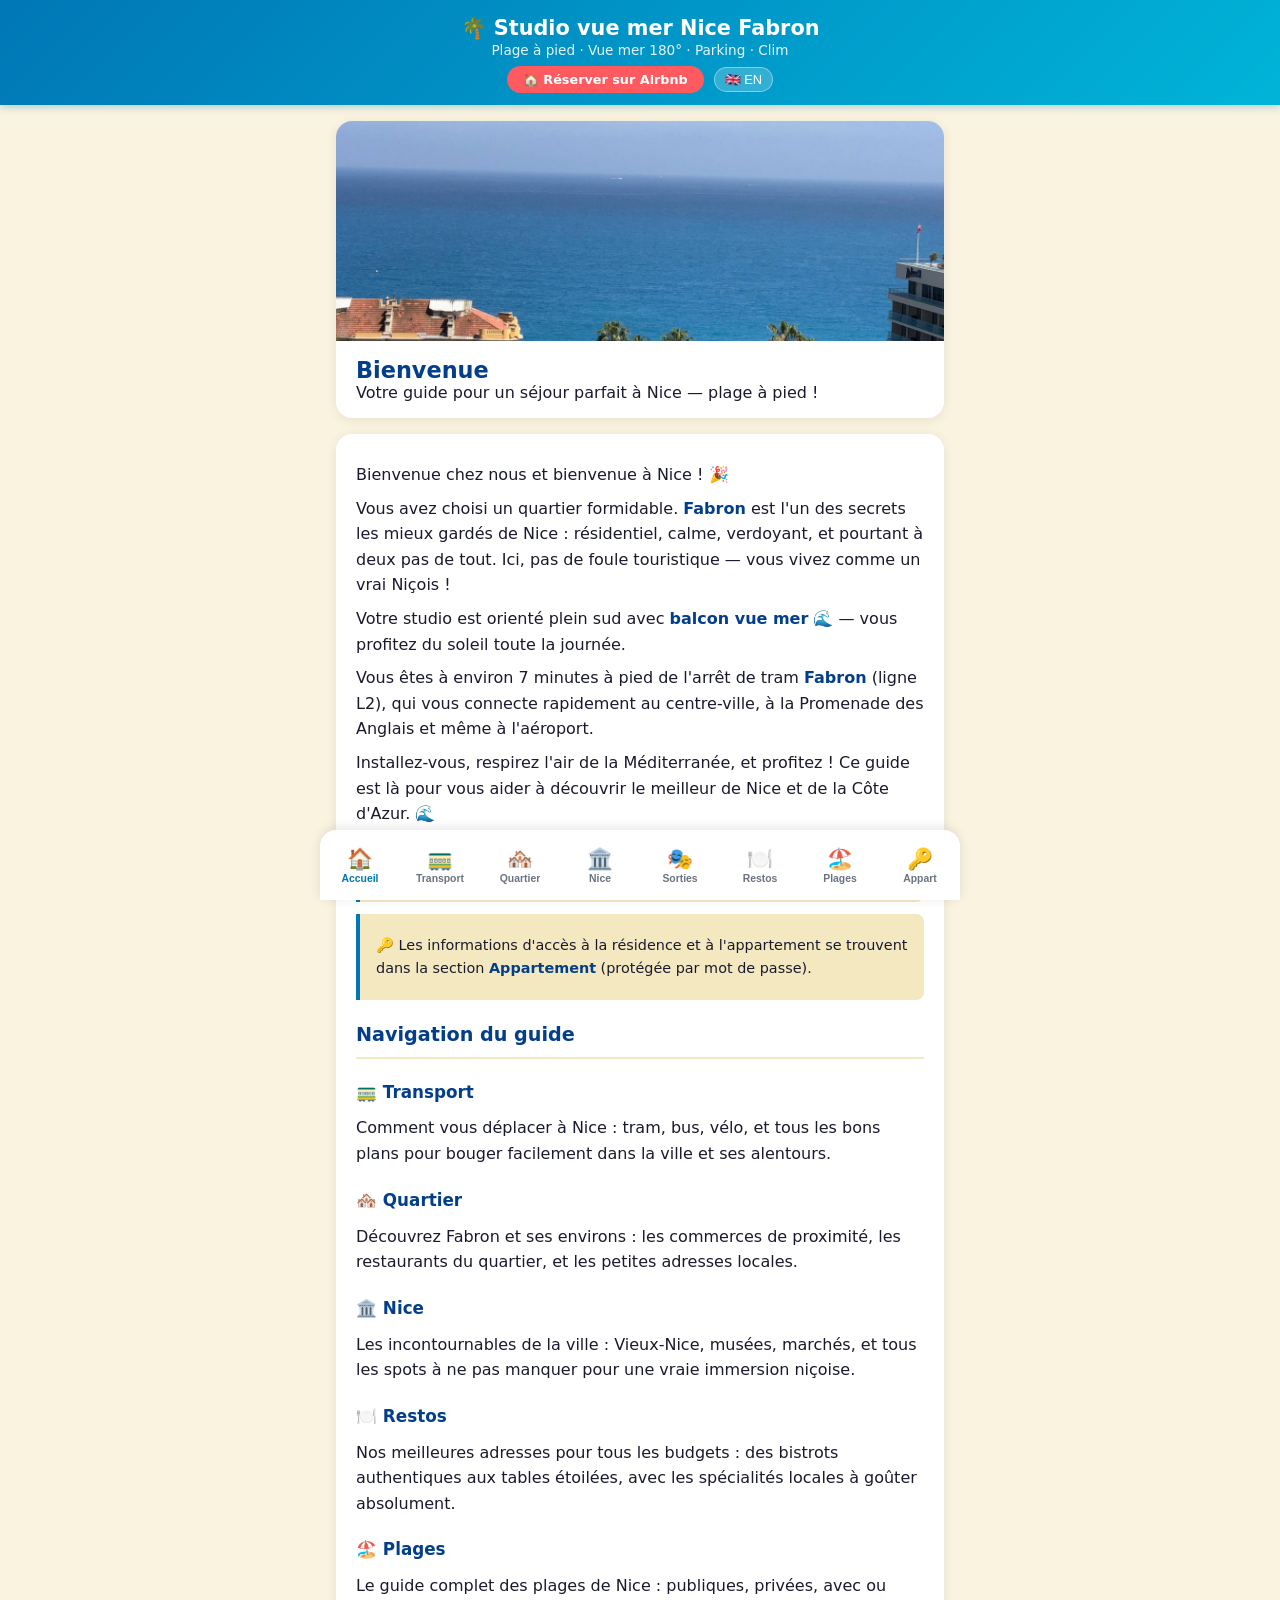
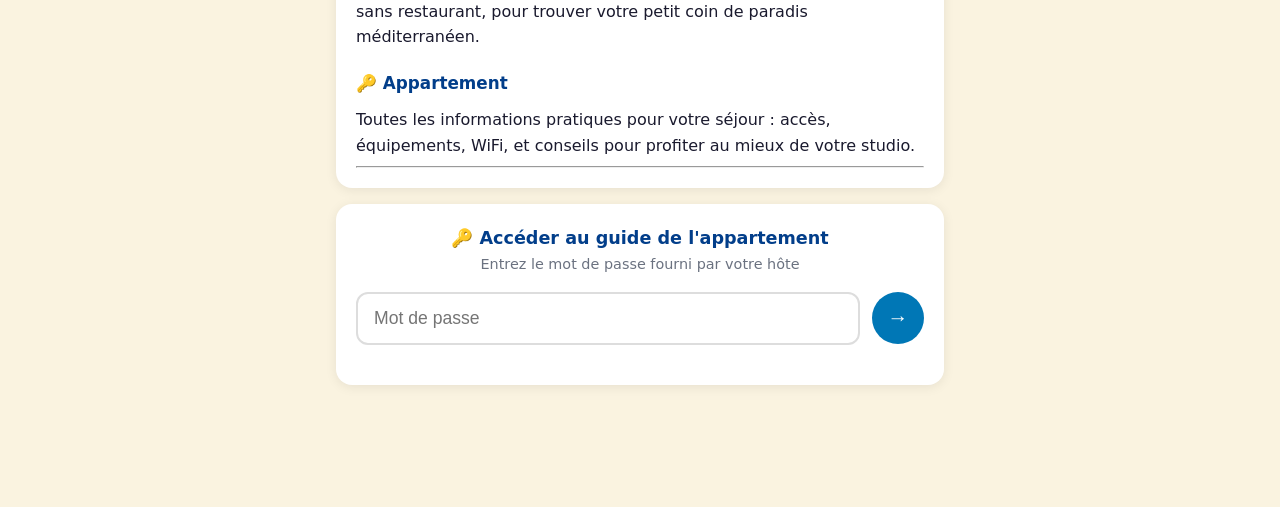
==== commit 30487187: "🌴 Auto-build from epargne-famille rjullien/epargne-famille@21b0df434dababa61910f7304ecb141cf2940fa6" ====
--- a/index.html
+++ b/index.html
@@ -8,13 +8,14 @@
   <meta name="apple-mobile-web-app-status-bar-style" content="black-translucent">
   <title>Studio vue mer 180° à Nice Fabron — Plage à pied, parking, clim</title>
   <meta name="description" content="Studio tout équipé avec vue mer panoramique 180° à Nice Fabron. Plage à pied, tram L2, parking gratuit, climatisation. Quartier calme, Côte d'Azur.">
-  <meta name="keywords" content="location vacances Nice, studio vue mer, Fabron, plage à pied, Côte d'Azur, vacation rental Nice, sea view apartment">
+  <meta name="keywords" content="location vacances Nice, studio vue mer, Fabron, plage à pied, Côte d'Azur, vacation rental Nice, sea view apartment, alquiler vacaciones Niza">
   <link rel="canonical" href="https://rjullien.github.io/fabron-site/">
   <!-- Open Graph (Facebook, WhatsApp, Telegram) -->
   <meta property="og:title" content="Studio vue mer 180° à Nice Fabron — Plage à pied">
   <meta property="og:description" content="Studio tout équipé avec vue mer panoramique. Plage à pied, tram, parking gratuit, clim. Quartier calme de Fabron, Nice Côte d'Azur.">
   <meta property="og:type" content="website">
   <meta property="og:url" content="https://rjullien.github.io/fabron-site/">
+  <meta property="og:image" content="https://rjullien.github.io/fabron-site/images/vue-mer-balcon.jpg">
   <meta property="og:locale" content="fr_FR">
   <meta property="og:locale:alternate" content="en_US">
   <meta property="og:locale:alternate" content="es_ES">
@@ -23,7 +24,6 @@
   <meta name="twitter:title" content="Studio vue mer 180° à Nice Fabron — Plage à pied">
   <meta name="twitter:description" content="Studio tout équipé, vue mer panoramique, plage à pied. Fabron, Nice Côte d'Azur.">
   <meta name="twitter:image" content="https://rjullien.github.io/fabron-site/images/vue-mer-balcon.jpg">
-  <meta property="og:image" content="https://rjullien.github.io/fabron-site/images/vue-mer-balcon.jpg">
   <!-- Schema.org JSON-LD -->
   <script type="application/ld+json">
   {
@@ -32,6 +32,7 @@
     "name": "Studio vue mer 180° Fabron Nice",
     "description": "Studio tout équipé avec vue mer panoramique 180° à Nice Fabron. Plage à pied, tram L2, parking gratuit, climatisation.",
     "url": "https://rjullien.github.io/fabron-site/",
+    "image": "https://rjullien.github.io/fabron-site/images/vue-mer-balcon.jpg",
     "sameAs": "https://airbnb.com/h/fabron",
     "address": {
       "@type": "PostalAddress",
@@ -64,10 +65,10 @@
 <body>
   <!-- Header -->
   <header class="app-header">
-    <h1>🌴 Studio vue mer Nice Fabron</h1>
-    <p class="subtitle">Plage à pied · Vue mer 180° · Parking · Clim</p>
+    <h1 data-fr="🌴 Studio vue mer Nice Fabron" data-en="🌴 Sea View Studio Nice Fabron" data-es="🌴 Estudio vista al mar Niza Fabron">🌴 Studio vue mer Nice Fabron</h1>
+    <p class="subtitle" data-fr="Plage à pied · Vue mer 180° · Parking · Clim" data-en="Beach walking distance · 180° sea view · Parking · AC" data-es="Playa a pie · Vista al mar 180° · Parking · Aire acondicionado">Plage à pied · Vue mer 180° · Parking · Clim</p>
     <div class="header-actions">
-      <a href="https://airbnb.com/h/fabron" target="_blank" rel="noopener" class="airbnb-btn">🏠 Réserver sur Airbnb</a>
+      <a href="https://airbnb.com/h/fabron" target="_blank" rel="noopener" class="airbnb-btn" data-fr="🏠 Réserver sur Airbnb" data-en="🏠 Book on Airbnb" data-es="🏠 Reservar en Airbnb">🏠 Réserver sur Airbnb</a>
       <button id="lang-toggle" class="lang-btn" onclick="toggleLang()">🇬🇧 EN</button>
     </div>
   </header>
@@ -77,9 +78,9 @@
     <!-- Home -->
     <section id="page-home" class="page active">
       <div class="hero-card">
-        <img src="images/vue-mer-balcon.jpg" alt="Vue mer 180° depuis le balcon" class="hero-image" loading="lazy">
+        <img src="images/vue-mer-balcon.jpg" alt="Vue mer panoramique depuis le balcon" class="hero-image">
         <div class="hero-info">
-          <h2 data-fr="Bienvenue" data-en="Welcome" data-es="Bienvenido">Bienvenue</h2>
+          <h2 data-fr="Bienvenue" data-en="Welcome" data-es="Bienvenidos">Bienvenue</h2>
           <p class="subtitle" data-fr="Votre guide pour un séjour parfait à Nice — plage à pied !" data-en="Your guide for a perfect stay in Nice — beach within walking distance!" data-es="Su guía para una estancia perfecta en Niza — ¡playa a pie!">Votre guide pour un séjour parfait à Nice — plage à pied !</p>
         </div>
       </div>
@@ -87,25 +88,16 @@
       <!-- PIN unlock -->
       <div id="pin-section" class="pin-card">
         <h3 data-fr="🔑 Accéder au guide de l'appartement" data-en="🔑 Access apartment guide" data-es="🔑 Acceder a la guía del apartamento">🔑 Accéder au guide de l'appartement</h3>
-        <p data-fr="Entrez le code fourni par votre hôte" data-en="Enter the code provided by your host" data-es="Introduzca el código proporcionado por su anfitrión">Entrez le code fourni par votre hôte</p>
+        <p data-fr="Entrez le mot de passe fourni par votre hôte" data-en="Enter the password provided by your host" data-es="Introduzcan la contraseña proporcionada por su anfitrión">Entrez le mot de passe fourni par votre hôte</p>
         <div class="pin-input">
-          <input type="password" id="pin-field" class="pin-text" placeholder="Code d'accès" onkeydown="if(event.key==='Enter')pinSubmit()">
+          <input type="password" id="pin-field" class="pin-text" placeholder="Mot de passe" onkeydown="if(event.key==='Enter')pinSubmit()">
           <button class="pin-submit-btn" onclick="pinSubmit()">→</button>
         </div>
-        <p id="pin-error" class="pin-error hidden" data-fr="Code incorrect" data-en="Incorrect code" data-es="Código incorrecto">Code incorrect</p>
+        <p id="pin-error" class="pin-error hidden" data-fr="Mot de passe incorrect" data-en="Incorrect password" data-es="Contraseña incorrecta">Mot de passe incorrect</p>
         <div id="pin-success" class="hidden">
           <p class="pin-ok">✅</p>
         </div>
       </div>
-    </section>
-
-    <!-- Apartment (locked) -->
-    <section id="page-apartment" class="page">
-      <div id="apartment-locked" class="locked-msg">
-        <div class="lock-icon">🔒</div>
-        <p data-fr="Entrez le code sur la page d'accueil pour débloquer" data-en="Enter the code on the home page to unlock" data-es="Introduzca el código en la página de inicio para desbloquear">Entrez le code sur la page d'accueil pour débloquer</p>
-      </div>
-      <div id="apartment-content" class="content-area hidden"></div>
     </section>
 
     <!-- Transports -->
@@ -113,9 +105,9 @@
       <div id="transports-content" class="content-area"></div>
     </section>
 
-    <!-- Restaurants -->
-    <section id="page-restaurants" class="page">
-      <div id="restaurants-content" class="content-area"></div>
+    <!-- Quartier -->
+    <section id="page-quartier" class="page">
+      <div id="quartier-content" class="content-area"></div>
     </section>
 
     <!-- Nice -->
@@ -123,54 +115,82 @@
       <div id="nice-content" class="content-area"></div>
     </section>
 
+    <!-- Événements -->
+    <section id="page-evenements" class="page">
+      <div id="evenements-content" class="content-area"></div>
+    </section>
+
+    <!-- Restaurants -->
+    <section id="page-restaurants" class="page">
+      <div id="restaurants-content" class="content-area"></div>
+    </section>
+
     <!-- Plages -->
     <section id="page-plages" class="page">
       <div id="plages-content" class="content-area"></div>
     </section>
 
-    <!-- Quartier -->
-    <section id="page-quartier" class="page">
-      <div id="quartier-content" class="content-area"></div>
+    <!-- Apartment (locked) -->
+    <section id="page-apartment" class="page">
+      <div id="apartment-locked" class="locked-msg">
+        <div class="lock-icon">🔒</div>
+        <p data-fr="Entrez le mot de passe sur la page d'accueil pour débloquer" data-en="Enter password on home page to unlock" data-es="Introduzcan la contraseña en la página de inicio para desbloquear">Entrez le mot de passe sur la page d'accueil pour débloquer</p>
+      </div>
+      <!-- Apartment sub-tabs -->
+      <div id="apt-subtabs" class="apt-subtabs hidden">
+        <button class="apt-tab active" onclick="showAptTab('checkin')" data-apt="checkin">
+          <span data-fr="Check-in / Check-out" data-en="Check-in / Check-out" data-es="Check-in / Check-out">Check-in / Check-out</span>
+        </button>
+        <button class="apt-tab" onclick="showAptTab('description')" data-apt="description">
+          <span data-fr="L'appartement" data-en="The apartment" data-es="El apartamento">L'appartement</span>
+        </button>
+      </div>
+      <div id="apt-checkin" class="apt-section"></div>
+      <div id="apt-description" class="apt-section hidden"></div>
     </section>
   </main>
 
   <!-- Tab bar -->
   <nav class="tab-bar">
-    <button class="tab active" onclick="showPage('home')" data-page="home" aria-label="Accueil">
+    <button class="tab active" onclick="showPage('home')" data-page="home">
       <span class="tab-icon">🏠</span>
       <span class="tab-label" data-fr="Accueil" data-en="Home" data-es="Inicio">Accueil</span>
     </button>
-    <button class="tab" onclick="showPage('apartment')" data-page="apartment" aria-label="Appartement">
-      <span class="tab-icon">🔑</span>
-      <span class="tab-label" data-fr="Appart" data-en="Apt" data-es="Appart">Appart</span>
+    <button class="tab" onclick="showPage('transports')" data-page="transports">
+      <span class="tab-icon">🚃</span>
+      <span class="tab-label" data-fr="Transport" data-en="Transport" data-es="Transporte">Transport</span>
     </button>
-    <button class="tab" onclick="showPage('transports')" data-page="transports" aria-label="Transports">
-      <span class="tab-icon">🚃</span>
-      <span class="tab-label" data-fr="Transport" data-en="Transport">Transport</span>
+    <button class="tab" onclick="showPage('quartier')" data-page="quartier">
+      <span class="tab-icon">🏘️</span>
+      <span class="tab-label" data-fr="Quartier" data-en="Area" data-es="Barrio">Quartier</span>
     </button>
-    <button class="tab" onclick="showPage('restaurants')" data-page="restaurants" aria-label="Restaurants">
+    <button class="tab" onclick="showPage('nice')" data-page="nice">
+      <span class="tab-icon">🏛️</span>
+      <span class="tab-label">Nice</span>
+    </button>
+    <button class="tab" onclick="showPage('evenements')" data-page="evenements">
+      <span class="tab-icon">🎭</span>
+      <span class="tab-label" data-fr="Sorties" data-en="Events" data-es="Planes">Sorties</span>
+    </button>
+    <button class="tab" onclick="showPage('restaurants')" data-page="restaurants">
       <span class="tab-icon">🍽️</span>
       <span class="tab-label" data-fr="Restos" data-en="Dining" data-es="Restos">Restos</span>
     </button>
-    <button class="tab" onclick="showPage('nice')" data-page="nice" aria-label="Nice">
-      <span class="tab-icon">🏛️</span>
-      <span class="tab-label">Nice</span>
-    </button>
-    <button class="tab" onclick="showPage('plages')" data-page="plages" aria-label="Plages">
+    <button class="tab" onclick="showPage('plages')" data-page="plages">
       <span class="tab-icon">🏖️</span>
       <span class="tab-label" data-fr="Plages" data-en="Beaches" data-es="Playas">Plages</span>
     </button>
-    <button class="tab" onclick="showPage('quartier')" data-page="quartier" aria-label="Quartier">
-      <span class="tab-icon">🏘️</span>
-      <span class="tab-label" data-fr="Quartier" data-en="Area" data-es="Barrio">Quartier</span>
+    <button class="tab" onclick="showPage('apartment')" data-page="apartment">
+      <span class="tab-icon">🔑</span>
+      <span class="tab-label" data-fr="Appart" data-en="Apt" data-es="Piso">Appart</span>
     </button>
   </nav>
 
   <script>
-    const ENCRYPTED_PRIVATE = "AiXVc0rGyGcqN7YHyQPCLFVGPRl+XM+U7P90qG3aqgyjWUyFKt8bmmyIAayCiflJ8LmgarwNR8Pr8JlUTfAphWPKHlaDnK0hm0jYGm6WXFWGxh4bpg45H3hJc04GrSJfzwkgPa4VQzca663Q6MoFsHr5kUkKK61Pfq+/F9sML3yYOBfBLia4HsYItYJE/GkLbIHRRIBNLJGBBQE9/8suShwpwOUEp5Vd4O0UKcqQHLyA074SVHLFZgIL40VHZ9autw3kbT9jYJqh0gGr072kHf6Yhh4/IX7ZzzdNMjraJQpyIExeUPa+KN6D7/[base64]/BOVcnyNLImaxoIGqC63Wz/[base64]/V2CuALFoKXDCIQxTfeWSZbXqznALegbhfvo/1SFky5AyBAz/vx7hrliIGQPqKSSskhbUUki5noaC1CWbzxH6OIyk8qyQzLmDdU7//fspfvvw+NlP7OgP/bTbSxhF9/oz4MH9Lqt0zj5pFPAb/7hYZjT7zz719bPgRq6OWP11cEgvFMYHO8sKMhTRE3wBUPDe29Uhu1scx21it4qUGMr3sTH+NPFfsrRZ86DYaCTAiIiKi2OYX8ZGBUStiJXHCu7NYiGx15+7hl1rAg7LwifJNNW7Eauer8P81dXQ5hEXn1BzOlfQziuQSFW/[base64]/2E/1Fzq5jcFPI+5dWtZh+0HsMxHF1wU/KzUzQ5yHUZxnu1LOX2dEyef3nnmAoJLEeupIE57mMIDWYqV1PdpJbm7uyAAoUgGmoKnQDjNiY+k3WvFcJrVK7dZFyvG0IsDnPMKxL/va0DsnQmUXBFqe/p4IQSTNIm1OxWlNZt3/jkb5rF7YTG3vRK4YEy2rIrwR1OiDWjIBlhDWptduRsuEX/p5U5UPFetuRH1ZatyVN6FXetKYIljWgyQaKXmnFq6p2D3rl7+9meAG18s2MBxxtewuvB7TvTmHOIvw7mCf30FNeXFCdR1JyBJPxp/gMJluVm2d8qEyTjg/ffHJKZIfM4m0V85x1f49mRoPcIjJQoacwqjrf18x1xaq+4hIH8Bi5o30xdh49kAIgMxxe23mz3An51ULSWpiugNhFxiQDqPzoDdYJt4Mm3BzeBbCmV6hMVg2m8x2zjkcEsQ7BpdHlYfR/7DwUuOx4RPNB288YTbTOQOG6xS0MZmOm9C5Knrfx4/Jbq2Lf7O0FKwokB3YQrsANNWI5nTimFyzf3bhKEdGG9Ts19d+zPFisAZMcOUo9728opVb+hMwLnmDMuvJYWu5fD08XwdWaYT8QMPnAcIf13jJ5ZAolDMtwD0p7O8uKUAc1NXDqNR8lG1OtKvn5jSBBYa5WX0tU5ch/w/YtIFsfzrONCkFbWTD9T4nIGagW9d2T+rGHzVZ10oXaoQf51bUGTAOoIOOn0h/637s15X7u9VX5BaHq2rCFxpkIrzuIZy3TWqTknZHQLyDr69xDU6K/qpHHPhKQ0rPKnefdG3+PQi8d0R5vyN5gHxC0ftjPC0l75cxX1sd5Azsf2y4Wy16WqTFsk0a7NpNKEbyiyu+A1Q8U+eZkfjUVAhIQcF0fHMu0Abr7QgtkYIMPjABCfPKJy68drcFPxsRnD1539Ytas7S8k26Px626qzHDX7S93OvZ+RkdD+/2fto58JUmK9GrK9JJzsuReo+QLU9dnb6zemMih/65JISKqhx/TQ++ktE/IbS0whem7jE9DHmLqzEUBeWyQ2IhVjZS6rkDR7xHFWH6aJzR0xtdX6LmZD9T7ulTQIrR522svMsp9QemOsGKvKLXu3m+neqMF0wCnM+LhbmuWSGUstN7kJvd7HaR2cKXMj2S4sOuVjwRUJ+EPj6gnZmqx9GrI2J2icmP/kBhiYkD70RHRos/9AVGZk67SrZ+MqUsyjn2RInosRn5Lt2YTKIwMYoBIIDfLriHdeVoI1oLDbK3wMkQoPUo9BXBfWyjjubyGZ6CS+eBXbQYt1tbTP+qFGLCMs7aomgIOkwSIi4S6kDlwH8r06XGIyJsth/cIULNKg/ocwwvK2NcBucmko/PxRIqUHCau9bEXeayoe5TzV13NjKpJHvTRWz/ExZT2a7KI0dDicroKaL4+yEJMw5Oz7FwjDetKBv60d9cewUu0nlcL5W+kBCCVPV5ocYiPFoXjHb8a46EFeKbzRbdl18EZkRiyBcVtlNnmKmpO+/M5CN5uCNwt2X6jFOxFcNb11NNLenogR+wRP2QyGnsnYRUsw/aM9tQq3HOOhPdIab/O3Aiy3wxYqU/08aWKSKynGmDNAPhvMKyWolIpHG0fn/rumAyr8ffyIOsmtHMaDVDBJIZ7QLNBbEeXH7+DrkqdvDNV0gVi8XFE4RC6gjiWL9gYBRycN7RHdFPJXw0Gus0gcviiZMYzb2LylJYnfUGdvhwUENErNd5qon4dYMJRaWoew4Z32xtjERNvilj3Uh87/JST6lfYLhfZfmegwFsp+BSJbHK4Ux9v5r269WnfvofP0FVWADl4zDJe9Kpy4CRqEmt70dfAcQTKZNale0gtDIAbVhzG2UiAhzX1sl+10wQhubIhjf1KL9eBJtAKqdMfRU8D55dAabBdR8NFEuRUH3giG4qrsLDqbjHZWfiq0HtqMkVH6VhKRS+QIQjEJLzk8Lrrj8At/NvprcMv+jv5ldlSCkCC5JPj0eitae8HqiLHrRdD3eW4wJXzjFBsGJ2tMQu4WPKh5xqWgR6ygIbNxBOAtcB+oHZQ5QC5ua6/M4S45K8plwJVLP0nsys5OYQrbw54aD0tZ/fwV45hMYrXGo9SbS5+01HjqZhS8g+6csILgVd356+2IsnZymSRfJgl56bMnvoEcUF0XDO6wwcUCj8nfnvFtNzI6kkzQIOfZiT1vfuaBlozEBc74IflLUl7ULirgv/TYot6uoioYhp7zc7OofcGkXZ7d4h3egZoADy+OvBk6rcnIJdxTb2YZP2K2yNUeUN8nSCrrh14F6FOmoo2ZUcEubB7Lxog29a5+iY+mj9RJlRCt/os5AfJGOiRiULR6OUniV0+QkaP4kjsyQ66zUFDiF+TCFhP7MrbAjX4ITFHUn7w7GVKETL0ViGCpPBBSGwQUdLIWvurdlOU/otokWmHX0xkNfKM+zGu46BsfXO1NeUN92xWbLhMhSbvoaTC9PHkp6s0sUCNUn+AyKOi/rH3S4jxkoBvLbFj7I/9lWrEMrT/j300pH4MI/osmAjUjLPVNO7hPG7mF/zgz7XFw9lggHXy590s+7hl1GZXuOB+PNT+8WVvVDZ29hlJ5puPIRGclIduUrq6R56HopyWWrkFbXFORV7tqCN+TCHJOmZhUp9VovYcoiPBdarCGLGZnT61+dafXSN/nMSxMbr67S5wNQGb5JztmZ9MV1NLlYXAe0+VinapWsvfJPdpPdCimP+hY5FV2CpwIRQk91emKDFDVVn43vCn/9ST/7SKrITYNQqmss4GGubTZhSVYcSk3JYL0z5SHC4ebAtZBwk1I/M2tR90IeX19AACG/7Ax1tsHhnCeeJpZw/4nHgc5/CKBmIRmE0gumk1nsXYfTnJDZoPnAhJE4PjKtJr0QM1D0POFktxmv2lEJLsbqCIjarC2xPIs4/RYCkkJJ1XaowDtDjSmWOcBxSWnaCo/w+A5Oz28xegrGv1oNJh/G4KAoON9OYIO6RJdH8C4BFM/jq6hrECMb/ynbddQrB/VOgXYnm8lN+Gu7PSg21zONXC0FowGDIE9ku082AJnpOalD30hrVvwKKuGXZx3ny9Iti4mmlXe6bwzSKPoVD8deVl1/+l6yP65p7gVnVfg0wawQG+cKHl0S6c1o6wItEYin6yveEHexEihSqxffANjYvJpOs/ezYl+dm1kSzvlOGdhjYHFs3RcVCwN4lYJ27UpoVKay37gYTCJVJaWePf7qphWdeh+ux3Y7p4JoL+94LNpR/IxrGbC/cTWF/R+rQpi2VhdFpe+Z7zM43ES6s0Wwx9r30S379laOVLbvpUKmpfHMWKKIqRMsoYxmGAcE2S8hAhjFuerx+tB2GAA7kRBUv9pE+4mmXtgoESKjxXvLDwEbGV09Zqzu3wqRkd/Uu3NBBmA+ItFbzYlT1ZepQfpuZL0xeMn3ErMHv4c/tSn6NdozcHzPJUs/nwLOAFrAcydoNzV4d4nAF+Z23r+tOlo/P7C5rMj+Hw1WWXLUh0PBeYsFAOV/6sP1U0RLdyo3LCS1Q4JIsnBUpZSSTwq+u2N5iuQMFWhIuAj5mWPOBeiPMcacCMk0o985wzEJwfwObrA8wTlCasgO3NuP0LH9lvRgVqj/exoH2jPvdu35/hZNoW+TjSjIF4uUFLnFhcDBgq+LZoBL2Q8wrXvGvD67ZaLLclw/GeSnZ16kh8UeoV9E/yDhP3ftrkC8PuncckZ+YoLh71f1ytfL7ZXXG2z2AfbmXwYFO1pbiuhEioNM4Gli09kihy4zmEfO9Im5eE0IdPq9Itj7fw5uIUa4hSvkCvaPe64aka0+KM064ZS5uVBKAa82MfoC8YHj4bn6G5WA+l3U5LYO2oSYeApJdpYZpcnIcGm/al3J0bv09G6wNH5FeRN9Ou/MBEls9RdbF5yYMOMeefk9lo8FEx/uplAKiCXRQJIDtKquRShOJ7NVJn4isvFf4P7PJ66Z0T1vN6Xxsvbv/[base64]/cRI8NyEdDRY1xpEkFfOn2ULvr4u9pLB9aBKrjv4UNkE7IrZ/t0zHzt0uDjHrC6v7KUBJgLqhLASUfQEmtZsUmLqki0WFlzc+/KnQ3UQzEYtW5PcrYDYcAGHfXoBDMvW2aetH2H3yPUL+ZlFsmLcPL6D++iS13Tt/nBuAyTVQpwxbtUiJGuZ+Ucyx+MDRIEv8Yb6mxFsRYJVAbRVCw1aR/eyYWphPuYxGtqipe/Zd2I+HTVGCa6yocN+UAGqDwFoMdhosv/Lw+CSfIUIQXbt4vyQw+uuoUZyCFnuGNm9eioeuPJFOlryQgDz7chCfOGo+nJMybJqcXBcCL5pSPWiw79oyogd5UJtao6vP3/r3bddGU/HIq95+2MrLv6igvEUvv5bot0pXxpJzaKj6ptARl4SDns8SR346edOLLNdK+EHoC1z+GpFzWMZYu2vxAmKs2VUu/f4Cd7s/QqHdBZ0mfmxx3RRuoD4xTZdpF3H6c3g4j4KsbRbMJhQ9TizVWD1lM28xoPmPWGJ+pli0nIynOfRABMoDuWJpEDNm/O+mfZn2lUOUjS7h7Nk6Y5m/SdZ5V3aXon4oGkLhJcnlx/8cUyYEqm7rc2YNPYF70eNwzwo7MX1KNHSkBuoxtfP1Gc5SX548Bo8HHKTEVyRN8nmMidwxOe3cyaw57Jju/xMGd1ZDT58JGPM7WEevp6EiLuZEC6uoZutx5YR81NzNr9mKoPlnGaHIsppHUDaj+2Ptus6T1QIP8YrJ7q+Et/kHnPItQ4GAYJY6dL+mFA/qomSVAfBWJuVTbS5pR8fCW3SDMJnTWNwOXzdYxHj3GcjxJH6EFlKkNyFeA2JGpzm1iduLXNYLTrW2gI25GDcnJZ1PgaRkyhaJajeGJFdsntll0v2wIaZQK0RGyU4eutO9HRdf5q5du6x91i9Ti/Hg1/5cBsu2K3yNzLTT4LcB7TTrkbnS0UoLighEPq8d0c1BlLJNlfIAT2JaDMTXMwK7rJwMv+/y1Cb+xpwUG6+G3S8DbetOLk2p2t58wujjjArcElHW/tecMUQXD51H7/[base64]/H3kNCXnans+BJ/FWXGxmqPq0xW1N4JSsv991K8gVwvbB6DPZzogUb4CfOymdyBpdndcGfMAzPsQ7lok6mf3xUJlH4lRDios9G3qA4/RjTeGdGeQEKKxkRaCi5vF8dA0ONKfwtJKFj/1mpKx2Rw3N9KwIv+pKDiXte1biNawyQka2b+45j0jg5xOOWRECvdgvaFsHQEVK3ZJDjnb1fetJz/MuM6G73732MbGEoXAuRoslQe+KxLw6LV+2D+6ebhtFNXOfs7ms+9kwMpJAE+zlnMhlnZ2KAHJVbJe4WNKYO01FF67NhHmIYvpBPxplS1/P4Bp9T4+LOYBY1C3tDvPy1m0xBgFrdpjox9J+D1d2G6WQf7M7B/yWhf5wGVJEhyJ/n/DygGfaxNFTvJTa+zbHfu6fTn0ptZpd836JoZ9+6k7gs3oHgIagwYhdo41/[base64]/M22a7HiQy/JkPtJiG+0vScYU5YcU1eJaXz9PUKH8RmB+30lVIbQANaZbH+eNvtWh+5Cr6wT+iK4p65PVmsgK9CpBXgtq61IJB+W8WpzueDN7zc0gD7d4odFZ351LwUXco8yeSMF37xpk7nQC7xFjVupFpxRvrHmP4NtcfdNOMjwBbbkl3/KkGCLhzb4rUv1IlvzM8yF5Q9U30FXsusD244Hfq3CiXSQpOxjjXSr37cKfy/FJuy/[base64]/yA72XD8LSzi8SSm77JL3pB3VtiYyocnJvYY1nyDnWZQbHigSaKFP+ihtocOYjUh+LR9Fu0HbNi6/k8MT6wNBjZwT6CQbPPJsU6YZkmeY/ktlDw3bgXPGW7/IEu55/32mU6othUxiziiKgo89UmSGGWy+9PqvNah19JkZk1OWB0rvOr/uN4pXVgGNT0O6ptN4PUAWEHHfUCVXPjHBZxXtK/66UMWwJfpYk4DHYS+cHC0MDHu9ax3jw8iH78K5jBCyw09Z+asatTdzzW1SliRRUYvJzppSom3JBk0SXXO5my7m0kVpM3yc5b9pDYt6boL9f+jKtFkWG/hwB13n4YZhb7CvCEiPOYdPNzo4zCawQHTLOGMhw8gwoO1qFqk5JjUtE/sIbsGHnw496dP9f/6ar0BOS5CUdg/AeVXdzrKMdQcNZHxsvx2cJbo5ejDYQdTjuITbeeex3aGzdq6zI8OGe+5Lr4wE4e33kM6fOTOslUduoqObBFMSRLGKJdrsRf+HsSiz2ev7XUBcgBX/ZAKWa+HAXdTxAYJTjARHs5M7iljCnMSTaLz7X+7SGJHjQsJDapSAbl7CxQ5Q24Qh88tPkn2uZPjC/jTrl+g+vlGWwEMfYDMdetAkLWCMFns9oaBK/9bIh59R7A8z/oRTA4PYZQRj1Az3FglsZb1VaATEkRXOGXkUsWGvOmG0HDE6pCRB+pxviO5EMfhZ7z72uzk2KevhtoKtWOus32BEFLElh9X+WvZCLw0ulTcUHK/8LUuIzHw7jKjdF6vKXCOVmKkRfom3mL4yjnLUCGgjXAsd65UNbGs87kdA5kCB+GRyzmdjXAZWoed7LgMp+ESoxP2UBViO8k9y+Cn8vGCIPGzj0akscOapP2A5P39zoJgyEURZu6iKpMV9jneanLCW+E55rClJgzjXD0qAkH/MP6IVSnDQs//TUFGqwS/Mdd0TwwTsQ0R5taCWbi9Vs9Va9t8fySnYihf669GAm/4emtBpMKZTRvhI6txYXyfZudrTdh1ShIudLGTtlUZgGn7yLwjBpvqK1xyr8MaKMagrr7Z1pdJid90pYEhGS3B/9bBr1W1UWIu2+nAEmcSK/yXaM+eV1bFd0CTUxPhVWlKJEUMiVrEHq429Oh8eB3CfXTyCHY/On3c9o5kaaUzXWlIYstIInCEddLmnRSmXDfd98TA7xhzQVwd+wVZBdtoizmPGWKTivqj6UI2PnvaRUm05DM3wrZnpQGAkGIssUS9YijX15dC+Y5qQiZP8xXT4D8OsI6nPHY7Y2L6qorFvs1A1UPu+CHMcafbX/9TttNa9DZAoCZuHysBCohQqe4fStRcjHlu9Bap3ArJiRmsemOxGnQRI/YHdqhaODQ0MiSXtImQ5aSr+wPns8U77XYXfqLeTdszd0/46Gdg6j4xGF4BUVYZzGI+9jpC+6ZnJPQGabkg5FG7O6ofhuZf7oQlNVzv6XkdGn2+fwbbqXahHiL3Q9xbkGuga37z7wU/QHpy2dZknnChkpznxOIsA1A9aEmy5UXaK9xO4LajaUbxr2qIXgzWcxXOVyLUVDQ4zOiThD8ms0pCHT9jHHNewidwwvz7dy1RxGQwtg9u8zf1tuyX5EWSc3ylIABbN0ILGlWqgDx3rEl5QpWjVJPfAPVfkInv+kQQydGNrP63ucUs+VfwNnrG/UbfeTF671Adlwzp06qgpyb6K2Pnk3VEt685RU/IGACmHzuE2Lr/ZcrvP+an/1Dfb3ZBu/gtMShZ1J1jwP5eOCgrlCv4iEbnCK0PhdPxmysD6dr4Rd/[base64]/v4qMiCdId0NYIc0LCExnp3aDbKNbyqx9PrRy8pzd4XyvdZ4IWClXSwmbUyzJN8sYOJItYIOfe5rPJE3TbmYg6u+VFWCoDsumWtt1x4vgQ7jJ1EiFnngXa0keyCdYZGrJGPodD8XqIyaAzbcUioybCVlS/[base64]/b7zmIIhKjRHD45Nkz5i3BU0AEqrvTBGHLkLsEeHXnEgKXY/XUFwqDf5d/SHzOtLSSVoyyBKxlXDC1Ga68HUkdtMLRyp002sVfrH9R5ymEhF54ktTe4CeTztT4vQZu0HCIgQkhxI94cUwaw4Et23dwscDQHKxSmqljVTDkf+jdwDhFqAfDIaWALP3jci9RqbG+hPkjWUvBoklx5YgCI/q72zBWa/wC7nEm7irAlavi9aZI5NU+WpBs3daELCSVhSBFZ/WyJB7016hPgpZP+cLsxRjt6cIsQXtbW4RWaBEm6xwegSggptAP9Gp9g/UyPyp4kyka5QEpUawvlG0nVHVXyYjs+4D16QXLLryZhFKtEe5nTGVtOM1qdhKgmHNI5i4LG6YL0ESgfADoD9RQ8oUuJWfs9/ZUgqufhPqRTdylv2Q+hnknqHgWizSRQtJAuBW4hQ2orMHQqprtaraPfoiSRwI55UVxnCzKyXU27dtxcptbcg+/S8CzCrNt9CLhFzhRchXESd7154SycQSoDlHE1+3FPua7gBFw9ocsDjUHNOG1XalkOrJnnAD9tzAXlfi+wtHpHQ2SLj/vAfd0DmHuAzx2SWkvsNkKa42YBv+o+aojnjAZ2Tl4uxbhZFP/H3H0hsZ9cXSaUHiuuoQNm0txFnn12etUi/RSAJ7X4V//Pu83+3T3hXSRBq1LJfoKmLbXAqgekW5RhPbGJThO4I/CKoZvyDTjq7xOYo/VJiEqgCO5Im/NwT7Hnyrs5NnhflZeRmAHC1dm4vLojvJ3b2zVfy8s5JHtwgQXH2SaPSzT6KURyEFTSKosyVd9s2vfN7UjdhNF1aO1zcE5PijXk/W3N9CUW6ypO0QXGD7lEOVOHn+yllX1iecUPN7to1+o+TmqYbwlGpH/Zm/cI+0lcc4bS/QcWxFtAgIBelAkhp+aCgczyZI0L6VIT2ab8DfGLjpLobG4qp7lQcSBrd01T3hiT4ID6OWdIYfskvU8DmKii47+6NB+awPEn2EGSBpCP7EfqykS1dX5giLexlI8nZyj+6Otu/rSv7GbWJ0EwKt6OGYZ3K6gbEVx8UbBsgHyLLjEU2O0QxGQFd+cT3JrkFJ/08K+AP7bzGo0s63koz63HoH85LXNsP29+i9NtCDMI85fDtoYWc8TXskRUSeY60bUCceJ7q+hii3R61d7c+1pYSM4QuH4zZw6QFSL2T6hj6/tf3c5QeHp87q8HMpUhkdHFSiIyd32KE52ifA/IxOW0iH1Gga6TKISbnuQ8uwYV2hbPyFenhATmXWjsRk9xwXxqNWL3NfklUWz9Fo8EHw45EtUgBdDSwpWvr5WJPNQ2Mcs2xm9QlE/DHicWoXhg6mK1/UM4A7g7biQaPHb8Q/hm0qymVAJT0xlqMZueoVlXOFHLJbjQehbWWL6BwoFj7HhZalwBxrgzEoGiq7AFNkn/4iZYCekhmmZ9wtDhMt94Tmt0qqIWK+raVKTc3sGyMFX+MGb3MfL4DxLKNrGxLTqwXbrOlxQOOH7sZaxgmhch6gsoIpZpSI5FeCkATG2mgEiWREPE996UkNzL9VyGpiOKC0PntZ0UuL+/1vg/2AE10tiBqbCtKfyqkrZrI52eRLUmEl0Q09fmSKfAl+J6mUExxIwedJgZsdp0Xqhm2CVrwdF+fC7WKX7T8+/vZTmlqoZlcsZLecqvhAeiBi8DK4K0mHpKUBib0q4fY4x/Lznl7pHrV/XXEiC4Z1psryPY3hosOEoJfUegz3cF6ClVcQ7QBadfI8vbNCYaGhQrS9uExcrjrwijHBX33CYm7yXBD8cwCtXVn5zpRBt71MW+JwJNiooxH1igD7pYK0HJBPrJe3PTFbgSyjqR1jBJLeh6aY41cQazaVwHSmaDMVJEmFhX2JGCABXkxV12106IwBFv4iOud83Z/2hWXs3r0Z2zzmpbapfIONeCAGfxgA+5TwnOFLd8Td+vl/U71SYdGNCZQrcl3XwSh9wN40fuLNCoejLXYenkn/rEwgqVsElB0ZDX2lMQS+uG+a1AWVAXqyuVnf+IpECS9iytEsy/KGCJjKJG4j/DZH+RX8mLpM8wSCZDxNyq1miaLcw81uX32viRHzwJUYybJv7Rwl1D5oVMD/3NTRNOR4P8xHCH4cJMZZF3cUV01RWniH+eY9oImes65iXbuTU/4eX4NDcGgS28KGOsqyoLW9wL7Gj6K3OVU+J+PIvRXAG5HmpASf6jCCSMYbveWnmNzoDN7UZEX8NMJNXV9u+NRw6vXSeox+fGFypOET5Av7VVUpkBIA7/JLrlm0WSb/ekRQ8f45HM/QJbPRIDhxQbAhaFy/[base64]/uDhGYgU8dDf2UZTjjcMhkpoZmmN+o7ydWii8AO3/v/UrddL4LhiSJZw+UOlIo75+vZlaavUSO26tPlQ/gNULfq/vpc9shXuzCwbpS643PhkfdOmUrq6L1oXtLMN9biy27CQwRO4g7HWP5p0iFSU+iQhIFRfxJP6c+jrZFoboGMOmk2yUyrMq2WQlO5SvO42gMGVfrodf847Q/oXE9UP1hvQOKXTmUJDnddYlTqhEGDIr5GGaow1tw9eACR4+UWMe8lp7+IoZoD4LJlwknBZsNs3LMmfA84xdnXC6ZHG6NLPTISxt8//1wJXYMMJToRZyMNukBrjUC5wq256KQOynSST1xpQmdVV/FRdtw1qEqUm8PklPVII0OXglGqp0EXj26dVJ8+T+cAoqW4JqOmR6nDRH34gA2Mnpp3oUSDMOgjjB1SoSE+Da/gWLJP0LnijMQJFFdU1bi332FAkk9DBsrvDkMLlpFW+obKiwScfvFXh74x+R0CXg8WzuErXU497G1CVXB4Qf44mtLQOx10/twSQai87HtnoN+3PEK/m0/9ElWXgtvrHnEnj2Pn5WNRJElbl4L2XtciO6lz1TEWaVvuaItUp0qjvLXDW/+jM4UzjkZbKH2Ao0WNmg++j8sEKzI0/bYiSZuwBC6fNFSY/rI/2+A2C6oqd6Oeh04RBxOy5ygK6yXSLRxpatUM2q44zZXIjrxoEFeOQaDtBU/r6tCLXisjQRToMZcwp6iYWJOtVQwP+aJV+f18Uiq4Euhr+avMIKTAdoi6gc1eUv9A6ghyrhtmn0bqxCzLNIMHkV08FKlifJDRgMu/b6PESik30sgVyG6AuPJ3RXUY82KJPrTqDPwl+aL5+gXbhCBmMBSwFOIYD1c8SsYg3iqv9Lf8PpgfObgPP6NpcCGerd++CaWoRzNyEJDt3+wQxMfgzOljVBCO8Bl4gSxtbJpKM622DLjNZIWn5Jo1ZfuPuuNB/aIXQFTKV1ARBxkWP5sNl2XA4l9+fH1BYNjTp43sQ96Gh8yZGU8JD2WjNTXF4L6kctEtKuAXrioKslNMU8hfPixGUVhQTtjQyaQdFXiU38IaaAdwckJuTaGvqFjAz4Xn035gMJI+SBd9RMS0bPhb45GWKI5i+wfCa+Ur96KgaTKeHgNBtAEFcJphSadxi860dKXL/CsiZs0aEJGc3bIKfdvW1EdDMydTwBpAK0ozUZRTowX+WYrzbeiYl6/8dbyubk1TGNmCJtLVKFjPj0v0zyBQxZ3TtqMT4tjEDFA+jonSah5XYy2DXkEWFtE1x5L/KJ//AHFwRky4JBuicfhqUzoTqqHDZGcM+XmKHrxTtTf0m9KzfXSuYZrquoV5/ZhVpiWH7JGXtVFurIKrkoYereKFaipx7MBE3nytgHwwPFgQHdxxRV0FiVCoFZCCCXBjQuMajyWpxdWU0Fu+Ver5/sOJ02hQibA+RpjimbvrNcq1tJqX+E55DK0ff55ps0ChCfyAUqWzwlx9Ml8uah9frSgpcEmtI8OZBsEwcaMmEblVlfmOeoaPFdBpbqhBQjsqg/N/mPFkQ3lX7jqcH25Qj7oAkYmcSJtVy7FDeFBsSXZGx1ICm6VKsW/WXG4tYdezVd7wgd8Q+EH7rhInm8dgmuMgYqt1rkrQ3VA+nvoJyvCwuXwVeVj44pgDLeAK+yLgqZknrG9ApdrQl/[base64]/vRfSec4ZvtnioNfzhzsCfWEyOwT7P84Pe1fc4qsWjpqVoEu6ZxcrNeEkYzi7LjnBEU+c/yI0TilvuxQV1PQL1396lL/mOexPMIV3QwuTdBfHnYWqgg7Ph+Hd+2bgL6oF+rUDEGKgjep/XqydlxIGEM/oB6j683FA3V6Bc0E1i4d/H+ApTSGZRBDa9oSV17EwGFMNeltXFqRTPYm9xnpsMhnzhB2o7aGHu9mgP7rvymCFSHS03abW5IwwZZEQznXFfRcHvIAu8WcmpXFMVj+NaV5mdwJTqX0w4d7maii6F6Z1F8U0h7MM6AyHeXXR/37PTEQ2khmMWwc+/B+hpkzdSSDuMkFMmWdaCQYQt1ZHfVVT5RXaAipEskVrw2lR01BkwEzZUnkUGulyqCLez0lVe/q+VwItio8zv+3elPFaAwDYRotS93VOVUghwijM5E1urhx/o+6dPWuX5GcghOFPxcl/74GdCFBQ0hZsyRQngGvAqfa0aVRMWsclSFTzu5wRtpKX8VdtWRNyIhNLifL8FYBw/[base64]/xRJQ2FYmh2rYsAg63U8J17ZU7Slrkdz94tzM3FbaleP/PxVk0LKmYttbtNFcaMyAYso+WTbwyE7mSMoWrYKZO2UhkjFyFT/YsOmH75eoLcgRk7iZj5M24J6PhPtCbost5ZcgOfgzHYj+wBwhJvx0H5Q3SdlUnl/G78u+DULxrBJly6TT35CoOEnYpaoc1K3T89HEiKzDnJTxtacT7bSUpFL8sXS3SG/C69Z1Hf/huXiSb0UAF2yatVlm/tAu0/gby0r4QwZliGYjTRlhtcRcMi/nIW6DbuV1pTsKa4oZnwcmRMJqCLh8uj5l6dUZl4jrQCw5DRsVffMoAy2fx5w2HVeCFhn/lxhM03ypH0hj0N8pE5WzkOzbKVRjebjTORrpgi+ZX/g1pT9a3OotRe/5+HzHuQejoTJmmwXzOZb32PRYayAWGaNa4AHR8IaKJMRK829QD0uuYlwxXKVuON2YmydAew8iJBvhH3u0SRAmcdkuHTWxEdqL25hbXjSC+Y0rDSSC/MTl9iL7FpJdxw1rpVz7kxtro6xI818/[base64]/8akQfthdj1pFjbKlXROD9o/lzHYOOFVj9/W/UUGC7cxCCYF97pt3dVEyAKDP1ZQcHVRDkqPgLag8W2+Lxmp9Bt9tRI93owHUbxJ9zvyYeVI6wn2gQqyrrKynoof/ukOBhlO2QbITLYhCyS00q0nM3tZOjI8lOTqeE3itnkB7PdB/b4DdilX18mRhT1YKEdlAoguvYq2X5t2C8GMI7UNL7wCCZMtns2y0pnoDitKec/EYfuMV7GjAz5hzHd9HiJnJx5sECem5DN3YrLtwuLcptYgAnisjKVeeFpjd8A02z/xI/UsvBgTwJ7UEf42Ul+yHHedHCQ4/9wnrV1l1wNGuXzHHhcI5ucPHL28V5/f41kuAKDgCAEfjzVmvK4SU6S5Jm5GiIkVj8LJ966kzQe1GV+pJy0aACUpg2K6CNhwcAvMM2Lf9+nwZgFS7GsFUrSkbGhrtRby0J0BeihoNrRrCf9patNSWTKDyVXbO99e0GNFKN/fl+3y0G7eGHIb7+ets9dd6tkWlD2vILsWBcTMYyuM/Qpq6X2rHN/QgxivGLIfJ+fwwx9a5vs9ZCHU6YoD3ROMyI/BJQOQMm/Srp04Xwt7CwNAYueY3y1lrAch1aGR6hbD71wPcw12iotgU6ogVB6LYKy9RbcEYungGU0MkuQ2LWkr64q1bwSnu5sxnvIbI7oUyFHZJn/isnD0mdzTFsF/PZuaf/fiihbrBejFG9yqrIGpokWFCQ/Y+JHo9S0ceC3uqHvkNP82x/[base64]/+mvkrFNphG8sRb3e5Lxez8SO8F+bSrkT3l1bZHV9us9aTVDzyFC6ktnVX1EiXltA60m5h43k04bKl6PvxBmTkI7X4vo1U359u7xkR/8PTYrgLOAAC308+hIjYI/XrFD4wjZGuW2wjoAIIAD5fuN5FOrszp/cIpFRJEuPiNhTf08nPF1PX7qz2Fr6vEhfp7P2gANOa0z2+vsO6lFR7eHGrRlLtMeQAXBydqua6nTkebTh+O/3/MtC7uMKPbRIpXZy0T03m4bgueONl5swnI/2BjIkHYI7DcA4/ohXY4bT3d3d4b1/SDL64NRkByrIxl5itlVYau5Uh052n9UpH/[base64]/8cJCr8dNHFGbXTBsqyzHU+ztfEHg5/Jen/lDOCUUuWTzP2ixHTqAYIz9IwEAAFcdP8Q3yqg6WVaC5XCpPr/89PO8FL1aLKhxRodTbovN5NMOUTPbxmEzbjkDpG/6VJyE7zGXS/[base64]/TbNGgMtcVkTNho3+4Ex7rh4l2k+Gy6oWfOKIswvSeK697EKV9xa64UuSubKHuLlk1V2onNsU1h+lrwqDGhxfSVqaSavOeIKOJDxfDqaSgyJET5WITmmAyA4fH/kjRSn7Pka40gQR8fEuNpGRjfL105isMXjYH0watmGaOqPmSNQ4rUZ895Z7YExke+Mnl0VtxbcpgroGVWFuhex55EZEGiyZ59+oi3vFnIJHWvO55n4QB5Az8fpeNbAPALs2EwMkB2o8g2C3BwPwX7Z4F0NQzQ9Lm3Ac+GWIoQQuA4x3uEWA6Z7H/a4DGnF2odI8X0nsX8a7RmQuPU96UMleqRqt6QAgaRrWX/V5jAo//iNrTOp/seGFOBIUnwz+aOnBBASOhid5TCIMrX1G0hPI4hwP1/Fiv2ESmuTEf9J40KUXgUygCEvS28GH3tyUI6ZQKK8H3d+F88i08RSAED+MfgzumflFcgLDyDbNwFUg1nDU8yXzxaRYb7bUBvDJr9Ea5qjem0IhrFzv/OideJC1kFLC2/1jpizNhB9JmR7wDuDbXg8q4IbSHf82pk6TwdmDR0wxhzY4WArUdZSpMHzpOzHYxNjHO0RIRyTMD/Bl/NUz02mCWsfU/Ild8nz53sSTEC+tii+kq3F5PB9Vgx3hTt6t5FVZJAUUZmXV2KqKlRUEtpTDYzG/a8Tgw7r/I+r4IWvnZwbSs0oPKuORkwE9mxVkRWWVxkOBfFtfc5miBvSovvZXqGc5JUpfUsNptqoHg6uB8axXKb0wSqPD7AapAGBKo5btxm78SHc4iSYK03TtjCcC2UhPkg1RkzwYcOdIxubvBfsOUIH8eg47nSxhlpiGDvzDnMueCUG4FTymYOV18mMgfKfONVFB/Pt8nldJu1Xb1lDh9Esbq9k4Ym44tUujrMii6xS5LZ5rQgojb79bQzJlk4/mJEV6ZbC0wz9FJQFwThBjONs9Vrq3puvqA0b2zeU1EtqCYmftjH/uFFmGjn+MMrlEBmLTBiKFg7RUMD7O2VbZBO9aLhhZV1RjU7v0NiescgHiph3wopqD0ynGyljmkT3YPvzXLebUuj1NH/NuETyjfpQLrkqDWvovVxNdyJToS9mKuBI+D0ac/vZaaTtUPyxoAlkfvhsDW9n8hWQIb5gpGsgsDvHZLucc42akIY+Ad6VH7xbPvLZT3Jjr3HtkCxBFMW7sx6fl3P4CKVPdX3cd5HdoOXH5dG/JpzyfSGG09yNzWVvUsL35i2R630cWWMu4aGviaAAzk9948Tl80T3sq9i2Gr2cZ+Ft97Ls/Te2QO6pi05bDWhScIRHECCAVIn1HDiONkF18JVahmviHpQ8nUt7+6fUMsgcl6oRAXQ1UA2J4EnN/IgnNBq+/UlOJwFIg8HZuxHSsF2WvFQMI4KBg1KYh/[base64]/HIqPpYq72I0byxq1NPADjYzyK3lKNa8ebSVdj7l9MbDgdHc5u6Gw5kH/Hecj033KnVJqflZ30TMTGzUEUakkD/p/[base64]/qndBn8/J4RSpbvgyQ73A5rc0zOBbJ/yU/rH3Xw89vD60s5hfM9LaGxPH+11CxsOYryuLBiHAdkRIi2kJ39ltP+Km7X8GWxupnuelM7XBF+nwdSevvxb+iTRwTKOrMv/c1seqz7ik0VEI1ZLHfRv0IrVn8YsD9juD6S6JLi+5RsamMcDG6L1XClO0PUkFdXoYSaBqRMN2wwhI1Gvwi3zDkjllW5P3vRiAxBokyNIE9DaDA1DiouxXW2Qkhk00NwngD4r2xDuD43IzB3TbV+QEXG52fXAZQG8i/hSstfqsfQWWSydVfbYcahmonntPlkGdpFTWVr/AU++5ZuulPwcFlNGoxLqCA6fhtD2CKNrvMvwLR6Y0JjfkAU1BnzLApptR1xK/iff9h1alKINVvA3Aok3DVM14K2/xgt1dYrN+kBu5iBzdt9hOJam/Jj7Q3LTVcSpVbxxaBZ8kdAFTqMm+L3rmZejgZhplI9H927f/WEoiYN14p/f7/GzUHH1Kqcnr2Cdvgn7TFXlHDFNKfsDnKLu8vsDv68VNu46E2k5HrZSV/Hew7VDqfA3QdYF2ScWfGxIuZ8oK/JX9oCQh1UrC8TQPXx5Spnjmej+PX4Mi/f6jnwaktyU+rGjl4Orf0O4Wfx4H2zKJKV5Cf3NfMXr+aaFr+OamW/ezqxQzS49iLkWRj6+k58fZWkxWmsPM2QvP1P2FIflo57TCyNfA0frKRtYRl7p8XYRk7ax2TvOvYIjR6ug8Kk47Cm8L5aLC56z9VIZLJUPnOkDyBB4o/UXNdBS4lOHXKrMymwmOIrQFwVtuA1aSMnqx4oLA56qu6nKQlozl+t1szllV9y0H3mwRgGnquTdSTC/GBD0o5oP++qW11frA20RtMJitPBjX0xDSABSVmJIqX3BzuU6VU4q+hnkDs7IOwp7HfmDsOsRv3/l/sBiSMpCzXeOSfv3V7mrG0X2G3yy788/cv4rC9Askv42jVqOJ76N3LQ5q/xv6L4SvVbFvV2/RwPK8WXj5L9fJ3LABoXomnWdnVXwLK0P9Tc04/g6K3gERuR2DYJju6U+/fdYUE1KReoUaYm7+o67I1MkmLlbDTMaVoxcmDfQY6sf/xnE2z/U7o7n3jX8I6SFqdXME5uMSz/d2mhr/Rtl9DuhbhCmoQkWRqQDPzySYx1OTu0l3/vYZ6Zp6m8y1Sd+3xZJSeXYPNYyIyjWqilQs6prc/hcOpowiWsWvwoTLXWwAyx+xPf8t5o91Chc0iZqPgE32ov7VeS31LJr/TPzFudGmISVqr2nNt08LCSnkxC25dMYS60PDCsVhYNRIrfc1fO5SN6OIsHbUAL4Cl0rL1gtbSyl85FMSN3AD6VonubjYBCL5JrsW+j4rgygjarjFbd1N1vYMXlMKtQ9eayAfWvtYmoshsmuipXC94/4Y0zOTZ7um7y7V6uB5Mvke7uVi2tFInqxdzH9gQP2KmvDyjp+Qm8d3R+Rks8UIkq9uRqq7nv1RUPdI4KLPnYEhWHFBCKRbqJWZ0FRdmGN44I2N2rZTbhq1HYkDumIks5u89SkAp+8KaD3/Gu4+5G8K5h2AazREBir7fKCQFtAWnrpw8lxHpPayivEjO/C5+wP/uE7cG82KBr9uHMScJjEyBM/[base64]/zPaV7yYSaAMIgVZTBhQJct6+U6GYhFfvB2BDyYmmOLPKGRMqIs8nNWiwbO1ZbtecfCPeWOOu6ULVCfk8bg/mBh4CyAHv8iL+W7OswdprYuukB45C8Im40JNWdKvAwaeqYOZRNfiUk+0ofIL2/jaKgGtNl5bkSNr8TNez2Ixgylopo8qawRu3ntMDWvFbell2a7vFF8vQRZ7eHPhcX7Dx1aEkgy9Wrbd/[base64]/njvUnq1gH1cyUZrvH+JITlYM8pOxmaljthAv3K4qgYn9vQ4/yQUZi/tAdr6PyDd0lqlKJD8zAe29lzbFqU55c3XXnLfvgZTVLx3OmsqBv7cZsRTZB81MqfhfmaeF1zhxVvBf4du9XCn6j5fTke/u267UPjWbXyry7UAnEoJAdCGU6k1VAAPYa+WNamE0Ej25l9YAVYyHR/BuSEPe1ms9HFyPEgX0MEUH4bjhROClTD2mz/sCiO58rQy3kcb/73LEg773yVBtBHDpe1Q1PAaIodNbzMV1K0txrMU0Z2Azy1SY16I3MPpMkiCY6Q2JVQctWAdu+P07mtmQJbae56x6u/pqyc4A17L+vlHRIMmgwocb3tLrxZBkYOzIQTePtTA9m7cfFN5QvBPoAk3KQcyIbcthDdXzwIO6FnyqLHb1wWfOTgMG23tk+d6zGa1yNi/iKu3vsRLYjxNKAedBR6j5r79h3gT/n3YAVCsZom4QGrhocRbdClkBE4uWQiFBrnexv0xwtYsowbI1U/wCbk7Nn17k34O3YcENYgPKt9hZh1HztFMtuKy1Ys6ipkmRacSC8mU21aerBcnajQXd1pCfJn3XITxUQWXK30vd30sL9XAo00OEN8FXyUczZFcAVhZKolN3MEDIM5ujgNjGwJ6ljc5xjzDIdNENARhqfZZhIZFG+dNPOhraGaAOVEAP6sr/7d7kI04Sp8wHmWgB/fN4NNmUw+j1+YqCAvb/JgzIjlLam5S0xi6zjA9J35Zlb5vmbZQhh2RSImpko9jAu7aTqisfkrAULDX/b17tOjdrykoREud7jNSBRaQL6XIKFPkVm5utIIwqY3y4uJqLYXE6jKDr+rvBJVZPjbqoowPOZNHlc5w1NsihrRLI00TazXN/[base64]/jeFPn1YxKizLxwKuTmeJW/OjlWsLuQtbWzyHGNIiMCyfxnOOzITkeobh6S4RoObIWNoHOL2vaA4ddv2QOMbm059k/ThtT8OiqXJvSNkpco7HzgIU665gnb41kv0bFqF/+nFRQxCUtzuCB4pwLvUS7jh7Wr7EyQvvBxgdMymRzMyzpNN76mze6oPGhHFPfCmxWwAGjC3cFOcr4zLKJ3qCVED2jHyRnakI1d1/zRkJOwAKsBevOYqZE/hSovjM5NkfjsZeNHWTdMwUXUQCvgHC5IeXDrqn6NNmWBKljAn5OuFGIAkKMUsQbpm76e/xV0FAiOEjEmU+nQ7/gJW9jftIQcvUgo1+c7Z5nMtGx8icrQ7Q9TWrs4sqnq5Fd5bNhjjlNJ81KJiWSG8YD7kBlrQHxb3v//3nLPwhFCYPceCGkKLzlwSFJVgLA5m+fd+rLoJ9UMUC93a1hkoYbdT1MHlj4ml8pNCwMcUnnUnfgGyDCK/ldd0wWL950F+Mdb+hieL2VtdsaX2GWfiI+DTQlEZeG5OAxbQTW/Ajl8Ed5YNBB468cN0n0PXWsLYSnikpKaE8MUV2txxlU5E4bmZtEMyZUEToDkrZZREMAs+LSm8V4dB3rwTN9Xa7vNhGNaefJEFJyIwrPV0y3eEASGrB+uN3LX2e4E+dF3vmYE0+OyntxoG/hvQG3QxVMYXY5V8fnaxBUkZN1t3slkEcmJUHm1AwK4Rao4QrWDBrRabjotk9v/lyhH/jnzoqVf12m0nJqpQbmoV+Pt1+rOIHQRt3VeaSELLu/reXR61oI7y0gQ9jUKk84otIXI2LASYnHkA9jTREAHvLBYX6xRlopnp1mFZCkdQc7JEyu0uBnHRZ7r3m2lqcxNaxhtGvho6wcfU5tsmZY8pqlA8i/LvikNH7PJ+Vna5wxktLEIHrEM9e2D5uvh+TDTDbbVeim8TIN9kJtAb0nDW2lnGMybREY1pwpyeTxdbQCyjmarzxDatNSa0JKY8jNHUiOGYyDkytXCxaQEBae5eyvfo2Qdl+RCj0aVsxHA/5c8utyq1cwSeT+08Qpv7q4qFil/MEtdCAhC3lePxGNXO7Z6IEA/JlJDkzr8zYabu+IHR3PuajMDbglDcEKGh9apTitQJmigNCHSHNTY/ImSkXLEKKQR9lGNpag257dyf8iyr4+gz5TNQnWGNoNXhzPqvv5h1T4+JccnM3YaaZcvky6qRyDWdzw8kV9OLp/9hY+ZysYCkhkoXACYciDt5EgI60nAqz0zrZCW9UJsBVmD7K0f17yGZwdCXJW9yG/[base64]/yp/[base64]/gBPCUZkvySQl/VjQ5qlUnpSLynWRN3si0xvbukVF4VZ0y5nyM4387zHI3umogvGJcWV/O68EObA47hcohEO/rVupYtdLMngG6VHDZ6L/bA7jKcZJxFdoZZsp+t/3mIp3ehYwXHzYSwV6Llv8o9h2EwZpJLYHZuS7tU56PDZF+enhhNKiQYgHoZawDzGo3+kx5jTMVebLUHww+l2gZiv5Bo6vXLOJ96ee4yi42QfV0aBXMpR3H07Dq0LPjPXW3w5x0jwYLZbgzbOSseA2NdSvsTOUsPeeArZ0U8yqoRV7OoqsIBwue/4rSMSxHmciJqJzywNHEcRkYAIC1rlyje6ViYJX7Dd/HLMAXx7r2Rx4TkAanZ/ioSvFQnqqcAHHQ6sXWkdKLJthwePGxHZ4LssIknExUbdEye68vjkx8vz4/BUJXVdW5S51dAk5kHGdBqY9ITRwPAFWoMFBbngjrLHwOKgT3bXKX7uIsjFKPUFeehUnrzd1IP6Kx8zrqcj126GIMSdCNBc+xm84u1CS26ZXvPcJqqMyJS1cZajcrhjf8lluCoZYf3RnM8wcEQgidzsd6JaBzNEz5/[base64]/JDLBFSDbZM+OJf/nSsXeWUMiClgtojkKRG88L3Iq5EMSzo2mqMlnT1R+ssPAmYlRDcNNEoLizwlMjZ+CRe2XMAWs3FjnkWKhz/eB0WF6UUKUmCzzaRoj/+nf3PNkKF9POP+mhl3Gr0QyqCxzP5MKoX5GqX3V1vZ77IFe9c+i22OEBGAuXo3lyaRhvmAXbLVZNDLyyVmZ9BV6Gsp7WOJNTsSRTjXb+ZM2ROBSlCfgeCXKqT5Zt2/UfmVLhqdmqZq1NgXT/oR9HwTEOKxblA4ilbde4jkvb0eaHtLarHXjc6/dCrLLdQjU6ojBMnjZUaXMpgegBZRpA3RDcbfVMXhIj+6jaD3RVh5asaVuL+3ICdzPf73z1JPorpw8OdqeRQ+2rZxr+DvtbQaSTC/SJnypJNbdh4c2iP8QeqiudSSo31qm5BHOyA+nKOsx+Vd8orOg/PihwEWmBXD7L/AMG+6SsvJ8ijdONMfvGlWRn08ZMAmAZkVJUpiFl+FGgadOYQvc1cC3L/[base64]/+yYCFUeAcnWFEGJQT0xId/nILfHFu/k/5OwUfZXllBtkfLKGRgQmX/uTIGiGTJXFiSJFiebdNXEJOeQ+blvQIO5FrTeO6I8/YqzIJjmnuK1o8uz9b/YdQob1KLQlv/lcNjx7FgVyUktvKAiFAp6fQ6JRxIkKRjYey7TDDTj1+a+z2dyalV8HyzGZFLI9BpkftwSjZW+KJ8SOIjnBsIAWeugd5pRK3ONee54+2LJxDVs3HNfg3RyUyMIH+AGzozZY8kfOIp8+LuySDiKKfSzeopa1svKGr8c3f/D+TzqVBXiG7xyw1YrS9B7PtbOgGOwHxb3HRGkTiQJWh4b5kEEYXERrKgaYtgAF7kwHyxO51RuUHv4oobTWoJHqaE9ot6yyz1OZg/ZjoMSKSsqA57I92dWRC1d7Xmbxnw50YP5wAX+R5jxaNvREGm+xkRnLxRojEAeECom2LPjbTqgu/vap/InrGCinLY5zDhBqBcKV978ROiwZUIT4k1Hk1jzUepPzAgG0Dxv0QViBMo8/wRbej2XZbj8rw5FWiiIJXj60eGKxRB+lcWjHgAZMgNg5WbiuXETaEVZfMF/mHySJqv+OiTOMl54kCFq+Hp6Kj3XNbL0cu2R0TGd/[base64]/IzZJH3QjBhMLnFyvupcMjF9BP1dni8TnJI6fY2TyQCLj57BbquiackmIQKF/Ql/33tWau5NlvsxxmZFT86LA4Q7RqJIDBh3L1kDdAkHYD+ICK4T695tCuvJ825TeK4C1Dvhy9MOcu9e60kvo61K8r1PobMyTx+s2K25XhjcDPwu12dtBBaSX0S53wtbNdoLTc2Lwi6zhMDoc/[base64]/kmzJx0YrRe7NCXfuXV6t1x5zOhYd3i9Y7X/D4QlU6rGzwoeXVKECeqT6GjiYw4c4OU2TTpQBiEkijlf7O87Ddm2E8iTyjyeJqneglu7AlEB7d5EQrlGCO6WwP5+PTMUw77FpOer+ADT/o5yIK0nagvJVEv4lsX6DOtn2G3QYLtyNEajmX5lAfffAZuEqWAuT3fUQSZqDCNTugQvtaDnTJVHy3i6YK5qhkXKYZnG8cvKq8gIEGIoCOKZPvTzON12+vCzjnsIyHVobjCu0iruTl9uJ979CBWkNv5gWnzP9WAuvi5DQloXKEfjI0kUojU0hsIAql7/FRkm+4yx3fU6f/dNWtxlvId94GJ2FmkdERAkTMvxfg+5A/UpBviBwzAcZtFFEy0xUb1AS+oBbJgyVx/hDuXoG0pj42Xyd60SNjpLhCT/nM63rdDsz/qYOX/Fz/R7BgHN25WUZs0LJ99rcl0g5Xw3fElDUYmQ6jC6bER4p3142Luq5+jE9UPQAfhyd04ClS12YPl7/[base64]/29lbDgFOAYJH1Mxs+XS90a2nFI4NyTq3KslwEawYd7g8IDXXtyH/ssKZvVC1d79bSvXAsWZZ3EaC0Vv96K1950P4VNjHqenCtDgvODjCdMND+ropeIDhisYedUQ/syIS/IbhF6co2pINhwCTfOMU8thJ6/iApzUAPvNbGeU3s37m8bCcxk+dewDOBx+y8cqQWwiCJ9IY0Ybyk5lm19NVtg22d1DV465EWzjG59zo02QHo8QKuYZM/1fgKQq0YfQdqgWtA76dXg0jt/tPtEVjZD//nIRAMN/HmzyfRBt4pZ97/kVo2+r8GP+7+NyD0ZiXzQsd2ApXNvnY2P+lV88+3Prce/Ryao4flUsExOeSctSEk3wI8NjQGlpk9IDVsbJxoFGncBdFVK1OVGaLblaYQ7Q6W4GCQRg7gRdg7IqSHs2PMB0KlPL1UxHZ7XkjavYauibqI/w1IJV7YPstaLUn2kIiR8tb3L1RI7oCk9BGLWsFR920wD9D37dz1UohjCZ7J9et325ouauwMPm7sduHx44yeTXg+aLvk0IeGwP97z+liP+AR3jxxrC19iwS1rjjIlWEKBEjgUhpE+2FPKWEqr0nud9+uu0DvdBpWkDeuInXLAHZpPDuhH4fl/eItGf20iFBmkxbGJ6RB5RbPqkfz2LXvkv0RUjSPrPsJ/RhTmeAbVOlgjy2rzwWY+IAhg8vjCfP77s/TtLh8wkxE4w56dykCpi9wmeBdud3bribSPeioGMLXTLPFat5dScO/n83ynm9i2lX06MvCCsAhPbtUB7KXcH5tOqjDJvm3xXorxxQJ9L49/Qkde+jekUopvOZfg+SXdF9MTyTIRH2okkVOljlcDw5CUUR2J519v0KKMUOE5MUTEnl+hhu1PyvFFBjogWCSrsVZPHy5ZTScaa9JnnsgGTa58W8peRPY/wuJlZWH/whtVeXtBEK06JBAsc4s8I+32aFABoNpPBWxhji4Rq0Rvuf5uCHClkASOe82ZUjH60pqr0K4ADt5s3ehp5OFrRNLGTk12Qp+awPw/G1HHv7mdRSs8rwjM+zpUuvGj02rNQw1Z/BbEyViorkK82daAnepM0aN4F6P9W2VJ3bvucPn5/2ZmM5VOnV1/goNyobiuyayUaZMjC+B7gIFFWnn1QXwl15gaPQGDptnAcr6KSaGH53oQKo8urpPMluph+7T1z+2QL6Sd16RibCt0zfSFZmsP9Q28yufNcieFgUN2h6VE7LXLNoeHHY6glHEpFlGpIvkPyj2QCVgbUTJAeD+VjMuSD835o24QNBsUteR/EO88lW5SQDSjxN6WoYVJjtOh9pmXkw0tfl3BYU/t6l+v18rmPBmelB4G3r5LSArDY5M+aibrMvBqjXCAdBg5K5DGwuwmzIufoxUA4fiPnAPdener4N6htIn/[base64]/qpGYoo9VQckGPYQopmkoRCbGRHXovV9+KJIwej2xYbIsAHxMByUD5BjIXP2tnkynBxcjafFfwYM9F5SGouCtwb0QdqIPDwRJNdb1P2MVVAVxKuIYn8CT5+Gh72BKM5z3EVrL865nF8qCv69gaVdpZlfn8ubGJnEpmrTBr2zy8I3jb59Ljz3SyhcXRYPsaq/jiINP9S2hrcOlaECcp0k1ze+JOteWZRZ4r8jSIzq30boGion5gcpp8QRuhZaK3yBzXDZ+45dFCWOqQCe0vhXlHCv6TfSOXAz6OPov1S0Sc+6fKsBzN5g2CiWuoldsuxMD3oL4Buu9lUd2qiF5FCOIDZMEgK8p0OX2vv2lFO7PtZq1b0v79uPIFUKMe5YUi/n3UdnPORvlS3/Ld5YFy0ae4emyCJpTneHFl03YRHVRw8KsokgNj2mjHFB5/TZmhROTXn1TaYsreaB4nFufie9ZjmUHbMVbfiQH1HUFEdVAVrZZ8Vc6MeIo+WAGtt6GIMLafUv3393oe2KZW8BP5aL/lykjlA8IN8vd0hraiZutoq6fqZcml1yBa90h1+w2rww4oB9nWfOV37W3xZaoycZzs356G99YEGcX00k5RQzq20jM63KNwUGnhN4rtrpl332g4Bz0Alcl2FXpoDbOqHaHXi/1lMXc41h6x1gEChKSdfnBkUP92Cca6lYLxC1ZAadJgPkLWbE8AwNjFFmV6buJzXM1FfWjjgwg02tYX8DLh0Be9J5bPm/N2zYYD7xe5ECjX9HfsJSc9oh778ObRhs0iLsJYqDt35gwx3TpCDwCwcD1LYwnwrVJNGQyVpEaxXrHwd4GyvgpkvFLw94MGIMYGYd6V+m7356hGwUA533VMqB81Tc3PhsbFIEeN/F3TXnE6gKOrxY2gSZrybOshdzLuoQ1J82oAcAet9ROtdv1ALViG+S0bBUsQOQYg==";
-    const PUBLIC_FR = {"bienvenue":"<p>Bienvenue chez nous et bienvenue à Nice ! 🎉</p>\n<p>Vous avez choisi un quartier formidable. <strong>Fabron</strong> est l&#39;un des secrets les mieux gardés de Nice : résidentiel, calme, verdoyant, et pourtant à deux pas de tout. Ici, pas de foule touristique — vous vivez comme un vrai Niçois !</p>\n<p>Votre studio est orienté plein sud avec <strong>balcon vue mer</strong> 🌊 — vous profitez du soleil toute la journée.</p>\n<p>Vous êtes à environ 7 minutes à pied de l&#39;arrêt de tram <strong>Fabron</strong> (ligne L2), qui vous connecte rapidement au centre-ville, à la Promenade des Anglais et même à l&#39;aéroport.</p>\n<p>Installez-vous, respirez l&#39;air de la Méditerranée, et profitez ! Ce guide est là pour vous aider à découvrir le meilleur de Nice et de la Côte d&#39;Azur. 🌊</p>\n<blockquote>\n<p>📌 <strong>Notre annonce Airbnb :</strong> <a href=\"https://airbnb.com/h/fabron\">airbnb.com/h/fabron</a></p>\n</blockquote>\n<blockquote>\n<p>🔑 Les informations d&#39;accès à la résidence et à l&#39;appartement se trouvent dans la section <strong>Appartement</strong> (protégée par mot de passe).</p>\n</blockquote>\n<h2>Navigation du guide</h2>\n<h3>🚃 <strong>Transport</strong></h3>\n<p>Comment vous déplacer à Nice : tram, bus, vélo, et tous les bons plans pour bouger facilement dans la ville et ses alentours.</p>\n<h3>🏘️ <strong>Quartier</strong></h3>\n<p>Découvrez Fabron et ses environs : les commerces de proximité, les restaurants du quartier, et les petites adresses locales.</p>\n<h3>🏛️ <strong>Nice</strong></h3>\n<p>Les incontournables de la ville : Vieux-Nice, musées, marchés, et tous les spots à ne pas manquer pour une vraie immersion niçoise.</p>\n<h3>🍽️ <strong>Restos</strong></h3>\n<p>Nos meilleures adresses pour tous les budgets : des bistrots authentiques aux tables étoilées, avec les spécialités locales à goûter absolument.</p>\n<h3>🏖️ <strong>Plages</strong></h3>\n<p>Le guide complet des plages de Nice : publiques, privées, avec ou sans restaurant, pour trouver votre petit coin de paradis méditerranéen.</p>\n<h3>🔑 <strong>Appartement</strong></h3>\n<p>Toutes les informations pratiques pour votre séjour : accès, équipements, WiFi, et conseils pour profiter au mieux de votre studio.</p>\n<hr>\n","transports":"<h3>🚋 Tramway — Votre meilleur ami !</h3>\n<p>La <strong>Ligne L2</strong> passe juste en bas de la résidence ! Arrêt le plus proche :</p>\n<ul>\n<li><strong>Fabron</strong> — à ~7 min à pied (descendre l&#39;avenue)</li>\n<li><strong>Raccourci</strong> 💡 : un escalier dans la résidence descend directement vers le tram et la mer (voir section Appartement pour les détails) !</li>\n</ul>\n<p><strong>Où ça va depuis l&#39;arrêt Fabron :</strong></p>\n<table>\n<thead>\n<tr>\n<th>Destination</th>\n<th>Temps</th>\n<th>Direction</th>\n</tr>\n</thead>\n<tbody><tr>\n<td>Aéroport Terminal 2</td>\n<td>~15 min</td>\n<td>→ Aéroport</td>\n</tr>\n<tr>\n<td>Parc Phoenix</td>\n<td>~9 min</td>\n<td>→ Aéroport</td>\n</tr>\n<tr>\n<td>Centre-ville (Jean Médecin)</td>\n<td>~10 min</td>\n<td>→ Port Lympia</td>\n</tr>\n<tr>\n<td>Promenade des Anglais (CUM)</td>\n<td>~6 min</td>\n<td>→ Port Lympia</td>\n</tr>\n<tr>\n<td>Vieux-Nice (Garibaldi)</td>\n<td>~13 min</td>\n<td>→ Port Lympia</td>\n</tr>\n<tr>\n<td>Port de Nice (Port Lympia)</td>\n<td>~15 min</td>\n<td>→ Port Lympia</td>\n</tr>\n</tbody></table>\n<p><strong>Horaires :</strong> ~4h30 à 1h30 du matin, toutes les 5-8 minutes en journée<br>Téléchargez l&#39;app pour acheter vos tickets et planifier vos trajets :<br><strong>Tarif :</strong> 1,70 € le ticket <em>(tarif mai 2026)</em> (valable 74 min, correspondances incluses) — achetez aux bornes ou via l&#39;app <strong>Lignes d&#39;Azur</strong> (<a href=\"http://itunes.apple.com/fr/app/lignes-dazur-mobile/id423316741?mt=8\">App Store</a> / <a href=\"https://play.google.com/store/apps/details?id=fr.cityway.android.st2n\">Google Play</a>)</p>\n<blockquote>\n<p>💡 <strong>Tip :</strong> Validez toujours votre ticket en montant ! Contrôles fréquents.</p>\n</blockquote>\n<p>La <strong>Ligne L3</strong> passe aussi par les mêmes arrêts et prolonge vers Saint-Isidore.</p>\n<h3>🚂 Gares SNCF</h3>\n<p>La gare et l&#39;aéroport sont à seulement <strong>3 km</strong> !</p>\n<p><strong>Gare Nice Saint-Augustin</strong> <em>(la plus proche)</em> : Tram L2 → arrêt Parc Phoenix (~9 min), puis 5 min à pied.</p>\n<table>\n<thead>\n<tr>\n<th>Destination</th>\n<th>Durée</th>\n<th>Prix approximatif</th>\n</tr>\n</thead>\n<tbody><tr>\n<td><strong>Antibes</strong></td>\n<td>~15 min</td>\n<td>~4 €</td>\n</tr>\n<tr>\n<td><strong>Cannes</strong></td>\n<td>~24 min</td>\n<td>~6 €</td>\n</tr>\n<tr>\n<td><strong>Monaco</strong></td>\n<td>~25 min</td>\n<td>~5 €</td>\n</tr>\n<tr>\n<td><strong>Menton</strong></td>\n<td>~45 min</td>\n<td>~7 €</td>\n</tr>\n<tr>\n<td><strong>Saint-Raphaël</strong></td>\n<td>~55 min</td>\n<td>~12 €</td>\n</tr>\n</tbody></table>\n<p><strong>Gare Nice-Ville</strong> <em>(gare principale, TGV)</em> : Tram L2 → Jean Médecin (~10 min), puis 10 min à pied ou correspondance L1. Paris, Marseille, Lyon, Milan...</p>\n<blockquote>\n<p>💡 <strong>Tip :</strong> Achetez vos billets TER sur l&#39;app <strong>SNCF Connect</strong> (<a href=\"https://apps.apple.com/fr/app/sncf-connect-trains-bus/id1477846896\">App Store</a> / <a href=\"https://play.google.com/store/apps/details?id=com.vsct.vsc.mobile.horaireetresa.android\">Google Play</a>) ou aux bornes en gare. Trains très fréquents (toutes les 20-30 min).</p>\n</blockquote>\n<h3>🚌 Bus</h3>\n<ul>\n<li>Réseau <strong>Lignes d&#39;Azur</strong> — même ticket que le tram (1,70 €, tarif mai 2026)</li>\n<li><strong>Bus 12+</strong> : dessert l&#39;avenue de la Californie / Fabron Promenade → Cap 3000</li>\n</ul>\n<h3>🚗 Voiture</h3>\n<ul>\n<li><strong>Parking</strong> : votre place est incluse dans la résidence</li>\n<li><strong>Circulation</strong> : évitez la Promenade des Anglais aux heures de pointe !</li>\n<li><strong>Location</strong> : agences à l&#39;aéroport (Europcar, Hertz, Sixt…)</li>\n</ul>\n<h3>🛴 Vélos &amp; Trottinettes</h3>\n<ul>\n<li><strong>Vélo Bleu</strong> : vélos en libre-service, stations dans tout Nice</li>\n<li><strong>Dott / Lime</strong> : trottinettes électriques (app à télécharger)</li>\n</ul>\n<hr>\n","restaurants":"<blockquote>\n<p>🏘️ <strong>Restaurants du quartier Fabron</strong> → voir l&#39;onglet <strong>Quartier</strong> !</p>\n</blockquote>\n<blockquote>\n<p>🥘 <strong>À goûter absolument à Nice :</strong> Socca (galette de pois chiches), pissaladière (tarte oignons/anchois), salade niçoise, petits farcis, ratatouille, pan bagnat, tourte de blettes (sucrée !).</p>\n</blockquote>\n<h3>🏙️ En centre-ville / Vieux-Nice (10-15 min en tram L2)</h3>\n<p><em>Prenez le tram L2 depuis l&#39;arrêt Fabron — descendez à Jean Médecin, Garibaldi ou Port Lympia selon le resto !</em></p>\n<h4>🔥 <strong>Chez Pipo</strong> · € · Port</h4>\n<p>Socca &amp; niçoise — LA socca de Nice depuis 1923 ! Incontournable, cuite au feu de bois. Ambiance rustique et authentique.</p>\n<p><em>13 rue Bavastro</em></p>\n<h4><strong>Chez René Socca</strong> · € · Vieux-Nice</h4>\n<p>Socca &amp; niçoise — L&#39;autre institution de la socca ! Terrasse animée, pissaladière et petits farcis. File d&#39;attente = bon signe !</p>\n<p><em>2 rue Miralheti</em></p>\n<h4><strong>Sweet Sisters</strong> · € · Centre</h4>\n<p>Healthy / Pâtisserie — Salades composées, carrot cake à tomber ! Coloré et frais, parfait pour un déjeuner léger.</p>\n<p><em>Centre-ville</em></p>\n<h4><strong>Chez Acchiardo</strong> · €€ · Vieux-Nice</h4>\n<p>Niçoise familiale — Ambiance familiale depuis 1927, cuisine nissarde authentique. Daube, raviolis, tripes. Les locaux adorent.</p>\n<p><em>38 rue Droite</em></p>\n<h4><strong>La Merenda</strong> · €€ · Vieux-Nice</h4>\n<p>Niçoise puriste — Minuscule, pas de téléphone, pas de CB — que du cash et de la vraie cuisine niçoise. Pour les puristes !</p>\n<p><em>4 rue Raoul Bosio</em></p>\n<h4><strong>Le Safari</strong> · €€ · Cours Saleya</h4>\n<p>Méditerranéenne — Terrasse mythique face au marché aux fleurs. Parfait pour un dîner en soirée d&#39;été.</p>\n<p><em>1 Cours Saleya</em></p>\n<h4><strong>La Storia</strong> · €€ · Cours Saleya</h4>\n<p>Niçoise gourmande — Belle terrasse ensoleillée, spécialités niçoises (pissaladière, daube). Menu enfant dispo.</p>\n<p><em>Cours Saleya</em></p>\n<h4><strong>Les Épicuriens</strong> · €€€€ · Jean Médecin</h4>\n<p>Bistronomique — Cuisine fine et de saison, poulpe sublime. ~40€/pers. Réservation conseillée.</p>\n<p><em>Quartier Jean Médecin</em></p>\n<h4><strong>Peixes</strong> · €€€€ · Centre</h4>\n<p>Poisson / Fruits de mer — Ambiance marine, carte moderne autour des produits de la mer. Saveurs méditerranéennes et sud-américaines.</p>\n<p><em>Centre-ville</em></p>\n<h4>⭐ <strong>Restaurant JAN</strong> · €€€€ · Port Lympia</h4>\n<p>Gastronomique (1 étoile) — Expérience culinaire franco-sud-africaine unique. Menu 7 temps ~165-195€. Pour une soirée spéciale. Réservation obligatoire.</p>\n<p><em>Près du Port</em></p>\n<h3>🍕 Légende prix</h3>\n<ul>\n<li><strong>€</strong> = moins de 15 € par personne</li>\n<li><strong>€€</strong> = 15-30 € par personne</li>\n<li><strong>€€€</strong> = 30-60 € par personne</li>\n<li><strong>€€€€</strong> = plus de 60 € par personne</li>\n</ul>\n<blockquote>\n<p>💡 <strong>Tip :</strong> En France, le service est inclus dans l&#39;addition. Le pourboire n&#39;est pas obligatoire, mais arrondir ou laisser 5-10% pour un service exceptionnel est apprécié.</p>\n</blockquote>\n<blockquote>\n<p>💡 <strong>Tip :</strong> La majorité des restaurants sont ouverts aux horaires typiques : déjeuner (12h-14h) puis dîner (19h-22h30). Quelques restaurants restent ouverts en continu.</p>\n</blockquote>\n<hr>\n","nice":"<h3>🌊 Promenade des Anglais</h3>\n<p>La mythique &quot;Prom&#39;&quot; ! 7 km de front de mer bordé de palmiers, de l&#39;aéroport au Vieux-Nice. Parfait pour une balade, du jogging, du vélo ou du roller. Magnifique au coucher de soleil. 🌅</p>\n<ul>\n<li><strong>Accès depuis le studio :</strong> À pied en descendant vers la mer, ou en tram L2</li>\n<li><strong>Tip :</strong> Les célèbres chaises bleues face à la mer sont gratuites - installez-vous !</li>\n</ul>\n<h3>🏘️ Vieux-Nice (Old Town)</h3>\n<p>Un labyrinthe enchanteur de ruelles colorées, architecture baroque, façades ocre et rouge. Flânez sans plan, perdez-vous, c&#39;est la meilleure façon de le découvrir !</p>\n<ul>\n<li><strong>Cathédrale Sainte-Réparate</strong> - magnifique baroque du XVIIe</li>\n<li><strong>Chapelle de la Miséricorde</strong> - chef-d&#39;œuvre d&#39;art sacré</li>\n<li><strong>Tram :</strong> Arrêt Garibaldi ou Opéra/Vieille Ville</li>\n</ul>\n<h3>🌸 Cours Saleya - Le Marché</h3>\n<p>LE rendez-vous incontournable ! Marché de fleurs et de produits frais dans un cadre somptueux.</p>\n<ul>\n<li><strong>Ouvert :</strong> Tous les jours sauf lundi (brocante le lundi)</li>\n<li><strong>Horaires :</strong> ~6h à 17h30 (fleurs), ~6h à 13h30 (alimentaire)</li>\n<li><strong>Tip :</strong> Goûtez les olives, la socca, la pissaladière directement sur le marché !</li>\n</ul>\n<h3>🏔️ Colline du Château</h3>\n<p>Vue panoramique à 360° sur Nice, le port, la Baie des Anges et les Alpes. C&#39;est LE point de vue !</p>\n<ul>\n<li><strong>Accès :</strong> Escaliers depuis le Vieux-Nice, OU <strong>ascenseur gratuit</strong> (Tour Bellanda, quai des États-Unis)</li>\n<li><strong>Cascade</strong> artificielle en haut, aires de jeux, vestiges archéologiques</li>\n<li><strong>Gratuit</strong> - Ouvert tous les jours</li>\n</ul>\n<h3>🎨 MAMAC — Musée d’Art Moderne et d’Art Contemporain</h3>\n<blockquote>\n<p>⚠️ <strong>Fermé pour travaux</strong> (depuis janvier 2024, réouverture non annoncée). Vérifiez avant votre visite.</p>\n</blockquote>\n<p>Collection exceptionnelle : Yves Klein, Niki de Saint Phalle, Warhol, Lichtenstein...</p>\n<ul>\n<li><strong>Adresse :</strong> Place Yves Klein (près de Garibaldi)</li>\n<li><strong>Prix :</strong> 10 € (pass 48h musées municipaux)</li>\n<li><strong>Fermé le lundi</strong></li>\n</ul>\n<h3>🎨 Musée Matisse</h3>\n<p>Dédié à Henri Matisse qui a vécu à Nice. Collection magnifique dans une villa génoise du XVIIe, au cœur des jardins de Cimiez.</p>\n<ul>\n<li><strong>Prix :</strong> 10 € (pass 48h musées municipaux)</li>\n<li><strong>Bus :</strong> Lignes 5, 33 ou 70 — arrêt Arènes / Musée Matisse</li>\n<li><strong>Bonus :</strong> Visitez aussi les <strong>Arènes romaines de Cimiez</strong> juste à côté</li>\n</ul>\n<h3>🎨 Musée National Marc Chagall</h3>\n<p>La plus grande collection au monde d&#39;œuvres de Chagall. Les vitraux sont extraordinaires.</p>\n<ul>\n<li><strong>Adresse :</strong> Avenue Docteur Ménard</li>\n<li><strong>Prix :</strong> 8–12 € selon expo (gratuit -26 ans UE)</li>\n</ul>\n<h3>🏛️ Place Masséna</h3>\n<p>La place principale de Nice - fontaines, statues colorées sur leurs mâts (les &quot;Conversation à Nice&quot; de Jaume Plensa), architecture Belle Époque rouge.</p>\n<ul>\n<li><strong>Le soir :</strong> Illuminée, superbe ambiance</li>\n</ul>\n<h3>⛵ Port de Nice (Port Lympia)</h3>\n<p>Beau port coloré, yachts et bateaux de pêche. Excellents restaurants et bars sur les quais.</p>\n<ul>\n<li><strong>Tram L2 :</strong> Terminus Port Lympia</li>\n</ul>\n<h3>🥕 Marché de la Libération</h3>\n<p>Le marché des vrais Niçois ! Moins touristique que le Cours Saleya, plus authentique.</p>\n<ul>\n<li><strong>Ouvert :</strong> Tous les matins sauf lundi, ~6h à 13h</li>\n<li><strong>Tram L1 :</strong> Arrêt Libération</li>\n</ul>\n<h3>🌴 Parc Phoenix</h3>\n<p>Grand jardin botanique tropical avec serre géante (une des plus grandes d&#39;Europe !), animaux, lacs.</p>\n<ul>\n<li><strong>Adresse :</strong> 405 Promenade des Anglais</li>\n<li><strong>Prix :</strong> 5,50 € (gratuit -12 ans)</li>\n<li><strong>Tram L2 :</strong> Arrêt Parc Phoenix (à quelques arrêts de chez vous !)</li>\n</ul>\n<h3>🎯 Activités &amp; Excursions (été)</h3>\n<p><strong>🚤 Sorties en mer</strong></p>\n<ul>\n<li>Balades en bateau le long de la côte, criques cachées, baignade</li>\n<li>Excursion vers Saint-Jean-Cap-Ferrat, Monaco, Îles de Lérins</li>\n<li>📱 Réserver : <a href=\"https://www.getyourguide.com/nice-l314/\">GetYourGuide Nice</a> | <a href=\"https://www.viator.com/Nice/d478-ttd\">Viator Nice</a> | <a href=\"https://www.explorenicecotedazur.com/en/explore/discovery-tours/boat-trips/\">Trans Côte d&#39;Azur</a></li>\n</ul>\n<p><strong>🚗 Excursions à la journée</strong></p>\n<ul>\n<li><strong>Monaco</strong> - 20 min en train, rocher, casino, jardin exotique</li>\n<li><strong>Èze</strong> - village perché, vue vertigineuse, parfumerie Fragonard</li>\n<li><strong>Antibes / Juan-les-Pins</strong> - remparts, Picasso, plages de sable</li>\n<li><strong>Cannes</strong> - Croisette, vieille ville du Suquet, îles de Lérins</li>\n<li><strong>Saint-Paul-de-Vence</strong> - village artiste, fondation Maeght</li>\n<li><strong>Gorges du Verdon</strong> - canyon spectaculaire (~2h de route)</li>\n<li><strong>Marché de Vintimille</strong> (Italie) - vendredi matin, 40 min en train, shopping et produits italiens</li>\n<li>📱 Réserver : <a href=\"https://www.getyourguide.com/nice-l314/\">GetYourGuide</a> | <a href=\"https://www.viator.com/Nice/d478-ttd\">Viator</a></li>\n</ul>\n<p><strong>🎭 Événements été 2026</strong></p>\n<ul>\n<li><strong>Fête de la Musique</strong> - 21 juin 🎶 (concerts gratuits partout dans Nice !)</li>\n<li><strong>La Crème Festival</strong> - 26-28 juin, Villefranche-sur-Mer (musique, gastronomie, plein air)</li>\n<li><strong>Nice Jazz Festival</strong> - juillet (un des plus anciens festivals de jazz au monde !)</li>\n<li><strong>Feux d&#39;artifice</strong> - juillet-août sur la Promenade des Anglais</li>\n<li><strong>Fête de la Lavande</strong> - juillet-août, Valensole (champs de lavande, ~2h de route)</li>\n<li>📱 Agenda complet : <a href=\"https://www.explorenicecotedazur.com/preparer/nos-grands-evenements/agenda/\">explorenicecotedazur.com/agenda</a> | <a href=\"https://cotedazurfrance.fr/decouvrir/grands-evenements/\">cotedazurfrance.fr</a></li>\n</ul>\n<p><strong>🏊 Location &amp; Activités sportives</strong></p>\n<ul>\n<li><strong>Vélos Bleus</strong> - vélos en libre-service dans tout Nice</li>\n<li>Location vélos / e-bikes / trottinettes : nombreux loueurs en centre-ville</li>\n<li>Plongée, kayak, paddle - depuis les plages ou le port</li>\n<li>📱 Chercher : <a href=\"https://www.tripadvisor.fr/Attractions-g187234-Activities-Nice_French_Riviera_Cote_d_Azur_Provence_Alpes_Cote_d_Azur.html\">TripAdvisor Nice activités</a></li>\n</ul>\n<hr>\n","plages":"<h3>⚠️ À savoir avant tout !</h3>\n<p>Les plages de Nice sont en <strong>galets</strong> (pas de sable !). On s&#39;y fait vite, mais prévoyez :</p>\n<ul>\n<li>👟 <strong>Chaussures d&#39;eau</strong> (en vente partout à Nice, ~5-10 €)</li>\n<li>🏖️ <strong>Matelas de plage</strong> (le confort sur les galets !)</li>\n<li>🧴 Crème solaire (le soleil tape fort ici)</li>\n</ul>\n<h3>🏖️ Plages proches du studio</h3>\n<p><strong>Plages de Fabron / Carras</strong> <em>(à pied via le raccourci)</em> 🏅</p>\n<ul>\n<li>✅ <strong>Publiques et gratuites</strong></li>\n<li>✅ Moins bondées que le centre-ville</li>\n<li>✅ Eau claire et propre</li>\n<li>Douches et accès mer aménagés par endroits</li>\n<li>C&#39;est votre plage de quartier — profitez-en !</li>\n</ul>\n<h3>🏖️ Plages du centre-ville</h3>\n<h4>Plages publiques (gratuites)</h4>\n<h4><strong>Plage des Ponchettes</strong> · Gratuit</h4>\n<p>En plein Vieux-Nice, ambiance animée</p>\n<h4><strong>Plage du Centenaire</strong> · Gratuit</h4>\n<p>Face au Jardin Albert 1er, bien aménagée</p>\n<h4>Plages privées</h4>\n<h4><strong>Blue Beach</strong> · €€</h4>\n<p>Bonne ambiance, musique, cocktails</p>\n<h4><strong>Castel Plage</strong> · €€</h4>\n<p>Face au Vieux-Nice, restaurant sur place</p>\n<h4><strong>Beau Rivage</strong> · €€€</h4>\n<p>Restaurant, transats, service plage de luxe</p>\n<h3>🏖️ La pépite secrète</h3>\n<p><strong>Villefranche-sur-Mer</strong> <em>(20 min en voiture ou bus)</em> — L&#39;une des rares <strong>plages de sable</strong> de la Côte d&#39;Azur ! Eau turquoise dans une baie protégée. Ça vaut le détour.</p>\n<blockquote>\n<p>💡 <strong>Tip :</strong> Les plages privées proposent généralement un transat + parasol pour 15-25 €/jour. Le restaurant est un plus mais pas obligatoire.</p>\n</blockquote>\n<hr>\n","quartier":"<p><img src=\"images/vue-panoramique-fabron.jpg\" alt=\"Vue panoramique depuis Fabron — la baie, le Cap de Nice\"></p>\n<h3>🍽️ Restaurants du quartier (à pied)</h3>\n<h4>⭐ <strong>NÂGA Street-food Nice Ouest</strong> · € · 4.9</h4>\n<p>Street-food asiatique — Petit mais incroyable — saveurs authentiques, portions généreuses. Coup de cœur !</p>\n<h4>⭐ <strong>La Pignata</strong> · €€ · 4.1</h4>\n<p>Brasserie / Pizzeria — Brasserie de quartier pratique, terrasse agréable. Pizzas correctes.</p>\n<h4>⭐ <strong>Chez Cane</strong> · €€ · 4.4</h4>\n<p>Niçoise traditionnelle — Terrasse verdoyante, civet de sanglier et gnocchis maison — une institution du quartier !</p>\n<h4>⭐ <strong>Club House du Ciel de Fabron</strong> · €€ · 4.9</h4>\n<p>Française — Vue imprenable ! Cadre exceptionnel sur les hauteurs avec panorama mer. Réservez !</p>\n<h4>⭐ <strong>Le Potiron Gourmet</strong> · €€ · 4.8</h4>\n<p>Française créative — Cuisine maison raffinée, produits frais du marché. Ambiance intimiste.</p>\n<h4>🟢⚪🔴 <strong>CASA LASAGNA</strong> · €€ · 4.8</h4>\n<p>Italien — Lasagnes divines comme en Italie ! Pâtes fraîches, accueil chaleureux.</p>\n<h4>⭐ <strong>Sushi Fabron</strong> · €€ · 4.8</h4>\n<p>Japonais — Le meilleur sushi du quartier, produits ultra-frais. Parfait pour un soir tranquille.</p>\n<h3>🛒 Courses &amp; Commerces</h3>\n<p><strong>🏪 Dépannage (petit) :</strong></p>\n<ul>\n<li><strong>Carrefour City</strong> (106 av. de la Californie) — ~6 min à pied en descente. Pratique pour le pain, le lait, les urgences, mais choix limité et prix élevés.</li>\n</ul>\n<p><strong>🛒 Vrais supermarchés (courses complètes) :</strong></p>\n<table>\n<thead>\n<tr>\n<th>Lieu</th>\n<th>Adresse</th>\n<th>À pied</th>\n<th>En tram L2</th>\n</tr>\n</thead>\n<tbody><tr>\n<td><strong>Carrefour Market</strong></td>\n<td>258 av. de la Californie</td>\n<td>~21 min</td>\n<td>~15 min (arrêt Sainte-Marguerite)</td>\n</tr>\n<tr>\n<td><strong>Intermarché SUPER</strong></td>\n<td>2 Bd René Cassin</td>\n<td>~28 min</td>\n<td>~17 min (arrêt Las Planas)</td>\n</tr>\n</tbody></table>\n<blockquote>\n<p>💡 <strong>Notre conseil :</strong> Pour les grosses courses, prenez le tram L2 jusqu&#39;à l&#39;un des deux supermarchés. L&#39;Intermarché est le plus grand et le moins cher. Pour le dépannage quotidien, le Carrefour City en bas suffit.</p>\n</blockquote>\n<h3>💊 Santé</h3>\n<ul>\n<li><strong>Pharmacie</strong> : Plusieurs pharmacies sur l&#39;avenue de la Californie et av. de Fabron</li>\n<li><strong>Hôpital le plus proche</strong> : Hôpital l&#39;Archet (CHU Nice), 151 route Saint-Antoine de Ginestière — ☎ 04 92 03 77 77 (en cas d&#39;urgence grave, appelez le <strong>15</strong> / SAMU)</li>\n<li><strong>Urgences pédiatriques (enfants)</strong> : Hôpital Lenval, 57 av. de la Californie — à 2 arrêts de tram (arrêt Lenval) — ☎ 04 92 03 03 03</li>\n<li><strong>SOS Médecins Nice</strong> : ☎ 04 93 85 01 01 (visites 24h/24)</li>\n<li><strong>SAMU / Urgences</strong> : ☎ 15</li>\n</ul>\n<blockquote>\n<p>💧 <strong>Eau du robinet :</strong> l&#39;eau est potable partout à Nice. Vous pouvez la boire en toute sécurité.</p>\n</blockquote>\n<h3>🏖️ Accès plage</h3>\n<p>Depuis le studio, la plage est <strong>accessible à pied</strong> ! Prenez le raccourci escalier de la résidence pour descendre directement vers la Promenade des Anglais et les <strong>plages publiques de Fabron/Carras</strong> — moins bondées que celles du centre !</p>\n<h3>🌳 À côté</h3>\n<ul>\n<li><strong>Musée d&#39;Art Naïf Anatole Jakovsky</strong> (Château Sainte-Hélène) — juste à côté, parc magnifique pour se balader</li>\n<li><strong>Abbaye de Roseland</strong> — jardin botanique classé, à quelques minutes à pied</li>\n<li><strong>Parc Carol de Roumanie</strong> — espace vert familial</li>\n<li><strong>Centre AnimaNice Fabron</strong> — centre culturel et sportif du quartier, activités toute l&#39;année</li>\n</ul>\n<h3>🚶 Balades &amp; Sport dans le quartier</h3>\n<ul>\n<li><strong>Boucle Acti&#39;Santé Fabron</strong> — parcours patrimoine botanique du quartier (<a href=\"https://www.nice.fr/sport/parcours/\">nice.fr/sport/parcours</a>)</li>\n<li><strong>Balade des collines de Fabron</strong> — circuit rando avec panorama baie des Anges (<a href=\"https://www.visorando.com/randonnee-dans-le-quartier-de-fabron-a-nice/\">visorando.com</a>)</li>\n<li><strong>Promenade des Anglais</strong> — à ~10 min à pied (via le raccourci escalier), idéale pour courir, marcher ou faire du vélo</li>\n</ul>\n<hr>\n"};
-    const PUBLIC_EN = {"bienvenue":"<p>Welcome to our place and welcome to Nice! 🎉</p>\n<p>You&#39;ve picked an amazing neighbourhood. <strong>Fabron</strong> is one of Nice&#39;s best-kept secrets: residential, peaceful, green, yet close to everything. No tourist crowds here — you&#39;ll live like a true local!</p>\n<p>Your studio is south-facing with a <strong>sea-view balcony</strong> 🌊 — you&#39;ll enjoy sunshine all day long.</p>\n<p>You&#39;re about 7 minutes on foot from the <strong>Fabron</strong> tram stop (Line L2), connecting you in minutes to the city centre, the Promenade des Anglais, and even the airport.</p>\n<p>Make yourself at home, breathe in the Mediterranean air, and enjoy! This guide is here to help you discover the best of Nice and the French Riviera. 🌊</p>\n<blockquote>\n<p>📌 <strong>Our Airbnb listing:</strong> <a href=\"https://airbnb.com/h/fabron\">airbnb.com/h/fabron</a></p>\n</blockquote>\n<blockquote>\n<p>🔑 Residence and apartment access information can be found in the <strong>Apartment</strong> section (password-protected).</p>\n</blockquote>\n<h2>Guide Navigation</h2>\n<h3>🚃 <strong>Transport</strong></h3>\n<p>How to get around Nice: tram, buses, bikes, and all the best tips for easy travel in the city and surroundings.</p>\n<h3>🏘️ <strong>Area</strong></h3>\n<p>Discover Fabron and its surroundings: local shops, neighborhood restaurants, and hidden local gems.</p>\n<h3>🏛️ <strong>Nice</strong></h3>\n<p>The city&#39;s must-sees: Old Town, museums, markets, and all the spots you can&#39;t miss for a true Nice experience.</p>\n<h3>🍽️ <strong>Dining</strong></h3>\n<p>Our best addresses for every budget: from authentic bistros to Michelin-starred tables, with local specialties you absolutely must try.</p>\n<h3>🏖️ <strong>Beaches</strong></h3>\n<p>The complete guide to Nice&#39;s beaches: public, private, with or without restaurants, to find your perfect Mediterranean paradise spot.</p>\n<h3>🔑 <strong>Apartment</strong></h3>\n<p>All practical information for your stay: access, equipment, WiFi, and tips to make the most of your studio.</p>\n<hr>\n","transports":"<h3>🚋 Tramway — Your Best Friend!</h3>\n<p><strong>Line L2</strong> runs right below the residence! Nearest stop:</p>\n<ul>\n<li><strong>Fabron</strong> — ~7 min walk (down the avenue)</li>\n<li><strong>Shortcut</strong> 💡: there&#39;s a stairway in the residence leading straight down to the tram and the sea (see Apartment section for details)!</li>\n</ul>\n<p><strong>Where it goes from Fabron stop:</strong></p>\n<table>\n<thead>\n<tr>\n<th>Destination</th>\n<th>Time</th>\n<th>Direction</th>\n</tr>\n</thead>\n<tbody><tr>\n<td>Airport Terminal 2</td>\n<td>~15 min</td>\n<td>→ Airport</td>\n</tr>\n<tr>\n<td>Phoenix Park</td>\n<td>~9 min</td>\n<td>→ Airport</td>\n</tr>\n<tr>\n<td>City centre (Jean Médecin)</td>\n<td>~10 min</td>\n<td>→ Port Lympia</td>\n</tr>\n<tr>\n<td>Promenade des Anglais (CUM)</td>\n<td>~6 min</td>\n<td>→ Port Lympia</td>\n</tr>\n<tr>\n<td>Old Town (Garibaldi)</td>\n<td>~13 min</td>\n<td>→ Port Lympia</td>\n</tr>\n<tr>\n<td>Nice Port (Port Lympia)</td>\n<td>~15 min</td>\n<td>→ Port Lympia</td>\n</tr>\n</tbody></table>\n<p><strong>Hours:</strong> ~4:30am to 1:30am, every 5-8 minutes during the day<br>Download the app to buy tickets and plan your journeys:<br><strong>Fare:</strong> €1.70 per ticket <em>(as of May 2026)</em> (valid 74 min, transfers included) — buy at machines or via the <strong>Lignes d&#39;Azur</strong> app (<a href=\"http://itunes.apple.com/fr/app/lignes-dazur-mobile/id423316741?mt=8\">App Store</a> / <a href=\"https://play.google.com/store/apps/details?id=fr.cityway.android.st2n\">Google Play</a>)</p>\n<blockquote>\n<p>💡 <strong>Tip:</strong> Always validate your ticket when boarding! Inspectors are frequent.</p>\n</blockquote>\n<p><strong>Line L3</strong> also serves the same stops and extends towards Saint-Isidore.</p>\n<h3>🚂 Train Stations</h3>\n<p>The train station and airport are only <strong>3 km</strong> away!</p>\n<p><strong>Nice Saint-Augustin station</strong> <em>(closest)</em>: Tram L2 → Parc Phoenix stop (~9 min), then 5 min walk.</p>\n<table>\n<thead>\n<tr>\n<th>Destination</th>\n<th>Duration</th>\n<th>Approx. Price</th>\n</tr>\n</thead>\n<tbody><tr>\n<td><strong>Antibes</strong></td>\n<td>~15 min</td>\n<td>~€4</td>\n</tr>\n<tr>\n<td><strong>Cannes</strong></td>\n<td>~24 min</td>\n<td>~€6</td>\n</tr>\n<tr>\n<td><strong>Monaco</strong></td>\n<td>~25 min</td>\n<td>~€5</td>\n</tr>\n<tr>\n<td><strong>Menton</strong></td>\n<td>~45 min</td>\n<td>~€7</td>\n</tr>\n<tr>\n<td><strong>Saint-Raphaël</strong></td>\n<td>~55 min</td>\n<td>~€12</td>\n</tr>\n</tbody></table>\n<p><strong>Nice-Ville station</strong> <em>(main station, TGV)</em>: Tram L2 → Jean Médecin (~10 min), then 10 min walk or L1 connection. Paris, Marseille, Lyon, Milan...</p>\n<blockquote>\n<p>💡 <strong>Tip:</strong> Buy TER tickets on the <strong>SNCF Connect</strong> app (<a href=\"https://apps.apple.com/fr/app/sncf-connect-trains-bus/id1477846896\">App Store</a> / <a href=\"https://play.google.com/store/apps/details?id=com.vsct.vsc.mobile.horaireetresa.android\">Google Play</a>) or at station machines. Trains run very frequently (every 20-30 min).</p>\n</blockquote>\n<h3>🚌 Bus</h3>\n<ul>\n<li><strong>Lignes d&#39;Azur</strong> network — same ticket as the tram (€1.70, as of May 2026)</li>\n<li><strong>Bus 12+</strong>: serves avenue de la Californie / Fabron Promenade → Cap 3000</li>\n</ul>\n<h3>🚗 Car</h3>\n<ul>\n<li><strong>Parking</strong>: your spot is included in the residence</li>\n<li><strong>Traffic</strong>: avoid the Promenade des Anglais during rush hour!</li>\n<li><strong>Rentals</strong>: agencies at the airport (Europcar, Hertz, Sixt…)</li>\n</ul>\n<h3>🛴 Bikes &amp; Scooters</h3>\n<ul>\n<li><strong>Vélo Bleu</strong>: bike-sharing service, stations across Nice</li>\n<li><strong>Dott / Lime</strong>: electric scooters (download the app)</li>\n</ul>\n<hr>\n","restaurants":"<blockquote>\n<p>🏘️ <strong>Neighbourhood restaurants in Fabron</strong> → see the <strong>Area</strong> tab!</p>\n</blockquote>\n<blockquote>\n<p>🥘 <strong>Must-try Nice specialities:</strong> Socca (chickpea flatbread), pissaladière (onion &amp; anchovy tart), salade niçoise, petits farcis (stuffed vegetables), ratatouille, pan bagnat (Niçoise sandwich), tourte de blettes (sweet Swiss chard pie!).</p>\n</blockquote>\n<h3>🏙️ City Centre / Old Town Nice (10-15 min by tram L2)</h3>\n<p><em>Take tram L2 from Fabron stop — get off at Jean Médecin, Garibaldi or Port Lympia depending on the restaurant!</em></p>\n<h4>🔥 <strong>Chez Pipo</strong> · € · Port</h4>\n<p>Socca &amp; Niçoise — THE socca in Nice since 1923! A must-try, wood-fired. Rustic and authentic atmosphere.</p>\n<p><em>13 rue Bavastro</em></p>\n<h4><strong>Chez René Socca</strong> · € · Old Town</h4>\n<p>Socca &amp; Niçoise — The other socca institution! Lively terrace, pissaladière and petits farcis. Queue = good sign!</p>\n<p><em>2 rue Miralheti</em></p>\n<h4><strong>Sweet Sisters</strong> · € · Centre</h4>\n<p>Healthy / Pastry — Build-your-own salads, incredible carrot cake! Colourful and fresh, perfect for a light lunch.</p>\n<p><em>City centre</em></p>\n<h4><strong>Chez Acchiardo</strong> · €€ · Old Town</h4>\n<p>Family Niçoise — Family atmosphere since 1927, authentic Niçoise cuisine. Daube, ravioli, tripe. Locals love it.</p>\n<p><em>38 rue Droite</em></p>\n<h4><strong>La Merenda</strong> · €€ · Old Town</h4>\n<p>Purist Niçoise — Tiny, no phone, no cards — cash only and real Niçoise cooking. For purists!</p>\n<p><em>4 rue Raoul Bosio</em></p>\n<h4><strong>Le Safari</strong> · €€ · Cours Saleya</h4>\n<p>Mediterranean — Iconic terrace facing the flower market. Perfect for a summer evening dinner.</p>\n<p><em>1 Cours Saleya</em></p>\n<h4><strong>La Storia</strong> · €€ · Cours Saleya</h4>\n<p>Gourmet Niçoise — Beautiful sunny terrace, Niçoise specialities (pissaladière, daube). Kids&#39; menu available.</p>\n<p><em>Cours Saleya</em></p>\n<h4><strong>Les Épicuriens</strong> · €€€€ · Jean Médecin</h4>\n<p>Bistronomic — Fine seasonal cuisine, sublime octopus. ~€40/person. Booking recommended.</p>\n<p><em>Jean Médecin area</em></p>\n<h4><strong>Peixes</strong> · €€€€ · Centre</h4>\n<p>Fish / Seafood — Marine atmosphere, modern seafood-focused menu. Mediterranean and South American flavours.</p>\n<p><em>City centre</em></p>\n<h4>⭐ <strong>Restaurant JAN</strong> · €€€€ · Port Lympia</h4>\n<p>Fine Dining (1 Michelin star) — Unique Franco-South African culinary experience. 7-course menu ~€165-195. For a special evening. Booking essential.</p>\n<p><em>Near the Port</em></p>\n<h3>🍕 Price Guide</h3>\n<ul>\n<li><strong>€</strong> = under €15 per person</li>\n<li><strong>€€</strong> = €15-30 per person</li>\n<li><strong>€€€</strong> = €30-60 per person</li>\n<li><strong>€€€€</strong> = over €60 per person</li>\n</ul>\n<blockquote>\n<p>💡 <strong>Tip:</strong> In France, service charge is included in the bill. Tipping isn&#39;t mandatory, but rounding up or leaving 5-10% for exceptional service is appreciated.</p>\n</blockquote>\n<blockquote>\n<p>💡 <strong>Tip:</strong> Most restaurants are open at typical hours: lunch (12-2pm) then dinner (7-10:30pm). Some restaurants stay open continuously.</p>\n</blockquote>\n<hr>\n","nice":"<h3>🌊 Promenade des Anglais</h3>\n<p>The legendary &quot;Prom&quot;! 7 km of palm-lined seafront, from the airport to Old Town Nice. Perfect for walking, jogging, cycling or rollerblading. Magical at sunset. 🌅</p>\n<ul>\n<li><strong>From the studio:</strong> Walk downhill to the sea, or take tram L2</li>\n<li><strong>Tip:</strong> The famous blue chairs facing the sea are free - sit and enjoy!</li>\n</ul>\n<h3>🏘️ Old Town Nice (Vieux-Nice)</h3>\n<p>An enchanting maze of colourful narrow streets, Baroque architecture, ochre and red façades. Wander without a plan, get lost - that&#39;s the best way to discover it!</p>\n<ul>\n<li><strong>Sainte-Réparate Cathedral</strong> - beautiful 17th-century Baroque</li>\n<li><strong>Chapel of Mercy</strong> - masterpiece of sacred art</li>\n<li><strong>Tram:</strong> Garibaldi or Opéra/Vieille Ville stops</li>\n</ul>\n<h3>🌸 Cours Saleya - The Market</h3>\n<p>THE unmissable gathering spot! Flower and fresh produce market in a stunning setting.</p>\n<ul>\n<li><strong>Open:</strong> Every day except Monday (flea market on Mondays)</li>\n<li><strong>Hours:</strong> ~6am-5:30pm (flowers), ~6am-1:30pm (food)</li>\n<li><strong>Tip:</strong> Try the olives, socca, pissaladière right at the market!</li>\n</ul>\n<h3>🏔️ Castle Hill (Colline du Château)</h3>\n<p>360° panoramic view over Nice, the port, the Bay of Angels and the Alps. THE viewpoint!</p>\n<ul>\n<li><strong>Access:</strong> Stairs from Old Town, OR <strong>free elevator</strong> (Tour Bellanda, Quai des États-Unis)</li>\n<li><strong>Waterfall</strong> at the top, playgrounds, archaeological remains</li>\n<li><strong>Free</strong> - Open daily</li>\n</ul>\n<h3>🎨 MAMAC — Museum of Modern and Contemporary Art</h3>\n<blockquote>\n<p>⚠️ <strong>Closed for renovation</strong> (since January 2024, reopening TBA). Check before visiting.</p>\n</blockquote>\n<p>Exceptional collection: Yves Klein, Niki de Saint Phalle, Warhol, Lichtenstein...</p>\n<ul>\n<li><strong>Address:</strong> Place Yves Klein (near Garibaldi)</li>\n<li><strong>Price:</strong> €10 (48h pass for all municipal museums)</li>\n<li><strong>Closed Mondays</strong></li>\n</ul>\n<h3>🎨 Matisse Museum</h3>\n<p>Dedicated to Henri Matisse who lived in Nice. Magnificent collection in a 17th-century Genoese villa, in the Cimiez gardens.</p>\n<ul>\n<li><strong>Price:</strong> €10 (48h pass for all municipal museums)</li>\n<li><strong>Bus:</strong> Lines 5, 33 or 70 — Arènes / Musée Matisse stop</li>\n<li><strong>Bonus:</strong> Also visit the <strong>Roman Arenas of Cimiez</strong> right next door</li>\n</ul>\n<h3>🎨 Marc Chagall National Museum</h3>\n<p>The world&#39;s largest collection of Chagall&#39;s works. The stained glass windows are extraordinary.</p>\n<ul>\n<li><strong>Address:</strong> Avenue Docteur Ménard</li>\n<li><strong>Price:</strong> €8–12 depending on exhibition (free under 26 EU citizens)</li>\n</ul>\n<h3>🏛️ Place Masséna</h3>\n<p>Nice&#39;s main square - fountains, colourful statues on their poles (&quot;Conversation à Nice&quot; by Jaume Plensa), red Belle Époque architecture.</p>\n<ul>\n<li><strong>At night:</strong> Illuminated, wonderful atmosphere</li>\n</ul>\n<h3>⛵ Nice Port (Port Lympia)</h3>\n<p>Beautiful colourful harbour, yachts and fishing boats. Excellent restaurants and bars on the quays.</p>\n<ul>\n<li><strong>Tram L2:</strong> Port Lympia terminus</li>\n</ul>\n<h3>🥕 Liberation Market (Marché de la Libération)</h3>\n<p>The real locals&#39; market! Less touristy than Cours Saleya, more authentic.</p>\n<ul>\n<li><strong>Open:</strong> Every morning except Monday, ~6am-1pm</li>\n<li><strong>Tram L1:</strong> Libération stop</li>\n</ul>\n<h3>🌴 Phoenix Park</h3>\n<p>Large tropical botanical garden with a giant greenhouse (one of Europe&#39;s largest!), animals, lakes.</p>\n<ul>\n<li><strong>Address:</strong> 405 Promenade des Anglais</li>\n<li><strong>Price:</strong> €5.50 (free under 12)</li>\n<li><strong>Tram L2:</strong> Parc Phoenix stop (just a few stops from your place!)</li>\n</ul>\n<h3>🎯 Activities &amp; Day Trips (Summer)</h3>\n<p><strong>🚤 Boat Trips</strong></p>\n<ul>\n<li>Coastal boat rides, hidden coves, swimming stops</li>\n<li>Excursions to Saint-Jean-Cap-Ferrat, Monaco, Lérins Islands</li>\n<li>📱 Book: <a href=\"https://www.getyourguide.com/nice-l314/\">GetYourGuide Nice</a> | <a href=\"https://www.viator.com/Nice/d478-ttd\">Viator Nice</a> | <a href=\"https://www.explorenicecotedazur.com/en/explore/discovery-tours/boat-trips/\">Trans Côte d&#39;Azur</a></li>\n</ul>\n<p><strong>🚗 Day Trips</strong></p>\n<ul>\n<li><strong>Monaco</strong> - 20 min by train, the Rock, Casino, Exotic Garden</li>\n<li><strong>Èze</strong> - perched village, breathtaking views, Fragonard perfumery</li>\n<li><strong>Antibes / Juan-les-Pins</strong> - ramparts, Picasso museum, sandy beaches</li>\n<li><strong>Cannes</strong> - La Croisette, Le Suquet old town, Lérins Islands</li>\n<li><strong>Saint-Paul-de-Vence</strong> - artists&#39; village, Maeght Foundation</li>\n<li><strong>Gorges du Verdon</strong> - spectacular canyon (~2h drive)</li>\n<li><strong>Ventimiglia Market</strong> (Italy) - Friday mornings, 40 min by train, shopping &amp; Italian products</li>\n<li>📱 Book: <a href=\"https://www.getyourguide.com/nice-l314/\">GetYourGuide</a> | <a href=\"https://www.viator.com/Nice/d478-ttd\">Viator</a></li>\n</ul>\n<p><strong>🎭 Summer 2026 Events</strong></p>\n<ul>\n<li><strong>Fête de la Musique</strong> - June 21 🎶 (free concerts everywhere in Nice!)</li>\n<li><strong>La Crème Festival</strong> - June 26-28, Villefranche-sur-Mer (music, gastronomy, outdoors)</li>\n<li><strong>Nice Jazz Festival</strong> - July (one of the world&#39;s oldest jazz festivals!)</li>\n<li><strong>Fireworks</strong> - July-August on the Promenade des Anglais</li>\n<li><strong>Lavender Festival</strong> - July-August, Valensole (lavender fields, ~2h drive)</li>\n<li>📱 Full calendar: <a href=\"https://www.explorenicecotedazur.com/preparer/nos-grands-evenements/agenda/\">explorenicecotedazur.com/events</a> | <a href=\"https://cotedazurfrance.fr/decouvrir/grands-evenements/\">cotedazurfrance.fr</a></li>\n</ul>\n<p><strong>🏊 Rentals &amp; Sports</strong></p>\n<ul>\n<li><strong>Vélos Bleus</strong> - city bike-share across Nice</li>\n<li>Bike / e-bike / scooter rental: many shops in the city centre</li>\n<li>Diving, kayaking, paddleboarding - from beaches or the port</li>\n<li>📱 Browse: <a href=\"https://www.tripadvisor.com/Attractions-g187234-Activities-Nice_French_Riviera_Cote_d_Azur_Provence_Alpes_Cote_d_Azur.html\">TripAdvisor Nice activities</a></li>\n</ul>\n<hr>\n","plages":"<h3>⚠️ Important to know first!</h3>\n<p>Nice beaches are <strong>pebble</strong> beaches (no sand!). You get used to it quickly, but bring:</p>\n<ul>\n<li>👟 <strong>Water shoes</strong> (sold everywhere in Nice, ~€5-10)</li>\n<li>🏖️ <strong>Beach mat</strong> (comfort on the pebbles!)</li>\n<li>🧴 Sunscreen (the sun is strong here)</li>\n</ul>\n<h3>🏖️ Beaches Near the Studio</h3>\n<p><strong>Fabron / Carras Beaches</strong> <em>(walking distance via the shortcut)</em> 🏅</p>\n<ul>\n<li>✅ <strong>Public and free</strong></li>\n<li>✅ Less crowded than the city centre</li>\n<li>✅ Clear, clean water</li>\n<li>Showers and sea access facilities in places</li>\n<li>This is your neighbourhood beach — enjoy it!</li>\n</ul>\n<h3>🏖️ City Centre Beaches</h3>\n<h4>Public beaches (free)</h4>\n<h4><strong>Ponchettes Beach</strong> · Free</h4>\n<p>Right in Old Town, lively atmosphere</p>\n<h4><strong>Centenaire Beach</strong> · Free</h4>\n<p>Facing Jardin Albert 1er, well-maintained</p>\n<h4>Private beaches</h4>\n<h4><strong>Blue Beach</strong> · €€</h4>\n<p>Great vibe, music, cocktails</p>\n<h4><strong>Castel Plage</strong> · €€</h4>\n<p>Facing Old Town, restaurant on-site</p>\n<h4><strong>Beau Rivage</strong> · €€€</h4>\n<p>Restaurant, loungers, luxury beach service</p>\n<h3>🏖️ The Secret Gem</h3>\n<p><strong>Villefranche-sur-Mer</strong> <em>(20 min by car or bus)</em> — One of the rare <strong>sandy beaches</strong> on the French Riviera! Turquoise water in a sheltered bay. Worth the trip.</p>\n<blockquote>\n<p>💡 <strong>Tip:</strong> Private beaches typically offer a lounger + parasol for €15-25/day. The restaurant is a bonus but not mandatory.</p>\n</blockquote>\n<hr>\n","quartier":"<p><img src=\"images/vue-panoramique-fabron.jpg\" alt=\"Panoramic view from Fabron — the bay, Cap de Nice\"></p>\n<h3>🍽️ Neighbourhood Restaurants (walking distance)</h3>\n<h4>⭐ <strong>NÂGA Street-food Nice Ouest</strong> · € · 4.9</h4>\n<p>Asian street food — Small but amazing — authentic flavours, generous portions. A real gem!</p>\n<h4>⭐ <strong>La Pignata</strong> · €€ · 4.1</h4>\n<p>Brasserie / Pizzeria — Handy local brasserie, nice terrace. Decent pizzas.</p>\n<h4>⭐ <strong>Chez Cane</strong> · €€ · 4.4</h4>\n<p>Traditional Niçoise — Lush terrace, wild boar stew and homemade gnocchi — a neighbourhood institution!</p>\n<h4>⭐ <strong>Club House du Ciel de Fabron</strong> · €€ · 4.9</h4>\n<p>French — Incredible views! Exceptional hilltop setting with sea panorama. Book ahead!</p>\n<h4>⭐ <strong>Le Potiron Gourmet</strong> · €€ · 4.8</h4>\n<p>Creative French — Refined homemade cuisine, fresh market produce. Intimate atmosphere.</p>\n<h4>🟢⚪🔴 <strong>CASA LASAGNA</strong> · €€ · 4.8</h4>\n<p>Italian — Divine lasagnas just like Italy! Fresh pasta, warm welcome.</p>\n<h4>⭐ <strong>Sushi Fabron</strong> · €€ · 4.8</h4>\n<p>Japanese — Best sushi in the area, ultra-fresh products. Perfect for a quiet evening.</p>\n<h3>🛒 Shopping &amp; Essentials</h3>\n<p><strong>🏪 Convenience stores (small, for basics):</strong></p>\n<ul>\n<li><strong>Carrefour City</strong> (106 av. de la Californie) — ~6 min walk downhill. Great for bread, milk, essentials, but limited selection and higher prices.</li>\n</ul>\n<p><strong>🛒 Full supermarkets (for proper shopping):</strong></p>\n<table>\n<thead>\n<tr>\n<th>Place</th>\n<th>Address</th>\n<th>On foot</th>\n<th>By tram L2</th>\n</tr>\n</thead>\n<tbody><tr>\n<td><strong>Carrefour Market</strong></td>\n<td>258 av. de la Californie</td>\n<td>~21 min</td>\n<td>~15 min (Sainte-Marguerite stop)</td>\n</tr>\n<tr>\n<td><strong>Intermarché SUPER</strong></td>\n<td>2 Bd René Cassin</td>\n<td>~28 min</td>\n<td>~17 min (Las Planas stop)</td>\n</tr>\n</tbody></table>\n<blockquote>\n<p>💡 <strong>Our tip:</strong> For big shops, hop on tram L2 to either supermarket. Intermarché is the largest and cheapest. For daily essentials, the Carrefour City downhill will do.</p>\n</blockquote>\n<h3>💊 Health</h3>\n<ul>\n<li><strong>Pharmacy</strong>: Several pharmacies on avenue de la Californie and av. de Fabron</li>\n<li><strong>Nearest hospital</strong>: Hôpital l&#39;Archet (CHU Nice), 151 route Saint-Antoine de Ginestière — ☎ 04 92 03 77 77 (for serious emergencies, call <strong>15</strong> / SAMU)</li>\n<li><strong>Children&#39;s A&amp;E (paediatric)</strong>: Hôpital Lenval, 57 av. de la Californie — 2 tram stops away (Lenval stop) — ☎ 04 92 03 03 03</li>\n<li><strong>SOS Doctors Nice</strong>: ☎ 04 93 85 01 01 (house calls 24/7)</li>\n<li><strong>Emergency services</strong>: ☎ 15 (SAMU) or 112 (European emergency number)</li>\n</ul>\n<blockquote>\n<p>💧 <strong>Tap water:</strong> tap water is safe to drink everywhere in Nice.</p>\n</blockquote>\n<h3>🏖️ Beach Access</h3>\n<p>From the studio, the beach is <strong>within walking distance</strong>! Take the residence&#39;s shortcut stairs down to the Promenade des Anglais and the <strong>Fabron/Carras public beaches</strong> — less crowded than the city centre ones!</p>\n<h3>🌳 Nearby</h3>\n<ul>\n<li><strong>Anatole Jakovsky Museum of Naïve Art</strong> (Château Sainte-Hélène) — right next door, beautiful park for strolling</li>\n<li><strong>Roseland Abbey</strong> — classified botanical garden, a few minutes&#39; walk</li>\n<li><strong>Carol de Roumanie Park</strong> — family-friendly green space</li>\n<li><strong>Centre AnimaNice Fabron</strong> — local cultural and sports centre, activities all year</li>\n</ul>\n<h3>🚶 Walks &amp; Sports in the Area</h3>\n<ul>\n<li><strong>Acti&#39;Santé Fabron loop</strong> — heritage &amp; botanical neighbourhood walk (<a href=\"https://www.nice.fr/sport/parcours/\">nice.fr/sport/parcours</a>)</li>\n<li><strong>Fabron Hills Walk</strong> — hiking trail with panoramic Bay of Angels views (<a href=\"https://www.visorando.com/randonnee-dans-le-quartier-de-fabron-a-nice/\">visorando.com</a>)</li>\n<li><strong>Promenade des Anglais</strong> — ~10 min walk (via the shortcut stairs), perfect for running, walking or cycling</li>\n</ul>\n<hr>\n"};
-    const PUBLIC_ES = {"bienvenue":"<p>¡Bienvenidos a nuestra casa y bienvenidos a Niza! 🎉</p>\n<p>Han elegido un barrio fantástico. <strong>Fabron</strong> es uno de los secretos mejor guardados de Niza: residencial, tranquilo, verde, y aún así cerca de todo. Aquí no hay multitudes de turistas — ¡vivirán como auténticos niçois!</p>\n<p>Su estudio está orientado al sur con <strong>balcón con vista al mar</strong> 🌊 — disfrutarán del sol durante todo el día.</p>\n<p>Están a unos 7 minutos caminando de la parada de tranvía <strong>Fabron</strong> (línea L2), que los conecta rápidamente al centro de la ciudad, a la Promenade des Anglais e incluso al aeropuerto.</p>\n<p>Pónganse cómodos, respiren el aire mediterráneo, ¡y disfruten! Esta guía está aquí para ayudarlos a descubrir lo mejor de Niza y la Costa Azul. 🌊</p>\n<blockquote>\n<p>📌 <strong>Nuestro anuncio de Airbnb:</strong> <a href=\"https://airbnb.com/h/fabron\">airbnb.com/h/fabron</a></p>\n</blockquote>\n<blockquote>\n<p>🔑 La información de acceso a la residencia y al apartamento se encuentra en la sección <strong>Apartamento</strong> (protegida con contraseña).</p>\n</blockquote>\n<h2>Navegación de la Guía</h2>\n<h3>🚃 <strong>Transporte</strong></h3>\n<p>Cómo moverse por Niza: tranvía, autobuses, bicicletas, y todos los mejores consejos para viajar fácilmente por la ciudad y sus alrededores.</p>\n<h3>🏘️ <strong>Barrio</strong></h3>\n<p>Descubran Fabron y sus alrededores: comercios locales, restaurantes del barrio, y las pequeñas direcciones escondidas.</p>\n<h3>🏛️ <strong>Niza</strong></h3>\n<p>Los imprescindibles de la ciudad: Casco Antiguo, museos, mercados, y todos los lugares que no pueden perderse para una verdadera experiencia niçoise.</p>\n<h3>🍽️ <strong>Restaurantes</strong></h3>\n<p>Nuestras mejores direcciones para todos los presupuestos: desde bistrós auténticos hasta mesas con estrella Michelin, con las especialidades locales que deben probar absolutamente.</p>\n<h3>🏖️ <strong>Playas</strong></h3>\n<p>La guía completa de las playas de Niza: públicas, privadas, con o sin restaurante, para encontrar su rincón perfecto del paraíso mediterráneo.</p>\n<h3>🔑 <strong>Apartamento</strong></h3>\n<p>Toda la información práctica para su estancia: acceso, equipamiento, WiFi, y consejos para aprovechar al máximo su estudio.</p>\n","transports":"<h3>🚋 Tranvía — ¡Su Mejor Amigo!</h3>\n<p>¡La <strong>Línea L2</strong> pasa justo debajo de la residencia! Parada más cercana:</p>\n<ul>\n<li><strong>Fabron</strong> — a ~7 min caminando (bajar por la avenida)</li>\n<li><strong>Atajo</strong> 💡: ¡hay una escalera en la residencia que baja directamente al tranvía y al mar (ver sección Apartamento para los detalles)!</li>\n</ul>\n<p><strong>Adónde va desde la parada Fabron:</strong></p>\n<table>\n<thead>\n<tr>\n<th>Destino</th>\n<th>Tiempo</th>\n<th>Dirección</th>\n</tr>\n</thead>\n<tbody><tr>\n<td>Aeropuerto Terminal 2</td>\n<td>~15 min</td>\n<td>→ Aeropuerto</td>\n</tr>\n<tr>\n<td>Parque Phoenix</td>\n<td>~9 min</td>\n<td>→ Aeropuerto</td>\n</tr>\n<tr>\n<td>Centro de la ciudad (Jean Médecin)</td>\n<td>~10 min</td>\n<td>→ Port Lympia</td>\n</tr>\n<tr>\n<td>Promenade des Anglais (CUM)</td>\n<td>~6 min</td>\n<td>→ Port Lympia</td>\n</tr>\n<tr>\n<td>Casco Antiguo (Garibaldi)</td>\n<td>~13 min</td>\n<td>→ Port Lympia</td>\n</tr>\n<tr>\n<td>Puerto de Niza (Port Lympia)</td>\n<td>~15 min</td>\n<td>→ Port Lympia</td>\n</tr>\n</tbody></table>\n<p><strong>Horarios:</strong> ~4:30 a 1:30 de la madrugada, cada 5-8 minutos durante el día<br>Descarguen la app para comprar tickets y planificar sus trayectos:<br><strong>Tarifa:</strong> 1,70 € el billete <em>(tarifa mayo 2026)</em> (válido 74 min, transbordos incluidos) — compren en las máquinas o vía la app <strong>Lignes d&#39;Azur</strong> (<a href=\"http://itunes.apple.com/fr/app/lignes-dazur-mobile/id423316741?mt=8\">App Store</a> / <a href=\"https://play.google.com/store/apps/details?id=fr.cityway.android.st2n\">Google Play</a>)</p>\n<blockquote>\n<p>💡 <strong>Consejo:</strong> ¡Validen siempre su billete al subir! Controles frecuentes.</p>\n</blockquote>\n<p>La <strong>Línea L3</strong> también pasa por las mismas paradas y se extiende hacia Saint-Isidore.</p>\n<h3>🚂 Estaciones SNCF</h3>\n<p>¡La estación y el aeropuerto están a solo <strong>3 km</strong>!</p>\n<p><strong>Estación Nice Saint-Augustin</strong> <em>(la más cercana)</em>: Tranvía L2 → parada Parc Phoenix (~9 min), luego 5 min caminando.</p>\n<table>\n<thead>\n<tr>\n<th>Destino</th>\n<th>Duración</th>\n<th>Precio aprox.</th>\n</tr>\n</thead>\n<tbody><tr>\n<td><strong>Antibes</strong></td>\n<td>~15 min</td>\n<td>~4 €</td>\n</tr>\n<tr>\n<td><strong>Cannes</strong></td>\n<td>~24 min</td>\n<td>~6 €</td>\n</tr>\n<tr>\n<td><strong>Mónaco</strong></td>\n<td>~25 min</td>\n<td>~5 €</td>\n</tr>\n<tr>\n<td><strong>Menton</strong></td>\n<td>~45 min</td>\n<td>~7 €</td>\n</tr>\n<tr>\n<td><strong>Saint-Raphaël</strong></td>\n<td>~55 min</td>\n<td>~12 €</td>\n</tr>\n</tbody></table>\n<p><strong>Estación Nice-Ville</strong> <em>(estación principal, TGV)</em>: Tranvía L2 → Jean Médecin (~10 min), luego 10 min caminando o conexión L1. París, Marsella, Lyon, Milán...</p>\n<blockquote>\n<p>💡 <strong>Consejo:</strong> Compren sus billetes TER en la app <strong>SNCF Connect</strong> (<a href=\"https://apps.apple.com/fr/app/sncf-connect-trains-bus/id1477846896\">App Store</a> / <a href=\"https://play.google.com/store/apps/details?id=com.vsct.vsc.mobile.horaireetresa.android\">Google Play</a>) o en las máquinas de la estación. Trenes muy frecuentes (cada 20-30 min).</p>\n</blockquote>\n<h3>🚌 Autobús</h3>\n<ul>\n<li>Red <strong>Lignes d&#39;Azur</strong> — mismo billete que el tranvía (1,70 €, tarifa mayo 2026)</li>\n<li><strong>Autobús 12+</strong>: recorre la avenue de la Californie / Fabron Promenade → Cap 3000</li>\n</ul>\n<h3>🚗 Coche</h3>\n<ul>\n<li><strong>Aparcamiento</strong>: su plaza está incluida en la residencia</li>\n<li><strong>Circulación</strong>: ¡eviten la Promenade des Anglais en horas punta!</li>\n<li><strong>Alquiler</strong>: agencias en el aeropuerto (Europcar, Hertz, Sixt…)</li>\n</ul>\n<h3>🛴 Bicicletas y Patinetes</h3>\n<ul>\n<li><strong>Vélo Bleu</strong>: bicicletas en libre servicio, estaciones en toda Niza</li>\n<li><strong>Dott / Lime</strong>: patinetes eléctricos (descargar la app)</li>\n</ul>\n","restaurants":"<blockquote>\n<p>🏘️ <strong>Restaurantes del barrio Fabron</strong> → ¡ver la pestaña <strong>Barrio</strong>!</p>\n</blockquote>\n<blockquote>\n<p>🥘 <strong>Especialidades de Niza que deben probar:</strong> Socca (torta de garbanzos), pissaladière (tarta de cebollas/anchoas), ensalada niçoise, petits farcis (verduras rellenas), ratatouille, pan bagnat (sándwich niçois), tourte de blettes (¡tarta de acelgas dulce!).</p>\n</blockquote>\n<h3>🏙️ Centro de la Ciudad / Casco Antiguo de Niza (10-15 min en tranvía L2)</h3>\n<p><em>¡Tomen el tranvía L2 desde la parada Fabron — bajen en Jean Médecin, Garibaldi o Port Lympia según el restaurante!</em></p>\n<h4>🔥 <strong>Chez Pipo</strong> · € · Puerto</h4>\n<p>Socca y niçoise — ¡LA socca de Niza desde 1923! Imprescindible, cocida a fuego de leña. Ambiente rústico y auténtico.</p>\n<p><em>13 rue Bavastro</em></p>\n<h4><strong>Chez René Socca</strong> · € · Casco Antiguo</h4>\n<p>Socca y niçoise — ¡La otra institución de la socca! Terraza animada, pissaladière y petits farcis. ¡Cola = buena señal!</p>\n<p><em>2 rue Miralheti</em></p>\n<h4><strong>Sweet Sisters</strong> · € · Centro</h4>\n<p>Saludable / Pastelería — Ensaladas compostas, ¡carrot cake para morirse! Colorido y fresco, perfecto para un almuerzo ligero.</p>\n<p><em>Centro de la ciudad</em></p>\n<h4><strong>Chez Acchiardo</strong> · €€ · Casco Antiguo</h4>\n<p>Niçoise familiar — Ambiente familiar desde 1927, cocina niçoise auténtica. Estofado, ravioles, callos. Los locales la adoran.</p>\n<p><em>38 rue Droite</em></p>\n<h4><strong>La Merenda</strong> · €€ · Casco Antiguo</h4>\n<p>Niçoise purista — Minúsculo, sin teléfono, sin tarjetas — solo efectivo y verdadera cocina niçoise. ¡Para puristas!</p>\n<p><em>4 rue Raoul Bosio</em></p>\n<h4><strong>Le Safari</strong> · €€ · Cours Saleya</h4>\n<p>Mediterránea — Terraza mítica frente al mercado de flores. Perfecto para una cena en noche de verano.</p>\n<p><em>1 Cours Saleya</em></p>\n<h4><strong>La Storia</strong> · €€ · Cours Saleya</h4>\n<p>Niçoise gourmet — Hermosa terraza soleada, especialidades niçoises (pissaladière, estofado). Menú infantil disponible.</p>\n<p><em>Cours Saleya</em></p>\n<h4><strong>Les Épicuriens</strong> · €€€€ · Jean Médecin</h4>\n<p>Bistronómico — Cocina fina de temporada, pulpo sublime. ~40€/pers. Reserva aconsejada.</p>\n<p><em>Barrio Jean Médecin</em></p>\n<h4><strong>Peixes</strong> · €€€€ · Centro</h4>\n<p>Pescado / Mariscos — Ambiente marino, carta moderna en torno a productos del mar. Sabores mediterráneos y sudamericanos.</p>\n<p><em>Centro de la ciudad</em></p>\n<h4>⭐ <strong>Restaurant JAN</strong> · €€€€ · Port Lympia</h4>\n<p>Gastronómico (1 estrella) — Experiencia culinaria franco-sudafricana única. Menú 7 tiempos ~165-195€. Para una noche especial. Reserva obligatoria.</p>\n<p><em>Cerca del Puerto</em></p>\n<h3>🍕 Leyenda de Precios</h3>\n<ul>\n<li><strong>€</strong> = menos de 15 € por persona</li>\n<li><strong>€€</strong> = 15-30 € por persona</li>\n<li><strong>€€€</strong> = 30-60 € por persona</li>\n<li><strong>€€€€</strong> = más de 60 € por persona</li>\n</ul>\n<blockquote>\n<p>💡 <strong>Consejo:</strong> En Francia, el servicio está incluido en la cuenta. La propina no es obligatoria, pero redondear o dejar un 5-10% por un servicio excepcional es apreciado.</p>\n</blockquote>\n<blockquote>\n<p>💡 <strong>Consejo:</strong> La mayoría de los restaurantes abren en horarios típicos: almuerzo (12h-14h) luego cena (19h-22h30). Algunos restaurantes permanecen abiertos de forma continua.</p>\n</blockquote>\n","nice":"<h3>🌊 Promenade des Anglais</h3>\n<p>¡La legendaria &quot;Prom&quot;! 7 km de paseo marítimo bordeado de palmeras, desde el aeropuerto al Casco Antiguo. Perfecto para pasear, correr, andar en bicicleta o patinar. Mágico al atardecer. 🌅</p>\n<ul>\n<li><strong>Desde el estudio:</strong> Caminando cuesta abajo hacia el mar, o en tranvía L2</li>\n<li><strong>Consejo:</strong> ¡Las famosas sillas azules frente al mar son gratuitas - siéntense y disfruten!</li>\n</ul>\n<h3>🏘️ Casco Antiguo de Niza (Vieux-Nice)</h3>\n<p>Un laberinto encantador de callejuelas coloridas, arquitectura barroca, fachadas ocres y rojas. Paseen sin plan, piérdanse, ¡es la mejor forma de descubrirlo!</p>\n<ul>\n<li><strong>Catedral Sainte-Réparate</strong> - hermoso barroco del siglo XVII</li>\n<li><strong>Capilla de la Misericordia</strong> - obra maestra del arte sacro</li>\n<li><strong>Tranvía:</strong> Paradas Garibaldi u Opéra/Vieille Ville</li>\n</ul>\n<h3>🌸 Cours Saleya - El Mercado</h3>\n<p>¡EL encuentro imprescindible! Mercado de flores y productos frescos en un marco suntuoso.</p>\n<ul>\n<li><strong>Abierto:</strong> Todos los días excepto lunes (mercadillo los lunes)</li>\n<li><strong>Horarios:</strong> ~6h a 17h30 (flores), ~6h a 13h30 (alimentario)</li>\n<li><strong>Consejo:</strong> ¡Prueben las aceitunas, la socca, la pissaladière directamente en el mercado!</li>\n</ul>\n<h3>🏔️ Colina del Castillo (Colline du Château)</h3>\n<p>Vista panorámica 360° sobre Niza, el puerto, la Bahía de los Ángeles y los Alpes. ¡EL mirador!</p>\n<ul>\n<li><strong>Acceso:</strong> Escaleras desde el Casco Antiguo, O <strong>ascensor gratuito</strong> (Tour Bellanda, quai des États-Unis)</li>\n<li><strong>Cascada</strong> artificial arriba, áreas de juegos, vestigios arqueológicos</li>\n<li><strong>Gratuito</strong> - Abierto todos los días</li>\n</ul>\n<h3>🎨 MAMAC — Museo de Arte Moderno y Contemporáneo</h3>\n<blockquote>\n<p>⚠️ <strong>Cerrado por obras</strong> (desde enero 2024, reapertura por anunciar). Verifiquen antes de su visita.</p>\n</blockquote>\n<p>Colección excepcional: Yves Klein, Niki de Saint Phalle, Warhol, Lichtenstein...</p>\n<ul>\n<li><strong>Dirección:</strong> Place Yves Klein (cerca de Garibaldi)</li>\n<li><strong>Precio:</strong> 10 € (pase 48h museos municipales)</li>\n<li><strong>Cerrado los lunes</strong></li>\n</ul>\n<h3>🎨 Museo Matisse</h3>\n<p>Dedicado a Henri Matisse que vivió en Niza. Colección magnífica en una villa genovesa del siglo XVII, en el corazón de los jardines de Cimiez.</p>\n<ul>\n<li><strong>Precio:</strong> 10 € (pase 48h museos municipales)</li>\n<li><strong>Bus:</strong> Líneas 5, 33 o 70 — parada Arènes / Musée Matisse</li>\n<li><strong>Extra:</strong> Visiten también las <strong>Arenas romanas de Cimiez</strong> justo al lado</li>\n</ul>\n<h3>🎨 Museo Nacional Marc Chagall</h3>\n<p>La colección más grande del mundo de obras de Chagall. Las vidrieras son extraordinarias.</p>\n<ul>\n<li><strong>Dirección:</strong> Avenue Docteur Ménard</li>\n<li><strong>Precio:</strong> 8–12 € según expo (gratuito menores 26 años UE)</li>\n</ul>\n<h3>🏛️ Plaza Masséna</h3>\n<p>La plaza principal de Niza - fuentes, estatuas coloridas en sus mástiles (las &quot;Conversation à Nice&quot; de Jaume Plensa), arquitectura Belle Époque roja.</p>\n<ul>\n<li><strong>Por la noche:</strong> Iluminada, ambiente magnífico</li>\n</ul>\n<h3>⛵ Puerto de Niza (Port Lympia)</h3>\n<p>Hermoso puerto colorido, yates y barcos de pesca. Excelentes restaurantes y bares en los muelles.</p>\n<ul>\n<li><strong>Tranvía L2:</strong> Terminal Port Lympia</li>\n</ul>\n<h3>🥕 Mercado de la Liberación</h3>\n<p>¡El mercado de los verdaderos niçois! Menos turístico que el Cours Saleya, más auténtico.</p>\n<ul>\n<li><strong>Abierto:</strong> Todas las mañanas excepto lunes, ~6h a 13h</li>\n<li><strong>Tranvía L1:</strong> Parada Libération</li>\n</ul>\n<h3>🌴 Parque Phoenix</h3>\n<p>Gran jardín botánico tropical con invernadero gigante (¡uno de los más grandes de Europa!), animales, lagos.</p>\n<ul>\n<li><strong>Dirección:</strong> 405 Promenade des Anglais</li>\n<li><strong>Precio:</strong> 5,50 € (gratuito menores 12 años)</li>\n<li><strong>Tranvía L2:</strong> Parada Parc Phoenix (¡a pocas paradas de su lugar!)</li>\n</ul>\n<h3>🎯 Actividades y Excursiones (Verano)</h3>\n<p><strong>🚤 Salidas en Barco</strong></p>\n<ul>\n<li>Paseos en barco por la costa, calas escondidas, paradas para bañarse</li>\n<li>Excursión hacia Saint-Jean-Cap-Ferrat, Mónaco, Islas de Lérins</li>\n<li>📱 Reservar: <a href=\"https://www.getyourguide.com/nice-l314/\">GetYourGuide Nice</a> | <a href=\"https://www.viator.com/Nice/d478-ttd\">Viator Nice</a> | <a href=\"https://www.explorenicecotedazur.com/en/explore/discovery-tours/boat-trips/\">Trans Côte d&#39;Azur</a></li>\n</ul>\n<p><strong>🚗 Excursiones de un Día</strong></p>\n<ul>\n<li><strong>Mónaco</strong> - 20 min en tren, el peñón, casino, jardín exótico</li>\n<li><strong>Èze</strong> - pueblo colgado, vista vertiginosa, perfumería Fragonard</li>\n<li><strong>Antibes / Juan-les-Pins</strong> - murallas, Picasso, playas de arena</li>\n<li><strong>Cannes</strong> - Croisette, casco antiguo del Suquet, islas de Lérins</li>\n<li><strong>Saint-Paul-de-Vence</strong> - pueblo artista, fundación Maeght</li>\n<li><strong>Gargantas del Verdón</strong> - cañón espectacular (~2h de carretera)</li>\n<li><strong>Mercado de Vintimille</strong> (Italia) - viernes por la mañana, 40 min en tren, compras y productos italianos</li>\n<li>📱 Reservar: <a href=\"https://www.getyourguide.com/nice-l314/\">GetYourGuide</a> | <a href=\"https://www.viator.com/Nice/d478-ttd\">Viator</a></li>\n</ul>\n<p><strong>🎭 Eventos Verano 2026</strong></p>\n<ul>\n<li><strong>Fiesta de la Música</strong> - 21 junio 🎶 (¡conciertos gratuitos por toda Niza!)</li>\n<li><strong>Festival La Crème</strong> - 26-28 junio, Villefranche-sur-Mer (música, gastronomía, al aire libre)</li>\n<li><strong>Festival de Jazz de Niza</strong> - julio (¡uno de los festivales de jazz más antiguos del mundo!)</li>\n<li><strong>Fuegos artificiales</strong> - julio-agosto en la Promenade des Anglais</li>\n<li><strong>Fiesta de la Lavanda</strong> - julio-agosto, Valensole (campos de lavanda, ~2h de carretera)</li>\n<li>📱 Agenda completa: <a href=\"https://www.explorenicecotedazur.com/preparer/nos-grands-evenements/agenda/\">explorenicecotedazur.com/agenda</a> | <a href=\"https://cotedazurfrance.fr/decouvrir/grands-evenements/\">cotedazurfrance.fr</a></li>\n</ul>\n<p><strong>🏊 Alquiler y Actividades Deportivas</strong></p>\n<ul>\n<li><strong>Vélos Bleus</strong> - bicicletas en libre servicio en toda Niza</li>\n<li>Alquiler de bicicletas / e-bikes / patinetes: numerosos alquiladores en el centro</li>\n<li>Buceo, kayak, paddle - desde las playas o el puerto</li>\n<li>📱 Buscar: <a href=\"https://www.tripadvisor.fr/Attractions-g187234-Activities-Nice_French_Riviera_Cote_d_Azur_Provence_Alpes_Cote_d_Azur.html\">TripAdvisor Nice actividades</a></li>\n</ul>\n","plages":"<h3>⚠️ ¡Importante saber antes que nada!</h3>\n<p>Las playas de Niza son de <strong>guijarros</strong> (¡no hay arena!). Uno se acostumbra rápidamente, pero traigan:</p>\n<ul>\n<li>👟 <strong>Zapatos de agua</strong> (se venden en todas partes en Niza, ~5-10 €)</li>\n<li>🏖️ <strong>Colchoneta de playa</strong> (¡comodidad sobre los guijarros!)</li>\n<li>🧴 Crema solar (el sol pega fuerte aquí)</li>\n</ul>\n<h3>🏖️ Playas Cercanas al Estudio</h3>\n<p><strong>Playas de Fabron / Carras</strong> <em>(a pie por el atajo)</em> 🏅</p>\n<ul>\n<li>✅ <strong>Públicas y gratuitas</strong></li>\n<li>✅ Menos abarrotadas que el centro de la ciudad</li>\n<li>✅ Agua clara y limpia</li>\n<li>Duchas y accesos al mar acondicionados en algunos lugares</li>\n<li>¡Es su playa de barrio — disfrútenla!</li>\n</ul>\n<h3>🏖️ Playas del Centro de la Ciudad</h3>\n<h4>Playas públicas (gratuitas)</h4>\n<h4><strong>Playa des Ponchettes</strong> · Gratis</h4>\n<p>En pleno Casco Antiguo, ambiente animado</p>\n<h4><strong>Playa du Centenaire</strong> · Gratis</h4>\n<p>Frente al Jardín Albert 1er, bien acondicionada</p>\n<h4>Playas privadas</h4>\n<h4><strong>Blue Beach</strong> · €€</h4>\n<p>Buen ambiente, música, cócteles</p>\n<h4><strong>Castel Plage</strong> · €€</h4>\n<p>Frente al Casco Antiguo, restaurante en el lugar</p>\n<h4><strong>Beau Rivage</strong> · €€€</h4>\n<p>Restaurante, tumbonas, servicio de playa de lujo</p>\n<h3>🏖️ La Joya Secreta</h3>\n<p><strong>Villefranche-sur-Mer</strong> <em>(20 min en coche o autobús)</em> — ¡Una de las raras <strong>playas de arena</strong> de la Costa Azul! Agua turquesa en una bahía protegida. Vale la pena el desvío.</p>\n<blockquote>\n<p>💡 <strong>Consejo:</strong> Las playas privadas generalmente proponen una tumbona + parasol por 15-25 €/día. El restaurante es un plus pero no obligatorio.</p>\n</blockquote>\n","quartier":"<p><img src=\"images/vue-panoramique-fabron.jpg\" alt=\"Vista panorámica desde Fabron — la bahía, el Cap de Nice\"></p>\n<h3>🍽️ Restaurantes del Barrio (distancia a pie)</h3>\n<h4>⭐ <strong>NÂGA Street-food Nice Ouest</strong> · € · 4.9</h4>\n<p>Street food asiático — Pequeño pero increíble — sabores auténticos, porciones generosas. ¡Nuestra elección favorita!</p>\n<h4>⭐ <strong>La Pignata</strong> · €€ · 4.1</h4>\n<p>Brasserie / Pizzería — Brasserie de barrio práctico, terraza agradable. Pizzas correctas.</p>\n<h4>⭐ <strong>Chez Cane</strong> · €€ · 4.4</h4>\n<p>Niçoise tradicional — Terraza verde exuberante, estofado de jabalí y ñoquis caseros — ¡toda una institución del barrio!</p>\n<h4>⭐ <strong>Club House du Ciel de Fabron</strong> · €€ · 4.9</h4>\n<p>Francesa — ¡Vistas impresionantes! Marco excepcional en las alturas con panorama al mar. ¡Reserven!</p>\n<h4>⭐ <strong>Le Potiron Gourmet</strong> · €€ · 4.8</h4>\n<p>Francesa creativa — Cocina casera refinada, productos frescos del mercado. Ambiente íntimo.</p>\n<h4>🟢⚪🔴 <strong>CASA LASAGNA</strong> · €€ · 4.8</h4>\n<p>Italiano — ¡Lasañas divinas como en Italia! Pasta fresca, recibimiento cálido.</p>\n<h4>⭐ <strong>Sushi Fabron</strong> · €€ · 4.8</h4>\n<p>Japonés — El mejor sushi del barrio, productos ultra-frescos. Perfecto para una noche tranquila.</p>\n<h3>🛒 Compras y Comercios</h3>\n<p><strong>🏪 Tienda de conveniencia (pequeña):</strong></p>\n<ul>\n<li><strong>Carrefour City</strong> (106 av. de la Californie) — ~6 min caminando cuesta abajo. Práctico para pan, leche, emergencias, pero selección limitada y precios altos.</li>\n</ul>\n<p><strong>🛒 Supermercados de verdad (compras completas):</strong></p>\n<table>\n<thead>\n<tr>\n<th>Lugar</th>\n<th>Dirección</th>\n<th>A pie</th>\n<th>En tranvía L2</th>\n</tr>\n</thead>\n<tbody><tr>\n<td><strong>Carrefour Market</strong></td>\n<td>258 av. de la Californie</td>\n<td>~21 min</td>\n<td>~15 min (parada Sainte-Marguerite)</td>\n</tr>\n<tr>\n<td><strong>Intermarché SUPER</strong></td>\n<td>2 Bd René Cassin</td>\n<td>~28 min</td>\n<td>~17 min (parada Las Planas)</td>\n</tr>\n</tbody></table>\n<blockquote>\n<p>💡 <strong>Nuestro consejo:</strong> Para las compras grandes, tomen el tranvía L2 hasta uno de los dos supermercados. El Intermarché es el más grande y barato. Para lo cotidiano, el Carrefour City de abajo es suficiente.</p>\n</blockquote>\n<h3>💊 Salud</h3>\n<ul>\n<li><strong>Farmacia</strong>: Varias farmacias en la avenue de la Californie y av. de Fabron</li>\n<li><strong>Hospital más cercano</strong>: Hôpital l&#39;Archet (CHU Nice), 151 route Saint-Antoine de Ginestière — ☎ 04 92 03 77 77 (en caso de emergencia grave, llamen al <strong>15</strong> / SAMU)</li>\n<li><strong>Urgencias pediátricas (niños)</strong>: Hôpital Lenval, 57 av. de la Californie — a 2 paradas de tranvía (parada Lenval) — ☎ 04 92 03 03 03</li>\n<li><strong>SOS Médicos Nice</strong>: ☎ 04 93 85 01 01 (visitas 24h/24)</li>\n<li><strong>SAMU / Emergencias</strong>: ☎ 15 o 112 (número de emergencia europeo)</li>\n</ul>\n<blockquote>\n<p>💧 <strong>Agua del grifo:</strong> el agua del grifo es potable en toda Niza. Pueden beberla con total seguridad.</p>\n</blockquote>\n<h3>🏖️ Acceso a la Playa</h3>\n<p>Desde el estudio, ¡la playa es <strong>accesible a pie</strong>! Tomen el atajo de escaleras de la residencia para bajar directamente a la Promenade des Anglais y a las <strong>playas públicas de Fabron/Carras</strong> — ¡menos abarrotadas que las del centro!</p>\n<h3>🌳 Cerca</h3>\n<ul>\n<li><strong>Museo de Arte Naïf Anatole Jakovsky</strong> (Château Sainte-Hélène) — justo al lado, parque magnífico para pasear</li>\n<li><strong>Abadía de Roseland</strong> — jardín botánico clasificado, a pocos minutos caminando</li>\n<li><strong>Parque Carol de Rumania</strong> — espacio verde familiar</li>\n<li><strong>Centro AnimaNice Fabron</strong> — centro cultural y deportivo del barrio, actividades todo el año</li>\n</ul>\n<h3>🚶 Paseos y Deporte en el Barrio</h3>\n<ul>\n<li><strong>Circuito Acti&#39;Santé Fabron</strong> — recorrido patrimonio botánico del barrio (<a href=\"https://www.nice.fr/sport/parcours/\">nice.fr/sport/parcours</a>)</li>\n<li><strong>Paseo de las colinas de Fabron</strong> — circuito de senderismo con panorama de la bahía de los Ángeles (<a href=\"https://www.visorando.com/randonnee-dans-le-quartier-de-fabron-a-nice/\">visorando.com</a>)</li>\n<li><strong>Promenade des Anglais</strong> — a ~10 min caminando (por el atajo de escaleras), ideal para correr, caminar o andar en bicicleta</li>\n</ul>\n"};
+    const ENCRYPTED_PRIVATE = "qFmLNxATFJ/OprhYedMnvxYS6Lh8I4iyhb1w65mWeehTbp8v+SU8Quo1fWtR38G0uKdD3y8ypboyCIUPARiercB8HRcF87YdpzczXKEHK1YkRmzhUIPJNu99jXDt1dolt0SnhxFO+gUMpW+G9tkFWpOr/gjC2aCgWdYZqSqQ/JUn6IkfdDPlviuvGYLTn5oWxNxruZDUZota8DiRyIEjGxDxhf3s+COTltrxuNwlBYz6I1u2Bpkem6o+GZV0tmuqPwDNzpEEhQNIDowXjkR8zjXbljPfq4CDm8WlF9kXZTyUd9OGMqmyMon04/l1LJghoPykBYuLZdfgTmvcG/o1RBupXe8oKeOhkFzaDwlb88mhc3Cy06M+3s7RrxVcUWmpjo1hxJ1R5AIuOJci6QAXDp5DQJnsJDapqNZwXXUi7UEzCazSJr271kbwQciaTzjsv+iZ+xSepE/v/pPo4oatT2xGy4W2W3+97N9Oqx4trDfPp0ZsnGNnSysNh5KjJzm7WKMY+QKOE/vz2cJbr5nsTtngpz1j89n8LDhBtrm6/6kXLVhCadpOP2GmEnieguGzFmmYxPQQwtTipzjhVV4rPVRgI8b+9/aBjowV3FrFytNd2uzES34iaZygsr2oN8JRJCdVS4GFSJY1AHNbKf0W9KEPx527lPmuM981IahGSCV4Vj527/OhYwQD3ljd+GWHLsEyNHU7/l8BIC+/T+4ExHb1Cs/jp9q8WNRzYCvMzxf53W6mnbv4nxiRMm4oNpOBCiGhizQaz3N77iX4YMRudOlVxKzOMxPtMNFcdswdSe/A+h35jtcOw/PzPAQMNFeLIuzJCRlK/TlWCX2EHbfoCb7JOnydT7umuG2Czqgyp8w1tzR7JS5eDLZmBOfxgKgQ6uZre4262/26cQJDW+iZFjsSaOxK9syoHfJh3sWcZXsUTZVxLonB1NiJZlBE1/lstBgD5RuE4RRCkyrhG/XJmSA/qvK/VWVRWHlHNxSOyHNMA5meOog/wxCFu45pLtQTiEUkQVKO+ZWEtqn3/QOqsjumbtAl3lUEnEpHYRYMwW2C1RQ+yyImIG3diw8VtBdgXGzVBJl1azK7BMhbD2JWbCBPEA1R+IDZO8KxQnY0C1gHg+KD4KAYZBwcACgaZtF/rCJlvcdb4hmmiSE8glcg9UhEiGCUmGPCsW23aYpdUQT/o3XeLGy+vNXBnZJLfySoQbniQwqtdrI1C5i/GObsuJMSs1nhol6kT98+P/2mJcOQLJnw5M22pBIlbhta13WsK5snSpk5lYIi/9SGphjhy974Lgjmvda2YaZl5z2iu2hFU6yBvlTw3OkJAQB9stj4IzfmAZtlGaaCYG9ivihCpbEoNfjxle0nj73AcI/hkwHrWAr59wTAMw8CPIdtD9/DsYpgFitPGwQM8iew77+VYX7/JajU6fm1RwSnsBKUfX9n2fmRZ1LvQxTo7qWUa+CTROqsX0X0YIKNfiS4Kmrk6zKnztJZ+U7s6UDRiVtYaKj/vd5JbGJSBMe6KPGXIUp4/tDPCRyWsVy20TP6XaxTEgwen+QVtAr8XaiiYqToT9BHhcd6i6gvbKCFVf0LuOap4IuIStQMEGEaw3CZ8v7jmdxZEW+f4fbio1vvJnjprNvJZR9DUSO/xnu2rggDZjU0YsezR1/AyD/cRnhLZ3jCGxAR30Qzt6uNZTQ231+QmlMLWKFPzrBquZKzes/pmIO7G9JnTwX68PEgq5vKYMwq9De92/g2o0g8MBfHtrXfxTE7GDM9xL66ZJvahoqTZ58EEuSOynXIEc/[base64]/cUdAugH+rsPYvsWyAeY2xctyMDrr+EkB77jyoe6jCbIEr2sxSTpt5g28SkZ9Wxb+v7jZEa50p/7PINZAfCjpzFYTysHw1+vEuOH7IDmh/h+0DDZl3uLISk/W/u67/Wac3Ro9yWQ5p3tj4i4jCnXV8NxaLMp8/ZDD9aepDJdqfxnEkKO51OyjeuJ0gyM4s7L0iCkQlyBPWlxT5HgWD17EVQXoauuGPYIYtnhT6R0bzjWNp/+Gxbx3gGTfKFteAB3s5ra9Bz76HhQv+IomrS7zpDsp9pyjGYLU+WaamQNzg1JR0ccGqaU3slScKJwrpj8P6xfqGPgXgDDdrt61Xq0XLPMcrodzbv6svczYugGwnRZRV759LRxZyfbaa6M6aTJLst4l/kTHLmVi75RGualdl+KNpJg/ecRYR9H+4Yt7yQIoSiXg2Mb2dPh6TaVBKgsIQbM92SHnOsKA7/0/XrzjC9SE74GqCoAOMM15e64poJkliikbSWAHbCSntiqzQjgGhz7pFfSSOpAcblWghymtD/BDtj+08fHvj6iD9eNFmBCW1K85b1lWOG75CUG4VW9tvT6EApGDN8VK7QDf61G3U1ODDLfjxqz90m6wQuN5X+fs8mcKjInv7BqnRahiEuFe4rovw6EHUhKgUWUMdU9OvP+pc3MWQnWL8AoTwSrm05XdqprxxJAcbOFL7fl5KtFCnIv0keUJRCE3eJ/2eY5ZsssaKwLlRD2DCI81hr2IrmzPkZtzuDZZvcX1MTrvykuBvZApyqx0TrXVMgcEad4/xe/elv4Tv7Lfp5R5OYHV9ldR5tSL3bQeIh6mFtYvzluzr5vdYhYUtEjf/DKY2vEN3kObot7sIApmnNf5rPCLHXdKRW1PxMDf6eJxsP9euvQk1VZ68l3Rp2cUJuz+Bb+BuYmYedYn03DhyAXYDm9P5boBwB+3TrExDlMv1ZKq6IAJLxJIq0siNVtwxhuXaLnHr3z+zYoJ51xphELOu63K2w/1sR4PjISZ5gPmtjoK9aO2pnbJTWP8RybnB4GGXT+voiT1EyGsA/Cz4bLUXhe+FwlR3/OkoG7iXD0PI7AbPEmvzgLrNKXQ5GnGVbDrj+T8yNUjrhKnYJRHqh86E7eLAheqDwSvVn9tySQVAvpTqNhDZ2+aHuJLZ7kTneTQYlPeyrrc7tbuSxd7iMV7v0KHCdYR/XlxN84M72KQ58Sh5ZJw67KpnXwhng9FeJ76C3KSSLsIKK8v6v9LDuWlQUmXVJwsmzWEYE9CNeGy4Ny0aThb+SxIKxPf7qpiBQmRPmlhzzMelLMo9vnS6BDLBNlq30FZIPLvATfB/ohA8l7zIU5FNQbYMo0I5BGraBSe6sMokObjiPL2+WZGS8W8qD6BfBda7ROqNhvKaROvmK4vNd/ZXwovdsfacv0O/xIi8UlIIsufHjpSt3W3aM+KBosVaIMaCZdSN7pttP9xYWsUo4aNt6Sx2nyyfPFJqS4hDF9ogfEggGXiEqO3AZ6WBtYf7mz8E2W0GUxdE+BArR/q4/bi+qOCAOkcvq4PdOz93s18rWS5jhBhrQoNbCsn6zV+Yv6P4y5s/[base64]/hKNhAsL+odF3Z353oncOScMYowa5xpEOEty+uwHEABHJqwDdlnO4ZsyIFUD3fAR6IoAMsZ3erks+BxxbLzL2S3RoZrW1r2I9SxyTSB5dviCwGGFRD8qoQ+2VAybsVZWRaOlxJITB7gD4dFxvxmYDQfDV+xrXunWEQqhxd60HBq33W/iuaepPq5FQw2zegz9rmJ73mJ1Zr8xpvB5IRip72lHbhOrZY7j9PV4iPJVev6lOuIXed9fd1NhuFdv4Bxc7KZZdWi3Aw9wMfNm1rp6SZhquBRtr65vFj0cmu6UJ3doCzcU18qe5UxmLkyrJQNGiUGHDgJcFTWg8p4QK0qu7wbRVPfoJcgIkzzwq6Z5wwS9R1q9ulO/iqhPwO9+2WkVkTb6oddTFFW9qRmHPtxiyCpw/AwBduM4b0/3wk8AhLRy3/qh0xAJJG4vdDAORs6s0cz8FnLsYzF2Q9YsD+BYU0mON9KmreaPcSIkXjejshLWX/RV1f4WOYqYnuAxJWFvf7FDorsAS2dKHI7GCCaQHXpBqdmIcqXGxVNoa0i11Ah5TJLnLkava1MgB1HSZLoA/ff6NQ5WEZ3e74ZaiMqWVY+LehvL1HoazpY7mjpR3k8UV0q7U+PNCGe529e0r5LuT0yWLeYARjbbobY3B9Wul/oQ/OoudQD8cxmoYm8tISYAY6KtQRvpt/G3VCGZjPjcOI28VETKk30Z0Bj1eFtwZtfrPvB0EOJLAL5p94sh3LMQ/[base64]/+OxHBHgMaU+6o2eVi8DCmnO97Btj+KHzHL4MCmRSVuIe/xaUJdLfwOZ0K4V5hI2T/r94GvYtcbpi+UN8dDSYx/B6AgGaRQ9ZMh/Us6oe4FqXVNNYZBc/[base64]/DpJJvZ8do6ZC+qUqA1K59hsAXJ/P/dHzxqzDRk0ABQQWAB1umqqmlOdVIJw+8eqoxVLbtGKfELFVvXRX5hywrwdu+KOcq8U4CBJRKdbltsUMbJIDV5XvDdiMtEtKmb8CstltkMfZ7U0iJof5U7yuMii8KEvU/iooy+Nkf659LT11hpUQFw+PTTr9P4l2xAtkiWm2dadBcxxYsyTKmVDiLAgHlHzyz5x/gyt+IaVYLCrSCi6Yr/PkMaNykYfUNcEP3x6IHZk9RIm+a44FI+wkNgdko2tGt4pVM22+S5aCHFg6/CkzCbfQvDb313BnBe8Zrfn2Jn6wFwv3BWjTTDBYYKJOvhgazwgXPI/NbPd29gq0UjUXGVOE0WwGiAEtYmy9ixAv0VFK2/BndZyZpFwVLJQzIjxtZ3WsWdQqFFBsVIuwR4wRQsWDQJ4Qe6f8d+FAQfU4vj9YJV9lzBfazhwL3PA8SPgfFaHU3tx48PLWOonOy+awjScAhaUUlWGJ4eZ3T9pTNSKHpqV5jt+OLCpoT4KERyfS1XNfchKPrDnp8LOtvpWucEAqQU7MTAiBt/wcz2hX11jl3gud0H8YBwpqPVv/jobQhzib9mvfTcY4qjKq1vv4JjeVZKrQujxUThM37kREQu/O+BvDk7oP0aAFZRPQrr0Kp/alAKLnepZb3V0K3B9bD0apmWgLhNW/+GQ7Qr+FNVC11prHZx7HbAm0duchoWKjMTtugfyHiFh+LZSjykG8nRWTNGQFqN2onIZPlSb7/TcRk3DON5D4BVLnP1s+aacxAlvsfapk7+m1rU0OJ8nFLm0FCozwEbX2ExBXX7SF4XwdQNUzBu89IXwBy8wagOK5nohX0VRI9ZmU+GRDbO+rDmjC9XZP3R142WSm8d1Yr7tq6udPZrIBMl5TmOXsjBm9PwpT9Z0ChGRuJM0JTkhWYHyt0/xrX/7hbc9EZ3dP4iJ/H0QJwHbosY47B6nPGzQaoxxTB6VYsFbDUAPwyvG9LHqvGw+MnlOgq7Dg8QEMn2g3q2hZDX43nInLT0WubUItlfW0rvtS93vOtjNiqJgq8L0a+2NBivVKIZ0lXSDrzsu8usqB+Ggf9CsgIMzbJVS7Bp8twrp0hTFDoTDAehGRhiZHpi1E/uT5Jv3RVx5YUfkq70PlCJo8NliacgZP8jCTn6hlJ8EO7nSLiQ7ic0ZMBUl7iQnvDSEkg7TqBcp1Mz7/tA/bl1GN3m4BAa/DjMWPoqkbQKjPDHoaNIQAi/e6mZ8Eo4scL8syayJXSM3M/hgUdKzKvZaoG5JnyxU2vhukqNYRdmSw7djiLg1S5ouX5CIfPPH8t69+HYUaY9aZJ22mCNCnoGpA0zkesb7/zm0bQOQadZznVCO1//0MehcZ76tw9DKEqmFTDp4ULMO2mb+S0TJ4ztA0qiqxtpTgALLcNUyfL2li5aLPZe4KQoUfJXcKxMwYapdaUMNJMGa7TezJbVoothn+BsK/6JrRJZWqtqcbAm4hfDeuqhmENp6mf7m+R/RM7rnfQK86R6ys2/7NvceP0ZsWEh9nwbTXSi8dXfKhK/GgOqYUh2H3l4IISC+cH0e9Ja9Q7EO20y+0ipOUZs4xTa8n+VzI3p56lEX/GUUFgKObVs/++v9OT+m2Hfz3xctdtgDGLceqDBfiYyWtF4H7LRyFplb+dgQRdrJXqxV5XM7dXNBzHXeIKcguE0EcB4o+pNmRiUW0JCDL1eqZAADiYogVWOGBW86R6ykusck4shOPk4Whyyrz+bxfChAfGZ1xhyfRYZrpK4eObJ8LlfmMO5aCiB0fdje/7YOxbVc12rwCP9zmrEQO+Nvh52DY1Tm7pf3z5A4uH8MCJIBnfqcmxx8U/qN1jW+8bQuCiNDICKUvI7vK4xkmWL9Pky2Zz9wXLmOl1wvlT5RRBaTLNCcd0/IByC7JlwO/[base64]/gtuw+TwH1Aur9R7lPz783I7700bGO70vNoKSgKvyz+aHzNa59ZCX0cvyB2GsoeV/8fOVYwpYwt0HQk8M1HsmZo50oXhwe4YwtWk6ynEQY+8w85l8H0Fadij/hWx7hkuwQCtvP8wBpiqrKDJqYygOiLDaQmE7ne2/e5FWYKAOmdw0w3ROKWy1FYiGafOlqFSAlXNp+h/Nz6+zTKSaJYo6xaOvJd7HFXaZK6C5ZSreYG15eTwj8ETKzDvGHAzIJbUY2U16vSUzLFYbDpXpiBVdlBX8+poDVJ+BXzZP1o/[base64]/ZOeCQwoUGhFitnzfTW0Bxaxu/ZcZMElTvRpxjaEewmmLIItUYO3veO8Gj4ILbKmva4bpqy7olydxR9ku/rqfwh6ylxnKRHrX/lTG+4xmNkiN+IWU1UL8ncAzvavKpUQfDpWaUbJR9DtTvsvdAJjGLLufNIqAJ/ef5erJBeWc027hfJf12u8OD36It0Fw7chIoKSX4MYAD7USLF6Rsr8jY0r9Cy0qCfQG70lpw8prKHgaTcGBfJSwD7GHg/jw1GqGPs6aaoGG0xTl5H/T5tF7a3F+6fdUaEDQ+ETPZxyi7rCs2JGP8mEdKKGn2C9xXtt+dgDZ60aFjQRrpe3czjwpv/bd4YusfHEyWn4BtaQEeYUtvimhvULW0Uef9nPd9rq6ONowfCYgFop0GM3BpZ3BQCAA99SFPk0Q3067AYqArCMdj/Slkt/c/WENi9krnMyndfljGvuI73XzXZbBxOHqZq1vBT3GKelGbL9k0zbsYm6osXJOZ7B/Upaaa54bQINZqvDv6uQnxxj9uPuvrjSktdEBVHN8wfCYWWb6v7vYR8tRCNIY6A7YxZ/6+QMY9Bc0ijt5aIG19Qtfr4N8TZUn55AH6n7q5FU2FxWxTPxsFFfAC2s8Q/aUVbTSVxLC7U5aaXGmYSUHghCr0Q0ZBVIIjbx4piHP6AFOcqcYOVvmjVN9eDCwBKyGlXa38cPQvXNEiNnt3zdfN2Quqt1y3OTy49DjrkF7S9o59isjjnWHr0otfjmowQrVYa4PlkBZ219BypS0qRq+N6Mf8cl7TX3bHJUkjQL1pdESNY1ZM+Sbj8uSfRLpXTswv1/2lETM9T82c8mR67pQfS6SXRWzZP8T0JrNbLabI6vpkGB+ZZqbyZd+Z4L8khrAM6uST9fwMh+shHKTn2WDOtxGwYLEB3Ud0qhZ1HfpT/RtqLdIfgOuj2jwryqbsYH2PUdNk4Mks6GHdpxYgtwZe52KEZ1MC+hvOAVDstqEymrYZEPixLkekQXguucfLLBvDtB5Zv43urtm1VIFVdp4McB2QYg1jsDwc6phzOGYBhxphcFWl5jbMia/4ZXFBvvI60twEa9B99matJV7fbf/ZBycK/udK/Jj/eCQ1o8vyuh3VNkM41ctDGR+Cz+HCDHEZf1bsybtZuDBkPw9AOYLCNAZxFpMryMa9bZgPsvHdqujTv4abjfBYfv52pK4uNZRl8e2LajU2aRo0Cr+OqFOK/D4OXb6jRiy/l3RINvYPYKhjvJiGLYzaFE5OY17WrSA65qp5aGLpa2ezGiePxuIrXBU00j2AbOzlKv9SSo/IfrVWuD1J4SwkFZJXellKgqM7NGC1KzCq/cpkpmWNzjeeATR7NsgEqdLIP1PA5y0SzhUV+D+56axFEiqVX7m/rHl/udHDXe9lA1Bg0CxTF+Wgvlp564QA9pdL09FPEf4nOu6tmgS8WZoZPRZtOFzc8vYtTh8oNZoSdT068hGQ3YjzaajO4a2f4m3ZNiNNqUdyYMXWZAd1ChwJFpbFbHA1xRGHO8jmLelAnSvi2qMzDtrmtnBuD9MlfqJ5QPxpiT8hdTHavg3FUsSBPESkocD/O7PWjZIBlh48Rr8v8HQilqjIT+5+yuA7jFMbgYhDfWML9hvCcaFK0p4a9ZnSvvpzNzWFMM7VaHYcnd14R9egbVISBsvwYz3+ispf5aHGi6MWlIsBMVhdHs37QIPx3rZ5/[base64]/md0rdCXZrNBLcO+HOrDfpl34nNzMnT/WBUM0JUI3NgaALR1PVhrSep5QUI4KRoijXCpWFPYLr39UsDsWeeXPi+fqbKaV0TMbuux40vQxz2TWL7v1t1v64ts+TMuN7K5Wh8rLzHj7MhJU3kecaY0N7eOFg0uO+4AoxTMrJjFTfmCKKOd9L6+6AeEWT1sWH0/qtMGPZmN5RcvG3AeRatSczxCyBy/+oWBUcDwZs26OI291aHkqcnJXgzIt1HuHCisQ6lpBUJCTSVNFtNHTUi49/bTFyUo4FGaA52mEYmtflS5odY9JzzIg2XMJX+IVrpZ6aa2/yqqhfw8WRjMfCoB5QMi4GoykEUwJEin/FHjkoE+yRv6Fd+AR7+xEUn61dGRXxB+iBECrvz/I+gygV/Sw7+8IeKcVRFx5WeD6Qycqp551m9tsfi8dcfxZVQRtKrzSi7z+nB9ZPkQ/mB4rAW/AhAR/jZeCuAe4UElW6N3hgkJj6mJiWTFO1EqmA2xl4r3iN4/zDfVhVMC7SlUdcuER0043KJ92wzqFOuFBPdEj0zQyNp9sWnk7TZf/cNQrVupTW9ezidfkjuheV5skOnOpt+TbfbDpzs6jbsZWIIZ0YE3tELE+DvJEiLQ3QiCv3HljYhY9+0wBHQqaAizZzTUX/[base64]/6aGOd17udUyk+2lMajY/sOI6KN2KmiBtzHa7TG+hQ9I/UL5c6FP3gx98d2GX9ou8eL7a21IcbtddHG/chGNo/je5qEz9urHUo4A9xy0jQz37m1xrR951XnT63eZ+qApFEILW0vyNbuUkPgWNIAF/+siY+TvhcNJOqL1rY5pdMm+yRVMRqHAgIKJWxbcXWXPBnU9uViJOnBnbXGm3LeRPPuAlzhgPfdcAc+SwLrGrOTFXThE0mRQsqCVHygBOGCFpH/5+H0wxJFIDrL6UEkysayUmVq2yg3dyDw2ZSHERl3pJD0waYh/Pmo+XGZlC/a5Y32XmZBdwmUS3agQsoUAA8SupglKTLxPie4ElhA4uebpCsjKrjsTj8O8D39BiF/MEd8zx+xQrlD/qOlsfmm+TN/gdmcpu85LI5sU9xKQpvXwgKH4p4d+ENKxunxCYfkOdjyhcr/XGky5PRaYBEMy6jWgCsDCtI6sU3Q3kzFynttWLlXXTv2Y2LhS7szW4jFQGc3sHtPzbtmusvhbah8/1MxuLXX95CzAcTyJYhiC/yEhIurPh2Bc0z2o1yPw9PHQroEKHEVw4dWigkRkONuNQJ0ikqG8a31ZUOUWjfL8dtjMLjQaAzpcLSdzvgkT6Gvw0AeYcn+FzEoHu1RAuYB4O6zr1wvgqkEkuJgOTKsRhoOO3qJXBerykvdPy+JaBept/WJq4PjaIRVfLVdQ23FUroCi8gQlZDVAdeqD7WRDCMffUWJVazdHQO0SWw4Ph35YmwjplCwXovqY9E4UxCYy+G6y39JVyxKUfavudS7uD5PSl7sUpdxVIRitXn1Y9NBHSSfCo3HOgR43Z2Yw3TLC6c7NN9US/zYa77y5ee33g/TdhDNayks0ta1XVBVeI2skYlwpaX7u8AOtlhxpC10PMgSPIUCHkUea0ZRtZGe4CRMrgxr6P5O24WJRs1EOfnsTc35DoN1nn02xtHYc9+PiPzMbMITw4dsJkcUzeiBsbAP1F4m4WLnETboSr+QpjmeoV+6b+t4UZnFo4zIO7iFbod9plKbrA92/SaZ+tlaBhwTMp5tNWHgcX6jQy3RkgEUwgPKLAq2KNd9uYcj8SiGLq6MrwSyqDACHs5eR4gdn7juOqjlJD1ozcWClK7r+WFdhSyfabnvUI22C+c7hVm1JVZBD/q45U29aPLDgMMQSLzZsa5F6WT0/dTpmbvlKIjccEmwCOPNhcrb1X4CPNjQ2DvlTI0qdmZfxk5PAC8J8Q7uiD1yUYYv6PhDe/E84qV3NTaV3TQajSCbafqJlxMPQiIKRlWvDfAysgjupkwR5BTaUOPrC5hdOexSWIHXezjTJOuyJXdeMREBpgiIr/AUfbwgSkO1VKKtJZcSnjAuysK+q5//t1WOGjr4q2BNmRffnsUVIjpIuZDc+vnPNU5/5xoudsIjcC4h7xVKIjPm0quo4QQADILcdEX6b5tHPf9ybkzO+/sPx2uzEWeNk7oDsnrsRk7OtMYyHhujTqxd+EqOvYyqIjSy8d84IimZ3a3Gg7tubjaPVGYhv4BJqM73K70lPg52M0nLxyDaXN+i/qGA+aIME0QoD1pTIhmkTBe9pfPf45ZZEKFBYzFR0jXbZDLXDR/ZjgNSHerXrEUNkmVAzQq5ZvhVJ5/F8qEetq5vIliW2iQ5Hn/TcKHaJdXT5JsXJtigPVoQoln61E63/e6pgSc0BWtVdHkNtjYXDd7W0DyyZrDAKYgP/iGHVh9BNWpUhyK3Sf6kyDxFdVJuQe4G1Z4UK855ZsGup3qR6xxWheifBg+dmJHFKXIH4wcbAdyu+PJxDdxMM2EdfR0o7HkGhRIPb4dHhCV0F0U1WN4JFzT54tgfJZEfs2eD/EoBVx4GWSv5MWv458WnjKRNWzoXcCpir08i5o/p6z6QvWJGMcSHvVCqqxWzIQoKAQi6scmNg3PAADh9WzuBgbRfttGIfNz57jron+If1+drZvM40ZRPID3bUcFECFYtp218I+eXTiVNpLp5S8UvkSqN95jqX6GGBKKLqzIHCbrmkemtq/xHPEklzEh/buBhe/aEuZ2gyzZeluDuUw4Nf+jXR6PtG2d/q/7FAp/3OIOaw7ML5ZVExF9x3O+rnZ7E+xL9XgsbzPlDYO6MZm5u2ihNCZamxLBjnjDFxNsA/zs8WDl+nHEyWIOYg7GYR1O873iif5FU6HbI8Jk2ghGFoVCYp0RoZGeyPEmmQxG8LgyptFTcab4FiHPtvhPTC5pd1yMTKAXuIjh6OOK3KU7vlYUs6Tr5knYQh+zRh3odWWE1vOaSBfNIO/XU1e+FE+vuEZV1sevr8dy0tdgJFYH71GvRunxltqkeXjdjqh2IhwdB311tC+PmfPMIZEb5vT1sONYBlqZUNTqISLvQ4CkL8bliLriZNSHb/UHD+f7+x6nWAyPyGfMR2VzoKuVpNPGGsMFmOInNJrlor0X5aQ4CrgdXKxYYkbANRY36a8NheTEl9q5y2f05SsuXiI4NyR/[base64]/P1xxg6e48/z4/MOt3kGj0rq4eniW8e3azAoCOAHQ53kuVirn6iVaIn4zNZ4/paddueckAF3JembxBEZgx2kVwBcAypePWV/yCAeZdINps2a4cyz/yqHdHP178nAWCLgKXcfHwmrF9atpOpWAfW9+9WQxlwjacyW0LnYSHioHfZBOrX5lVceemseK+TN20BIXnYU221gmYyVaV4aPuCmGqZv0wIsYOj1nR0ftdvSbjx/hlA/vRXJ/bvgOIxmk+/p7TfdX8XXCLaFsNe3z+Ov/iVkwx8MTGHXdWSwLasnO4fl3fYAoocCC6VRDtWTRjLYy/KLtaOpVT4rX01Qmtz2Z9tzzY1FCduY/Q8xrcx8K+ro9vnKqALMzoCeDgeAQq53DFSLaYPcqxd4D/79aUJQ0NOdIVggQAgdQ65tT04GS7KG8JswQWss3lYCNmEpZ9v6/dg935/[base64]/CFRJS0Eq6b6bpruYn/T71SiptC2ev79LtBGBeVKqkOuM2LxZM9rfblfKCLKDZ6WgkPnvtDHjZ+xhp4NMon5Fmyvq/LBtA9+SI3JKYuGqxKtd/WgmhwdyLgx37GULANuwaBx8Loeg3n5uR2thazPFCM8BIkD9ntUWoNTiF2mDDuxmvmlDYDxw/iWgS+e3xw9mFELv2S6eTAPHbKU/VO9/cvnOPndodiIfhVmkM0cI3qlbApuGoxqsIEwqNh3L1q2A2qcQGK/HSjQO7DhUfSe3/8Nt30gf4cNEakYOQDSvpL9Zw6TLcQq8++UPnefU9Xk09GJ8Ea2denBc7kwRzsF1hynwyk49/pBgPA54Qzi7gmv0Rc1Qi0wCH8ZfFQLdI+I5kgqw+4jiAGtErJfFBKfLpEBXQ4M7I/4ICjGrajY81zBedc+gbJKARD/zYuE4neO47aM6mnCixD914qHsNwTuQG7C10PjfUqXxBgw3dfuWUvJxCuwPD29qyd0+p1LDhrhRPt8KU+oRVOUfrI5uo/L44HAYI/5Ne1qesdHKh9VnzaLKegvlDBqxaXpIFARncYzcfyPXYvGgNVUP2Dfrmq2NQ/hdQsXFT3kk9ltbB7Y0p6EiJH/[base64]/w2Klo45zAMnq/ar3j3PrmYtanMqHLf/[base64]/zKSzWmEBS09lNaadK8d1diY0yVYOb9jPfP5bze69MR84et9hM0/0LVf+HGuetHIMiKzwo6OboQsWcPpjNvbX3srkgDhU4VFUag29oXUWljFKhhXIM/SJ3FmFj/NxMS5k/p/jDNr/[base64]/wGa4IrkEeYShhfSKh5F5AAuCoiFBTNasFtgqKv/QMl7fc2Z9CPZ5hxlfOLC/J7lYvWXutHQXrSVsC8M9+bgAEYE8XJmlOaT9WXz9WE7WxTphO0bEP8Audm3Vf2uhuV/A5ViAOHI25pAX/2oQuQsAiMtrJ0C7eB606dAlyR6yMY3Olkzj5LaQuJUPV/PF9PszNfw5LqT9S7BtvO7x+0ob+/8LRCjZXtDw/55V7K2k2VAzzGxJvP+ZcBA3jIuFzbSmd1xfAbuzi55gFevVqOxrID6HL7RQMq8wtDnDtEUhG120MuLkKaiK2/YTXWDm8JykmtI/hvbRNpBR9FJfMje4t/mI27x1AzAePEbDZpGd+fd8DVt9iHU8DyHYi7QvUpe363kYRWWk4dtZ0Y1yFrydFjB3Rp32hfRhBK/9z0TvuY/dzykQ2mNocDlFKMvC8Jz7YZqkgKFkKl/x2rBeiMk5BhQg5A6OKxx218P5+HsXjYi0k7KdCHv/5smsg6esrbZx6YMjPIrB/SWaIumrOg/9mgJNQEM+exxqpxfvcM0qYSTeR55zVlfYv/8bx3Ndr7vMi+lV0RSr7HqkrbGTCDtS6p7N8a6AfA0uF3gTYJkooxL75nXkrJ/kosLnK96JHrdj+GxaqKu7C6hQ2pLGPFuPViQqpICJ4eK1hcyKMD18GycqsgTK7rUpX0Z+LC4zAH7aH8GgVGUZ8E1aVuVOGLPpE5jvJF3j+lxaTB3JtpRqZsnPBKKW1csroJtP4B1Nmhcyb94c2KJIIwtJ8n4/C3UMyMr5LIFa8srKQ8zB6rgyohqpjrrFc0CI2Va5gOvRc40T0k7LEjQlh4VCyWaVq7bUvxZswFKyL7M5czyKRr6q5jxD3SiWhPCfhYQFk48oohcZTkOtGyaYXexvWMUMS5laMdj9NScQwEcyOzqdHzduHwd2M53oVFMShtpIpXNdzO0Q0UtC17SOcommWB0z/qvm8MRElNNZgnuBf7oXFZvxmGvY1bsCV24/xk9cYWJxfNws2G1zO1d0ZIwTF7t0wgNBbUCT9HW9K2CIKPwiimJ5ZPpw/N1D7RAMroudpTn4s+9CUA6vh4PTLH8FPPnqn1lvXpzTO+nSJZx4Mdx9fZ+886WcsIFKm4uKnAuj027gKfua3INMe6semszDSNoN4GR9mRGeJJBm+qyZfpwMFzKXqY4EPyJGUWxW1xnJdhTdHI0o42Pc0rulqcYGbv+aL6C3/Z9/fwPM3q80oxmMqozz5oUCyKKyRD0KOcFAV5UEmre7nMCa47Njsfy+6E1z2IYN0upWD+GapkY9YTrsRP2QEeofHfF4LSqDFko+uWwcfA4Muyv0Z4n7NCNzx/0g/yi1BumGgeWpAbQjhpalb+4J/U/YukK5VZSANn2Jl0D2NDGg+fnCC7+LDA9BWlqCYRSXhK+bUe98aFPjeKuwN8ynbeIqnicLG/WHeS2AfKgX0tFJ6BD0ohUrIheIuFTgJy9dlaj5UxdIf/JrLX+BTQ+9LFYBLEry2yzkZQkFhrTvglPFI17CsSf4uAoix3rjkCvcFMp01hvGIXg0lz8cDUaqewfbAMt6lSAu/Xw5ghQkDsvVgGPA2NRC/kG5hqyK0hfS1VK+R9CRMbKjVgNeIsYAegj6DF7hzbsa68/qFoitFKJw8RpH9NrCTwT/ZgeVoNR9kS6y0Z9AjzewYbdsico2G11DuTz7s/mhBLwgsIUXH0D35xKEp/PYIL9T9bciE9EeJh3d794VwL7P0tv+oMfLgvL4jR3OAltNQEl8f0kNYDtjfZxuH/hy6d0avAy/LMjMX31inrFJrEB4JDjlyqOfPYbAk7/l6rkJj4cwXnUrWVPjE0RUWLb3f0vHq1OdD/8t1Vp/ubKGOGYOjQQ0UG0YIT2HJj5xUvT/UhBH7T7FxZbeBF3a4zkckmBB/EmT2OR8cW5WrmSTnrVsDpdJ9apxfVJFnXuXXkj5fBMqpVMtX1Gx9DRFW1gSdMfcv97CFSrLFFtRuoGwvzPCGDSY6a4YqKTRZ/fXXDv1Jxpqw9SU22L0teFQDrwRJ7Ust6tqH75V3hupzWaccJWJj9Eaorgz93Q5Gt93Dm0jLbQNmMNaLCsWqSZfryhsLsLth+yjeb1UoIoI1ThABDNWGG7FsvxNZ7fJQrOHJclMYkkRGBT3ZW2Vx/Dym3tmyjpv16okgCmCFXuNcPMn831FjO85li0DXljQpCpsJ/aOsWcqTFdVnHD0E12gVjcFOCLhPNMG/0CpThUn3u94qD5zx1Bv2tfkrJrConvh5Jdk6uruL5mtyk0JFHybvsg+lNPlaRbUr0vTbwazwMGV0BgpfOftQQb6ImHQK+2jaZRA2JwaVqYzPy5wgtl60vNpt38cPgr2GaZIlYvcUbm1wpKxjvU/fxHcA8rsgl47efWSfSf0x1KaQGzexhzhUqNewCc12+xTg7/HvyteupBlR7RgNIoaFn+Oc6ZvMza9FvUANqo+G/FpgnIpW5mjQLkWXoVbOI+uMs9ShQUDT7AiZVZtdBO2o/Fyo2wokDtZ3U/EQ7WSprxCM/DfU/lmxJCSDkTmFPo7XEIwsfk1zcZCp4ZH78hWrWMSHvTupFKfh80GbiO6jyVv1NcTEhS1NNjCFnLtm2hrY6qsFW40OyWl0dFTql0uAIYBbD0M2jZB+rheG7GlmV32ncGqjpy/nUgTklYktC1BiqHX5i4M+mDU9m7w7jFGLxvjBnIZ0QHvm6YpSrQu9cIDhdZRCxeXnyRqswNnU3l0YhYZXiOqfZRBrN2EX56XVJzxVh0WvIzn7bVZQjRLBNvK1q9l09lQ/SMFXtTOGkqZs4DhGrp0izE5HoBdWpWXN309XulebcnZbm/TrtN+mr7DXg0IJyCkiXroyW9Fc/kZLiqsNR1jxsy1Yjc8gXkgmKjw4N3DF/zNwdE3uqT9l1Z3w9hmmc/pj7etU65yvPiJg8DovHHGlewz9pccv9iyIJc9DrRQbgR+IIUJnCGR4s281BIJjvzOQwPrBy4F75WiDPk/b+kml62kCrz1Xg5xW0c7l3rI04E7q5LFeYI5WN3F5pmVN5GcZHATJhBq5Tbh/hgW9jjYSqk4hEodb/E6c+hrKXepbAxAevwvNHbVOwrjQA0dHGqrqD8VgWWImsTMqc73Gl1IAnpPK6RKf4g4kdaMhz6cyS5cQ6OqPfZE+FDgoqPJrEUne4zdvBSHtCcX1vXAdLMV4EQtVRr6od4KQI1sYuJ6XDPOq40tl0Il/96ZcV29htTdUtVwGF2CK/2iM7m/peeomUtMRiMHDd2ZG9ZAf7LVNwaOKRhULImrXgxWXEJj3jtgjHNYBvlt+gozRPps7cDoCht0kiDwpI6QhgRkXJHZudvyNv6U2YuA/CvqNyIpsPzWXkSrAfXOsvNY41CQ2CG+AMXkJ9Le/PZ6aZYaCKCCxkPvYL6sqCfoA1kaZSGhR1S7rGJhFu2J+QSBMkKrQDfnTokDqvB9QyyjjMsHQ9//rmRtkJDfEnlkZpOUJaIHm3pzv7R0SUaO8hHjs14k47+w98E4p4rJl9kILS+so2A7vYHO0mn6k0InubMMpYaBb6TtyIk0wLfpQeo3nIPn6hkmSpNK/al9gIfEl0yJLVX7u3giJ7xD4VbCfAgjOx2xBgrXYxL8vH9Fwc5ugWJtJFivJmm3w2RZ6EVB82Gtg/+hq/TATxZmZBQfOlkMFIfPuqsLdHrQEq4BNFtKN+209ho9flpor3wj9wNn63WMeZYrLXQXl7ljhw44RMO6ci7cVzthMvfbwf9lc11YV5Q/q3aI0iSBKmc/ERgDtA1gRbf3u4KUboSJr62d1dw6Uu5SteALLSG8ee3rgsorczWp2u0GM2PRoCvwQOB+UdBtUvpwwj9FgdnolNY/JF7gV+DzQ9YpWdsZslzc9afo3gLv98XxJ9MUjeKuBmZ3/K22UgNUV2BiyqTHt/HWYmaNXdS9TdtjsTvwFBRCGOhNkDO9ry6PARspjDP+EpWqvILigryUfpXHFIZ+84wvwxuBiJBI9ikOUdd48G/PdoKTt7lo7Ni0TTKHcJsxMS37c7+65HNfP5q8knzy/UPYXjtDNoM5xGKuw0lsMvSNko7kHS/DVCJyU5vZgC+ec7QiJBoQFljj3MQmxUiVXRFK9AEaKGghSg0anOMrVQKhydIPpyQb/cFOAF2C2e6D0KdBh1/aUfQjmooePauMejmvQQQXdbccXJrX7dD/afs4G+T0G4He3OZiGCuttyId6thydxp22QhLe4DH1utGAjYQH8xy/qmfaUvMW4o1ElR57wCFIz8gMMvexFK6QW38kkf9oJ27USYcUmnBlaqNR5u1XrZj2KMEwBwm64+nD8LovZ8Xwa0RoZqbhRHHEwBTkToR6jtF6STfRDYLMMqtlJNxnA07T/rL1S9gfgfhPmn4YZy8wwJW7Jrc/By/qgvQ0y+G2/MmWHv9qFfYzIVJkcrt3B107qv5OvmY3cwogeFCc53bMsAJEf+2297T2Y9WA9Rb5ulx7OIk3VHIQsKADENHJdOUSQb41KlSW8NKoct6/vfLlvmfJh9c7s0KDa5MVdRdgAHu76N4plFSbNgZF+/kFfotAGZlxnqulrcyVKDNT9s69tEtBv2srHVlVYAds8KSZOJIvqhGAuMSwrh2gib7klJ8QjwL3GCbMULeHrhoMHeXZwB+1FbG6zU8Ap38jDJJgliIwa0ByXGIM1HtA7NR4w9U0Z8kyQULjQLTtaS8ZGOEbisUKBZ4tf4pTVe6oaaY0bEQSFfNd/WevW1RrqqxNMfaqTWHll/L2GLxvF+IyhTNHAZNj60CFAHP9RyvzrbSRXgYeYxW8oTaooFGDmZ+icyJBlTgm5DE+W9x5cVLOzhZMZglZhkDX+KHlaXu7qFGEp3/7SFjPfOFfjqjUQ61INPutsyAFNqAB2Vyt/sG9h3M4IBTBYtMFxfdCWt7Flx7QMGw3JRh5Gl0mPMpumbQcvrnrsnhNuKLNtgylEeIWdNkh/xDp7jpvkcsKcocyBQNnfeD+CvXUC42ctSoOKFIgVCkLBBfsCrNnGJzYtcShWsZonENzzOhyRqHGL5OZRji1BMyxHbpNoNbsPzKa1na6ZXo0muSP+WNaOgfD4H4q1W+HoKkesa8rjtAqpPg38N5VWjYnFTQLyw3QLY9SXwsaTQTVkHfJXldQv18tOXpeP/4u+EcXVJWX1ZjtNADXpfAlAL3Ylii9yJKn5od1C7Y/zKdmMiy9v2IJplBSgkipftREt20IAQB+QZ2a8BjINF5FFHaQDv/1S9L6TLlTh9f3Ykwhrz/01wmETRMy5cv87zdfP+eUtp3BFnXVK+kyp5i2237pPc9VABYAepgqGfNexQkktqvsfGm85XVdTS3wbgyTpzjU5RU8gcN5/EQoS7zvp6z7h9XA2Ii000ky09551+Avixx3NPcziS1VpQusAsupdckjvpSLawKzUlXT1yqY7H/[base64]/cXu78bJ2adxcva0Z7+v3numTAUdC5bB5Q9LSBgfpISQlg6TJg5kEX2zrlD4Au6q1JjBM8hFL9flq+xwaga5sc/EyPIU+y4yH1r0kSKvYkAd5+Lx/[base64]/tf9O06TRciv49UlbP3ANSm02MAy+GNvzTBFRMHt4fpCopg6BlylMlfpBKaDKCAiwmn9reaL60Xqv3mhiptpDOuQLRg7SEXBIN0Nja7gzJOze08McSvUBfr57KGNZP5F5kTQxilD0VraR8WKozcQL4ZxfmCAFF4vUoXt7xoJod4Jrg+Nl6H/SjNVBYrFKi1Sm4tn0a/zLfdmnTXUOKLei/Lfx7VT+srhwSv5DpqIBEpL64x/jQUIh6xrzsTmxq2sbbk0btVNZLj6tLkfZzWVzLWbphxyniX4A+jqYB/0XH7fNrLdHOaNzf76Z7hJnERBPg/dQzbOauAqSKdn+Hux++DZ4yAkDG3YhS+oRoc2PQkhXbAw10LH0ZkAFPaBiQUqz7ohe9XDIALts8hHl+n8/[base64]/2sToGZjQOHTSzXSj/O04zBJbXwkN/bbKB0L71oh/V0h4qwEmTlfLaz/IIf1eWDzDkFMV/AtafPbiNtimrJwgpw6gMm47J61m8EC5Yk5QhiO010F91cp0k7+P47dma+D22n+P3X95QwuxyF+DrCWpSbwlYFoPjJ5zMx2420oWAlQkXMH/xadh+KDL+aX23Mrjo/nprDRoe8jgLLQOdw5lHq4F3ByY4f7DLFwUhzkC6tZ9qDZjWTGhNNO9ZECr6jIm3QZ6FEAtMG5KHub0ompZO7kIwXYsMOoOR+9sJzslXfXlOGTIB6U+SSrV1vmjPy7ZFXx0z2sFernyRqag/d/uwjA1Wd+hsVFrgNwOmAMDhkz8sAP8cOnL28Us7EBgjpH5m39qVvlTzl8TZyE9IMrPWwsLNy/pLeA0K6m/8qhzw7Z0qnHUZqhjt7H+22kz+FoYY1oF8Tio/Rq6HDKOxHWHtjkpmi/YSb0Lij22TWlOh3A2CO9JVXuabRThpRZZRYnB13uLi7wsqq6C9WUNhFCt7drsgyvZoCuwGE9+Lj0kzoQrsqVrY5g5Pf8usYZdHOoZmgTvAytbAixnyX1e7oqSVauKPY9EXQpTVual8/imerG2dd3cRG0CsTv6vG4I+hxFgY5+XUuY9NVAc/l/X+De2iVs1vigSidsiQFRAYdKBoUfHOYhRHKFz/F7PHi32ZXHKqGQtz9p6+pAwLq5uyCdYX8P3JGspLM1UiyXgQXMHZMduqgJXRPaHitqkXtu7EsbSqQjHve1VZ2gePg8dHhTDymEw7zB3hmkJSrMsGKtMvu3zQP+uYst/9KOuNggNvZ43XQ+rFUzXh2+IZ6OaxEnM/[base64]/FJvgbSnnKSez/XA29DsAyi14GS9LEde4+OVDlEmJBLxE7lt7Z0y8eUPYUql+0DsWPWr8eUMwTYGcgIDpiCbqclZ/1UnowmdZhSnuXDDufGnHk3PEBQdYQGWkJ1HGZmOqozhwXueeKTVjQc+mcrzKt1Y7x4c8avw1KYxWLCc0WC8DKX0DSSRkbD9qUE12Sw5xZsuqikf5ODWZfuNhrIHvxqcCcYn+69n58EMGEThtT2z1iQ5bDbLyR/cGIFOybgI8KfidNavsmtQgfZ8GLU2f3QUiPRcmFEJy5gR86p/[base64]/3Ut0egFgQxO1Q/i/Q7O5a9470oXT78KkCwlU0nyzSNLM+0dzo07QtCII1SikcyUz+yf68NLXxew4cpISXk5VZgCiBJHopRB/xiotXKTSCF6gxpJdOP8cgVvSaWDhJsP21r3w1kJQ2P+942u733ifxg4glKoVAzmWA5YnpSl8vvZEp4Qdr7wQXzri/4lWsyKXL5XvrsBC1D70a3z4W1J2LROKH6RMD7SmgN6DZfRL7RHIjCL40DE4Yi1A104NL258VHBIwVw4y1WAsBDp/gF8t2aOK+se9rK0X1Ev6l2YFkBJy6SF9gHbVhc9Hf+eIB9DKZTz5FYSRFTiTWuneTTgVM0PSy7Q/dLzEmNT496ljomDyxUaiTsrGv3h1kcTmXFSiwkOPKjwCp9V1hFkTZ8W+xJqKBz2PXo8WfHy8v1SPEq665onz+HvX9SKqhphCSG+AYOaevGZMgzFoSvv1Dz4f94cKiY3rtmHt7IO1EjK8M9gg7giEtBH8DHSoPFEPJnKf1HeMeP/8rStkAgR97vTbzaYPGekDZhdYT3QXF+FO5bsYm+602dpI/S2x5U63ZJ9raMS+UgS0+VdHa94kMBc4TBCAlF6x7h8yIMhLBN7uRJH6ZfhO8q4N5rDzUzh5qLUP0hvQGqKy8hnBDIhsi1WKLduXa6U3plnf549j+WaHylAaTMkfPcq0Su0OwdNnkT4Sweu+Mu9ylBOp+NV3Xw1cbC9UeWDlJI/c/rkJGUtYm64nFV/Zi5HL4cD1kmiz8vsvreg67eUl7T1J3u5rfDeuUIcIOIkgjbpd8E0Id/GyyXr1adH1uEUkTLntX6BM28i3rKw8pHA9gsSSK+1c5/prbMoJEDUs3TxcBjA1xfRlfuu02SoQgZ2FbqVy+Cq1kTxZ7qFnvCZBHX0nd3AsOnfm0M3HgXJCB8AyCxDfAP2v1xHQvzpdNq2I2AIZn6fZ93WMmAeY2MUuHDUFnjL9ZREZVK+UosMZWI4YCWGxo36c5BJELkVf7OJ7hyf/Bt/VrZRjuVTDioUzX56GpqyOuyMK9o+ILFknu66mDjKiItPjTuqBNT4zZN62RHkCLnJLRlUMVX3zU2G4CHFVAgNrQ3REiohXePKmjh1Ys8mQnCBYAhXKb8z8vPMCcMuT6etAeBc2ksmw33gSjVC5MEIQkb/lVPpfaX6xg6T35HGfGgiYGMWMHnpLxyn1GvG58d6agkQ3G65WTCAvaol4tZT3Qf8irg5Bpjuo2bh0R8UTDgrmnz4MX8qxXadStIxZlrzcRd4EvmesOK6G/N+97/hYEHxx4RwcloVwqh28H4C/g4fpAcTBhn5JgM+vPQ8vrPqfmFCb6a+hkBc3JbISxQQtKEMrDNKzf9AbFXc/3Je3eTbFHTPCVp3gPiung2/XnjdRlZ3uHIe3u2C7Pl1o7BC52nFJ0+51FL7Pe9jcq4dbrH/x0dlW5QoW/FxupOP3bHr8Hi3T0WFUUr736n3cnV+uaUd4kktTz0m8/Fl95Bv9nrasWdXXZELJ1CWSeF/6E+K65LeT509Ddt94zdNZBQXGbFeiIS+qXI/[base64]/NDcLgrRtH/TAEOf/NWWe7bed3ZbeYucNuqpY067qWUQLEYpfdZ+ENIGnG3N6etf9fumTz3YgJmHp1N1Gg+69QQoQRFj2Dm9cWH3jKgWUBqp8TDK80T9Jy1zd3HqtkRgtTEHaXarp6yZ9zF9ojw5UxS1O+NSDVPbWZLFXWV/dyKxZ9ZkmMiz55C2xebQNlQIVOCXCujvUvheoBRlD8Ay66DGSy5eSATM6/eT6vjMuwk7k9jNYn7zYSHtXzqCD6qxQojGSYUL7fn3hJ/RZZf1AAKK39hp/op64Ub2iw+4ZCz+6+InFyhp6cPSq22WJWJFJh5A5r0iEO6PJjzLjIEK6R3BZHZOuVLEiqMTwNgaEVsS0jRIxWDXLs5XQcA0WMmNQqnPU+erKcMK9143IAIicvL3R/+ULT80mXrQlpusXkb/o7jbW28RfIVA2knLKu8PXYGxammW2WrKZSgaaZrBsIpJpfOBtBzcUZWLTsvoapdKiQtqDfLe180s01W5/LQ9iL2ODl4HbOiAYefR2nvqo3M8QJWfo76yuJAaWSS0X3MsE/vg+WpI/QgcH5ocHPmJUhbppuPyD/pUh20S+vFZh+lkCtSaPZ32eqLeoM6q/[base64]/8j4D8qelM2hYkVs3BcMKO/OKOJI98LUS7D/[base64]/3dTH8B7UcwYHeCvPl/d6pE9tm2waFdP2q7FuO6WhdV6V465Zql9Norql+FqI/Viq84LNQPmnjdEfRB0WqKs6sUi1whPTD2HSalJhPEXX1VoO7kYL7Fcnl8EW1KEB4/Yc3FZ5pH9LFkxoMOh0sI3xgRxqsUsAO3i2B+lpPJ7cb1mS91NSuKeK1IJE1nTcEoMCN2CxjqfAaRRFBjAC+HucKHsKlzOejOtRr0zta5lD8ESD/QufHLKq1rjU3+OBY9Ht3tbtVeGOLkyBECAaPA+tMTJMh6WdnQzSnZK1KJ7nCkXUc8DycHLxLlwC4EFqGo3AsD+XGCKUfHv5Ngflrk/ZFGu8y6HgrFu2HJ/4EBnLUF0l3YpaBpBVOB48CQBFtyGPEcAKhLg7m4DMss3TV7WU226Vs5IHgQ1kyHBB9vZVI8T7VSDFV1bpco6h6JyPXE7hQH+nJroRWGE1WPo2gTvtSTmJmZ9u3NENC9cy+GiKJjN0u2nPKrIftpGXofp0VKXSVK5hf6GmWmh2hy/oN8ESfBVv6KvVbzF/aONRwcFUFqmgVvzSP4Ne2ndxEhuscdT844y0t4+e/swO0CLo/vL03GdEGwxdEVL/HNoKsOhlCTornj/JQ6v4MUsoQiTCmcsr+wtjYVpskIToasPE8JrXZILhQ2Ae/Bn+e+RAzvoA/U7rR3EyDuuuQ+Po1uGk9I78DO15TSACGLd1Fqtpe1j+7/NMdQhbZeLzFNotZy+CClFOz+rXZ0T5OWorPGNQbMWuq/8mgc73H4K29KXN2Pf+VNuJusXb2ygoAQ47+q6jRXwq/VsgjjDFTECbS4dNjUGlKWFBH+cy2p9g+xPmlzfgePkudsIPEZTa5HWm+nT3lmuTiT866EcB8U2pioo/i6efxlFq8qKrp57X7WcvkXRsQ5LBgq1ZPqlFB1OCGGZPIshKhrqhBDcT3Jt0pkAzoBxJvqGKpTt0dq/VTkhwB/qFkHjTK1VwQ23JqqdkVqPUlyjNdDuTYVbhvKA0umLhdnAqh+UmV3K3n5cr3462uAcMi1tLGAp/nJ2CnvoYeA4w3nZ+Hvx6mZcZtYRaikPAVmYiu2tWiz0dXarDIeVmakImzek7gDUWAwE6aBH/SOx1fSMLQ0xnnEhsO50i7PKZ1X/[base64]/sTC0Pj66LtppUzm4X15GA07lXmCU980lORRpHphnFDZogkWwLuaPfgnEofnSaBM3jutyFQzwFHI0NhVppTloyO0BUcTO0XZ/p2hLKv4USNQkFqHbhf1wSLTpzboiuDw+y/8p/9INFkGL0CAOPeYy3cZit2/nw+LHZ71QzF3qAasy5H9MVGSCVsBIUMSw/gKJU0B2SuoV1v/Ur79KQAyiJS1lpbcq64DA00c7e4pM6BfqH9sP5hc4rnFqtxQxZmPmdMmLaRt2i7VtivNVuqnAZriNjt2JjXPTaNcyFY/F6tpir8pkiJP1roitabAFwanKPOWCxhURY9JYkxSelzJQiy9Oh32LfND7v1kXQfER7qifa2fGaopA11CCzzld+8dX2BjVXY/TAr+kaiUI08weSmZSZO46hl/[base64]/1/02qvtAaY3E7pRtZ4695ZRMhuCzd3oj8ZChM57vhzqvfZ+a0mSHYaMb3bE29B9uVxqAaSS6yqJsml/3QGW2R22y4YsDQiWNjNQEecJ/TB49eJSRo5erX1CaGZaPOhmtq0VXECfR5xYiCGe7Lp4zgxipYpqag+XaShqgPHdW1nuoyfXmNYg94adqfOFiCbyCn78DshYUxrj/i216aa0fD0tGiFzLOxmlTQyIGPm5wGuqwOE0zlPgM4XBwRElcrZJ3n97hJT+45Z0xXmNsO9yra3XJYs1Zq7KPXRy5VrWbz7jGarSBUMIUyXXmKzkhsT0AledT6xqAP8GgQLQKm+AlRk1PcH9n73cgOb5J8LImiSx/SMLSnegiGUxmSLNXuBxxjKQyoNXPZmj47QNEO6X+ThGnupq0oKvrDOfx7CMBWO6steRnh7BHT04uZ3e+MTcF4sQWS/qfLfq5DmeWEE7bWALdvcTf6rTW9gkibknJdCwP4SorPQOjzB0nLkOr08eEk66qxINbjhqm9K/y3o9kD+4H5MLtfxHAm9aaibq8kySbqKcPsATSqZ6usTK6tnSqdjqSCxd7Et9KBdwvulbrx4/vQXNz2LVEsIRy9BFLQVSYDV2IkqCkvdUrr3Xa9NkAb/v1Y24zWHQ5Qq/[base64]/YfdpmkxJ/cxIrRm7srdgyvVuV7zQlW/lU6VZhs/g/ecuBMb68qPR63XCs1PB3fMJPmCETzVXqx50y6ViVCvau/7iXKPtnZi1hYGgxPnkNV26t7tIu5bCwg83a6lVozORmvRsEdOZfJPrgbbXArWM0ltQb0bQ0yf5TVBRhBby7rlk4rEeqV/b1w+bEnrE41dFZd3NCjegHEVpOw0ZrJ0EAESIJJM4aokb9wa+6t5S1yzV/8CSB9z20D2x6AsriH/DerMtZ2G794T8Y+NoCfp0t1qfri82cSACGWxooIQHvCheEwMSMwgbq052C/ptW7fy03ePBBSoebIK/ECMo0d8wwUg0v36YlFbm8icEhSM4j6YXhOe3g/[base64]/1ayaKQG+K0mdVBkRgcUzx+RE2jsmmj5NI2PFcfSYF6b3Ouyb55j2aF3ILeN7Ib2iUsZ+cfzvCdaxAn6KEldVSEhk23WPZ9RrbTm6Xpa8AqtQrLkofFHkDf52S5erxR2cHZ1AxZLe329O6NU6jTQAh1lUC/zPkDXfQTtO1n4V39m/gG92fJCbH8HPbvX0OhGlqsowp61b05eE7Fau5c4HQ4qj/pIbKtfmpnm7OQyDrRCSSK88cVE7jfTbWeY1Ks6tamtYzlIZvENvcmgB8nWwxKc6iQvTJal2tczysasDjI9EP5JYKSz4Lm/YKgzHJzPWUXY+nikcNbQvQS5y1dFY89rw57uvfWckCReUS1yPTP66cnp5rKk8z6FrNqeWmBLn5RIj1Y6lIm45fnUjvAi2WJm4Ib67AUIUZ5xHVTMpWqOCRr9G07ykVMP43jhu9VbXYDepMVueLlyUCYPUbCDT7ftVE3tZb4btDJ1w/vaKShR8O8mxajcsKRFwFBw/951jJSmYguwaGVOsBhQJDmWPWBM2K9+4+PD7KcXorYGAeE6VoLOGDJeY8OtP4PBcGD/OQ4sJCD7HATluuFuuUBYgpvOoC6VaL7A8mhWp2jbY5sSBRCgtrDimDzY1sillw91oZ00gAHrLcAo5lcCEby5cvq4rIGKJ/Ej+spQpvkZiaMeT3RvPAUGGvouvjWO/pzqfUqdHlycpfeVFQBeur/j/J0fehDVPFMUKCL1/tG4PdyUmNqayegETDdJiWNrNtseUS3QSOo2Rq46wPs1+xD8W8Wd1X61P1YK/N8acZXUWCri6RaPsL9aWm1VXrgb69XGyK0immYbk0gngqvzxCoQOfxDi2jKy4jqDG+eNDNybbHeuUMGbtzXjKQytSeBSKmlBVu1seAzpJ67uauTesIpxQybESVUzHvmYghjwhml4fvNXl9yEa594/gU9vlWicS2PWZfSoOLNly6w3uAhLYoFLcHycYQ5OjorOmUVEyH4391qgrvvwHSpNP5o9zeb6/yNxMlKsdyyamtA8Txfk6OBoqmc2xIrrvjFqivv0XXI9chZT6qMpy2fiVSQcNodA3Z1r62BNqzPh3Pt0v7lvBXhbXC60qqsPvwMJX31s+QTECI7KFr/[base64]";
+    const PUBLIC_FR = {"bienvenue":"<p>Bienvenue chez nous et bienvenue à Nice ! 🎉</p>\n<p>Vous avez choisi un quartier formidable. <strong>Fabron</strong> est l&#39;un des secrets les mieux gardés de Nice : résidentiel, calme, verdoyant, et pourtant à deux pas de tout. Ici, pas de foule touristique — vous vivez comme un vrai Niçois !</p>\n<p>Votre studio est orienté plein sud avec <strong>balcon vue mer</strong> 🌊 — vous profitez du soleil toute la journée.</p>\n<p>Vous êtes à environ 7 minutes à pied de l&#39;arrêt de tram <strong>Fabron</strong> (ligne L2), qui vous connecte rapidement au centre-ville, à la Promenade des Anglais et même à l&#39;aéroport.</p>\n<p>Installez-vous, respirez l&#39;air de la Méditerranée, et profitez ! Ce guide est là pour vous aider à découvrir le meilleur de Nice et de la Côte d&#39;Azur. 🌊</p>\n<blockquote>\n<p>📌 <strong>Notre annonce Airbnb :</strong> <a href=\"https://airbnb.com/h/fabron\">airbnb.com/h/fabron</a></p>\n</blockquote>\n<blockquote>\n<p>🔑 Les informations d&#39;accès à la résidence et à l&#39;appartement se trouvent dans la section <strong>Appartement</strong> (protégée par mot de passe).</p>\n</blockquote>\n<h2>Navigation du guide</h2>\n<h3>🚃 <strong>Transport</strong></h3>\n<p>Comment vous déplacer à Nice : tram, bus, vélo, et tous les bons plans pour bouger facilement dans la ville et ses alentours.</p>\n<h3>🏘️ <strong>Quartier</strong></h3>\n<p>Découvrez Fabron et ses environs : les commerces de proximité, les restaurants du quartier, et les petites adresses locales.</p>\n<h3>🏛️ <strong>Nice</strong></h3>\n<p>Les incontournables de la ville : Vieux-Nice, musées, marchés, et tous les spots à ne pas manquer pour une vraie immersion niçoise.</p>\n<h3>🍽️ <strong>Restos</strong></h3>\n<p>Nos meilleures adresses pour tous les budgets : des bistrots authentiques aux tables étoilées, avec les spécialités locales à goûter absolument.</p>\n<h3>🏖️ <strong>Plages</strong></h3>\n<p>Le guide complet des plages de Nice : publiques, privées, avec ou sans restaurant, pour trouver votre petit coin de paradis méditerranéen.</p>\n<h3>🔑 <strong>Appartement</strong></h3>\n<p>Toutes les informations pratiques pour votre séjour : accès, équipements, WiFi, et conseils pour profiter au mieux de votre studio.</p>\n<hr>\n","transports":"<h3>🚋 Tramway — Votre meilleur ami !</h3>\n<p>La <strong>Ligne L2</strong> passe juste en bas de la résidence ! Arrêt le plus proche :</p>\n<ul>\n<li><strong>Fabron</strong> — à ~7 min à pied (descendre l&#39;avenue)</li>\n<li><strong>Raccourci</strong> 💡 : un escalier dans la résidence descend directement vers le tram et la mer (voir section Appartement pour les détails) !</li>\n</ul>\n<p><strong>Où ça va depuis l&#39;arrêt Fabron :</strong></p>\n<table>\n<thead>\n<tr>\n<th>Destination</th>\n<th>Temps</th>\n<th>Direction</th>\n</tr>\n</thead>\n<tbody><tr>\n<td>Aéroport Terminal 2</td>\n<td>~15 min</td>\n<td>→ Aéroport</td>\n</tr>\n<tr>\n<td>Parc Phoenix</td>\n<td>~9 min</td>\n<td>→ Aéroport</td>\n</tr>\n<tr>\n<td>Centre-ville (Jean Médecin)</td>\n<td>~10 min</td>\n<td>→ Port Lympia</td>\n</tr>\n<tr>\n<td>Promenade des Anglais (CUM)</td>\n<td>~6 min</td>\n<td>→ Port Lympia</td>\n</tr>\n<tr>\n<td>Vieux-Nice (Garibaldi)</td>\n<td>~13 min</td>\n<td>→ Port Lympia</td>\n</tr>\n<tr>\n<td>Port de Nice (Port Lympia)</td>\n<td>~15 min</td>\n<td>→ Port Lympia</td>\n</tr>\n</tbody></table>\n<p><strong>Horaires :</strong> ~4h30 à 1h30 du matin, toutes les 5-8 minutes en journée<br>Téléchargez l&#39;app pour acheter vos tickets et planifier vos trajets :<br><strong>Tarif :</strong> 1,70 € le ticket <em>(tarif mai 2026)</em> (valable 74 min, correspondances incluses) — achetez aux bornes ou via l&#39;app <strong>Lignes d&#39;Azur</strong> (<a href=\"http://itunes.apple.com/fr/app/lignes-dazur-mobile/id423316741?mt=8\">App Store</a> / <a href=\"https://play.google.com/store/apps/details?id=fr.cityway.android.st2n\">Google Play</a>)</p>\n<blockquote>\n<p>💡 <strong>Tip :</strong> Validez toujours votre ticket en montant ! Contrôles fréquents.</p>\n</blockquote>\n<p>La <strong>Ligne L3</strong> passe aussi par les mêmes arrêts et prolonge vers Saint-Isidore.</p>\n<h3>🚂 Gares SNCF</h3>\n<p>La gare et l&#39;aéroport sont à seulement <strong>3 km</strong> !</p>\n<p><strong>Gare Nice Saint-Augustin</strong> <em>(la plus proche)</em> : Tram L2 → arrêt Parc Phoenix (~9 min), puis 5 min à pied.</p>\n<table>\n<thead>\n<tr>\n<th>Destination</th>\n<th>Durée</th>\n<th>Prix approximatif</th>\n</tr>\n</thead>\n<tbody><tr>\n<td><strong>Antibes</strong></td>\n<td>~15 min</td>\n<td>~4 €</td>\n</tr>\n<tr>\n<td><strong>Cannes</strong></td>\n<td>~24 min</td>\n<td>~6 €</td>\n</tr>\n<tr>\n<td><strong>Monaco</strong></td>\n<td>~25 min</td>\n<td>~5 €</td>\n</tr>\n<tr>\n<td><strong>Menton</strong></td>\n<td>~45 min</td>\n<td>~7 €</td>\n</tr>\n<tr>\n<td><strong>Saint-Raphaël</strong></td>\n<td>~55 min</td>\n<td>~12 €</td>\n</tr>\n</tbody></table>\n<p><strong>Gare Nice-Ville</strong> <em>(gare principale, TGV)</em> : Tram L2 → Jean Médecin (~10 min), puis 10 min à pied ou correspondance L1. Paris, Marseille, Lyon, Milan...</p>\n<blockquote>\n<p>💡 <strong>Tip :</strong> Achetez vos billets TER sur l&#39;app <strong>SNCF Connect</strong> (<a href=\"https://apps.apple.com/fr/app/sncf-connect-trains-bus/id1477846896\">App Store</a> / <a href=\"https://play.google.com/store/apps/details?id=com.vsct.vsc.mobile.horaireetresa.android\">Google Play</a>) ou aux bornes en gare. Trains très fréquents (toutes les 20-30 min).</p>\n</blockquote>\n<h3>🚌 Bus</h3>\n<ul>\n<li>Réseau <strong>Lignes d&#39;Azur</strong> — même ticket que le tram (1,70 €, tarif mai 2026)</li>\n<li><strong>Bus 12+</strong> : dessert l&#39;avenue de la Californie / Fabron Promenade → Cap 3000</li>\n</ul>\n<h3>🚗 Voiture</h3>\n<ul>\n<li><strong>Parking</strong> : votre place est incluse dans la résidence</li>\n<li><strong>Circulation</strong> : évitez la Promenade des Anglais aux heures de pointe !</li>\n<li><strong>Location</strong> : agences à l&#39;aéroport (Europcar, Hertz, Sixt…)</li>\n</ul>\n<h3>🛴 Vélos &amp; Trottinettes</h3>\n<ul>\n<li><strong>Vélo Bleu</strong> : vélos en libre-service, stations dans tout Nice</li>\n<li><strong>Dott / Lime</strong> : trottinettes électriques (app à télécharger)</li>\n</ul>\n<hr>\n","restaurants":"<blockquote>\n<p>🏘️ <strong>Restaurants du quartier Fabron</strong> → voir l&#39;onglet <strong>Quartier</strong> !</p>\n</blockquote>\n<blockquote>\n<p>🥘 <strong>À goûter absolument à Nice :</strong> Socca (galette de pois chiches), pissaladière (tarte oignons/anchois), salade niçoise, petits farcis, ratatouille, pan bagnat, tourte de blettes (sucrée !).</p>\n</blockquote>\n<h3>🏙️ En centre-ville / Vieux-Nice (10-15 min en tram L2)</h3>\n<p><em>Prenez le tram L2 depuis l&#39;arrêt Fabron — descendez à Jean Médecin, Garibaldi ou Port Lympia selon le resto !</em></p>\n<h4>🔥 <strong>Chez Pipo</strong> · € · Port</h4>\n<p>Socca &amp; niçoise — LA socca de Nice depuis 1923 ! Incontournable, cuite au feu de bois. Ambiance rustique et authentique.</p>\n<p><em>13 rue Bavastro</em></p>\n<h4><strong>Chez René Socca</strong> · € · Vieux-Nice</h4>\n<p>Socca &amp; niçoise — L&#39;autre institution de la socca ! Terrasse animée, pissaladière et petits farcis. File d&#39;attente = bon signe !</p>\n<p><em>2 rue Miralheti</em></p>\n<h4><strong>Sweet Sisters</strong> · € · Centre</h4>\n<p>Healthy / Pâtisserie — Salades composées, carrot cake à tomber ! Coloré et frais, parfait pour un déjeuner léger.</p>\n<p><em>Centre-ville</em></p>\n<h4><strong>Chez Acchiardo</strong> · €€ · Vieux-Nice</h4>\n<p>Niçoise familiale — Ambiance familiale depuis 1927, cuisine nissarde authentique. Daube, raviolis, tripes. Les locaux adorent.</p>\n<p><em>38 rue Droite</em></p>\n<h4><strong>La Merenda</strong> · €€ · Vieux-Nice</h4>\n<p>Niçoise puriste — Minuscule, pas de téléphone, pas de CB — que du cash et de la vraie cuisine niçoise. Pour les puristes !</p>\n<p><em>4 rue Raoul Bosio</em></p>\n<h4><strong>Le Safari</strong> · €€ · Cours Saleya</h4>\n<p>Méditerranéenne — Terrasse mythique face au marché aux fleurs. Parfait pour un dîner en soirée d&#39;été.</p>\n<p><em>1 Cours Saleya</em></p>\n<h4><strong>La Storia</strong> · €€ · Cours Saleya</h4>\n<p>Niçoise gourmande — Belle terrasse ensoleillée, spécialités niçoises (pissaladière, daube). Menu enfant dispo.</p>\n<p><em>Cours Saleya</em></p>\n<h4><strong>Les Épicuriens</strong> · €€€€ · Jean Médecin</h4>\n<p>Bistronomique — Cuisine fine et de saison, poulpe sublime. ~40€/pers. Réservation conseillée.</p>\n<p><em>Quartier Jean Médecin</em></p>\n<h4><strong>Peixes</strong> · €€€€ · Centre</h4>\n<p>Poisson / Fruits de mer — Ambiance marine, carte moderne autour des produits de la mer. Saveurs méditerranéennes et sud-américaines.</p>\n<p><em>Centre-ville</em></p>\n<h4>⭐ <strong>Restaurant JAN</strong> · €€€€ · Port Lympia</h4>\n<p>Gastronomique (1 étoile) — Expérience culinaire franco-sud-africaine unique. Menu 7 temps ~165-195€. Pour une soirée spéciale. Réservation obligatoire.</p>\n<p><em>Près du Port</em></p>\n<h3>🍕 Légende prix</h3>\n<ul>\n<li><strong>€</strong> = moins de 15 € par personne</li>\n<li><strong>€€</strong> = 15-30 € par personne</li>\n<li><strong>€€€</strong> = 30-60 € par personne</li>\n<li><strong>€€€€</strong> = plus de 60 € par personne</li>\n</ul>\n<blockquote>\n<p>💡 <strong>Tip :</strong> En France, le service est inclus dans l&#39;addition. Le pourboire n&#39;est pas obligatoire, mais arrondir ou laisser 5-10% pour un service exceptionnel est apprécié.</p>\n</blockquote>\n<blockquote>\n<p>💡 <strong>Tip :</strong> La majorité des restaurants sont ouverts aux horaires typiques : déjeuner (12h-14h) puis dîner (19h-22h30). Quelques restaurants restent ouverts en continu.</p>\n</blockquote>\n<hr>\n","nice":"<h3>🌊 Promenade des Anglais</h3>\n<p>La mythique &quot;Prom&#39;&quot; ! 7 km de front de mer bordé de palmiers, de l&#39;aéroport au Vieux-Nice. Parfait pour une balade, du jogging, du vélo ou du roller. Magnifique au coucher de soleil. 🌅</p>\n<ul>\n<li><strong>Accès depuis le studio :</strong> À pied en descendant vers la mer, ou en tram L2</li>\n<li><strong>Tip :</strong> Les célèbres chaises bleues face à la mer sont gratuites - installez-vous !</li>\n</ul>\n<h3>🏘️ Vieux-Nice (Old Town)</h3>\n<p>Un labyrinthe enchanteur de ruelles colorées, architecture baroque, façades ocre et rouge. Flânez sans plan, perdez-vous, c&#39;est la meilleure façon de le découvrir !</p>\n<ul>\n<li><strong>Cathédrale Sainte-Réparate</strong> - magnifique baroque du XVIIe</li>\n<li><strong>Chapelle de la Miséricorde</strong> - chef-d&#39;œuvre d&#39;art sacré</li>\n<li><strong>Tram :</strong> Arrêt Garibaldi ou Opéra/Vieille Ville</li>\n</ul>\n<h3>🌸 Cours Saleya - Le Marché</h3>\n<p>LE rendez-vous incontournable ! Marché de fleurs et de produits frais dans un cadre somptueux.</p>\n<ul>\n<li><strong>Ouvert :</strong> Tous les jours sauf lundi (brocante le lundi)</li>\n<li><strong>Horaires :</strong> ~6h à 17h30 (fleurs), ~6h à 13h30 (alimentaire)</li>\n<li><strong>Tip :</strong> Goûtez les olives, la socca, la pissaladière directement sur le marché !</li>\n</ul>\n<h3>🏔️ Colline du Château</h3>\n<p>Vue panoramique à 360° sur Nice, le port, la Baie des Anges et les Alpes. C&#39;est LE point de vue !</p>\n<ul>\n<li><strong>Accès :</strong> Escaliers depuis le Vieux-Nice, OU <strong>ascenseur gratuit</strong> (Tour Bellanda, quai des États-Unis)</li>\n<li><strong>Cascade</strong> artificielle en haut, aires de jeux, vestiges archéologiques</li>\n<li><strong>Gratuit</strong> - Ouvert tous les jours</li>\n</ul>\n<h3>🎨 MAMAC — Musée d’Art Moderne et d’Art Contemporain</h3>\n<blockquote>\n<p>⚠️ <strong>Fermé pour travaux</strong> (depuis janvier 2024, réouverture non annoncée). Vérifiez avant votre visite.</p>\n</blockquote>\n<p>Collection exceptionnelle : Yves Klein, Niki de Saint Phalle, Warhol, Lichtenstein...</p>\n<ul>\n<li><strong>Adresse :</strong> Place Yves Klein (près de Garibaldi)</li>\n<li><strong>Prix :</strong> 10 € (pass 48h musées municipaux)</li>\n<li><strong>Fermé le lundi</strong></li>\n</ul>\n<h3>🎨 Musée Matisse</h3>\n<p>Dédié à Henri Matisse qui a vécu à Nice. Collection magnifique dans une villa génoise du XVIIe, au cœur des jardins de Cimiez.</p>\n<ul>\n<li><strong>Prix :</strong> 10 € (pass 48h musées municipaux)</li>\n<li><strong>Bus :</strong> Lignes 5, 33 ou 70 — arrêt Arènes / Musée Matisse</li>\n<li><strong>Bonus :</strong> Visitez aussi les <strong>Arènes romaines de Cimiez</strong> juste à côté</li>\n</ul>\n<h3>🎨 Musée National Marc Chagall</h3>\n<p>La plus grande collection au monde d&#39;œuvres de Chagall. Les vitraux sont extraordinaires.</p>\n<ul>\n<li><strong>Adresse :</strong> Avenue Docteur Ménard</li>\n<li><strong>Prix :</strong> 8–12 € selon expo (gratuit -26 ans UE)</li>\n</ul>\n<h3>🏛️ Place Masséna</h3>\n<p>La place principale de Nice - fontaines, statues colorées sur leurs mâts (les &quot;Conversation à Nice&quot; de Jaume Plensa), architecture Belle Époque rouge.</p>\n<ul>\n<li><strong>Le soir :</strong> Illuminée, superbe ambiance</li>\n</ul>\n<h3>⛵ Port de Nice (Port Lympia)</h3>\n<p>Beau port coloré, yachts et bateaux de pêche. Excellents restaurants et bars sur les quais.</p>\n<ul>\n<li><strong>Tram L2 :</strong> Terminus Port Lympia</li>\n</ul>\n<h3>🥕 Marché de la Libération</h3>\n<p>Le marché des vrais Niçois ! Moins touristique que le Cours Saleya, plus authentique.</p>\n<ul>\n<li><strong>Ouvert :</strong> Tous les matins sauf lundi, ~6h à 13h</li>\n<li><strong>Tram L1 :</strong> Arrêt Libération</li>\n</ul>\n<h3>🌴 Parc Phoenix</h3>\n<p>Grand jardin botanique tropical avec serre géante (une des plus grandes d&#39;Europe !), animaux, lacs.</p>\n<ul>\n<li><strong>Adresse :</strong> 405 Promenade des Anglais</li>\n<li><strong>Prix :</strong> 5,50 € (gratuit -12 ans)</li>\n<li><strong>Tram L2 :</strong> Arrêt Parc Phoenix (à quelques arrêts de chez vous !)</li>\n</ul>\n<h3>🎯 Activités &amp; Excursions (été)</h3>\n<p><strong>🚤 Sorties en mer</strong></p>\n<ul>\n<li>Balades en bateau le long de la côte, criques cachées, baignade</li>\n<li>Excursion vers Saint-Jean-Cap-Ferrat, Monaco, Îles de Lérins</li>\n<li>📱 Réserver : <a href=\"https://www.getyourguide.com/nice-l314/\">GetYourGuide Nice</a> | <a href=\"https://www.viator.com/Nice/d478-ttd\">Viator Nice</a> | <a href=\"https://www.explorenicecotedazur.com/en/explore/discovery-tours/boat-trips/\">Trans Côte d&#39;Azur</a></li>\n</ul>\n<p><strong>🚗 Excursions à la journée</strong></p>\n<ul>\n<li><strong>Monaco</strong> - 20 min en train, rocher, casino, jardin exotique</li>\n<li><strong>Èze</strong> - village perché, vue vertigineuse, parfumerie Fragonard</li>\n<li><strong>Antibes / Juan-les-Pins</strong> - remparts, Picasso, plages de sable</li>\n<li><strong>Cannes</strong> - Croisette, vieille ville du Suquet, îles de Lérins</li>\n<li><strong>Saint-Paul-de-Vence</strong> - village artiste, fondation Maeght</li>\n<li><strong>Gorges du Verdon</strong> - canyon spectaculaire (~2h de route)</li>\n<li><strong>Marché de Vintimille</strong> (Italie) - vendredi matin, 40 min en train, shopping et produits italiens</li>\n<li>📱 Réserver : <a href=\"https://www.getyourguide.com/nice-l314/\">GetYourGuide</a> | <a href=\"https://www.viator.com/Nice/d478-ttd\">Viator</a></li>\n</ul>\n<p><strong>🎭 Événements été 2026</strong></p>\n<ul>\n<li><strong>Fête de la Musique</strong> - 21 juin 🎶 (concerts gratuits partout dans Nice !)</li>\n<li><strong>La Crème Festival</strong> - 26-28 juin, Villefranche-sur-Mer (musique, gastronomie, plein air)</li>\n<li><strong>Nice Jazz Festival</strong> - juillet (un des plus anciens festivals de jazz au monde !)</li>\n<li><strong>Feux d&#39;artifice</strong> - juillet-août sur la Promenade des Anglais</li>\n<li><strong>Fête de la Lavande</strong> - juillet-août, Valensole (champs de lavande, ~2h de route)</li>\n<li>📱 Agenda complet : <a href=\"https://www.explorenicecotedazur.com/preparer/nos-grands-evenements/agenda/\">explorenicecotedazur.com/agenda</a> | <a href=\"https://cotedazurfrance.fr/decouvrir/grands-evenements/\">cotedazurfrance.fr</a></li>\n</ul>\n<p><strong>🏊 Location &amp; Activités sportives</strong></p>\n<ul>\n<li><strong>Vélos Bleus</strong> - vélos en libre-service dans tout Nice</li>\n<li>Location vélos / e-bikes / trottinettes : nombreux loueurs en centre-ville</li>\n<li>Plongée, kayak, paddle - depuis les plages ou le port</li>\n<li>📱 Chercher : <a href=\"https://www.tripadvisor.fr/Attractions-g187234-Activities-Nice_French_Riviera_Cote_d_Azur_Provence_Alpes_Cote_d_Azur.html\">TripAdvisor Nice activités</a></li>\n</ul>\n<hr>\n","evenements":"<h3>📅 À ne pas manquer chaque année</h3>\n<table>\n<thead>\n<tr>\n<th>Événement</th>\n<th>Quand</th>\n</tr>\n</thead>\n<tbody><tr>\n<td><strong>Carnaval de Nice</strong></td>\n<td>Février. L&#39;un des plus grands carnavals du monde : corsos illuminés et batailles de fleurs sur la Promenade des Anglais.</td>\n</tr>\n<tr>\n<td><strong>Fête du Citron à Menton</strong></td>\n<td>Février (~40 min en train). Sculptures géantes en agrumes, un événement unique au monde.</td>\n</tr>\n<tr>\n<td><strong>Fête de la Musique</strong></td>\n<td>21 juin. Concerts gratuits partout dans la ville.</td>\n</tr>\n<tr>\n<td><strong>Ironman Nice</strong></td>\n<td>Fin juin. Le départ natation se fait depuis la plage de la Promenade des Anglais ; prévoir des fermetures de routes sur la Prom ce week-end-là.</td>\n</tr>\n<tr>\n<td><strong>Feu d&#39;artifice du 14 juillet</strong></td>\n<td>Tiré sur la Promenade des Anglais, visible depuis le balcon 🎆</td>\n</tr>\n<tr>\n<td><strong>Nice Jazz Festival</strong></td>\n<td>Fin juillet, dans les jardins entre la place Masséna et le Théâtre de Verdure.</td>\n</tr>\n</tbody></table>\n<h3>🗺️ Festivals dans les environs</h3>\n<p>Accessibles en train ou bus depuis Fabron :</p>\n<ul>\n<li><strong>Les Nuits du Sud</strong> — Vence, en juillet</li>\n<li><strong>La Crème Festival</strong> — Villefranche-sur-Mer</li>\n<li><strong>Saint Jazz</strong> — Cap-Ferrat</li>\n<li><strong>Beaulieu Classic Festival</strong> — Beaulieu-sur-Mer</li>\n</ul>\n<h3>🌟 Cette saison (2026)</h3>\n<blockquote>\n<p><em>À rafraîchir chaque année</em></p>\n</blockquote>\n<p><strong>Concerts :</strong></p>\n<ul>\n<li>Zucchero — 23 juin, Palais Nikaïa</li>\n<li>Pitbull + Lil Jon — 12 juillet, Allianz Riviera</li>\n<li>The Weeknd — 15 juillet, Allianz Riviera</li>\n</ul>\n<p><strong>Expositions :</strong></p>\n<ul>\n<li>Ellsworth Kelly à la Fondation Maeght, Saint-Paul-de-Vence (27 juin → 15 nov.)</li>\n<li>Double exposition au Musée Bonnard, Le Cannet (été)</li>\n</ul>\n<p>📅 Agenda complet et billetterie : <a href=\"https://www.explorenicecotedazur.com\">explorenicecotedazur.com</a></p>\n","plages":"<h3>⚠️ À savoir avant tout !</h3>\n<p>Les plages de Nice sont en <strong>galets</strong> (pas de sable !). On s&#39;y fait vite, mais prévoyez :</p>\n<ul>\n<li>👟 <strong>Chaussures d&#39;eau</strong> (en vente partout à Nice, ~5-10 €)</li>\n<li>🏖️ <strong>Matelas de plage</strong> (le confort sur les galets !)</li>\n<li>🧴 Crème solaire (le soleil tape fort ici)</li>\n</ul>\n<h3>🏖️ Plages proches du studio</h3>\n<p><strong>Plages de Fabron / Carras</strong> <em>(à pied via le raccourci)</em> 🏅</p>\n<ul>\n<li>✅ <strong>Publiques et gratuites</strong></li>\n<li>✅ Moins bondées que le centre-ville</li>\n<li>✅ Eau claire et propre</li>\n<li>Douches et accès mer aménagés par endroits</li>\n<li>C&#39;est votre plage de quartier — profitez-en !</li>\n</ul>\n<h3>🏖️ Plages du centre-ville</h3>\n<h4>Plages publiques (gratuites)</h4>\n<h4><strong>Plage des Ponchettes</strong> · Gratuit</h4>\n<p>En plein Vieux-Nice, ambiance animée</p>\n<h4><strong>Plage du Centenaire</strong> · Gratuit</h4>\n<p>Face au Jardin Albert 1er, bien aménagée</p>\n<h4>Plages privées</h4>\n<h4><strong>Blue Beach</strong> · €€</h4>\n<p>Bonne ambiance, musique, cocktails</p>\n<h4><strong>Castel Plage</strong> · €€</h4>\n<p>Face au Vieux-Nice, restaurant sur place</p>\n<h4><strong>Beau Rivage</strong> · €€€</h4>\n<p>Restaurant, transats, service plage de luxe</p>\n<h3>🏖️ La pépite secrète</h3>\n<p><strong>Villefranche-sur-Mer</strong> <em>(20 min en voiture ou bus)</em> — L&#39;une des rares <strong>plages de sable</strong> de la Côte d&#39;Azur ! Eau turquoise dans une baie protégée. Ça vaut le détour.</p>\n<blockquote>\n<p>💡 <strong>Tip :</strong> Les plages privées proposent généralement un transat + parasol pour 15-25 €/jour. Le restaurant est un plus mais pas obligatoire.</p>\n</blockquote>\n<hr>\n","quartier":"<p><img src=\"images/vue-panoramique-fabron.jpg\" alt=\"Vue panoramique depuis Fabron — la baie, le Cap de Nice\"></p>\n<h3>🍽️ Restaurants du quartier (à pied)</h3>\n<h4>⭐ <strong>NÂGA Street-food Nice Ouest</strong> · € · 4.9</h4>\n<p>Street-food asiatique — Petit mais incroyable — saveurs authentiques, portions généreuses. Coup de cœur !</p>\n<h4>⭐ <strong>La Pignata</strong> · €€ · 4.1</h4>\n<p>Brasserie / Pizzeria — Brasserie de quartier pratique, terrasse agréable. Pizzas correctes.</p>\n<h4>⭐ <strong>Chez Cane</strong> · €€ · 4.4</h4>\n<p>Niçoise traditionnelle — Terrasse verdoyante, civet de sanglier et gnocchis maison — une institution du quartier !</p>\n<h4>⭐ <strong>Club House du Ciel de Fabron</strong> · €€ · 4.9</h4>\n<p>Française — Vue imprenable ! Cadre exceptionnel sur les hauteurs avec panorama mer. Réservez !</p>\n<h4>⭐ <strong>Le Potiron Gourmet</strong> · €€ · 4.8</h4>\n<p>Française créative — Cuisine maison raffinée, produits frais du marché. Ambiance intimiste.</p>\n<h4>🟢⚪🔴 <strong>CASA LASAGNA</strong> · €€ · 4.8</h4>\n<p>Italien — Lasagnes divines comme en Italie ! Pâtes fraîches, accueil chaleureux.</p>\n<h4>⭐ <strong>Sushi Fabron</strong> · €€ · 4.8</h4>\n<p>Japonais — Le meilleur sushi du quartier, produits ultra-frais. Parfait pour un soir tranquille.</p>\n<h3>🛒 Courses &amp; Commerces</h3>\n<p><strong>🏪 Dépannage (petit) :</strong></p>\n<ul>\n<li><strong>Carrefour City</strong> (106 av. de la Californie) — ~6 min à pied en descente. Pratique pour le pain, le lait, les urgences, mais choix limité et prix élevés.</li>\n</ul>\n<p><strong>🛒 Vrais supermarchés (courses complètes) :</strong></p>\n<table>\n<thead>\n<tr>\n<th>Lieu</th>\n<th>Adresse</th>\n<th>À pied</th>\n<th>En tram L2</th>\n</tr>\n</thead>\n<tbody><tr>\n<td><strong>Carrefour Market</strong></td>\n<td>258 av. de la Californie</td>\n<td>~21 min</td>\n<td>~15 min (arrêt Sainte-Marguerite)</td>\n</tr>\n<tr>\n<td><strong>Intermarché SUPER</strong></td>\n<td>2 Bd René Cassin</td>\n<td>~28 min</td>\n<td>~17 min (arrêt Las Planas)</td>\n</tr>\n</tbody></table>\n<blockquote>\n<p>💡 <strong>Notre conseil :</strong> Pour les grosses courses, prenez le tram L2 jusqu&#39;à l&#39;un des deux supermarchés. L&#39;Intermarché est le plus grand et le moins cher. Pour le dépannage quotidien, le Carrefour City en bas suffit.</p>\n</blockquote>\n<h3>💊 Santé</h3>\n<ul>\n<li><strong>Pharmacie</strong> : Plusieurs pharmacies sur l&#39;avenue de la Californie et av. de Fabron</li>\n<li><strong>Hôpital le plus proche</strong> : Hôpital l&#39;Archet (CHU Nice), 151 route Saint-Antoine de Ginestière — ☎ 04 92 03 77 77 (en cas d&#39;urgence grave, appelez le <strong>15</strong> / SAMU)</li>\n<li><strong>Urgences pédiatriques (enfants)</strong> : Hôpital Lenval, 57 av. de la Californie — à 2 arrêts de tram (arrêt Lenval) — ☎ 04 92 03 03 03</li>\n<li><strong>SOS Médecins Nice</strong> : ☎ 04 93 85 01 01 (visites 24h/24)</li>\n<li><strong>SAMU / Urgences</strong> : ☎ 15</li>\n</ul>\n<h3>🏖️ Accès plage</h3>\n<p>Depuis le studio, la plage est <strong>accessible à pied</strong> ! Prenez le raccourci escalier de la résidence pour descendre directement vers la Promenade des Anglais et les <strong>plages publiques de Fabron/Carras</strong> — moins bondées que celles du centre !</p>\n<h3>🌳 À côté</h3>\n<ul>\n<li><strong>Musée d&#39;Art Naïf Anatole Jakovsky</strong> (Château Sainte-Hélène) — juste à côté, parc magnifique pour se balader</li>\n<li><strong>Abbaye de Roseland</strong> — jardin botanique classé, à quelques minutes à pied</li>\n<li><strong>Parc Carol de Roumanie</strong> — espace vert familial</li>\n<li><strong>Centre AnimaNice Fabron</strong> — centre culturel et sportif du quartier, activités toute l&#39;année</li>\n</ul>\n<h3>🚶 Balades &amp; Sport dans le quartier</h3>\n<ul>\n<li><strong>Boucle Acti&#39;Santé Fabron</strong> — parcours patrimoine botanique du quartier (<a href=\"https://www.nice.fr/sport/parcours/\">nice.fr/sport/parcours</a>)</li>\n<li><strong>Balade des collines de Fabron</strong> — circuit rando avec panorama baie des Anges (<a href=\"https://www.visorando.com/randonnee-dans-le-quartier-de-fabron-a-nice/\">visorando.com</a>)</li>\n<li><strong>Promenade des Anglais</strong> — à ~10 min à pied (via le raccourci escalier), idéale pour courir, marcher ou faire du vélo</li>\n</ul>\n<hr>\n"};
+    const PUBLIC_EN = {"bienvenue":"<p>Welcome to our place and welcome to Nice! 🎉</p>\n<p>You&#39;ve picked an amazing neighbourhood. <strong>Fabron</strong> is one of Nice&#39;s best-kept secrets: residential, peaceful, green, yet close to everything. No tourist crowds here — you&#39;ll live like a true local!</p>\n<p>Your studio is south-facing with a <strong>sea-view balcony</strong> 🌊 — you&#39;ll enjoy sunshine all day long.</p>\n<p>You&#39;re about 7 minutes on foot from the <strong>Fabron</strong> tram stop (Line L2), connecting you in minutes to the city centre, the Promenade des Anglais, and even the airport.</p>\n<p>Make yourself at home, breathe in the Mediterranean air, and enjoy! This guide is here to help you discover the best of Nice and the French Riviera. 🌊</p>\n<blockquote>\n<p>📌 <strong>Our Airbnb listing:</strong> <a href=\"https://airbnb.com/h/fabron\">airbnb.com/h/fabron</a></p>\n</blockquote>\n<blockquote>\n<p>🔑 Residence and apartment access information can be found in the <strong>Apartment</strong> section (password-protected).</p>\n</blockquote>\n<h2>Guide Navigation</h2>\n<h3>🚃 <strong>Transport</strong></h3>\n<p>How to get around Nice: tram, buses, bikes, and all the best tips for easy travel in the city and surroundings.</p>\n<h3>🏘️ <strong>Area</strong></h3>\n<p>Discover Fabron and its surroundings: local shops, neighborhood restaurants, and hidden local gems.</p>\n<h3>🏛️ <strong>Nice</strong></h3>\n<p>The city&#39;s must-sees: Old Town, museums, markets, and all the spots you can&#39;t miss for a true Nice experience.</p>\n<h3>🍽️ <strong>Dining</strong></h3>\n<p>Our best addresses for every budget: from authentic bistros to Michelin-starred tables, with local specialties you absolutely must try.</p>\n<h3>🏖️ <strong>Beaches</strong></h3>\n<p>The complete guide to Nice&#39;s beaches: public, private, with or without restaurants, to find your perfect Mediterranean paradise spot.</p>\n<h3>🔑 <strong>Apartment</strong></h3>\n<p>All practical information for your stay: access, equipment, WiFi, and tips to make the most of your studio.</p>\n<hr>\n","transports":"<h3>🚋 Tramway — Your Best Friend!</h3>\n<p><strong>Line L2</strong> runs right below the residence! Nearest stop:</p>\n<ul>\n<li><strong>Fabron</strong> — ~7 min walk (down the avenue)</li>\n<li><strong>Shortcut</strong> 💡: there&#39;s a stairway in the residence leading straight down to the tram and the sea (see Apartment section for details)!</li>\n</ul>\n<p><strong>Where it goes from Fabron stop:</strong></p>\n<table>\n<thead>\n<tr>\n<th>Destination</th>\n<th>Time</th>\n<th>Direction</th>\n</tr>\n</thead>\n<tbody><tr>\n<td>Airport Terminal 2</td>\n<td>~15 min</td>\n<td>→ Airport</td>\n</tr>\n<tr>\n<td>Phoenix Park</td>\n<td>~9 min</td>\n<td>→ Airport</td>\n</tr>\n<tr>\n<td>City centre (Jean Médecin)</td>\n<td>~10 min</td>\n<td>→ Port Lympia</td>\n</tr>\n<tr>\n<td>Promenade des Anglais (CUM)</td>\n<td>~6 min</td>\n<td>→ Port Lympia</td>\n</tr>\n<tr>\n<td>Old Town (Garibaldi)</td>\n<td>~13 min</td>\n<td>→ Port Lympia</td>\n</tr>\n<tr>\n<td>Nice Port (Port Lympia)</td>\n<td>~15 min</td>\n<td>→ Port Lympia</td>\n</tr>\n</tbody></table>\n<p><strong>Hours:</strong> ~4:30am to 1:30am, every 5-8 minutes during the day<br>Download the app to buy tickets and plan your journeys:<br><strong>Fare:</strong> €1.70 per ticket <em>(as of May 2026)</em> (valid 74 min, transfers included) — buy at machines or via the <strong>Lignes d&#39;Azur</strong> app (<a href=\"http://itunes.apple.com/fr/app/lignes-dazur-mobile/id423316741?mt=8\">App Store</a> / <a href=\"https://play.google.com/store/apps/details?id=fr.cityway.android.st2n\">Google Play</a>)</p>\n<blockquote>\n<p>💡 <strong>Tip:</strong> Always validate your ticket when boarding! Inspectors are frequent.</p>\n</blockquote>\n<p><strong>Line L3</strong> also serves the same stops and extends towards Saint-Isidore.</p>\n<h3>🚂 Train Stations</h3>\n<p>The train station and airport are only <strong>3 km</strong> away!</p>\n<p><strong>Nice Saint-Augustin station</strong> <em>(closest)</em>: Tram L2 → Parc Phoenix stop (~9 min), then 5 min walk.</p>\n<table>\n<thead>\n<tr>\n<th>Destination</th>\n<th>Duration</th>\n<th>Approx. Price</th>\n</tr>\n</thead>\n<tbody><tr>\n<td><strong>Antibes</strong></td>\n<td>~15 min</td>\n<td>~€4</td>\n</tr>\n<tr>\n<td><strong>Cannes</strong></td>\n<td>~24 min</td>\n<td>~€6</td>\n</tr>\n<tr>\n<td><strong>Monaco</strong></td>\n<td>~25 min</td>\n<td>~€5</td>\n</tr>\n<tr>\n<td><strong>Menton</strong></td>\n<td>~45 min</td>\n<td>~€7</td>\n</tr>\n<tr>\n<td><strong>Saint-Raphaël</strong></td>\n<td>~55 min</td>\n<td>~€12</td>\n</tr>\n</tbody></table>\n<p><strong>Nice-Ville station</strong> <em>(main station, TGV)</em>: Tram L2 → Jean Médecin (~10 min), then 10 min walk or L1 connection. Paris, Marseille, Lyon, Milan...</p>\n<blockquote>\n<p>💡 <strong>Tip:</strong> Buy TER tickets on the <strong>SNCF Connect</strong> app (<a href=\"https://apps.apple.com/fr/app/sncf-connect-trains-bus/id1477846896\">App Store</a> / <a href=\"https://play.google.com/store/apps/details?id=com.vsct.vsc.mobile.horaireetresa.android\">Google Play</a>) or at station machines. Trains run very frequently (every 20-30 min).</p>\n</blockquote>\n<h3>🚌 Bus</h3>\n<ul>\n<li><strong>Lignes d&#39;Azur</strong> network — same ticket as the tram (€1.70, as of May 2026)</li>\n<li><strong>Bus 12+</strong>: serves avenue de la Californie / Fabron Promenade → Cap 3000</li>\n</ul>\n<h3>🚗 Car</h3>\n<ul>\n<li><strong>Parking</strong>: your spot is included in the residence</li>\n<li><strong>Traffic</strong>: avoid the Promenade des Anglais during rush hour!</li>\n<li><strong>Rentals</strong>: agencies at the airport (Europcar, Hertz, Sixt…)</li>\n</ul>\n<h3>🛴 Bikes &amp; Scooters</h3>\n<ul>\n<li><strong>Vélo Bleu</strong>: bike-sharing service, stations across Nice</li>\n<li><strong>Dott / Lime</strong>: electric scooters (download the app)</li>\n</ul>\n<hr>\n","restaurants":"<blockquote>\n<p>🏘️ <strong>Neighbourhood restaurants in Fabron</strong> → see the <strong>Area</strong> tab!</p>\n</blockquote>\n<blockquote>\n<p>🥘 <strong>Must-try Nice specialities:</strong> Socca (chickpea flatbread), pissaladière (onion &amp; anchovy tart), salade niçoise, petits farcis (stuffed vegetables), ratatouille, pan bagnat (Niçoise sandwich), tourte de blettes (sweet Swiss chard pie!).</p>\n</blockquote>\n<h3>🏙️ City Centre / Old Town Nice (10-15 min by tram L2)</h3>\n<p><em>Take tram L2 from Fabron stop — get off at Jean Médecin, Garibaldi or Port Lympia depending on the restaurant!</em></p>\n<h4>🔥 <strong>Chez Pipo</strong> · € · Port</h4>\n<p>Socca &amp; Niçoise — THE socca in Nice since 1923! A must-try, wood-fired. Rustic and authentic atmosphere.</p>\n<p><em>13 rue Bavastro</em></p>\n<h4><strong>Chez René Socca</strong> · € · Old Town</h4>\n<p>Socca &amp; Niçoise — The other socca institution! Lively terrace, pissaladière and petits farcis. Queue = good sign!</p>\n<p><em>2 rue Miralheti</em></p>\n<h4><strong>Sweet Sisters</strong> · € · Centre</h4>\n<p>Healthy / Pastry — Build-your-own salads, incredible carrot cake! Colourful and fresh, perfect for a light lunch.</p>\n<p><em>City centre</em></p>\n<h4><strong>Chez Acchiardo</strong> · €€ · Old Town</h4>\n<p>Family Niçoise — Family atmosphere since 1927, authentic Niçoise cuisine. Daube, ravioli, tripe. Locals love it.</p>\n<p><em>38 rue Droite</em></p>\n<h4><strong>La Merenda</strong> · €€ · Old Town</h4>\n<p>Purist Niçoise — Tiny, no phone, no cards — cash only and real Niçoise cooking. For purists!</p>\n<p><em>4 rue Raoul Bosio</em></p>\n<h4><strong>Le Safari</strong> · €€ · Cours Saleya</h4>\n<p>Mediterranean — Iconic terrace facing the flower market. Perfect for a summer evening dinner.</p>\n<p><em>1 Cours Saleya</em></p>\n<h4><strong>La Storia</strong> · €€ · Cours Saleya</h4>\n<p>Gourmet Niçoise — Beautiful sunny terrace, Niçoise specialities (pissaladière, daube). Kids&#39; menu available.</p>\n<p><em>Cours Saleya</em></p>\n<h4><strong>Les Épicuriens</strong> · €€€€ · Jean Médecin</h4>\n<p>Bistronomic — Fine seasonal cuisine, sublime octopus. ~€40/person. Booking recommended.</p>\n<p><em>Jean Médecin area</em></p>\n<h4><strong>Peixes</strong> · €€€€ · Centre</h4>\n<p>Fish / Seafood — Marine atmosphere, modern seafood-focused menu. Mediterranean and South American flavours.</p>\n<p><em>City centre</em></p>\n<h4>⭐ <strong>Restaurant JAN</strong> · €€€€ · Port Lympia</h4>\n<p>Fine Dining (1 Michelin star) — Unique Franco-South African culinary experience. 7-course menu ~€165-195. For a special evening. Booking essential.</p>\n<p><em>Near the Port</em></p>\n<h3>🍕 Price Guide</h3>\n<ul>\n<li><strong>€</strong> = under €15 per person</li>\n<li><strong>€€</strong> = €15-30 per person</li>\n<li><strong>€€€</strong> = €30-60 per person</li>\n<li><strong>€€€€</strong> = over €60 per person</li>\n</ul>\n<blockquote>\n<p>💡 <strong>Tip:</strong> In France, service charge is included in the bill. Tipping isn&#39;t mandatory, but rounding up or leaving 5-10% for exceptional service is appreciated.</p>\n</blockquote>\n<blockquote>\n<p>💡 <strong>Tip:</strong> Most restaurants are open at typical hours: lunch (12-2pm) then dinner (7-10:30pm). Some restaurants stay open continuously.</p>\n</blockquote>\n<hr>\n","nice":"<h3>🌊 Promenade des Anglais</h3>\n<p>The legendary &quot;Prom&quot;! 7 km of palm-lined seafront, from the airport to Old Town Nice. Perfect for walking, jogging, cycling or rollerblading. Magical at sunset. 🌅</p>\n<ul>\n<li><strong>From the studio:</strong> Walk downhill to the sea, or take tram L2</li>\n<li><strong>Tip:</strong> The famous blue chairs facing the sea are free - sit and enjoy!</li>\n</ul>\n<h3>🏘️ Old Town Nice (Vieux-Nice)</h3>\n<p>An enchanting maze of colourful narrow streets, Baroque architecture, ochre and red façades. Wander without a plan, get lost - that&#39;s the best way to discover it!</p>\n<ul>\n<li><strong>Sainte-Réparate Cathedral</strong> - beautiful 17th-century Baroque</li>\n<li><strong>Chapel of Mercy</strong> - masterpiece of sacred art</li>\n<li><strong>Tram:</strong> Garibaldi or Opéra/Vieille Ville stops</li>\n</ul>\n<h3>🌸 Cours Saleya - The Market</h3>\n<p>THE unmissable gathering spot! Flower and fresh produce market in a stunning setting.</p>\n<ul>\n<li><strong>Open:</strong> Every day except Monday (flea market on Mondays)</li>\n<li><strong>Hours:</strong> ~6am-5:30pm (flowers), ~6am-1:30pm (food)</li>\n<li><strong>Tip:</strong> Try the olives, socca, pissaladière right at the market!</li>\n</ul>\n<h3>🏔️ Castle Hill (Colline du Château)</h3>\n<p>360° panoramic view over Nice, the port, the Bay of Angels and the Alps. THE viewpoint!</p>\n<ul>\n<li><strong>Access:</strong> Stairs from Old Town, OR <strong>free elevator</strong> (Tour Bellanda, Quai des États-Unis)</li>\n<li><strong>Waterfall</strong> at the top, playgrounds, archaeological remains</li>\n<li><strong>Free</strong> - Open daily</li>\n</ul>\n<h3>🎨 MAMAC — Museum of Modern and Contemporary Art</h3>\n<blockquote>\n<p>⚠️ <strong>Closed for renovation</strong> (since January 2024, reopening TBA). Check before visiting.</p>\n</blockquote>\n<p>Exceptional collection: Yves Klein, Niki de Saint Phalle, Warhol, Lichtenstein...</p>\n<ul>\n<li><strong>Address:</strong> Place Yves Klein (near Garibaldi)</li>\n<li><strong>Price:</strong> €10 (48h pass for all municipal museums)</li>\n<li><strong>Closed Mondays</strong></li>\n</ul>\n<h3>🎨 Matisse Museum</h3>\n<p>Dedicated to Henri Matisse who lived in Nice. Magnificent collection in a 17th-century Genoese villa, in the Cimiez gardens.</p>\n<ul>\n<li><strong>Price:</strong> €10 (48h pass for all municipal museums)</li>\n<li><strong>Bus:</strong> Lines 5, 33 or 70 — Arènes / Musée Matisse stop</li>\n<li><strong>Bonus:</strong> Also visit the <strong>Roman Arenas of Cimiez</strong> right next door</li>\n</ul>\n<h3>🎨 Marc Chagall National Museum</h3>\n<p>The world&#39;s largest collection of Chagall&#39;s works. The stained glass windows are extraordinary.</p>\n<ul>\n<li><strong>Address:</strong> Avenue Docteur Ménard</li>\n<li><strong>Price:</strong> €8–12 depending on exhibition (free under 26 EU citizens)</li>\n</ul>\n<h3>🏛️ Place Masséna</h3>\n<p>Nice&#39;s main square - fountains, colourful statues on their poles (&quot;Conversation à Nice&quot; by Jaume Plensa), red Belle Époque architecture.</p>\n<ul>\n<li><strong>At night:</strong> Illuminated, wonderful atmosphere</li>\n</ul>\n<h3>⛵ Nice Port (Port Lympia)</h3>\n<p>Beautiful colourful harbour, yachts and fishing boats. Excellent restaurants and bars on the quays.</p>\n<ul>\n<li><strong>Tram L2:</strong> Port Lympia terminus</li>\n</ul>\n<h3>🥕 Liberation Market (Marché de la Libération)</h3>\n<p>The real locals&#39; market! Less touristy than Cours Saleya, more authentic.</p>\n<ul>\n<li><strong>Open:</strong> Every morning except Monday, ~6am-1pm</li>\n<li><strong>Tram L1:</strong> Libération stop</li>\n</ul>\n<h3>🌴 Phoenix Park</h3>\n<p>Large tropical botanical garden with a giant greenhouse (one of Europe&#39;s largest!), animals, lakes.</p>\n<ul>\n<li><strong>Address:</strong> 405 Promenade des Anglais</li>\n<li><strong>Price:</strong> €5.50 (free under 12)</li>\n<li><strong>Tram L2:</strong> Parc Phoenix stop (just a few stops from your place!)</li>\n</ul>\n<h3>🎯 Activities &amp; Day Trips (Summer)</h3>\n<p><strong>🚤 Boat Trips</strong></p>\n<ul>\n<li>Coastal boat rides, hidden coves, swimming stops</li>\n<li>Excursions to Saint-Jean-Cap-Ferrat, Monaco, Lérins Islands</li>\n<li>📱 Book: <a href=\"https://www.getyourguide.com/nice-l314/\">GetYourGuide Nice</a> | <a href=\"https://www.viator.com/Nice/d478-ttd\">Viator Nice</a> | <a href=\"https://www.explorenicecotedazur.com/en/explore/discovery-tours/boat-trips/\">Trans Côte d&#39;Azur</a></li>\n</ul>\n<p><strong>🚗 Day Trips</strong></p>\n<ul>\n<li><strong>Monaco</strong> - 20 min by train, the Rock, Casino, Exotic Garden</li>\n<li><strong>Èze</strong> - perched village, breathtaking views, Fragonard perfumery</li>\n<li><strong>Antibes / Juan-les-Pins</strong> - ramparts, Picasso museum, sandy beaches</li>\n<li><strong>Cannes</strong> - La Croisette, Le Suquet old town, Lérins Islands</li>\n<li><strong>Saint-Paul-de-Vence</strong> - artists&#39; village, Maeght Foundation</li>\n<li><strong>Gorges du Verdon</strong> - spectacular canyon (~2h drive)</li>\n<li><strong>Ventimiglia Market</strong> (Italy) - Friday mornings, 40 min by train, shopping &amp; Italian products</li>\n<li>📱 Book: <a href=\"https://www.getyourguide.com/nice-l314/\">GetYourGuide</a> | <a href=\"https://www.viator.com/Nice/d478-ttd\">Viator</a></li>\n</ul>\n<p><strong>🎭 Summer 2026 Events</strong></p>\n<ul>\n<li><strong>Fête de la Musique</strong> - June 21 🎶 (free concerts everywhere in Nice!)</li>\n<li><strong>La Crème Festival</strong> - June 26-28, Villefranche-sur-Mer (music, gastronomy, outdoors)</li>\n<li><strong>Nice Jazz Festival</strong> - July (one of the world&#39;s oldest jazz festivals!)</li>\n<li><strong>Fireworks</strong> - July-August on the Promenade des Anglais</li>\n<li><strong>Lavender Festival</strong> - July-August, Valensole (lavender fields, ~2h drive)</li>\n<li>📱 Full calendar: <a href=\"https://www.explorenicecotedazur.com/preparer/nos-grands-evenements/agenda/\">explorenicecotedazur.com/events</a> | <a href=\"https://cotedazurfrance.fr/decouvrir/grands-evenements/\">cotedazurfrance.fr</a></li>\n</ul>\n<p><strong>🏊 Rentals &amp; Sports</strong></p>\n<ul>\n<li><strong>Vélos Bleus</strong> - city bike-share across Nice</li>\n<li>Bike / e-bike / scooter rental: many shops in the city centre</li>\n<li>Diving, kayaking, paddleboarding - from beaches or the port</li>\n<li>📱 Browse: <a href=\"https://www.tripadvisor.com/Attractions-g187234-Activities-Nice_French_Riviera_Cote_d_Azur_Provence_Alpes_Cote_d_Azur.html\">TripAdvisor Nice activities</a></li>\n</ul>\n<hr>\n","evenements":"<h3>📅 Every year — don&#39;t miss</h3>\n<table>\n<thead>\n<tr>\n<th>Event</th>\n<th>When</th>\n</tr>\n</thead>\n<tbody><tr>\n<td><strong>Nice Carnival</strong></td>\n<td>February. One of the world&#39;s largest carnivals: illuminated parades and flower battles along the Promenade des Anglais.</td>\n</tr>\n<tr>\n<td><strong>Lemon Festival, Menton</strong></td>\n<td>February (~40 min by train). Giant citrus sculptures — a one-of-a-kind event.</td>\n</tr>\n<tr>\n<td><strong>Fête de la Musique</strong></td>\n<td>21 June. Free concerts all over the city.</td>\n</tr>\n<tr>\n<td><strong>Ironman Nice</strong></td>\n<td>Late June. The swim starts from the beach on the Promenade des Anglais; expect road closures along the Prom that weekend.</td>\n</tr>\n<tr>\n<td><strong>Bastille Day fireworks</strong></td>\n<td>14 July, set off over the Promenade des Anglais and visible from the balcony 🎆</td>\n</tr>\n<tr>\n<td><strong>Nice Jazz Festival</strong></td>\n<td>Late July, in the gardens between Place Masséna and the Théâtre de Verdure.</td>\n</tr>\n</tbody></table>\n<h3>🗺️ Festivals nearby</h3>\n<p>Reachable by train or bus from Fabron:</p>\n<ul>\n<li><strong>Les Nuits du Sud</strong> — Vence, in July</li>\n<li><strong>La Crème Festival</strong> — Villefranche-sur-Mer</li>\n<li><strong>Saint Jazz</strong> — Cap-Ferrat</li>\n<li><strong>Beaulieu Classic Festival</strong> — Beaulieu-sur-Mer</li>\n</ul>\n<h3>🌟 This season (2026)</h3>\n<blockquote>\n<p><em>Refresh yearly</em></p>\n</blockquote>\n<p><strong>Concerts:</strong></p>\n<ul>\n<li>Zucchero — 23 June, Palais Nikaïa</li>\n<li>Pitbull + Lil Jon — 12 July, Allianz Riviera</li>\n<li>The Weeknd — 15 July, Allianz Riviera</li>\n</ul>\n<p><strong>Exhibitions:</strong></p>\n<ul>\n<li>Ellsworth Kelly at Fondation Maeght, Saint-Paul-de-Vence (27 June → 15 Nov)</li>\n<li>Double exhibition at Musée Bonnard, Le Cannet (summer)</li>\n</ul>\n<p>📅 Full calendar and tickets: <a href=\"https://www.explorenicecotedazur.com\">explorenicecotedazur.com</a></p>\n","plages":"<h3>⚠️ Important to know first!</h3>\n<p>Nice beaches are <strong>pebble</strong> beaches (no sand!). You get used to it quickly, but bring:</p>\n<ul>\n<li>👟 <strong>Water shoes</strong> (sold everywhere in Nice, ~€5-10)</li>\n<li>🏖️ <strong>Beach mat</strong> (comfort on the pebbles!)</li>\n<li>🧴 Sunscreen (the sun is strong here)</li>\n</ul>\n<h3>🏖️ Beaches Near the Studio</h3>\n<p><strong>Fabron / Carras Beaches</strong> <em>(walking distance via the shortcut)</em> 🏅</p>\n<ul>\n<li>✅ <strong>Public and free</strong></li>\n<li>✅ Less crowded than the city centre</li>\n<li>✅ Clear, clean water</li>\n<li>Showers and sea access facilities in places</li>\n<li>This is your neighbourhood beach — enjoy it!</li>\n</ul>\n<h3>🏖️ City Centre Beaches</h3>\n<h4>Public beaches (free)</h4>\n<h4><strong>Ponchettes Beach</strong> · Free</h4>\n<p>Right in Old Town, lively atmosphere</p>\n<h4><strong>Centenaire Beach</strong> · Free</h4>\n<p>Facing Jardin Albert 1er, well-maintained</p>\n<h4>Private beaches</h4>\n<h4><strong>Blue Beach</strong> · €€</h4>\n<p>Great vibe, music, cocktails</p>\n<h4><strong>Castel Plage</strong> · €€</h4>\n<p>Facing Old Town, restaurant on-site</p>\n<h4><strong>Beau Rivage</strong> · €€€</h4>\n<p>Restaurant, loungers, luxury beach service</p>\n<h3>🏖️ The Secret Gem</h3>\n<p><strong>Villefranche-sur-Mer</strong> <em>(20 min by car or bus)</em> — One of the rare <strong>sandy beaches</strong> on the French Riviera! Turquoise water in a sheltered bay. Worth the trip.</p>\n<blockquote>\n<p>💡 <strong>Tip:</strong> Private beaches typically offer a lounger + parasol for €15-25/day. The restaurant is a bonus but not mandatory.</p>\n</blockquote>\n<hr>\n","quartier":"<p><img src=\"images/vue-panoramique-fabron.jpg\" alt=\"Panoramic view from Fabron — the bay, Cap de Nice\"></p>\n<h3>🍽️ Neighbourhood Restaurants (walking distance)</h3>\n<h4>⭐ <strong>NÂGA Street-food Nice Ouest</strong> · € · 4.9</h4>\n<p>Asian street food — Small but amazing — authentic flavours, generous portions. A real gem!</p>\n<h4>⭐ <strong>La Pignata</strong> · €€ · 4.1</h4>\n<p>Brasserie / Pizzeria — Handy local brasserie, nice terrace. Decent pizzas.</p>\n<h4>⭐ <strong>Chez Cane</strong> · €€ · 4.4</h4>\n<p>Traditional Niçoise — Lush terrace, wild boar stew and homemade gnocchi — a neighbourhood institution!</p>\n<h4>⭐ <strong>Club House du Ciel de Fabron</strong> · €€ · 4.9</h4>\n<p>French — Incredible views! Exceptional hilltop setting with sea panorama. Book ahead!</p>\n<h4>⭐ <strong>Le Potiron Gourmet</strong> · €€ · 4.8</h4>\n<p>Creative French — Refined homemade cuisine, fresh market produce. Intimate atmosphere.</p>\n<h4>🟢⚪🔴 <strong>CASA LASAGNA</strong> · €€ · 4.8</h4>\n<p>Italian — Divine lasagnas just like Italy! Fresh pasta, warm welcome.</p>\n<h4>⭐ <strong>Sushi Fabron</strong> · €€ · 4.8</h4>\n<p>Japanese — Best sushi in the area, ultra-fresh products. Perfect for a quiet evening.</p>\n<h3>🛒 Shopping &amp; Essentials</h3>\n<p><strong>🏪 Convenience stores (small, for basics):</strong></p>\n<ul>\n<li><strong>Carrefour City</strong> (106 av. de la Californie) — ~6 min walk downhill. Great for bread, milk, essentials, but limited selection and higher prices.</li>\n</ul>\n<p><strong>🛒 Full supermarkets (for proper shopping):</strong></p>\n<table>\n<thead>\n<tr>\n<th>Place</th>\n<th>Address</th>\n<th>On foot</th>\n<th>By tram L2</th>\n</tr>\n</thead>\n<tbody><tr>\n<td><strong>Carrefour Market</strong></td>\n<td>258 av. de la Californie</td>\n<td>~21 min</td>\n<td>~15 min (Sainte-Marguerite stop)</td>\n</tr>\n<tr>\n<td><strong>Intermarché SUPER</strong></td>\n<td>2 Bd René Cassin</td>\n<td>~28 min</td>\n<td>~17 min (Las Planas stop)</td>\n</tr>\n</tbody></table>\n<blockquote>\n<p>💡 <strong>Our tip:</strong> For big shops, hop on tram L2 to either supermarket. Intermarché is the largest and cheapest. For daily essentials, the Carrefour City downhill will do.</p>\n</blockquote>\n<h3>💊 Health</h3>\n<ul>\n<li><strong>Pharmacy</strong>: Several pharmacies on avenue de la Californie and av. de Fabron</li>\n<li><strong>Nearest hospital</strong>: Hôpital l&#39;Archet (CHU Nice), 151 route Saint-Antoine de Ginestière — ☎ 04 92 03 77 77 (for serious emergencies, call <strong>15</strong> / SAMU)</li>\n<li><strong>Children&#39;s A&amp;E (paediatric)</strong>: Hôpital Lenval, 57 av. de la Californie — 2 tram stops away (Lenval stop) — ☎ 04 92 03 03 03</li>\n<li><strong>SOS Doctors Nice</strong>: ☎ 04 93 85 01 01 (house calls 24/7)</li>\n<li><strong>Emergency services</strong>: ☎ 15 (SAMU) or 112 (European emergency number)</li>\n</ul>\n<h3>🏖️ Beach Access</h3>\n<p>From the studio, the beach is <strong>within walking distance</strong>! Take the residence&#39;s shortcut stairs down to the Promenade des Anglais and the <strong>Fabron/Carras public beaches</strong> — less crowded than the city centre ones!</p>\n<h3>🌳 Nearby</h3>\n<ul>\n<li><strong>Anatole Jakovsky Museum of Naïve Art</strong> (Château Sainte-Hélène) — right next door, beautiful park for strolling</li>\n<li><strong>Roseland Abbey</strong> — classified botanical garden, a few minutes&#39; walk</li>\n<li><strong>Carol de Roumanie Park</strong> — family-friendly green space</li>\n<li><strong>Centre AnimaNice Fabron</strong> — local cultural and sports centre, activities all year</li>\n</ul>\n<h3>🚶 Walks &amp; Sports in the Area</h3>\n<ul>\n<li><strong>Acti&#39;Santé Fabron loop</strong> — heritage &amp; botanical neighbourhood walk (<a href=\"https://www.nice.fr/sport/parcours/\">nice.fr/sport/parcours</a>)</li>\n<li><strong>Fabron Hills Walk</strong> — hiking trail with panoramic Bay of Angels views (<a href=\"https://www.visorando.com/randonnee-dans-le-quartier-de-fabron-a-nice/\">visorando.com</a>)</li>\n<li><strong>Promenade des Anglais</strong> — ~10 min walk (via the shortcut stairs), perfect for running, walking or cycling</li>\n</ul>\n<hr>\n"};
+    const PUBLIC_ES = {"bienvenue":"<p>¡Bienvenidos a nuestra casa y bienvenidos a Niza! 🎉</p>\n<p>Han elegido un barrio fantástico. <strong>Fabron</strong> es uno de los secretos mejor guardados de Niza: residencial, tranquilo, verde, y aún así cerca de todo. Aquí no hay multitudes de turistas — ¡vivirán como auténticos niçois!</p>\n<p>Su estudio está orientado al sur con <strong>balcón con vista al mar</strong> 🌊 — disfrutarán del sol durante todo el día.</p>\n<p>Están a unos 7 minutos caminando de la parada de tranvía <strong>Fabron</strong> (línea L2), que los conecta rápidamente al centro de la ciudad, a la Promenade des Anglais e incluso al aeropuerto.</p>\n<p>Pónganse cómodos, respiren el aire mediterráneo, ¡y disfruten! Esta guía está aquí para ayudarlos a descubrir lo mejor de Niza y la Costa Azul. 🌊</p>\n<blockquote>\n<p>📌 <strong>Nuestro anuncio de Airbnb:</strong> <a href=\"https://airbnb.com/h/fabron\">airbnb.com/h/fabron</a></p>\n</blockquote>\n<blockquote>\n<p>🔑 La información de acceso a la residencia y al apartamento se encuentra en la sección <strong>Apartamento</strong> (protegida con contraseña).</p>\n</blockquote>\n<h2>Navegación de la Guía</h2>\n<h3>🚃 <strong>Transporte</strong></h3>\n<p>Cómo moverse por Niza: tranvía, autobuses, bicicletas, y todos los mejores consejos para viajar fácilmente por la ciudad y sus alrededores.</p>\n<h3>🏘️ <strong>Barrio</strong></h3>\n<p>Descubran Fabron y sus alrededores: comercios locales, restaurantes del barrio, y las pequeñas direcciones escondidas.</p>\n<h3>🏛️ <strong>Niza</strong></h3>\n<p>Los imprescindibles de la ciudad: Casco Antiguo, museos, mercados, y todos los lugares que no pueden perderse para una verdadera experiencia niçoise.</p>\n<h3>🍽️ <strong>Restaurantes</strong></h3>\n<p>Nuestras mejores direcciones para todos los presupuestos: desde bistrós auténticos hasta mesas con estrella Michelin, con las especialidades locales que deben probar absolutamente.</p>\n<h3>🏖️ <strong>Playas</strong></h3>\n<p>La guía completa de las playas de Niza: públicas, privadas, con o sin restaurante, para encontrar su rincón perfecto del paraíso mediterráneo.</p>\n<h3>🔑 <strong>Apartamento</strong></h3>\n<p>Toda la información práctica para su estancia: acceso, equipamiento, WiFi, y consejos para aprovechar al máximo su estudio.</p>\n","transports":"<h3>🚋 Tranvía — ¡Su Mejor Amigo!</h3>\n<p>¡La <strong>Línea L2</strong> pasa justo debajo de la residencia! Parada más cercana:</p>\n<ul>\n<li><strong>Fabron</strong> — a ~7 min caminando (bajar por la avenida)</li>\n<li><strong>Atajo</strong> 💡: ¡hay una escalera en la residencia que baja directamente al tranvía y al mar (ver sección Apartamento para los detalles)!</li>\n</ul>\n<p><strong>Adónde va desde la parada Fabron:</strong></p>\n<table>\n<thead>\n<tr>\n<th>Destino</th>\n<th>Tiempo</th>\n<th>Dirección</th>\n</tr>\n</thead>\n<tbody><tr>\n<td>Aeropuerto Terminal 2</td>\n<td>~15 min</td>\n<td>→ Aeropuerto</td>\n</tr>\n<tr>\n<td>Parque Phoenix</td>\n<td>~9 min</td>\n<td>→ Aeropuerto</td>\n</tr>\n<tr>\n<td>Centro de la ciudad (Jean Médecin)</td>\n<td>~10 min</td>\n<td>→ Port Lympia</td>\n</tr>\n<tr>\n<td>Promenade des Anglais (CUM)</td>\n<td>~6 min</td>\n<td>→ Port Lympia</td>\n</tr>\n<tr>\n<td>Casco Antiguo (Garibaldi)</td>\n<td>~13 min</td>\n<td>→ Port Lympia</td>\n</tr>\n<tr>\n<td>Puerto de Niza (Port Lympia)</td>\n<td>~15 min</td>\n<td>→ Port Lympia</td>\n</tr>\n</tbody></table>\n<p><strong>Horarios:</strong> ~4:30 a 1:30 de la madrugada, cada 5-8 minutos durante el día<br>Descarguen la app para comprar tickets y planificar sus trayectos:<br><strong>Tarifa:</strong> 1,70 € el billete <em>(tarifa mayo 2026)</em> (válido 74 min, transbordos incluidos) — compren en las máquinas o vía la app <strong>Lignes d&#39;Azur</strong> (<a href=\"http://itunes.apple.com/fr/app/lignes-dazur-mobile/id423316741?mt=8\">App Store</a> / <a href=\"https://play.google.com/store/apps/details?id=fr.cityway.android.st2n\">Google Play</a>)</p>\n<blockquote>\n<p>💡 <strong>Consejo:</strong> ¡Validen siempre su billete al subir! Controles frecuentes.</p>\n</blockquote>\n<p>La <strong>Línea L3</strong> también pasa por las mismas paradas y se extiende hacia Saint-Isidore.</p>\n<h3>🚂 Estaciones SNCF</h3>\n<p>¡La estación y el aeropuerto están a solo <strong>3 km</strong>!</p>\n<p><strong>Estación Nice Saint-Augustin</strong> <em>(la más cercana)</em>: Tranvía L2 → parada Parc Phoenix (~9 min), luego 5 min caminando.</p>\n<table>\n<thead>\n<tr>\n<th>Destino</th>\n<th>Duración</th>\n<th>Precio aprox.</th>\n</tr>\n</thead>\n<tbody><tr>\n<td><strong>Antibes</strong></td>\n<td>~15 min</td>\n<td>~4 €</td>\n</tr>\n<tr>\n<td><strong>Cannes</strong></td>\n<td>~24 min</td>\n<td>~6 €</td>\n</tr>\n<tr>\n<td><strong>Mónaco</strong></td>\n<td>~25 min</td>\n<td>~5 €</td>\n</tr>\n<tr>\n<td><strong>Menton</strong></td>\n<td>~45 min</td>\n<td>~7 €</td>\n</tr>\n<tr>\n<td><strong>Saint-Raphaël</strong></td>\n<td>~55 min</td>\n<td>~12 €</td>\n</tr>\n</tbody></table>\n<p><strong>Estación Nice-Ville</strong> <em>(estación principal, TGV)</em>: Tranvía L2 → Jean Médecin (~10 min), luego 10 min caminando o conexión L1. París, Marsella, Lyon, Milán...</p>\n<blockquote>\n<p>💡 <strong>Consejo:</strong> Compren sus billetes TER en la app <strong>SNCF Connect</strong> (<a href=\"https://apps.apple.com/fr/app/sncf-connect-trains-bus/id1477846896\">App Store</a> / <a href=\"https://play.google.com/store/apps/details?id=com.vsct.vsc.mobile.horaireetresa.android\">Google Play</a>) o en las máquinas de la estación. Trenes muy frecuentes (cada 20-30 min).</p>\n</blockquote>\n<h3>🚌 Autobús</h3>\n<ul>\n<li>Red <strong>Lignes d&#39;Azur</strong> — mismo billete que el tranvía (1,70 €, tarifa mayo 2026)</li>\n<li><strong>Autobús 12+</strong>: recorre la avenue de la Californie / Fabron Promenade → Cap 3000</li>\n</ul>\n<h3>🚗 Coche</h3>\n<ul>\n<li><strong>Aparcamiento</strong>: su plaza está incluida en la residencia</li>\n<li><strong>Circulación</strong>: ¡eviten la Promenade des Anglais en horas punta!</li>\n<li><strong>Alquiler</strong>: agencias en el aeropuerto (Europcar, Hertz, Sixt…)</li>\n</ul>\n<h3>🛴 Bicicletas y Patinetes</h3>\n<ul>\n<li><strong>Vélo Bleu</strong>: bicicletas en libre servicio, estaciones en toda Niza</li>\n<li><strong>Dott / Lime</strong>: patinetes eléctricos (descargar la app)</li>\n</ul>\n","restaurants":"<blockquote>\n<p>🏘️ <strong>Restaurantes del barrio Fabron</strong> → ¡ver la pestaña <strong>Barrio</strong>!</p>\n</blockquote>\n<blockquote>\n<p>🥘 <strong>Especialidades de Niza que deben probar:</strong> Socca (torta de garbanzos), pissaladière (tarta de cebollas/anchoas), ensalada niçoise, petits farcis (verduras rellenas), ratatouille, pan bagnat (sándwich niçois), tourte de blettes (¡tarta de acelgas dulce!).</p>\n</blockquote>\n<h3>🏙️ Centro de la Ciudad / Casco Antiguo de Niza (10-15 min en tranvía L2)</h3>\n<p><em>¡Tomen el tranvía L2 desde la parada Fabron — bajen en Jean Médecin, Garibaldi o Port Lympia según el restaurante!</em></p>\n<h4>🔥 <strong>Chez Pipo</strong> · € · Puerto</h4>\n<p>Socca y niçoise — ¡LA socca de Niza desde 1923! Imprescindible, cocida a fuego de leña. Ambiente rústico y auténtico.</p>\n<p><em>13 rue Bavastro</em></p>\n<h4><strong>Chez René Socca</strong> · € · Casco Antiguo</h4>\n<p>Socca y niçoise — ¡La otra institución de la socca! Terraza animada, pissaladière y petits farcis. ¡Cola = buena señal!</p>\n<p><em>2 rue Miralheti</em></p>\n<h4><strong>Sweet Sisters</strong> · € · Centro</h4>\n<p>Saludable / Pastelería — Ensaladas compostas, ¡carrot cake para morirse! Colorido y fresco, perfecto para un almuerzo ligero.</p>\n<p><em>Centro de la ciudad</em></p>\n<h4><strong>Chez Acchiardo</strong> · €€ · Casco Antiguo</h4>\n<p>Niçoise familiar — Ambiente familiar desde 1927, cocina niçoise auténtica. Estofado, ravioles, callos. Los locales la adoran.</p>\n<p><em>38 rue Droite</em></p>\n<h4><strong>La Merenda</strong> · €€ · Casco Antiguo</h4>\n<p>Niçoise purista — Minúsculo, sin teléfono, sin tarjetas — solo efectivo y verdadera cocina niçoise. ¡Para puristas!</p>\n<p><em>4 rue Raoul Bosio</em></p>\n<h4><strong>Le Safari</strong> · €€ · Cours Saleya</h4>\n<p>Mediterránea — Terraza mítica frente al mercado de flores. Perfecto para una cena en noche de verano.</p>\n<p><em>1 Cours Saleya</em></p>\n<h4><strong>La Storia</strong> · €€ · Cours Saleya</h4>\n<p>Niçoise gourmet — Hermosa terraza soleada, especialidades niçoises (pissaladière, estofado). Menú infantil disponible.</p>\n<p><em>Cours Saleya</em></p>\n<h4><strong>Les Épicuriens</strong> · €€€€ · Jean Médecin</h4>\n<p>Bistronómico — Cocina fina de temporada, pulpo sublime. ~40€/pers. Reserva aconsejada.</p>\n<p><em>Barrio Jean Médecin</em></p>\n<h4><strong>Peixes</strong> · €€€€ · Centro</h4>\n<p>Pescado / Mariscos — Ambiente marino, carta moderna en torno a productos del mar. Sabores mediterráneos y sudamericanos.</p>\n<p><em>Centro de la ciudad</em></p>\n<h4>⭐ <strong>Restaurant JAN</strong> · €€€€ · Port Lympia</h4>\n<p>Gastronómico (1 estrella) — Experiencia culinaria franco-sudafricana única. Menú 7 tiempos ~165-195€. Para una noche especial. Reserva obligatoria.</p>\n<p><em>Cerca del Puerto</em></p>\n<h3>🍕 Leyenda de Precios</h3>\n<ul>\n<li><strong>€</strong> = menos de 15 € por persona</li>\n<li><strong>€€</strong> = 15-30 € por persona</li>\n<li><strong>€€€</strong> = 30-60 € por persona</li>\n<li><strong>€€€€</strong> = más de 60 € por persona</li>\n</ul>\n<blockquote>\n<p>💡 <strong>Consejo:</strong> En Francia, el servicio está incluido en la cuenta. La propina no es obligatoria, pero redondear o dejar un 5-10% por un servicio excepcional es apreciado.</p>\n</blockquote>\n<blockquote>\n<p>💡 <strong>Consejo:</strong> La mayoría de los restaurantes abren en horarios típicos: almuerzo (12h-14h) luego cena (19h-22h30). Algunos restaurantes permanecen abiertos de forma continua.</p>\n</blockquote>\n","nice":"<h3>🌊 Promenade des Anglais</h3>\n<p>¡La legendaria &quot;Prom&quot;! 7 km de paseo marítimo bordeado de palmeras, desde el aeropuerto al Casco Antiguo. Perfecto para pasear, correr, andar en bicicleta o patinar. Mágico al atardecer. 🌅</p>\n<ul>\n<li><strong>Desde el estudio:</strong> Caminando cuesta abajo hacia el mar, o en tranvía L2</li>\n<li><strong>Consejo:</strong> ¡Las famosas sillas azules frente al mar son gratuitas - siéntense y disfruten!</li>\n</ul>\n<h3>🏘️ Casco Antiguo de Niza (Vieux-Nice)</h3>\n<p>Un laberinto encantador de callejuelas coloridas, arquitectura barroca, fachadas ocres y rojas. Paseen sin plan, piérdanse, ¡es la mejor forma de descubrirlo!</p>\n<ul>\n<li><strong>Catedral Sainte-Réparate</strong> - hermoso barroco del siglo XVII</li>\n<li><strong>Capilla de la Misericordia</strong> - obra maestra del arte sacro</li>\n<li><strong>Tranvía:</strong> Paradas Garibaldi u Opéra/Vieille Ville</li>\n</ul>\n<h3>🌸 Cours Saleya - El Mercado</h3>\n<p>¡EL encuentro imprescindible! Mercado de flores y productos frescos en un marco suntuoso.</p>\n<ul>\n<li><strong>Abierto:</strong> Todos los días excepto lunes (mercadillo los lunes)</li>\n<li><strong>Horarios:</strong> ~6h a 17h30 (flores), ~6h a 13h30 (alimentario)</li>\n<li><strong>Consejo:</strong> ¡Prueben las aceitunas, la socca, la pissaladière directamente en el mercado!</li>\n</ul>\n<h3>🏔️ Colina del Castillo (Colline du Château)</h3>\n<p>Vista panorámica 360° sobre Niza, el puerto, la Bahía de los Ángeles y los Alpes. ¡EL mirador!</p>\n<ul>\n<li><strong>Acceso:</strong> Escaleras desde el Casco Antiguo, O <strong>ascensor gratuito</strong> (Tour Bellanda, quai des États-Unis)</li>\n<li><strong>Cascada</strong> artificial arriba, áreas de juegos, vestigios arqueológicos</li>\n<li><strong>Gratuito</strong> - Abierto todos los días</li>\n</ul>\n<h3>🎨 MAMAC — Museo de Arte Moderno y Contemporáneo</h3>\n<blockquote>\n<p>⚠️ <strong>Cerrado por obras</strong> (desde enero 2024, reapertura por anunciar). Verifiquen antes de su visita.</p>\n</blockquote>\n<p>Colección excepcional: Yves Klein, Niki de Saint Phalle, Warhol, Lichtenstein...</p>\n<ul>\n<li><strong>Dirección:</strong> Place Yves Klein (cerca de Garibaldi)</li>\n<li><strong>Precio:</strong> 10 € (pase 48h museos municipales)</li>\n<li><strong>Cerrado los lunes</strong></li>\n</ul>\n<h3>🎨 Museo Matisse</h3>\n<p>Dedicado a Henri Matisse que vivió en Niza. Colección magnífica en una villa genovesa del siglo XVII, en el corazón de los jardines de Cimiez.</p>\n<ul>\n<li><strong>Precio:</strong> 10 € (pase 48h museos municipales)</li>\n<li><strong>Bus:</strong> Líneas 5, 33 o 70 — parada Arènes / Musée Matisse</li>\n<li><strong>Extra:</strong> Visiten también las <strong>Arenas romanas de Cimiez</strong> justo al lado</li>\n</ul>\n<h3>🎨 Museo Nacional Marc Chagall</h3>\n<p>La colección más grande del mundo de obras de Chagall. Las vidrieras son extraordinarias.</p>\n<ul>\n<li><strong>Dirección:</strong> Avenue Docteur Ménard</li>\n<li><strong>Precio:</strong> 8–12 € según expo (gratuito menores 26 años UE)</li>\n</ul>\n<h3>🏛️ Plaza Masséna</h3>\n<p>La plaza principal de Niza - fuentes, estatuas coloridas en sus mástiles (las &quot;Conversation à Nice&quot; de Jaume Plensa), arquitectura Belle Époque roja.</p>\n<ul>\n<li><strong>Por la noche:</strong> Iluminada, ambiente magnífico</li>\n</ul>\n<h3>⛵ Puerto de Niza (Port Lympia)</h3>\n<p>Hermoso puerto colorido, yates y barcos de pesca. Excelentes restaurantes y bares en los muelles.</p>\n<ul>\n<li><strong>Tranvía L2:</strong> Terminal Port Lympia</li>\n</ul>\n<h3>🥕 Mercado de la Liberación</h3>\n<p>¡El mercado de los verdaderos niçois! Menos turístico que el Cours Saleya, más auténtico.</p>\n<ul>\n<li><strong>Abierto:</strong> Todas las mañanas excepto lunes, ~6h a 13h</li>\n<li><strong>Tranvía L1:</strong> Parada Libération</li>\n</ul>\n<h3>🌴 Parque Phoenix</h3>\n<p>Gran jardín botánico tropical con invernadero gigante (¡uno de los más grandes de Europa!), animales, lagos.</p>\n<ul>\n<li><strong>Dirección:</strong> 405 Promenade des Anglais</li>\n<li><strong>Precio:</strong> 5,50 € (gratuito menores 12 años)</li>\n<li><strong>Tranvía L2:</strong> Parada Parc Phoenix (¡a pocas paradas de su lugar!)</li>\n</ul>\n<h3>🎯 Actividades y Excursiones (Verano)</h3>\n<p><strong>🚤 Salidas en Barco</strong></p>\n<ul>\n<li>Paseos en barco por la costa, calas escondidas, paradas para bañarse</li>\n<li>Excursión hacia Saint-Jean-Cap-Ferrat, Mónaco, Islas de Lérins</li>\n<li>📱 Reservar: <a href=\"https://www.getyourguide.com/nice-l314/\">GetYourGuide Nice</a> | <a href=\"https://www.viator.com/Nice/d478-ttd\">Viator Nice</a> | <a href=\"https://www.explorenicecotedazur.com/en/explore/discovery-tours/boat-trips/\">Trans Côte d&#39;Azur</a></li>\n</ul>\n<p><strong>🚗 Excursiones de un Día</strong></p>\n<ul>\n<li><strong>Mónaco</strong> - 20 min en tren, el peñón, casino, jardín exótico</li>\n<li><strong>Èze</strong> - pueblo colgado, vista vertiginosa, perfumería Fragonard</li>\n<li><strong>Antibes / Juan-les-Pins</strong> - murallas, Picasso, playas de arena</li>\n<li><strong>Cannes</strong> - Croisette, casco antiguo del Suquet, islas de Lérins</li>\n<li><strong>Saint-Paul-de-Vence</strong> - pueblo artista, fundación Maeght</li>\n<li><strong>Gargantas del Verdón</strong> - cañón espectacular (~2h de carretera)</li>\n<li><strong>Mercado de Vintimille</strong> (Italia) - viernes por la mañana, 40 min en tren, compras y productos italianos</li>\n<li>📱 Reservar: <a href=\"https://www.getyourguide.com/nice-l314/\">GetYourGuide</a> | <a href=\"https://www.viator.com/Nice/d478-ttd\">Viator</a></li>\n</ul>\n<p><strong>🎭 Eventos Verano 2026</strong></p>\n<ul>\n<li><strong>Fiesta de la Música</strong> - 21 junio 🎶 (¡conciertos gratuitos por toda Niza!)</li>\n<li><strong>Festival La Crème</strong> - 26-28 junio, Villefranche-sur-Mer (música, gastronomía, al aire libre)</li>\n<li><strong>Festival de Jazz de Niza</strong> - julio (¡uno de los festivales de jazz más antiguos del mundo!)</li>\n<li><strong>Fuegos artificiales</strong> - julio-agosto en la Promenade des Anglais</li>\n<li><strong>Fiesta de la Lavanda</strong> - julio-agosto, Valensole (campos de lavanda, ~2h de carretera)</li>\n<li>📱 Agenda completa: <a href=\"https://www.explorenicecotedazur.com/preparer/nos-grands-evenements/agenda/\">explorenicecotedazur.com/agenda</a> | <a href=\"https://cotedazurfrance.fr/decouvrir/grands-evenements/\">cotedazurfrance.fr</a></li>\n</ul>\n<p><strong>🏊 Alquiler y Actividades Deportivas</strong></p>\n<ul>\n<li><strong>Vélos Bleus</strong> - bicicletas en libre servicio en toda Niza</li>\n<li>Alquiler de bicicletas / e-bikes / patinetes: numerosos alquiladores en el centro</li>\n<li>Buceo, kayak, paddle - desde las playas o el puerto</li>\n<li>📱 Buscar: <a href=\"https://www.tripadvisor.fr/Attractions-g187234-Activities-Nice_French_Riviera_Cote_d_Azur_Provence_Alpes_Cote_d_Azur.html\">TripAdvisor Nice actividades</a></li>\n</ul>\n","evenements":"<h3>📅 Cada año — imperdibles</h3>\n<table>\n<thead>\n<tr>\n<th>Evento</th>\n<th>Cuándo</th>\n</tr>\n</thead>\n<tbody><tr>\n<td><strong>Carnaval de Niza</strong></td>\n<td>Febrero. Uno de los mayores carnavales del mundo: desfiles iluminados y batallas de flores en el Paseo de los Ingleses.</td>\n</tr>\n<tr>\n<td><strong>Fiesta del Limón en Menton</strong></td>\n<td>Febrero (~40 min en tren). Esculturas gigantes de cítricos, un evento único en el mundo.</td>\n</tr>\n<tr>\n<td><strong>Fête de la Musique</strong></td>\n<td>21 de junio. Conciertos gratuitos por toda la ciudad.</td>\n</tr>\n<tr>\n<td><strong>Ironman Niza</strong></td>\n<td>Finales de junio. La natación sale desde la playa del Paseo de los Ingleses; habrá cortes de carreteras en el Paseo ese fin de semana.</td>\n</tr>\n<tr>\n<td><strong>Fuegos artificiales del 14 de julio</strong></td>\n<td>Sobre el Paseo de los Ingleses, visibles desde el balcón 🎆</td>\n</tr>\n<tr>\n<td><strong>Nice Jazz Festival</strong></td>\n<td>Finales de julio, en los jardines entre la Place Masséna y el Théâtre de Verdure.</td>\n</tr>\n</tbody></table>\n<h3>🗺️ Festivales en los alrededores</h3>\n<p>En tren o autobús desde Fabron:</p>\n<ul>\n<li><strong>Les Nuits du Sud</strong> — Vence, en julio</li>\n<li><strong>La Crème Festival</strong> — Villefranche-sur-Mer</li>\n<li><strong>Saint Jazz</strong> — Cap-Ferrat</li>\n<li><strong>Beaulieu Classic Festival</strong> — Beaulieu-sur-Mer</li>\n</ul>\n<h3>🌟 Esta temporada (2026)</h3>\n<blockquote>\n<p><em>Actualizar cada año</em></p>\n</blockquote>\n<p><strong>Conciertos:</strong></p>\n<ul>\n<li>Zucchero — 23 de junio, Palais Nikaïa</li>\n<li>Pitbull + Lil Jon — 12 de julio, Allianz Riviera</li>\n<li>The Weeknd — 15 de julio, Allianz Riviera</li>\n</ul>\n<p><strong>Exposiciones:</strong></p>\n<ul>\n<li>Ellsworth Kelly en la Fondation Maeght, Saint-Paul-de-Vence (27 de junio → 15 de nov.)</li>\n<li>Doble exposición en el Musée Bonnard, Le Cannet (verano)</li>\n</ul>\n<p>📅 Agenda completa y entradas: <a href=\"https://www.explorenicecotedazur.com\">explorenicecotedazur.com</a></p>\n","plages":"<h3>⚠️ ¡Importante saber antes que nada!</h3>\n<p>Las playas de Niza son de <strong>guijarros</strong> (¡no hay arena!). Uno se acostumbra rápidamente, pero traigan:</p>\n<ul>\n<li>👟 <strong>Zapatos de agua</strong> (se venden en todas partes en Niza, ~5-10 €)</li>\n<li>🏖️ <strong>Colchoneta de playa</strong> (¡comodidad sobre los guijarros!)</li>\n<li>🧴 Crema solar (el sol pega fuerte aquí)</li>\n</ul>\n<h3>🏖️ Playas Cercanas al Estudio</h3>\n<p><strong>Playas de Fabron / Carras</strong> <em>(a pie por el atajo)</em> 🏅</p>\n<ul>\n<li>✅ <strong>Públicas y gratuitas</strong></li>\n<li>✅ Menos abarrotadas que el centro de la ciudad</li>\n<li>✅ Agua clara y limpia</li>\n<li>Duchas y accesos al mar acondicionados en algunos lugares</li>\n<li>¡Es su playa de barrio — disfrútenla!</li>\n</ul>\n<h3>🏖️ Playas del Centro de la Ciudad</h3>\n<h4>Playas públicas (gratuitas)</h4>\n<h4><strong>Playa des Ponchettes</strong> · Gratis</h4>\n<p>En pleno Casco Antiguo, ambiente animado</p>\n<h4><strong>Playa du Centenaire</strong> · Gratis</h4>\n<p>Frente al Jardín Albert 1er, bien acondicionada</p>\n<h4>Playas privadas</h4>\n<h4><strong>Blue Beach</strong> · €€</h4>\n<p>Buen ambiente, música, cócteles</p>\n<h4><strong>Castel Plage</strong> · €€</h4>\n<p>Frente al Casco Antiguo, restaurante en el lugar</p>\n<h4><strong>Beau Rivage</strong> · €€€</h4>\n<p>Restaurante, tumbonas, servicio de playa de lujo</p>\n<h3>🏖️ La Joya Secreta</h3>\n<p><strong>Villefranche-sur-Mer</strong> <em>(20 min en coche o autobús)</em> — ¡Una de las raras <strong>playas de arena</strong> de la Costa Azul! Agua turquesa en una bahía protegida. Vale la pena el desvío.</p>\n<blockquote>\n<p>💡 <strong>Consejo:</strong> Las playas privadas generalmente proponen una tumbona + parasol por 15-25 €/día. El restaurante es un plus pero no obligatorio.</p>\n</blockquote>\n","quartier":"<p><img src=\"images/vue-panoramique-fabron.jpg\" alt=\"Vista panorámica desde Fabron — la bahía, el Cap de Nice\"></p>\n<h3>🍽️ Restaurantes del Barrio (distancia a pie)</h3>\n<h4>⭐ <strong>NÂGA Street-food Nice Ouest</strong> · € · 4.9</h4>\n<p>Street food asiático — Pequeño pero increíble — sabores auténticos, porciones generosas. ¡Nuestra elección favorita!</p>\n<h4>⭐ <strong>La Pignata</strong> · €€ · 4.1</h4>\n<p>Brasserie / Pizzería — Brasserie de barrio práctico, terraza agradable. Pizzas correctas.</p>\n<h4>⭐ <strong>Chez Cane</strong> · €€ · 4.4</h4>\n<p>Niçoise tradicional — Terraza verde exuberante, estofado de jabalí y ñoquis caseros — ¡toda una institución del barrio!</p>\n<h4>⭐ <strong>Club House du Ciel de Fabron</strong> · €€ · 4.9</h4>\n<p>Francesa — ¡Vistas impresionantes! Marco excepcional en las alturas con panorama al mar. ¡Reserven!</p>\n<h4>⭐ <strong>Le Potiron Gourmet</strong> · €€ · 4.8</h4>\n<p>Francesa creativa — Cocina casera refinada, productos frescos del mercado. Ambiente íntimo.</p>\n<h4>🟢⚪🔴 <strong>CASA LASAGNA</strong> · €€ · 4.8</h4>\n<p>Italiano — ¡Lasañas divinas como en Italia! Pasta fresca, recibimiento cálido.</p>\n<h4>⭐ <strong>Sushi Fabron</strong> · €€ · 4.8</h4>\n<p>Japonés — El mejor sushi del barrio, productos ultra-frescos. Perfecto para una noche tranquila.</p>\n<h3>🛒 Compras y Comercios</h3>\n<p><strong>🏪 Tienda de conveniencia (pequeña):</strong></p>\n<ul>\n<li><strong>Carrefour City</strong> (106 av. de la Californie) — ~6 min caminando cuesta abajo. Práctico para pan, leche, emergencias, pero selección limitada y precios altos.</li>\n</ul>\n<p><strong>🛒 Supermercados de verdad (compras completas):</strong></p>\n<table>\n<thead>\n<tr>\n<th>Lugar</th>\n<th>Dirección</th>\n<th>A pie</th>\n<th>En tranvía L2</th>\n</tr>\n</thead>\n<tbody><tr>\n<td><strong>Carrefour Market</strong></td>\n<td>258 av. de la Californie</td>\n<td>~21 min</td>\n<td>~15 min (parada Sainte-Marguerite)</td>\n</tr>\n<tr>\n<td><strong>Intermarché SUPER</strong></td>\n<td>2 Bd René Cassin</td>\n<td>~28 min</td>\n<td>~17 min (parada Las Planas)</td>\n</tr>\n</tbody></table>\n<blockquote>\n<p>💡 <strong>Nuestro consejo:</strong> Para las compras grandes, tomen el tranvía L2 hasta uno de los dos supermercados. El Intermarché es el más grande y barato. Para lo cotidiano, el Carrefour City de abajo es suficiente.</p>\n</blockquote>\n<h3>💊 Salud</h3>\n<ul>\n<li><strong>Farmacia</strong>: Varias farmacias en la avenue de la Californie y av. de Fabron</li>\n<li><strong>Hospital más cercano</strong>: Hôpital l&#39;Archet (CHU Nice), 151 route Saint-Antoine de Ginestière — ☎ 04 92 03 77 77 (en caso de emergencia grave, llamen al <strong>15</strong> / SAMU)</li>\n<li><strong>Urgencias pediátricas (niños)</strong>: Hôpital Lenval, 57 av. de la Californie — a 2 paradas de tranvía (parada Lenval) — ☎ 04 92 03 03 03</li>\n<li><strong>SOS Médicos Nice</strong>: ☎ 04 93 85 01 01 (visitas 24h/24)</li>\n<li><strong>SAMU / Emergencias</strong>: ☎ 15 o 112 (número de emergencia europeo)</li>\n</ul>\n<h3>🏖️ Acceso a la Playa</h3>\n<p>Desde el estudio, ¡la playa es <strong>accesible a pie</strong>! Tomen el atajo de escaleras de la residencia para bajar directamente a la Promenade des Anglais y a las <strong>playas públicas de Fabron/Carras</strong> — ¡menos abarrotadas que las del centro!</p>\n<h3>🌳 Cerca</h3>\n<ul>\n<li><strong>Museo de Arte Naïf Anatole Jakovsky</strong> (Château Sainte-Hélène) — justo al lado, parque magnífico para pasear</li>\n<li><strong>Abadía de Roseland</strong> — jardín botánico clasificado, a pocos minutos caminando</li>\n<li><strong>Parque Carol de Rumania</strong> — espacio verde familiar</li>\n<li><strong>Centro AnimaNice Fabron</strong> — centro cultural y deportivo del barrio, actividades todo el año</li>\n</ul>\n<h3>🚶 Paseos y Deporte en el Barrio</h3>\n<ul>\n<li><strong>Circuito Acti&#39;Santé Fabron</strong> — recorrido patrimonio botánico del barrio (<a href=\"https://www.nice.fr/sport/parcours/\">nice.fr/sport/parcours</a>)</li>\n<li><strong>Paseo de las colinas de Fabron</strong> — circuito de senderismo con panorama de la bahía de los Ángeles (<a href=\"https://www.visorando.com/randonnee-dans-le-quartier-de-fabron-a-nice/\">visorando.com</a>)</li>\n<li><strong>Promenade des Anglais</strong> — a ~10 min caminando (por el atajo de escaleras), ideal para correr, caminar o andar en bicicleta</li>\n</ul>\n"};
   </script>
   <script src="crypto.js"></script>
   <script src="app.js"></script>
--- a/styles.css
+++ b/styles.css
@@ -76,17 +76,9 @@
   box-shadow: var(--shadow);
   margin-bottom: 16px;
 }
-.hero-placeholder {
-  background: linear-gradient(135deg, var(--blue) 0%, var(--blue-light) 100%);
-  color: white;
-  padding: 40px 20px;
-  text-align: center;
-  font-size: 1.1rem;
-  font-weight: 600;
-}
 .hero-image {
   width: 100%;
-  height: 200px;
+  height: 220px;
   object-fit: cover;
   display: block;
 }
@@ -149,6 +141,8 @@
 .content-area h1:first-child, .content-area h2:first-child, .content-area h3:first-child { margin-top: 0; }
 .content-area h2 { font-size: 1.2rem; border-bottom: 2px solid var(--sand); padding-bottom: 6px; }
 .content-area h3 { font-size: 1.05rem; }
+.content-area h3.nav-link { cursor: pointer; transition: color 0.2s; }
+.content-area h3.nav-link:hover { color: var(--blue); }
 .content-area p { margin: 8px 0; }
 .content-area ul, .content-area ol { padding-left: 20px; margin: 8px 0; }
 .content-area li { margin: 4px 0; }
@@ -167,6 +161,7 @@
 }
 .content-area strong { color: var(--blue-dark); }
 .content-area a { color: var(--blue); }
+.content-area img { width: 100%; border-radius: 12px; margin: 8px 0 16px; }
 
 /* Locked message */
 .locked-msg {
@@ -221,13 +216,181 @@
 .tab-icon { font-size: 1.3rem; }
 .tab-label { font-weight: 600; }
 
+/* Restaurant/Beach Cards */
+.content-area h4 {
+  background: white;
+  border: 1px solid #e5e7eb;
+  border-radius: 12px 12px 0 0;
+  padding: 14px 16px 6px;
+  margin: 16px 0 0;
+  font-size: 0.95rem;
+  color: var(--blue-dark);
+  box-shadow: 0 1px 4px rgba(0,0,0,0.06);
+}
+
+.content-area h4 + p {
+  background: white;
+  border: 1px solid #e5e7eb;
+  border-top: none;
+  padding: 0 16px 8px;
+  margin-top: 0;
+  font-size: 0.88rem;
+  line-height: 1.5;
+  color: #374151;
+}
+
+.content-area h4 + p + p em {
+  background: white;
+  border: 1px solid #e5e7eb;
+  border-top: none;
+  border-radius: 0 0 12px 12px;
+  padding: 8px 16px 14px;
+  margin-top: 0;
+  font-size: 0.82rem;
+  color: var(--gray);
+  display: block;
+  font-style: italic;
+}
+
+/* Handle cases where address is directly after h4 */
+.content-area h4 + p em {
+  background: white;
+  border: 1px solid #e5e7eb;
+  border-top: none;
+  border-radius: 0 0 12px 12px;
+  padding: 8px 16px 14px;
+  margin-top: 0;
+  font-size: 0.82rem;
+  color: var(--gray);
+  display: block;
+  font-style: italic;
+}
+
+/* Ensure proper spacing between cards */
+.content-area h4:not(:first-child) {
+  margin-top: 24px;
+}
+
 /* Utility */
 .hidden { display: none !important; }
+
+/* Apartment sub-tabs */
+.apt-subtabs {
+  display: flex;
+  gap: 0;
+  margin: 0 0 16px;
+  background: #e5e7eb;
+  border-radius: 12px;
+  padding: 3px;
+}
+.apt-tab {
+  flex: 1;
+  padding: 10px 8px;
+  border: none;
+  background: transparent;
+  border-radius: 10px;
+  font-size: 0.85rem;
+  font-weight: 600;
+  color: var(--gray);
+  cursor: pointer;
+  transition: all 0.2s;
+}
+.apt-tab.active {
+  background: white;
+  color: var(--blue-dark);
+  box-shadow: 0 1px 3px rgba(0,0,0,0.1);
+}
+.apt-section {
+  background: white;
+  border-radius: var(--radius);
+  padding: 20px;
+  box-shadow: var(--shadow);
+  margin-bottom: 16px;
+  line-height: 1.6;
+}
+
+/* Apply content-area styles to apt-section */
+.content-area, .apt-section {
+  /* All h1-h4, p, table, etc. styles are already defined above for .content-area */
+}
+.apt-section h1, .apt-section h2, .apt-section h3 {
+  color: var(--blue-dark);
+  margin: 20px 0 10px;
+}
+.apt-section h1:first-child, .apt-section h2:first-child, .apt-section h3:first-child { margin-top: 0; }
+.apt-section h2 { font-size: 1.2rem; border-bottom: 2px solid var(--sand); padding-bottom: 6px; }
+.apt-section h3 { font-size: 1.05rem; }
+.apt-section h3.nav-link { cursor: pointer; transition: color 0.2s; }
+.apt-section h3.nav-link:hover { color: var(--blue); }
+.apt-section p { margin: 8px 0; }
+.apt-section ul, .apt-section ol { padding-left: 20px; margin: 8px 0; }
+.apt-section li { margin: 4px 0; }
+.apt-section table { width: 100%; border-collapse: collapse; margin: 12px 0; font-size: 0.85rem; overflow-x: auto; display: block; }
+.apt-section th { background: var(--blue); color: white; padding: 8px 10px; text-align: left; white-space: nowrap; }
+.apt-section td { padding: 8px 10px; border-bottom: 1px solid #eee; }
+.apt-section tr:nth-child(even) td { background: var(--gray-light); }
+.apt-section tr:hover td { background: var(--sand); }
+.apt-section blockquote {
+  background: var(--sand);
+  border-left: 4px solid var(--blue);
+  padding: 12px 16px;
+  margin: 12px 0;
+  border-radius: 0 8px 8px 0;
+  font-size: 0.9rem;
+}
+.apt-section strong { color: var(--blue-dark); }
+.apt-section a { color: var(--blue); }
+.apt-section img { width: 100%; border-radius: 12px; margin: 8px 0 16px; }
+.apt-section h4 {
+  background: white;
+  border: 1px solid #e5e7eb;
+  border-radius: 12px 12px 0 0;
+  padding: 14px 16px 6px;
+  margin: 16px 0 0;
+  font-size: 0.95rem;
+  color: var(--blue-dark);
+  box-shadow: 0 1px 4px rgba(0,0,0,0.06);
+}
+.apt-section h4 + p {
+  background: white;
+  border: 1px solid #e5e7eb;
+  border-top: none;
+  padding: 0 16px 8px;
+  margin-top: 0;
+  font-size: 0.88rem;
+  line-height: 1.5;
+  color: #374151;
+}
+.apt-section h4 + p + p em {
+  background: white;
+  border: 1px solid #e5e7eb;
+  border-top: none;
+  border-radius: 0 0 12px 12px;
+  padding: 8px 16px 14px;
+  margin-top: 0;
+  font-size: 0.82rem;
+  color: var(--gray);
+  display: block;
+  font-style: italic;
+}
+.apt-section h4 + p em {
+  background: white;
+  border: 1px solid #e5e7eb;
+  border-top: none;
+  border-radius: 0 0 12px 12px;
+  padding: 8px 16px 14px;
+  margin-top: 0;
+  font-size: 0.82rem;
+  color: var(--gray);
+  display: block;
+  font-style: italic;
+}
+.apt-section h4:not(:first-child) {
+  margin-top: 24px;
+}
 
 /* Responsive */
 @media (min-width: 768px) {
   main { max-width: 640px; margin: 0 auto; }
   .tab-bar { max-width: 640px; left: 50%; transform: translateX(-50%); border-radius: 16px 16px 0 0; }
 }
-
-#welcome-content h3.nav-link { text-decoration: underline; text-underline-offset: 3px; color: var(--blue); }
